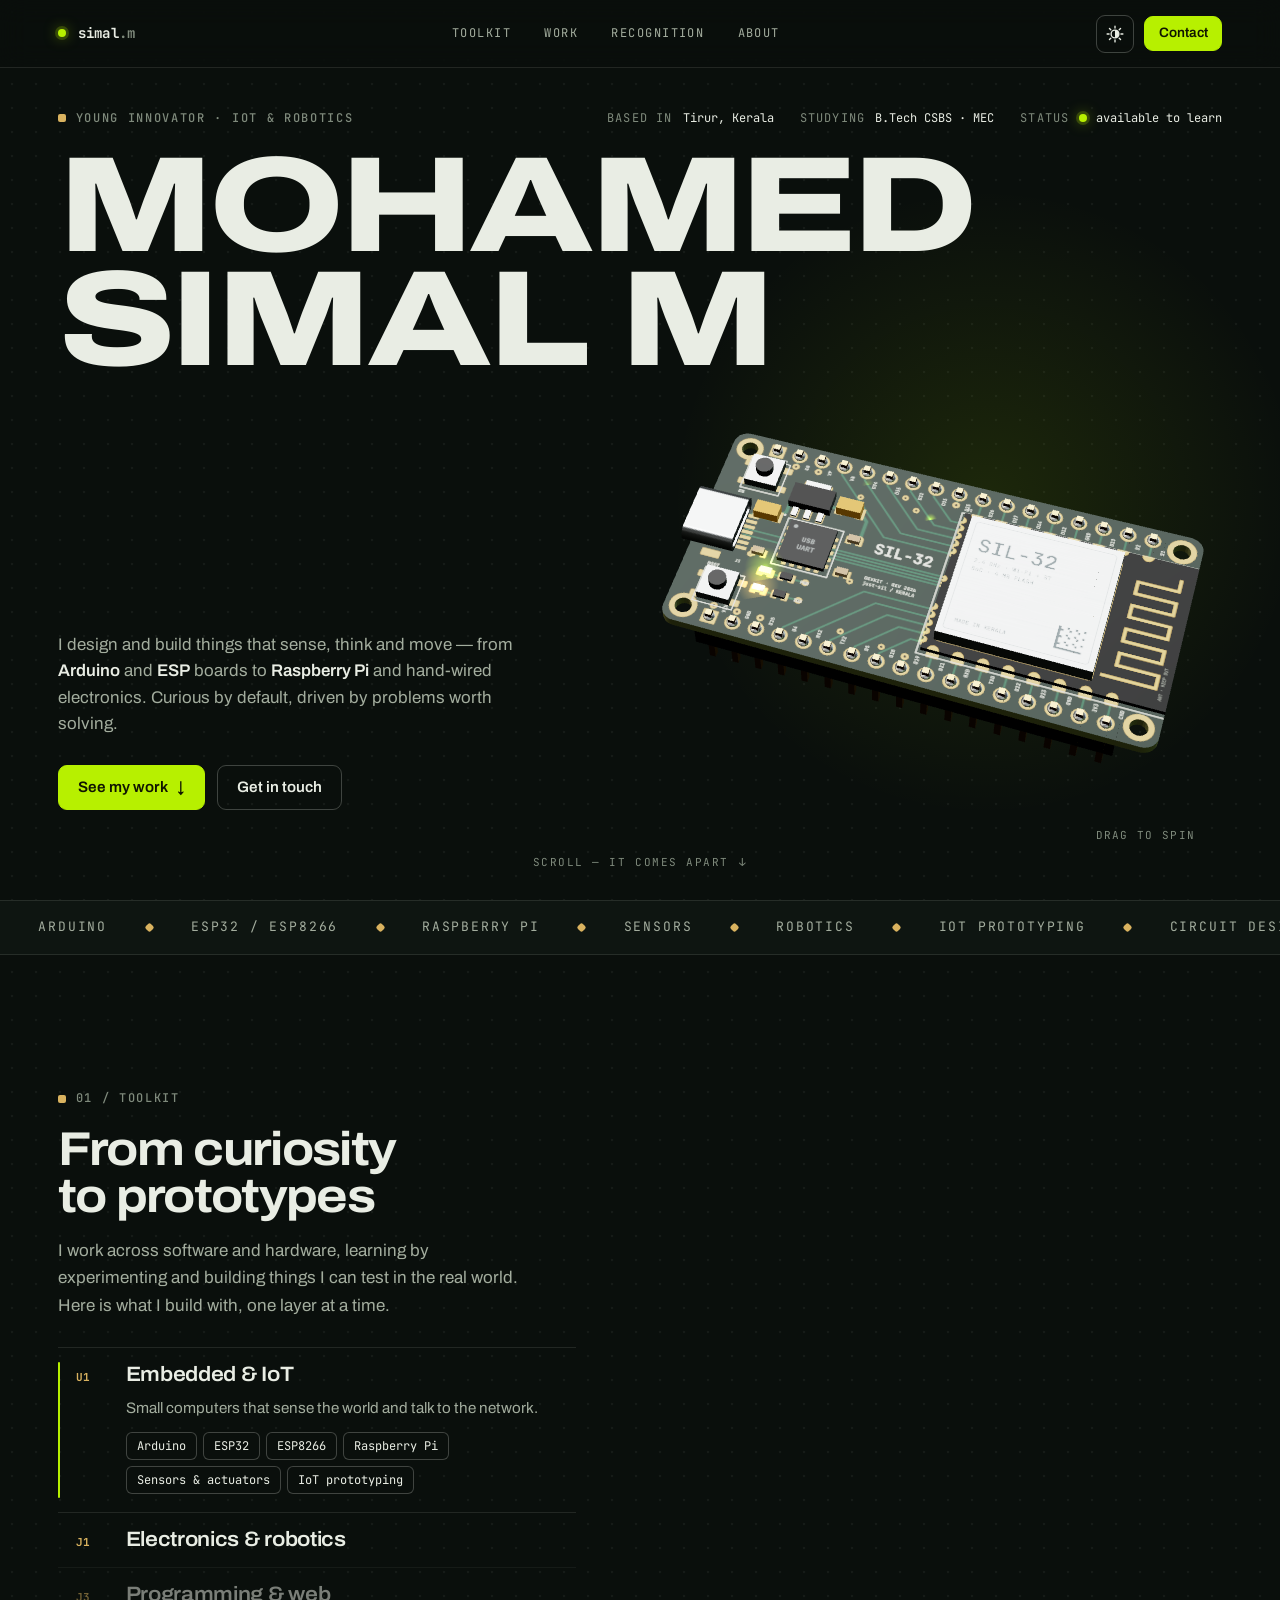
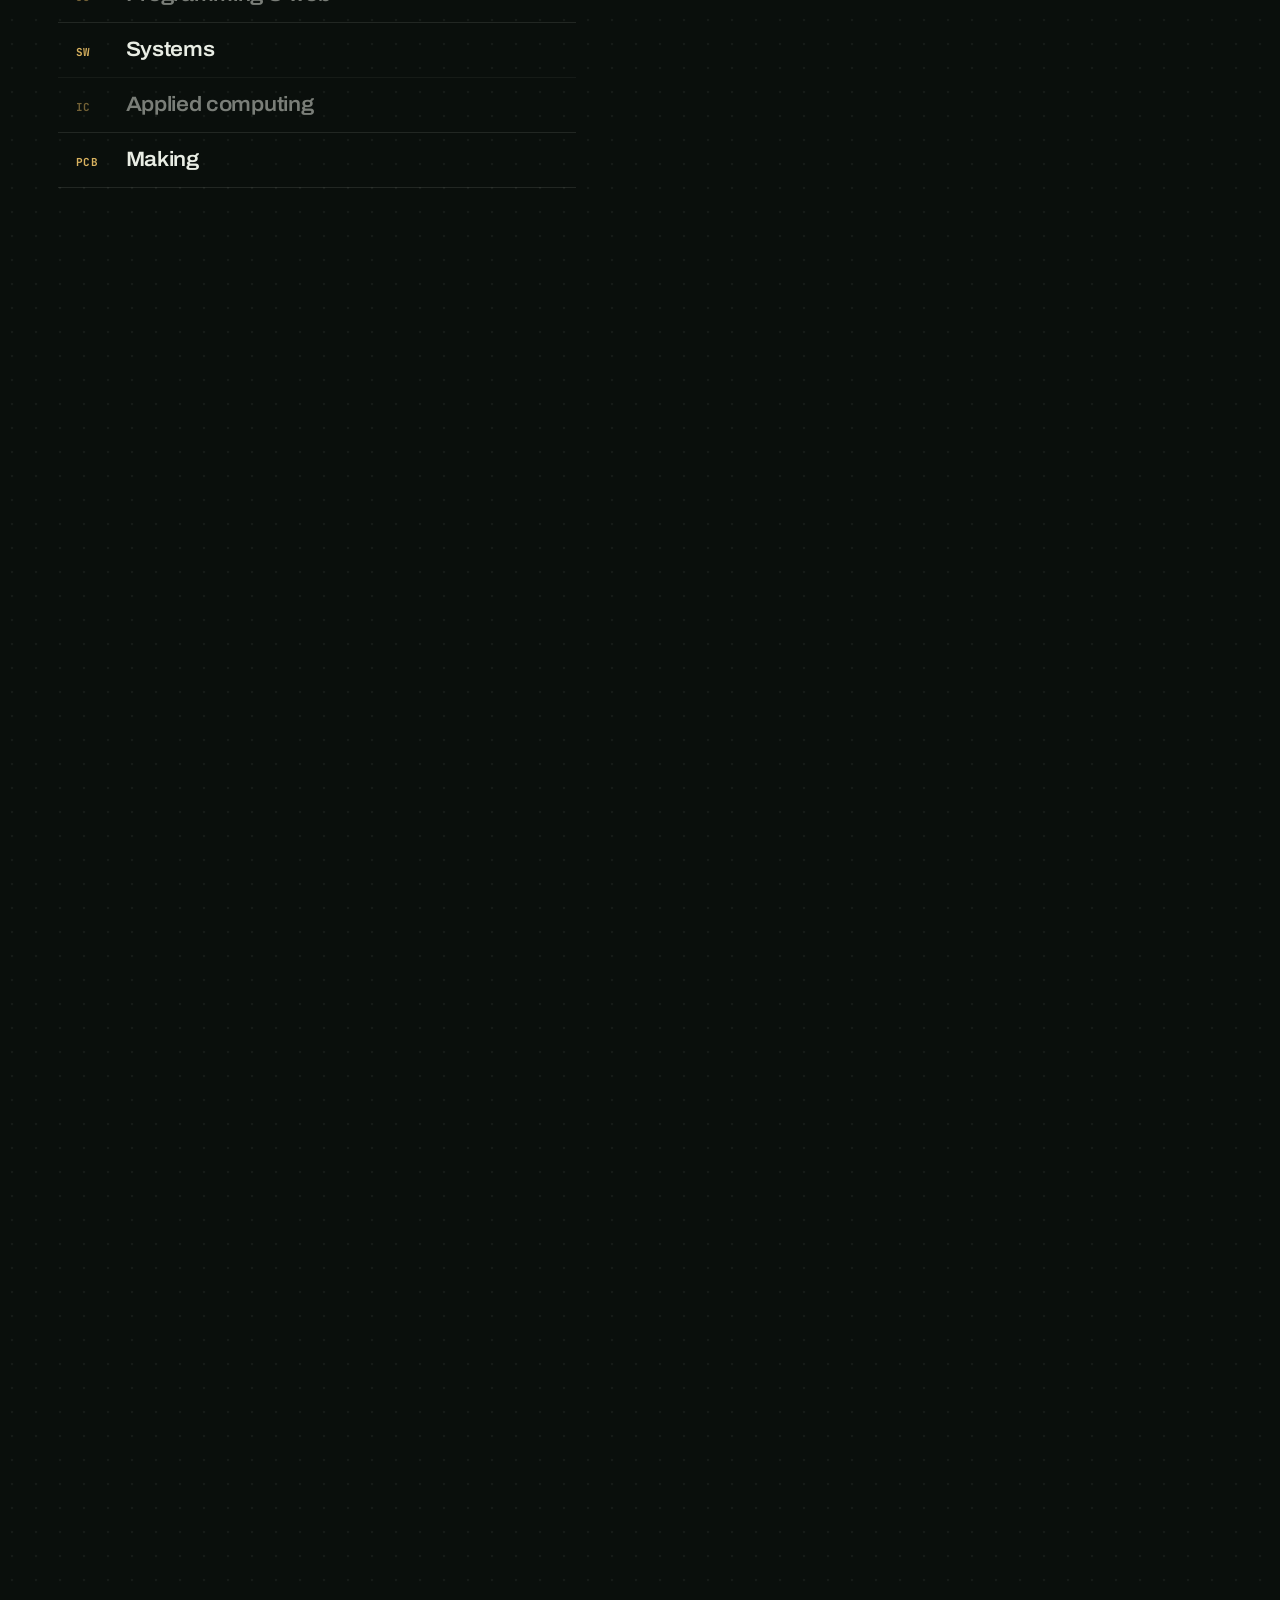
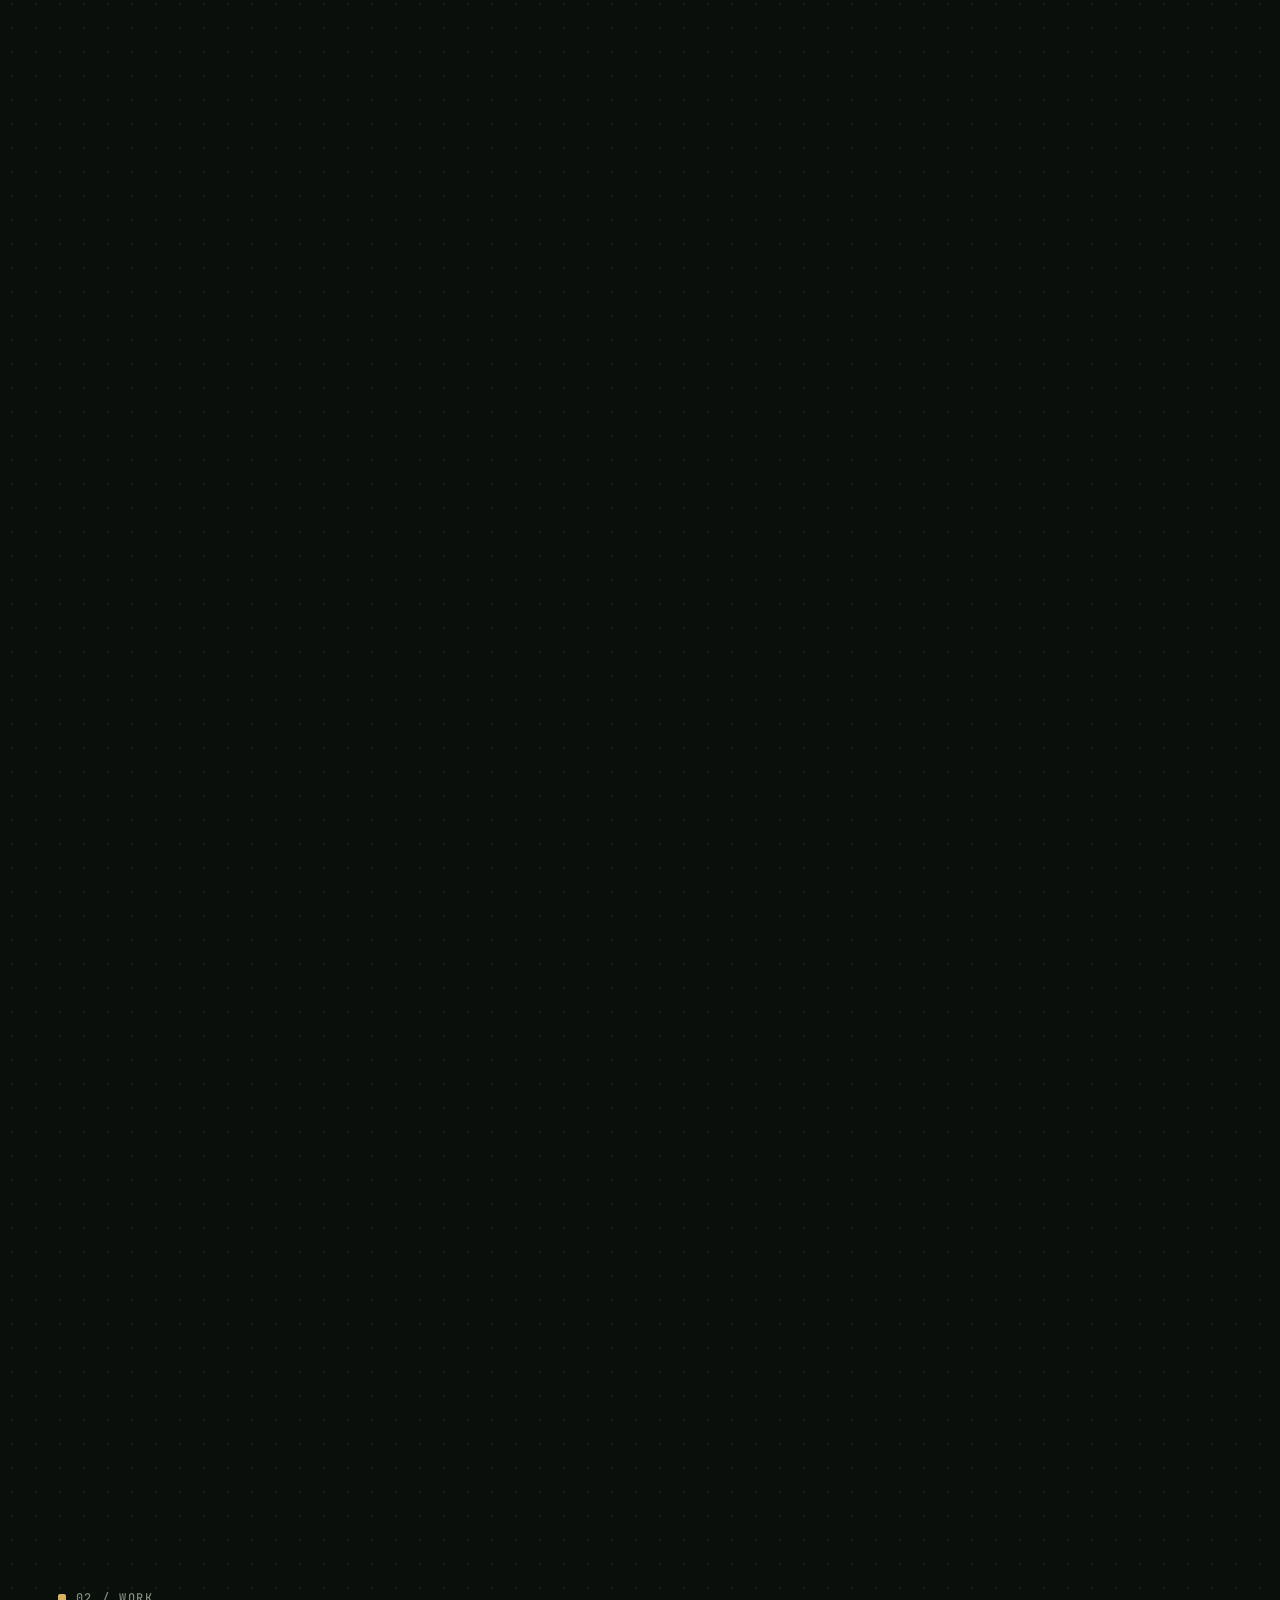
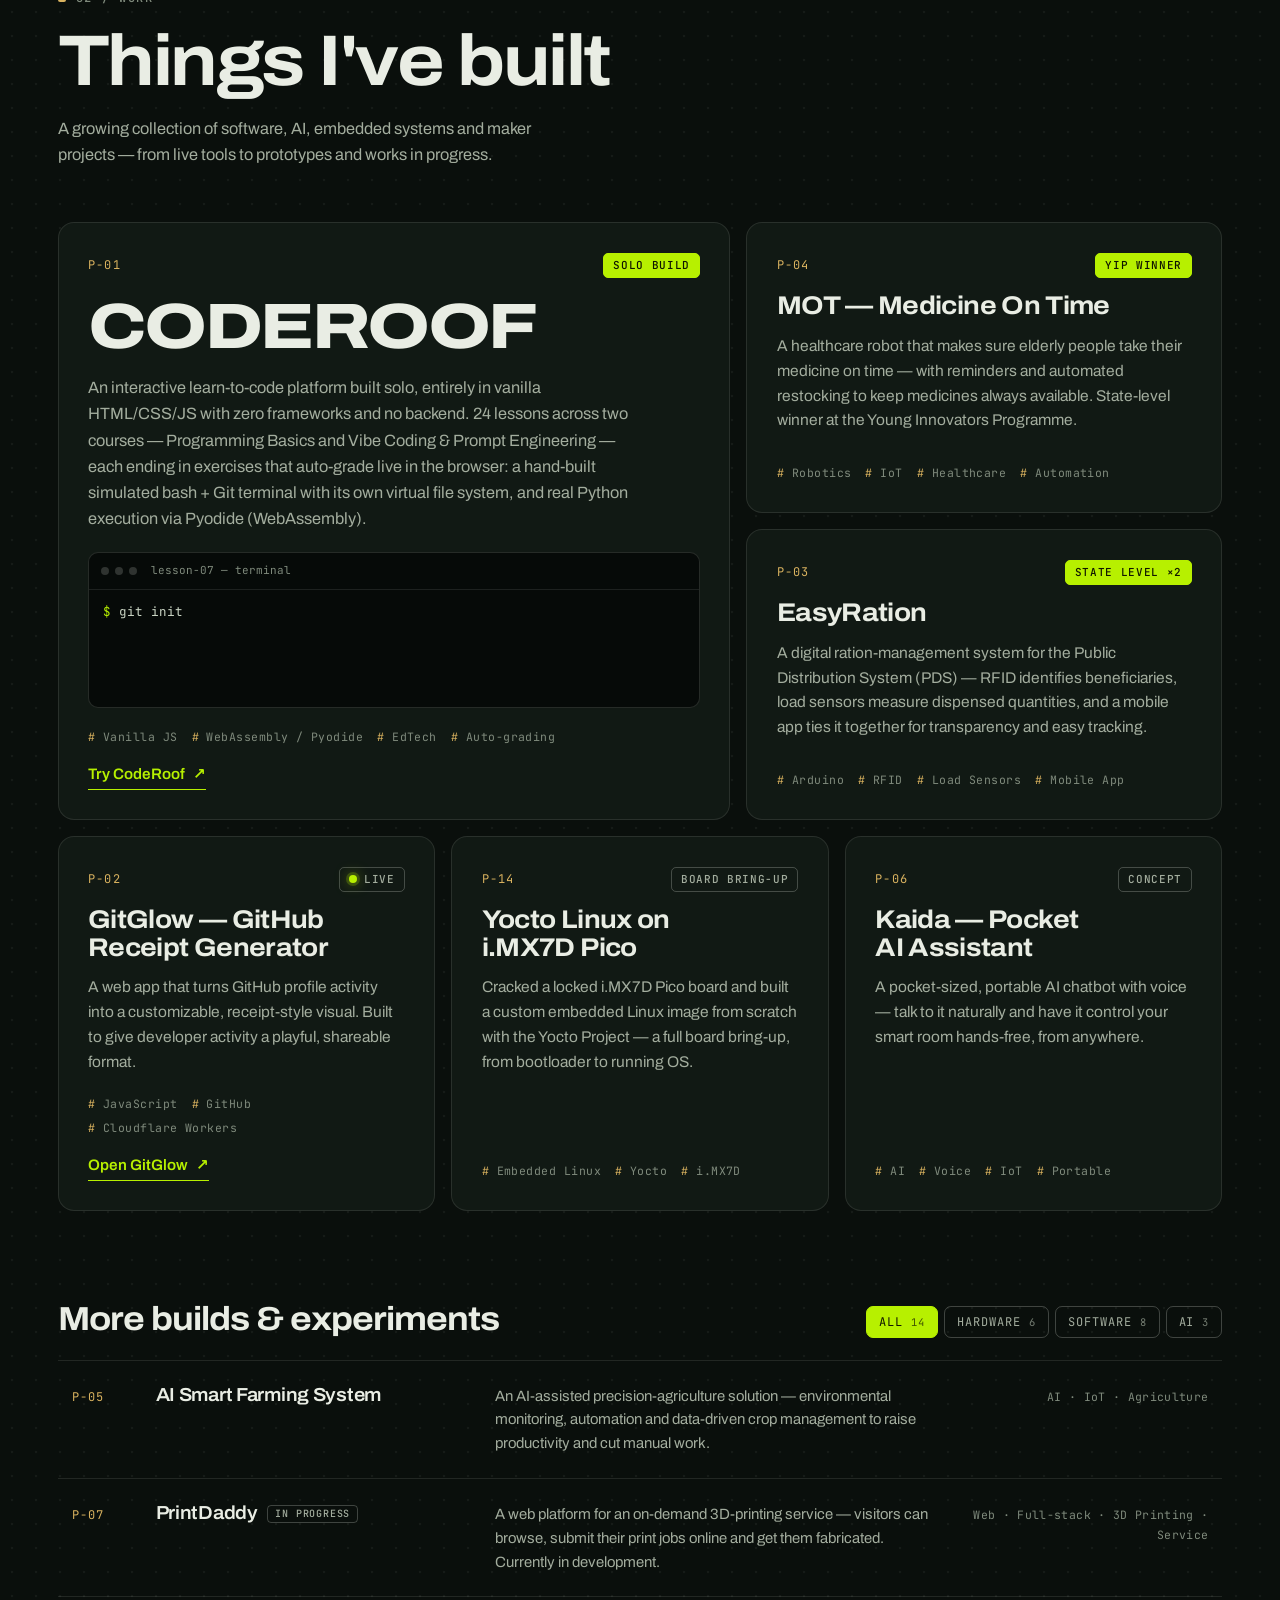
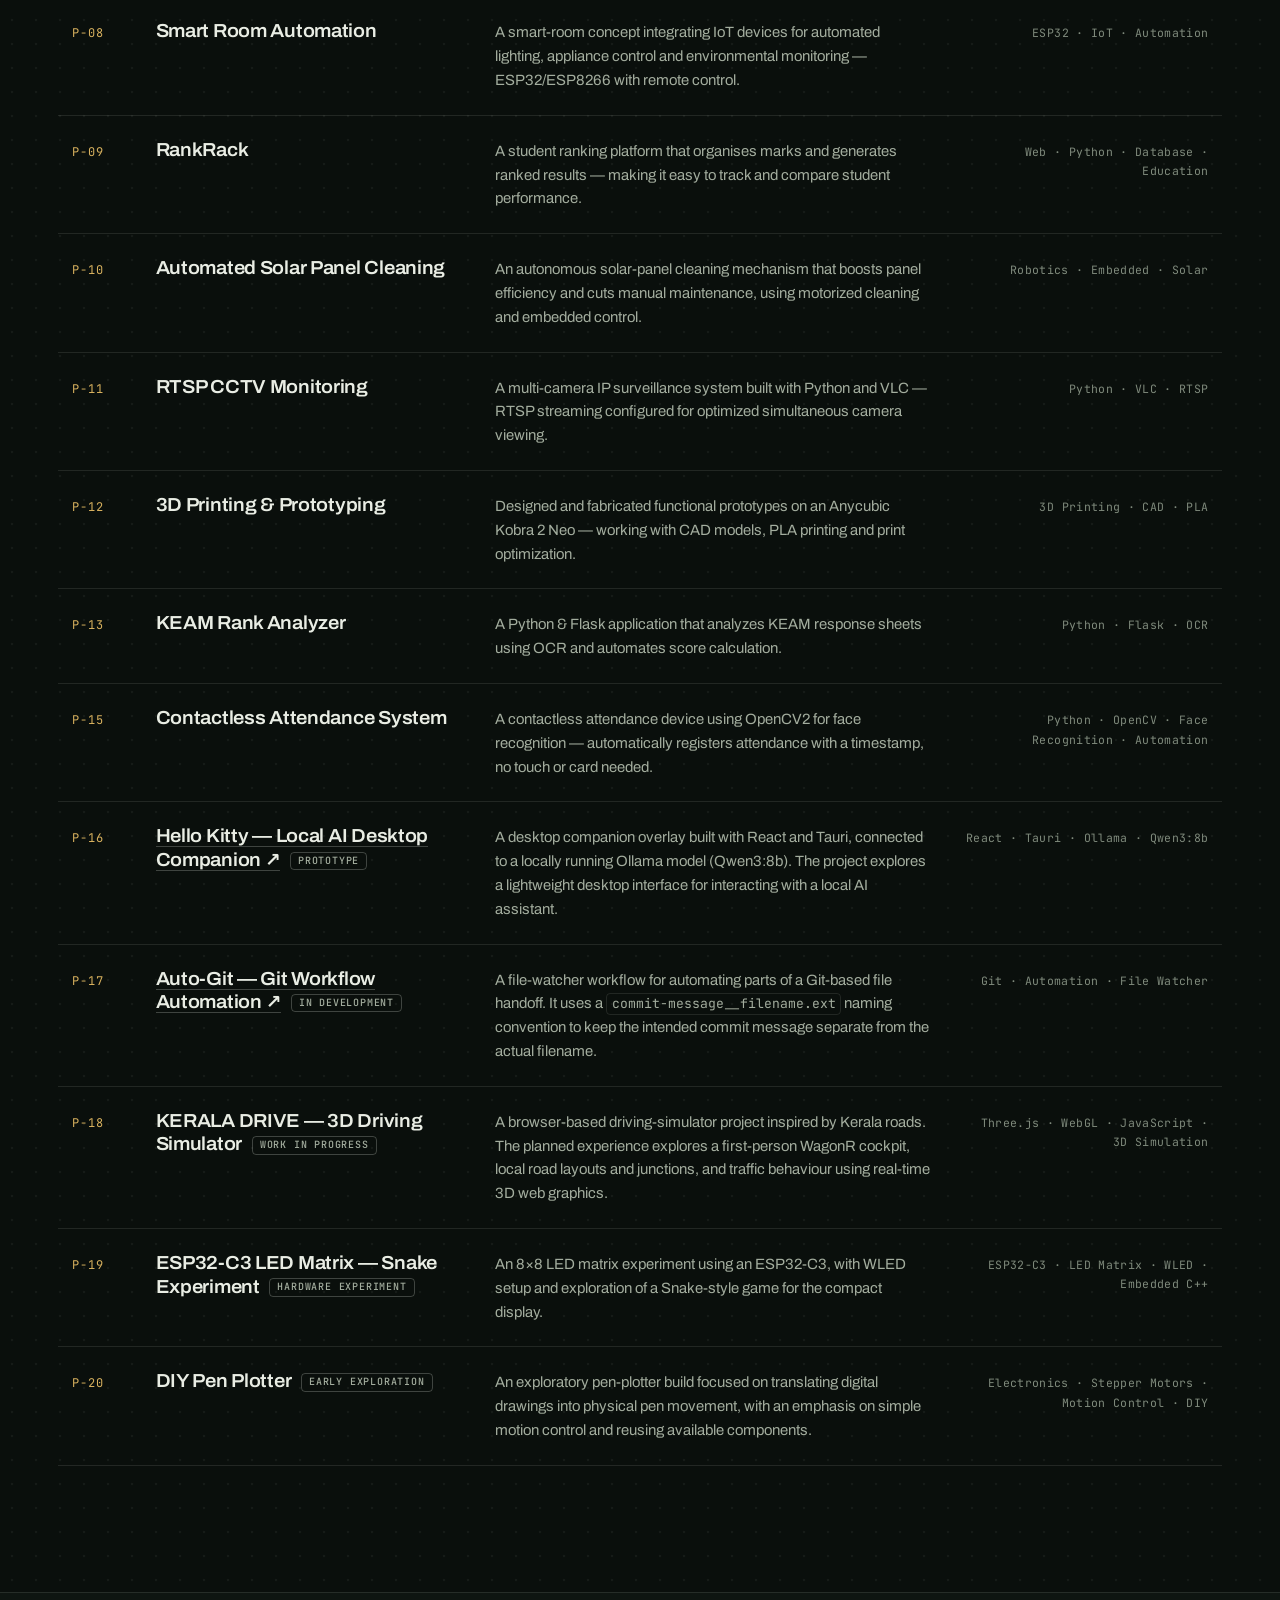
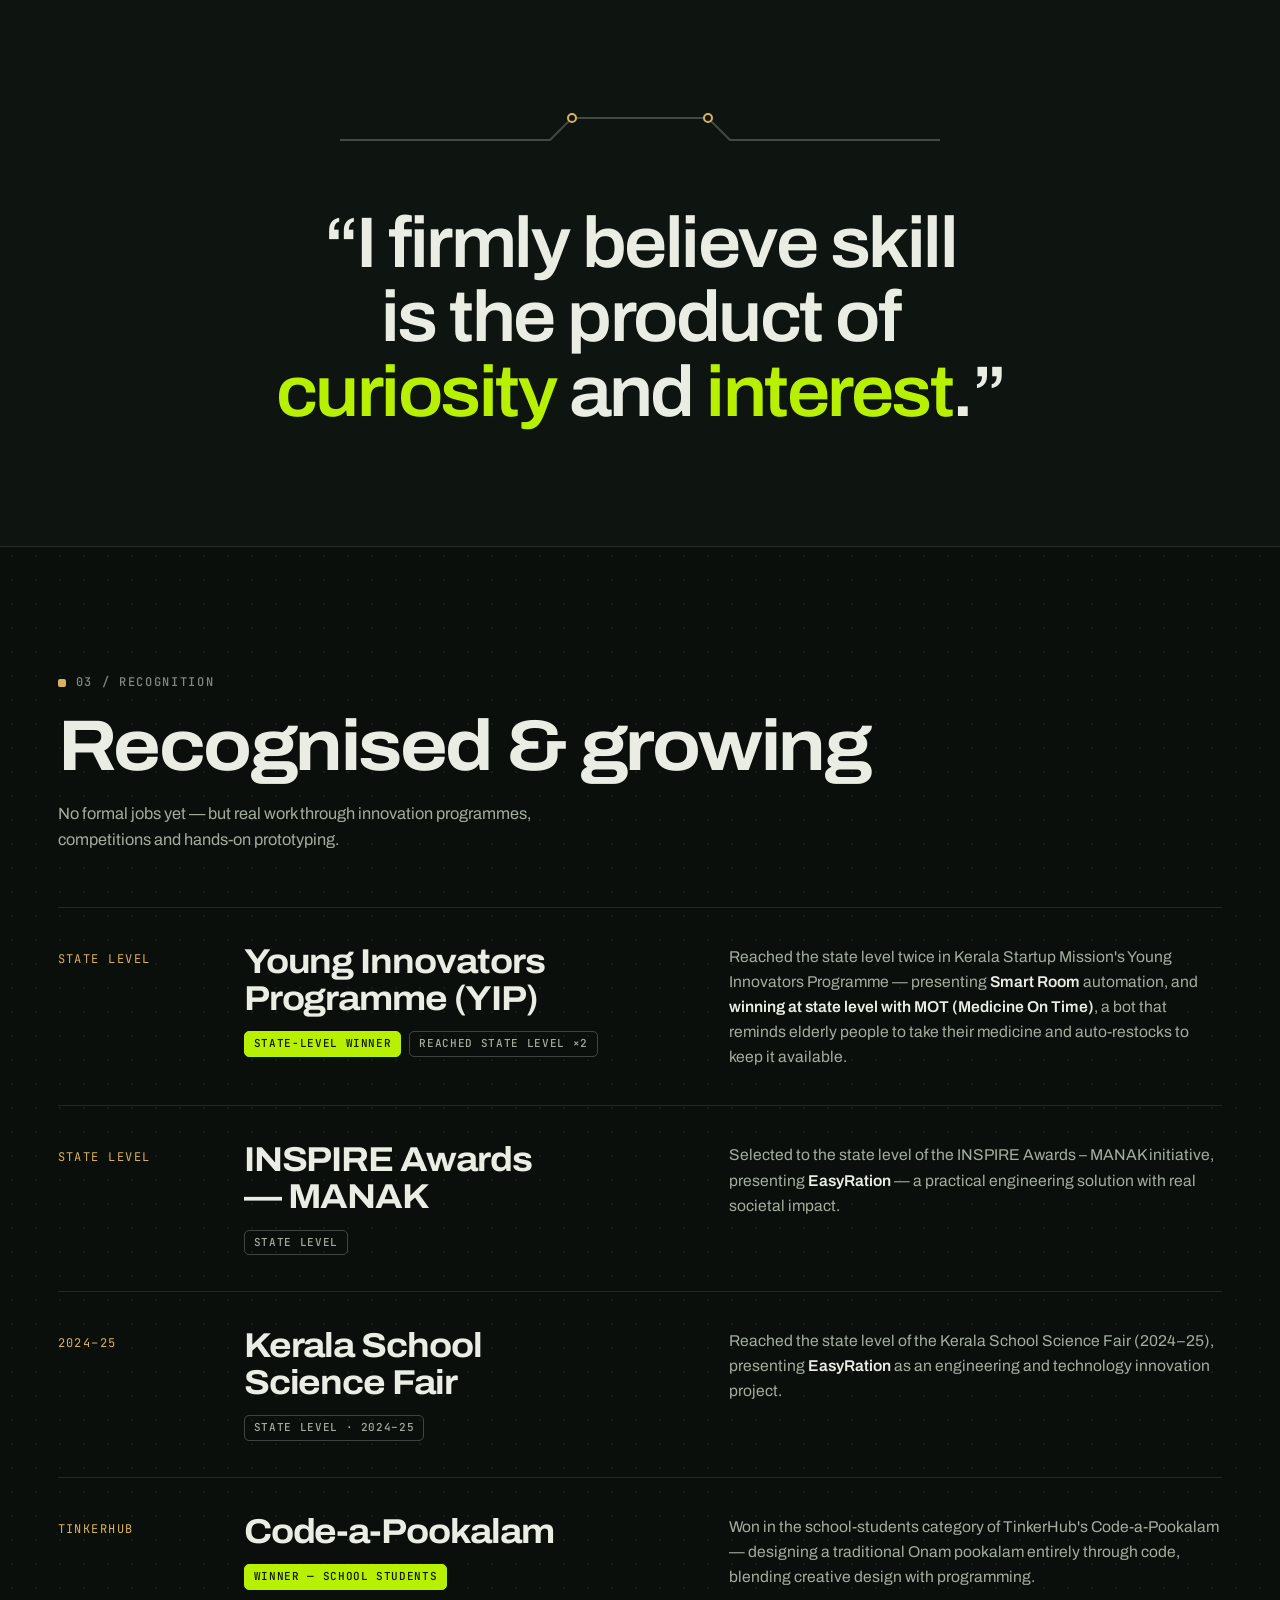
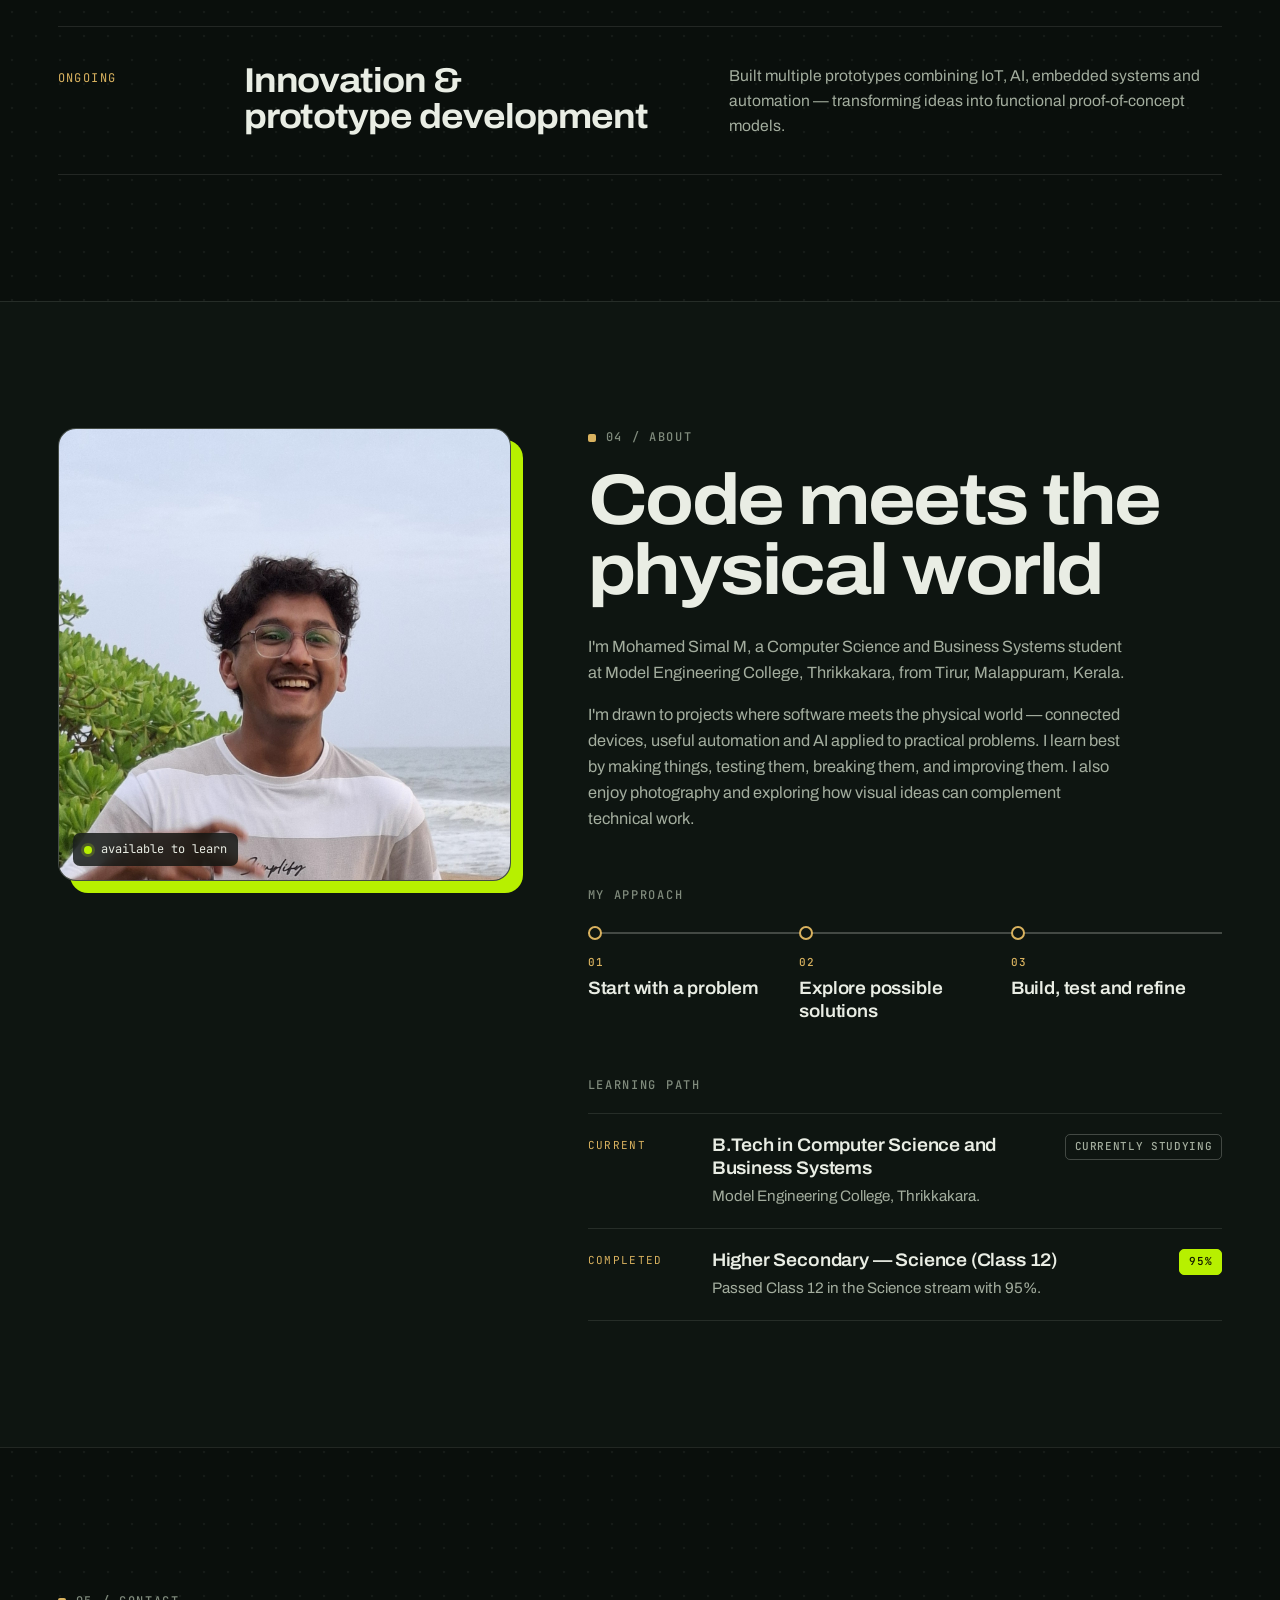
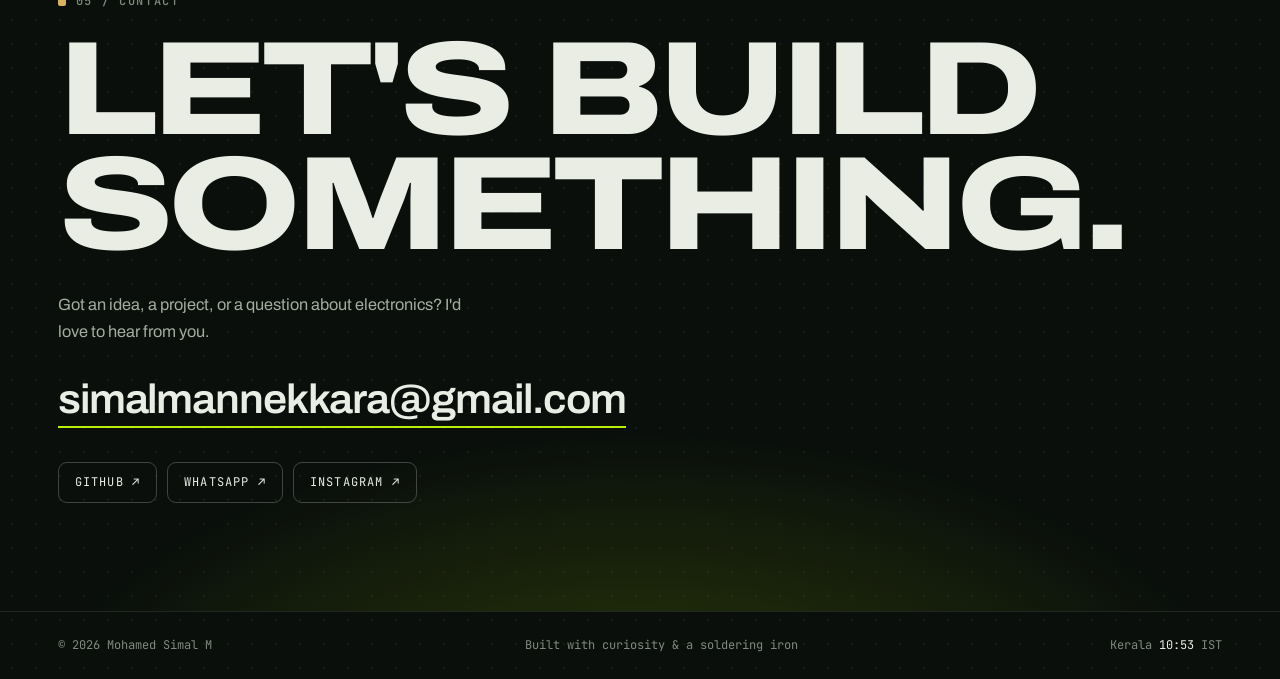
==== index.html @ 6ac533b8 "Redesign portfolio with an interactive 3D dev board Rebuild the site around a procedurally modelled " ====
<!DOCTYPE html>
<html lang="en" data-theme="dark">
<head>
  <meta charset="UTF-8">
  <meta name="viewport" content="width=device-width, initial-scale=1.0">
  <meta name="description" content="Mohamed Simal M — developer, electronics enthusiast and maker from Kerala. Projects where code meets the physical world: embedded systems, IoT, robotics and AI.">
  <meta name="theme-color" content="#0A0F0C">
  <title>Mohamed Simal M — Developer &amp; Maker</title>
  <meta property="og:type" content="website">
  <meta property="og:title" content="Mohamed Simal M — Developer &amp; Maker">
  <meta property="og:description" content="Projects where code meets the physical world: embedded systems, IoT, robotics and AI.">
  <meta property="og:url" content="https://just-sil.github.io/just_me/">
  <meta property="og:image" content="https://just-sil.github.io/just_me/me.jpg">
  <link rel="icon" href="data:image/svg+xml,%3Csvg xmlns='http://www.w3.org/2000/svg' viewBox='0 0 32 32'%3E%3Crect width='32' height='32' rx='7' fill='%230A0F0C'/%3E%3Ccircle cx='16' cy='16' r='7' fill='%23B7F000'/%3E%3C/svg%3E">
  <script>
    (function () {
      var d = document.documentElement;
      d.classList.add('js');
      try {
        var t = localStorage.getItem('theme');
        if (t === 'light' || t === 'dark') d.setAttribute('data-theme', t);
      } catch (e) {}
      try {
        if (window.WebGL2RenderingContext && document.createElement('canvas').getContext('webgl2')) {
          d.classList.add('has-3d');
        }
      } catch (e) {}
      // If the main script never runs, show everything rather than leave it hidden.
      setTimeout(function () { if (!window.__booted) d.classList.remove('js'); }, 3500);
    })();
  </script>
  <link rel="preconnect" href="https://fonts.googleapis.com">
  <link rel="preconnect" href="https://fonts.gstatic.com" crossorigin>
  <link href="https://fonts.googleapis.com/css2?family=Archivo:wdth,wght@62..125,100..900&family=JetBrains+Mono:wght@400;500;700&display=swap" rel="stylesheet">
  <link rel="stylesheet" href="styles.css">
</head>
<body>
<a class="skip" href="#main">Skip to content</a>
<div class="progress" id="progress" aria-hidden="true"></div>

<!-- 3D layer: one fixed canvas, the board follows the two stage elements below -->
<canvas id="scene" aria-hidden="true"></canvas>
<div class="callout" id="callout" aria-hidden="true">
  <span class="callout__dot"></span>
  <span class="callout__line"></span>
  <span class="callout__label"></span>
</div>

<header class="nav">
  <a class="nav__brand" href="#top" aria-label="Mohamed Simal M — back to top">
    <span class="led" aria-hidden="true"></span>
    <span class="nav__name">simal<span>.m</span></span>
  </a>
  <nav class="nav__links" aria-label="Sections">
    <a href="#toolkit">Toolkit</a>
    <a href="#projects">Work</a>
    <a href="#experience">Recognition</a>
    <a href="#about">About</a>
  </nav>
  <div class="nav__actions">
    <button class="theme-toggle" id="theme-toggle" type="button" aria-label="Switch colour theme">
      <svg viewBox="0 0 24 24" width="18" height="18" aria-hidden="true"><circle cx="12" cy="12" r="5.2" fill="none" stroke="currentColor" stroke-width="1.8"/><path d="M12 6.8a5.2 5.2 0 0 1 0 10.4z" fill="currentColor"/><path d="M12 1.5v2.6M12 19.9v2.6M1.5 12h2.6M19.9 12h2.6M4.6 4.6l1.8 1.8M17.6 17.6l1.8 1.8M4.6 19.4l1.8-1.8M17.6 6.4l1.8-1.8" stroke="currentColor" stroke-width="1.8" stroke-linecap="round"/></svg>
    </button>
    <a class="btn btn--primary btn--sm" href="#contact">Contact</a>
  </div>
</header>

<main id="main">

  <!-- ───────────── hero ───────────── -->
  <section class="hero" id="top">
    <div class="hero__inner">
      <div class="hero__top">
        <p class="eyebrow" data-hero>Young Innovator · IoT &amp; Robotics</p>
        <dl class="spec" data-hero>
          <div><dt>Based in</dt><dd>Tirur, Kerala</dd></div>
          <div><dt>Studying</dt><dd>B.Tech CSBS · MEC</dd></div>
          <div><dt>Status</dt><dd><span class="led" aria-hidden="true"></span>available to learn</dd></div>
        </dl>
      </div>
      <h1 class="hero__name" data-hero>
        <span>Mohamed</span>
        <span>Simal M</span>
      </h1>

      <div class="hero__stage" id="stage-hero" data-stage>
        <span class="hero__hint">drag to spin</span>
      </div>

      <div class="hero__foot">
        <div class="hero__copy">
          <p class="hero__lede" data-hero>I design and build things that sense, think and move — from <strong>Arduino</strong> and <strong>ESP</strong> boards to <strong>Raspberry&nbsp;Pi</strong> and hand-wired electronics. Curious by default, driven by problems worth solving.</p>
          <div class="hero__cta" data-hero>
            <a class="btn btn--primary" href="#projects">See my work <span aria-hidden="true">↓</span></a>
            <a class="btn" href="#contact">Get in touch</a>
          </div>
        </div>
      </div>
    </div>
    <a class="hero__scroll" href="#toolkit">
      <span class="hero__scroll-3d">Scroll — it comes apart</span>
      <span class="hero__scroll-flat">Scroll</span>
      <span aria-hidden="true">↓</span>
    </a>
  </section>

  <!-- ───────────── marquee ───────────── -->
  <div class="marquee" aria-hidden="true">
    <div class="marquee__track">
      <div class="marquee__group">
        <span>Arduino</span><span>ESP32 / ESP8266</span><span>Raspberry Pi</span><span>Sensors</span><span>Robotics</span><span>IoT Prototyping</span><span>Circuit Design</span><span>Python</span><span>Computer Vision</span><span>3D Printing</span>
      </div>
      <div class="marquee__group">
        <span>Arduino</span><span>ESP32 / ESP8266</span><span>Raspberry Pi</span><span>Sensors</span><span>Robotics</span><span>IoT Prototyping</span><span>Circuit Design</span><span>Python</span><span>Computer Vision</span><span>3D Printing</span>
      </div>
    </div>
  </div>

  <!-- ───────────── toolkit: the board, taken apart ───────────── -->
  <section class="kit" id="toolkit" aria-labelledby="kit-title">
    <div class="kit__pin">
      <div class="kit__text">
        <p class="label">01 / Toolkit</p>
        <h2 id="kit-title">From curiosity to prototypes</h2>
        <p class="kit__intro">I work across software and hardware, learning by experimenting and building things I can test in the real world. Here is what I build with, one layer at a time.</p>

        <ol class="kit__steps">
          <li class="kit__step is-active" data-callout="U1 · Wi-Fi module">
            <div class="kit__head"><span class="kit__ref">U1</span><h3>Embedded &amp; IoT</h3></div>
            <div class="kit__body"><div>
              <p>Small computers that sense the world and talk to the network.</p>
              <ul class="chips"><li>Arduino</li><li>ESP32</li><li>ESP8266</li><li>Raspberry Pi</li><li>Sensors &amp; actuators</li><li>IoT prototyping</li></ul>
            </div></div>
          </li>
          <li class="kit__step" data-callout="J1–J2 · pin headers">
            <div class="kit__head"><span class="kit__ref">J1</span><h3>Electronics &amp; robotics</h3></div>
            <div class="kit__body"><div>
              <p>Where the board meets the breadboard — wiring, motors and mechanisms.</p>
              <ul class="chips"><li>Circuit design</li><li>Prototyping</li><li>Robotics</li><li>Automation</li></ul>
            </div></div>
          </li>
          <li class="kit__step" data-callout="J3 · USB-C + UART">
            <div class="kit__head"><span class="kit__ref">J3</span><h3>Programming &amp; web</h3></div>
            <div class="kit__body"><div>
              <p>The link back to the laptop, where the code gets written.</p>
              <ul class="chips"><li>Python</li><li>JavaScript</li><li>HTML</li><li>CSS</li><li>Flask</li></ul>
            </div></div>
          </li>
          <li class="kit__step" data-callout="SW1–SW2 · BOOT / EN">
            <div class="kit__head"><span class="kit__ref">SW</span><h3>Systems</h3></div>
            <div class="kit__body"><div>
              <p>Bringing boards up from the bootloader to a running operating system.</p>
              <ul class="chips"><li>Linux</li><li>Yocto Project</li><li>Open-source tools</li></ul>
            </div></div>
          </li>
          <li class="kit__step" data-callout="SoC · under the shield">
            <div class="kit__head"><span class="kit__ref">IC</span><h3>Applied computing</h3></div>
            <div class="kit__body"><div>
              <p>Lifting the lid on vision, AI experiments and code that runs in the browser.</p>
              <ul class="chips"><li>Computer vision</li><li>AI experiments</li><li>WebAssembly / Pyodide</li></ul>
            </div></div>
          </li>
          <li class="kit__step" data-callout="PCB · the board itself">
            <div class="kit__head"><span class="kit__ref">PCB</span><h3>Making</h3></div>
            <div class="kit__body"><div>
              <p>The physical part — printed, cut and assembled by hand.</p>
              <ul class="chips"><li>3D printing</li><li>CAD-based prototyping</li></ul>
            </div></div>
          </li>
        </ol>
        <p class="kit__count" aria-hidden="true"><span id="kit-count">1</span> / 6</p>
      </div>
      <div class="kit__stage" id="stage-kit" data-stage></div>
    </div>
  </section>

  <!-- ───────────── work ───────────── -->
  <section class="section work" id="projects" aria-labelledby="work-title">
    <header class="section__head" data-reveal>
      <p class="label">02 / Work</p>
      <h2 id="work-title">Things I've built</h2>
      <p class="section__sub">A growing collection of software, AI, embedded systems and maker projects — from live tools to prototypes and works in progress.</p>
    </header>

    <div class="bento">
      <article class="card card--xl" data-reveal>
        <div class="card__face" data-tilt>
          <div class="card__top"><span class="card__id">P-01</span><span class="badge">Solo build</span></div>
          <h3>CodeRoof</h3>
          <p>An interactive learn-to-code platform built solo, entirely in vanilla HTML/CSS/JS with zero frameworks and no backend. 24 lessons across two courses — Programming Basics and Vibe Coding &amp; Prompt Engineering — each ending in exercises that auto-grade live in the browser: a hand-built simulated bash + Git terminal with its own virtual file system, and real Python execution via Pyodide (WebAssembly).</p>
          <div class="term" aria-hidden="true">
            <div class="term__bar"><i></i><i></i><i></i><span>lesson-07 — terminal</span></div>
            <pre class="term__out" id="term">$ git init
Initialized empty Git repository
$ python hello.py
Hello from the browser
✓ exercise passed</pre>
          </div>
          <ul class="tags"><li>Vanilla JS</li><li>WebAssembly / Pyodide</li><li>EdTech</li><li>Auto-grading</li></ul>
          <a class="card__link" href="https://just-sil.github.io/code_roof/" target="_blank" rel="noopener noreferrer">Try CodeRoof <span aria-hidden="true">↗</span></a>
        </div>
      </article>

      <article class="card card--m" data-reveal>
        <div class="card__face" data-tilt>
          <div class="card__top"><span class="card__id">P-04</span><span class="badge">YIP winner</span></div>
          <h3>MOT — Medicine On Time</h3>
          <p>A healthcare robot that makes sure elderly people take their medicine on time — with reminders and automated restocking to keep medicines always available. State-level winner at the Young Innovators Programme.</p>
          <ul class="tags"><li>Robotics</li><li>IoT</li><li>Healthcare</li><li>Automation</li></ul>
        </div>
      </article>

      <article class="card card--m" data-reveal>
        <div class="card__face" data-tilt>
          <div class="card__top"><span class="card__id">P-03</span><span class="badge">State level ×2</span></div>
          <h3>EasyRation</h3>
          <p>A digital ration-management system for the Public Distribution System (PDS) — RFID identifies beneficiaries, load sensors measure dispensed quantities, and a mobile app ties it together for transparency and easy tracking.</p>
          <ul class="tags"><li>Arduino</li><li>RFID</li><li>Load Sensors</li><li>Mobile App</li></ul>
        </div>
      </article>

      <article class="card card--s" data-reveal>
        <div class="card__face" data-tilt>
          <div class="card__top"><span class="card__id">P-02</span><span class="badge badge--live"><span class="led" aria-hidden="true"></span>Live</span></div>
          <h3>GitGlow — GitHub Receipt Generator</h3>
          <p>A web app that turns GitHub profile activity into a customizable, receipt-style visual. Built to give developer activity a playful, shareable format.</p>
          <ul class="tags"><li>JavaScript</li><li>GitHub</li><li>Cloudflare Workers</li></ul>
          <a class="card__link" href="https://gitglow.simalmannekkara.workers.dev/" target="_blank" rel="noopener noreferrer">Open GitGlow <span aria-hidden="true">↗</span></a>
        </div>
      </article>

      <article class="card card--s" data-reveal>
        <div class="card__face" data-tilt>
          <div class="card__top"><span class="card__id">P-14</span><span class="badge badge--ghost">Board bring-up</span></div>
          <h3>Yocto Linux on i.MX7D Pico</h3>
          <p>Cracked a locked i.MX7D Pico board and built a custom embedded Linux image from scratch with the Yocto Project — a full board bring-up, from bootloader to running OS.</p>
          <ul class="tags"><li>Embedded Linux</li><li>Yocto</li><li>i.MX7D</li></ul>
        </div>
      </article>

      <article class="card card--s" data-reveal>
        <div class="card__face" data-tilt>
          <div class="card__top"><span class="card__id">P-06</span><span class="badge badge--ghost">Concept</span></div>
          <h3>Kaida — Pocket AI Assistant</h3>
          <p>A pocket-sized, portable AI chatbot with voice — talk to it naturally and have it control your smart room hands-free, from anywhere.</p>
          <ul class="tags"><li>AI</li><li>Voice</li><li>IoT</li><li>Portable</li></ul>
        </div>
      </article>
    </div>

    <div class="index">
      <div class="index__bar" data-reveal>
        <h3>More builds &amp; experiments</h3>
        <div class="filters" role="group" aria-label="Filter projects by type">
          <button class="filter is-on" type="button" data-filter="all" aria-pressed="true">All</button>
          <button class="filter" type="button" data-filter="hardware" aria-pressed="false">Hardware</button>
          <button class="filter" type="button" data-filter="software" aria-pressed="false">Software</button>
          <button class="filter" type="button" data-filter="ai" aria-pressed="false">AI</button>
        </div>
      </div>

      <ul class="index__list" id="index-list">
        <li class="row" data-cat="hardware ai" data-reveal>
          <span class="row__id">P-05</span>
          <h4 class="row__title">AI Smart Farming System</h4>
          <p class="row__desc">An AI-assisted precision-agriculture solution — environmental monitoring, automation and data-driven crop management to raise productivity and cut manual work.</p>
          <p class="row__meta">AI · IoT · Agriculture</p>
        </li>
        <li class="row" data-cat="software" data-reveal>
          <span class="row__id">P-07</span>
          <h4 class="row__title">PrintDaddy <span class="status">In progress</span></h4>
          <p class="row__desc">A web platform for an on-demand 3D-printing service — visitors can browse, submit their print jobs online and get them fabricated. Currently in development.</p>
          <p class="row__meta">Web · Full-stack · 3D Printing · Service</p>
        </li>
        <li class="row" data-cat="hardware" data-reveal>
          <span class="row__id">P-08</span>
          <h4 class="row__title">Smart Room Automation</h4>
          <p class="row__desc">A smart-room concept integrating IoT devices for automated lighting, appliance control and environmental monitoring — ESP32/ESP8266 with remote control.</p>
          <p class="row__meta">ESP32 · IoT · Automation</p>
        </li>
        <li class="row" data-cat="software" data-reveal>
          <span class="row__id">P-09</span>
          <h4 class="row__title">RankRack</h4>
          <p class="row__desc">A student ranking platform that organises marks and generates ranked results — making it easy to track and compare student performance.</p>
          <p class="row__meta">Web · Python · Database · Education</p>
        </li>
        <li class="row" data-cat="hardware" data-reveal>
          <span class="row__id">P-10</span>
          <h4 class="row__title">Automated Solar Panel Cleaning</h4>
          <p class="row__desc">An autonomous solar-panel cleaning mechanism that boosts panel efficiency and cuts manual maintenance, using motorized cleaning and embedded control.</p>
          <p class="row__meta">Robotics · Embedded · Solar</p>
        </li>
        <li class="row" data-cat="software" data-reveal>
          <span class="row__id">P-11</span>
          <h4 class="row__title">RTSP CCTV Monitoring</h4>
          <p class="row__desc">A multi-camera IP surveillance system built with Python and VLC — RTSP streaming configured for optimized simultaneous camera viewing.</p>
          <p class="row__meta">Python · VLC · RTSP</p>
        </li>
        <li class="row" data-cat="hardware" data-reveal>
          <span class="row__id">P-12</span>
          <h4 class="row__title">3D Printing &amp; Prototyping</h4>
          <p class="row__desc">Designed and fabricated functional prototypes on an Anycubic Kobra 2 Neo — working with CAD models, PLA printing and print optimization.</p>
          <p class="row__meta">3D Printing · CAD · PLA</p>
        </li>
        <li class="row" data-cat="software" data-reveal>
          <span class="row__id">P-13</span>
          <h4 class="row__title">KEAM Rank Analyzer</h4>
          <p class="row__desc">A Python &amp; Flask application that analyzes KEAM response sheets using OCR and automates score calculation.</p>
          <p class="row__meta">Python · Flask · OCR</p>
        </li>
        <li class="row" data-cat="software ai" data-reveal>
          <span class="row__id">P-15</span>
          <h4 class="row__title">Contactless Attendance System</h4>
          <p class="row__desc">A contactless attendance device using OpenCV2 for face recognition — automatically registers attendance with a timestamp, no touch or card needed.</p>
          <p class="row__meta">Python · OpenCV · Face Recognition · Automation</p>
        </li>
        <li class="row" data-cat="software ai" data-reveal>
          <span class="row__id">P-16</span>
          <h4 class="row__title"><a href="https://github.com/just-sil/hello_kitty" target="_blank" rel="noopener noreferrer">Hello Kitty — Local AI Desktop Companion <span aria-hidden="true">↗</span></a> <span class="status">Prototype</span></h4>
          <p class="row__desc">A desktop companion overlay built with React and Tauri, connected to a locally running Ollama model (Qwen3:8b). The project explores a lightweight desktop interface for interacting with a local AI assistant.</p>
          <p class="row__meta">React · Tauri · Ollama · Qwen3:8b</p>
        </li>
        <li class="row" data-cat="software" data-reveal>
          <span class="row__id">P-17</span>
          <h4 class="row__title"><a href="https://github.com/just-sil/auto-git" target="_blank" rel="noopener noreferrer">Auto-Git — Git Workflow Automation <span aria-hidden="true">↗</span></a> <span class="status">In development</span></h4>
          <p class="row__desc">A file-watcher workflow for automating parts of a Git-based file handoff. It uses a <code>commit-message__filename.ext</code> naming convention to keep the intended commit message separate from the actual filename.</p>
          <p class="row__meta">Git · Automation · File Watcher</p>
        </li>
        <li class="row" data-cat="software" data-reveal>
          <span class="row__id">P-18</span>
          <h4 class="row__title">KERALA DRIVE — 3D Driving Simulator <span class="status">Work in progress</span></h4>
          <p class="row__desc">A browser-based driving-simulator project inspired by Kerala roads. The planned experience explores a first-person WagonR cockpit, local road layouts and junctions, and traffic behaviour using real-time 3D web graphics.</p>
          <p class="row__meta">Three.js · WebGL · JavaScript · 3D Simulation</p>
        </li>
        <li class="row" data-cat="hardware" data-reveal>
          <span class="row__id">P-19</span>
          <h4 class="row__title">ESP32-C3 LED Matrix — Snake Experiment <span class="status">Hardware experiment</span></h4>
          <p class="row__desc">An 8×8 LED matrix experiment using an ESP32-C3, with WLED setup and exploration of a Snake-style game for the compact display.</p>
          <p class="row__meta">ESP32-C3 · LED Matrix · WLED · Embedded C++</p>
        </li>
        <li class="row" data-cat="hardware" data-reveal>
          <span class="row__id">P-20</span>
          <h4 class="row__title">DIY Pen Plotter <span class="status">Early exploration</span></h4>
          <p class="row__desc">An exploratory pen-plotter build focused on translating digital drawings into physical pen movement, with an emphasis on simple motion control and reusing available components.</p>
          <p class="row__meta">Electronics · Stepper Motors · Motion Control · DIY</p>
        </li>
      </ul>
    </div>
  </section>

  <!-- ───────────── quote ───────────── -->
  <section class="quote" aria-label="Philosophy">
    <svg class="trace" viewBox="0 0 600 60" preserveAspectRatio="none" aria-hidden="true"><path d="M0 30H210l22-22h136l22 22h210" pathLength="1"/><circle cx="232" cy="8" r="4"/><circle cx="368" cy="8" r="4"/></svg>
    <blockquote id="quote">
      <p>“I firmly believe skill is the product of <em>curiosity</em> and <em>interest</em>.”</p>
    </blockquote>
  </section>

  <!-- ───────────── recognition ───────────── -->
  <section class="section awards" id="experience" aria-labelledby="awards-title">
    <header class="section__head" data-reveal>
      <p class="label">03 / Recognition</p>
      <h2 id="awards-title">Recognised &amp; growing</h2>
      <p class="section__sub">No formal jobs yet — but real work through innovation programmes, competitions and hands-on prototyping.</p>
    </header>

    <ol class="awards__list">
      <li class="award" data-reveal>
        <p class="award__when">State level</p>
        <div class="award__main">
          <h3>Young Innovators Programme (YIP)</h3>
          <p class="badges"><span class="badge">State-level winner</span><span class="badge badge--ghost">Reached state level ×2</span></p>
        </div>
        <p class="award__desc">Reached the state level twice in Kerala Startup Mission's Young Innovators Programme — presenting <strong>Smart Room</strong> automation, and <strong>winning at state level with MOT (Medicine On Time)</strong>, a bot that reminds elderly people to take their medicine and auto-restocks to keep it available.</p>
      </li>
      <li class="award" data-reveal>
        <p class="award__when">State level</p>
        <div class="award__main">
          <h3>INSPIRE Awards — MANAK</h3>
          <p class="badges"><span class="badge badge--ghost">State level</span></p>
        </div>
        <p class="award__desc">Selected to the state level of the INSPIRE Awards – MANAK initiative, presenting <strong>EasyRation</strong> — a practical engineering solution with real societal impact.</p>
      </li>
      <li class="award" data-reveal>
        <p class="award__when">2024–25</p>
        <div class="award__main">
          <h3>Kerala School Science Fair</h3>
          <p class="badges"><span class="badge badge--ghost">State level · 2024–25</span></p>
        </div>
        <p class="award__desc">Reached the state level of the Kerala School Science Fair (2024–25), presenting <strong>EasyRation</strong> as an engineering and technology innovation project.</p>
      </li>
      <li class="award" data-reveal>
        <p class="award__when">TinkerHub</p>
        <div class="award__main">
          <h3>Code-a-Pookalam</h3>
          <p class="badges"><span class="badge">Winner — school students</span></p>
        </div>
        <p class="award__desc">Won in the school-students category of TinkerHub's Code-a-Pookalam — designing a traditional Onam pookalam entirely through code, blending creative design with programming.</p>
      </li>
      <li class="award" data-reveal>
        <p class="award__when">Ongoing</p>
        <div class="award__main">
          <h3>Innovation &amp; prototype development</h3>
        </div>
        <p class="award__desc">Built multiple prototypes combining IoT, AI, embedded systems and automation — transforming ideas into functional proof-of-concept models.</p>
      </li>
    </ol>
  </section>

  <!-- ───────────── about + education ───────────── -->
  <section class="section about" id="about" aria-labelledby="about-title">
    <div class="about__grid">
      <div class="about__photo" data-reveal>
        <figure class="photo" data-tilt>
          <img id="msm-photo" src="me.jpg" alt="Mohamed Simal M, smiling outdoors by the sea" width="1444" height="1444" loading="lazy" decoding="async">
          <figcaption><span class="led" aria-hidden="true"></span>available to learn</figcaption>
        </figure>
      </div>

      <div class="about__text">
        <header data-reveal>
          <p class="label">04 / About</p>
          <h2 id="about-title">Code meets the physical world</h2>
        </header>
        <div class="about__bio" data-reveal>
          <p>I'm Mohamed Simal M, a Computer Science and Business Systems student at Model Engineering College, Thrikkakara, from Tirur, Malappuram, Kerala.</p>
          <p>I'm drawn to projects where software meets the physical world — connected devices, useful automation and AI applied to practical problems. I learn best by making things, testing them, breaking them, and improving them. I also enjoy photography and exploring how visual ideas can complement technical work.</p>
        </div>

        <div class="approach" data-reveal>
          <h3 class="approach__title">My approach</h3>
          <ol>
            <li><span>01</span>Start with a problem</li>
            <li><span>02</span>Explore possible solutions</li>
            <li><span>03</span>Build, test and refine</li>
          </ol>
        </div>

        <div class="edu" id="education" data-reveal>
          <h3 class="approach__title">Learning path</h3>
          <div class="edu__row">
            <p class="edu__when">Current</p>
            <div>
              <h4>B.Tech in Computer Science and Business Systems</h4>
              <p>Model Engineering College, Thrikkakara.</p>
            </div>
            <span class="badge badge--ghost">Currently studying</span>
          </div>
          <div class="edu__row">
            <p class="edu__when">Completed</p>
            <div>
              <h4>Higher Secondary — Science (Class 12)</h4>
              <p>Passed Class 12 in the Science stream with 95%.</p>
            </div>
            <span class="badge">95%</span>
          </div>
        </div>
      </div>
    </div>
  </section>

  <!-- ───────────── contact ───────────── -->
  <section class="contact" id="contact" aria-labelledby="contact-title">
    <div class="contact__inner" data-reveal>
      <p class="label">05 / Contact</p>
      <h2 id="contact-title">Let's build<br>something.</h2>
      <p class="contact__sub">Got an idea, a project, or a question about electronics? I'd love to hear from you.</p>
      <a class="contact__mail" href="mailto:simalmannekkara@gmail.com">simalmannekkara@gmail.com</a>
      <ul class="contact__links">
        <li><a href="https://github.com/just-sil" target="_blank" rel="noopener noreferrer">GitHub <span aria-hidden="true">↗</span></a></li>
        <li><a href="https://wa.me/+919633302482" target="_blank" rel="noopener noreferrer">WhatsApp <span aria-hidden="true">↗</span></a></li>
        <li><a href="https://www.instagram.com/silman0_0/" target="_blank" rel="noopener noreferrer">Instagram <span aria-hidden="true">↗</span></a></li>
      </ul>
    </div>
  </section>
</main>

<footer class="footer">
  <span>© <span id="year">2026</span> Mohamed Simal M</span>
  <span>Built with curiosity &amp; a soldering iron</span>
  <span class="footer__time">Kerala <span id="clock">--:--</span> IST</span>
</footer>

<script type="module" src="script.js"></script>
</body>
</html>
---- styles.css ----
/*
  Mohamed Simal M — portfolio
  Palette is taken from a circuit board: solder-mask green-black, silkscreen
  white, gold pads, and lime for anything "live" (LEDs, active states, links).
  Edit the tokens below to retheme the whole site.
*/
:root {
  --font-sans: 'Archivo', system-ui, -apple-system, 'Segoe UI', sans-serif;
  --font-mono: 'JetBrains Mono', ui-monospace, SFMono-Regular, Menlo, Consolas, monospace;

  --lime: #B7F000;
  --lime-ink: #101500;

  --wrap: 1320px;
  --gutter: clamp(20px, 4.5vw, 64px);
  --nav-h: 68px;
  --radius: 16px;
  --ease: cubic-bezier(.2, .7, .2, 1);

  /* number of toolkit steps, used to size the pinned section */
  --kit-steps: 6;
}

:root,
[data-theme="dark"] {
  color-scheme: dark;
  --bg: #0A0F0C;
  --bg-2: #0E1511;
  --surface: #111914;
  --fg: #E9EDE4;
  --muted: #A3AD9E;
  --dim: #7F8A7C;
  --line: rgba(233, 237, 228, .11);
  --line-2: rgba(233, 237, 228, .24);
  --accent: #B7F000;
  --gold: #D9B25F;
  --dot: rgba(233, 237, 228, .055);
  --nav-bg: rgba(10, 15, 12, .72);
  --glare: rgba(183, 240, 0, .09);
  --led-ring: rgba(183, 240, 0, .2);
  --term-bg: #060A08;
}

[data-theme="light"] {
  color-scheme: light;
  --bg: #F1F2EC;
  --bg-2: #E7E9E0;
  --surface: #FAFAF6;
  --fg: #10140F;
  --muted: #4E564B;
  --dim: #667063;
  --line: rgba(16, 20, 15, .12);
  --line-2: rgba(16, 20, 15, .28);
  --accent: #486000;
  --gold: #86621A;
  --dot: rgba(16, 20, 15, .07);
  --nav-bg: rgba(241, 242, 236, .8);
  --glare: rgba(183, 240, 0, .2);
  --led-ring: rgba(72, 96, 0, .55);
  --term-bg: #10140F;
}

/* ───────────── base ───────────── */
*, *::before, *::after { box-sizing: border-box; }

html { scroll-behavior: smooth; scroll-padding-top: var(--nav-h); -webkit-text-size-adjust: 100%; }

body {
  margin: 0;
  background-color: var(--bg);
  /* perfboard: a faint grid of pads */
  background-image: radial-gradient(var(--dot) 1.2px, transparent 1.6px);
  background-size: 24px 24px;
  color: var(--fg);
  font-family: var(--font-sans);
  font-size: 17px;
  line-height: 1.6;
  -webkit-font-smoothing: antialiased;
  text-rendering: optimizeLegibility;
  overflow-x: hidden;
}

h1, h2, h3, h4, p, ul, ol, dl, dd, figure, blockquote, pre { margin: 0; }
ul, ol { padding: 0; list-style: none; }
img { display: block; max-width: 100%; height: auto; }
a { color: inherit; text-decoration: none; }
strong { font-weight: 600; color: var(--fg); }
code { font-family: var(--font-mono); font-size: .88em; padding: .1em .35em; border: 1px solid var(--line); border-radius: 4px; overflow-wrap: anywhere; }
::selection { background: var(--lime); color: var(--lime-ink); }

:focus-visible { outline: 2px solid var(--accent); outline-offset: 3px; border-radius: 4px; }

h2 {
  font-size: clamp(2.3rem, 5.6vw, 5rem);
  font-weight: 700;
  font-stretch: 112%;
  line-height: .98;
  letter-spacing: -.035em;
  text-wrap: balance;
}

.skip { position: fixed; left: 12px; top: -60px; z-index: 300; padding: 10px 14px; background: var(--lime); color: var(--lime-ink); border-radius: 8px; font-weight: 600; }
.skip:focus { top: 12px; }

.progress { position: fixed; inset: 0 0 auto 0; height: 2px; background: var(--lime); transform: scaleX(0); transform-origin: 0 50%; z-index: 200; }

/* small mono label with a gold pad in front of it */
.label, .eyebrow {
  display: flex; align-items: center; gap: 10px;
  font-family: var(--font-mono); font-size: 12px; font-weight: 500;
  letter-spacing: .14em; text-transform: uppercase; color: var(--dim);
}
.label::before, .eyebrow::before { content: ""; width: 8px; height: 8px; border-radius: 2px; background: var(--gold); flex: none; }

.led {
  display: inline-block; width: 8px; height: 8px; border-radius: 50%; flex: none;
  background: var(--lime);
  box-shadow: 0 0 0 3px var(--led-ring), 0 0 14px rgba(183, 240, 0, .65);
  animation: blink 2.6s ease-in-out infinite;
}
[data-theme="light"] .led { box-shadow: 0 0 0 1.5px var(--led-ring); }
@keyframes blink { 0%, 100% { opacity: 1; } 50% { opacity: .35; } }

.btn {
  display: inline-flex; align-items: center; gap: .6em;
  padding: .82em 1.25em; border: 1px solid var(--line-2); border-radius: 9px;
  font-weight: 600; font-size: .95rem; line-height: 1.2; color: var(--fg);
  transition: transform .3s var(--ease), box-shadow .3s ease, border-color .3s ease, background-color .3s ease;
}
.btn:hover { border-color: var(--fg); transform: translateY(-2px); }
.btn--primary { background: var(--lime); border-color: var(--lime); color: var(--lime-ink); }
.btn--primary:hover { border-color: var(--lime); box-shadow: 0 0 0 4px var(--led-ring), 0 10px 30px -10px rgba(183, 240, 0, .6); }
.btn--sm { padding: .6em 1em; font-size: .85rem; }

.badge {
  display: inline-flex; align-items: center; gap: 7px;
  padding: 4px 9px; border: 1px solid var(--lime); border-radius: 5px;
  background: var(--lime); color: var(--lime-ink);
  font-family: var(--font-mono); font-size: 11px; font-weight: 500; line-height: 1.4;
  letter-spacing: .06em; text-transform: uppercase; white-space: nowrap;
}
.badge--ghost, .badge--live { background: transparent; border-color: var(--line-2); color: var(--muted); }
.badges { display: flex; flex-wrap: wrap; gap: 8px; }

.chips { display: flex; flex-wrap: wrap; gap: 6px; }
.chips li { padding: 5px 10px; border: 1px solid var(--line-2); border-radius: 6px; font-family: var(--font-mono); font-size: 12px; line-height: 1.35; color: var(--fg); background: var(--bg); }

/* ───────────── 3D layer ───────────── */
#scene { display: none; }
.has-3d #scene {
  display: block; position: fixed; inset: 0; width: 100%; height: 100%;
  z-index: 5; pointer-events: none; opacity: 0; transition: opacity 1s ease .1s;
}
.has-3d.scene-ready #scene { opacity: 1; }

.callout { display: none; }
.has-3d .callout {
  display: block; position: fixed; left: 0; top: 0; z-index: 6; pointer-events: none;
  opacity: 0; transition: opacity .25s ease; will-change: transform;
}
.has-3d .callout.is-on { opacity: 1; }
.callout__dot { position: absolute; left: -7px; top: -7px; width: 14px; height: 14px; border: 2px solid var(--lime); border-radius: 50%; background: rgba(183, 240, 0, .25); }
.callout__dot::after { content: ""; position: absolute; inset: -2px; border: 1px solid var(--lime); border-radius: 50%; animation: ping 1.8s ease-out infinite; }
@keyframes ping { from { transform: scale(1); opacity: .9; } to { transform: scale(2.8); opacity: 0; } }
.callout__line { position: absolute; left: 6px; top: -1px; width: 46px; height: 2px; background: var(--lime); transform-origin: 0 50%; transform: rotate(-38deg); }
.callout__label {
  position: absolute; left: 40px; top: -56px; padding: 5px 9px; border-radius: 5px;
  background: var(--lime); color: var(--lime-ink);
  font-family: var(--font-mono); font-size: 11px; font-weight: 700; letter-spacing: .04em; white-space: nowrap;
}

[data-stage] { touch-action: pan-y; }
.has-3d [data-stage] { cursor: grab; }
.has-3d [data-stage].is-dragging { cursor: grabbing; }

/* ───────────── nav ───────────── */
.nav {
  position: fixed; inset: 0 0 auto 0; z-index: 100; height: var(--nav-h);
  display: flex; align-items: center; justify-content: space-between; gap: 20px;
  padding: 0 var(--gutter);
  background: var(--nav-bg); -webkit-backdrop-filter: blur(14px) saturate(1.3); backdrop-filter: blur(14px) saturate(1.3);
  border-bottom: 1px solid var(--line);
}
.nav__brand { display: inline-flex; align-items: center; gap: 12px; font-family: var(--font-mono); font-weight: 700; font-size: 14px; letter-spacing: .02em; }
.nav__name span { color: var(--dim); }
.nav__links { display: flex; gap: clamp(16px, 2.6vw, 36px); }
.nav__links a {
  position: relative; padding: 8px 0;
  font-family: var(--font-mono); font-size: 12px; letter-spacing: .12em; text-transform: uppercase; color: var(--muted);
  transition: color .25s ease;
}
.nav__links a::after { content: ""; position: absolute; left: 0; right: 0; bottom: 2px; height: 2px; background: var(--lime); transform: scaleX(0); transform-origin: 0 50%; transition: transform .35s var(--ease); }
.nav__links a:hover, .nav__links a[aria-current="true"] { color: var(--fg); }
.nav__links a[aria-current="true"]::after { transform: scaleX(1); }
.nav__actions { display: flex; align-items: center; gap: 10px; }
.theme-toggle {
  display: grid; place-items: center; width: 38px; height: 38px; padding: 0;
  border: 1px solid var(--line-2); border-radius: 9px; background: transparent; color: var(--fg); cursor: pointer;
  transition: border-color .25s ease, transform .5s var(--ease);
}
.theme-toggle:hover { border-color: var(--fg); transform: rotate(180deg); }

/* ───────────── hero ───────────── */
.hero {
  position: relative; min-height: 100vh; min-height: 100svh;
  display: flex; flex-direction: column;
  padding: calc(var(--nav-h) + clamp(18px, 4.5vh, 52px)) var(--gutter) 0;
  overflow: hidden;
}
.hero::before {
  content: ""; position: absolute; right: -12%; top: 6%; width: 70%; aspect-ratio: 1; pointer-events: none;
  background: radial-gradient(closest-side, rgba(183, 240, 0, .11), transparent 70%);
}
[data-theme="light"] .hero::before { background: radial-gradient(closest-side, rgba(183, 240, 0, .34), transparent 70%); }
.hero__inner { position: relative; flex: 1; display: flex; flex-direction: column; width: 100%; max-width: var(--wrap); margin: 0 auto; }

.hero__top { display: flex; flex-wrap: wrap; align-items: center; justify-content: space-between; gap: 8px 24px; }
.hero__top .eyebrow { white-space: nowrap; }

.hero__name {
  margin-top: .16em;
  font-size: clamp(2.9rem, 10.6vw, 11.4rem);
  font-weight: 800; font-stretch: 125%;
  line-height: .84; letter-spacing: -.04em; text-transform: uppercase;
}
.hero__name span { display: block; white-space: nowrap; }

.hero__stage { position: absolute; right: -2%; top: 27%; width: 54%; height: 66%; }
.hero__hint { display: none; }
.has-3d.scene-ready .hero__hint {
  display: block; position: absolute; right: 8%; bottom: 0;
  font-family: var(--font-mono); font-size: 11px; letter-spacing: .12em; text-transform: uppercase; color: var(--dim);
}

.hero__foot { margin-top: auto; display: flex; align-items: flex-end; justify-content: space-between; gap: 40px; padding: 32px 0 clamp(72px, 10vh, 104px); }
.hero__copy { position: relative; z-index: 6; }
.hero__lede { max-width: 47ch; font-size: clamp(1.05rem, 1.32vw, 1.28rem); line-height: 1.55; color: var(--muted); }
.hero__cta { display: flex; flex-wrap: wrap; gap: 12px; margin-top: 28px; }

.spec { display: flex; flex-wrap: wrap; justify-content: flex-end; gap: 6px 26px; font-family: var(--font-mono); font-size: 12px; }
.spec > div { display: flex; align-items: center; gap: 10px; }
.spec dt { color: var(--dim); letter-spacing: .1em; text-transform: uppercase; }
.spec dd { display: flex; align-items: center; gap: 9px; color: var(--fg); }

.hero__scroll {
  position: absolute; left: 50%; bottom: 22px; transform: translateX(-50%); z-index: 6;
  display: inline-flex; align-items: center; gap: 10px; padding: 6px 4px;
  font-family: var(--font-mono); font-size: 11px; letter-spacing: .14em; text-transform: uppercase; color: var(--dim);
  transition: color .25s ease;
}
.hero__scroll:hover { color: var(--fg); }
.hero__scroll > span:last-child { animation: bob 1.8s ease-in-out infinite; }
.hero__scroll-3d { display: none; }
.has-3d .hero__scroll-3d { display: inline; }
.has-3d .hero__scroll-flat { display: none; }
@keyframes bob { 0%, 100% { transform: translateY(0); } 50% { transform: translateY(5px); } }

/* entrance */
.js [data-hero] { opacity: 0; transform: translateY(22px); }
.js .hero__name { font-stretch: 78%; }
.js.is-loaded [data-hero] {
  opacity: 1; transform: none;
  transition: opacity .8s ease, transform .9s var(--ease), font-stretch 1.3s var(--ease);
  transition-delay: calc(var(--i, 0) * 110ms + 80ms);
}
.js.is-loaded .hero__name { font-stretch: 125%; }

/* ───────────── marquee ───────────── */
.marquee { overflow: hidden; border-block: 1px solid var(--line); background: var(--bg-2); }
.marquee__track { display: flex; width: max-content; animation: marquee 38s linear infinite; }
.marquee__group { display: flex; flex: none; }
.marquee__group span {
  display: inline-flex; align-items: center; gap: clamp(22px, 3vw, 44px);
  padding: 16px 0 16px clamp(22px, 3vw, 44px);
  font-family: var(--font-mono); font-size: 13px; letter-spacing: .14em; text-transform: uppercase; color: var(--muted); white-space: nowrap;
}
.marquee__group span::after { content: ""; width: 7px; height: 7px; border-radius: 2px; background: var(--gold); transform: rotate(45deg); }
@keyframes marquee { to { transform: translateX(-50%); } }

/* ───────────── toolkit ───────────── */
.kit { position: relative; padding: clamp(72px, 12vh, 140px) var(--gutter); }
.kit__pin { max-width: var(--wrap); margin: 0 auto; }
.kit__text { max-width: 560px; }
.kit h2 { margin-top: 18px; font-size: clamp(2.1rem, 3.7vw, 3.5rem); }
.kit__intro { margin-top: 18px; color: var(--muted); max-width: 46ch; }
.kit__steps { margin-top: 28px; border-bottom: 1px solid var(--line); }
.kit__step { position: relative; border-top: 1px solid var(--line); padding: 14px 0 14px 18px; }
.kit__step::before { content: ""; position: absolute; left: 0; top: 14px; bottom: 14px; width: 2px; border-radius: 2px; background: var(--lime); transform: scaleY(0); transform-origin: 50% 0; transition: transform .5s var(--ease); }
.kit__head { display: flex; align-items: baseline; gap: 16px; }
.kit__ref { width: 34px; flex: none; font-family: var(--font-mono); font-size: 11px; font-weight: 700; letter-spacing: .08em; color: var(--gold); }
.kit__step h3 { font-size: 1.3rem; font-weight: 600; font-stretch: 108%; letter-spacing: -.015em; line-height: 1.25; }
.kit__body > div { padding: 8px 0 4px 50px; }
.kit__body p { margin-bottom: 12px; font-size: .95rem; color: var(--muted); }
.kit__stage, .kit__count { display: none; }

/* pinned, scroll-driven version: only when the 3D board is available */
.has-3d .kit { padding-block: 0; height: calc(100vh + 60vh + var(--kit-steps) * 42vh); height: calc(100svh + 60svh + var(--kit-steps) * 42svh); }
.has-3d .kit__pin {
  position: sticky; top: 0; height: 100vh; height: 100svh;
  display: grid; grid-template-columns: minmax(0, .92fr) minmax(0, 1.08fr); align-items: center; gap: clamp(16px, 3vw, 48px);
  padding-top: var(--nav-h);
}
.has-3d .kit__text { position: relative; z-index: 6; }
.has-3d .kit__stage { display: block; align-self: stretch; margin: 5vh 0; min-height: 0; }
.has-3d .kit__step { transition: opacity .4s ease; }
.has-3d .kit__step:not(.is-active) { opacity: .5; }
.has-3d .kit__step.is-active::before { transform: scaleY(1); }
.has-3d .kit__body { display: grid; grid-template-rows: 0fr; transition: grid-template-rows .55s var(--ease); }
.has-3d .kit__body > div { overflow: hidden; min-height: 0; padding-block: 0; }
.has-3d .kit__body p { padding-top: 8px; }
.has-3d .kit__body .chips { padding-bottom: 4px; }
.has-3d .kit__step.is-active .kit__body { grid-template-rows: 1fr; }
@media (max-height: 860px) { .has-3d .kit__intro { display: none; } }
@media (max-height: 720px) { .has-3d .kit__step { padding-block: 9px; } .has-3d .kit__step::before { top: 9px; bottom: 9px; } }

/* ───────────── sections ───────────── */
.section { padding: clamp(88px, 14vh, 168px) var(--gutter); }
.section > * { max-width: var(--wrap); margin-inline: auto; }
.section__head h2 { margin-top: 18px; }
.section__sub { margin-top: 20px; max-width: 58ch; font-size: clamp(1.02rem, 1.2vw, 1.15rem); color: var(--muted); }

.js [data-reveal] { opacity: 0; transform: translateY(26px); transition: opacity .7s ease, transform .85s var(--ease); transition-delay: var(--d, 0ms); }
.js [data-reveal].is-in { opacity: 1; transform: none; }

/* ───────────── work: bento ───────────── */
.bento { display: grid; grid-template-columns: repeat(12, minmax(0, 1fr)); gap: 16px; margin-top: clamp(40px, 6vh, 72px); }
.card { grid-column: span 4; perspective: 1100px; }
.card--xl { grid-column: span 7; grid-row: span 2; }
.card--m { grid-column: span 5; }

.card__face {
  position: relative; height: 100%; display: flex; flex-direction: column; gap: 14px;
  padding: clamp(22px, 2.3vw, 34px);
  background: var(--surface); border: 1px solid var(--line); border-radius: var(--radius);
  transform: rotateX(var(--rx, 0deg)) rotateY(var(--ry, 0deg));
  transition: transform .6s var(--ease), border-color .35s ease, box-shadow .35s ease;
  overflow: hidden;
}
.card__face::after {
  content: ""; position: absolute; inset: 0; pointer-events: none; opacity: 0; transition: opacity .35s ease;
  background: radial-gradient(460px circle at var(--mx, 50%) var(--my, 50%), var(--glare), transparent 62%);
}
.card__face:hover, .card__face:focus-within { border-color: var(--line-2); box-shadow: 0 24px 60px -30px rgba(0, 0, 0, .55); }
.card__face:hover::after { opacity: 1; }
.card__face.is-tilting { transition: transform .12s linear, border-color .35s ease, box-shadow .35s ease; }

.card__top { display: flex; align-items: center; justify-content: space-between; gap: 12px; }
.card__id, .row__id { font-family: var(--font-mono); font-size: 12px; letter-spacing: .1em; color: var(--gold); }
.card h3 { font-size: clamp(1.45rem, 2vw, 1.9rem); font-weight: 700; font-stretch: 110%; line-height: 1.08; letter-spacing: -.025em; text-wrap: balance; }
.card--xl h3 { font-size: clamp(2.4rem, 5vw, 4.6rem); font-stretch: 122%; font-weight: 800; letter-spacing: -.04em; text-transform: uppercase; }
.card p { font-size: .97rem; color: var(--muted); }
.card--xl p { font-size: 1.02rem; max-width: 62ch; }

.tags { display: flex; flex-wrap: wrap; gap: 6px 14px; margin-top: auto; padding-top: 6px; font-family: var(--font-mono); font-size: 11.5px; letter-spacing: .04em; color: var(--dim); }
.tags li::before { content: "# "; color: var(--gold); }

.card__link { position: relative; z-index: 1; align-self: flex-start; display: inline-flex; gap: 8px; padding: 2px 0; font-weight: 600; font-size: .95rem; color: var(--accent); border-bottom: 1px solid currentColor; }
.card__link span { transition: transform .3s var(--ease); }
.card__link:hover span { transform: translate(3px, -3px); }

.term { margin-top: 6px; border: 1px solid rgba(233, 237, 228, .14); border-radius: 10px; background: var(--term-bg); overflow: hidden; }
.term__bar { display: flex; align-items: center; gap: 6px; padding: 9px 12px; border-bottom: 1px solid rgba(233, 237, 228, .1); font-family: var(--font-mono); font-size: 11px; color: #7F8A7C; }
.term__bar i { width: 8px; height: 8px; border-radius: 50%; background: rgba(233, 237, 228, .18); }
.term__bar span { margin-left: 8px; }
.term__out { min-height: 9.4em; padding: 12px 14px 14px; font-family: var(--font-mono); font-size: 12.5px; line-height: 1.6; color: #C9D4C3; white-space: pre-wrap; overflow-wrap: anywhere; }
.term__out .p { color: #B7F000; }
.term__out .ok { color: #B7F000; font-weight: 700; }
.term__out .caret { display: inline-block; width: .55em; height: 1.05em; margin-left: 1px; vertical-align: -.18em; background: #B7F000; animation: blink 1s steps(1) infinite; }

/* ───────────── work: index ───────────── */
.index { margin-top: clamp(64px, 10vh, 112px); }
.index__bar { display: flex; flex-wrap: wrap; align-items: flex-end; justify-content: space-between; gap: 18px; padding-bottom: 22px; }
.index__bar h3 { font-size: clamp(1.5rem, 2.6vw, 2.3rem); font-weight: 700; font-stretch: 110%; letter-spacing: -.03em; line-height: 1.1; }
.filters { display: flex; flex-wrap: wrap; gap: 6px; }
.filter {
  display: inline-flex; align-items: center; gap: 8px; padding: 7px 12px; cursor: pointer;
  border: 1px solid var(--line-2); border-radius: 7px; background: transparent; color: var(--muted);
  font-family: var(--font-mono); font-size: 12px; letter-spacing: .08em; text-transform: uppercase;
  transition: color .25s ease, border-color .25s ease, background-color .25s ease;
}
.filter:hover { color: var(--fg); border-color: var(--fg); }
.filter.is-on { background: var(--lime); border-color: var(--lime); color: var(--lime-ink); }
.filter small { font-size: 10.5px; opacity: .7; }

.index__list { border-bottom: 1px solid var(--line); }
.row {
  position: relative; isolation: isolate; display: grid; grid-template-columns: 56px minmax(0, 1fr) minmax(0, 1.4fr) minmax(0, .8fr);
  gap: 6px 28px; align-items: baseline; padding: 22px 14px; border-top: 1px solid var(--line);
}
.row[hidden] { display: none; }
.row::before { content: ""; position: absolute; inset: 0; background: var(--surface); opacity: 0; transition: opacity .3s ease; z-index: -1; }
.row::after { content: ""; position: absolute; left: 0; top: 0; bottom: 0; width: 2px; background: var(--lime); transform: scaleY(0); transform-origin: 50% 0; transition: transform .4s var(--ease); }
.row:hover::before { opacity: 1; }
.row:hover::after { transform: scaleY(1); }
.row__title { font-size: 1.18rem; font-weight: 600; font-stretch: 106%; line-height: 1.25; letter-spacing: -.015em; }
.row__title a { border-bottom: 1px solid var(--line-2); transition: border-color .25s ease, color .25s ease; }
.row__title a:hover { color: var(--accent); border-color: currentColor; }
.row__desc { font-size: .93rem; color: var(--muted); }
.row__meta { font-family: var(--font-mono); font-size: 11.5px; line-height: 1.7; letter-spacing: .03em; color: var(--dim); text-align: right; }
.status { display: inline-block; margin-left: 6px; padding: 2px 7px; border: 1px solid var(--line-2); border-radius: 4px; font-family: var(--font-mono); font-size: 10px; font-weight: 500; letter-spacing: .08em; text-transform: uppercase; color: var(--muted); vertical-align: .22em; white-space: nowrap; }

/* ───────────── quote ───────────── */
.quote { padding: clamp(72px, 13vh, 150px) var(--gutter); border-block: 1px solid var(--line); background: var(--bg-2); text-align: center; }
.trace { display: block; width: min(600px, 80%); height: 60px; margin: 0 auto 36px; overflow: visible; }
.trace path { fill: none; stroke: var(--line-2); stroke-width: 2; vector-effect: non-scaling-stroke; stroke-dasharray: 1; stroke-dashoffset: calc(1 - var(--p, 1)); }
.trace circle { fill: var(--bg-2); stroke: var(--gold); stroke-width: 2; vector-effect: non-scaling-stroke; }
.quote blockquote { max-width: 21ch; margin: 0 auto; font-size: clamp(2rem, 5.6vw, 5.2rem); font-weight: 600; font-stretch: 106%; line-height: 1.04; letter-spacing: -.035em; text-wrap: balance; }
.quote em { font-style: normal; color: var(--accent); }
.quote .w { opacity: var(--o, 1); transition: opacity .25s linear; }

/* ───────────── recognition ───────────── */
.awards__list { margin-top: clamp(40px, 6vh, 72px); border-bottom: 1px solid var(--line); }
.award { display: grid; grid-template-columns: 150px minmax(0, 1fr) minmax(0, 1.1fr); gap: 14px 36px; align-items: start; padding: clamp(26px, 4vh, 40px) 0; border-top: 1px solid var(--line); }
.award__when { padding-top: .5em; font-family: var(--font-mono); font-size: 12px; letter-spacing: .12em; text-transform: uppercase; color: var(--gold); }
.award h3 { font-size: clamp(1.5rem, 2.7vw, 2.4rem); font-weight: 700; font-stretch: 110%; line-height: 1.06; letter-spacing: -.03em; text-wrap: balance; }
.award .badges { margin-top: 14px; }
.award__desc { color: var(--muted); font-size: .98rem; }

/* ───────────── about ───────────── */
.about { background: var(--bg-2); border-top: 1px solid var(--line); }
.about__grid { display: grid; grid-template-columns: minmax(0, 5fr) minmax(0, 7fr); gap: clamp(32px, 6vw, 96px); align-items: start; }
.about__photo { position: sticky; top: calc(var(--nav-h) + 28px); perspective: 1100px; }
.photo {
  position: relative; border-radius: 18px; overflow: hidden; border: 1px solid var(--line-2); background: var(--surface);
  transform: rotateX(var(--rx, 0deg)) rotateY(var(--ry, 0deg)); transition: transform .6s var(--ease);
  box-shadow: 12px 12px 0 var(--lime);
}
.photo.is-tilting { transition: transform .12s linear; }
.photo img { width: 100%; aspect-ratio: 1; object-fit: cover; }
.photo figcaption {
  position: absolute; left: 14px; bottom: 14px; display: inline-flex; align-items: center; gap: 9px;
  padding: 7px 11px; border-radius: 7px; background: rgba(10, 15, 12, .78); color: #E9EDE4;
  -webkit-backdrop-filter: blur(8px); backdrop-filter: blur(8px);
  font-family: var(--font-mono); font-size: 12px;
}
.photo figcaption .led { box-shadow: 0 0 0 3px rgba(183, 240, 0, .2); }
.about__text h2 { margin-top: 18px; }
.about__bio { margin-top: 28px; display: grid; gap: 16px; max-width: 60ch; font-size: clamp(1.02rem, 1.2vw, 1.15rem); color: var(--muted); }

.approach { margin-top: clamp(40px, 6vh, 64px); }
.approach__title { font-family: var(--font-mono); font-size: 12px; font-weight: 500; letter-spacing: .14em; text-transform: uppercase; color: var(--dim); }
.approach ol { display: grid; grid-template-columns: repeat(3, minmax(0, 1fr)); margin-top: 26px; border-top: 2px solid var(--line-2); }
.approach li { position: relative; padding: 22px 18px 0 0; font-size: 1.12rem; font-weight: 600; font-stretch: 106%; line-height: 1.25; letter-spacing: -.01em; }
/* a via on the trace */
.approach li::before { content: ""; position: absolute; left: 0; top: -8px; width: 14px; height: 14px; border-radius: 50%; background: var(--bg-2); border: 2px solid var(--gold); }
.approach li span { display: block; margin-bottom: 8px; font-family: var(--font-mono); font-size: 11px; font-weight: 500; letter-spacing: .1em; color: var(--gold); }

.edu { margin-top: clamp(40px, 6vh, 64px); }
.edu__row { display: grid; grid-template-columns: 104px minmax(0, 1fr) auto; gap: 8px 20px; align-items: start; padding: 20px 0; border-top: 1px solid var(--line); }
.edu__row:first-of-type { margin-top: 18px; }
.edu__row:last-child { border-bottom: 1px solid var(--line); }
.edu__when { padding-top: .25em; font-family: var(--font-mono); font-size: 11px; letter-spacing: .12em; text-transform: uppercase; color: var(--gold); }
.edu h4 { font-size: 1.14rem; font-weight: 600; font-stretch: 106%; line-height: 1.25; letter-spacing: -.01em; }
.edu__row p:not(.edu__when) { margin-top: 4px; font-size: .95rem; color: var(--muted); }

/* ───────────── contact ───────────── */
.contact { position: relative; padding: clamp(96px, 16vh, 190px) var(--gutter) clamp(72px, 12vh, 130px); border-top: 1px solid var(--line); overflow: hidden; }
.contact::before { content: ""; position: absolute; inset: 0; pointer-events: none; background: radial-gradient(70% 60% at 50% 118%, rgba(183, 240, 0, .2), transparent 70%); }
[data-theme="light"] .contact::before { background: radial-gradient(70% 60% at 50% 118%, rgba(183, 240, 0, .55), transparent 70%); }
.contact__inner { position: relative; max-width: var(--wrap); margin: 0 auto; }
.contact h2 { margin-top: 22px; font-size: clamp(2.3rem, 10.4vw, 10.6rem); font-weight: 800; font-stretch: 125%; line-height: .86; letter-spacing: -.045em; text-transform: uppercase; }
.contact__sub { margin-top: 30px; max-width: 46ch; font-size: clamp(1.02rem, 1.25vw, 1.2rem); color: var(--muted); }
.contact__mail {
  display: inline-block; margin-top: 30px; padding-bottom: 4px;
  font-size: clamp(1.25rem, 3.2vw, 2.7rem); font-weight: 600; font-stretch: 104%; letter-spacing: -.025em; line-height: 1.2; overflow-wrap: anywhere;
  background: linear-gradient(var(--lime), var(--lime)) 0 100% / 100% 2px no-repeat;
  transition: background-size .45s var(--ease), color .3s ease;
}
.contact__mail:hover { background-size: 100% 100%; color: var(--lime-ink); }
.contact__links { display: flex; flex-wrap: wrap; gap: 10px; margin-top: 34px; }
.contact__links a {
  display: inline-flex; gap: 8px; padding: 10px 16px; border: 1px solid var(--line-2); border-radius: 9px;
  font-family: var(--font-mono); font-size: 12px; letter-spacing: .1em; text-transform: uppercase;
  transition: border-color .25s ease, transform .3s var(--ease), background-color .25s ease;
}
.contact__links a:hover { border-color: var(--fg); transform: translateY(-2px); background: var(--surface); }

.footer { display: flex; flex-wrap: wrap; justify-content: space-between; gap: 10px 28px; padding: 24px var(--gutter); border-top: 1px solid var(--line); font-family: var(--font-mono); font-size: 12px; color: var(--dim); }
.footer__time span { color: var(--fg); font-variant-numeric: tabular-nums; }

/* ───────────── responsive ───────────── */
@media (max-width: 1000px) {
  .card--xl { grid-column: span 12; grid-row: auto; }
  .card--m { grid-column: span 6; }
  .row { grid-template-columns: 56px minmax(0, 1fr) minmax(0, 1.3fr); }
  .row__meta { grid-column: 2 / -1; text-align: left; }
  .award { grid-template-columns: 120px minmax(0, 1fr); }
  .award__desc { grid-column: 2; }
}

@media (max-width: 860px) {
  body { font-size: 16px; }
  .nav__links { display: none; }

  .hero { padding-top: calc(var(--nav-h) + 22px); }
  .hero__stage { position: relative; right: auto; top: auto; width: auto; height: clamp(230px, 36vh, 340px); margin: 6px calc(var(--gutter) * -1) 0; }
  .has-3d.scene-ready .hero__hint { right: var(--gutter); }
  html:not(.has-3d) .hero__stage { display: none; }
  .hero__foot { flex-direction: column; align-items: stretch; gap: 30px; padding: 18px 0 28px; }
  .hero__top { display: contents; }
  .spec { order: 9; display: grid; justify-content: stretch; gap: 0; padding-bottom: 76px; }
  .spec > div { display: grid; grid-template-columns: 96px 1fr; gap: 12px; padding: 10px 0; border-top: 1px solid var(--line); }

  /* pinned toolkit: board on top, the active step underneath */
  .has-3d .kit__pin { display: flex; flex-direction: column; align-items: stretch; gap: 0; padding-bottom: 18px; }
  .has-3d .kit__text { display: contents; }
  .has-3d .kit .label { order: 1; margin-top: 18px; }
  .has-3d .kit h2 { order: 2; margin-top: 10px; font-size: clamp(1.7rem, 7vw, 2.4rem); }
  .has-3d .kit__intro { display: none; }
  .has-3d .kit__stage { order: 3; flex: 1; margin: 0 calc(var(--gutter) * -1); }
  .has-3d .kit__steps { order: 4; margin-top: 0; min-height: 190px; border-bottom: 0; }
  /* inactive steps stay available to screen readers, just not on screen */
  .has-3d .kit__step:not(.is-active) { position: absolute; width: 1px; height: 1px; padding: 0; border: 0; overflow: hidden; clip-path: inset(50%); white-space: nowrap; }
  .has-3d .kit__body > div { padding-left: 0; }
  .has-3d .kit__count { display: block; order: 5; font-family: var(--font-mono); font-size: 12px; letter-spacing: .12em; color: var(--dim); }
  .has-3d .kit__count span { color: var(--fg); }

  .about__grid { grid-template-columns: 1fr; }
  .about__photo { position: relative; top: auto; max-width: 420px; }
}

@media (max-width: 720px) {
  .card, .card--m, .card--xl { grid-column: span 12; }
  .row { grid-template-columns: 46px minmax(0, 1fr); gap: 6px 14px; padding-inline: 6px; }
  .row__desc, .row__meta { grid-column: 2; }
  .award { grid-template-columns: 1fr; gap: 10px; }
  .award__desc { grid-column: 1; }
  .award__when { padding-top: 0; }
  .approach ol { grid-template-columns: 1fr; border-top: 0; border-left: 2px solid var(--line-2); }
  .approach li { padding: 0 0 22px 26px; }
  .approach li:last-child { padding-bottom: 0; }
  .approach li::before { left: -8px; top: 0; }
  .edu__row { grid-template-columns: 1fr; }
  .edu__row .badge { justify-self: start; }
  .photo { box-shadow: 8px 8px 0 var(--lime); }
  .btn--sm { padding: .55em .85em; }
}

/* ───────────── motion preferences ───────────── */
@media (prefers-reduced-motion: reduce) {
  html { scroll-behavior: auto; }
  *, *::before, *::after { animation-duration: .01ms !important; animation-iteration-count: 1 !important; }
  .marquee__track { animation: none; }
  .js [data-hero], .js [data-reveal] { opacity: 1; transform: none; transition: none; }
  .js .hero__name { font-stretch: 125%; }
  .card__face, .photo { transform: none; }
}
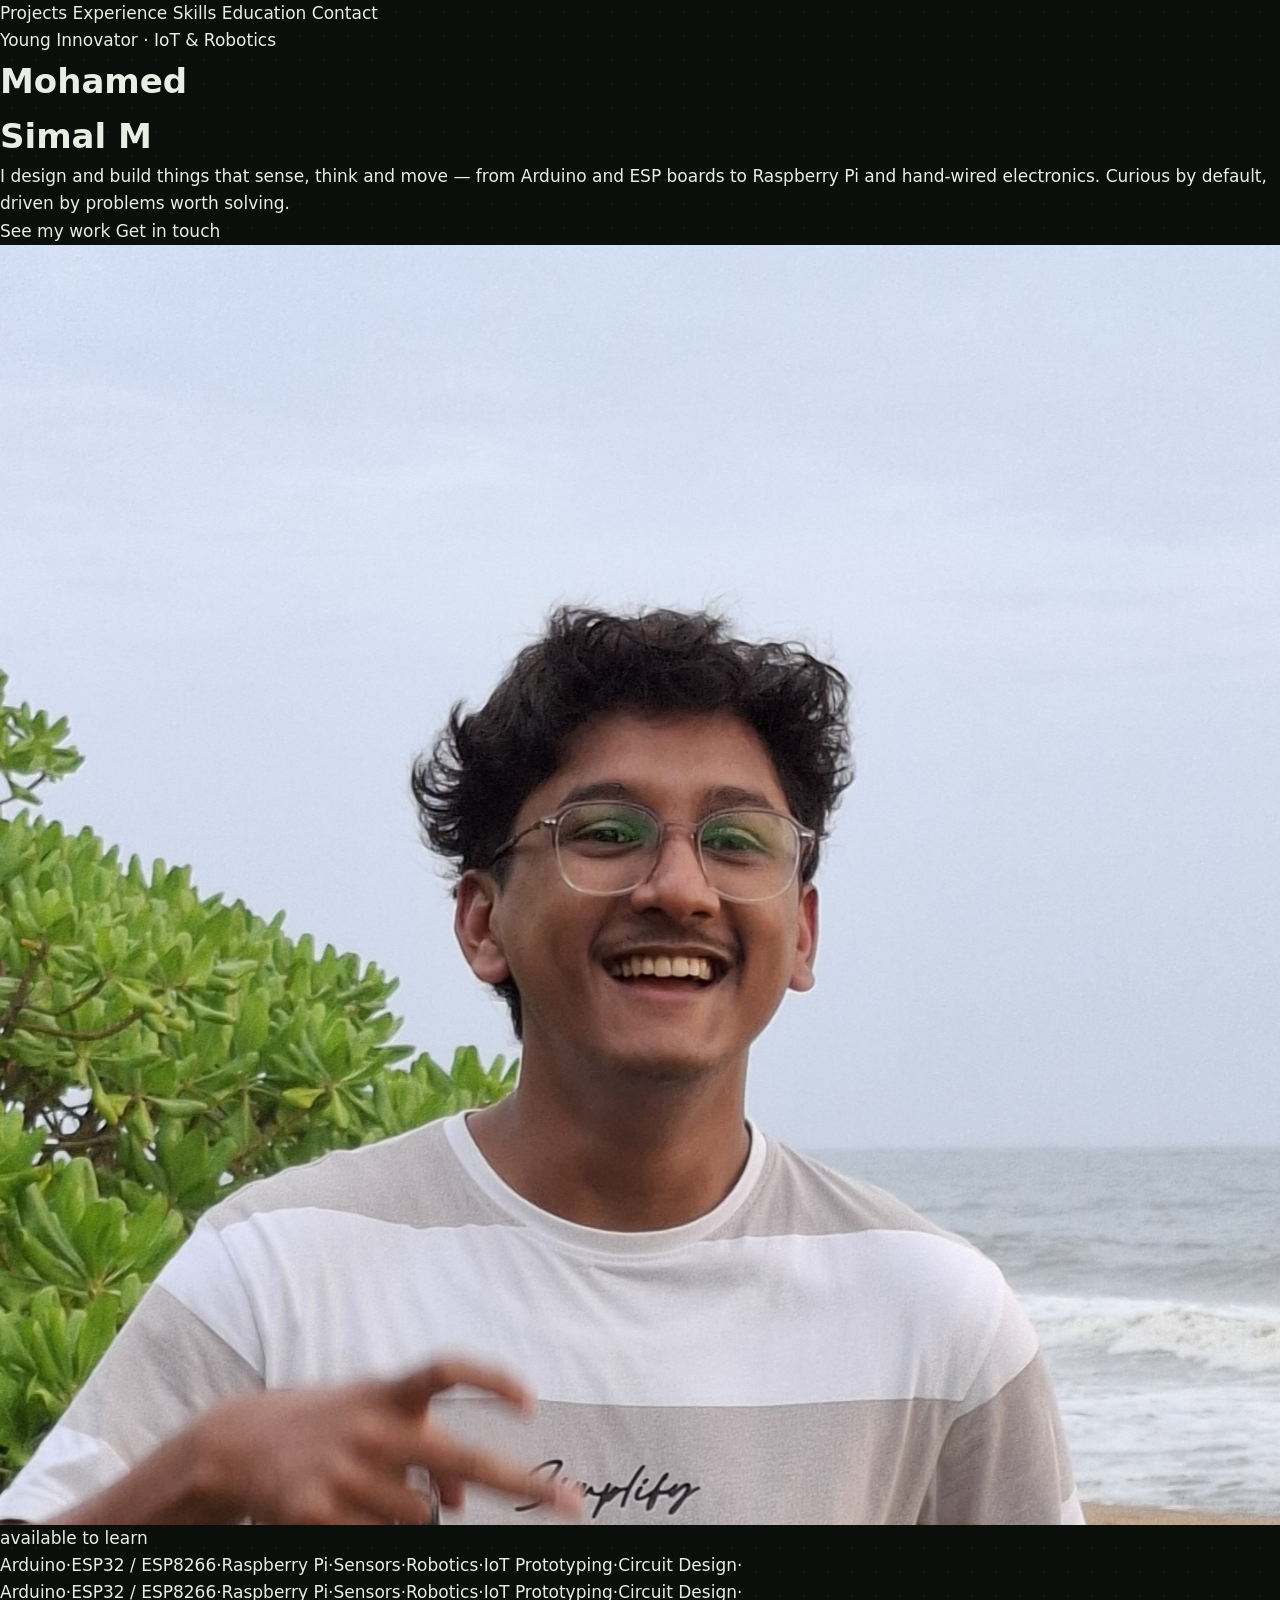
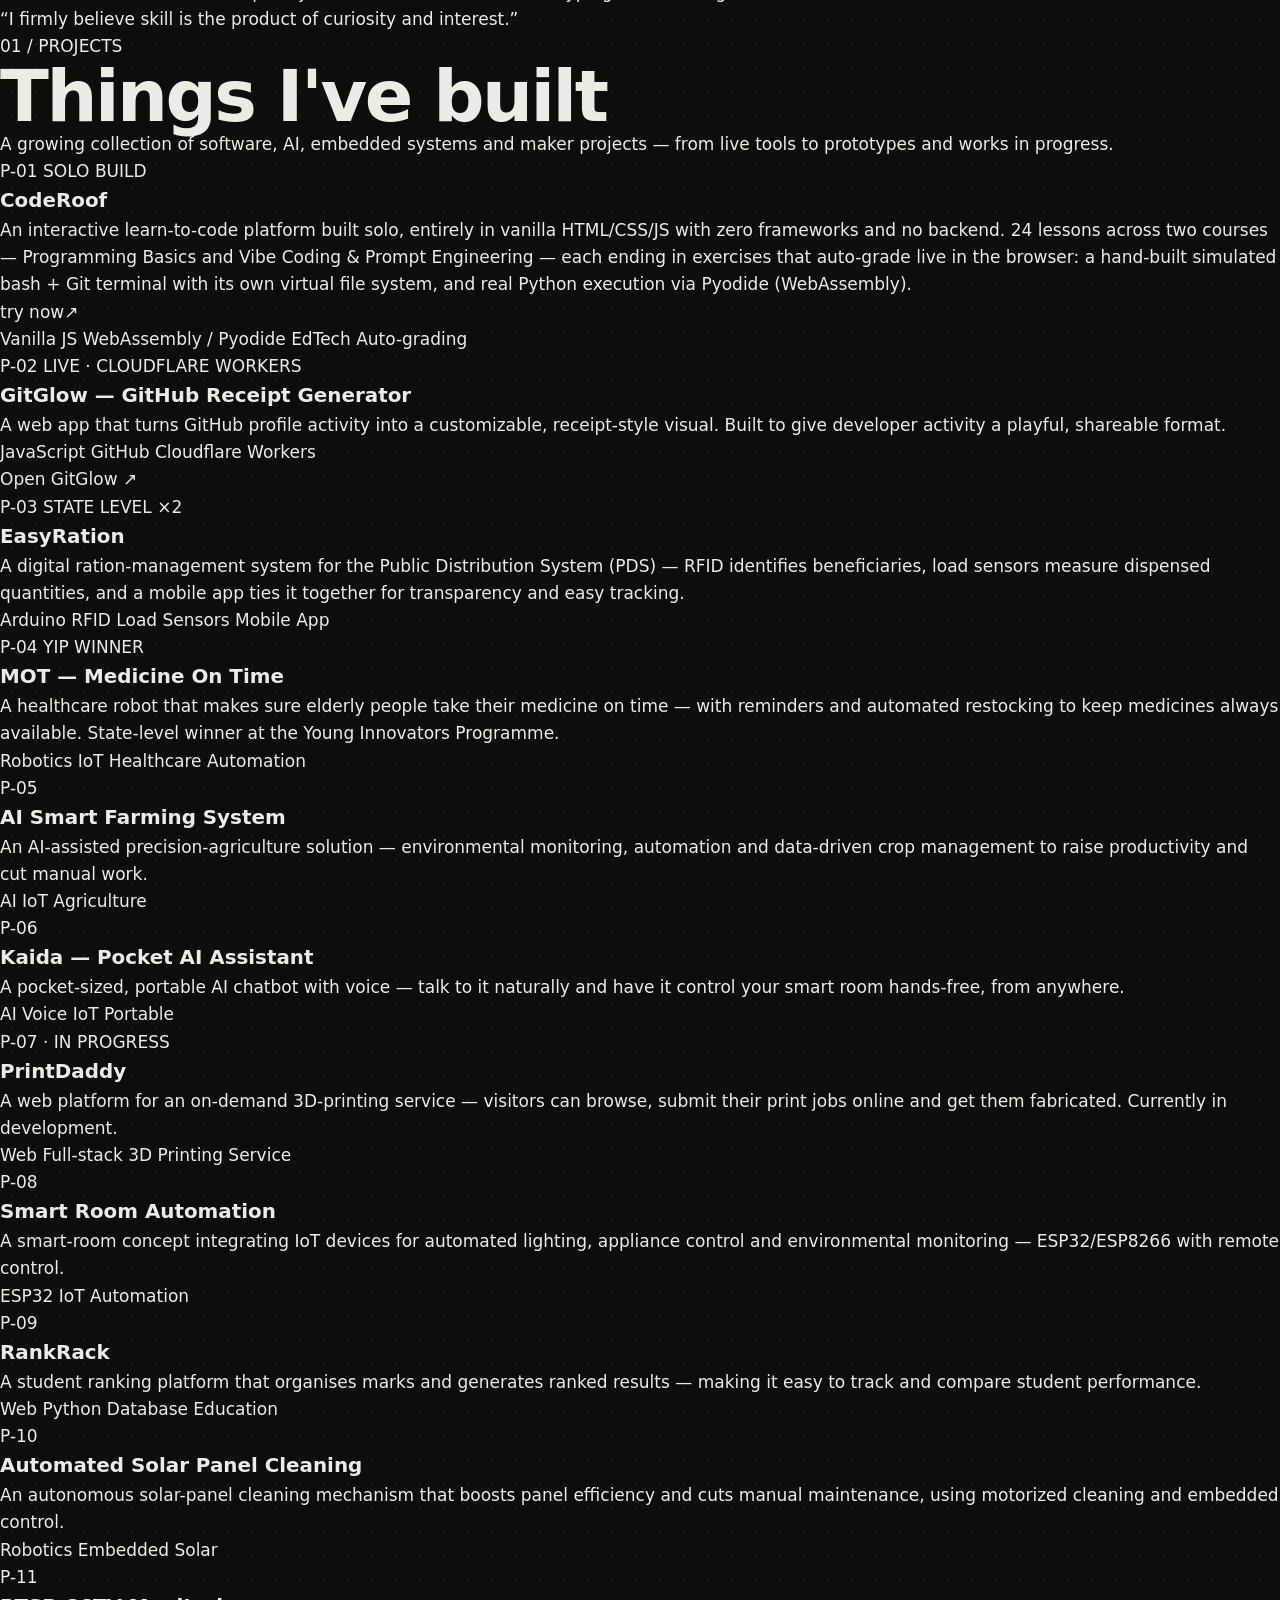
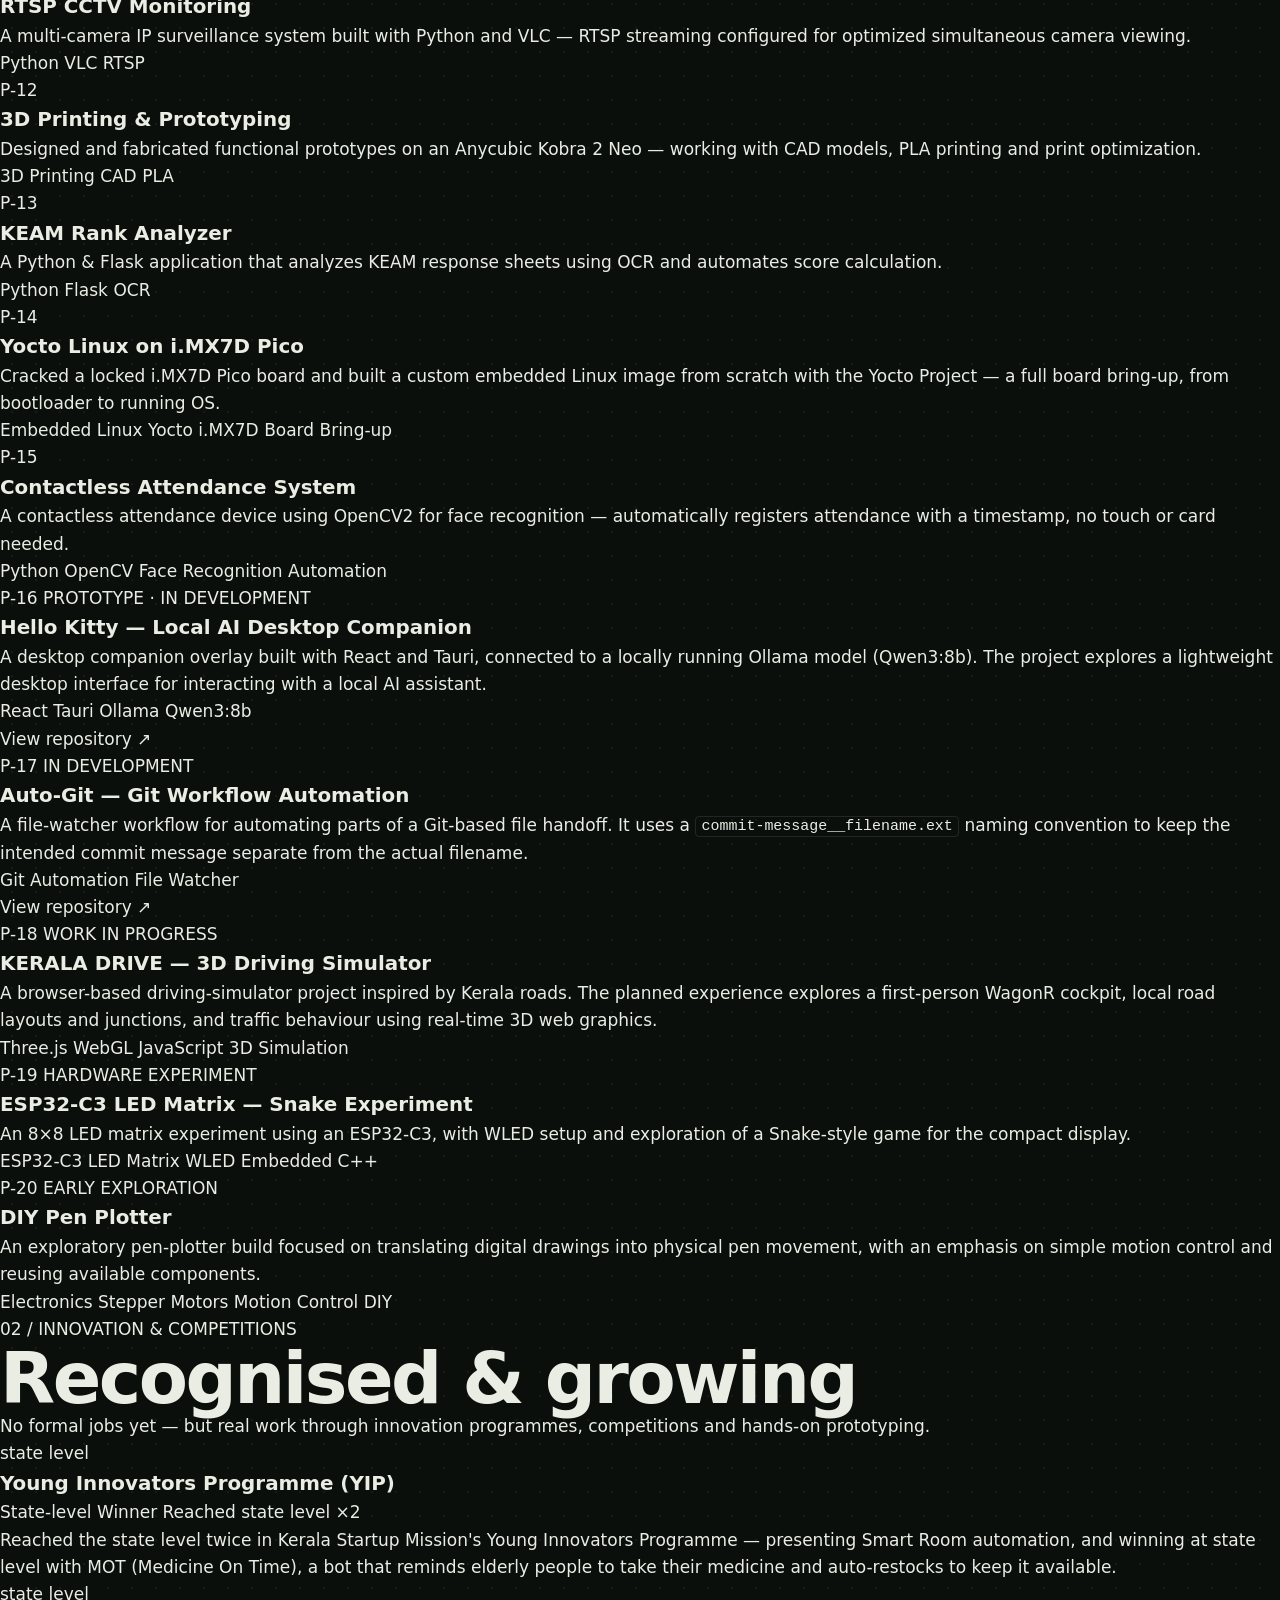
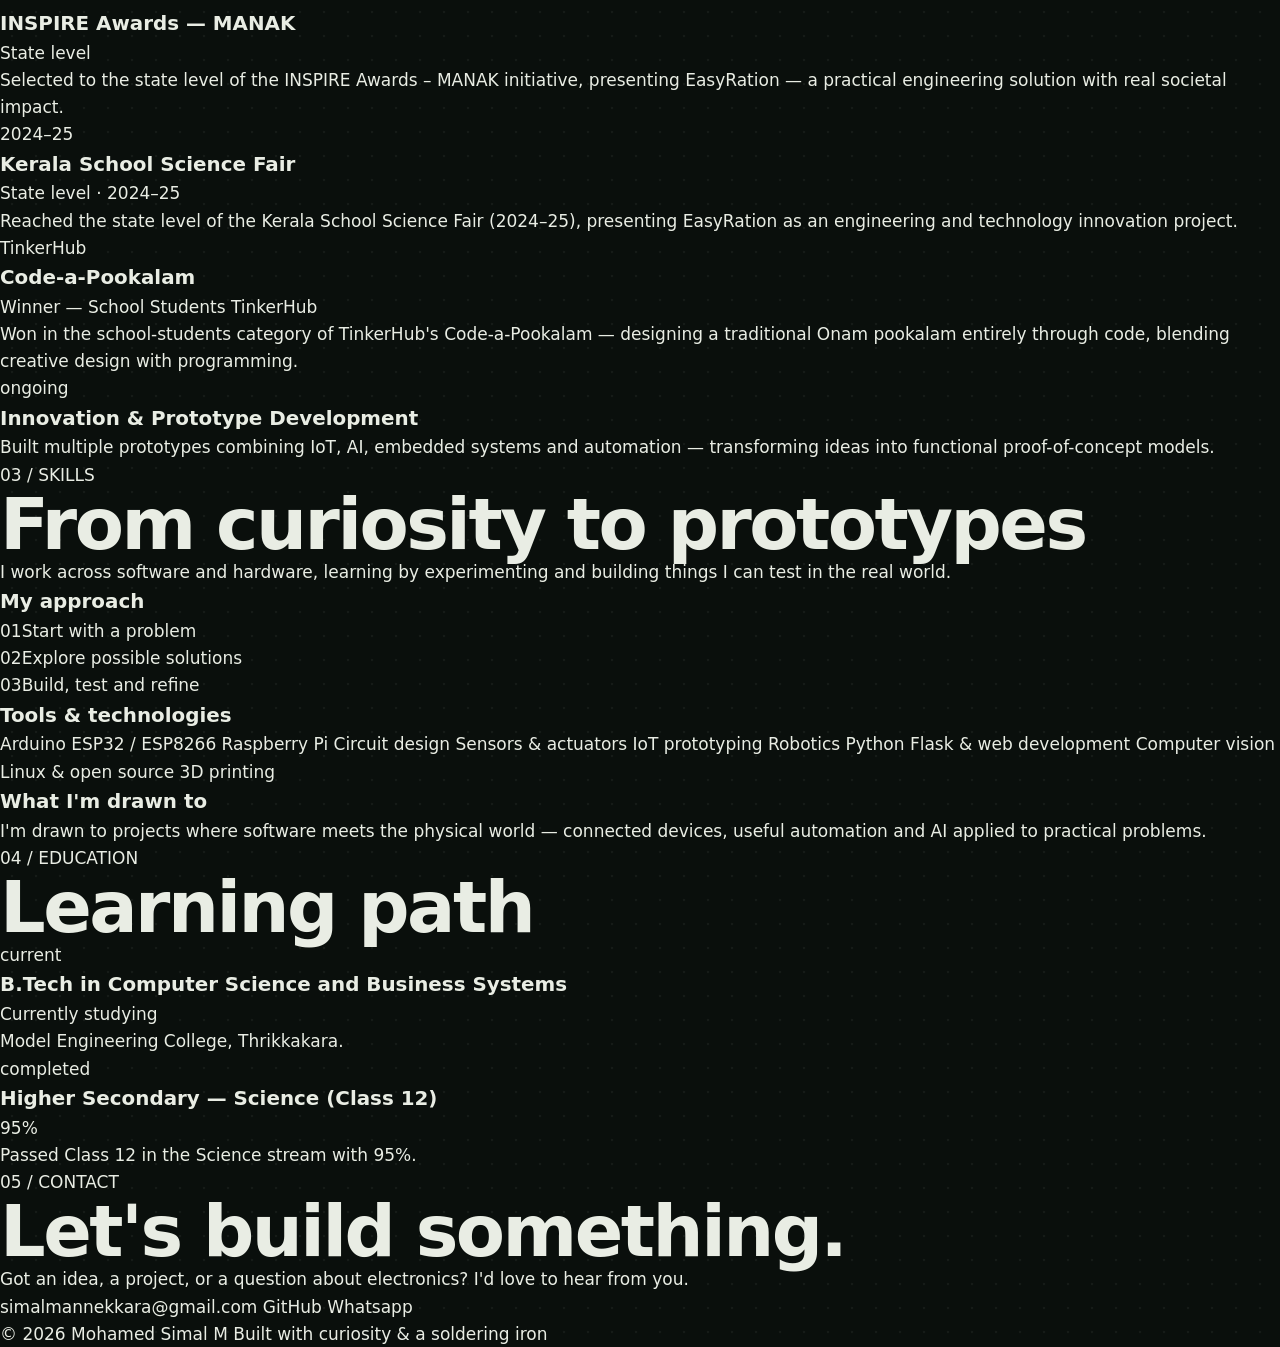
==== commit 941b47d6: "fixed redirect link for git glow" ====
--- a/index.html
+++ b/index.html
@@ -1,486 +1,490 @@
 <!DOCTYPE html>
-<html lang="en" data-theme="dark">
+<html lang="en">
 <head>
   <meta charset="UTF-8">
   <meta name="viewport" content="width=device-width, initial-scale=1.0">
-  <meta name="description" content="Mohamed Simal M — developer, electronics enthusiast and maker from Kerala. Projects where code meets the physical world: embedded systems, IoT, robotics and AI.">
-  <meta name="theme-color" content="#0A0F0C">
-  <title>Mohamed Simal M — Developer &amp; Maker</title>
-  <meta property="og:type" content="website">
-  <meta property="og:title" content="Mohamed Simal M — Developer &amp; Maker">
-  <meta property="og:description" content="Projects where code meets the physical world: embedded systems, IoT, robotics and AI.">
-  <meta property="og:url" content="https://just-sil.github.io/just_me/">
-  <meta property="og:image" content="https://just-sil.github.io/just_me/me.jpg">
-  <link rel="icon" href="data:image/svg+xml,%3Csvg xmlns='http://www.w3.org/2000/svg' viewBox='0 0 32 32'%3E%3Crect width='32' height='32' rx='7' fill='%230A0F0C'/%3E%3Ccircle cx='16' cy='16' r='7' fill='%23B7F000'/%3E%3C/svg%3E">
-  <script>
-    (function () {
-      var d = document.documentElement;
-      d.classList.add('js');
-      try {
-        var t = localStorage.getItem('theme');
-        if (t === 'light' || t === 'dark') d.setAttribute('data-theme', t);
-      } catch (e) {}
-      try {
-        if (window.WebGL2RenderingContext && document.createElement('canvas').getContext('webgl2')) {
-          d.classList.add('has-3d');
-        }
-      } catch (e) {}
-      // If the main script never runs, show everything rather than leave it hidden.
-      setTimeout(function () { if (!window.__booted) d.classList.remove('js'); }, 3500);
-    })();
-  </script>
+  <meta name="description" content="Mohamed Simal M — portfolio and CV">
+  <title>Mohamed Simal M — CV</title>
   <link rel="preconnect" href="https://fonts.googleapis.com">
   <link rel="preconnect" href="https://fonts.gstatic.com" crossorigin>
-  <link href="https://fonts.googleapis.com/css2?family=Archivo:wdth,wght@62..125,100..900&family=JetBrains+Mono:wght@400;500;700&display=swap" rel="stylesheet">
+  <link href="https://fonts.googleapis.com/css2?family=Instrument+Serif:ital@0;1&family=Hanken+Grotesk:wght@400;500;600;700;800&family=Space+Mono:wght@400;700&display=swap" rel="stylesheet">
   <link rel="stylesheet" href="styles.css">
 </head>
 <body>
-<a class="skip" href="#main">Skip to content</a>
-<div class="progress" id="progress" aria-hidden="true"></div>
-
-<!-- 3D layer: one fixed canvas, the board follows the two stage elements below -->
-<canvas id="scene" aria-hidden="true"></canvas>
-<div class="callout" id="callout" aria-hidden="true">
-  <span class="callout__dot"></span>
-  <span class="callout__line"></span>
-  <span class="callout__label"></span>
+<div id="cv-root" class="u1">
+
+  <div id="sc-progress" class="u2"></div>
+
+  <!-- ambient background -->
+  <div aria-hidden="true" class="u3">
+    <div class="u4"></div>
+    <div class="u5"></div>
+    <div class="u6"></div>
+  </div>
+
+  <div class="u7">
+
+    <!-- nav -->
+    <nav class="u8">
+      <a href="#top" class="u9">
+        <span class="u10"></span>
+      </a>
+      <div data-nav-links="" class="u11">
+        <a href="#projects" class="u12">Projects</a>
+        <a href="#experience" class="u13">Experience</a>
+        <a href="#skills" class="u14">Skills</a>
+        <a href="#education" class="u15">Education</a>
+        <a href="#contact" class="u16">Contact</a>
+      </div>
+    </nav>
+
+    <!-- hero -->
+    <header id="top" class="u17">
+      <div>
+        <div data-hero="" class="u18">Young Innovator · IoT &amp; Robotics</div>
+        <h1 data-hero="" class="u19">Mohamed<br>Simal M</h1>
+        <p data-hero="" class="u20">I design and build things that sense, think and move — from <span class="u21">Arduino</span> and <span class="u22">ESP</span> boards to <span class="u23">Raspberry&nbsp;Pi</span> and hand-wired electronics. Curious by default, driven by problems worth solving.</p>
+        <div data-hero="" class="u24">
+          <a href="#projects" class="u25">See my work</a>
+          <a href="#contact" class="u26">Get in touch</a>
+        </div>
+      </div>
+      <div data-hero="" class="u27">
+        <div class="u28">
+          <div class="u29"></div>
+          <img id="msm-photo" src="me.jpg" alt="Mohamed Simal M" class="profile-photo">
+          <div class="u30">available to learn</div>
+        </div>
+      </div>
+    </header>
+
+    <!-- marquee -->
+    <div class="u31">
+      <div class="u32">
+        <div class="u33">
+          <span class="u34">Arduino</span><span class="u35">·</span><span class="u36">ESP32 / ESP8266</span><span class="u37">·</span><span class="u38">Raspberry Pi</span><span class="u39">·</span><span class="u40">Sensors</span><span class="u41">·</span><span class="u42">Robotics</span><span class="u43">·</span><span class="u44">IoT Prototyping</span><span class="u45">·</span><span class="u46">Circuit Design</span><span class="u47">·</span>
+        </div>
+        <div aria-hidden="true" class="u48">
+          <span class="u49">Arduino</span><span class="u50">·</span><span class="u51">ESP32 / ESP8266</span><span class="u52">·</span><span class="u53">Raspberry Pi</span><span class="u54">·</span><span class="u55">Sensors</span><span class="u56">·</span><span class="u57">Robotics</span><span class="u58">·</span><span class="u59">IoT Prototyping</span><span class="u60">·</span><span class="u61">Circuit Design</span><span class="u62">·</span>
+        </div>
+      </div>
+    </div>
+
+    <!-- philosophy quote -->
+    <div data-reveal class="u63">
+      <p class="u64">
+        “I firmly believe skill is the product of <span class="u65">curiosity</span> and <span class="u66">interest</span>.”
+      </p>
+    </div>
+
+    <!-- projects -->
+    <section id="projects" class="u67">
+      <div data-reveal="" class="u68">
+        <div class="u69">01 / PROJECTS</div>
+        <h2 class="u70">Things I've built</h2>
+        <p class="u71">A growing collection of software, AI, embedded systems and maker projects — from live tools to prototypes and works in progress.</p>
+      </div>
+      <div data-project-grid="" class="u72">
+        <article data-reveal="" class="u73">
+          <div class="u74">
+            <span class="u75">P-01</span>
+            <span class="u76">SOLO BUILD</span>
+          </div>
+          <h3 class="u77">CodeRoof</h3>
+          <p class="u78">An interactive learn-to-code platform built solo, entirely in vanilla HTML/CSS/JS with zero frameworks and no backend. 24 lessons across two courses — Programming Basics and Vibe Coding &amp; Prompt Engineering — each ending in exercises that auto-grade live in the browser: a hand-built simulated bash + Git terminal with its own virtual file system, and real Python execution via Pyodide (WebAssembly).<br><a href="https://just-sil.github.io/code_roof/">try now↗</a></p>
+          <div class="u79">
+            <span class="u80">Vanilla JS</span>
+            <span class="u81">WebAssembly / Pyodide</span>
+            <span class="u82">EdTech</span>
+            <span class="u83">Auto-grading</span>
+          </div>
+        </article>
+        <article data-reveal="" class="project-card">
+          <div class="project-card__header">
+            <span class="project-card__id">P-02</span>
+            <span class="project-card__meta">LIVE · CLOUDFLARE WORKERS</span>
+          </div>
+          <h3>GitGlow — GitHub Receipt Generator</h3>
+          <p class="project-card__description">A web app that turns GitHub profile activity into a customizable, receipt-style visual. Built to give developer activity a playful, shareable format.</p>
+          <div class="project-card__tags">
+            <span class="project-card__tag">JavaScript</span>
+            <span class="project-card__tag">GitHub</span>
+            <span class="project-card__tag">Cloudflare Workers</span>
+          </div>
+          <a class="project-card__link" href="https://gitglow.pages.dev/" target="_blank" rel="noopener noreferrer">Open GitGlow ↗</a>
+        </article>
+        <article data-reveal="" class="u84">
+          <div class="u85">
+            <span class="u86">P-03</span>
+            <span class="u87">STATE LEVEL ×2</span>
+          </div>
+          <h3 class="u88">EasyRation</h3>
+          <p class="u89">A digital ration-management system for the Public Distribution System (PDS) — RFID identifies beneficiaries, load sensors measure dispensed quantities, and a mobile app ties it together for transparency and easy tracking.</p>
+          <div class="u90">
+            <span class="u91">Arduino</span>
+            <span class="u92">RFID</span>
+            <span class="u93">Load Sensors</span>
+            <span class="u94">Mobile App</span>
+          </div>
+        </article>
+        <article data-reveal="" class="u95">
+          <div class="u96">
+            <span class="u97">P-04</span>
+            <span class="u98">YIP WINNER</span>
+          </div>
+          <h3 class="u99">MOT — Medicine On Time</h3>
+          <p class="u100">A healthcare robot that makes sure elderly people take their medicine on time — with reminders and automated restocking to keep medicines always available. State-level winner at the Young Innovators Programme.</p>
+          <div class="u101">
+            <span class="u102">Robotics</span>
+            <span class="u103">IoT</span>
+            <span class="u104">Healthcare</span>
+            <span class="u105">Automation</span>
+          </div>
+        </article>
+        <article data-reveal="" class="u106">
+          <div class="u107">P-05</div>
+          <h3 class="u108">AI Smart Farming System</h3>
+          <p class="u109">An AI-assisted precision-agriculture solution — environmental monitoring, automation and data-driven crop management to raise productivity and cut manual work.</p>
+          <div class="u110">
+            <span class="u111">AI</span>
+            <span class="u112">IoT</span>
+            <span class="u113">Agriculture</span>
+          </div>
+        </article>
+        <article data-reveal="" class="u114">
+          <div class="u115">P-06</div>
+          <h3 class="u116">Kaida — Pocket AI Assistant</h3>
+          <p class="u117">A pocket-sized, portable AI chatbot with voice — talk to it naturally and have it control your smart room hands-free, from anywhere.</p>
+          <div class="u118">
+            <span class="u119">AI</span>
+            <span class="u120">Voice</span>
+            <span class="u121">IoT</span>
+            <span class="u122">Portable</span>
+          </div>
+        </article>
+        <article data-reveal="" class="u123">
+          <div class="u124">P-07 · IN PROGRESS</div>
+          <h3 class="u125">PrintDaddy</h3>
+          <p class="u126">A web platform for an on-demand 3D-printing service — visitors can browse, submit their print jobs online and get them fabricated. Currently in development.</p>
+          <div class="u127">
+            <span class="u128">Web</span>
+            <span class="u129">Full-stack</span>
+            <span class="u130">3D Printing</span>
+            <span class="u131">Service</span>
+          </div>
+        </article>
+        <article data-reveal="" class="u132">
+          <div class="u133">P-08</div>
+          <h3 class="u134">Smart Room Automation</h3>
+          <p class="u135">A smart-room concept integrating IoT devices for automated lighting, appliance control and environmental monitoring — ESP32/ESP8266 with remote control.</p>
+          <div class="u136">
+            <span class="u137">ESP32</span>
+            <span class="u138">IoT</span>
+            <span class="u139">Automation</span>
+          </div>
+        </article>
+        <article data-reveal="" class="u140">
+          <div class="u141">P-09</div>
+          <h3 class="u142">RankRack</h3>
+          <p class="u143">A student ranking platform that organises marks and generates ranked results — making it easy to track and compare student performance.</p>
+          <div class="u144">
+            <span class="u145">Web</span>
+            <span class="u146">Python</span>
+            <span class="u147">Database</span>
+            <span class="u148">Education</span>
+          </div>
+        </article>
+        <article data-reveal="" class="u149">
+          <div class="u150">P-10</div>
+          <h3 class="u151">Automated Solar Panel Cleaning</h3>
+          <p class="u152">An autonomous solar-panel cleaning mechanism that boosts panel efficiency and cuts manual maintenance, using motorized cleaning and embedded control.</p>
+          <div class="u153">
+            <span class="u154">Robotics</span>
+            <span class="u155">Embedded</span>
+            <span class="u156">Solar</span>
+          </div>
+        </article>
+        <article data-reveal="" class="u157">
+          <div class="u158">P-11</div>
+          <h3 class="u159">RTSP CCTV Monitoring</h3>
+          <p class="u160">A multi-camera IP surveillance system built with Python and VLC — RTSP streaming configured for optimized simultaneous camera viewing.</p>
+          <div class="u161">
+            <span class="u162">Python</span>
+            <span class="u163">VLC</span>
+            <span class="u164">RTSP</span>
+          </div>
+        </article>
+        <article data-reveal="" class="u165">
+          <div class="u166">P-12</div>
+          <h3 class="u167">3D Printing &amp; Prototyping</h3>
+          <p class="u168">Designed and fabricated functional prototypes on an Anycubic Kobra 2 Neo — working with CAD models, PLA printing and print optimization.</p>
+          <div class="u169">
+            <span class="u170">3D Printing</span>
+            <span class="u171">CAD</span>
+            <span class="u172">PLA</span>
+          </div>
+        </article>
+        <article data-reveal="" class="u173">
+          <div class="u174">P-13</div>
+          <h3 class="u175">KEAM Rank Analyzer</h3>
+          <p class="u176">A Python &amp; Flask application that analyzes KEAM response sheets using OCR and automates score calculation.</p>
+          <div class="u177">
+            <span class="u178">Python</span>
+            <span class="u179">Flask</span>
+            <span class="u180">OCR</span>
+          </div>
+        </article>
+        <article data-reveal="" class="u181">
+          <div class="u182">P-14</div>
+          <h3 class="u183">Yocto Linux on i.MX7D Pico</h3>
+          <p class="u184">Cracked a locked i.MX7D Pico board and built a custom embedded Linux image from scratch with the Yocto Project — a full board bring-up, from bootloader to running OS.</p>
+          <div class="u185">
+            <span class="u186">Embedded Linux</span>
+            <span class="u187">Yocto</span>
+            <span class="u188">i.MX7D</span>
+            <span class="u189">Board Bring-up</span>
+          </div>
+        </article>
+        <article data-reveal="" class="u190">
+          <div class="u191">P-15</div>
+          <h3 class="u192">Contactless Attendance System</h3>
+          <p class="u193">A contactless attendance device using OpenCV2 for face recognition — automatically registers attendance with a timestamp, no touch or card needed.</p>
+          <div class="u194">
+            <span class="u195">Python</span>
+            <span class="u196">OpenCV</span>
+            <span class="u197">Face Recognition</span>
+            <span class="u198">Automation</span>
+          </div>
+        </article>
+        <article data-reveal="" class="project-card">
+          <div class="project-card__header">
+            <span class="project-card__id">P-16</span>
+            <span class="project-card__meta">PROTOTYPE · IN DEVELOPMENT</span>
+          </div>
+          <h3>Hello Kitty — Local AI Desktop Companion</h3>
+          <p class="project-card__description">A desktop companion overlay built with React and Tauri, connected to a locally running Ollama model (Qwen3:8b). The project explores a lightweight desktop interface for interacting with a local AI assistant.</p>
+          <div class="project-card__tags">
+            <span class="project-card__tag">React</span>
+            <span class="project-card__tag">Tauri</span>
+            <span class="project-card__tag">Ollama</span>
+            <span class="project-card__tag">Qwen3:8b</span>
+          </div>
+          <a class="project-card__link" href="https://github.com/just-sil/hello_kitty" target="_blank" rel="noopener noreferrer">View repository ↗</a>
+        </article>
+        <article data-reveal="" class="project-card">
+          <div class="project-card__header">
+            <span class="project-card__id">P-17</span>
+            <span class="project-card__meta">IN DEVELOPMENT</span>
+          </div>
+          <h3>Auto-Git — Git Workflow Automation</h3>
+          <p class="project-card__description">A file-watcher workflow for automating parts of a Git-based file handoff. It uses a <code>commit-message__filename.ext</code> naming convention to keep the intended commit message separate from the actual filename.</p>
+          <div class="project-card__tags">
+            <span class="project-card__tag">Git</span>
+            <span class="project-card__tag">Automation</span>
+            <span class="project-card__tag">File Watcher</span>
+          </div>
+          <a class="project-card__link" href="https://github.com/just-sil/auto-git" target="_blank" rel="noopener noreferrer">View repository ↗</a>
+        </article>
+        <article data-reveal="" class="project-card">
+          <div class="project-card__header">
+            <span class="project-card__id">P-18</span>
+            <span class="project-card__meta">WORK IN PROGRESS</span>
+          </div>
+          <h3>KERALA DRIVE — 3D Driving Simulator</h3>
+          <p class="project-card__description">A browser-based driving-simulator project inspired by Kerala roads. The planned experience explores a first-person WagonR cockpit, local road layouts and junctions, and traffic behaviour using real-time 3D web graphics.</p>
+          <div class="project-card__tags">
+            <span class="project-card__tag">Three.js</span>
+            <span class="project-card__tag">WebGL</span>
+            <span class="project-card__tag">JavaScript</span>
+            <span class="project-card__tag">3D Simulation</span>
+          </div>
+        </article>
+        <article data-reveal="" class="project-card">
+          <div class="project-card__header">
+            <span class="project-card__id">P-19</span>
+            <span class="project-card__meta">HARDWARE EXPERIMENT</span>
+          </div>
+          <h3>ESP32-C3 LED Matrix — Snake Experiment</h3>
+          <p class="project-card__description">An 8×8 LED matrix experiment using an ESP32-C3, with WLED setup and exploration of a Snake-style game for the compact display.</p>
+          <div class="project-card__tags">
+            <span class="project-card__tag">ESP32-C3</span>
+            <span class="project-card__tag">LED Matrix</span>
+            <span class="project-card__tag">WLED</span>
+            <span class="project-card__tag">Embedded C++</span>
+          </div>
+        </article>
+        <article data-reveal="" class="project-card">
+          <div class="project-card__header">
+            <span class="project-card__id">P-20</span>
+            <span class="project-card__meta">EARLY EXPLORATION</span>
+          </div>
+          <h3>DIY Pen Plotter</h3>
+          <p class="project-card__description">An exploratory pen-plotter build focused on translating digital drawings into physical pen movement, with an emphasis on simple motion control and reusing available components.</p>
+          <div class="project-card__tags">
+            <span class="project-card__tag">Electronics</span>
+            <span class="project-card__tag">Stepper Motors</span>
+            <span class="project-card__tag">Motion Control</span>
+            <span class="project-card__tag">DIY</span>
+          </div>
+        </article>
+      </div></div>
+    </section>
+
+    <!-- experience & achievements -->
+    <section id="experience" class="u199">
+      <div class="u200">
+        <div data-reveal="" class="u201">
+          <div class="u202">02 / INNOVATION &amp; COMPETITIONS</div>
+          <h2 class="u203">Recognised &amp; growing</h2>
+          <p class="u204">No formal jobs yet — but real work through innovation programmes, competitions and hands-on prototyping.</p>
+        </div>
+        <div class="u205">
+          <div data-reveal="" data-timeline-row="" class="u206">
+            <div class="u207">state level</div>
+            <div>
+              <h3 class="u208">Young Innovators Programme (YIP)</h3>
+              <div class="u209">
+                <span class="u210">State-level Winner</span>
+                <span class="u211">Reached state level ×2</span>
+              </div>
+              <p class="u212">Reached the state level twice in Kerala Startup Mission's Young Innovators Programme — presenting <span class="u213">Smart Room</span> automation, and <span class="u214">winning at state level with MOT (Medicine On Time)</span>, a bot that reminds elderly people to take their medicine and auto-restocks to keep it available.</p>
+            </div>
+          </div>
+          <div data-reveal="" data-timeline-row="" class="u215">
+            <div class="u216">state level</div>
+            <div>
+              <h3 class="u217">INSPIRE Awards — MANAK</h3>
+              <div class="u218">
+                <span class="u219">State level</span>
+              </div>
+              <p class="u220">Selected to the state level of the INSPIRE Awards – MANAK initiative, presenting <span class="u221">EasyRation</span> — a practical engineering solution with real societal impact.</p>
+            </div>
+          </div>
+          <div data-reveal="" data-timeline-row="" class="u222">
+            <div class="u223">2024–25</div>
+            <div>
+              <h3 class="u224">Kerala School Science Fair</h3>
+              <div class="u225">
+                <span class="u226">State level · 2024–25</span>
+              </div>
+              <p class="u227">Reached the state level of the Kerala School Science Fair (2024–25), presenting <span class="u228">EasyRation</span> as an engineering and technology innovation project.</p>
+            </div>
+          </div>
+          <div data-reveal="" data-timeline-row="" class="u229">
+            <div class="u230">TinkerHub</div>
+            <div>
+              <h3 class="u231">Code-a-Pookalam</h3>
+              <div class="u232">
+                <span class="u233">Winner — School Students</span>
+                <span class="u234">TinkerHub</span>
+              </div>
+              <p class="u235">Won in the school-students category of TinkerHub's Code-a-Pookalam — designing a traditional Onam pookalam entirely through code, blending creative design with programming.</p>
+            </div>
+          </div>
+          
+          <div data-reveal="" data-timeline-row="" class="u236">
+            <div class="u237">ongoing</div>
+            <div>
+              <h3 class="u238">Innovation &amp; Prototype Development</h3>
+              <p class="u239">Built multiple prototypes combining IoT, AI, embedded systems and automation — transforming ideas into functional proof-of-concept models.</p>
+            </div>
+          </div>
+        </div>
+      </div>
+    </section>
+
+    <!-- skills -->
+    <section id="skills" class="u240">
+      <div data-reveal="" class="u241">
+        <div class="u242">03 / SKILLS</div>
+        <h2 class="u243">From curiosity to prototypes</h2>
+        <p class="u71">I work across software and hardware, learning by experimenting and building things I can test in the real world.</p>
+      </div>
+      <div data-skills-grid="" class="u244">
+        <div data-reveal="" class="u245">
+          <h3 class="u246">My approach</h3>
+          <div class="u247">
+            <div class="u248"><span class="u249">01</span><span class="u250">Start with a problem</span></div>
+            <div class="u251"><span class="u252">02</span><span class="u253">Explore possible solutions</span></div>
+            <div class="u254"><span class="u255">03</span><span class="u256">Build, test and refine</span></div>
+          </div>
+        </div>
+        <div data-reveal="" class="u257">
+          <h3 class="u258">Tools &amp; technologies</h3>
+          <div class="u259">
+            <span class="u260">Arduino</span>
+            <span class="u261">ESP32 / ESP8266</span>
+            <span class="u262">Raspberry Pi</span>
+            <span class="u263">Circuit design</span>
+            <span class="u264">Sensors &amp; actuators</span>
+            <span class="u265">IoT prototyping</span>
+            <span class="u266">Robotics</span>
+            <span class="u267">Python</span>
+            <span class="u268">Flask &amp; web development</span>
+            <span class="u269">Computer vision</span>
+            <span class="u270">Linux &amp; open source</span>
+            <span class="u271">3D printing</span>
+          </div>
+        </div>
+      </div>
+      <div data-reveal="" class="u272">
+        <h3 class="u273">What I'm drawn to</h3>
+        <p class="u302">I'm drawn to projects where software meets the physical world — connected devices, useful automation and AI applied to practical problems.</p>
+      </div>
+    </section>
+
+    <!-- education -->
+    <section id="education" class="u292">
+      <div class="u293">
+        <div data-reveal="" class="u294">
+          <div class="u295">04 / EDUCATION</div>
+          <h2 class="u296">Learning path</h2>
+        </div>
+        <div data-reveal="" data-timeline-row="" class="u297">
+          <div class="u298">current</div>
+          <div>
+            <div class="u299">
+              <h3 class="u300">B.Tech in Computer Science and Business Systems</h3>
+              <span class="u301">Currently studying</span>
+            </div>
+            <p class="u302">Model Engineering College, Thrikkakara.</p>
+          </div>
+        </div>
+        <div data-reveal="" data-timeline-row="" class="u297">
+          <div class="u298">completed</div>
+          <div>
+            <div class="u299">
+              <h3 class="u300">Higher Secondary — Science (Class 12)</h3>
+              <span class="u301">95%</span>
+            </div>
+            <p class="u302">Passed Class 12 in the Science stream with 95%.</p>
+          </div>
+        </div>
+      </div>
+    </section>
+
+    <!-- contact -->
+    <section id="contact" class="u303">
+      <div data-reveal="" class="u304">
+        <div class="u305">05 / CONTACT</div>
+        <h2 class="u306">Let's build something.</h2>
+        <p class="u307">Got an idea, a project, or a question about electronics? I'd love to hear from you.</p>
+        <div class="u308">
+          <a href="mailto:simalmannekkara@gmail.com" class="u309">simalmannekkara@gmail.com</a>
+          <a href="https://github.com/just-sil" target="_blank" rel="noopener" class="u310">GitHub</a>
+          <a href="https://wa.me/+919633302482" target="_blank" rel="noopener" class="u311">Whatsapp</a>
+        </div>
+      </div>
+    </section>
+
+    <footer class="u312">
+      <span>© <span id="year"></span> Mohamed Simal M</span>
+      <span>Built with curiosity &amp; a soldering iron</span>
+    </footer>
+
+  </div>
 </div>
 
-<header class="nav">
-  <a class="nav__brand" href="#top" aria-label="Mohamed Simal M — back to top">
-    <span class="led" aria-hidden="true"></span>
-    <span class="nav__name">simal<span>.m</span></span>
-  </a>
-  <nav class="nav__links" aria-label="Sections">
-    <a href="#toolkit">Toolkit</a>
-    <a href="#projects">Work</a>
-    <a href="#experience">Recognition</a>
-    <a href="#about">About</a>
-  </nav>
-  <div class="nav__actions">
-    <button class="theme-toggle" id="theme-toggle" type="button" aria-label="Switch colour theme">
-      <svg viewBox="0 0 24 24" width="18" height="18" aria-hidden="true"><circle cx="12" cy="12" r="5.2" fill="none" stroke="currentColor" stroke-width="1.8"/><path d="M12 6.8a5.2 5.2 0 0 1 0 10.4z" fill="currentColor"/><path d="M12 1.5v2.6M12 19.9v2.6M1.5 12h2.6M19.9 12h2.6M4.6 4.6l1.8 1.8M17.6 17.6l1.8 1.8M4.6 19.4l1.8-1.8M17.6 6.4l1.8-1.8" stroke="currentColor" stroke-width="1.8" stroke-linecap="round"/></svg>
-    </button>
-    <a class="btn btn--primary btn--sm" href="#contact">Contact</a>
-  </div>
-</header>
-
-<main id="main">
-
-  <!-- ───────────── hero ───────────── -->
-  <section class="hero" id="top">
-    <div class="hero__inner">
-      <div class="hero__top">
-        <p class="eyebrow" data-hero>Young Innovator · IoT &amp; Robotics</p>
-        <dl class="spec" data-hero>
-          <div><dt>Based in</dt><dd>Tirur, Kerala</dd></div>
-          <div><dt>Studying</dt><dd>B.Tech CSBS · MEC</dd></div>
-          <div><dt>Status</dt><dd><span class="led" aria-hidden="true"></span>available to learn</dd></div>
-        </dl>
-      </div>
-      <h1 class="hero__name" data-hero>
-        <span>Mohamed</span>
-        <span>Simal M</span>
-      </h1>
-
-      <div class="hero__stage" id="stage-hero" data-stage>
-        <span class="hero__hint">drag to spin</span>
-      </div>
-
-      <div class="hero__foot">
-        <div class="hero__copy">
-          <p class="hero__lede" data-hero>I design and build things that sense, think and move — from <strong>Arduino</strong> and <strong>ESP</strong> boards to <strong>Raspberry&nbsp;Pi</strong> and hand-wired electronics. Curious by default, driven by problems worth solving.</p>
-          <div class="hero__cta" data-hero>
-            <a class="btn btn--primary" href="#projects">See my work <span aria-hidden="true">↓</span></a>
-            <a class="btn" href="#contact">Get in touch</a>
-          </div>
-        </div>
-      </div>
-    </div>
-    <a class="hero__scroll" href="#toolkit">
-      <span class="hero__scroll-3d">Scroll — it comes apart</span>
-      <span class="hero__scroll-flat">Scroll</span>
-      <span aria-hidden="true">↓</span>
-    </a>
-  </section>
-
-  <!-- ───────────── marquee ───────────── -->
-  <div class="marquee" aria-hidden="true">
-    <div class="marquee__track">
-      <div class="marquee__group">
-        <span>Arduino</span><span>ESP32 / ESP8266</span><span>Raspberry Pi</span><span>Sensors</span><span>Robotics</span><span>IoT Prototyping</span><span>Circuit Design</span><span>Python</span><span>Computer Vision</span><span>3D Printing</span>
-      </div>
-      <div class="marquee__group">
-        <span>Arduino</span><span>ESP32 / ESP8266</span><span>Raspberry Pi</span><span>Sensors</span><span>Robotics</span><span>IoT Prototyping</span><span>Circuit Design</span><span>Python</span><span>Computer Vision</span><span>3D Printing</span>
-      </div>
-    </div>
-  </div>
-
-  <!-- ───────────── toolkit: the board, taken apart ───────────── -->
-  <section class="kit" id="toolkit" aria-labelledby="kit-title">
-    <div class="kit__pin">
-      <div class="kit__text">
-        <p class="label">01 / Toolkit</p>
-        <h2 id="kit-title">From curiosity to prototypes</h2>
-        <p class="kit__intro">I work across software and hardware, learning by experimenting and building things I can test in the real world. Here is what I build with, one layer at a time.</p>
-
-        <ol class="kit__steps">
-          <li class="kit__step is-active" data-callout="U1 · Wi-Fi module">
-            <div class="kit__head"><span class="kit__ref">U1</span><h3>Embedded &amp; IoT</h3></div>
-            <div class="kit__body"><div>
-              <p>Small computers that sense the world and talk to the network.</p>
-              <ul class="chips"><li>Arduino</li><li>ESP32</li><li>ESP8266</li><li>Raspberry Pi</li><li>Sensors &amp; actuators</li><li>IoT prototyping</li></ul>
-            </div></div>
-          </li>
-          <li class="kit__step" data-callout="J1–J2 · pin headers">
-            <div class="kit__head"><span class="kit__ref">J1</span><h3>Electronics &amp; robotics</h3></div>
-            <div class="kit__body"><div>
-              <p>Where the board meets the breadboard — wiring, motors and mechanisms.</p>
-              <ul class="chips"><li>Circuit design</li><li>Prototyping</li><li>Robotics</li><li>Automation</li></ul>
-            </div></div>
-          </li>
-          <li class="kit__step" data-callout="J3 · USB-C + UART">
-            <div class="kit__head"><span class="kit__ref">J3</span><h3>Programming &amp; web</h3></div>
-            <div class="kit__body"><div>
-              <p>The link back to the laptop, where the code gets written.</p>
-              <ul class="chips"><li>Python</li><li>JavaScript</li><li>HTML</li><li>CSS</li><li>Flask</li></ul>
-            </div></div>
-          </li>
-          <li class="kit__step" data-callout="SW1–SW2 · BOOT / EN">
-            <div class="kit__head"><span class="kit__ref">SW</span><h3>Systems</h3></div>
-            <div class="kit__body"><div>
-              <p>Bringing boards up from the bootloader to a running operating system.</p>
-              <ul class="chips"><li>Linux</li><li>Yocto Project</li><li>Open-source tools</li></ul>
-            </div></div>
-          </li>
-          <li class="kit__step" data-callout="SoC · under the shield">
-            <div class="kit__head"><span class="kit__ref">IC</span><h3>Applied computing</h3></div>
-            <div class="kit__body"><div>
-              <p>Lifting the lid on vision, AI experiments and code that runs in the browser.</p>
-              <ul class="chips"><li>Computer vision</li><li>AI experiments</li><li>WebAssembly / Pyodide</li></ul>
-            </div></div>
-          </li>
-          <li class="kit__step" data-callout="PCB · the board itself">
-            <div class="kit__head"><span class="kit__ref">PCB</span><h3>Making</h3></div>
-            <div class="kit__body"><div>
-              <p>The physical part — printed, cut and assembled by hand.</p>
-              <ul class="chips"><li>3D printing</li><li>CAD-based prototyping</li></ul>
-            </div></div>
-          </li>
-        </ol>
-        <p class="kit__count" aria-hidden="true"><span id="kit-count">1</span> / 6</p>
-      </div>
-      <div class="kit__stage" id="stage-kit" data-stage></div>
-    </div>
-  </section>
-
-  <!-- ───────────── work ───────────── -->
-  <section class="section work" id="projects" aria-labelledby="work-title">
-    <header class="section__head" data-reveal>
-      <p class="label">02 / Work</p>
-      <h2 id="work-title">Things I've built</h2>
-      <p class="section__sub">A growing collection of software, AI, embedded systems and maker projects — from live tools to prototypes and works in progress.</p>
-    </header>
-
-    <div class="bento">
-      <article class="card card--xl" data-reveal>
-        <div class="card__face" data-tilt>
-          <div class="card__top"><span class="card__id">P-01</span><span class="badge">Solo build</span></div>
-          <h3>CodeRoof</h3>
-          <p>An interactive learn-to-code platform built solo, entirely in vanilla HTML/CSS/JS with zero frameworks and no backend. 24 lessons across two courses — Programming Basics and Vibe Coding &amp; Prompt Engineering — each ending in exercises that auto-grade live in the browser: a hand-built simulated bash + Git terminal with its own virtual file system, and real Python execution via Pyodide (WebAssembly).</p>
-          <div class="term" aria-hidden="true">
-            <div class="term__bar"><i></i><i></i><i></i><span>lesson-07 — terminal</span></div>
-            <pre class="term__out" id="term">$ git init
-Initialized empty Git repository
-$ python hello.py
-Hello from the browser
-✓ exercise passed</pre>
-          </div>
-          <ul class="tags"><li>Vanilla JS</li><li>WebAssembly / Pyodide</li><li>EdTech</li><li>Auto-grading</li></ul>
-          <a class="card__link" href="https://just-sil.github.io/code_roof/" target="_blank" rel="noopener noreferrer">Try CodeRoof <span aria-hidden="true">↗</span></a>
-        </div>
-      </article>
-
-      <article class="card card--m" data-reveal>
-        <div class="card__face" data-tilt>
-          <div class="card__top"><span class="card__id">P-04</span><span class="badge">YIP winner</span></div>
-          <h3>MOT — Medicine On Time</h3>
-          <p>A healthcare robot that makes sure elderly people take their medicine on time — with reminders and automated restocking to keep medicines always available. State-level winner at the Young Innovators Programme.</p>
-          <ul class="tags"><li>Robotics</li><li>IoT</li><li>Healthcare</li><li>Automation</li></ul>
-        </div>
-      </article>
-
-      <article class="card card--m" data-reveal>
-        <div class="card__face" data-tilt>
-          <div class="card__top"><span class="card__id">P-03</span><span class="badge">State level ×2</span></div>
-          <h3>EasyRation</h3>
-          <p>A digital ration-management system for the Public Distribution System (PDS) — RFID identifies beneficiaries, load sensors measure dispensed quantities, and a mobile app ties it together for transparency and easy tracking.</p>
-          <ul class="tags"><li>Arduino</li><li>RFID</li><li>Load Sensors</li><li>Mobile App</li></ul>
-        </div>
-      </article>
-
-      <article class="card card--s" data-reveal>
-        <div class="card__face" data-tilt>
-          <div class="card__top"><span class="card__id">P-02</span><span class="badge badge--live"><span class="led" aria-hidden="true"></span>Live</span></div>
-          <h3>GitGlow — GitHub Receipt Generator</h3>
-          <p>A web app that turns GitHub profile activity into a customizable, receipt-style visual. Built to give developer activity a playful, shareable format.</p>
-          <ul class="tags"><li>JavaScript</li><li>GitHub</li><li>Cloudflare Workers</li></ul>
-          <a class="card__link" href="https://gitglow.simalmannekkara.workers.dev/" target="_blank" rel="noopener noreferrer">Open GitGlow <span aria-hidden="true">↗</span></a>
-        </div>
-      </article>
-
-      <article class="card card--s" data-reveal>
-        <div class="card__face" data-tilt>
-          <div class="card__top"><span class="card__id">P-14</span><span class="badge badge--ghost">Board bring-up</span></div>
-          <h3>Yocto Linux on i.MX7D Pico</h3>
-          <p>Cracked a locked i.MX7D Pico board and built a custom embedded Linux image from scratch with the Yocto Project — a full board bring-up, from bootloader to running OS.</p>
-          <ul class="tags"><li>Embedded Linux</li><li>Yocto</li><li>i.MX7D</li></ul>
-        </div>
-      </article>
-
-      <article class="card card--s" data-reveal>
-        <div class="card__face" data-tilt>
-          <div class="card__top"><span class="card__id">P-06</span><span class="badge badge--ghost">Concept</span></div>
-          <h3>Kaida — Pocket AI Assistant</h3>
-          <p>A pocket-sized, portable AI chatbot with voice — talk to it naturally and have it control your smart room hands-free, from anywhere.</p>
-          <ul class="tags"><li>AI</li><li>Voice</li><li>IoT</li><li>Portable</li></ul>
-        </div>
-      </article>
-    </div>
-
-    <div class="index">
-      <div class="index__bar" data-reveal>
-        <h3>More builds &amp; experiments</h3>
-        <div class="filters" role="group" aria-label="Filter projects by type">
-          <button class="filter is-on" type="button" data-filter="all" aria-pressed="true">All</button>
-          <button class="filter" type="button" data-filter="hardware" aria-pressed="false">Hardware</button>
-          <button class="filter" type="button" data-filter="software" aria-pressed="false">Software</button>
-          <button class="filter" type="button" data-filter="ai" aria-pressed="false">AI</button>
-        </div>
-      </div>
-
-      <ul class="index__list" id="index-list">
-        <li class="row" data-cat="hardware ai" data-reveal>
-          <span class="row__id">P-05</span>
-          <h4 class="row__title">AI Smart Farming System</h4>
-          <p class="row__desc">An AI-assisted precision-agriculture solution — environmental monitoring, automation and data-driven crop management to raise productivity and cut manual work.</p>
-          <p class="row__meta">AI · IoT · Agriculture</p>
-        </li>
-        <li class="row" data-cat="software" data-reveal>
-          <span class="row__id">P-07</span>
-          <h4 class="row__title">PrintDaddy <span class="status">In progress</span></h4>
-          <p class="row__desc">A web platform for an on-demand 3D-printing service — visitors can browse, submit their print jobs online and get them fabricated. Currently in development.</p>
-          <p class="row__meta">Web · Full-stack · 3D Printing · Service</p>
-        </li>
-        <li class="row" data-cat="hardware" data-reveal>
-          <span class="row__id">P-08</span>
-          <h4 class="row__title">Smart Room Automation</h4>
-          <p class="row__desc">A smart-room concept integrating IoT devices for automated lighting, appliance control and environmental monitoring — ESP32/ESP8266 with remote control.</p>
-          <p class="row__meta">ESP32 · IoT · Automation</p>
-        </li>
-        <li class="row" data-cat="software" data-reveal>
-          <span class="row__id">P-09</span>
-          <h4 class="row__title">RankRack</h4>
-          <p class="row__desc">A student ranking platform that organises marks and generates ranked results — making it easy to track and compare student performance.</p>
-          <p class="row__meta">Web · Python · Database · Education</p>
-        </li>
-        <li class="row" data-cat="hardware" data-reveal>
-          <span class="row__id">P-10</span>
-          <h4 class="row__title">Automated Solar Panel Cleaning</h4>
-          <p class="row__desc">An autonomous solar-panel cleaning mechanism that boosts panel efficiency and cuts manual maintenance, using motorized cleaning and embedded control.</p>
-          <p class="row__meta">Robotics · Embedded · Solar</p>
-        </li>
-        <li class="row" data-cat="software" data-reveal>
-          <span class="row__id">P-11</span>
-          <h4 class="row__title">RTSP CCTV Monitoring</h4>
-          <p class="row__desc">A multi-camera IP surveillance system built with Python and VLC — RTSP streaming configured for optimized simultaneous camera viewing.</p>
-          <p class="row__meta">Python · VLC · RTSP</p>
-        </li>
-        <li class="row" data-cat="hardware" data-reveal>
-          <span class="row__id">P-12</span>
-          <h4 class="row__title">3D Printing &amp; Prototyping</h4>
-          <p class="row__desc">Designed and fabricated functional prototypes on an Anycubic Kobra 2 Neo — working with CAD models, PLA printing and print optimization.</p>
-          <p class="row__meta">3D Printing · CAD · PLA</p>
-        </li>
-        <li class="row" data-cat="software" data-reveal>
-          <span class="row__id">P-13</span>
-          <h4 class="row__title">KEAM Rank Analyzer</h4>
-          <p class="row__desc">A Python &amp; Flask application that analyzes KEAM response sheets using OCR and automates score calculation.</p>
-          <p class="row__meta">Python · Flask · OCR</p>
-        </li>
-        <li class="row" data-cat="software ai" data-reveal>
-          <span class="row__id">P-15</span>
-          <h4 class="row__title">Contactless Attendance System</h4>
-          <p class="row__desc">A contactless attendance device using OpenCV2 for face recognition — automatically registers attendance with a timestamp, no touch or card needed.</p>
-          <p class="row__meta">Python · OpenCV · Face Recognition · Automation</p>
-        </li>
-        <li class="row" data-cat="software ai" data-reveal>
-          <span class="row__id">P-16</span>
-          <h4 class="row__title"><a href="https://github.com/just-sil/hello_kitty" target="_blank" rel="noopener noreferrer">Hello Kitty — Local AI Desktop Companion <span aria-hidden="true">↗</span></a> <span class="status">Prototype</span></h4>
-          <p class="row__desc">A desktop companion overlay built with React and Tauri, connected to a locally running Ollama model (Qwen3:8b). The project explores a lightweight desktop interface for interacting with a local AI assistant.</p>
-          <p class="row__meta">React · Tauri · Ollama · Qwen3:8b</p>
-        </li>
-        <li class="row" data-cat="software" data-reveal>
-          <span class="row__id">P-17</span>
-          <h4 class="row__title"><a href="https://github.com/just-sil/auto-git" target="_blank" rel="noopener noreferrer">Auto-Git — Git Workflow Automation <span aria-hidden="true">↗</span></a> <span class="status">In development</span></h4>
-          <p class="row__desc">A file-watcher workflow for automating parts of a Git-based file handoff. It uses a <code>commit-message__filename.ext</code> naming convention to keep the intended commit message separate from the actual filename.</p>
-          <p class="row__meta">Git · Automation · File Watcher</p>
-        </li>
-        <li class="row" data-cat="software" data-reveal>
-          <span class="row__id">P-18</span>
-          <h4 class="row__title">KERALA DRIVE — 3D Driving Simulator <span class="status">Work in progress</span></h4>
-          <p class="row__desc">A browser-based driving-simulator project inspired by Kerala roads. The planned experience explores a first-person WagonR cockpit, local road layouts and junctions, and traffic behaviour using real-time 3D web graphics.</p>
-          <p class="row__meta">Three.js · WebGL · JavaScript · 3D Simulation</p>
-        </li>
-        <li class="row" data-cat="hardware" data-reveal>
-          <span class="row__id">P-19</span>
-          <h4 class="row__title">ESP32-C3 LED Matrix — Snake Experiment <span class="status">Hardware experiment</span></h4>
-          <p class="row__desc">An 8×8 LED matrix experiment using an ESP32-C3, with WLED setup and exploration of a Snake-style game for the compact display.</p>
-          <p class="row__meta">ESP32-C3 · LED Matrix · WLED · Embedded C++</p>
-        </li>
-        <li class="row" data-cat="hardware" data-reveal>
-          <span class="row__id">P-20</span>
-          <h4 class="row__title">DIY Pen Plotter <span class="status">Early exploration</span></h4>
-          <p class="row__desc">An exploratory pen-plotter build focused on translating digital drawings into physical pen movement, with an emphasis on simple motion control and reusing available components.</p>
-          <p class="row__meta">Electronics · Stepper Motors · Motion Control · DIY</p>
-        </li>
-      </ul>
-    </div>
-  </section>
-
-  <!-- ───────────── quote ───────────── -->
-  <section class="quote" aria-label="Philosophy">
-    <svg class="trace" viewBox="0 0 600 60" preserveAspectRatio="none" aria-hidden="true"><path d="M0 30H210l22-22h136l22 22h210" pathLength="1"/><circle cx="232" cy="8" r="4"/><circle cx="368" cy="8" r="4"/></svg>
-    <blockquote id="quote">
-      <p>“I firmly believe skill is the product of <em>curiosity</em> and <em>interest</em>.”</p>
-    </blockquote>
-  </section>
-
-  <!-- ───────────── recognition ───────────── -->
-  <section class="section awards" id="experience" aria-labelledby="awards-title">
-    <header class="section__head" data-reveal>
-      <p class="label">03 / Recognition</p>
-      <h2 id="awards-title">Recognised &amp; growing</h2>
-      <p class="section__sub">No formal jobs yet — but real work through innovation programmes, competitions and hands-on prototyping.</p>
-    </header>
-
-    <ol class="awards__list">
-      <li class="award" data-reveal>
-        <p class="award__when">State level</p>
-        <div class="award__main">
-          <h3>Young Innovators Programme (YIP)</h3>
-          <p class="badges"><span class="badge">State-level winner</span><span class="badge badge--ghost">Reached state level ×2</span></p>
-        </div>
-        <p class="award__desc">Reached the state level twice in Kerala Startup Mission's Young Innovators Programme — presenting <strong>Smart Room</strong> automation, and <strong>winning at state level with MOT (Medicine On Time)</strong>, a bot that reminds elderly people to take their medicine and auto-restocks to keep it available.</p>
-      </li>
-      <li class="award" data-reveal>
-        <p class="award__when">State level</p>
-        <div class="award__main">
-          <h3>INSPIRE Awards — MANAK</h3>
-          <p class="badges"><span class="badge badge--ghost">State level</span></p>
-        </div>
-        <p class="award__desc">Selected to the state level of the INSPIRE Awards – MANAK initiative, presenting <strong>EasyRation</strong> — a practical engineering solution with real societal impact.</p>
-      </li>
-      <li class="award" data-reveal>
-        <p class="award__when">2024–25</p>
-        <div class="award__main">
-          <h3>Kerala School Science Fair</h3>
-          <p class="badges"><span class="badge badge--ghost">State level · 2024–25</span></p>
-        </div>
-        <p class="award__desc">Reached the state level of the Kerala School Science Fair (2024–25), presenting <strong>EasyRation</strong> as an engineering and technology innovation project.</p>
-      </li>
-      <li class="award" data-reveal>
-        <p class="award__when">TinkerHub</p>
-        <div class="award__main">
-          <h3>Code-a-Pookalam</h3>
-          <p class="badges"><span class="badge">Winner — school students</span></p>
-        </div>
-        <p class="award__desc">Won in the school-students category of TinkerHub's Code-a-Pookalam — designing a traditional Onam pookalam entirely through code, blending creative design with programming.</p>
-      </li>
-      <li class="award" data-reveal>
-        <p class="award__when">Ongoing</p>
-        <div class="award__main">
-          <h3>Innovation &amp; prototype development</h3>
-        </div>
-        <p class="award__desc">Built multiple prototypes combining IoT, AI, embedded systems and automation — transforming ideas into functional proof-of-concept models.</p>
-      </li>
-    </ol>
-  </section>
-
-  <!-- ───────────── about + education ───────────── -->
-  <section class="section about" id="about" aria-labelledby="about-title">
-    <div class="about__grid">
-      <div class="about__photo" data-reveal>
-        <figure class="photo" data-tilt>
-          <img id="msm-photo" src="me.jpg" alt="Mohamed Simal M, smiling outdoors by the sea" width="1444" height="1444" loading="lazy" decoding="async">
-          <figcaption><span class="led" aria-hidden="true"></span>available to learn</figcaption>
-        </figure>
-      </div>
-
-      <div class="about__text">
-        <header data-reveal>
-          <p class="label">04 / About</p>
-          <h2 id="about-title">Code meets the physical world</h2>
-        </header>
-        <div class="about__bio" data-reveal>
-          <p>I'm Mohamed Simal M, a Computer Science and Business Systems student at Model Engineering College, Thrikkakara, from Tirur, Malappuram, Kerala.</p>
-          <p>I'm drawn to projects where software meets the physical world — connected devices, useful automation and AI applied to practical problems. I learn best by making things, testing them, breaking them, and improving them. I also enjoy photography and exploring how visual ideas can complement technical work.</p>
-        </div>
-
-        <div class="approach" data-reveal>
-          <h3 class="approach__title">My approach</h3>
-          <ol>
-            <li><span>01</span>Start with a problem</li>
-            <li><span>02</span>Explore possible solutions</li>
-            <li><span>03</span>Build, test and refine</li>
-          </ol>
-        </div>
-
-        <div class="edu" id="education" data-reveal>
-          <h3 class="approach__title">Learning path</h3>
-          <div class="edu__row">
-            <p class="edu__when">Current</p>
-            <div>
-              <h4>B.Tech in Computer Science and Business Systems</h4>
-              <p>Model Engineering College, Thrikkakara.</p>
-            </div>
-            <span class="badge badge--ghost">Currently studying</span>
-          </div>
-          <div class="edu__row">
-            <p class="edu__when">Completed</p>
-            <div>
-              <h4>Higher Secondary — Science (Class 12)</h4>
-              <p>Passed Class 12 in the Science stream with 95%.</p>
-            </div>
-            <span class="badge">95%</span>
-          </div>
-        </div>
-      </div>
-    </div>
-  </section>
-
-  <!-- ───────────── contact ───────────── -->
-  <section class="contact" id="contact" aria-labelledby="contact-title">
-    <div class="contact__inner" data-reveal>
-      <p class="label">05 / Contact</p>
-      <h2 id="contact-title">Let's build<br>something.</h2>
-      <p class="contact__sub">Got an idea, a project, or a question about electronics? I'd love to hear from you.</p>
-      <a class="contact__mail" href="mailto:simalmannekkara@gmail.com">simalmannekkara@gmail.com</a>
-      <ul class="contact__links">
-        <li><a href="https://github.com/just-sil" target="_blank" rel="noopener noreferrer">GitHub <span aria-hidden="true">↗</span></a></li>
-        <li><a href="https://wa.me/+919633302482" target="_blank" rel="noopener noreferrer">WhatsApp <span aria-hidden="true">↗</span></a></li>
-        <li><a href="https://www.instagram.com/silman0_0/" target="_blank" rel="noopener noreferrer">Instagram <span aria-hidden="true">↗</span></a></li>
-      </ul>
-    </div>
-  </section>
-</main>
-
-<footer class="footer">
-  <span>© <span id="year">2026</span> Mohamed Simal M</span>
-  <span>Built with curiosity &amp; a soldering iron</span>
-  <span class="footer__time">Kerala <span id="clock">--:--</span> IST</span>
-</footer>
-
-<script type="module" src="script.js"></script>
+<script src="script.js"></script>
 </body>
 </html>
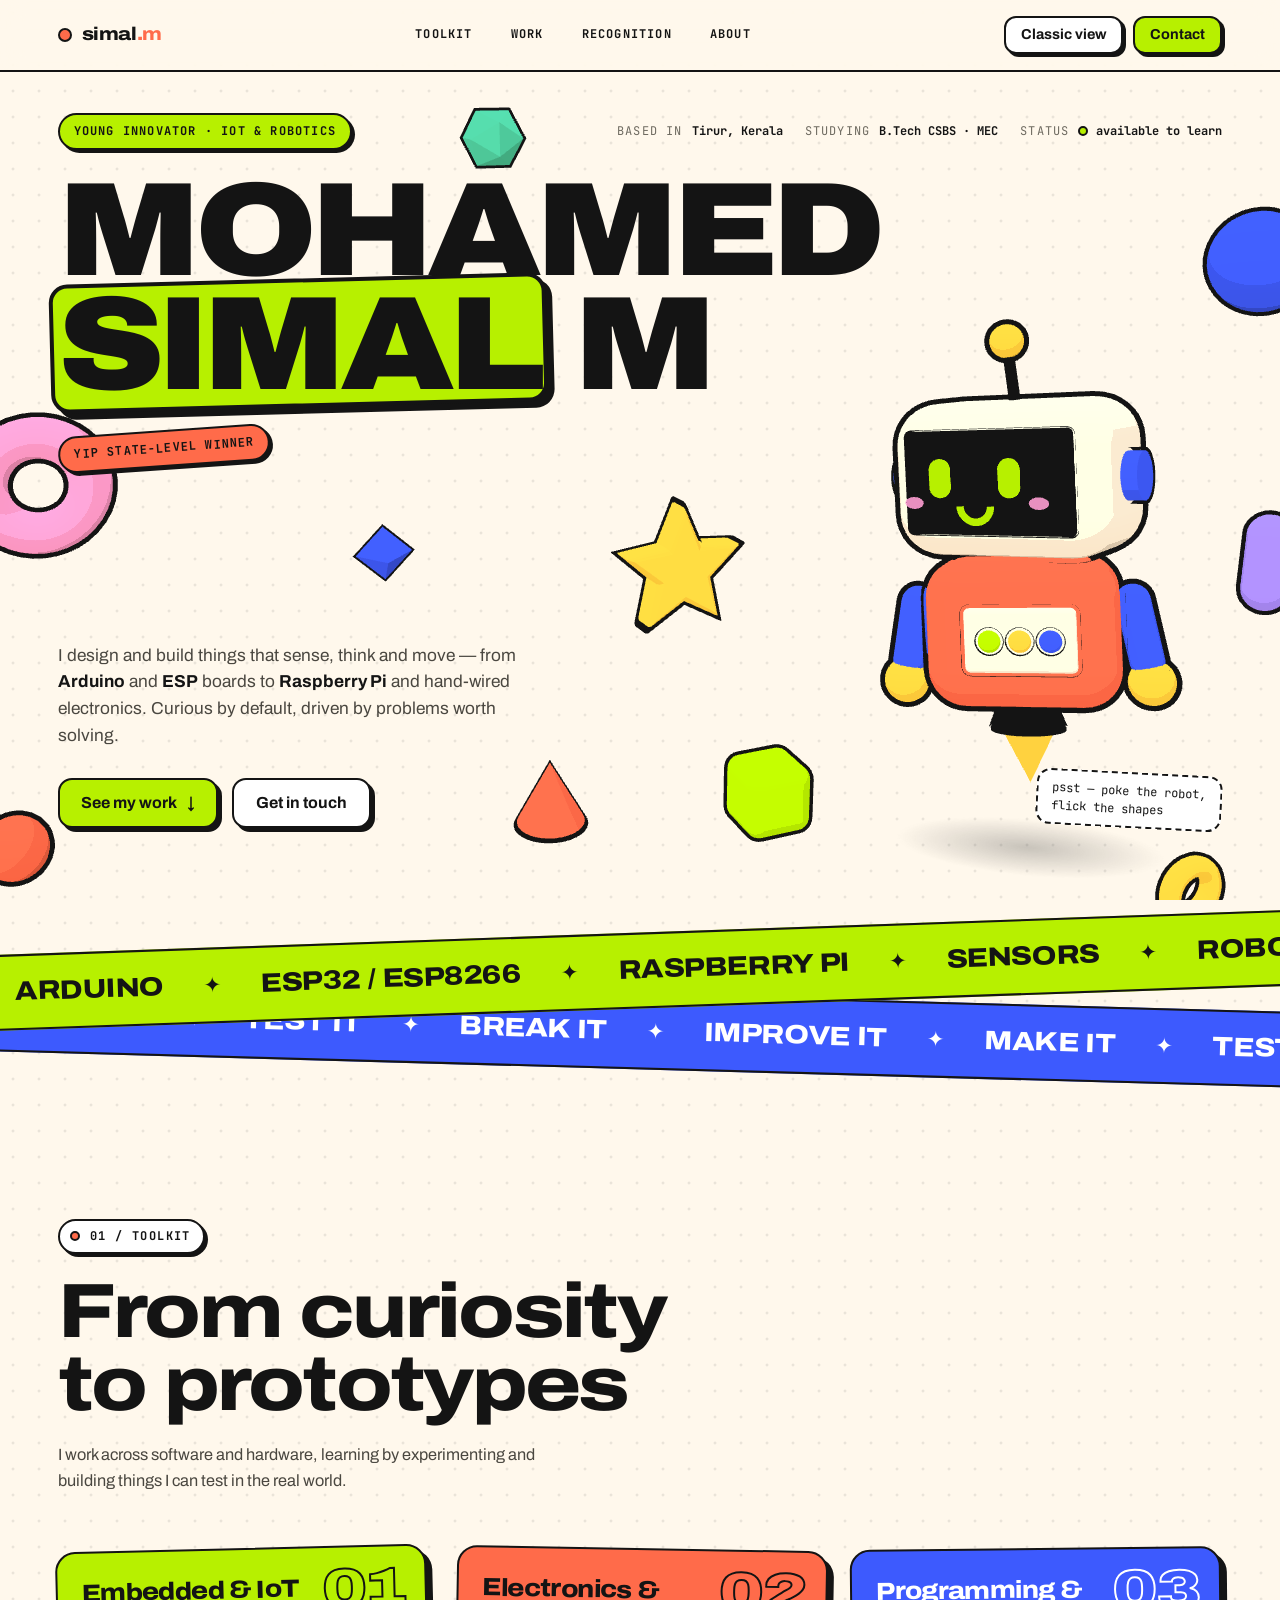
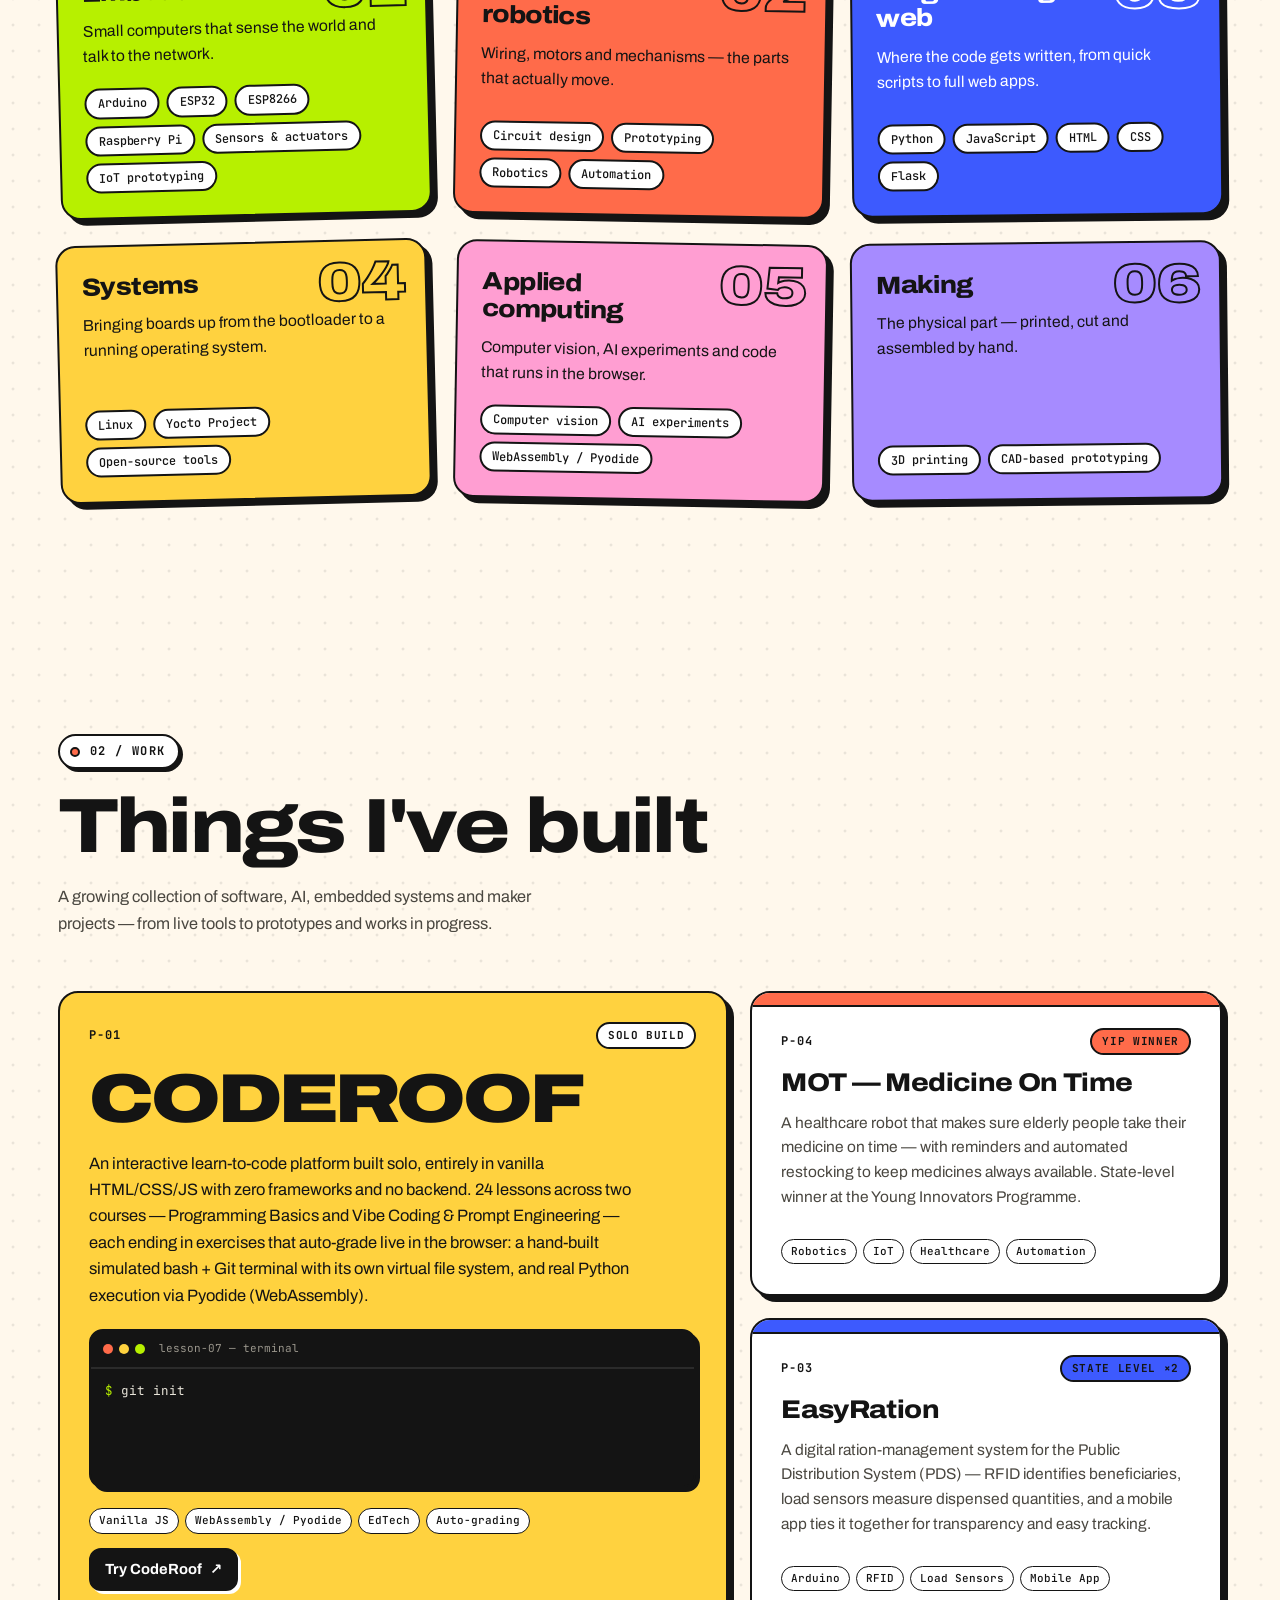
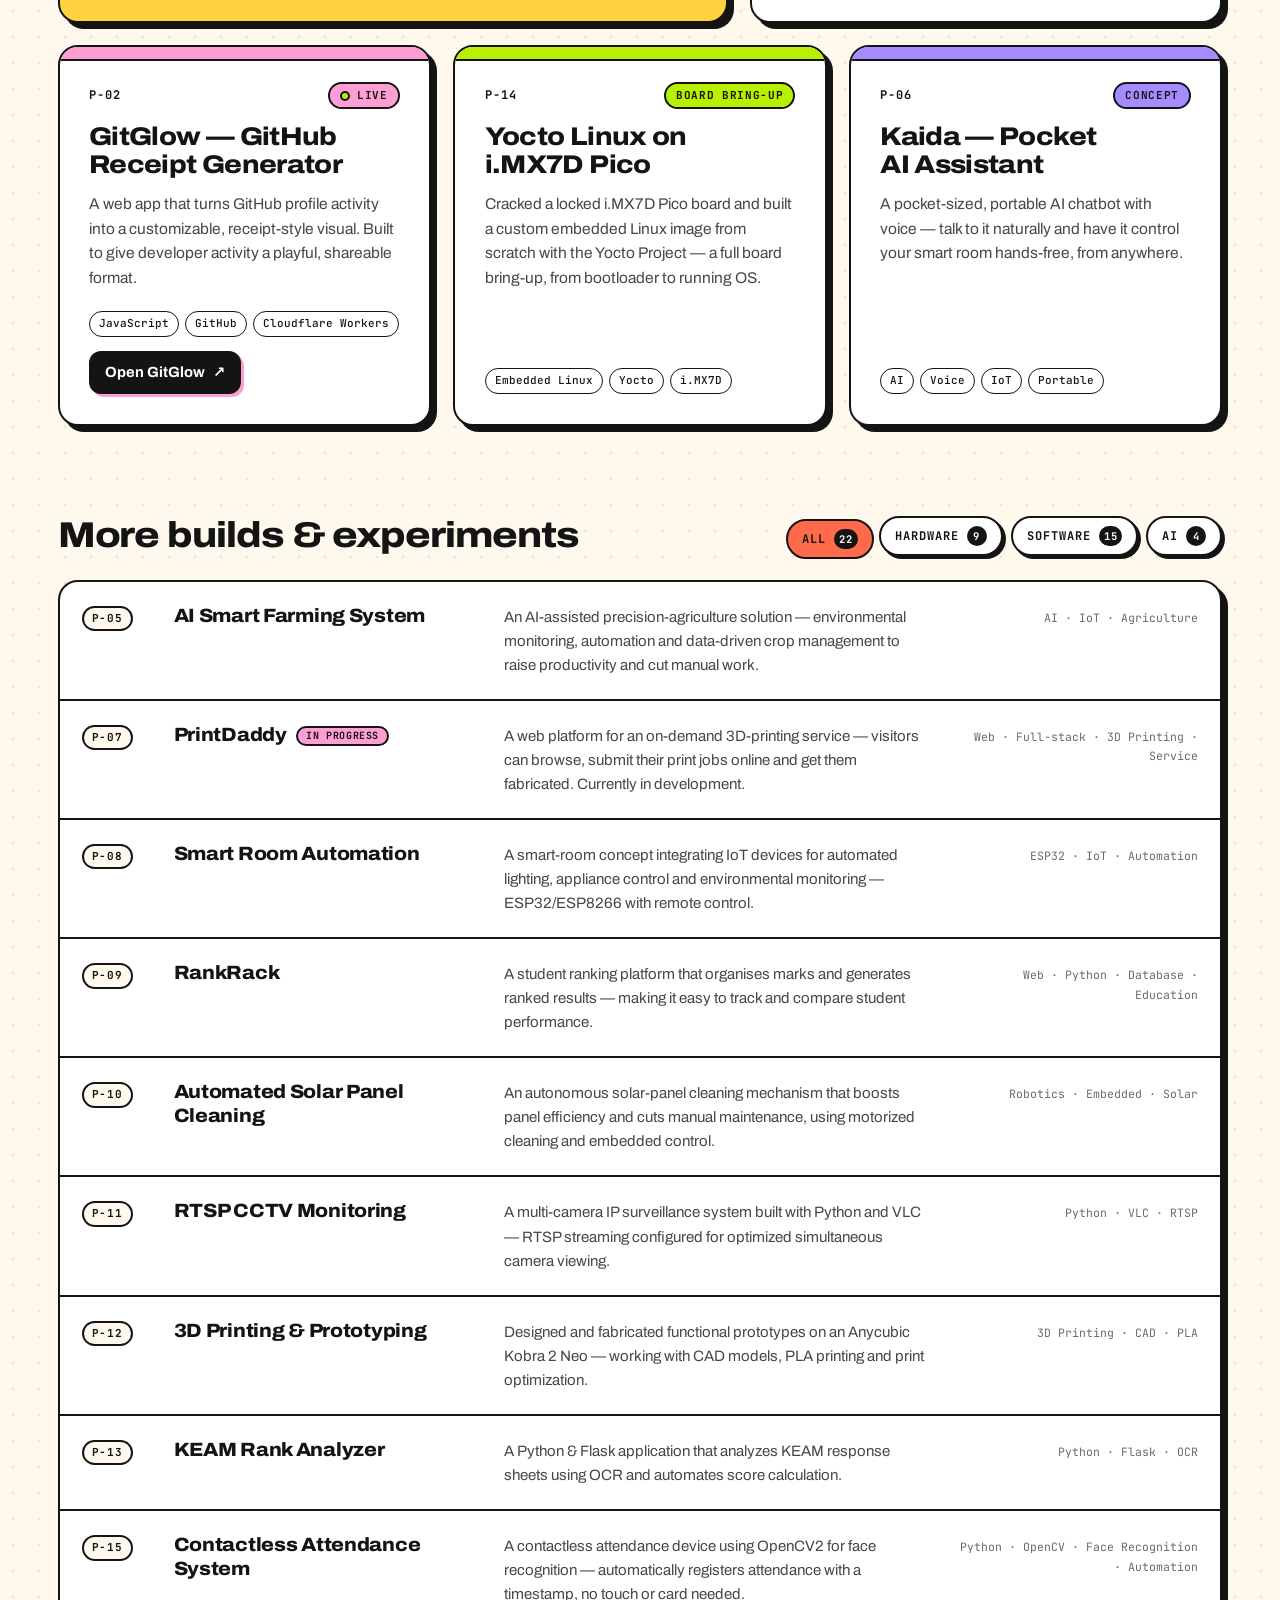
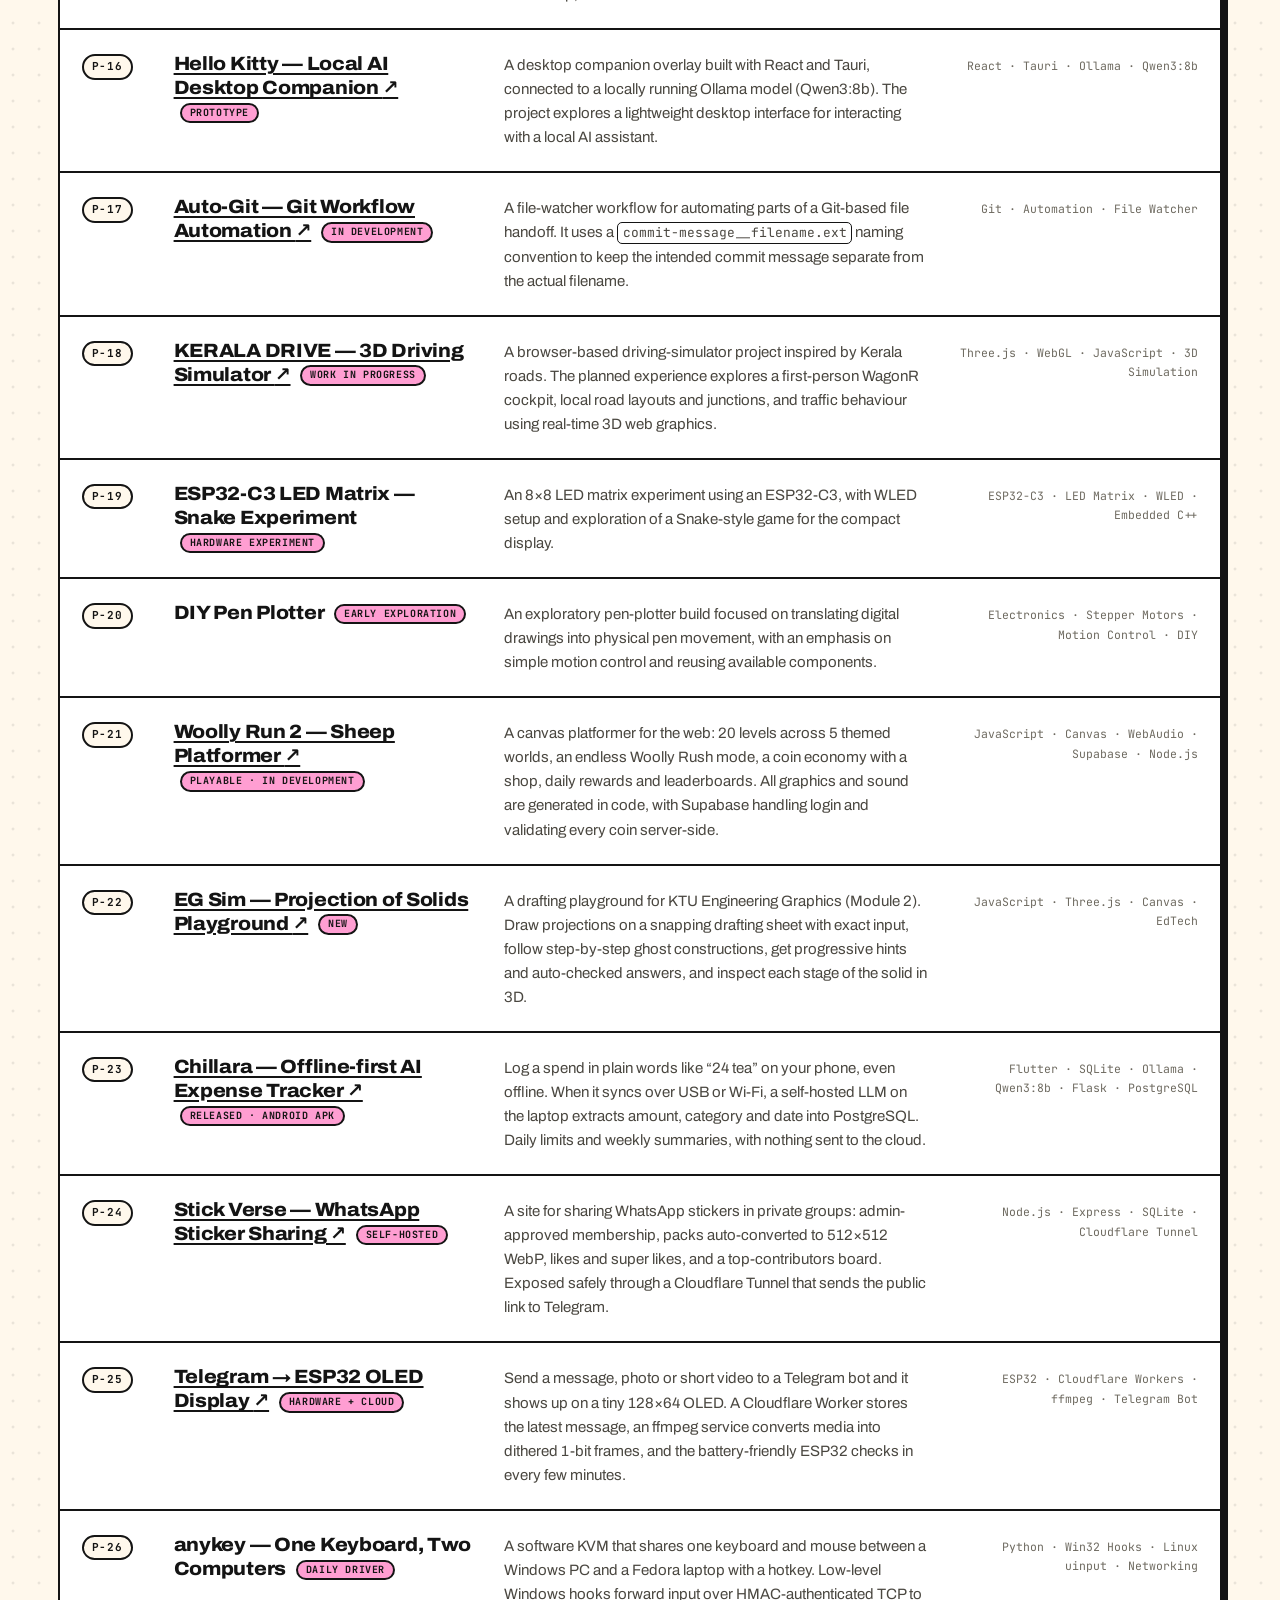
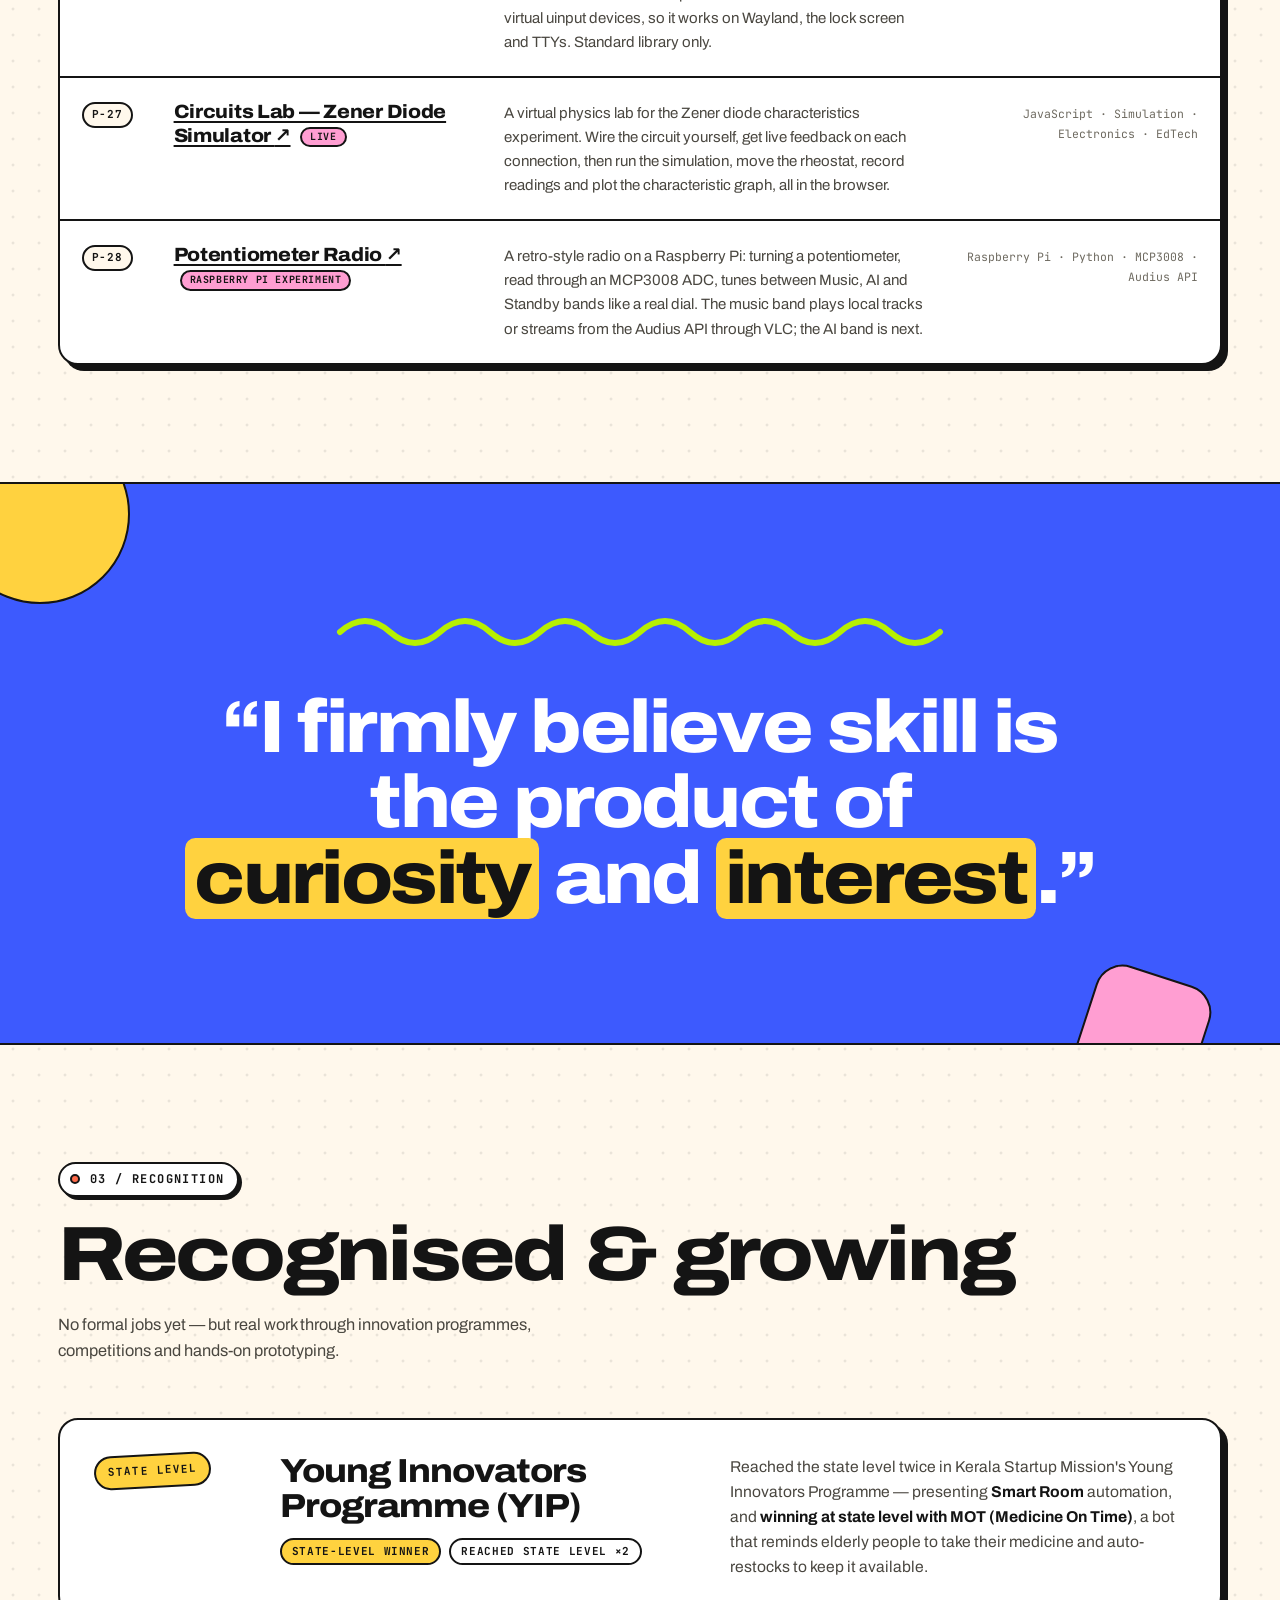
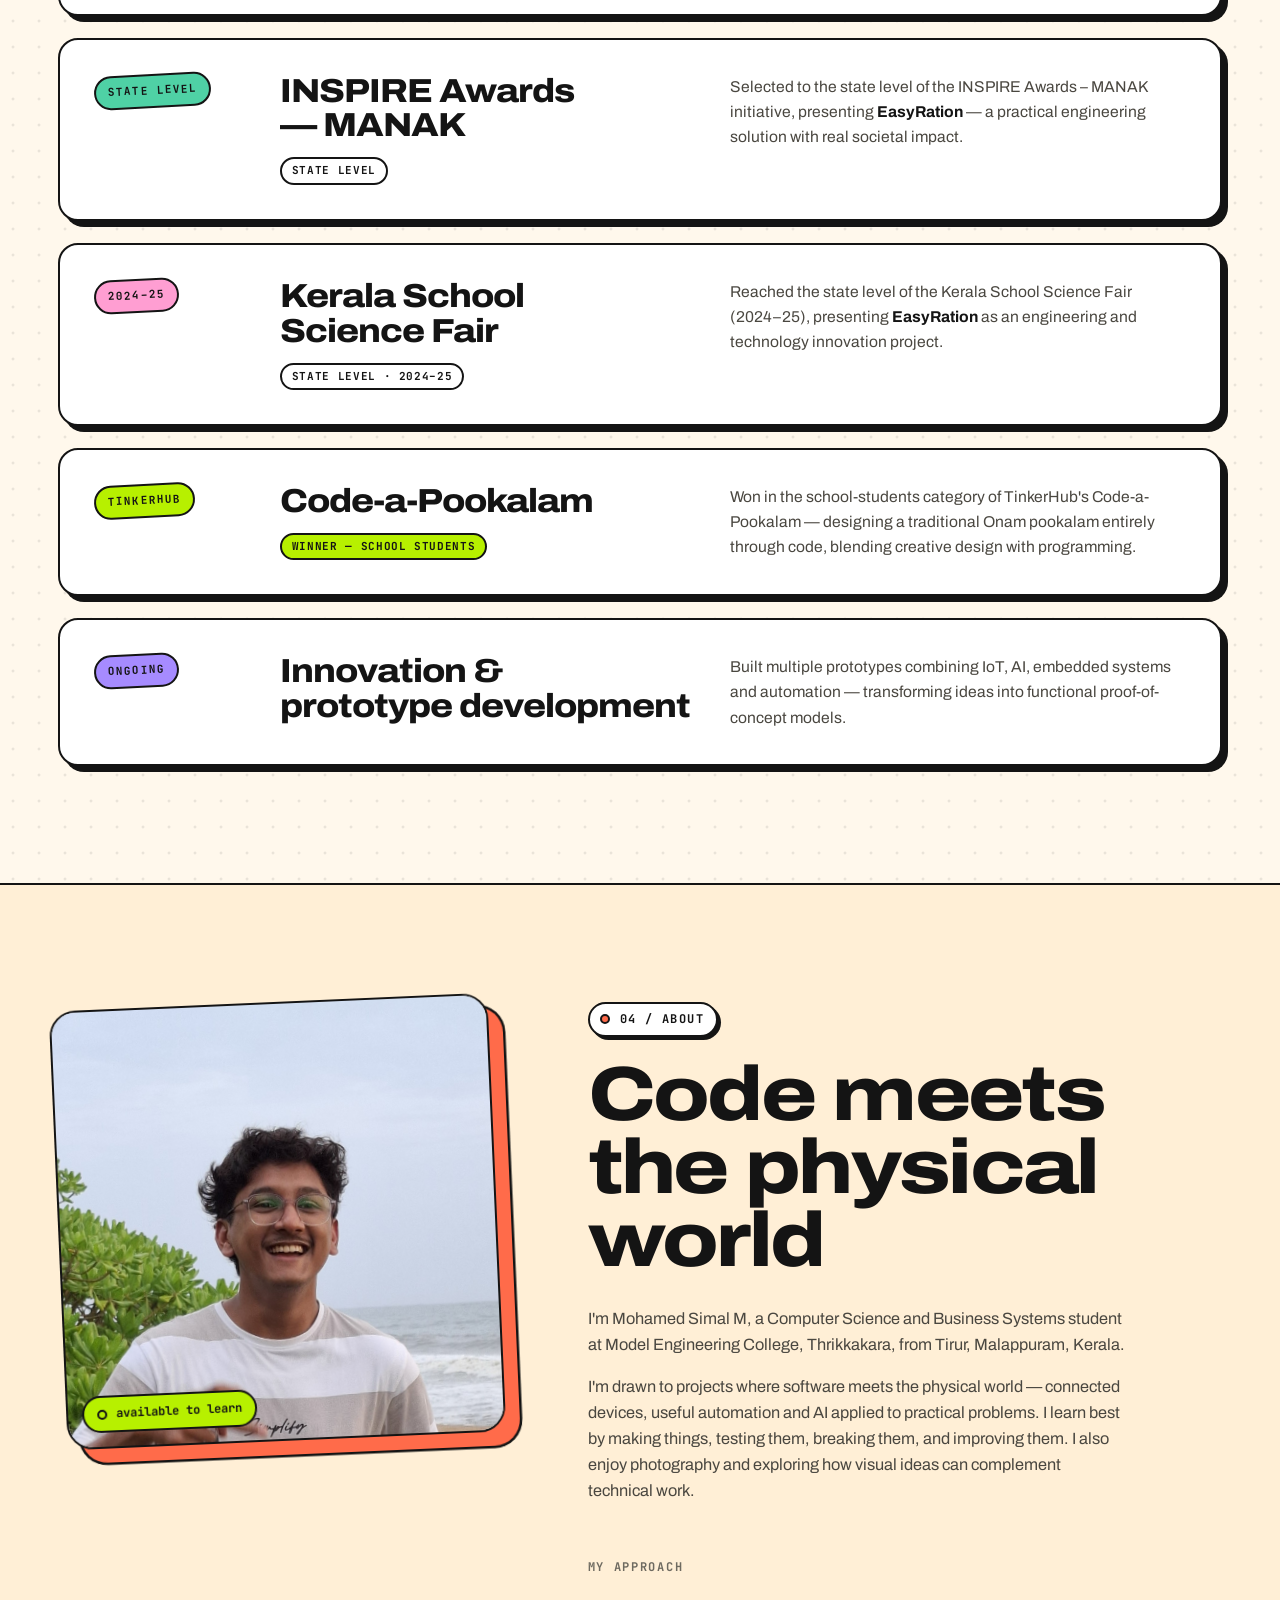
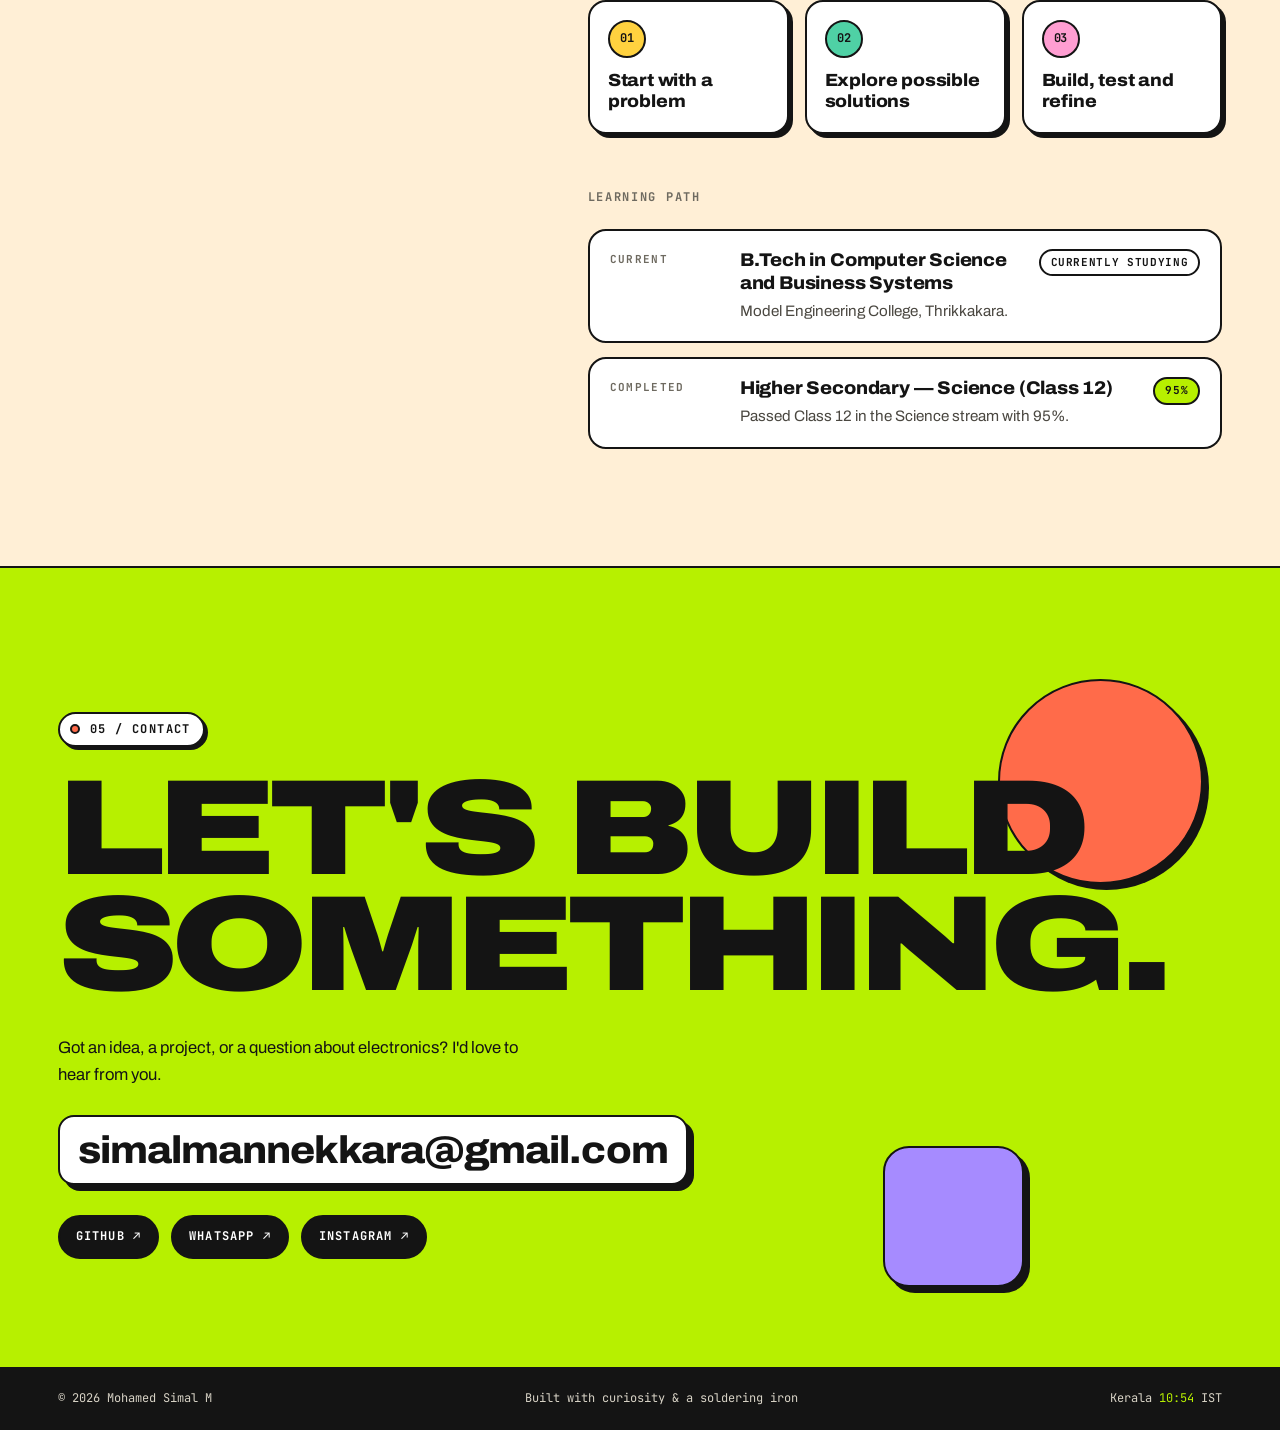
==== commit 884a5f7c: "Add eight new projects, fix GitGlow link, add Classic view switch New: Woolly Run 2, EG Sim, Chillar" ====
--- a/index.html
+++ b/index.html
@@ -3,488 +3,519 @@
 <head>
   <meta charset="UTF-8">
   <meta name="viewport" content="width=device-width, initial-scale=1.0">
-  <meta name="description" content="Mohamed Simal M — portfolio and CV">
-  <title>Mohamed Simal M — CV</title>
+  <meta name="description" content="Mohamed Simal M — developer, electronics enthusiast and maker from Kerala. Projects where code meets the physical world: embedded systems, IoT, robotics and AI.">
+  <meta name="theme-color" content="#FFF8EC">
+  <title>Mohamed Simal M — Developer &amp; Maker</title>
+  <meta property="og:type" content="website">
+  <meta property="og:title" content="Mohamed Simal M — Developer &amp; Maker">
+  <meta property="og:description" content="Projects where code meets the physical world: embedded systems, IoT, robotics and AI.">
+  <meta property="og:url" content="https://just-sil.github.io/just_me/">
+  <meta property="og:image" content="https://just-sil.github.io/just_me/me.jpg">
+  <link rel="icon" href="data:image/svg+xml,%3Csvg xmlns='http://www.w3.org/2000/svg' viewBox='0 0 32 32'%3E%3Crect width='32' height='32' rx='7' fill='%23B7F000' stroke='%23141414' stroke-width='3'/%3E%3Ccircle cx='16' cy='16' r='6' fill='%23FF6B4A' stroke='%23141414' stroke-width='2.5'/%3E%3C/svg%3E">
+  <script>
+    (function () {
+      var d = document.documentElement;
+      d.classList.add('js');
+      try {
+        if (window.WebGL2RenderingContext && document.createElement('canvas').getContext('webgl2')) {
+          d.classList.add('has-3d');
+        }
+      } catch (e) {}
+      // If the main script never runs, show everything rather than leave it hidden.
+      setTimeout(function () { if (!window.__booted) d.classList.remove('js'); }, 3500);
+    })();
+  </script>
   <link rel="preconnect" href="https://fonts.googleapis.com">
   <link rel="preconnect" href="https://fonts.gstatic.com" crossorigin>
-  <link href="https://fonts.googleapis.com/css2?family=Instrument+Serif:ital@0;1&family=Hanken+Grotesk:wght@400;500;600;700;800&family=Space+Mono:wght@400;700&display=swap" rel="stylesheet">
+  <link href="https://fonts.googleapis.com/css2?family=Archivo:wdth,wght@62..125,100..900&family=JetBrains+Mono:wght@400;500;700&display=swap" rel="stylesheet">
   <link rel="stylesheet" href="styles.css">
+  <script type="importmap">
+    { "imports": { "three": "./vendor/three.module.min.js", "three/addons/": "./vendor/addons/" } }
+  </script>
 </head>
 <body>
-<div id="cv-root" class="u1">
-
-  <div id="sc-progress" class="u2"></div>
-
-  <!-- ambient background -->
-  <div aria-hidden="true" class="u3">
-    <div class="u4"></div>
-    <div class="u5"></div>
-    <div class="u6"></div>
+<a class="skip" href="#main">Skip to content</a>
+<div class="progress" id="progress" aria-hidden="true"></div>
+
+<header class="nav">
+  <a class="nav__brand" href="#top" aria-label="Mohamed Simal M — back to top">
+    <span class="led" aria-hidden="true"></span>
+    <span class="nav__name">simal<span>.m</span></span>
+  </a>
+  <nav class="nav__links" aria-label="Sections">
+    <a href="#toolkit">Toolkit</a>
+    <a href="#projects">Work</a>
+    <a href="#experience">Recognition</a>
+    <a href="#about">About</a>
+  </nav>
+  <div class="nav__actions">
+    <a class="btn btn--sm view-switch" href="../" data-view="classic" title="Switch to the classic design">Classic view</a>
+    <a class="btn btn--primary btn--sm" href="#contact">Contact</a>
   </div>
-
-  <div class="u7">
-
-    <!-- nav -->
-    <nav class="u8">
-      <a href="#top" class="u9">
-        <span class="u10"></span>
-      </a>
-      <div data-nav-links="" class="u11">
-        <a href="#projects" class="u12">Projects</a>
-        <a href="#experience" class="u13">Experience</a>
-        <a href="#skills" class="u14">Skills</a>
-        <a href="#education" class="u15">Education</a>
-        <a href="#contact" class="u16">Contact</a>
-      </div>
-    </nav>
-
-    <!-- hero -->
-    <header id="top" class="u17">
-      <div>
-        <div data-hero="" class="u18">Young Innovator · IoT &amp; Robotics</div>
-        <h1 data-hero="" class="u19">Mohamed<br>Simal M</h1>
-        <p data-hero="" class="u20">I design and build things that sense, think and move — from <span class="u21">Arduino</span> and <span class="u22">ESP</span> boards to <span class="u23">Raspberry&nbsp;Pi</span> and hand-wired electronics. Curious by default, driven by problems worth solving.</p>
-        <div data-hero="" class="u24">
-          <a href="#projects" class="u25">See my work</a>
-          <a href="#contact" class="u26">Get in touch</a>
-        </div>
-      </div>
-      <div data-hero="" class="u27">
-        <div class="u28">
-          <div class="u29"></div>
-          <img id="msm-photo" src="me.jpg" alt="Mohamed Simal M" class="profile-photo">
-          <div class="u30">available to learn</div>
-        </div>
-      </div>
+</header>
+
+<main id="main">
+
+  <!-- ───────────── hero ───────────── -->
+  <section class="hero" id="top">
+    <canvas class="hero__canvas" id="toys" aria-hidden="true"></canvas>
+    <div class="hero__inner">
+      <div class="hero__top">
+        <p class="sticker sticker--lime" data-hero>Young Innovator · IoT &amp; Robotics</p>
+        <dl class="spec" data-hero>
+          <div><dt>Based in</dt><dd>Tirur, Kerala</dd></div>
+          <div><dt>Studying</dt><dd>B.Tech CSBS · MEC</dd></div>
+          <div><dt>Status</dt><dd><span class="led" aria-hidden="true"></span>available to learn</dd></div>
+        </dl>
+      </div>
+      <h1 class="hero__name" data-hero>
+        <span>Mohamed</span>
+        <span><mark>Simal</mark> M</span>
+      </h1>
+      <p class="sticker sticker--coral hero__badge" data-hero>YIP state-level winner</p>
+
+      <div class="hero__stage" id="stage-hero"></div>
+
+      <div class="hero__foot">
+        <div class="hero__copy">
+          <p class="hero__lede" data-hero>I design and build things that sense, think and move — from <strong>Arduino</strong> and <strong>ESP</strong> boards to <strong>Raspberry&nbsp;Pi</strong> and hand-wired electronics. Curious by default, driven by problems worth solving.</p>
+          <div class="hero__cta" data-hero>
+            <a class="btn btn--primary" href="#projects">See my work <span aria-hidden="true">↓</span></a>
+            <a class="btn" href="#contact">Get in touch</a>
+          </div>
+        </div>
+        <p class="hero__hint" aria-hidden="true">psst — poke the robot,<br>flick the shapes</p>
+      </div>
+    </div>
+  </section>
+
+  <!-- ───────────── marquee bands ───────────── -->
+  <div class="bands" aria-hidden="true">
+    <div class="marquee marquee--lime">
+      <div class="marquee__track">
+        <div class="marquee__group">
+          <span>Arduino</span><span>ESP32 / ESP8266</span><span>Raspberry Pi</span><span>Sensors</span><span>Robotics</span><span>IoT Prototyping</span><span>Circuit Design</span><span>Python</span><span>Computer Vision</span><span>3D Printing</span>
+        </div>
+        <div class="marquee__group">
+          <span>Arduino</span><span>ESP32 / ESP8266</span><span>Raspberry Pi</span><span>Sensors</span><span>Robotics</span><span>IoT Prototyping</span><span>Circuit Design</span><span>Python</span><span>Computer Vision</span><span>3D Printing</span>
+        </div>
+      </div>
+    </div>
+    <div class="marquee marquee--blue">
+      <div class="marquee__track">
+        <div class="marquee__group">
+          <span>Make it</span><span>Test it</span><span>Break it</span><span>Improve it</span><span>Make it</span><span>Test it</span><span>Break it</span><span>Improve it</span>
+        </div>
+        <div class="marquee__group">
+          <span>Make it</span><span>Test it</span><span>Break it</span><span>Improve it</span><span>Make it</span><span>Test it</span><span>Break it</span><span>Improve it</span>
+        </div>
+      </div>
+    </div>
+  </div>
+
+  <!-- ───────────── toolkit ───────────── -->
+  <section class="section kit" id="toolkit" aria-labelledby="kit-title">
+    <header class="section__head" data-reveal>
+      <p class="label">01 / Toolkit</p>
+      <h2 id="kit-title">From curiosity to prototypes</h2>
+      <p class="section__sub">I work across software and hardware, learning by experimenting and building things I can test in the real world.</p>
     </header>
 
-    <!-- marquee -->
-    <div class="u31">
-      <div class="u32">
-        <div class="u33">
-          <span class="u34">Arduino</span><span class="u35">·</span><span class="u36">ESP32 / ESP8266</span><span class="u37">·</span><span class="u38">Raspberry Pi</span><span class="u39">·</span><span class="u40">Sensors</span><span class="u41">·</span><span class="u42">Robotics</span><span class="u43">·</span><span class="u44">IoT Prototyping</span><span class="u45">·</span><span class="u46">Circuit Design</span><span class="u47">·</span>
-        </div>
-        <div aria-hidden="true" class="u48">
-          <span class="u49">Arduino</span><span class="u50">·</span><span class="u51">ESP32 / ESP8266</span><span class="u52">·</span><span class="u53">Raspberry Pi</span><span class="u54">·</span><span class="u55">Sensors</span><span class="u56">·</span><span class="u57">Robotics</span><span class="u58">·</span><span class="u59">IoT Prototyping</span><span class="u60">·</span><span class="u61">Circuit Design</span><span class="u62">·</span>
-        </div>
-      </div>
-    </div>
-
-    <!-- philosophy quote -->
-    <div data-reveal class="u63">
-      <p class="u64">
-        “I firmly believe skill is the product of <span class="u65">curiosity</span> and <span class="u66">interest</span>.”
-      </p>
-    </div>
-
-    <!-- projects -->
-    <section id="projects" class="u67">
-      <div data-reveal="" class="u68">
-        <div class="u69">01 / PROJECTS</div>
-        <h2 class="u70">Things I've built</h2>
-        <p class="u71">A growing collection of software, AI, embedded systems and maker projects — from live tools to prototypes and works in progress.</p>
-      </div>
-      <div data-project-grid="" class="u72">
-        <article data-reveal="" class="u73">
-          <div class="u74">
-            <span class="u75">P-01</span>
-            <span class="u76">SOLO BUILD</span>
+    <ul class="kit__grid">
+      <li class="tool tool--lime" data-reveal>
+        <span class="tool__num">01</span>
+        <h3>Embedded &amp; IoT</h3>
+        <p>Small computers that sense the world and talk to the network.</p>
+        <ul class="chips"><li>Arduino</li><li>ESP32</li><li>ESP8266</li><li>Raspberry Pi</li><li>Sensors &amp; actuators</li><li>IoT prototyping</li></ul>
+      </li>
+      <li class="tool tool--coral" data-reveal>
+        <span class="tool__num">02</span>
+        <h3>Electronics &amp; robotics</h3>
+        <p>Wiring, motors and mechanisms — the parts that actually move.</p>
+        <ul class="chips"><li>Circuit design</li><li>Prototyping</li><li>Robotics</li><li>Automation</li></ul>
+      </li>
+      <li class="tool tool--blue" data-reveal>
+        <span class="tool__num">03</span>
+        <h3>Programming &amp; web</h3>
+        <p>Where the code gets written, from quick scripts to full web apps.</p>
+        <ul class="chips"><li>Python</li><li>JavaScript</li><li>HTML</li><li>CSS</li><li>Flask</li></ul>
+      </li>
+      <li class="tool tool--yellow" data-reveal>
+        <span class="tool__num">04</span>
+        <h3>Systems</h3>
+        <p>Bringing boards up from the bootloader to a running operating system.</p>
+        <ul class="chips"><li>Linux</li><li>Yocto Project</li><li>Open-source tools</li></ul>
+      </li>
+      <li class="tool tool--pink" data-reveal>
+        <span class="tool__num">05</span>
+        <h3>Applied computing</h3>
+        <p>Computer vision, AI experiments and code that runs in the browser.</p>
+        <ul class="chips"><li>Computer vision</li><li>AI experiments</li><li>WebAssembly / Pyodide</li></ul>
+      </li>
+      <li class="tool tool--purple" data-reveal>
+        <span class="tool__num">06</span>
+        <h3>Making</h3>
+        <p>The physical part — printed, cut and assembled by hand.</p>
+        <ul class="chips"><li>3D printing</li><li>CAD-based prototyping</li></ul>
+      </li>
+    </ul>
+  </section>
+
+  <!-- ───────────── work ───────────── -->
+  <section class="section work" id="projects" aria-labelledby="work-title">
+    <header class="section__head" data-reveal>
+      <p class="label">02 / Work</p>
+      <h2 id="work-title">Things I've built</h2>
+      <p class="section__sub">A growing collection of software, AI, embedded systems and maker projects — from live tools to prototypes and works in progress.</p>
+    </header>
+
+    <div class="bento">
+      <article class="card card--xl" data-reveal>
+        <div class="card__face tone-yellow" data-tilt>
+          <div class="card__top"><span class="card__id">P-01</span><span class="badge">Solo build</span></div>
+          <h3>CodeRoof</h3>
+          <p>An interactive learn-to-code platform built solo, entirely in vanilla HTML/CSS/JS with zero frameworks and no backend. 24 lessons across two courses — Programming Basics and Vibe Coding &amp; Prompt Engineering — each ending in exercises that auto-grade live in the browser: a hand-built simulated bash + Git terminal with its own virtual file system, and real Python execution via Pyodide (WebAssembly).</p>
+          <div class="term" aria-hidden="true">
+            <div class="term__bar"><i></i><i></i><i></i><span>lesson-07 — terminal</span></div>
+            <pre class="term__out" id="term">$ git init
+Initialized empty Git repository
+$ python hello.py
+Hello from the browser
+✓ exercise passed</pre>
           </div>
-          <h3 class="u77">CodeRoof</h3>
-          <p class="u78">An interactive learn-to-code platform built solo, entirely in vanilla HTML/CSS/JS with zero frameworks and no backend. 24 lessons across two courses — Programming Basics and Vibe Coding &amp; Prompt Engineering — each ending in exercises that auto-grade live in the browser: a hand-built simulated bash + Git terminal with its own virtual file system, and real Python execution via Pyodide (WebAssembly).<br><a href="https://just-sil.github.io/code_roof/">try now↗</a></p>
-          <div class="u79">
-            <span class="u80">Vanilla JS</span>
-            <span class="u81">WebAssembly / Pyodide</span>
-            <span class="u82">EdTech</span>
-            <span class="u83">Auto-grading</span>
+          <ul class="tags"><li>Vanilla JS</li><li>WebAssembly / Pyodide</li><li>EdTech</li><li>Auto-grading</li></ul>
+          <a class="card__link" href="https://just-sil.github.io/code_roof/" target="_blank" rel="noopener noreferrer">Try CodeRoof <span aria-hidden="true">↗</span></a>
+        </div>
+      </article>
+
+      <article class="card card--m" data-reveal>
+        <div class="card__face tone-coral" data-tilt>
+          <div class="card__top"><span class="card__id">P-04</span><span class="badge">YIP winner</span></div>
+          <h3>MOT — Medicine On Time</h3>
+          <p>A healthcare robot that makes sure elderly people take their medicine on time — with reminders and automated restocking to keep medicines always available. State-level winner at the Young Innovators Programme.</p>
+          <ul class="tags"><li>Robotics</li><li>IoT</li><li>Healthcare</li><li>Automation</li></ul>
+        </div>
+      </article>
+
+      <article class="card card--m" data-reveal>
+        <div class="card__face tone-blue" data-tilt>
+          <div class="card__top"><span class="card__id">P-03</span><span class="badge">State level ×2</span></div>
+          <h3>EasyRation</h3>
+          <p>A digital ration-management system for the Public Distribution System (PDS) — RFID identifies beneficiaries, load sensors measure dispensed quantities, and a mobile app ties it together for transparency and easy tracking.</p>
+          <ul class="tags"><li>Arduino</li><li>RFID</li><li>Load Sensors</li><li>Mobile App</li></ul>
+        </div>
+      </article>
+
+      <article class="card card--s" data-reveal>
+        <div class="card__face tone-pink" data-tilt>
+          <div class="card__top"><span class="card__id">P-02</span><span class="badge badge--live"><span class="led" aria-hidden="true"></span>Live</span></div>
+          <h3>GitGlow — GitHub Receipt Generator</h3>
+          <p>A web app that turns GitHub profile activity into a customizable, receipt-style visual. Built to give developer activity a playful, shareable format.</p>
+          <ul class="tags"><li>JavaScript</li><li>GitHub</li><li>Cloudflare Workers</li></ul>
+          <a class="card__link" href="https://gitglow.pages.dev/" target="_blank" rel="noopener noreferrer">Open GitGlow <span aria-hidden="true">↗</span></a>
+        </div>
+      </article>
+
+      <article class="card card--s" data-reveal>
+        <div class="card__face tone-lime" data-tilt>
+          <div class="card__top"><span class="card__id">P-14</span><span class="badge badge--ghost">Board bring-up</span></div>
+          <h3>Yocto Linux on i.MX7D Pico</h3>
+          <p>Cracked a locked i.MX7D Pico board and built a custom embedded Linux image from scratch with the Yocto Project — a full board bring-up, from bootloader to running OS.</p>
+          <ul class="tags"><li>Embedded Linux</li><li>Yocto</li><li>i.MX7D</li></ul>
+        </div>
+      </article>
+
+      <article class="card card--s" data-reveal>
+        <div class="card__face tone-purple" data-tilt>
+          <div class="card__top"><span class="card__id">P-06</span><span class="badge badge--ghost">Concept</span></div>
+          <h3>Kaida — Pocket AI Assistant</h3>
+          <p>A pocket-sized, portable AI chatbot with voice — talk to it naturally and have it control your smart room hands-free, from anywhere.</p>
+          <ul class="tags"><li>AI</li><li>Voice</li><li>IoT</li><li>Portable</li></ul>
+        </div>
+      </article>
+    </div>
+
+    <div class="index">
+      <div class="index__bar" data-reveal>
+        <h3>More builds &amp; experiments</h3>
+        <div class="filters" role="group" aria-label="Filter projects by type">
+          <button class="filter is-on" type="button" data-filter="all" aria-pressed="true">All</button>
+          <button class="filter" type="button" data-filter="hardware" aria-pressed="false">Hardware</button>
+          <button class="filter" type="button" data-filter="software" aria-pressed="false">Software</button>
+          <button class="filter" type="button" data-filter="ai" aria-pressed="false">AI</button>
+        </div>
+      </div>
+
+      <ul class="index__list" id="index-list">
+        <li class="row" data-cat="hardware ai" data-reveal>
+          <span class="row__id">P-05</span>
+          <h4 class="row__title">AI Smart Farming System</h4>
+          <p class="row__desc">An AI-assisted precision-agriculture solution — environmental monitoring, automation and data-driven crop management to raise productivity and cut manual work.</p>
+          <p class="row__meta">AI · IoT · Agriculture</p>
+        </li>
+        <li class="row" data-cat="software" data-reveal>
+          <span class="row__id">P-07</span>
+          <h4 class="row__title">PrintDaddy <span class="status">In progress</span></h4>
+          <p class="row__desc">A web platform for an on-demand 3D-printing service — visitors can browse, submit their print jobs online and get them fabricated. Currently in development.</p>
+          <p class="row__meta">Web · Full-stack · 3D Printing · Service</p>
+        </li>
+        <li class="row" data-cat="hardware" data-reveal>
+          <span class="row__id">P-08</span>
+          <h4 class="row__title">Smart Room Automation</h4>
+          <p class="row__desc">A smart-room concept integrating IoT devices for automated lighting, appliance control and environmental monitoring — ESP32/ESP8266 with remote control.</p>
+          <p class="row__meta">ESP32 · IoT · Automation</p>
+        </li>
+        <li class="row" data-cat="software" data-reveal>
+          <span class="row__id">P-09</span>
+          <h4 class="row__title">RankRack</h4>
+          <p class="row__desc">A student ranking platform that organises marks and generates ranked results — making it easy to track and compare student performance.</p>
+          <p class="row__meta">Web · Python · Database · Education</p>
+        </li>
+        <li class="row" data-cat="hardware" data-reveal>
+          <span class="row__id">P-10</span>
+          <h4 class="row__title">Automated Solar Panel Cleaning</h4>
+          <p class="row__desc">An autonomous solar-panel cleaning mechanism that boosts panel efficiency and cuts manual maintenance, using motorized cleaning and embedded control.</p>
+          <p class="row__meta">Robotics · Embedded · Solar</p>
+        </li>
+        <li class="row" data-cat="software" data-reveal>
+          <span class="row__id">P-11</span>
+          <h4 class="row__title">RTSP CCTV Monitoring</h4>
+          <p class="row__desc">A multi-camera IP surveillance system built with Python and VLC — RTSP streaming configured for optimized simultaneous camera viewing.</p>
+          <p class="row__meta">Python · VLC · RTSP</p>
+        </li>
+        <li class="row" data-cat="hardware" data-reveal>
+          <span class="row__id">P-12</span>
+          <h4 class="row__title">3D Printing &amp; Prototyping</h4>
+          <p class="row__desc">Designed and fabricated functional prototypes on an Anycubic Kobra 2 Neo — working with CAD models, PLA printing and print optimization.</p>
+          <p class="row__meta">3D Printing · CAD · PLA</p>
+        </li>
+        <li class="row" data-cat="software" data-reveal>
+          <span class="row__id">P-13</span>
+          <h4 class="row__title">KEAM Rank Analyzer</h4>
+          <p class="row__desc">A Python &amp; Flask application that analyzes KEAM response sheets using OCR and automates score calculation.</p>
+          <p class="row__meta">Python · Flask · OCR</p>
+        </li>
+        <li class="row" data-cat="software ai" data-reveal>
+          <span class="row__id">P-15</span>
+          <h4 class="row__title">Contactless Attendance System</h4>
+          <p class="row__desc">A contactless attendance device using OpenCV2 for face recognition — automatically registers attendance with a timestamp, no touch or card needed.</p>
+          <p class="row__meta">Python · OpenCV · Face Recognition · Automation</p>
+        </li>
+        <li class="row" data-cat="software ai" data-reveal>
+          <span class="row__id">P-16</span>
+          <h4 class="row__title"><a href="https://github.com/just-sil/hello_kitty" target="_blank" rel="noopener noreferrer">Hello Kitty — Local AI Desktop Companion <span aria-hidden="true">↗</span></a> <span class="status">Prototype</span></h4>
+          <p class="row__desc">A desktop companion overlay built with React and Tauri, connected to a locally running Ollama model (Qwen3:8b). The project explores a lightweight desktop interface for interacting with a local AI assistant.</p>
+          <p class="row__meta">React · Tauri · Ollama · Qwen3:8b</p>
+        </li>
+        <li class="row" data-cat="software" data-reveal>
+          <span class="row__id">P-17</span>
+          <h4 class="row__title"><a href="https://github.com/just-sil/auto-git" target="_blank" rel="noopener noreferrer">Auto-Git — Git Workflow Automation <span aria-hidden="true">↗</span></a> <span class="status">In development</span></h4>
+          <p class="row__desc">A file-watcher workflow for automating parts of a Git-based file handoff. It uses a <code>commit-message__filename.ext</code> naming convention to keep the intended commit message separate from the actual filename.</p>
+          <p class="row__meta">Git · Automation · File Watcher</p>
+        </li>
+        <li class="row" data-cat="software" data-reveal>
+          <span class="row__id">P-18</span>
+          <h4 class="row__title"><a href="https://github.com/just-sil/kerala-drive" target="_blank" rel="noopener noreferrer">KERALA DRIVE — 3D Driving Simulator <span aria-hidden="true">↗</span></a> <span class="status">Work in progress</span></h4>
+          <p class="row__desc">A browser-based driving-simulator project inspired by Kerala roads. The planned experience explores a first-person WagonR cockpit, local road layouts and junctions, and traffic behaviour using real-time 3D web graphics.</p>
+          <p class="row__meta">Three.js · WebGL · JavaScript · 3D Simulation</p>
+        </li>
+        <li class="row" data-cat="hardware" data-reveal>
+          <span class="row__id">P-19</span>
+          <h4 class="row__title">ESP32-C3 LED Matrix — Snake Experiment <span class="status">Hardware experiment</span></h4>
+          <p class="row__desc">An 8×8 LED matrix experiment using an ESP32-C3, with WLED setup and exploration of a Snake-style game for the compact display.</p>
+          <p class="row__meta">ESP32-C3 · LED Matrix · WLED · Embedded C++</p>
+        </li>
+        <li class="row" data-cat="hardware" data-reveal>
+          <span class="row__id">P-20</span>
+          <h4 class="row__title">DIY Pen Plotter <span class="status">Early exploration</span></h4>
+          <p class="row__desc">An exploratory pen-plotter build focused on translating digital drawings into physical pen movement, with an emphasis on simple motion control and reusing available components.</p>
+          <p class="row__meta">Electronics · Stepper Motors · Motion Control · DIY</p>
+        </li>
+        <li class="row" data-cat="software" data-reveal>
+          <span class="row__id">P-21</span>
+          <h4 class="row__title"><a href="https://github.com/just-sil/cospo" target="_blank" rel="noopener noreferrer">Woolly Run 2 — Sheep Platformer <span aria-hidden="true">↗</span></a> <span class="status">Playable · In development</span></h4>
+          <p class="row__desc">A canvas platformer for the web: 20 levels across 5 themed worlds, an endless Woolly Rush mode, a coin economy with a shop, daily rewards and leaderboards. All graphics and sound are generated in code, with Supabase handling login and validating every coin server-side.</p>
+          <p class="row__meta">JavaScript · Canvas · WebAudio · Supabase · Node.js</p>
+        </li>
+        <li class="row" data-cat="software" data-reveal>
+          <span class="row__id">P-22</span>
+          <h4 class="row__title"><a href="https://github.com/just-sil/eg-sim" target="_blank" rel="noopener noreferrer">EG Sim — Projection of Solids Playground <span aria-hidden="true">↗</span></a> <span class="status">New</span></h4>
+          <p class="row__desc">A drafting playground for KTU Engineering Graphics (Module 2). Draw projections on a snapping drafting sheet with exact input, follow step-by-step ghost constructions, get progressive hints and auto-checked answers, and inspect each stage of the solid in 3D.</p>
+          <p class="row__meta">JavaScript · Three.js · Canvas · EdTech</p>
+        </li>
+        <li class="row" data-cat="software ai" data-reveal>
+          <span class="row__id">P-23</span>
+          <h4 class="row__title"><a href="https://github.com/just-sil/expense_tracker" target="_blank" rel="noopener noreferrer">Chillara — Offline-first AI Expense Tracker <span aria-hidden="true">↗</span></a> <span class="status">Released · Android APK</span></h4>
+          <p class="row__desc">Log a spend in plain words like “24 tea” on your phone, even offline. When it syncs over USB or Wi-Fi, a self-hosted LLM on the laptop extracts amount, category and date into PostgreSQL. Daily limits and weekly summaries, with nothing sent to the cloud.</p>
+          <p class="row__meta">Flutter · SQLite · Ollama · Qwen3:8b · Flask · PostgreSQL</p>
+        </li>
+        <li class="row" data-cat="software" data-reveal>
+          <span class="row__id">P-24</span>
+          <h4 class="row__title"><a href="https://github.com/just-sil/stickverse" target="_blank" rel="noopener noreferrer">Stick Verse — WhatsApp Sticker Sharing <span aria-hidden="true">↗</span></a> <span class="status">Self-hosted</span></h4>
+          <p class="row__desc">A site for sharing WhatsApp stickers in private groups: admin-approved membership, packs auto-converted to 512×512 WebP, likes and super likes, and a top-contributors board. Exposed safely through a Cloudflare Tunnel that sends the public link to Telegram.</p>
+          <p class="row__meta">Node.js · Express · SQLite · Cloudflare Tunnel</p>
+        </li>
+        <li class="row" data-cat="hardware software" data-reveal>
+          <span class="row__id">P-25</span>
+          <h4 class="row__title"><a href="https://github.com/just-sil/pathiribot" target="_blank" rel="noopener noreferrer">Telegram → ESP32 OLED Display <span aria-hidden="true">↗</span></a> <span class="status">Hardware + cloud</span></h4>
+          <p class="row__desc">Send a message, photo or short video to a Telegram bot and it shows up on a tiny 128×64 OLED. A Cloudflare Worker stores the latest message, an ffmpeg service converts media into dithered 1-bit frames, and the battery-friendly ESP32 checks in every few minutes.</p>
+          <p class="row__meta">ESP32 · Cloudflare Workers · ffmpeg · Telegram Bot</p>
+        </li>
+        <li class="row" data-cat="software" data-reveal>
+          <span class="row__id">P-26</span>
+          <h4 class="row__title">anykey — One Keyboard, Two Computers <span class="status">Daily driver</span></h4>
+          <p class="row__desc">A software KVM that shares one keyboard and mouse between a Windows PC and a Fedora laptop with a hotkey. Low-level Windows hooks forward input over HMAC-authenticated TCP to virtual uinput devices, so it works on Wayland, the lock screen and TTYs. Standard library only.</p>
+          <p class="row__meta">Python · Win32 Hooks · Linux uinput · Networking</p>
+        </li>
+        <li class="row" data-cat="software hardware" data-reveal>
+          <span class="row__id">P-27</span>
+          <h4 class="row__title"><a href="https://just-sil.github.io/sim-lab/" target="_blank" rel="noopener noreferrer">Circuits Lab — Zener Diode Simulator <span aria-hidden="true">↗</span></a> <span class="status">Live</span></h4>
+          <p class="row__desc">A virtual physics lab for the Zener diode characteristics experiment. Wire the circuit yourself, get live feedback on each connection, then run the simulation, move the rheostat, record readings and plot the characteristic graph, all in the browser.</p>
+          <p class="row__meta">JavaScript · Simulation · Electronics · EdTech</p>
+        </li>
+        <li class="row" data-cat="hardware" data-reveal>
+          <span class="row__id">P-28</span>
+          <h4 class="row__title"><a href="https://github.com/just-sil/the-faah-radio" target="_blank" rel="noopener noreferrer">Potentiometer Radio <span aria-hidden="true">↗</span></a> <span class="status">Raspberry Pi experiment</span></h4>
+          <p class="row__desc">A retro-style radio on a Raspberry Pi: turning a potentiometer, read through an MCP3008 ADC, tunes between Music, AI and Standby bands like a real dial. The music band plays local tracks or streams from the Audius API through VLC; the AI band is next.</p>
+          <p class="row__meta">Raspberry Pi · Python · MCP3008 · Audius API</p>
+        </li>
+      </ul>
+    </div>
+  </section>
+
+  <!-- ───────────── quote ───────────── -->
+  <section class="quote" aria-label="Philosophy">
+    <svg class="squiggle" viewBox="0 0 608 44" aria-hidden="true"><path d="M4 22 q 25 -22 50 0 t 50 0 q 25 -22 50 0 t 50 0 q 25 -22 50 0 t 50 0 q 25 -22 50 0 t 50 0 q 25 -22 50 0 t 50 0 q 25 -22 50 0 t 50 0" pathLength="1"/></svg>
+    <blockquote id="quote">
+      <p>“I firmly believe skill is the product of <em>curiosity</em> and <em>interest</em>.”</p>
+    </blockquote>
+  </section>
+
+  <!-- ───────────── recognition ───────────── -->
+  <section class="section awards" id="experience" aria-labelledby="awards-title">
+    <header class="section__head" data-reveal>
+      <p class="label">03 / Recognition</p>
+      <h2 id="awards-title">Recognised &amp; growing</h2>
+      <p class="section__sub">No formal jobs yet — but real work through innovation programmes, competitions and hands-on prototyping.</p>
+    </header>
+
+    <ol class="awards__list">
+      <li class="award" data-reveal>
+        <p class="award__when">State level</p>
+        <div class="award__main">
+          <h3>Young Innovators Programme (YIP)</h3>
+          <p class="badges"><span class="badge">State-level winner</span><span class="badge badge--ghost">Reached state level ×2</span></p>
+        </div>
+        <p class="award__desc">Reached the state level twice in Kerala Startup Mission's Young Innovators Programme — presenting <strong>Smart Room</strong> automation, and <strong>winning at state level with MOT (Medicine On Time)</strong>, a bot that reminds elderly people to take their medicine and auto-restocks to keep it available.</p>
+      </li>
+      <li class="award" data-reveal>
+        <p class="award__when">State level</p>
+        <div class="award__main">
+          <h3>INSPIRE Awards — MANAK</h3>
+          <p class="badges"><span class="badge badge--ghost">State level</span></p>
+        </div>
+        <p class="award__desc">Selected to the state level of the INSPIRE Awards – MANAK initiative, presenting <strong>EasyRation</strong> — a practical engineering solution with real societal impact.</p>
+      </li>
+      <li class="award" data-reveal>
+        <p class="award__when">2024–25</p>
+        <div class="award__main">
+          <h3>Kerala School Science Fair</h3>
+          <p class="badges"><span class="badge badge--ghost">State level · 2024–25</span></p>
+        </div>
+        <p class="award__desc">Reached the state level of the Kerala School Science Fair (2024–25), presenting <strong>EasyRation</strong> as an engineering and technology innovation project.</p>
+      </li>
+      <li class="award" data-reveal>
+        <p class="award__when">TinkerHub</p>
+        <div class="award__main">
+          <h3>Code-a-Pookalam</h3>
+          <p class="badges"><span class="badge">Winner — school students</span></p>
+        </div>
+        <p class="award__desc">Won in the school-students category of TinkerHub's Code-a-Pookalam — designing a traditional Onam pookalam entirely through code, blending creative design with programming.</p>
+      </li>
+      <li class="award" data-reveal>
+        <p class="award__when">Ongoing</p>
+        <div class="award__main">
+          <h3>Innovation &amp; prototype development</h3>
+        </div>
+        <p class="award__desc">Built multiple prototypes combining IoT, AI, embedded systems and automation — transforming ideas into functional proof-of-concept models.</p>
+      </li>
+    </ol>
+  </section>
+
+  <!-- ───────────── about + education ───────────── -->
+  <section class="section about" id="about" aria-labelledby="about-title">
+    <div class="about__grid">
+      <div class="about__photo" data-reveal>
+        <figure class="photo" data-tilt>
+          <img id="msm-photo" src="me.jpg" alt="Mohamed Simal M, smiling outdoors by the sea" width="1444" height="1444" loading="lazy" decoding="async">
+          <figcaption><span class="led" aria-hidden="true"></span>available to learn</figcaption>
+        </figure>
+      </div>
+
+      <div class="about__text">
+        <header data-reveal>
+          <p class="label">04 / About</p>
+          <h2 id="about-title">Code meets the physical world</h2>
+        </header>
+        <div class="about__bio" data-reveal>
+          <p>I'm Mohamed Simal M, a Computer Science and Business Systems student at Model Engineering College, Thrikkakara, from Tirur, Malappuram, Kerala.</p>
+          <p>I'm drawn to projects where software meets the physical world — connected devices, useful automation and AI applied to practical problems. I learn best by making things, testing them, breaking them, and improving them. I also enjoy photography and exploring how visual ideas can complement technical work.</p>
+        </div>
+
+        <div class="approach" data-reveal>
+          <h3 class="approach__title">My approach</h3>
+          <ol>
+            <li><span>01</span>Start with a problem</li>
+            <li><span>02</span>Explore possible solutions</li>
+            <li><span>03</span>Build, test and refine</li>
+          </ol>
+        </div>
+
+        <div class="edu" id="education" data-reveal>
+          <h3 class="approach__title">Learning path</h3>
+          <div class="edu__row">
+            <p class="edu__when">Current</p>
+            <div>
+              <h4>B.Tech in Computer Science and Business Systems</h4>
+              <p>Model Engineering College, Thrikkakara.</p>
+            </div>
+            <span class="badge badge--ghost">Currently studying</span>
           </div>
-        </article>
-        <article data-reveal="" class="project-card">
-          <div class="project-card__header">
-            <span class="project-card__id">P-02</span>
-            <span class="project-card__meta">LIVE · CLOUDFLARE WORKERS</span>
+          <div class="edu__row">
+            <p class="edu__when">Completed</p>
+            <div>
+              <h4>Higher Secondary — Science (Class 12)</h4>
+              <p>Passed Class 12 in the Science stream with 95%.</p>
+            </div>
+            <span class="badge">95%</span>
           </div>
-          <h3>GitGlow — GitHub Receipt Generator</h3>
-          <p class="project-card__description">A web app that turns GitHub profile activity into a customizable, receipt-style visual. Built to give developer activity a playful, shareable format.</p>
-          <div class="project-card__tags">
-            <span class="project-card__tag">JavaScript</span>
-            <span class="project-card__tag">GitHub</span>
-            <span class="project-card__tag">Cloudflare Workers</span>
-          </div>
-          <a class="project-card__link" href="https://gitglow.pages.dev/" target="_blank" rel="noopener noreferrer">Open GitGlow ↗</a>
-        </article>
-        <article data-reveal="" class="u84">
-          <div class="u85">
-            <span class="u86">P-03</span>
-            <span class="u87">STATE LEVEL ×2</span>
-          </div>
-          <h3 class="u88">EasyRation</h3>
-          <p class="u89">A digital ration-management system for the Public Distribution System (PDS) — RFID identifies beneficiaries, load sensors measure dispensed quantities, and a mobile app ties it together for transparency and easy tracking.</p>
-          <div class="u90">
-            <span class="u91">Arduino</span>
-            <span class="u92">RFID</span>
-            <span class="u93">Load Sensors</span>
-            <span class="u94">Mobile App</span>
-          </div>
-        </article>
-        <article data-reveal="" class="u95">
-          <div class="u96">
-            <span class="u97">P-04</span>
-            <span class="u98">YIP WINNER</span>
-          </div>
-          <h3 class="u99">MOT — Medicine On Time</h3>
-          <p class="u100">A healthcare robot that makes sure elderly people take their medicine on time — with reminders and automated restocking to keep medicines always available. State-level winner at the Young Innovators Programme.</p>
-          <div class="u101">
-            <span class="u102">Robotics</span>
-            <span class="u103">IoT</span>
-            <span class="u104">Healthcare</span>
-            <span class="u105">Automation</span>
-          </div>
-        </article>
-        <article data-reveal="" class="u106">
-          <div class="u107">P-05</div>
-          <h3 class="u108">AI Smart Farming System</h3>
-          <p class="u109">An AI-assisted precision-agriculture solution — environmental monitoring, automation and data-driven crop management to raise productivity and cut manual work.</p>
-          <div class="u110">
-            <span class="u111">AI</span>
-            <span class="u112">IoT</span>
-            <span class="u113">Agriculture</span>
-          </div>
-        </article>
-        <article data-reveal="" class="u114">
-          <div class="u115">P-06</div>
-          <h3 class="u116">Kaida — Pocket AI Assistant</h3>
-          <p class="u117">A pocket-sized, portable AI chatbot with voice — talk to it naturally and have it control your smart room hands-free, from anywhere.</p>
-          <div class="u118">
-            <span class="u119">AI</span>
-            <span class="u120">Voice</span>
-            <span class="u121">IoT</span>
-            <span class="u122">Portable</span>
-          </div>
-        </article>
-        <article data-reveal="" class="u123">
-          <div class="u124">P-07 · IN PROGRESS</div>
-          <h3 class="u125">PrintDaddy</h3>
-          <p class="u126">A web platform for an on-demand 3D-printing service — visitors can browse, submit their print jobs online and get them fabricated. Currently in development.</p>
-          <div class="u127">
-            <span class="u128">Web</span>
-            <span class="u129">Full-stack</span>
-            <span class="u130">3D Printing</span>
-            <span class="u131">Service</span>
-          </div>
-        </article>
-        <article data-reveal="" class="u132">
-          <div class="u133">P-08</div>
-          <h3 class="u134">Smart Room Automation</h3>
-          <p class="u135">A smart-room concept integrating IoT devices for automated lighting, appliance control and environmental monitoring — ESP32/ESP8266 with remote control.</p>
-          <div class="u136">
-            <span class="u137">ESP32</span>
-            <span class="u138">IoT</span>
-            <span class="u139">Automation</span>
-          </div>
-        </article>
-        <article data-reveal="" class="u140">
-          <div class="u141">P-09</div>
-          <h3 class="u142">RankRack</h3>
-          <p class="u143">A student ranking platform that organises marks and generates ranked results — making it easy to track and compare student performance.</p>
-          <div class="u144">
-            <span class="u145">Web</span>
-            <span class="u146">Python</span>
-            <span class="u147">Database</span>
-            <span class="u148">Education</span>
-          </div>
-        </article>
-        <article data-reveal="" class="u149">
-          <div class="u150">P-10</div>
-          <h3 class="u151">Automated Solar Panel Cleaning</h3>
-          <p class="u152">An autonomous solar-panel cleaning mechanism that boosts panel efficiency and cuts manual maintenance, using motorized cleaning and embedded control.</p>
-          <div class="u153">
-            <span class="u154">Robotics</span>
-            <span class="u155">Embedded</span>
-            <span class="u156">Solar</span>
-          </div>
-        </article>
-        <article data-reveal="" class="u157">
-          <div class="u158">P-11</div>
-          <h3 class="u159">RTSP CCTV Monitoring</h3>
-          <p class="u160">A multi-camera IP surveillance system built with Python and VLC — RTSP streaming configured for optimized simultaneous camera viewing.</p>
-          <div class="u161">
-            <span class="u162">Python</span>
-            <span class="u163">VLC</span>
-            <span class="u164">RTSP</span>
-          </div>
-        </article>
-        <article data-reveal="" class="u165">
-          <div class="u166">P-12</div>
-          <h3 class="u167">3D Printing &amp; Prototyping</h3>
-          <p class="u168">Designed and fabricated functional prototypes on an Anycubic Kobra 2 Neo — working with CAD models, PLA printing and print optimization.</p>
-          <div class="u169">
-            <span class="u170">3D Printing</span>
-            <span class="u171">CAD</span>
-            <span class="u172">PLA</span>
-          </div>
-        </article>
-        <article data-reveal="" class="u173">
-          <div class="u174">P-13</div>
-          <h3 class="u175">KEAM Rank Analyzer</h3>
-          <p class="u176">A Python &amp; Flask application that analyzes KEAM response sheets using OCR and automates score calculation.</p>
-          <div class="u177">
-            <span class="u178">Python</span>
-            <span class="u179">Flask</span>
-            <span class="u180">OCR</span>
-          </div>
-        </article>
-        <article data-reveal="" class="u181">
-          <div class="u182">P-14</div>
-          <h3 class="u183">Yocto Linux on i.MX7D Pico</h3>
-          <p class="u184">Cracked a locked i.MX7D Pico board and built a custom embedded Linux image from scratch with the Yocto Project — a full board bring-up, from bootloader to running OS.</p>
-          <div class="u185">
-            <span class="u186">Embedded Linux</span>
-            <span class="u187">Yocto</span>
-            <span class="u188">i.MX7D</span>
-            <span class="u189">Board Bring-up</span>
-          </div>
-        </article>
-        <article data-reveal="" class="u190">
-          <div class="u191">P-15</div>
-          <h3 class="u192">Contactless Attendance System</h3>
-          <p class="u193">A contactless attendance device using OpenCV2 for face recognition — automatically registers attendance with a timestamp, no touch or card needed.</p>
-          <div class="u194">
-            <span class="u195">Python</span>
-            <span class="u196">OpenCV</span>
-            <span class="u197">Face Recognition</span>
-            <span class="u198">Automation</span>
-          </div>
-        </article>
-        <article data-reveal="" class="project-card">
-          <div class="project-card__header">
-            <span class="project-card__id">P-16</span>
-            <span class="project-card__meta">PROTOTYPE · IN DEVELOPMENT</span>
-          </div>
-          <h3>Hello Kitty — Local AI Desktop Companion</h3>
-          <p class="project-card__description">A desktop companion overlay built with React and Tauri, connected to a locally running Ollama model (Qwen3:8b). The project explores a lightweight desktop interface for interacting with a local AI assistant.</p>
-          <div class="project-card__tags">
-            <span class="project-card__tag">React</span>
-            <span class="project-card__tag">Tauri</span>
-            <span class="project-card__tag">Ollama</span>
-            <span class="project-card__tag">Qwen3:8b</span>
-          </div>
-          <a class="project-card__link" href="https://github.com/just-sil/hello_kitty" target="_blank" rel="noopener noreferrer">View repository ↗</a>
-        </article>
-        <article data-reveal="" class="project-card">
-          <div class="project-card__header">
-            <span class="project-card__id">P-17</span>
-            <span class="project-card__meta">IN DEVELOPMENT</span>
-          </div>
-          <h3>Auto-Git — Git Workflow Automation</h3>
-          <p class="project-card__description">A file-watcher workflow for automating parts of a Git-based file handoff. It uses a <code>commit-message__filename.ext</code> naming convention to keep the intended commit message separate from the actual filename.</p>
-          <div class="project-card__tags">
-            <span class="project-card__tag">Git</span>
-            <span class="project-card__tag">Automation</span>
-            <span class="project-card__tag">File Watcher</span>
-          </div>
-          <a class="project-card__link" href="https://github.com/just-sil/auto-git" target="_blank" rel="noopener noreferrer">View repository ↗</a>
-        </article>
-        <article data-reveal="" class="project-card">
-          <div class="project-card__header">
-            <span class="project-card__id">P-18</span>
-            <span class="project-card__meta">WORK IN PROGRESS</span>
-          </div>
-          <h3>KERALA DRIVE — 3D Driving Simulator</h3>
-          <p class="project-card__description">A browser-based driving-simulator project inspired by Kerala roads. The planned experience explores a first-person WagonR cockpit, local road layouts and junctions, and traffic behaviour using real-time 3D web graphics.</p>
-          <div class="project-card__tags">
-            <span class="project-card__tag">Three.js</span>
-            <span class="project-card__tag">WebGL</span>
-            <span class="project-card__tag">JavaScript</span>
-            <span class="project-card__tag">3D Simulation</span>
-          </div>
-        </article>
-        <article data-reveal="" class="project-card">
-          <div class="project-card__header">
-            <span class="project-card__id">P-19</span>
-            <span class="project-card__meta">HARDWARE EXPERIMENT</span>
-          </div>
-          <h3>ESP32-C3 LED Matrix — Snake Experiment</h3>
-          <p class="project-card__description">An 8×8 LED matrix experiment using an ESP32-C3, with WLED setup and exploration of a Snake-style game for the compact display.</p>
-          <div class="project-card__tags">
-            <span class="project-card__tag">ESP32-C3</span>
-            <span class="project-card__tag">LED Matrix</span>
-            <span class="project-card__tag">WLED</span>
-            <span class="project-card__tag">Embedded C++</span>
-          </div>
-        </article>
-        <article data-reveal="" class="project-card">
-          <div class="project-card__header">
-            <span class="project-card__id">P-20</span>
-            <span class="project-card__meta">EARLY EXPLORATION</span>
-          </div>
-          <h3>DIY Pen Plotter</h3>
-          <p class="project-card__description">An exploratory pen-plotter build focused on translating digital drawings into physical pen movement, with an emphasis on simple motion control and reusing available components.</p>
-          <div class="project-card__tags">
-            <span class="project-card__tag">Electronics</span>
-            <span class="project-card__tag">Stepper Motors</span>
-            <span class="project-card__tag">Motion Control</span>
-            <span class="project-card__tag">DIY</span>
-          </div>
-        </article>
-      </div></div>
-    </section>
-
-    <!-- experience & achievements -->
-    <section id="experience" class="u199">
-      <div class="u200">
-        <div data-reveal="" class="u201">
-          <div class="u202">02 / INNOVATION &amp; COMPETITIONS</div>
-          <h2 class="u203">Recognised &amp; growing</h2>
-          <p class="u204">No formal jobs yet — but real work through innovation programmes, competitions and hands-on prototyping.</p>
-        </div>
-        <div class="u205">
-          <div data-reveal="" data-timeline-row="" class="u206">
-            <div class="u207">state level</div>
-            <div>
-              <h3 class="u208">Young Innovators Programme (YIP)</h3>
-              <div class="u209">
-                <span class="u210">State-level Winner</span>
-                <span class="u211">Reached state level ×2</span>
-              </div>
-              <p class="u212">Reached the state level twice in Kerala Startup Mission's Young Innovators Programme — presenting <span class="u213">Smart Room</span> automation, and <span class="u214">winning at state level with MOT (Medicine On Time)</span>, a bot that reminds elderly people to take their medicine and auto-restocks to keep it available.</p>
-            </div>
-          </div>
-          <div data-reveal="" data-timeline-row="" class="u215">
-            <div class="u216">state level</div>
-            <div>
-              <h3 class="u217">INSPIRE Awards — MANAK</h3>
-              <div class="u218">
-                <span class="u219">State level</span>
-              </div>
-              <p class="u220">Selected to the state level of the INSPIRE Awards – MANAK initiative, presenting <span class="u221">EasyRation</span> — a practical engineering solution with real societal impact.</p>
-            </div>
-          </div>
-          <div data-reveal="" data-timeline-row="" class="u222">
-            <div class="u223">2024–25</div>
-            <div>
-              <h3 class="u224">Kerala School Science Fair</h3>
-              <div class="u225">
-                <span class="u226">State level · 2024–25</span>
-              </div>
-              <p class="u227">Reached the state level of the Kerala School Science Fair (2024–25), presenting <span class="u228">EasyRation</span> as an engineering and technology innovation project.</p>
-            </div>
-          </div>
-          <div data-reveal="" data-timeline-row="" class="u229">
-            <div class="u230">TinkerHub</div>
-            <div>
-              <h3 class="u231">Code-a-Pookalam</h3>
-              <div class="u232">
-                <span class="u233">Winner — School Students</span>
-                <span class="u234">TinkerHub</span>
-              </div>
-              <p class="u235">Won in the school-students category of TinkerHub's Code-a-Pookalam — designing a traditional Onam pookalam entirely through code, blending creative design with programming.</p>
-            </div>
-          </div>
-          
-          <div data-reveal="" data-timeline-row="" class="u236">
-            <div class="u237">ongoing</div>
-            <div>
-              <h3 class="u238">Innovation &amp; Prototype Development</h3>
-              <p class="u239">Built multiple prototypes combining IoT, AI, embedded systems and automation — transforming ideas into functional proof-of-concept models.</p>
-            </div>
-          </div>
-        </div>
-      </div>
-    </section>
-
-    <!-- skills -->
-    <section id="skills" class="u240">
-      <div data-reveal="" class="u241">
-        <div class="u242">03 / SKILLS</div>
-        <h2 class="u243">From curiosity to prototypes</h2>
-        <p class="u71">I work across software and hardware, learning by experimenting and building things I can test in the real world.</p>
-      </div>
-      <div data-skills-grid="" class="u244">
-        <div data-reveal="" class="u245">
-          <h3 class="u246">My approach</h3>
-          <div class="u247">
-            <div class="u248"><span class="u249">01</span><span class="u250">Start with a problem</span></div>
-            <div class="u251"><span class="u252">02</span><span class="u253">Explore possible solutions</span></div>
-            <div class="u254"><span class="u255">03</span><span class="u256">Build, test and refine</span></div>
-          </div>
-        </div>
-        <div data-reveal="" class="u257">
-          <h3 class="u258">Tools &amp; technologies</h3>
-          <div class="u259">
-            <span class="u260">Arduino</span>
-            <span class="u261">ESP32 / ESP8266</span>
-            <span class="u262">Raspberry Pi</span>
-            <span class="u263">Circuit design</span>
-            <span class="u264">Sensors &amp; actuators</span>
-            <span class="u265">IoT prototyping</span>
-            <span class="u266">Robotics</span>
-            <span class="u267">Python</span>
-            <span class="u268">Flask &amp; web development</span>
-            <span class="u269">Computer vision</span>
-            <span class="u270">Linux &amp; open source</span>
-            <span class="u271">3D printing</span>
-          </div>
-        </div>
-      </div>
-      <div data-reveal="" class="u272">
-        <h3 class="u273">What I'm drawn to</h3>
-        <p class="u302">I'm drawn to projects where software meets the physical world — connected devices, useful automation and AI applied to practical problems.</p>
-      </div>
-    </section>
-
-    <!-- education -->
-    <section id="education" class="u292">
-      <div class="u293">
-        <div data-reveal="" class="u294">
-          <div class="u295">04 / EDUCATION</div>
-          <h2 class="u296">Learning path</h2>
-        </div>
-        <div data-reveal="" data-timeline-row="" class="u297">
-          <div class="u298">current</div>
-          <div>
-            <div class="u299">
-              <h3 class="u300">B.Tech in Computer Science and Business Systems</h3>
-              <span class="u301">Currently studying</span>
-            </div>
-            <p class="u302">Model Engineering College, Thrikkakara.</p>
-          </div>
-        </div>
-        <div data-reveal="" data-timeline-row="" class="u297">
-          <div class="u298">completed</div>
-          <div>
-            <div class="u299">
-              <h3 class="u300">Higher Secondary — Science (Class 12)</h3>
-              <span class="u301">95%</span>
-            </div>
-            <p class="u302">Passed Class 12 in the Science stream with 95%.</p>
-          </div>
-        </div>
-      </div>
-    </section>
-
-    <!-- contact -->
-    <section id="contact" class="u303">
-      <div data-reveal="" class="u304">
-        <div class="u305">05 / CONTACT</div>
-        <h2 class="u306">Let's build something.</h2>
-        <p class="u307">Got an idea, a project, or a question about electronics? I'd love to hear from you.</p>
-        <div class="u308">
-          <a href="mailto:simalmannekkara@gmail.com" class="u309">simalmannekkara@gmail.com</a>
-          <a href="https://github.com/just-sil" target="_blank" rel="noopener" class="u310">GitHub</a>
-          <a href="https://wa.me/+919633302482" target="_blank" rel="noopener" class="u311">Whatsapp</a>
-        </div>
-      </div>
-    </section>
-
-    <footer class="u312">
-      <span>© <span id="year"></span> Mohamed Simal M</span>
-      <span>Built with curiosity &amp; a soldering iron</span>
-    </footer>
-
-  </div>
-</div>
-
-<script src="script.js"></script>
+        </div>
+      </div>
+    </div>
+  </section>
+
+  <!-- ───────────── contact ───────────── -->
+  <section class="contact" id="contact" aria-labelledby="contact-title">
+    <div class="contact__inner" data-reveal>
+      <p class="label">05 / Contact</p>
+      <h2 id="contact-title">Let's build<br>something.</h2>
+      <p class="contact__sub">Got an idea, a project, or a question about electronics? I'd love to hear from you.</p>
+      <a class="contact__mail" href="mailto:simalmannekkara@gmail.com">simalmannekkara@gmail.com</a>
+      <ul class="contact__links">
+        <li><a href="https://github.com/just-sil" target="_blank" rel="noopener noreferrer">GitHub <span aria-hidden="true">↗</span></a></li>
+        <li><a href="https://wa.me/+919633302482" target="_blank" rel="noopener noreferrer">WhatsApp <span aria-hidden="true">↗</span></a></li>
+        <li><a href="https://www.instagram.com/silman0_0/" target="_blank" rel="noopener noreferrer">Instagram <span aria-hidden="true">↗</span></a></li>
+      </ul>
+    </div>
+  </section>
+</main>
+
+<footer class="footer">
+  <span>© <span id="year">2026</span> Mohamed Simal M</span>
+  <span>Built with curiosity &amp; a soldering iron</span>
+  <span class="footer__time">Kerala <span id="clock">--:--</span> IST</span>
+</footer>
+
+<script type="module" src="script.js"></script>
 </body>
 </html>
--- a/styles.css
+++ b/styles.css
@@ -1,63 +1,39 @@
 /*
   Mohamed Simal M — portfolio
-  Palette is taken from a circuit board: solder-mask green-black, silkscreen
-  white, gold pads, and lime for anything "live" (LEDs, active states, links).
-  Edit the tokens below to retheme the whole site.
+  Bold and playful: a cream page, chunky ink outlines, hard offset shadows
+  and a box of bright toy colours. Edit the tokens below to retheme.
 */
 :root {
+  color-scheme: light;
+
   --font-sans: 'Archivo', system-ui, -apple-system, 'Segoe UI', sans-serif;
   --font-mono: 'JetBrains Mono', ui-monospace, SFMono-Regular, Menlo, Consolas, monospace;
 
+  --bg: #FFF8EC;
+  --bg-2: #FFEFD6;
+  --paper: #FFFFFF;
+  --ink: #141414;
+  --muted: #4A4740;
+  --dim: #6E6A60;
+
   --lime: #B7F000;
-  --lime-ink: #101500;
+  --coral: #FF6B4A;
+  --blue: #3D5AFE;
+  --yellow: #FFD23F;
+  --pink: #FF9ED2;
+  --purple: #A68BFF;
+  --mint: #4FD1A5;
+
+  --line: 2.5px solid var(--ink);
+  --shadow: 6px 6px 0 var(--ink);
+  --shadow-lg: 10px 10px 0 var(--ink);
+  --radius: 20px;
 
   --wrap: 1320px;
-  --gutter: clamp(20px, 4.5vw, 64px);
-  --nav-h: 68px;
-  --radius: 16px;
+  --gutter: clamp(18px, 4.5vw, 64px);
+  --nav-h: 72px;
   --ease: cubic-bezier(.2, .7, .2, 1);
-
-  /* number of toolkit steps, used to size the pinned section */
-  --kit-steps: 6;
-}
-
-:root,
-[data-theme="dark"] {
-  color-scheme: dark;
-  --bg: #0A0F0C;
-  --bg-2: #0E1511;
-  --surface: #111914;
-  --fg: #E9EDE4;
-  --muted: #A3AD9E;
-  --dim: #7F8A7C;
-  --line: rgba(233, 237, 228, .11);
-  --line-2: rgba(233, 237, 228, .24);
-  --accent: #B7F000;
-  --gold: #D9B25F;
-  --dot: rgba(233, 237, 228, .055);
-  --nav-bg: rgba(10, 15, 12, .72);
-  --glare: rgba(183, 240, 0, .09);
-  --led-ring: rgba(183, 240, 0, .2);
-  --term-bg: #060A08;
-}
-
-[data-theme="light"] {
-  color-scheme: light;
-  --bg: #F1F2EC;
-  --bg-2: #E7E9E0;
-  --surface: #FAFAF6;
-  --fg: #10140F;
-  --muted: #4E564B;
-  --dim: #667063;
-  --line: rgba(16, 20, 15, .12);
-  --line-2: rgba(16, 20, 15, .28);
-  --accent: #486000;
-  --gold: #86621A;
-  --dot: rgba(16, 20, 15, .07);
-  --nav-bg: rgba(241, 242, 236, .8);
-  --glare: rgba(183, 240, 0, .2);
-  --led-ring: rgba(72, 96, 0, .55);
-  --term-bg: #10140F;
+  --bounce: cubic-bezier(.34, 1.56, .64, 1);
 }
 
 /* ───────────── base ───────────── */
@@ -68,10 +44,9 @@
 body {
   margin: 0;
   background-color: var(--bg);
-  /* perfboard: a faint grid of pads */
-  background-image: radial-gradient(var(--dot) 1.2px, transparent 1.6px);
-  background-size: 24px 24px;
-  color: var(--fg);
+  background-image: radial-gradient(rgba(20, 20, 20, .09) 1.3px, transparent 1.7px);
+  background-size: 26px 26px;
+  color: var(--ink);
   font-family: var(--font-sans);
   font-size: 17px;
   line-height: 1.6;
@@ -84,408 +59,435 @@
 ul, ol { padding: 0; list-style: none; }
 img { display: block; max-width: 100%; height: auto; }
 a { color: inherit; text-decoration: none; }
-strong { font-weight: 600; color: var(--fg); }
-code { font-family: var(--font-mono); font-size: .88em; padding: .1em .35em; border: 1px solid var(--line); border-radius: 4px; overflow-wrap: anywhere; }
-::selection { background: var(--lime); color: var(--lime-ink); }
-
-:focus-visible { outline: 2px solid var(--accent); outline-offset: 3px; border-radius: 4px; }
+strong { font-weight: 700; }
+code { font-family: var(--font-mono); font-size: .86em; padding: .1em .35em; border: 1.5px solid var(--ink); border-radius: 5px; background: var(--paper); overflow-wrap: anywhere; }
+::selection { background: var(--yellow); color: var(--ink); }
+
+:focus-visible { outline: 3px solid var(--blue); outline-offset: 3px; border-radius: 6px; }
 
 h2 {
-  font-size: clamp(2.3rem, 5.6vw, 5rem);
-  font-weight: 700;
-  font-stretch: 112%;
-  line-height: .98;
+  font-size: clamp(2.4rem, 6vw, 5.4rem);
+  font-weight: 800;
+  font-stretch: 118%;
+  line-height: .95;
   letter-spacing: -.035em;
   text-wrap: balance;
 }
 
-.skip { position: fixed; left: 12px; top: -60px; z-index: 300; padding: 10px 14px; background: var(--lime); color: var(--lime-ink); border-radius: 8px; font-weight: 600; }
+.skip { position: fixed; left: 12px; top: -60px; z-index: 300; padding: 10px 14px; background: var(--yellow); border: var(--line); border-radius: 10px; font-weight: 700; }
 .skip:focus { top: 12px; }
 
-.progress { position: fixed; inset: 0 0 auto 0; height: 2px; background: var(--lime); transform: scaleX(0); transform-origin: 0 50%; z-index: 200; }
-
-/* small mono label with a gold pad in front of it */
-.label, .eyebrow {
-  display: flex; align-items: center; gap: 10px;
-  font-family: var(--font-mono); font-size: 12px; font-weight: 500;
-  letter-spacing: .14em; text-transform: uppercase; color: var(--dim);
-}
-.label::before, .eyebrow::before { content: ""; width: 8px; height: 8px; border-radius: 2px; background: var(--gold); flex: none; }
+.progress { position: fixed; inset: 0 0 auto 0; height: 5px; background: linear-gradient(90deg, var(--coral), var(--yellow), var(--lime), var(--blue), var(--purple)); transform: scaleX(0); transform-origin: 0 50%; z-index: 200; }
+
+/* ───────────── shared bits ───────────── */
+.label {
+  display: inline-flex; align-items: center; gap: 10px;
+  padding: 6px 12px 6px 10px; border: var(--line); border-radius: 999px; background: var(--paper);
+  font-family: var(--font-mono); font-size: 12px; font-weight: 700; letter-spacing: .12em; text-transform: uppercase;
+  box-shadow: 3px 3px 0 var(--ink);
+}
+.label::before { content: ""; width: 10px; height: 10px; border-radius: 50%; background: var(--coral); border: 2px solid var(--ink); }
+
+.sticker {
+  display: inline-flex; align-items: center; gap: 8px;
+  padding: 7px 14px; border: var(--line); border-radius: 999px;
+  font-family: var(--font-mono); font-size: 12px; font-weight: 700; letter-spacing: .1em; text-transform: uppercase; white-space: nowrap;
+  box-shadow: 3px 3px 0 var(--ink);
+}
+.sticker--lime { background: var(--lime); }
+.sticker--coral { background: var(--coral); }
 
 .led {
-  display: inline-block; width: 8px; height: 8px; border-radius: 50%; flex: none;
-  background: var(--lime);
-  box-shadow: 0 0 0 3px var(--led-ring), 0 0 14px rgba(183, 240, 0, .65);
-  animation: blink 2.6s ease-in-out infinite;
-}
-[data-theme="light"] .led { box-shadow: 0 0 0 1.5px var(--led-ring); }
+  display: inline-block; width: 10px; height: 10px; border-radius: 50%; flex: none;
+  background: var(--lime); border: 2px solid var(--ink);
+  animation: blink 2.4s ease-in-out infinite;
+}
 @keyframes blink { 0%, 100% { opacity: 1; } 50% { opacity: .35; } }
 
 .btn {
   display: inline-flex; align-items: center; gap: .6em;
-  padding: .82em 1.25em; border: 1px solid var(--line-2); border-radius: 9px;
-  font-weight: 600; font-size: .95rem; line-height: 1.2; color: var(--fg);
-  transition: transform .3s var(--ease), box-shadow .3s ease, border-color .3s ease, background-color .3s ease;
-}
-.btn:hover { border-color: var(--fg); transform: translateY(-2px); }
-.btn--primary { background: var(--lime); border-color: var(--lime); color: var(--lime-ink); }
-.btn--primary:hover { border-color: var(--lime); box-shadow: 0 0 0 4px var(--led-ring), 0 10px 30px -10px rgba(183, 240, 0, .6); }
-.btn--sm { padding: .6em 1em; font-size: .85rem; }
+  padding: .85em 1.35em; border: var(--line); border-radius: 14px; background: var(--paper);
+  font-weight: 700; font-size: 1rem; line-height: 1.2; color: var(--ink);
+  box-shadow: 4px 4px 0 var(--ink);
+  transition: transform .25s var(--bounce), box-shadow .25s var(--bounce), background-color .2s ease;
+}
+.btn:hover { transform: translate(-2px, -2px); box-shadow: 6px 6px 0 var(--ink); }
+.btn:active { transform: translate(4px, 4px); box-shadow: 0 0 0 var(--ink); transition-duration: .08s; }
+.btn--primary { background: var(--lime); }
+.btn--sm { padding: .6em 1.05em; font-size: .9rem; border-radius: 12px; box-shadow: 3px 3px 0 var(--ink); }
+.btn--sm:hover { box-shadow: 5px 5px 0 var(--ink); }
 
 .badge {
   display: inline-flex; align-items: center; gap: 7px;
-  padding: 4px 9px; border: 1px solid var(--lime); border-radius: 5px;
-  background: var(--lime); color: var(--lime-ink);
-  font-family: var(--font-mono); font-size: 11px; font-weight: 500; line-height: 1.4;
+  padding: 4px 10px; border: 2px solid var(--ink); border-radius: 999px;
+  background: var(--paper); color: var(--ink);
+  font-family: var(--font-mono); font-size: 11px; font-weight: 700; line-height: 1.4;
   letter-spacing: .06em; text-transform: uppercase; white-space: nowrap;
 }
-.badge--ghost, .badge--live { background: transparent; border-color: var(--line-2); color: var(--muted); }
+.badge--ghost { background: transparent; }
 .badges { display: flex; flex-wrap: wrap; gap: 8px; }
 
-.chips { display: flex; flex-wrap: wrap; gap: 6px; }
-.chips li { padding: 5px 10px; border: 1px solid var(--line-2); border-radius: 6px; font-family: var(--font-mono); font-size: 12px; line-height: 1.35; color: var(--fg); background: var(--bg); }
-
-/* ───────────── 3D layer ───────────── */
-#scene { display: none; }
-.has-3d #scene {
-  display: block; position: fixed; inset: 0; width: 100%; height: 100%;
-  z-index: 5; pointer-events: none; opacity: 0; transition: opacity 1s ease .1s;
-}
-.has-3d.scene-ready #scene { opacity: 1; }
-
-.callout { display: none; }
-.has-3d .callout {
-  display: block; position: fixed; left: 0; top: 0; z-index: 6; pointer-events: none;
-  opacity: 0; transition: opacity .25s ease; will-change: transform;
-}
-.has-3d .callout.is-on { opacity: 1; }
-.callout__dot { position: absolute; left: -7px; top: -7px; width: 14px; height: 14px; border: 2px solid var(--lime); border-radius: 50%; background: rgba(183, 240, 0, .25); }
-.callout__dot::after { content: ""; position: absolute; inset: -2px; border: 1px solid var(--lime); border-radius: 50%; animation: ping 1.8s ease-out infinite; }
-@keyframes ping { from { transform: scale(1); opacity: .9; } to { transform: scale(2.8); opacity: 0; } }
-.callout__line { position: absolute; left: 6px; top: -1px; width: 46px; height: 2px; background: var(--lime); transform-origin: 0 50%; transform: rotate(-38deg); }
-.callout__label {
-  position: absolute; left: 40px; top: -56px; padding: 5px 9px; border-radius: 5px;
-  background: var(--lime); color: var(--lime-ink);
-  font-family: var(--font-mono); font-size: 11px; font-weight: 700; letter-spacing: .04em; white-space: nowrap;
-}
-
-[data-stage] { touch-action: pan-y; }
-.has-3d [data-stage] { cursor: grab; }
-.has-3d [data-stage].is-dragging { cursor: grabbing; }
+.chips { display: flex; flex-wrap: wrap; gap: 7px; }
+.chips li { padding: 5px 11px; border: 2px solid var(--ink); border-radius: 999px; background: var(--paper); color: var(--ink); font-family: var(--font-mono); font-size: 12px; font-weight: 500; line-height: 1.35; }
 
 /* ───────────── nav ───────────── */
 .nav {
   position: fixed; inset: 0 0 auto 0; z-index: 100; height: var(--nav-h);
   display: flex; align-items: center; justify-content: space-between; gap: 20px;
   padding: 0 var(--gutter);
-  background: var(--nav-bg); -webkit-backdrop-filter: blur(14px) saturate(1.3); backdrop-filter: blur(14px) saturate(1.3);
-  border-bottom: 1px solid var(--line);
-}
-.nav__brand { display: inline-flex; align-items: center; gap: 12px; font-family: var(--font-mono); font-weight: 700; font-size: 14px; letter-spacing: .02em; }
-.nav__name span { color: var(--dim); }
-.nav__links { display: flex; gap: clamp(16px, 2.6vw, 36px); }
+  background: rgba(255, 248, 236, .86); -webkit-backdrop-filter: blur(12px); backdrop-filter: blur(12px);
+  border-bottom: var(--line);
+}
+.nav__brand { display: inline-flex; align-items: center; gap: 10px; font-weight: 800; font-stretch: 115%; font-size: 1.15rem; letter-spacing: -.02em; }
+.nav__brand .led { width: 14px; height: 14px; background: var(--coral); animation: none; }
+.nav__name span { color: var(--coral); }
+.nav__links { display: flex; gap: 6px; }
 .nav__links a {
-  position: relative; padding: 8px 0;
-  font-family: var(--font-mono); font-size: 12px; letter-spacing: .12em; text-transform: uppercase; color: var(--muted);
-  transition: color .25s ease;
-}
-.nav__links a::after { content: ""; position: absolute; left: 0; right: 0; bottom: 2px; height: 2px; background: var(--lime); transform: scaleX(0); transform-origin: 0 50%; transition: transform .35s var(--ease); }
-.nav__links a:hover, .nav__links a[aria-current="true"] { color: var(--fg); }
-.nav__links a[aria-current="true"]::after { transform: scaleX(1); }
+  padding: 7px 14px; border: 2px solid transparent; border-radius: 999px;
+  font-family: var(--font-mono); font-size: 12px; font-weight: 700; letter-spacing: .1em; text-transform: uppercase;
+  transition: background-color .2s ease, border-color .2s ease, transform .25s var(--bounce);
+}
+.nav__links a:hover { border-color: var(--ink); transform: rotate(-3deg); }
+.nav__links a[aria-current="true"] { background: var(--yellow); border-color: var(--ink); }
 .nav__actions { display: flex; align-items: center; gap: 10px; }
-.theme-toggle {
-  display: grid; place-items: center; width: 38px; height: 38px; padding: 0;
-  border: 1px solid var(--line-2); border-radius: 9px; background: transparent; color: var(--fg); cursor: pointer;
-  transition: border-color .25s ease, transform .5s var(--ease);
-}
-.theme-toggle:hover { border-color: var(--fg); transform: rotate(180deg); }
+.view-switch { background: var(--paper); }
+.view-switch:hover { background: var(--yellow); }
 
 /* ───────────── hero ───────────── */
 .hero {
   position: relative; min-height: 100vh; min-height: 100svh;
   display: flex; flex-direction: column;
-  padding: calc(var(--nav-h) + clamp(18px, 4.5vh, 52px)) var(--gutter) 0;
+  padding: calc(var(--nav-h) + clamp(18px, 4.5vh, 48px)) var(--gutter) 0;
   overflow: hidden;
 }
-.hero::before {
-  content: ""; position: absolute; right: -12%; top: 6%; width: 70%; aspect-ratio: 1; pointer-events: none;
-  background: radial-gradient(closest-side, rgba(183, 240, 0, .11), transparent 70%);
-}
-[data-theme="light"] .hero::before { background: radial-gradient(closest-side, rgba(183, 240, 0, .34), transparent 70%); }
-.hero__inner { position: relative; flex: 1; display: flex; flex-direction: column; width: 100%; max-width: var(--wrap); margin: 0 auto; }
-
-.hero__top { display: flex; flex-wrap: wrap; align-items: center; justify-content: space-between; gap: 8px 24px; }
-.hero__top .eyebrow { white-space: nowrap; }
+.hero__canvas { display: none; }
+.has-3d .hero__canvas { display: block; position: absolute; inset: 0; width: 100%; height: 100%; z-index: 0; opacity: 0; transition: opacity .8s ease; }
+.has-3d.scene-ready .hero__canvas { opacity: 1; }
+
+/* text sits over the canvas but lets clicks through to the toys, except on controls */
+.hero__inner { position: relative; z-index: 1; flex: 1; display: flex; flex-direction: column; width: 100%; max-width: var(--wrap); margin: 0 auto; pointer-events: none; }
+.hero__inner a, .hero__inner button { pointer-events: auto; }
+.hero.is-poking { cursor: pointer; }
+
+.hero__top { display: flex; flex-wrap: wrap; align-items: center; justify-content: space-between; gap: 10px 24px; }
+.spec { display: flex; flex-wrap: wrap; justify-content: flex-end; gap: 6px 22px; font-family: var(--font-mono); font-size: 12px; }
+.spec > div { display: flex; align-items: center; gap: 9px; }
+.spec dt { color: var(--dim); letter-spacing: .1em; text-transform: uppercase; }
+.spec dd { display: flex; align-items: center; gap: 8px; font-weight: 700; }
 
 .hero__name {
-  margin-top: .16em;
-  font-size: clamp(2.9rem, 10.6vw, 11.4rem);
-  font-weight: 800; font-stretch: 125%;
-  line-height: .84; letter-spacing: -.04em; text-transform: uppercase;
-}
-.hero__name span { display: block; white-space: nowrap; }
-
-.hero__stage { position: absolute; right: -2%; top: 27%; width: 54%; height: 66%; }
+  margin-top: .18em;
+  font-size: clamp(3rem, 10.4vw, 11rem);
+  font-weight: 900; font-stretch: 112%;
+  line-height: .86; letter-spacing: -.045em; text-transform: uppercase;
+}
+.hero__name span { display: block; white-space: nowrap; word-spacing: .08em; }
+.hero__name mark {
+  color: inherit; background: none; position: relative; z-index: 0;
+  padding: 0 .06em; margin: 0 -.06em;
+}
+.hero__name mark::before {
+  content: ""; position: absolute; z-index: -1; left: 0; right: 0; top: .1em; bottom: .02em;
+  background: var(--lime); border: clamp(2px, .35vw, 4px) solid var(--ink); border-radius: .14em;
+  transform: rotate(-1.5deg) scaleX(var(--mark, 1)); transform-origin: 0 50%;
+  box-shadow: clamp(3px, .5vw, 7px) clamp(3px, .5vw, 7px) 0 var(--ink);
+}
+.hero__badge { align-self: flex-start; margin-top: clamp(18px, 3vh, 30px); transform: rotate(-4deg); }
+
+.hero__stage { position: absolute; right: 0; top: 26%; width: 34%; height: 70%; }
+
+.hero__foot { margin-top: auto; display: flex; align-items: flex-end; justify-content: space-between; gap: 40px; padding: 32px 0 clamp(48px, 8vh, 88px); }
+.hero__lede { max-width: 46ch; font-size: clamp(1.05rem, 1.35vw, 1.3rem); line-height: 1.55; color: var(--muted); }
+.hero__lede strong { color: var(--ink); }
+.hero__cta { display: flex; flex-wrap: wrap; gap: 14px; margin-top: 28px; }
 .hero__hint { display: none; }
 .has-3d.scene-ready .hero__hint {
-  display: block; position: absolute; right: 8%; bottom: 0;
-  font-family: var(--font-mono); font-size: 11px; letter-spacing: .12em; text-transform: uppercase; color: var(--dim);
-}
-
-.hero__foot { margin-top: auto; display: flex; align-items: flex-end; justify-content: space-between; gap: 40px; padding: 32px 0 clamp(72px, 10vh, 104px); }
-.hero__copy { position: relative; z-index: 6; }
-.hero__lede { max-width: 47ch; font-size: clamp(1.05rem, 1.32vw, 1.28rem); line-height: 1.55; color: var(--muted); }
-.hero__cta { display: flex; flex-wrap: wrap; gap: 12px; margin-top: 28px; }
-
-.spec { display: flex; flex-wrap: wrap; justify-content: flex-end; gap: 6px 26px; font-family: var(--font-mono); font-size: 12px; }
-.spec > div { display: flex; align-items: center; gap: 10px; }
-.spec dt { color: var(--dim); letter-spacing: .1em; text-transform: uppercase; }
-.spec dd { display: flex; align-items: center; gap: 9px; color: var(--fg); }
-
-.hero__scroll {
-  position: absolute; left: 50%; bottom: 22px; transform: translateX(-50%); z-index: 6;
-  display: inline-flex; align-items: center; gap: 10px; padding: 6px 4px;
-  font-family: var(--font-mono); font-size: 11px; letter-spacing: .14em; text-transform: uppercase; color: var(--dim);
-  transition: color .25s ease;
-}
-.hero__scroll:hover { color: var(--fg); }
-.hero__scroll > span:last-child { animation: bob 1.8s ease-in-out infinite; }
-.hero__scroll-3d { display: none; }
-.has-3d .hero__scroll-3d { display: inline; }
-.has-3d .hero__scroll-flat { display: none; }
-@keyframes bob { 0%, 100% { transform: translateY(0); } 50% { transform: translateY(5px); } }
+  display: block; padding: 8px 14px; border: 2px dashed var(--ink); border-radius: 14px; background: var(--paper);
+  font-family: var(--font-mono); font-size: 12px; line-height: 1.5; transform: rotate(3deg);
+}
 
 /* entrance */
-.js [data-hero] { opacity: 0; transform: translateY(22px); }
-.js .hero__name { font-stretch: 78%; }
+.js [data-hero] { opacity: 0; transform: translateY(24px); }
+.js .hero__badge[data-hero] { transform: rotate(-4deg) scale(.4); }
+.js .hero__name mark { --mark: 0; }
 .js.is-loaded [data-hero] {
   opacity: 1; transform: none;
-  transition: opacity .8s ease, transform .9s var(--ease), font-stretch 1.3s var(--ease);
+  transition: opacity .7s ease, transform .9s var(--bounce);
   transition-delay: calc(var(--i, 0) * 110ms + 80ms);
 }
-.js.is-loaded .hero__name { font-stretch: 125%; }
-
-/* ───────────── marquee ───────────── */
-.marquee { overflow: hidden; border-block: 1px solid var(--line); background: var(--bg-2); }
-.marquee__track { display: flex; width: max-content; animation: marquee 38s linear infinite; }
+.js.is-loaded .hero__badge[data-hero] { transform: rotate(-4deg); }
+.js .hero__name mark::before { transition: transform .7s var(--bounce) .75s; }
+.js.is-loaded .hero__name mark { --mark: 1; }
+
+/* ───────────── marquee bands ───────────── */
+.bands { position: relative; z-index: 2; padding: 34px 0; overflow: hidden; }
+.marquee { border-block: var(--line); overflow: hidden; }
+.marquee--lime { background: var(--lime); transform: rotate(-2deg) scale(1.04); position: relative; z-index: 1; }
+.marquee--blue { background: var(--blue); color: #fff; transform: rotate(1.6deg) scale(1.04); margin-top: -12px; }
+.marquee__track { display: flex; width: max-content; animation: marquee 34s linear infinite; }
+.marquee--blue .marquee__track { animation-direction: reverse; animation-duration: 26s; }
 .marquee__group { display: flex; flex: none; }
 .marquee__group span {
-  display: inline-flex; align-items: center; gap: clamp(22px, 3vw, 44px);
-  padding: 16px 0 16px clamp(22px, 3vw, 44px);
-  font-family: var(--font-mono); font-size: 13px; letter-spacing: .14em; text-transform: uppercase; color: var(--muted); white-space: nowrap;
-}
-.marquee__group span::after { content: ""; width: 7px; height: 7px; border-radius: 2px; background: var(--gold); transform: rotate(45deg); }
+  display: inline-flex; align-items: center; gap: clamp(20px, 3vw, 40px);
+  padding: 14px 0 14px clamp(20px, 3vw, 40px);
+  font-size: clamp(1.1rem, 2vw, 1.6rem); font-weight: 800; font-stretch: 115%; letter-spacing: -.01em; text-transform: uppercase; white-space: nowrap;
+}
+.marquee__group span::after { content: "✦"; font-size: .8em; }
 @keyframes marquee { to { transform: translateX(-50%); } }
 
+/* ───────────── sections ───────────── */
+.section { padding: clamp(80px, 13vh, 150px) var(--gutter); }
+.section > * { max-width: var(--wrap); margin-inline: auto; }
+.section__head h2 { margin-top: 22px; }
+.section__sub { margin-top: 20px; max-width: 56ch; font-size: clamp(1.02rem, 1.25vw, 1.18rem); color: var(--muted); }
+
+.js [data-reveal] { opacity: 0; transform: translateY(30px) rotate(var(--r0, 0deg)); transition: opacity .6s ease, transform .8s var(--bounce); transition-delay: var(--d, 0ms); }
+.js [data-reveal].is-in { opacity: 1; transform: rotate(var(--r, 0deg)); }
+
+/* tone helpers */
+.tone-lime, .tool--lime { --tone: var(--lime); }
+.tone-coral, .tool--coral { --tone: var(--coral); }
+.tone-blue, .tool--blue { --tone: var(--blue); }
+.tone-yellow, .tool--yellow { --tone: var(--yellow); }
+.tone-pink, .tool--pink { --tone: var(--pink); }
+.tone-purple, .tool--purple { --tone: var(--purple); }
+
 /* ───────────── toolkit ───────────── */
-.kit { position: relative; padding: clamp(72px, 12vh, 140px) var(--gutter); }
-.kit__pin { max-width: var(--wrap); margin: 0 auto; }
-.kit__text { max-width: 560px; }
-.kit h2 { margin-top: 18px; font-size: clamp(2.1rem, 3.7vw, 3.5rem); }
-.kit__intro { margin-top: 18px; color: var(--muted); max-width: 46ch; }
-.kit__steps { margin-top: 28px; border-bottom: 1px solid var(--line); }
-.kit__step { position: relative; border-top: 1px solid var(--line); padding: 14px 0 14px 18px; }
-.kit__step::before { content: ""; position: absolute; left: 0; top: 14px; bottom: 14px; width: 2px; border-radius: 2px; background: var(--lime); transform: scaleY(0); transform-origin: 50% 0; transition: transform .5s var(--ease); }
-.kit__head { display: flex; align-items: baseline; gap: 16px; }
-.kit__ref { width: 34px; flex: none; font-family: var(--font-mono); font-size: 11px; font-weight: 700; letter-spacing: .08em; color: var(--gold); }
-.kit__step h3 { font-size: 1.3rem; font-weight: 600; font-stretch: 108%; letter-spacing: -.015em; line-height: 1.25; }
-.kit__body > div { padding: 8px 0 4px 50px; }
-.kit__body p { margin-bottom: 12px; font-size: .95rem; color: var(--muted); }
-.kit__stage, .kit__count { display: none; }
-
-/* pinned, scroll-driven version: only when the 3D board is available */
-.has-3d .kit { padding-block: 0; height: calc(100vh + 60vh + var(--kit-steps) * 42vh); height: calc(100svh + 60svh + var(--kit-steps) * 42svh); }
-.has-3d .kit__pin {
-  position: sticky; top: 0; height: 100vh; height: 100svh;
-  display: grid; grid-template-columns: minmax(0, .92fr) minmax(0, 1.08fr); align-items: center; gap: clamp(16px, 3vw, 48px);
-  padding-top: var(--nav-h);
-}
-.has-3d .kit__text { position: relative; z-index: 6; }
-.has-3d .kit__stage { display: block; align-self: stretch; margin: 5vh 0; min-height: 0; }
-.has-3d .kit__step { transition: opacity .4s ease; }
-.has-3d .kit__step:not(.is-active) { opacity: .5; }
-.has-3d .kit__step.is-active::before { transform: scaleY(1); }
-.has-3d .kit__body { display: grid; grid-template-rows: 0fr; transition: grid-template-rows .55s var(--ease); }
-.has-3d .kit__body > div { overflow: hidden; min-height: 0; padding-block: 0; }
-.has-3d .kit__body p { padding-top: 8px; }
-.has-3d .kit__body .chips { padding-bottom: 4px; }
-.has-3d .kit__step.is-active .kit__body { grid-template-rows: 1fr; }
-@media (max-height: 860px) { .has-3d .kit__intro { display: none; } }
-@media (max-height: 720px) { .has-3d .kit__step { padding-block: 9px; } .has-3d .kit__step::before { top: 9px; bottom: 9px; } }
-
-/* ───────────── sections ───────────── */
-.section { padding: clamp(88px, 14vh, 168px) var(--gutter); }
-.section > * { max-width: var(--wrap); margin-inline: auto; }
-.section__head h2 { margin-top: 18px; }
-.section__sub { margin-top: 20px; max-width: 58ch; font-size: clamp(1.02rem, 1.2vw, 1.15rem); color: var(--muted); }
-
-.js [data-reveal] { opacity: 0; transform: translateY(26px); transition: opacity .7s ease, transform .85s var(--ease); transition-delay: var(--d, 0ms); }
-.js [data-reveal].is-in { opacity: 1; transform: none; }
+.kit__grid { display: grid; grid-template-columns: repeat(3, minmax(0, 1fr)); gap: 26px; margin-top: clamp(40px, 6vh, 64px); }
+.tool {
+  position: relative; display: flex; flex-direction: column; gap: 12px;
+  padding: 26px 24px 24px; border: var(--line); border-radius: var(--radius);
+  background: var(--tone); box-shadow: var(--shadow);
+  transition: transform .4s var(--bounce), box-shadow .4s var(--bounce), opacity .6s ease;
+}
+.tool:nth-child(3n+1) { --r: -1.4deg; --r0: -4deg; }
+.tool:nth-child(3n+2) { --r: 1deg; --r0: 3deg; }
+.tool:nth-child(3n) { --r: -.6deg; --r0: -3deg; }
+.tool.is-in:hover { transform: rotate(0deg) translate(-3px, -5px); box-shadow: var(--shadow-lg); }
+.tool__num {
+  position: absolute; right: 18px; top: 14px;
+  font-size: 3.4rem; font-weight: 900; font-stretch: 125%; line-height: 1;
+  color: transparent; -webkit-text-stroke: 2px var(--ink);
+}
+.tool h3 { padding-right: 92px; font-size: 1.55rem; font-weight: 800; font-stretch: 112%; line-height: 1.1; letter-spacing: -.025em; }
+.tool p { font-size: .98rem; }
+.tool .chips { margin-top: auto; padding-top: 8px; }
+.tool--blue, .tool--blue .tool__num { color: #fff; }
+.tool--blue .tool__num { color: transparent; -webkit-text-stroke-color: #fff; }
 
 /* ───────────── work: bento ───────────── */
-.bento { display: grid; grid-template-columns: repeat(12, minmax(0, 1fr)); gap: 16px; margin-top: clamp(40px, 6vh, 72px); }
+.bento { display: grid; grid-template-columns: repeat(12, minmax(0, 1fr)); gap: 22px; margin-top: clamp(40px, 6vh, 72px); }
 .card { grid-column: span 4; perspective: 1100px; }
 .card--xl { grid-column: span 7; grid-row: span 2; }
 .card--m { grid-column: span 5; }
 
 .card__face {
   position: relative; height: 100%; display: flex; flex-direction: column; gap: 14px;
-  padding: clamp(22px, 2.3vw, 34px);
-  background: var(--surface); border: 1px solid var(--line); border-radius: var(--radius);
+  padding: clamp(22px, 2.3vw, 32px);
+  background: var(--paper); border: var(--line); border-radius: var(--radius);
+  box-shadow: var(--shadow);
   transform: rotateX(var(--rx, 0deg)) rotateY(var(--ry, 0deg));
-  transition: transform .6s var(--ease), border-color .35s ease, box-shadow .35s ease;
+  transition: transform .6s var(--bounce), box-shadow .3s var(--bounce);
   overflow: hidden;
 }
-.card__face::after {
-  content: ""; position: absolute; inset: 0; pointer-events: none; opacity: 0; transition: opacity .35s ease;
-  background: radial-gradient(460px circle at var(--mx, 50%) var(--my, 50%), var(--glare), transparent 62%);
-}
-.card__face:hover, .card__face:focus-within { border-color: var(--line-2); box-shadow: 0 24px 60px -30px rgba(0, 0, 0, .55); }
-.card__face:hover::after { opacity: 1; }
-.card__face.is-tilting { transition: transform .12s linear, border-color .35s ease, box-shadow .35s ease; }
-
-.card__top { display: flex; align-items: center; justify-content: space-between; gap: 12px; }
-.card__id, .row__id { font-family: var(--font-mono); font-size: 12px; letter-spacing: .1em; color: var(--gold); }
-.card h3 { font-size: clamp(1.45rem, 2vw, 1.9rem); font-weight: 700; font-stretch: 110%; line-height: 1.08; letter-spacing: -.025em; text-wrap: balance; }
-.card--xl h3 { font-size: clamp(2.4rem, 5vw, 4.6rem); font-stretch: 122%; font-weight: 800; letter-spacing: -.04em; text-transform: uppercase; }
+/* a band of the card's colour across the top */
+.card__face::before { content: ""; position: absolute; inset: 0 0 auto 0; height: 14px; background: var(--tone); border-bottom: var(--line); }
+.card__face:hover, .card__face:focus-within { box-shadow: var(--shadow-lg); }
+.card__face.is-tilting { transition: transform .12s linear, box-shadow .3s var(--bounce); }
+.card--xl .card__face { background: var(--tone); }
+.card--xl .card__face::before { display: none; }
+
+.card__top { display: flex; align-items: center; justify-content: space-between; gap: 12px; margin-top: 6px; }
+.card--xl .card__top { margin-top: 0; }
+.card__id, .row__id { font-family: var(--font-mono); font-size: 12px; font-weight: 700; letter-spacing: .08em; }
+.card .badge { background: var(--tone); }
+.card--xl .badge { background: var(--paper); }
+.card h3 { font-size: clamp(1.45rem, 2vw, 1.9rem); font-weight: 800; font-stretch: 112%; line-height: 1.06; letter-spacing: -.025em; text-wrap: balance; }
+.card--xl h3 { font-size: clamp(2.6rem, 5.4vw, 5rem); font-stretch: 125%; font-weight: 900; letter-spacing: -.045em; text-transform: uppercase; }
 .card p { font-size: .97rem; color: var(--muted); }
-.card--xl p { font-size: 1.02rem; max-width: 62ch; }
-
-.tags { display: flex; flex-wrap: wrap; gap: 6px 14px; margin-top: auto; padding-top: 6px; font-family: var(--font-mono); font-size: 11.5px; letter-spacing: .04em; color: var(--dim); }
-.tags li::before { content: "# "; color: var(--gold); }
-
-.card__link { position: relative; z-index: 1; align-self: flex-start; display: inline-flex; gap: 8px; padding: 2px 0; font-weight: 600; font-size: .95rem; color: var(--accent); border-bottom: 1px solid currentColor; }
-.card__link span { transition: transform .3s var(--ease); }
-.card__link:hover span { transform: translate(3px, -3px); }
-
-.term { margin-top: 6px; border: 1px solid rgba(233, 237, 228, .14); border-radius: 10px; background: var(--term-bg); overflow: hidden; }
-.term__bar { display: flex; align-items: center; gap: 6px; padding: 9px 12px; border-bottom: 1px solid rgba(233, 237, 228, .1); font-family: var(--font-mono); font-size: 11px; color: #7F8A7C; }
-.term__bar i { width: 8px; height: 8px; border-radius: 50%; background: rgba(233, 237, 228, .18); }
+.card--xl p { font-size: 1.03rem; max-width: 62ch; color: var(--ink); }
+
+.tags { display: flex; flex-wrap: wrap; gap: 6px; margin-top: auto; padding-top: 6px; }
+.tags li { padding: 3px 9px; border: 1.5px solid var(--ink); border-radius: 999px; font-family: var(--font-mono); font-size: 11px; font-weight: 500; background: var(--paper); }
+
+.card__link {
+  position: relative; z-index: 1; align-self: flex-start; display: inline-flex; gap: 8px;
+  padding: 8px 14px; border: var(--line); border-radius: 12px; background: var(--ink); color: var(--paper);
+  font-weight: 700; font-size: .92rem; box-shadow: 3px 3px 0 var(--tone);
+  transition: transform .25s var(--bounce);
+}
+.card--xl .card__link { box-shadow: 3px 3px 0 var(--paper); }
+.card__link:hover { transform: translate(-2px, -2px) rotate(-2deg); }
+
+.term { margin-top: 6px; border: var(--line); border-radius: 14px; background: var(--ink); overflow: hidden; box-shadow: 4px 4px 0 var(--ink); }
+.term__bar { display: flex; align-items: center; gap: 6px; padding: 9px 12px; border-bottom: 2px solid #2b2b2b; font-family: var(--font-mono); font-size: 11px; color: #9a968c; }
+.term__bar i { width: 10px; height: 10px; border-radius: 50%; background: var(--coral); }
+.term__bar i:nth-child(2) { background: var(--yellow); }
+.term__bar i:nth-child(3) { background: var(--lime); }
 .term__bar span { margin-left: 8px; }
-.term__out { min-height: 9.4em; padding: 12px 14px 14px; font-family: var(--font-mono); font-size: 12.5px; line-height: 1.6; color: #C9D4C3; white-space: pre-wrap; overflow-wrap: anywhere; }
-.term__out .p { color: #B7F000; }
-.term__out .ok { color: #B7F000; font-weight: 700; }
-.term__out .caret { display: inline-block; width: .55em; height: 1.05em; margin-left: 1px; vertical-align: -.18em; background: #B7F000; animation: blink 1s steps(1) infinite; }
+.term__out { min-height: 9.4em; padding: 12px 14px 14px; font-family: var(--font-mono); font-size: 12.5px; line-height: 1.6; color: #E9E5DA; white-space: pre-wrap; overflow-wrap: anywhere; }
+.term__out .p { color: var(--lime); }
+.term__out .ok { color: var(--lime); font-weight: 700; }
+.term__out .caret { display: inline-block; width: .55em; height: 1.05em; margin-left: 1px; vertical-align: -.18em; background: var(--lime); animation: blink 1s steps(1) infinite; }
 
 /* ───────────── work: index ───────────── */
 .index { margin-top: clamp(64px, 10vh, 112px); }
-.index__bar { display: flex; flex-wrap: wrap; align-items: flex-end; justify-content: space-between; gap: 18px; padding-bottom: 22px; }
-.index__bar h3 { font-size: clamp(1.5rem, 2.6vw, 2.3rem); font-weight: 700; font-stretch: 110%; letter-spacing: -.03em; line-height: 1.1; }
-.filters { display: flex; flex-wrap: wrap; gap: 6px; }
+.index__bar { display: flex; flex-wrap: wrap; align-items: flex-end; justify-content: space-between; gap: 18px; padding-bottom: 24px; }
+.index__bar h3 { font-size: clamp(1.6rem, 2.8vw, 2.5rem); font-weight: 800; font-stretch: 115%; letter-spacing: -.03em; line-height: 1.1; }
+.filters { display: flex; flex-wrap: wrap; gap: 8px; }
 .filter {
-  display: inline-flex; align-items: center; gap: 8px; padding: 7px 12px; cursor: pointer;
-  border: 1px solid var(--line-2); border-radius: 7px; background: transparent; color: var(--muted);
-  font-family: var(--font-mono); font-size: 12px; letter-spacing: .08em; text-transform: uppercase;
-  transition: color .25s ease, border-color .25s ease, background-color .25s ease;
-}
-.filter:hover { color: var(--fg); border-color: var(--fg); }
-.filter.is-on { background: var(--lime); border-color: var(--lime); color: var(--lime-ink); }
-.filter small { font-size: 10.5px; opacity: .7; }
-
-.index__list { border-bottom: 1px solid var(--line); }
+  display: inline-flex; align-items: center; gap: 8px; padding: 8px 14px; cursor: pointer;
+  border: var(--line); border-radius: 999px; background: var(--paper); color: var(--ink);
+  font-family: var(--font-mono); font-size: 12px; font-weight: 700; letter-spacing: .08em; text-transform: uppercase;
+  box-shadow: 3px 3px 0 var(--ink);
+  transition: transform .2s var(--bounce), box-shadow .2s var(--bounce), background-color .2s ease;
+}
+.filter:hover { transform: translate(-1px, -2px); box-shadow: 4px 5px 0 var(--ink); }
+.filter.is-on { background: var(--coral); transform: translate(3px, 3px); box-shadow: 0 0 0 var(--ink); }
+.filter small { display: inline-grid; place-items: center; min-width: 20px; height: 20px; padding: 0 5px; border-radius: 999px; background: var(--ink); color: var(--paper); font-size: 10.5px; }
+
+.index__list { border: var(--line); border-radius: var(--radius); background: var(--paper); box-shadow: var(--shadow); overflow: hidden; }
 .row {
-  position: relative; isolation: isolate; display: grid; grid-template-columns: 56px minmax(0, 1fr) minmax(0, 1.4fr) minmax(0, .8fr);
-  gap: 6px 28px; align-items: baseline; padding: 22px 14px; border-top: 1px solid var(--line);
-}
+  position: relative; display: grid; grid-template-columns: 64px minmax(0, 1fr) minmax(0, 1.4fr) minmax(0, .8fr);
+  gap: 6px 28px; align-items: baseline; padding: 22px 22px; border-top: 2px solid var(--ink);
+  transition: background-color .25s ease;
+}
+.row:first-child { border-top: 0; }
 .row[hidden] { display: none; }
-.row::before { content: ""; position: absolute; inset: 0; background: var(--surface); opacity: 0; transition: opacity .3s ease; z-index: -1; }
-.row::after { content: ""; position: absolute; left: 0; top: 0; bottom: 0; width: 2px; background: var(--lime); transform: scaleY(0); transform-origin: 50% 0; transition: transform .4s var(--ease); }
-.row:hover::before { opacity: 1; }
-.row:hover::after { transform: scaleY(1); }
-.row__title { font-size: 1.18rem; font-weight: 600; font-stretch: 106%; line-height: 1.25; letter-spacing: -.015em; }
-.row__title a { border-bottom: 1px solid var(--line-2); transition: border-color .25s ease, color .25s ease; }
-.row__title a:hover { color: var(--accent); border-color: currentColor; }
-.row__desc { font-size: .93rem; color: var(--muted); }
-.row__meta { font-family: var(--font-mono); font-size: 11.5px; line-height: 1.7; letter-spacing: .03em; color: var(--dim); text-align: right; }
-.status { display: inline-block; margin-left: 6px; padding: 2px 7px; border: 1px solid var(--line-2); border-radius: 4px; font-family: var(--font-mono); font-size: 10px; font-weight: 500; letter-spacing: .08em; text-transform: uppercase; color: var(--muted); vertical-align: .22em; white-space: nowrap; }
+.row:hover { background: var(--yellow); }
+.row__id { display: inline-block; justify-self: start; padding: 2px 8px; border: 2px solid var(--ink); border-radius: 999px; background: var(--bg); font-size: 11px; }
+.row__title { font-size: 1.2rem; font-weight: 800; font-stretch: 108%; line-height: 1.25; letter-spacing: -.015em; }
+.row__title a { text-decoration: underline; text-decoration-thickness: 2px; text-underline-offset: 3px; }
+.row__title a:hover { color: var(--blue); }
+.row__desc { font-size: .94rem; color: var(--muted); }
+.row:hover .row__desc { color: var(--ink); }
+.row__meta { font-family: var(--font-mono); font-size: 11.5px; line-height: 1.7; color: var(--dim); text-align: right; }
+.row:hover .row__meta { color: var(--ink); }
+.status { display: inline-block; margin-left: 6px; padding: 2px 8px; border: 2px solid var(--ink); border-radius: 999px; background: var(--pink); font-family: var(--font-mono); font-size: 10px; font-weight: 700; letter-spacing: .06em; text-transform: uppercase; vertical-align: .22em; white-space: nowrap; }
 
 /* ───────────── quote ───────────── */
-.quote { padding: clamp(72px, 13vh, 150px) var(--gutter); border-block: 1px solid var(--line); background: var(--bg-2); text-align: center; }
-.trace { display: block; width: min(600px, 80%); height: 60px; margin: 0 auto 36px; overflow: visible; }
-.trace path { fill: none; stroke: var(--line-2); stroke-width: 2; vector-effect: non-scaling-stroke; stroke-dasharray: 1; stroke-dashoffset: calc(1 - var(--p, 1)); }
-.trace circle { fill: var(--bg-2); stroke: var(--gold); stroke-width: 2; vector-effect: non-scaling-stroke; }
-.quote blockquote { max-width: 21ch; margin: 0 auto; font-size: clamp(2rem, 5.6vw, 5.2rem); font-weight: 600; font-stretch: 106%; line-height: 1.04; letter-spacing: -.035em; text-wrap: balance; }
-.quote em { font-style: normal; color: var(--accent); }
+.quote { position: relative; padding: clamp(80px, 14vh, 160px) var(--gutter); border-block: var(--line); background: var(--blue); color: #fff; text-align: center; overflow: hidden; }
+.quote::before, .quote::after { content: ""; position: absolute; border: var(--line); border-radius: 50%; }
+.quote::before { width: 180px; height: 180px; left: -50px; top: -60px; background: var(--yellow); }
+.quote::after { width: 120px; height: 120px; right: 6%; bottom: -50px; background: var(--pink); border-radius: 28px; transform: rotate(18deg); }
+.squiggle { display: block; width: min(608px, 82%); height: 44px; margin: 0 auto 36px; overflow: visible; }
+.squiggle path { fill: none; stroke: var(--lime); stroke-width: 6; stroke-linecap: round; stroke-linejoin: round; stroke-dasharray: 1; stroke-dashoffset: calc(1 - var(--p, 1)); }
+.quote blockquote { position: relative; z-index: 1; max-width: 20ch; margin: 0 auto; font-size: clamp(2rem, 5.8vw, 5.4rem); font-weight: 800; font-stretch: 112%; line-height: 1.02; letter-spacing: -.035em; text-wrap: balance; }
+.quote em { font-style: normal; color: var(--ink); background: var(--yellow); padding: 0 .12em; border-radius: .14em; box-decoration-break: clone; -webkit-box-decoration-break: clone; }
+.quote em .w { color: var(--ink); }
 .quote .w { opacity: var(--o, 1); transition: opacity .25s linear; }
 
 /* ───────────── recognition ───────────── */
-.awards__list { margin-top: clamp(40px, 6vh, 72px); border-bottom: 1px solid var(--line); }
-.award { display: grid; grid-template-columns: 150px minmax(0, 1fr) minmax(0, 1.1fr); gap: 14px 36px; align-items: start; padding: clamp(26px, 4vh, 40px) 0; border-top: 1px solid var(--line); }
-.award__when { padding-top: .5em; font-family: var(--font-mono); font-size: 12px; letter-spacing: .12em; text-transform: uppercase; color: var(--gold); }
-.award h3 { font-size: clamp(1.5rem, 2.7vw, 2.4rem); font-weight: 700; font-stretch: 110%; line-height: 1.06; letter-spacing: -.03em; text-wrap: balance; }
+.awards__list { display: grid; gap: 22px; margin-top: clamp(40px, 6vh, 72px); }
+.award {
+  display: grid; grid-template-columns: 150px minmax(0, 1fr) minmax(0, 1.1fr); gap: 14px 36px; align-items: start;
+  padding: clamp(22px, 3vw, 34px); border: var(--line); border-radius: var(--radius); background: var(--paper); box-shadow: var(--shadow);
+  transition: transform .4s var(--bounce), box-shadow .4s var(--bounce), opacity .6s ease;
+}
+.award.is-in:hover { transform: translate(-3px, -4px); box-shadow: var(--shadow-lg); }
+.award:nth-child(5n+1) { --a: var(--yellow); }
+.award:nth-child(5n+2) { --a: var(--mint); }
+.award:nth-child(5n+3) { --a: var(--pink); }
+.award:nth-child(5n+4) { --a: var(--lime); }
+.award:nth-child(5n) { --a: var(--purple); }
+.award__when {
+  justify-self: start; padding: 6px 12px; border: 2px solid var(--ink); border-radius: 999px; background: var(--a);
+  font-family: var(--font-mono); font-size: 11px; font-weight: 700; letter-spacing: .1em; text-transform: uppercase; white-space: nowrap;
+  transform: rotate(-3deg);
+}
+.award h3 { font-size: clamp(1.5rem, 2.6vw, 2.3rem); font-weight: 800; font-stretch: 112%; line-height: 1.05; letter-spacing: -.03em; text-wrap: balance; }
 .award .badges { margin-top: 14px; }
+.award .badge:not(.badge--ghost) { background: var(--a); }
 .award__desc { color: var(--muted); font-size: .98rem; }
+.award__desc strong { color: var(--ink); }
 
 /* ───────────── about ───────────── */
-.about { background: var(--bg-2); border-top: 1px solid var(--line); }
-.about__grid { display: grid; grid-template-columns: minmax(0, 5fr) minmax(0, 7fr); gap: clamp(32px, 6vw, 96px); align-items: start; }
-.about__photo { position: sticky; top: calc(var(--nav-h) + 28px); perspective: 1100px; }
+.about { background: var(--bg-2); border-top: var(--line); }
+.about__grid { display: grid; grid-template-columns: minmax(0, 5fr) minmax(0, 7fr); gap: clamp(36px, 6vw, 96px); align-items: start; }
+.about__photo { position: sticky; top: calc(var(--nav-h) + 36px); perspective: 1100px; padding: 0 14px 14px 0; }
 .photo {
-  position: relative; border-radius: 18px; overflow: hidden; border: 1px solid var(--line-2); background: var(--surface);
-  transform: rotateX(var(--rx, 0deg)) rotateY(var(--ry, 0deg)); transition: transform .6s var(--ease);
-  box-shadow: 12px 12px 0 var(--lime);
+  position: relative; border: var(--line); border-radius: 26px; overflow: hidden; background: var(--paper);
+  box-shadow: 14px 14px 0 var(--coral), 14px 14px 0 2.5px var(--ink);
+  transform: rotate(-2.5deg) rotateX(var(--rx, 0deg)) rotateY(var(--ry, 0deg));
+  transition: transform .6s var(--bounce);
 }
 .photo.is-tilting { transition: transform .12s linear; }
 .photo img { width: 100%; aspect-ratio: 1; object-fit: cover; }
 .photo figcaption {
   position: absolute; left: 14px; bottom: 14px; display: inline-flex; align-items: center; gap: 9px;
-  padding: 7px 11px; border-radius: 7px; background: rgba(10, 15, 12, .78); color: #E9EDE4;
-  -webkit-backdrop-filter: blur(8px); backdrop-filter: blur(8px);
-  font-family: var(--font-mono); font-size: 12px;
-}
-.photo figcaption .led { box-shadow: 0 0 0 3px rgba(183, 240, 0, .2); }
-.about__text h2 { margin-top: 18px; }
-.about__bio { margin-top: 28px; display: grid; gap: 16px; max-width: 60ch; font-size: clamp(1.02rem, 1.2vw, 1.15rem); color: var(--muted); }
+  padding: 7px 13px; border: 2px solid var(--ink); border-radius: 999px; background: var(--lime);
+  font-family: var(--font-mono); font-size: 12px; font-weight: 700;
+}
+.about__text h2 { margin-top: 22px; }
+.about__bio { margin-top: 28px; display: grid; gap: 16px; max-width: 60ch; font-size: clamp(1.02rem, 1.25vw, 1.16rem); color: var(--muted); }
 
 .approach { margin-top: clamp(40px, 6vh, 64px); }
-.approach__title { font-family: var(--font-mono); font-size: 12px; font-weight: 500; letter-spacing: .14em; text-transform: uppercase; color: var(--dim); }
-.approach ol { display: grid; grid-template-columns: repeat(3, minmax(0, 1fr)); margin-top: 26px; border-top: 2px solid var(--line-2); }
-.approach li { position: relative; padding: 22px 18px 0 0; font-size: 1.12rem; font-weight: 600; font-stretch: 106%; line-height: 1.25; letter-spacing: -.01em; }
-/* a via on the trace */
-.approach li::before { content: ""; position: absolute; left: 0; top: -8px; width: 14px; height: 14px; border-radius: 50%; background: var(--bg-2); border: 2px solid var(--gold); }
-.approach li span { display: block; margin-bottom: 8px; font-family: var(--font-mono); font-size: 11px; font-weight: 500; letter-spacing: .1em; color: var(--gold); }
+.approach__title { font-family: var(--font-mono); font-size: 12px; font-weight: 700; letter-spacing: .14em; text-transform: uppercase; color: var(--dim); }
+.approach ol { display: grid; grid-template-columns: repeat(3, minmax(0, 1fr)); gap: 16px; margin-top: 22px; }
+.approach li {
+  position: relative; padding: 18px 18px 20px; border: var(--line); border-radius: 18px; background: var(--paper); box-shadow: 4px 4px 0 var(--ink);
+  font-size: 1.1rem; font-weight: 800; font-stretch: 108%; line-height: 1.2; letter-spacing: -.01em;
+}
+.approach li span {
+  display: grid; place-items: center; width: 38px; height: 38px; margin-bottom: 12px;
+  border: 2px solid var(--ink); border-radius: 50%; background: var(--yellow);
+  font-family: var(--font-mono); font-size: 12px; font-weight: 700;
+}
+.approach li:nth-child(2) span { background: var(--mint); }
+.approach li:nth-child(3) span { background: var(--pink); }
 
 .edu { margin-top: clamp(40px, 6vh, 64px); }
-.edu__row { display: grid; grid-template-columns: 104px minmax(0, 1fr) auto; gap: 8px 20px; align-items: start; padding: 20px 0; border-top: 1px solid var(--line); }
-.edu__row:first-of-type { margin-top: 18px; }
-.edu__row:last-child { border-bottom: 1px solid var(--line); }
-.edu__when { padding-top: .25em; font-family: var(--font-mono); font-size: 11px; letter-spacing: .12em; text-transform: uppercase; color: var(--gold); }
-.edu h4 { font-size: 1.14rem; font-weight: 600; font-stretch: 106%; line-height: 1.25; letter-spacing: -.01em; }
+.edu__row {
+  display: grid; grid-template-columns: 110px minmax(0, 1fr) auto; gap: 8px 20px; align-items: start;
+  margin-top: 14px; padding: 18px 20px; border: var(--line); border-radius: 18px; background: var(--paper);
+}
+.edu__row:first-of-type { margin-top: 22px; }
+.edu__when { padding-top: .2em; font-family: var(--font-mono); font-size: 11px; font-weight: 700; letter-spacing: .12em; text-transform: uppercase; color: var(--dim); }
+.edu h4 { font-size: 1.15rem; font-weight: 800; font-stretch: 106%; line-height: 1.25; letter-spacing: -.01em; }
 .edu__row p:not(.edu__when) { margin-top: 4px; font-size: .95rem; color: var(--muted); }
+.edu .badge:not(.badge--ghost) { background: var(--lime); }
 
 /* ───────────── contact ───────────── */
-.contact { position: relative; padding: clamp(96px, 16vh, 190px) var(--gutter) clamp(72px, 12vh, 130px); border-top: 1px solid var(--line); overflow: hidden; }
-.contact::before { content: ""; position: absolute; inset: 0; pointer-events: none; background: radial-gradient(70% 60% at 50% 118%, rgba(183, 240, 0, .2), transparent 70%); }
-[data-theme="light"] .contact::before { background: radial-gradient(70% 60% at 50% 118%, rgba(183, 240, 0, .55), transparent 70%); }
-.contact__inner { position: relative; max-width: var(--wrap); margin: 0 auto; }
-.contact h2 { margin-top: 22px; font-size: clamp(2.3rem, 10.4vw, 10.6rem); font-weight: 800; font-stretch: 125%; line-height: .86; letter-spacing: -.045em; text-transform: uppercase; }
-.contact__sub { margin-top: 30px; max-width: 46ch; font-size: clamp(1.02rem, 1.25vw, 1.2rem); color: var(--muted); }
+.contact { position: relative; padding: clamp(96px, 16vh, 180px) var(--gutter) clamp(80px, 12vh, 130px); border-top: var(--line); background: var(--lime); overflow: hidden; }
+.contact__inner { position: relative; z-index: 1; max-width: var(--wrap); margin: 0 auto; }
+.contact .label { background: var(--paper); }
+.contact h2 { margin-top: 24px; font-size: clamp(2.5rem, 10.6vw, 10.8rem); font-weight: 900; font-stretch: 125%; line-height: .86; letter-spacing: -.045em; text-transform: uppercase; }
+.contact__sub { margin-top: 30px; max-width: 46ch; font-size: clamp(1.02rem, 1.3vw, 1.22rem); }
 .contact__mail {
-  display: inline-block; margin-top: 30px; padding-bottom: 4px;
-  font-size: clamp(1.25rem, 3.2vw, 2.7rem); font-weight: 600; font-stretch: 104%; letter-spacing: -.025em; line-height: 1.2; overflow-wrap: anywhere;
-  background: linear-gradient(var(--lime), var(--lime)) 0 100% / 100% 2px no-repeat;
-  transition: background-size .45s var(--ease), color .3s ease;
-}
-.contact__mail:hover { background-size: 100% 100%; color: var(--lime-ink); }
-.contact__links { display: flex; flex-wrap: wrap; gap: 10px; margin-top: 34px; }
+  display: inline-block; margin-top: 28px; padding: 10px 18px; border: var(--line); border-radius: 16px; background: var(--paper);
+  font-size: clamp(1.1rem, 3vw, 2.5rem); font-weight: 800; font-stretch: 106%; letter-spacing: -.025em; line-height: 1.2; overflow-wrap: anywhere;
+  box-shadow: var(--shadow);
+  transition: transform .3s var(--bounce), box-shadow .3s var(--bounce), background-color .2s ease;
+}
+.contact__mail:hover { background: var(--yellow); transform: translate(-3px, -3px) rotate(-1deg); box-shadow: var(--shadow-lg); }
+.contact__links { display: flex; flex-wrap: wrap; gap: 12px; margin-top: 30px; }
 .contact__links a {
-  display: inline-flex; gap: 8px; padding: 10px 16px; border: 1px solid var(--line-2); border-radius: 9px;
-  font-family: var(--font-mono); font-size: 12px; letter-spacing: .1em; text-transform: uppercase;
-  transition: border-color .25s ease, transform .3s var(--ease), background-color .25s ease;
-}
-.contact__links a:hover { border-color: var(--fg); transform: translateY(-2px); background: var(--surface); }
-
-.footer { display: flex; flex-wrap: wrap; justify-content: space-between; gap: 10px 28px; padding: 24px var(--gutter); border-top: 1px solid var(--line); font-family: var(--font-mono); font-size: 12px; color: var(--dim); }
-.footer__time span { color: var(--fg); font-variant-numeric: tabular-nums; }
+  display: inline-flex; gap: 8px; padding: 10px 16px; border: var(--line); border-radius: 999px; background: var(--ink); color: var(--paper);
+  font-family: var(--font-mono); font-size: 12px; font-weight: 700; letter-spacing: .1em; text-transform: uppercase;
+  transition: transform .3s var(--bounce), background-color .2s ease, color .2s ease;
+}
+.contact__links a:hover { background: var(--paper); color: var(--ink); transform: rotate(-4deg) scale(1.05); }
+/* toy shapes in the corner */
+.contact::before, .contact::after { content: ""; position: absolute; border: var(--line); box-shadow: var(--shadow); }
+.contact::before { width: clamp(120px, 16vw, 240px); aspect-ratio: 1; right: 6%; top: 14%; border-radius: 50%; background: var(--coral); animation: floaty 7s ease-in-out infinite; }
+.contact::after { width: clamp(90px, 11vw, 170px); aspect-ratio: 1; right: 20%; bottom: 10%; border-radius: 26px; background: var(--purple); animation: floaty 9s ease-in-out infinite reverse; }
+@keyframes floaty { 0%, 100% { transform: translateY(0) rotate(12deg); } 50% { transform: translateY(-18px) rotate(-6deg); } }
+
+.footer { display: flex; flex-wrap: wrap; justify-content: space-between; gap: 10px 28px; padding: 22px var(--gutter); background: var(--ink); color: #D8D3C6; font-family: var(--font-mono); font-size: 12px; }
+.footer__time span { color: var(--lime); font-variant-numeric: tabular-nums; }
 
 /* ───────────── responsive ───────────── */
 @media (max-width: 1000px) {
+  .kit__grid { grid-template-columns: repeat(2, minmax(0, 1fr)); }
+  .tool:nth-child(odd) { --r: -1deg; }
+  .tool:nth-child(even) { --r: 1deg; }
   .card--xl { grid-column: span 12; grid-row: auto; }
   .card--m { grid-column: span 6; }
-  .row { grid-template-columns: 56px minmax(0, 1fr) minmax(0, 1.3fr); }
+  .row { grid-template-columns: 64px minmax(0, 1fr) minmax(0, 1.3fr); }
   .row__meta { grid-column: 2 / -1; text-align: left; }
-  .award { grid-template-columns: 120px minmax(0, 1fr); }
+  .award { grid-template-columns: 130px minmax(0, 1fr); }
   .award__desc { grid-column: 2; }
+  .contact::after { display: none; }
 }
 
 @media (max-width: 860px) {
@@ -493,47 +495,35 @@
   .nav__links { display: none; }
 
   .hero { padding-top: calc(var(--nav-h) + 22px); }
-  .hero__stage { position: relative; right: auto; top: auto; width: auto; height: clamp(230px, 36vh, 340px); margin: 6px calc(var(--gutter) * -1) 0; }
-  .has-3d.scene-ready .hero__hint { right: var(--gutter); }
+  .hero__top { display: contents; }
+  .hero__top .sticker { align-self: flex-start; }
+  .hero__badge { align-self: flex-end; margin-top: 12px; }
+  .hero__stage { position: relative; right: auto; top: auto; width: auto; height: clamp(260px, 40vh, 380px); margin: 0 calc(var(--gutter) * -1); }
   html:not(.has-3d) .hero__stage { display: none; }
-  .hero__foot { flex-direction: column; align-items: stretch; gap: 30px; padding: 18px 0 28px; }
-  .hero__top { display: contents; }
-  .spec { order: 9; display: grid; justify-content: stretch; gap: 0; padding-bottom: 76px; }
-  .spec > div { display: grid; grid-template-columns: 96px 1fr; gap: 12px; padding: 10px 0; border-top: 1px solid var(--line); }
-
-  /* pinned toolkit: board on top, the active step underneath */
-  .has-3d .kit__pin { display: flex; flex-direction: column; align-items: stretch; gap: 0; padding-bottom: 18px; }
-  .has-3d .kit__text { display: contents; }
-  .has-3d .kit .label { order: 1; margin-top: 18px; }
-  .has-3d .kit h2 { order: 2; margin-top: 10px; font-size: clamp(1.7rem, 7vw, 2.4rem); }
-  .has-3d .kit__intro { display: none; }
-  .has-3d .kit__stage { order: 3; flex: 1; margin: 0 calc(var(--gutter) * -1); }
-  .has-3d .kit__steps { order: 4; margin-top: 0; min-height: 190px; border-bottom: 0; }
-  /* inactive steps stay available to screen readers, just not on screen */
-  .has-3d .kit__step:not(.is-active) { position: absolute; width: 1px; height: 1px; padding: 0; border: 0; overflow: hidden; clip-path: inset(50%); white-space: nowrap; }
-  .has-3d .kit__body > div { padding-left: 0; }
-  .has-3d .kit__count { display: block; order: 5; font-family: var(--font-mono); font-size: 12px; letter-spacing: .12em; color: var(--dim); }
-  .has-3d .kit__count span { color: var(--fg); }
+  .hero__foot { flex-direction: column; align-items: stretch; gap: 22px; padding: 6px 0 26px; }
+  .has-3d.scene-ready .hero__hint { align-self: flex-start; }
+  .spec { order: 9; display: grid; justify-content: stretch; gap: 0; padding-bottom: 30px; }
+  .spec > div { display: grid; grid-template-columns: 96px 1fr; gap: 12px; padding: 10px 0; border-top: 2px solid var(--ink); }
 
   .about__grid { grid-template-columns: 1fr; }
   .about__photo { position: relative; top: auto; max-width: 420px; }
 }
 
 @media (max-width: 720px) {
+  .kit__grid { grid-template-columns: 1fr; gap: 20px; }
   .card, .card--m, .card--xl { grid-column: span 12; }
-  .row { grid-template-columns: 46px minmax(0, 1fr); gap: 6px 14px; padding-inline: 6px; }
-  .row__desc, .row__meta { grid-column: 2; }
-  .award { grid-template-columns: 1fr; gap: 10px; }
+  .row { grid-template-columns: 1fr; gap: 6px; padding: 18px 16px; }
+  .row__desc, .row__meta { grid-column: 1; }
+  .award { grid-template-columns: 1fr; gap: 12px; }
   .award__desc { grid-column: 1; }
-  .award__when { padding-top: 0; }
-  .approach ol { grid-template-columns: 1fr; border-top: 0; border-left: 2px solid var(--line-2); }
-  .approach li { padding: 0 0 22px 26px; }
-  .approach li:last-child { padding-bottom: 0; }
-  .approach li::before { left: -8px; top: 0; }
+  .approach ol { grid-template-columns: 1fr; }
   .edu__row { grid-template-columns: 1fr; }
   .edu__row .badge { justify-self: start; }
-  .photo { box-shadow: 8px 8px 0 var(--lime); }
+  .photo { box-shadow: 9px 9px 0 var(--coral), 9px 9px 0 2.5px var(--ink); }
   .btn--sm { padding: .55em .85em; }
+  .view-switch { font-size: .8rem; }
+  .contact::before { width: 90px; top: 6%; right: 5%; }
+  .quote::before { width: 110px; height: 110px; }
 }
 
 /* ───────────── motion preferences ───────────── */
@@ -541,7 +531,11 @@
   html { scroll-behavior: auto; }
   *, *::before, *::after { animation-duration: .01ms !important; animation-iteration-count: 1 !important; }
   .marquee__track { animation: none; }
-  .js [data-hero], .js [data-reveal] { opacity: 1; transform: none; transition: none; }
-  .js .hero__name { font-stretch: 125%; }
+  .js [data-hero], .js [data-reveal] { opacity: 1; transition: none; }
+  .js [data-hero] { transform: none; }
+  .js .hero__badge[data-hero] { transform: rotate(-4deg); }
+  .js [data-reveal] { transform: rotate(var(--r, 0deg)); }
+  .js .hero__name mark { --mark: 1; }
   .card__face, .photo { transform: none; }
-}
+  .photo { transform: rotate(-2.5deg); }
+}
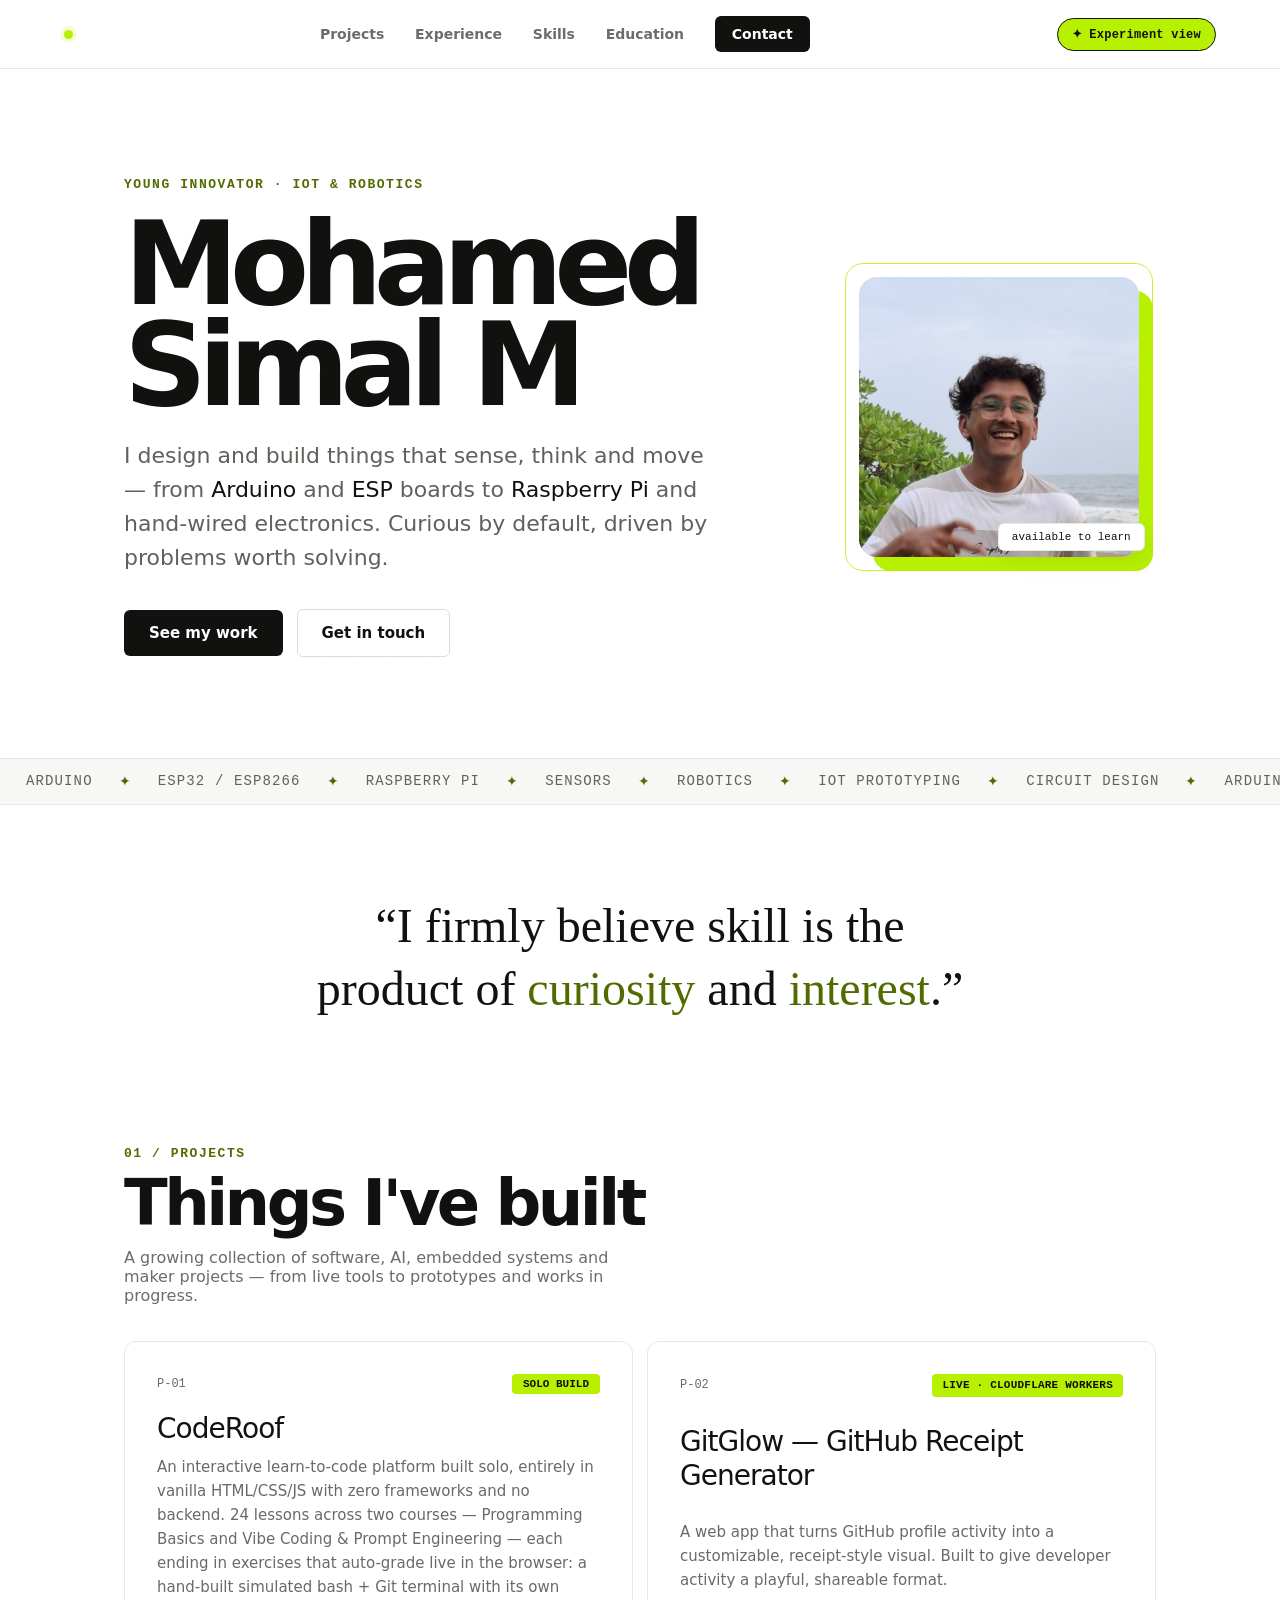
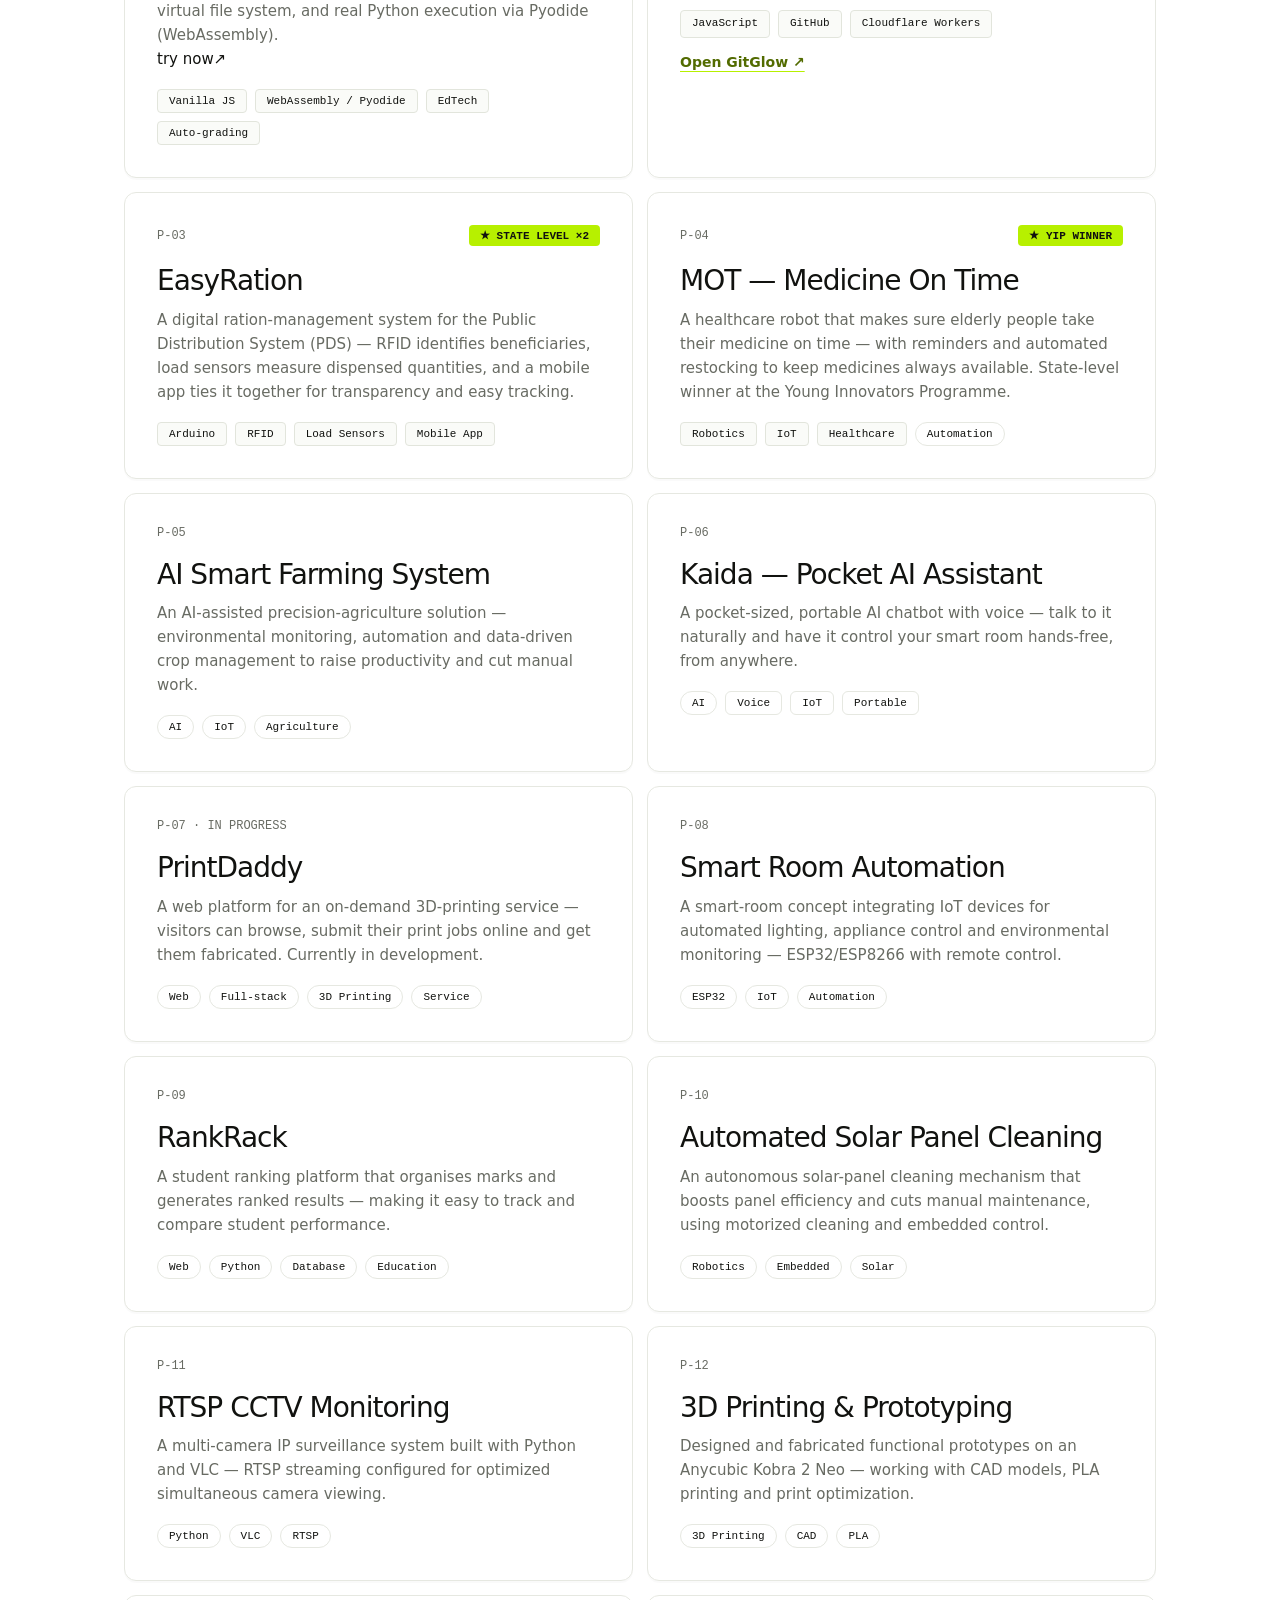
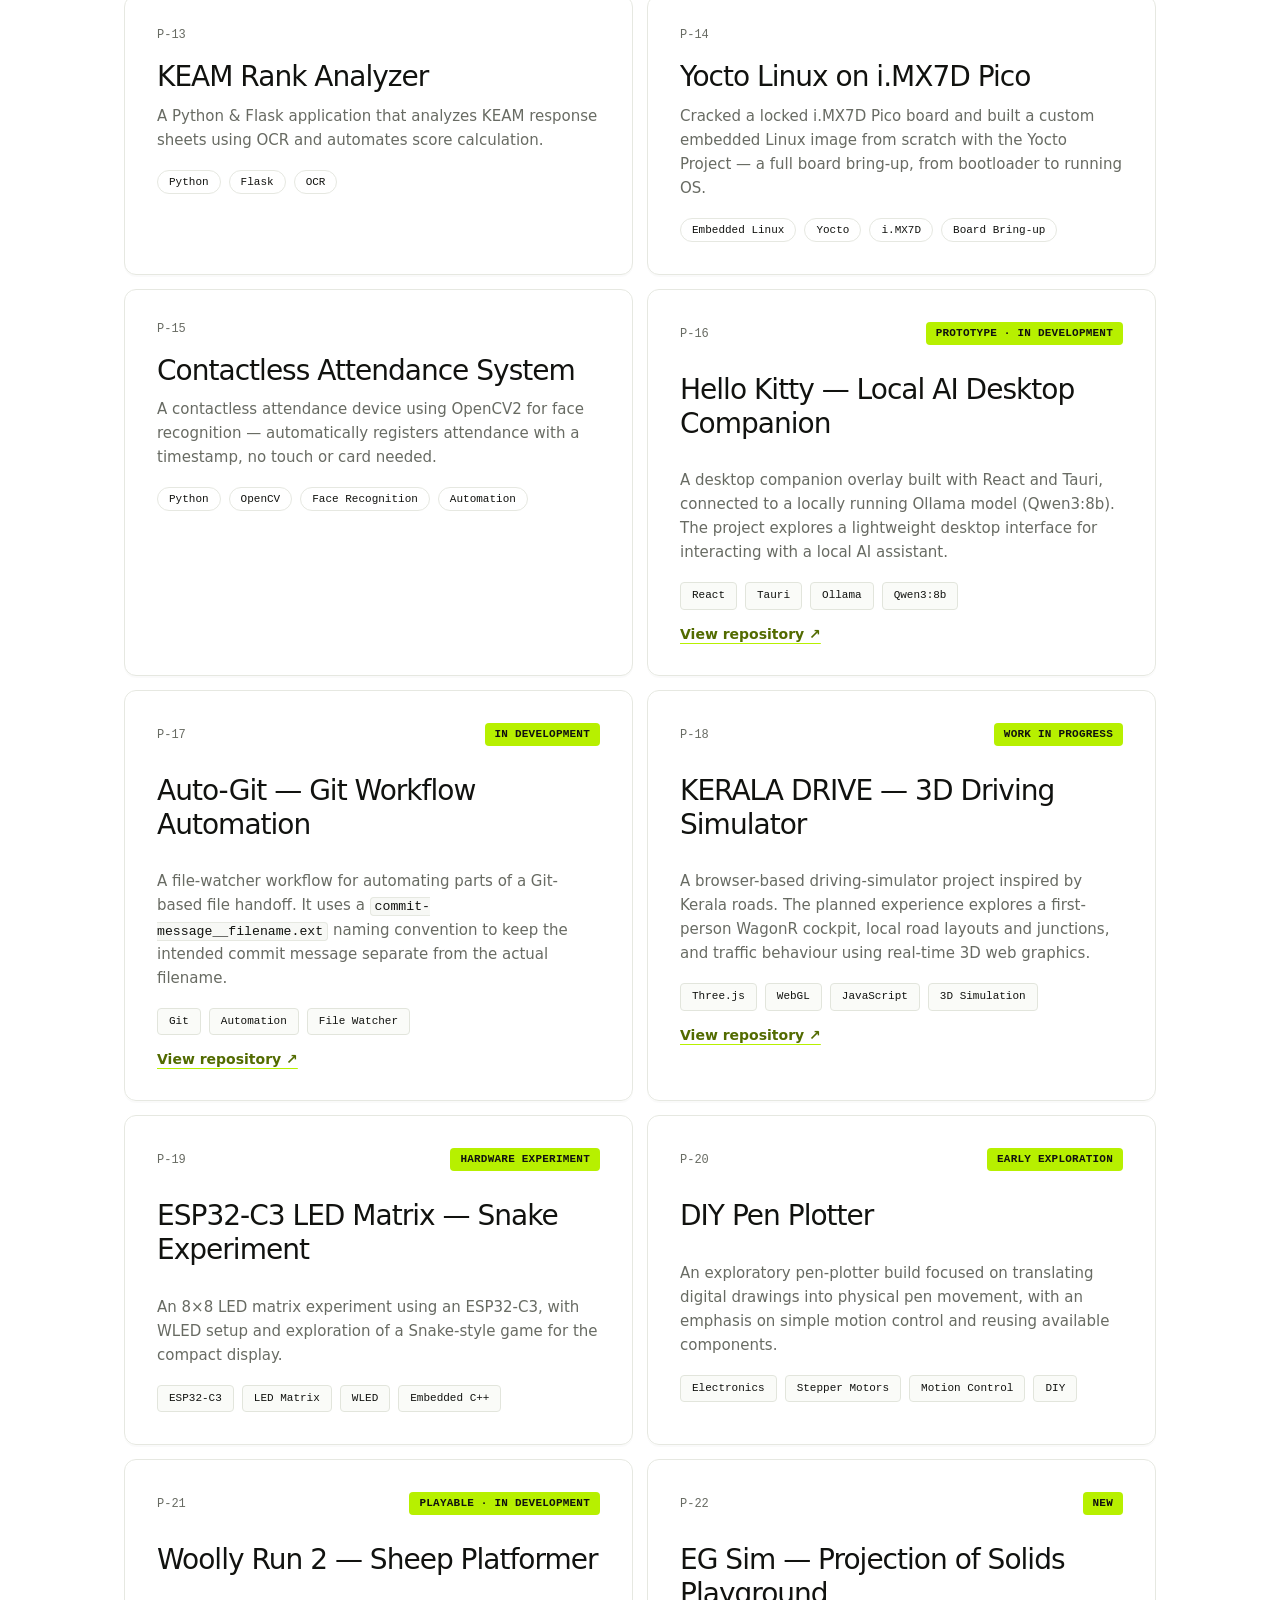
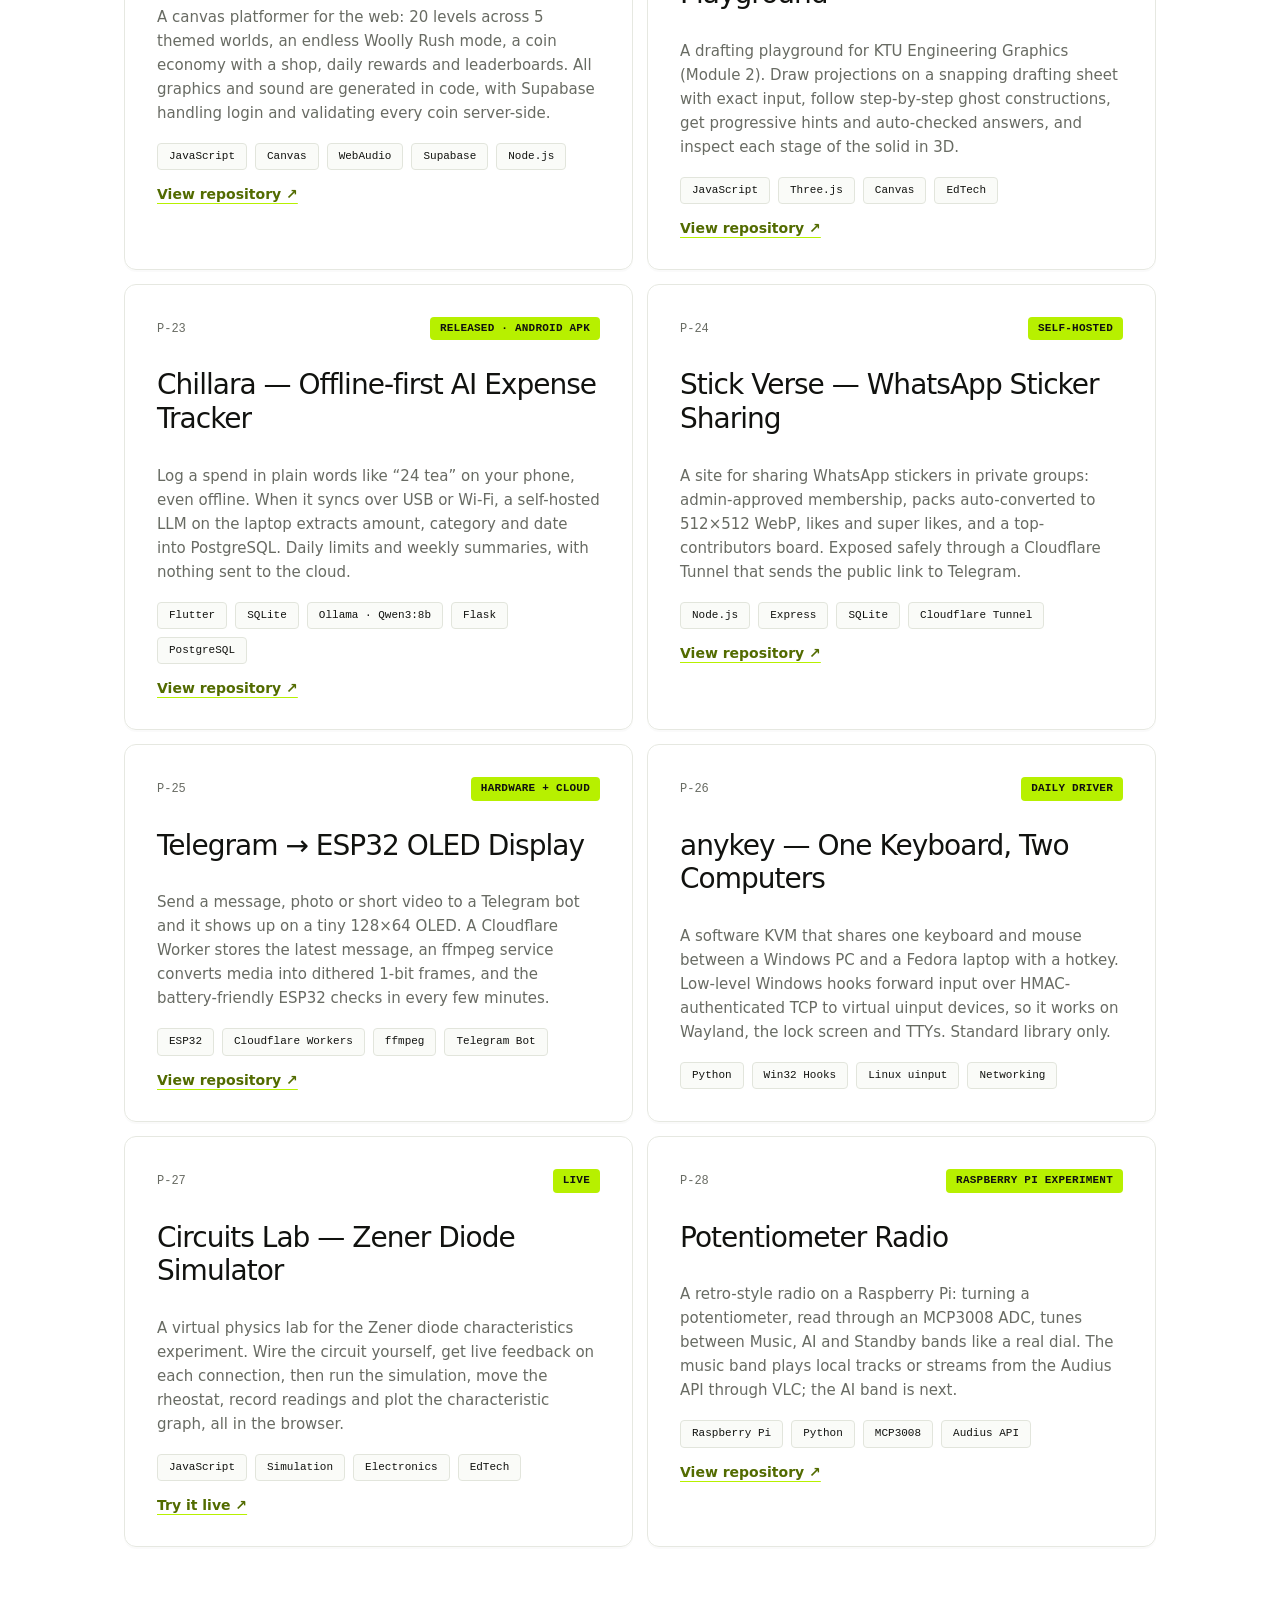
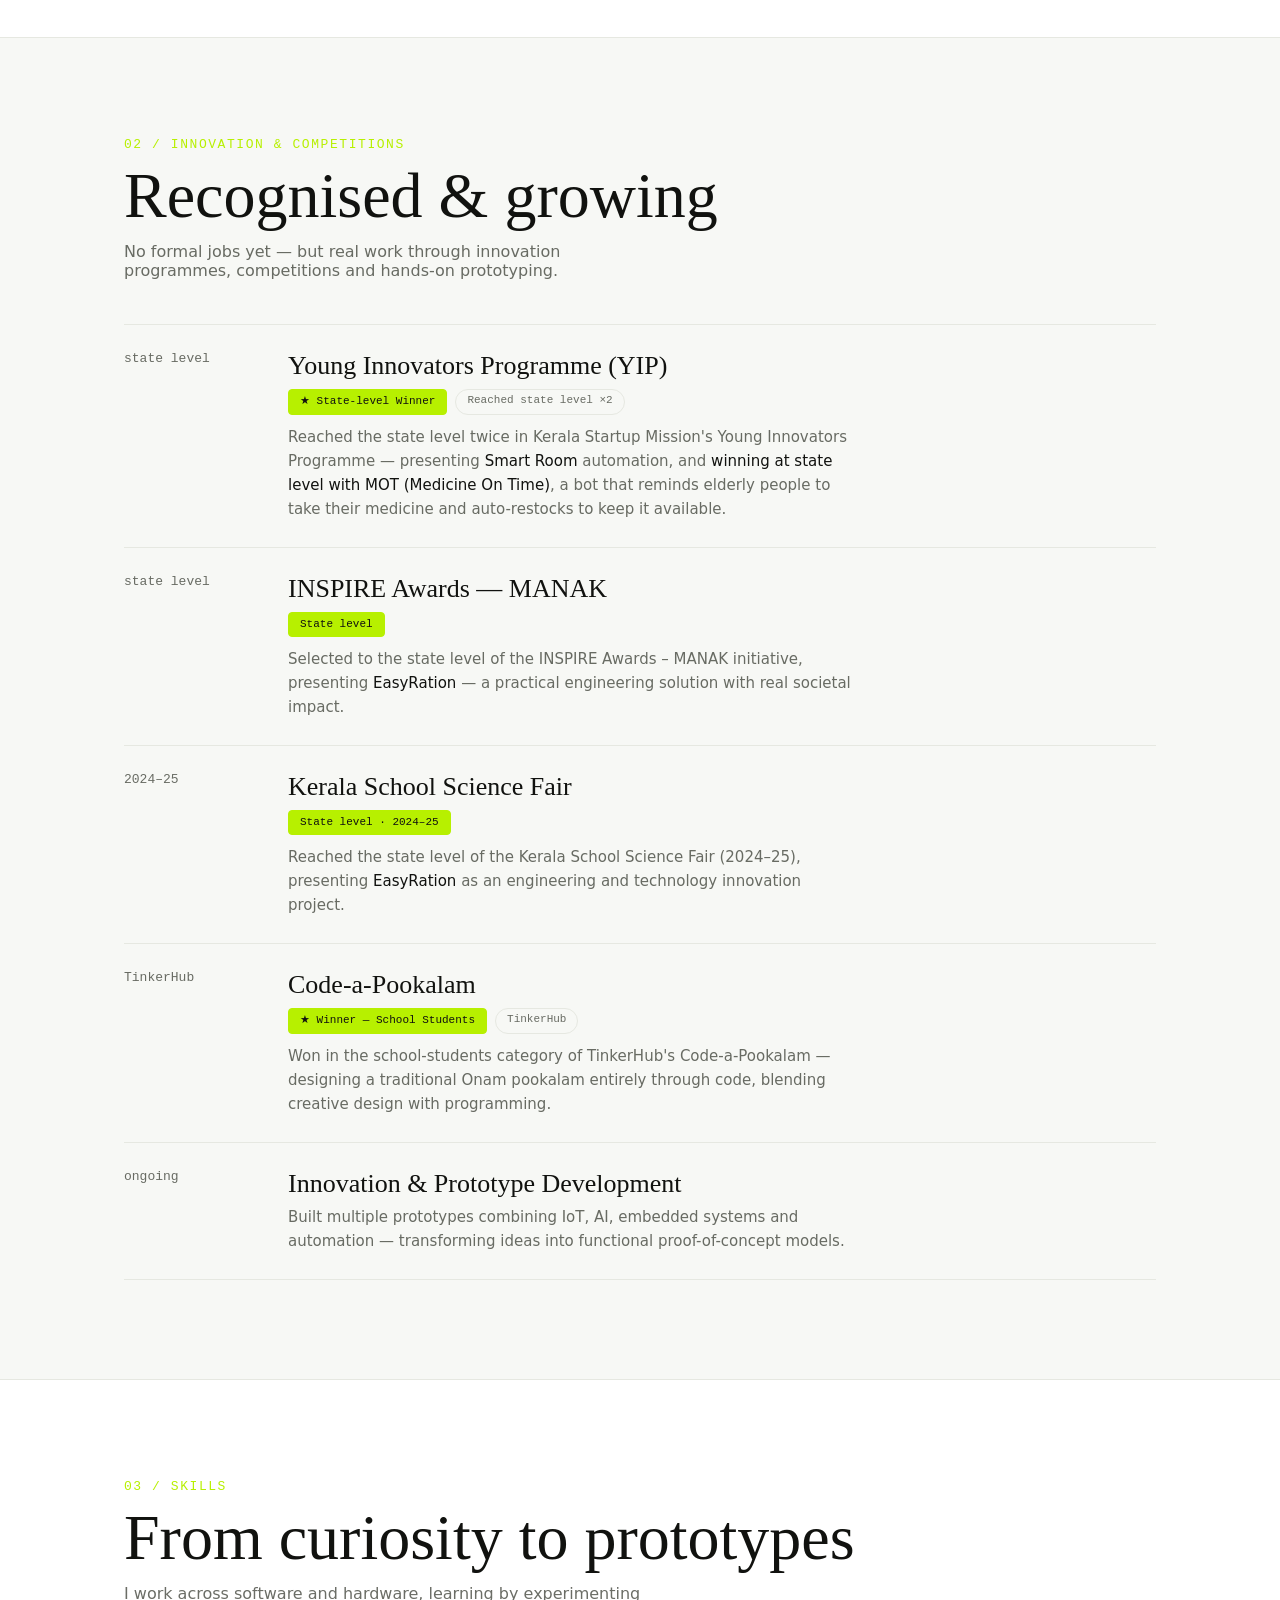
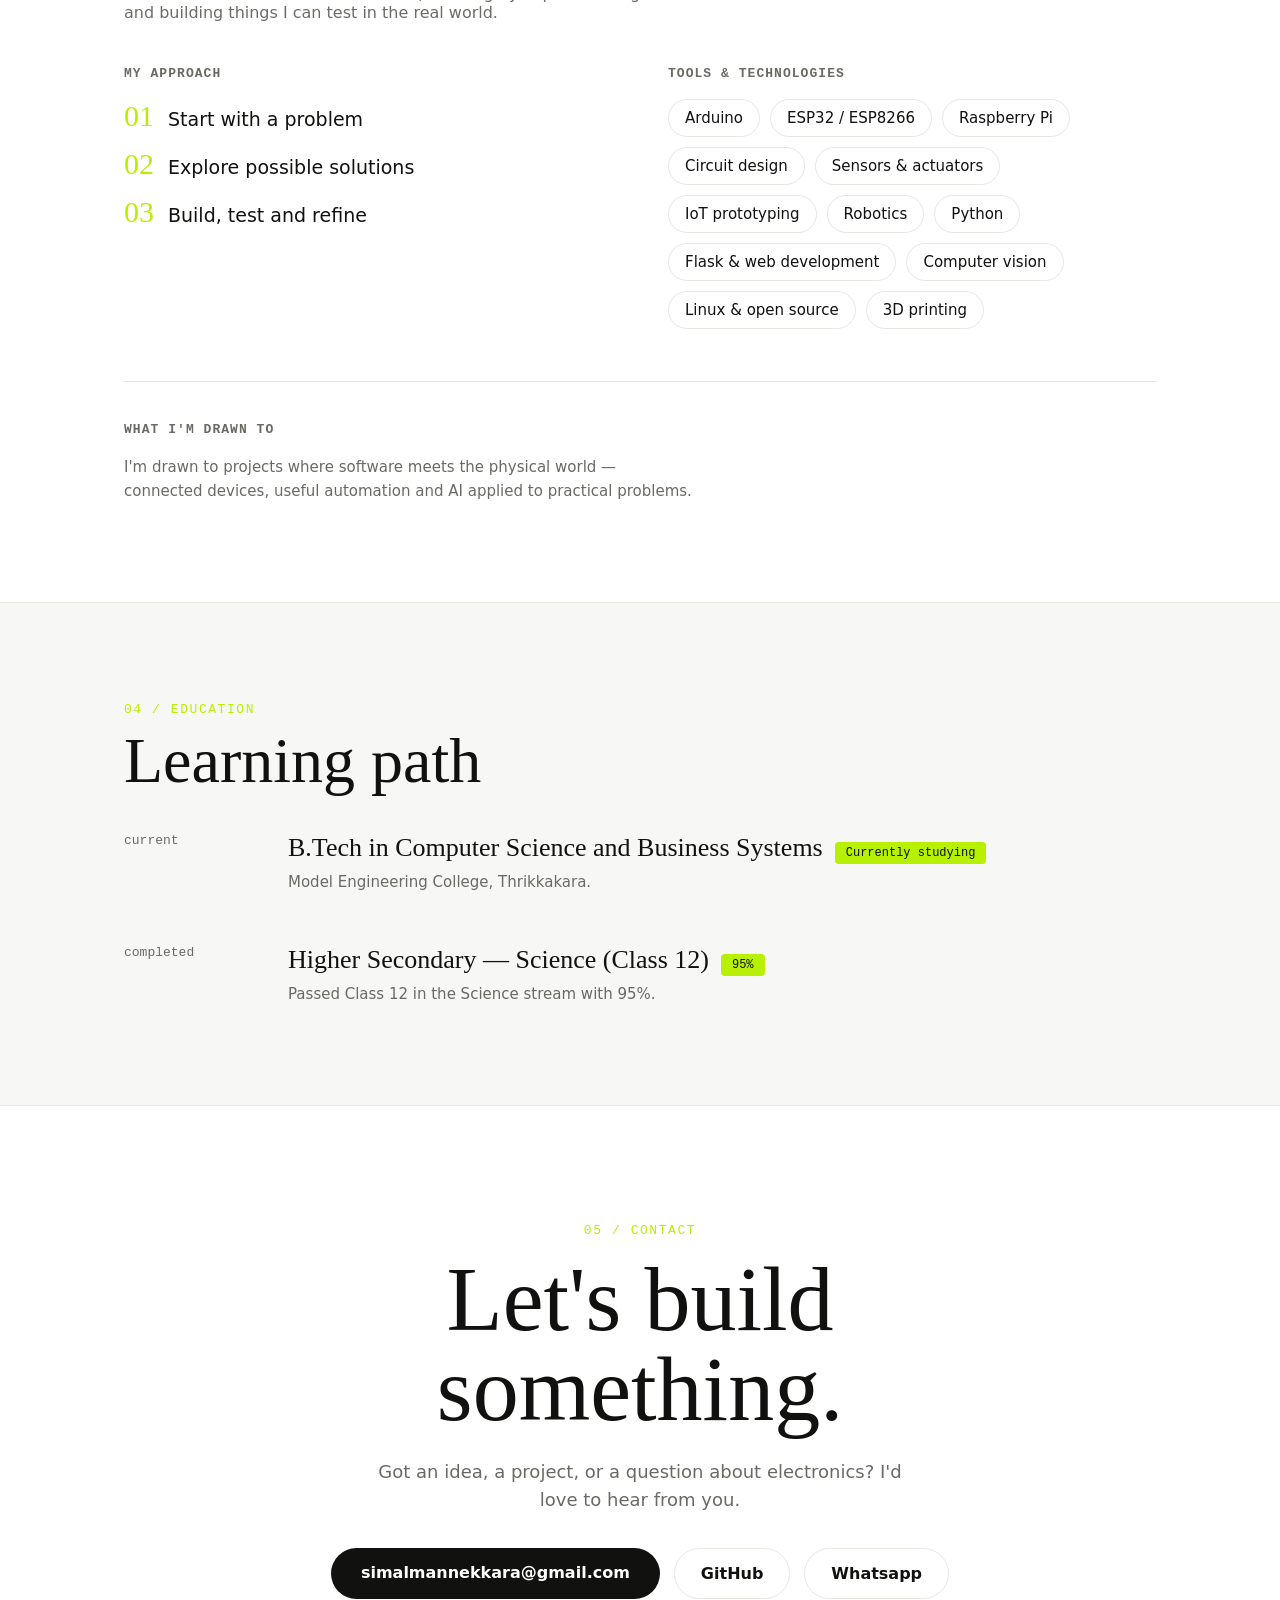
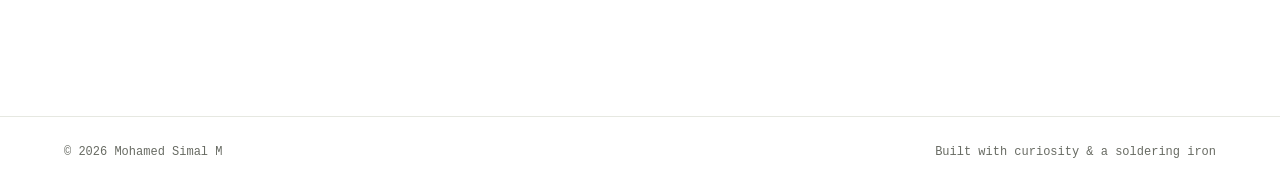
==== commit 56da7900: "Add eight new projects and an Experiment view switch - New project cards P-21 to P-28: Woolly Run 2," ====
--- a/index.html
+++ b/index.html
@@ -3,519 +3,615 @@
 <head>
   <meta charset="UTF-8">
   <meta name="viewport" content="width=device-width, initial-scale=1.0">
-  <meta name="description" content="Mohamed Simal M — developer, electronics enthusiast and maker from Kerala. Projects where code meets the physical world: embedded systems, IoT, robotics and AI.">
-  <meta name="theme-color" content="#FFF8EC">
-  <title>Mohamed Simal M — Developer &amp; Maker</title>
-  <meta property="og:type" content="website">
-  <meta property="og:title" content="Mohamed Simal M — Developer &amp; Maker">
-  <meta property="og:description" content="Projects where code meets the physical world: embedded systems, IoT, robotics and AI.">
-  <meta property="og:url" content="https://just-sil.github.io/just_me/">
-  <meta property="og:image" content="https://just-sil.github.io/just_me/me.jpg">
-  <link rel="icon" href="data:image/svg+xml,%3Csvg xmlns='http://www.w3.org/2000/svg' viewBox='0 0 32 32'%3E%3Crect width='32' height='32' rx='7' fill='%23B7F000' stroke='%23141414' stroke-width='3'/%3E%3Ccircle cx='16' cy='16' r='6' fill='%23FF6B4A' stroke='%23141414' stroke-width='2.5'/%3E%3C/svg%3E">
-  <script>
-    (function () {
-      var d = document.documentElement;
-      d.classList.add('js');
-      try {
-        if (window.WebGL2RenderingContext && document.createElement('canvas').getContext('webgl2')) {
-          d.classList.add('has-3d');
-        }
-      } catch (e) {}
-      // If the main script never runs, show everything rather than leave it hidden.
-      setTimeout(function () { if (!window.__booted) d.classList.remove('js'); }, 3500);
-    })();
-  </script>
+  <meta name="description" content="Mohamed Simal M — portfolio and CV">
+  <title>Mohamed Simal M — CV</title>
   <link rel="preconnect" href="https://fonts.googleapis.com">
   <link rel="preconnect" href="https://fonts.gstatic.com" crossorigin>
-  <link href="https://fonts.googleapis.com/css2?family=Archivo:wdth,wght@62..125,100..900&family=JetBrains+Mono:wght@400;500;700&display=swap" rel="stylesheet">
+  <link href="https://fonts.googleapis.com/css2?family=Instrument+Serif:ital@0;1&family=Hanken+Grotesk:wght@400;500;600;700;800&family=Space+Mono:wght@400;700&display=swap" rel="stylesheet">
   <link rel="stylesheet" href="styles.css">
-  <script type="importmap">
-    { "imports": { "three": "./vendor/three.module.min.js", "three/addons/": "./vendor/addons/" } }
+  <script>
+    // Visitors who picked the experimental design last time go straight back to it.
+    try { if (localStorage.getItem("cv-view") === "experiment") location.replace("experiment/"); } catch (_) {}
   </script>
 </head>
 <body>
-<a class="skip" href="#main">Skip to content</a>
-<div class="progress" id="progress" aria-hidden="true"></div>
-
-<header class="nav">
-  <a class="nav__brand" href="#top" aria-label="Mohamed Simal M — back to top">
-    <span class="led" aria-hidden="true"></span>
-    <span class="nav__name">simal<span>.m</span></span>
-  </a>
-  <nav class="nav__links" aria-label="Sections">
-    <a href="#toolkit">Toolkit</a>
-    <a href="#projects">Work</a>
-    <a href="#experience">Recognition</a>
-    <a href="#about">About</a>
-  </nav>
-  <div class="nav__actions">
-    <a class="btn btn--sm view-switch" href="../" data-view="classic" title="Switch to the classic design">Classic view</a>
-    <a class="btn btn--primary btn--sm" href="#contact">Contact</a>
+<div id="cv-root" class="u1">
+
+  <div id="sc-progress" class="u2"></div>
+
+  <!-- ambient background -->
+  <div aria-hidden="true" class="u3">
+    <div class="u4"></div>
+    <div class="u5"></div>
+    <div class="u6"></div>
   </div>
-</header>
-
-<main id="main">
-
-  <!-- ───────────── hero ───────────── -->
-  <section class="hero" id="top">
-    <canvas class="hero__canvas" id="toys" aria-hidden="true"></canvas>
-    <div class="hero__inner">
-      <div class="hero__top">
-        <p class="sticker sticker--lime" data-hero>Young Innovator · IoT &amp; Robotics</p>
-        <dl class="spec" data-hero>
-          <div><dt>Based in</dt><dd>Tirur, Kerala</dd></div>
-          <div><dt>Studying</dt><dd>B.Tech CSBS · MEC</dd></div>
-          <div><dt>Status</dt><dd><span class="led" aria-hidden="true"></span>available to learn</dd></div>
-        </dl>
-      </div>
-      <h1 class="hero__name" data-hero>
-        <span>Mohamed</span>
-        <span><mark>Simal</mark> M</span>
-      </h1>
-      <p class="sticker sticker--coral hero__badge" data-hero>YIP state-level winner</p>
-
-      <div class="hero__stage" id="stage-hero"></div>
-
-      <div class="hero__foot">
-        <div class="hero__copy">
-          <p class="hero__lede" data-hero>I design and build things that sense, think and move — from <strong>Arduino</strong> and <strong>ESP</strong> boards to <strong>Raspberry&nbsp;Pi</strong> and hand-wired electronics. Curious by default, driven by problems worth solving.</p>
-          <div class="hero__cta" data-hero>
-            <a class="btn btn--primary" href="#projects">See my work <span aria-hidden="true">↓</span></a>
-            <a class="btn" href="#contact">Get in touch</a>
-          </div>
-        </div>
-        <p class="hero__hint" aria-hidden="true">psst — poke the robot,<br>flick the shapes</p>
+
+  <div class="u7">
+
+    <!-- nav -->
+    <nav class="u8">
+      <a href="#top" class="u9">
+        <span class="u10"></span>
+      </a>
+      <div data-nav-links="" class="u11">
+        <a href="#projects" class="u12">Projects</a>
+        <a href="#experience" class="u13">Experience</a>
+        <a href="#skills" class="u14">Skills</a>
+        <a href="#education" class="u15">Education</a>
+        <a href="#contact" class="u16">Contact</a>
+      </div>
+      <a href="experiment/" class="view-switch" data-view="experiment" title="Switch to the experimental 3D design">✦ Experiment view</a>
+    </nav>
+
+    <!-- hero -->
+    <header id="top" class="u17">
+      <div>
+        <div data-hero="" class="u18">Young Innovator · IoT &amp; Robotics</div>
+        <h1 data-hero="" class="u19">Mohamed<br>Simal M</h1>
+        <p data-hero="" class="u20">I design and build things that sense, think and move — from <span class="u21">Arduino</span> and <span class="u22">ESP</span> boards to <span class="u23">Raspberry&nbsp;Pi</span> and hand-wired electronics. Curious by default, driven by problems worth solving.</p>
+        <div data-hero="" class="u24">
+          <a href="#projects" class="u25">See my work</a>
+          <a href="#contact" class="u26">Get in touch</a>
+        </div>
+      </div>
+      <div data-hero="" class="u27">
+        <div class="u28">
+          <div class="u29"></div>
+          <img id="msm-photo" src="me.jpg" alt="Mohamed Simal M" class="profile-photo">
+          <div class="u30">available to learn</div>
+        </div>
+      </div>
+    </header>
+
+    <!-- marquee -->
+    <div class="u31">
+      <div class="u32">
+        <div class="u33">
+          <span class="u34">Arduino</span><span class="u35">✦</span><span class="u36">ESP32 / ESP8266</span><span class="u37">✦</span><span class="u38">Raspberry Pi</span><span class="u39">✦</span><span class="u40">Sensors</span><span class="u41">✦</span><span class="u42">Robotics</span><span class="u43">✦</span><span class="u44">IoT Prototyping</span><span class="u45">✦</span><span class="u46">Circuit Design</span><span class="u47">✦</span>
+        </div>
+        <div aria-hidden="true" class="u48">
+          <span class="u49">Arduino</span><span class="u50">✦</span><span class="u51">ESP32 / ESP8266</span><span class="u52">✦</span><span class="u53">Raspberry Pi</span><span class="u54">✦</span><span class="u55">Sensors</span><span class="u56">✦</span><span class="u57">Robotics</span><span class="u58">✦</span><span class="u59">IoT Prototyping</span><span class="u60">✦</span><span class="u61">Circuit Design</span><span class="u62">✦</span>
+        </div>
       </div>
     </div>
-  </section>
-
-  <!-- ───────────── marquee bands ───────────── -->
-  <div class="bands" aria-hidden="true">
-    <div class="marquee marquee--lime">
-      <div class="marquee__track">
-        <div class="marquee__group">
-          <span>Arduino</span><span>ESP32 / ESP8266</span><span>Raspberry Pi</span><span>Sensors</span><span>Robotics</span><span>IoT Prototyping</span><span>Circuit Design</span><span>Python</span><span>Computer Vision</span><span>3D Printing</span>
-        </div>
-        <div class="marquee__group">
-          <span>Arduino</span><span>ESP32 / ESP8266</span><span>Raspberry Pi</span><span>Sensors</span><span>Robotics</span><span>IoT Prototyping</span><span>Circuit Design</span><span>Python</span><span>Computer Vision</span><span>3D Printing</span>
-        </div>
-      </div>
+
+    <!-- philosophy quote -->
+    <div data-reveal class="u63">
+      <p class="u64">
+        “I firmly believe skill is the product of <span class="u65">curiosity</span> and <span class="u66">interest</span>.”
+      </p>
     </div>
-    <div class="marquee marquee--blue">
-      <div class="marquee__track">
-        <div class="marquee__group">
-          <span>Make it</span><span>Test it</span><span>Break it</span><span>Improve it</span><span>Make it</span><span>Test it</span><span>Break it</span><span>Improve it</span>
-        </div>
-        <div class="marquee__group">
-          <span>Make it</span><span>Test it</span><span>Break it</span><span>Improve it</span><span>Make it</span><span>Test it</span><span>Break it</span><span>Improve it</span>
-        </div>
-      </div>
-    </div>
+
+    <!-- projects -->
+    <section id="projects" class="u67">
+      <div data-reveal="" class="u68">
+        <div class="u69">01 / PROJECTS</div>
+        <h2 class="u70">Things I've built</h2>
+        <p class="u71">A growing collection of software, AI, embedded systems and maker projects — from live tools to prototypes and works in progress.</p>
+      </div>
+      <div data-project-grid="" class="u72">
+        <article data-reveal="" class="u73">
+          <div class="u74">
+            <span class="u75">P-01</span>
+            <span class="u76">SOLO BUILD</span>
+          </div>
+          <h3 class="u77">CodeRoof</h3>
+          <p class="u78">An interactive learn-to-code platform built solo, entirely in vanilla HTML/CSS/JS with zero frameworks and no backend. 24 lessons across two courses — Programming Basics and Vibe Coding &amp; Prompt Engineering — each ending in exercises that auto-grade live in the browser: a hand-built simulated bash + Git terminal with its own virtual file system, and real Python execution via Pyodide (WebAssembly).<br><a href="https://just-sil.github.io/code_roof/">try now↗</a></p>
+          <div class="u79">
+            <span class="u80">Vanilla JS</span>
+            <span class="u81">WebAssembly / Pyodide</span>
+            <span class="u82">EdTech</span>
+            <span class="u83">Auto-grading</span>
+          </div>
+        </article>
+        <article data-reveal="" class="project-card">
+          <div class="project-card__header">
+            <span class="project-card__id">P-02</span>
+            <span class="project-card__status">LIVE · CLOUDFLARE WORKERS</span>
+          </div>
+          <h3>GitGlow — GitHub Receipt Generator</h3>
+          <p class="project-card__description">A web app that turns GitHub profile activity into a customizable, receipt-style visual. Built to give developer activity a playful, shareable format.</p>
+          <div class="project-card__tags">
+            <span class="project-card__tag">JavaScript</span>
+            <span class="project-card__tag">GitHub</span>
+            <span class="project-card__tag">Cloudflare Workers</span>
+          </div>
+          <a class="project-card__link" href="https://gitglow.pages.dev/" target="_blank" rel="noopener noreferrer">Open GitGlow ↗</a>
+        </article>
+        <article data-reveal="" class="u84">
+          <div class="u85">
+            <span class="u86">P-03</span>
+            <span class="u87">★ STATE LEVEL ×2</span>
+          </div>
+          <h3 class="u88">EasyRation</h3>
+          <p class="u89">A digital ration-management system for the Public Distribution System (PDS) — RFID identifies beneficiaries, load sensors measure dispensed quantities, and a mobile app ties it together for transparency and easy tracking.</p>
+          <div class="u90">
+            <span class="u91">Arduino</span>
+            <span class="u92">RFID</span>
+            <span class="u93">Load Sensors</span>
+            <span class="u94">Mobile App</span>
+          </div>
+        </article>
+        <article data-reveal="" class="u95">
+          <div class="u96">
+            <span class="u97">P-04</span>
+            <span class="u98">★ YIP WINNER</span>
+          </div>
+          <h3 class="u99">MOT — Medicine On Time</h3>
+          <p class="u100">A healthcare robot that makes sure elderly people take their medicine on time — with reminders and automated restocking to keep medicines always available. State-level winner at the Young Innovators Programme.</p>
+          <div class="u101">
+            <span class="u102">Robotics</span>
+            <span class="u103">IoT</span>
+            <span class="u104">Healthcare</span>
+            <span class="u105">Automation</span>
+          </div>
+        </article>
+        <article data-reveal="" class="u106">
+          <div class="u107">P-05</div>
+          <h3 class="u108">AI Smart Farming System</h3>
+          <p class="u109">An AI-assisted precision-agriculture solution — environmental monitoring, automation and data-driven crop management to raise productivity and cut manual work.</p>
+          <div class="u110">
+            <span class="u111">AI</span>
+            <span class="u112">IoT</span>
+            <span class="u113">Agriculture</span>
+          </div>
+        </article>
+        <article data-reveal="" class="u114">
+          <div class="u115">P-06</div>
+          <h3 class="u116">Kaida — Pocket AI Assistant</h3>
+          <p class="u117">A pocket-sized, portable AI chatbot with voice — talk to it naturally and have it control your smart room hands-free, from anywhere.</p>
+          <div class="u118">
+            <span class="u119">AI</span>
+            <span class="u120">Voice</span>
+            <span class="u121">IoT</span>
+            <span class="u122">Portable</span>
+          </div>
+        </article>
+        <article data-reveal="" class="u123">
+          <div class="u124">P-07 · IN PROGRESS</div>
+          <h3 class="u125">PrintDaddy</h3>
+          <p class="u126">A web platform for an on-demand 3D-printing service — visitors can browse, submit their print jobs online and get them fabricated. Currently in development.</p>
+          <div class="u127">
+            <span class="u128">Web</span>
+            <span class="u129">Full-stack</span>
+            <span class="u130">3D Printing</span>
+            <span class="u131">Service</span>
+          </div>
+        </article>
+        <article data-reveal="" class="u132">
+          <div class="u133">P-08</div>
+          <h3 class="u134">Smart Room Automation</h3>
+          <p class="u135">A smart-room concept integrating IoT devices for automated lighting, appliance control and environmental monitoring — ESP32/ESP8266 with remote control.</p>
+          <div class="u136">
+            <span class="u137">ESP32</span>
+            <span class="u138">IoT</span>
+            <span class="u139">Automation</span>
+          </div>
+        </article>
+        <article data-reveal="" class="u140">
+          <div class="u141">P-09</div>
+          <h3 class="u142">RankRack</h3>
+          <p class="u143">A student ranking platform that organises marks and generates ranked results — making it easy to track and compare student performance.</p>
+          <div class="u144">
+            <span class="u145">Web</span>
+            <span class="u146">Python</span>
+            <span class="u147">Database</span>
+            <span class="u148">Education</span>
+          </div>
+        </article>
+        <article data-reveal="" class="u149">
+          <div class="u150">P-10</div>
+          <h3 class="u151">Automated Solar Panel Cleaning</h3>
+          <p class="u152">An autonomous solar-panel cleaning mechanism that boosts panel efficiency and cuts manual maintenance, using motorized cleaning and embedded control.</p>
+          <div class="u153">
+            <span class="u154">Robotics</span>
+            <span class="u155">Embedded</span>
+            <span class="u156">Solar</span>
+          </div>
+        </article>
+        <article data-reveal="" class="u157">
+          <div class="u158">P-11</div>
+          <h3 class="u159">RTSP CCTV Monitoring</h3>
+          <p class="u160">A multi-camera IP surveillance system built with Python and VLC — RTSP streaming configured for optimized simultaneous camera viewing.</p>
+          <div class="u161">
+            <span class="u162">Python</span>
+            <span class="u163">VLC</span>
+            <span class="u164">RTSP</span>
+          </div>
+        </article>
+        <article data-reveal="" class="u165">
+          <div class="u166">P-12</div>
+          <h3 class="u167">3D Printing &amp; Prototyping</h3>
+          <p class="u168">Designed and fabricated functional prototypes on an Anycubic Kobra 2 Neo — working with CAD models, PLA printing and print optimization.</p>
+          <div class="u169">
+            <span class="u170">3D Printing</span>
+            <span class="u171">CAD</span>
+            <span class="u172">PLA</span>
+          </div>
+        </article>
+        <article data-reveal="" class="u173">
+          <div class="u174">P-13</div>
+          <h3 class="u175">KEAM Rank Analyzer</h3>
+          <p class="u176">A Python &amp; Flask application that analyzes KEAM response sheets using OCR and automates score calculation.</p>
+          <div class="u177">
+            <span class="u178">Python</span>
+            <span class="u179">Flask</span>
+            <span class="u180">OCR</span>
+          </div>
+        </article>
+        <article data-reveal="" class="u181">
+          <div class="u182">P-14</div>
+          <h3 class="u183">Yocto Linux on i.MX7D Pico</h3>
+          <p class="u184">Cracked a locked i.MX7D Pico board and built a custom embedded Linux image from scratch with the Yocto Project — a full board bring-up, from bootloader to running OS.</p>
+          <div class="u185">
+            <span class="u186">Embedded Linux</span>
+            <span class="u187">Yocto</span>
+            <span class="u188">i.MX7D</span>
+            <span class="u189">Board Bring-up</span>
+          </div>
+        </article>
+        <article data-reveal="" class="u190">
+          <div class="u191">P-15</div>
+          <h3 class="u192">Contactless Attendance System</h3>
+          <p class="u193">A contactless attendance device using OpenCV2 for face recognition — automatically registers attendance with a timestamp, no touch or card needed.</p>
+          <div class="u194">
+            <span class="u195">Python</span>
+            <span class="u196">OpenCV</span>
+            <span class="u197">Face Recognition</span>
+            <span class="u198">Automation</span>
+          </div>
+        </article>
+        <article data-reveal="" class="project-card">
+          <div class="project-card__header">
+            <span class="project-card__id">P-16</span>
+            <span class="project-card__status">PROTOTYPE · IN DEVELOPMENT</span>
+          </div>
+          <h3>Hello Kitty — Local AI Desktop Companion</h3>
+          <p class="project-card__description">A desktop companion overlay built with React and Tauri, connected to a locally running Ollama model (Qwen3:8b). The project explores a lightweight desktop interface for interacting with a local AI assistant.</p>
+          <div class="project-card__tags">
+            <span class="project-card__tag">React</span>
+            <span class="project-card__tag">Tauri</span>
+            <span class="project-card__tag">Ollama</span>
+            <span class="project-card__tag">Qwen3:8b</span>
+          </div>
+          <a class="project-card__link" href="https://github.com/just-sil/hello_kitty" target="_blank" rel="noopener noreferrer">View repository ↗</a>
+        </article>
+        <article data-reveal="" class="project-card">
+          <div class="project-card__header">
+            <span class="project-card__id">P-17</span>
+            <span class="project-card__status">IN DEVELOPMENT</span>
+          </div>
+          <h3>Auto-Git — Git Workflow Automation</h3>
+          <p class="project-card__description">A file-watcher workflow for automating parts of a Git-based file handoff. It uses a <code>commit-message__filename.ext</code> naming convention to keep the intended commit message separate from the actual filename.</p>
+          <div class="project-card__tags">
+            <span class="project-card__tag">Git</span>
+            <span class="project-card__tag">Automation</span>
+            <span class="project-card__tag">File Watcher</span>
+          </div>
+          <a class="project-card__link" href="https://github.com/just-sil/auto-git" target="_blank" rel="noopener noreferrer">View repository ↗</a>
+        </article>
+        <article data-reveal="" class="project-card">
+          <div class="project-card__header">
+            <span class="project-card__id">P-18</span>
+            <span class="project-card__status">WORK IN PROGRESS</span>
+          </div>
+          <h3>KERALA DRIVE — 3D Driving Simulator</h3>
+          <p class="project-card__description">A browser-based driving-simulator project inspired by Kerala roads. The planned experience explores a first-person WagonR cockpit, local road layouts and junctions, and traffic behaviour using real-time 3D web graphics.</p>
+          <div class="project-card__tags">
+            <span class="project-card__tag">Three.js</span>
+            <span class="project-card__tag">WebGL</span>
+            <span class="project-card__tag">JavaScript</span>
+            <span class="project-card__tag">3D Simulation</span>
+          </div>
+          <a class="project-card__link" href="https://github.com/just-sil/kerala-drive" target="_blank" rel="noopener noreferrer">View repository ↗</a>
+        </article>
+        <article data-reveal="" class="project-card">
+          <div class="project-card__header">
+            <span class="project-card__id">P-19</span>
+            <span class="project-card__status">HARDWARE EXPERIMENT</span>
+          </div>
+          <h3>ESP32-C3 LED Matrix — Snake Experiment</h3>
+          <p class="project-card__description">An 8×8 LED matrix experiment using an ESP32-C3, with WLED setup and exploration of a Snake-style game for the compact display.</p>
+          <div class="project-card__tags">
+            <span class="project-card__tag">ESP32-C3</span>
+            <span class="project-card__tag">LED Matrix</span>
+            <span class="project-card__tag">WLED</span>
+            <span class="project-card__tag">Embedded C++</span>
+          </div>
+        </article>
+        <article data-reveal="" class="project-card">
+          <div class="project-card__header">
+            <span class="project-card__id">P-20</span>
+            <span class="project-card__status">EARLY EXPLORATION</span>
+          </div>
+          <h3>DIY Pen Plotter</h3>
+          <p class="project-card__description">An exploratory pen-plotter build focused on translating digital drawings into physical pen movement, with an emphasis on simple motion control and reusing available components.</p>
+          <div class="project-card__tags">
+            <span class="project-card__tag">Electronics</span>
+            <span class="project-card__tag">Stepper Motors</span>
+            <span class="project-card__tag">Motion Control</span>
+            <span class="project-card__tag">DIY</span>
+          </div>
+        </article>
+        <article data-reveal="" class="project-card">
+          <div class="project-card__header">
+            <span class="project-card__id">P-21</span>
+            <span class="project-card__status">PLAYABLE · IN DEVELOPMENT</span>
+          </div>
+          <h3>Woolly Run 2 — Sheep Platformer</h3>
+          <p class="project-card__description">A canvas platformer for the web: 20 levels across 5 themed worlds, an endless Woolly Rush mode, a coin economy with a shop, daily rewards and leaderboards. All graphics and sound are generated in code, with Supabase handling login and validating every coin server-side.</p>
+          <div class="project-card__tags">
+            <span class="project-card__tag">JavaScript</span>
+            <span class="project-card__tag">Canvas</span>
+            <span class="project-card__tag">WebAudio</span>
+            <span class="project-card__tag">Supabase</span>
+            <span class="project-card__tag">Node.js</span>
+          </div>
+          <a class="project-card__link" href="https://github.com/just-sil/cospo" target="_blank" rel="noopener noreferrer">View repository ↗</a>
+        </article>
+        <article data-reveal="" class="project-card">
+          <div class="project-card__header">
+            <span class="project-card__id">P-22</span>
+            <span class="project-card__status">NEW</span>
+          </div>
+          <h3>EG Sim — Projection of Solids Playground</h3>
+          <p class="project-card__description">A drafting playground for KTU Engineering Graphics (Module 2). Draw projections on a snapping drafting sheet with exact input, follow step-by-step ghost constructions, get progressive hints and auto-checked answers, and inspect each stage of the solid in 3D.</p>
+          <div class="project-card__tags">
+            <span class="project-card__tag">JavaScript</span>
+            <span class="project-card__tag">Three.js</span>
+            <span class="project-card__tag">Canvas</span>
+            <span class="project-card__tag">EdTech</span>
+          </div>
+          <a class="project-card__link" href="https://github.com/just-sil/eg-sim" target="_blank" rel="noopener noreferrer">View repository ↗</a>
+        </article>
+        <article data-reveal="" class="project-card">
+          <div class="project-card__header">
+            <span class="project-card__id">P-23</span>
+            <span class="project-card__status">RELEASED · ANDROID APK</span>
+          </div>
+          <h3>Chillara — Offline-first AI Expense Tracker</h3>
+          <p class="project-card__description">Log a spend in plain words like “24 tea” on your phone, even offline. When it syncs over USB or Wi-Fi, a self-hosted LLM on the laptop extracts amount, category and date into PostgreSQL. Daily limits and weekly summaries, with nothing sent to the cloud.</p>
+          <div class="project-card__tags">
+            <span class="project-card__tag">Flutter</span>
+            <span class="project-card__tag">SQLite</span>
+            <span class="project-card__tag">Ollama · Qwen3:8b</span>
+            <span class="project-card__tag">Flask</span>
+            <span class="project-card__tag">PostgreSQL</span>
+          </div>
+          <a class="project-card__link" href="https://github.com/just-sil/expense_tracker" target="_blank" rel="noopener noreferrer">View repository ↗</a>
+        </article>
+        <article data-reveal="" class="project-card">
+          <div class="project-card__header">
+            <span class="project-card__id">P-24</span>
+            <span class="project-card__status">SELF-HOSTED</span>
+          </div>
+          <h3>Stick Verse — WhatsApp Sticker Sharing</h3>
+          <p class="project-card__description">A site for sharing WhatsApp stickers in private groups: admin-approved membership, packs auto-converted to 512×512 WebP, likes and super likes, and a top-contributors board. Exposed safely through a Cloudflare Tunnel that sends the public link to Telegram.</p>
+          <div class="project-card__tags">
+            <span class="project-card__tag">Node.js</span>
+            <span class="project-card__tag">Express</span>
+            <span class="project-card__tag">SQLite</span>
+            <span class="project-card__tag">Cloudflare Tunnel</span>
+          </div>
+          <a class="project-card__link" href="https://github.com/just-sil/stickverse" target="_blank" rel="noopener noreferrer">View repository ↗</a>
+        </article>
+        <article data-reveal="" class="project-card">
+          <div class="project-card__header">
+            <span class="project-card__id">P-25</span>
+            <span class="project-card__status">HARDWARE + CLOUD</span>
+          </div>
+          <h3>Telegram → ESP32 OLED Display</h3>
+          <p class="project-card__description">Send a message, photo or short video to a Telegram bot and it shows up on a tiny 128×64 OLED. A Cloudflare Worker stores the latest message, an ffmpeg service converts media into dithered 1-bit frames, and the battery-friendly ESP32 checks in every few minutes.</p>
+          <div class="project-card__tags">
+            <span class="project-card__tag">ESP32</span>
+            <span class="project-card__tag">Cloudflare Workers</span>
+            <span class="project-card__tag">ffmpeg</span>
+            <span class="project-card__tag">Telegram Bot</span>
+          </div>
+          <a class="project-card__link" href="https://github.com/just-sil/pathiribot" target="_blank" rel="noopener noreferrer">View repository ↗</a>
+        </article>
+        <article data-reveal="" class="project-card">
+          <div class="project-card__header">
+            <span class="project-card__id">P-26</span>
+            <span class="project-card__status">DAILY DRIVER</span>
+          </div>
+          <h3>anykey — One Keyboard, Two Computers</h3>
+          <p class="project-card__description">A software KVM that shares one keyboard and mouse between a Windows PC and a Fedora laptop with a hotkey. Low-level Windows hooks forward input over HMAC-authenticated TCP to virtual uinput devices, so it works on Wayland, the lock screen and TTYs. Standard library only.</p>
+          <div class="project-card__tags">
+            <span class="project-card__tag">Python</span>
+            <span class="project-card__tag">Win32 Hooks</span>
+            <span class="project-card__tag">Linux uinput</span>
+            <span class="project-card__tag">Networking</span>
+          </div>
+        </article>
+        <article data-reveal="" class="project-card">
+          <div class="project-card__header">
+            <span class="project-card__id">P-27</span>
+            <span class="project-card__status">LIVE</span>
+          </div>
+          <h3>Circuits Lab — Zener Diode Simulator</h3>
+          <p class="project-card__description">A virtual physics lab for the Zener diode characteristics experiment. Wire the circuit yourself, get live feedback on each connection, then run the simulation, move the rheostat, record readings and plot the characteristic graph, all in the browser.</p>
+          <div class="project-card__tags">
+            <span class="project-card__tag">JavaScript</span>
+            <span class="project-card__tag">Simulation</span>
+            <span class="project-card__tag">Electronics</span>
+            <span class="project-card__tag">EdTech</span>
+          </div>
+          <a class="project-card__link" href="https://just-sil.github.io/sim-lab/" target="_blank" rel="noopener noreferrer">Try it live ↗</a>
+        </article>
+        <article data-reveal="" class="project-card">
+          <div class="project-card__header">
+            <span class="project-card__id">P-28</span>
+            <span class="project-card__status">RASPBERRY PI EXPERIMENT</span>
+          </div>
+          <h3>Potentiometer Radio</h3>
+          <p class="project-card__description">A retro-style radio on a Raspberry Pi: turning a potentiometer, read through an MCP3008 ADC, tunes between Music, AI and Standby bands like a real dial. The music band plays local tracks or streams from the Audius API through VLC; the AI band is next.</p>
+          <div class="project-card__tags">
+            <span class="project-card__tag">Raspberry Pi</span>
+            <span class="project-card__tag">Python</span>
+            <span class="project-card__tag">MCP3008</span>
+            <span class="project-card__tag">Audius API</span>
+          </div>
+          <a class="project-card__link" href="https://github.com/just-sil/the-faah-radio" target="_blank" rel="noopener noreferrer">View repository ↗</a>
+        </article>
+      </div></div>
+    </section>
+
+    <!-- experience & achievements -->
+    <section id="experience" class="u199">
+      <div class="u200">
+        <div data-reveal="" class="u201">
+          <div class="u202">02 / INNOVATION &amp; COMPETITIONS</div>
+          <h2 class="u203">Recognised &amp; growing</h2>
+          <p class="u204">No formal jobs yet — but real work through innovation programmes, competitions and hands-on prototyping.</p>
+        </div>
+        <div class="u205">
+          <div data-reveal="" data-timeline-row="" class="u206">
+            <div class="u207">state level</div>
+            <div>
+              <h3 class="u208">Young Innovators Programme (YIP)</h3>
+              <div class="u209">
+                <span class="u210">★ State-level Winner</span>
+                <span class="u211">Reached state level ×2</span>
+              </div>
+              <p class="u212">Reached the state level twice in Kerala Startup Mission's Young Innovators Programme — presenting <span class="u213">Smart Room</span> automation, and <span class="u214">winning at state level with MOT (Medicine On Time)</span>, a bot that reminds elderly people to take their medicine and auto-restocks to keep it available.</p>
+            </div>
+          </div>
+          <div data-reveal="" data-timeline-row="" class="u215">
+            <div class="u216">state level</div>
+            <div>
+              <h3 class="u217">INSPIRE Awards — MANAK</h3>
+              <div class="u218">
+                <span class="u219">State level</span>
+              </div>
+              <p class="u220">Selected to the state level of the INSPIRE Awards – MANAK initiative, presenting <span class="u221">EasyRation</span> — a practical engineering solution with real societal impact.</p>
+            </div>
+          </div>
+          <div data-reveal="" data-timeline-row="" class="u222">
+            <div class="u223">2024–25</div>
+            <div>
+              <h3 class="u224">Kerala School Science Fair</h3>
+              <div class="u225">
+                <span class="u226">State level · 2024–25</span>
+              </div>
+              <p class="u227">Reached the state level of the Kerala School Science Fair (2024–25), presenting <span class="u228">EasyRation</span> as an engineering and technology innovation project.</p>
+            </div>
+          </div>
+          <div data-reveal="" data-timeline-row="" class="u229">
+            <div class="u230">TinkerHub</div>
+            <div>
+              <h3 class="u231">Code-a-Pookalam</h3>
+              <div class="u232">
+                <span class="u233">★ Winner — School Students</span>
+                <span class="u234">TinkerHub</span>
+              </div>
+              <p class="u235">Won in the school-students category of TinkerHub's Code-a-Pookalam — designing a traditional Onam pookalam entirely through code, blending creative design with programming.</p>
+            </div>
+          </div>
+          
+          <div data-reveal="" data-timeline-row="" class="u236">
+            <div class="u237">ongoing</div>
+            <div>
+              <h3 class="u238">Innovation &amp; Prototype Development</h3>
+              <p class="u239">Built multiple prototypes combining IoT, AI, embedded systems and automation — transforming ideas into functional proof-of-concept models.</p>
+            </div>
+          </div>
+        </div>
+      </div>
+    </section>
+
+    <!-- skills -->
+    <section id="skills" class="u240">
+      <div data-reveal="" class="u241">
+        <div class="u242">03 / SKILLS</div>
+        <h2 class="u243">From curiosity to prototypes</h2>
+        <p class="u71">I work across software and hardware, learning by experimenting and building things I can test in the real world.</p>
+      </div>
+      <div data-skills-grid="" class="u244">
+        <div data-reveal="" class="u245">
+          <h3 class="u246">My approach</h3>
+          <div class="u247">
+            <div class="u248"><span class="u249">01</span><span class="u250">Start with a problem</span></div>
+            <div class="u251"><span class="u252">02</span><span class="u253">Explore possible solutions</span></div>
+            <div class="u254"><span class="u255">03</span><span class="u256">Build, test and refine</span></div>
+          </div>
+        </div>
+        <div data-reveal="" class="u257">
+          <h3 class="u258">Tools &amp; technologies</h3>
+          <div class="u259">
+            <span class="u260">Arduino</span>
+            <span class="u261">ESP32 / ESP8266</span>
+            <span class="u262">Raspberry Pi</span>
+            <span class="u263">Circuit design</span>
+            <span class="u264">Sensors &amp; actuators</span>
+            <span class="u265">IoT prototyping</span>
+            <span class="u266">Robotics</span>
+            <span class="u267">Python</span>
+            <span class="u268">Flask &amp; web development</span>
+            <span class="u269">Computer vision</span>
+            <span class="u270">Linux &amp; open source</span>
+            <span class="u271">3D printing</span>
+          </div>
+        </div>
+      </div>
+      <div data-reveal="" class="u272">
+        <h3 class="u273">What I'm drawn to</h3>
+        <p class="u302">I'm drawn to projects where software meets the physical world — connected devices, useful automation and AI applied to practical problems.</p>
+      </div>
+    </section>
+
+    <!-- education -->
+    <section id="education" class="u292">
+      <div class="u293">
+        <div data-reveal="" class="u294">
+          <div class="u295">04 / EDUCATION</div>
+          <h2 class="u296">Learning path</h2>
+        </div>
+        <div data-reveal="" data-timeline-row="" class="u297">
+          <div class="u298">current</div>
+          <div>
+            <div class="u299">
+              <h3 class="u300">B.Tech in Computer Science and Business Systems</h3>
+              <span class="u301">Currently studying</span>
+            </div>
+            <p class="u302">Model Engineering College, Thrikkakara.</p>
+          </div>
+        </div>
+        <div data-reveal="" data-timeline-row="" class="u297">
+          <div class="u298">completed</div>
+          <div>
+            <div class="u299">
+              <h3 class="u300">Higher Secondary — Science (Class 12)</h3>
+              <span class="u301">95%</span>
+            </div>
+            <p class="u302">Passed Class 12 in the Science stream with 95%.</p>
+          </div>
+        </div>
+      </div>
+    </section>
+
+    <!-- contact -->
+    <section id="contact" class="u303">
+      <div data-reveal="" class="u304">
+        <div class="u305">05 / CONTACT</div>
+        <h2 class="u306">Let's build something.</h2>
+        <p class="u307">Got an idea, a project, or a question about electronics? I'd love to hear from you.</p>
+        <div class="u308">
+          <a href="mailto:simalmannekkara@gmail.com" class="u309">simalmannekkara@gmail.com</a>
+          <a href="https://github.com/just-sil" target="_blank" rel="noopener" class="u310">GitHub</a>
+          <a href="https://wa.me/+919633302482" target="_blank" rel="noopener" class="u311">Whatsapp</a>
+        </div>
+      </div>
+    </section>
+
+    <footer class="u312">
+      <span>© <span id="year"></span> Mohamed Simal M</span>
+      <span>Built with curiosity &amp; a soldering iron</span>
+    </footer>
+
   </div>
-
-  <!-- ───────────── toolkit ───────────── -->
-  <section class="section kit" id="toolkit" aria-labelledby="kit-title">
-    <header class="section__head" data-reveal>
-      <p class="label">01 / Toolkit</p>
-      <h2 id="kit-title">From curiosity to prototypes</h2>
-      <p class="section__sub">I work across software and hardware, learning by experimenting and building things I can test in the real world.</p>
-    </header>
-
-    <ul class="kit__grid">
-      <li class="tool tool--lime" data-reveal>
-        <span class="tool__num">01</span>
-        <h3>Embedded &amp; IoT</h3>
-        <p>Small computers that sense the world and talk to the network.</p>
-        <ul class="chips"><li>Arduino</li><li>ESP32</li><li>ESP8266</li><li>Raspberry Pi</li><li>Sensors &amp; actuators</li><li>IoT prototyping</li></ul>
-      </li>
-      <li class="tool tool--coral" data-reveal>
-        <span class="tool__num">02</span>
-        <h3>Electronics &amp; robotics</h3>
-        <p>Wiring, motors and mechanisms — the parts that actually move.</p>
-        <ul class="chips"><li>Circuit design</li><li>Prototyping</li><li>Robotics</li><li>Automation</li></ul>
-      </li>
-      <li class="tool tool--blue" data-reveal>
-        <span class="tool__num">03</span>
-        <h3>Programming &amp; web</h3>
-        <p>Where the code gets written, from quick scripts to full web apps.</p>
-        <ul class="chips"><li>Python</li><li>JavaScript</li><li>HTML</li><li>CSS</li><li>Flask</li></ul>
-      </li>
-      <li class="tool tool--yellow" data-reveal>
-        <span class="tool__num">04</span>
-        <h3>Systems</h3>
-        <p>Bringing boards up from the bootloader to a running operating system.</p>
-        <ul class="chips"><li>Linux</li><li>Yocto Project</li><li>Open-source tools</li></ul>
-      </li>
-      <li class="tool tool--pink" data-reveal>
-        <span class="tool__num">05</span>
-        <h3>Applied computing</h3>
-        <p>Computer vision, AI experiments and code that runs in the browser.</p>
-        <ul class="chips"><li>Computer vision</li><li>AI experiments</li><li>WebAssembly / Pyodide</li></ul>
-      </li>
-      <li class="tool tool--purple" data-reveal>
-        <span class="tool__num">06</span>
-        <h3>Making</h3>
-        <p>The physical part — printed, cut and assembled by hand.</p>
-        <ul class="chips"><li>3D printing</li><li>CAD-based prototyping</li></ul>
-      </li>
-    </ul>
-  </section>
-
-  <!-- ───────────── work ───────────── -->
-  <section class="section work" id="projects" aria-labelledby="work-title">
-    <header class="section__head" data-reveal>
-      <p class="label">02 / Work</p>
-      <h2 id="work-title">Things I've built</h2>
-      <p class="section__sub">A growing collection of software, AI, embedded systems and maker projects — from live tools to prototypes and works in progress.</p>
-    </header>
-
-    <div class="bento">
-      <article class="card card--xl" data-reveal>
-        <div class="card__face tone-yellow" data-tilt>
-          <div class="card__top"><span class="card__id">P-01</span><span class="badge">Solo build</span></div>
-          <h3>CodeRoof</h3>
-          <p>An interactive learn-to-code platform built solo, entirely in vanilla HTML/CSS/JS with zero frameworks and no backend. 24 lessons across two courses — Programming Basics and Vibe Coding &amp; Prompt Engineering — each ending in exercises that auto-grade live in the browser: a hand-built simulated bash + Git terminal with its own virtual file system, and real Python execution via Pyodide (WebAssembly).</p>
-          <div class="term" aria-hidden="true">
-            <div class="term__bar"><i></i><i></i><i></i><span>lesson-07 — terminal</span></div>
-            <pre class="term__out" id="term">$ git init
-Initialized empty Git repository
-$ python hello.py
-Hello from the browser
-✓ exercise passed</pre>
-          </div>
-          <ul class="tags"><li>Vanilla JS</li><li>WebAssembly / Pyodide</li><li>EdTech</li><li>Auto-grading</li></ul>
-          <a class="card__link" href="https://just-sil.github.io/code_roof/" target="_blank" rel="noopener noreferrer">Try CodeRoof <span aria-hidden="true">↗</span></a>
-        </div>
-      </article>
-
-      <article class="card card--m" data-reveal>
-        <div class="card__face tone-coral" data-tilt>
-          <div class="card__top"><span class="card__id">P-04</span><span class="badge">YIP winner</span></div>
-          <h3>MOT — Medicine On Time</h3>
-          <p>A healthcare robot that makes sure elderly people take their medicine on time — with reminders and automated restocking to keep medicines always available. State-level winner at the Young Innovators Programme.</p>
-          <ul class="tags"><li>Robotics</li><li>IoT</li><li>Healthcare</li><li>Automation</li></ul>
-        </div>
-      </article>
-
-      <article class="card card--m" data-reveal>
-        <div class="card__face tone-blue" data-tilt>
-          <div class="card__top"><span class="card__id">P-03</span><span class="badge">State level ×2</span></div>
-          <h3>EasyRation</h3>
-          <p>A digital ration-management system for the Public Distribution System (PDS) — RFID identifies beneficiaries, load sensors measure dispensed quantities, and a mobile app ties it together for transparency and easy tracking.</p>
-          <ul class="tags"><li>Arduino</li><li>RFID</li><li>Load Sensors</li><li>Mobile App</li></ul>
-        </div>
-      </article>
-
-      <article class="card card--s" data-reveal>
-        <div class="card__face tone-pink" data-tilt>
-          <div class="card__top"><span class="card__id">P-02</span><span class="badge badge--live"><span class="led" aria-hidden="true"></span>Live</span></div>
-          <h3>GitGlow — GitHub Receipt Generator</h3>
-          <p>A web app that turns GitHub profile activity into a customizable, receipt-style visual. Built to give developer activity a playful, shareable format.</p>
-          <ul class="tags"><li>JavaScript</li><li>GitHub</li><li>Cloudflare Workers</li></ul>
-          <a class="card__link" href="https://gitglow.pages.dev/" target="_blank" rel="noopener noreferrer">Open GitGlow <span aria-hidden="true">↗</span></a>
-        </div>
-      </article>
-
-      <article class="card card--s" data-reveal>
-        <div class="card__face tone-lime" data-tilt>
-          <div class="card__top"><span class="card__id">P-14</span><span class="badge badge--ghost">Board bring-up</span></div>
-          <h3>Yocto Linux on i.MX7D Pico</h3>
-          <p>Cracked a locked i.MX7D Pico board and built a custom embedded Linux image from scratch with the Yocto Project — a full board bring-up, from bootloader to running OS.</p>
-          <ul class="tags"><li>Embedded Linux</li><li>Yocto</li><li>i.MX7D</li></ul>
-        </div>
-      </article>
-
-      <article class="card card--s" data-reveal>
-        <div class="card__face tone-purple" data-tilt>
-          <div class="card__top"><span class="card__id">P-06</span><span class="badge badge--ghost">Concept</span></div>
-          <h3>Kaida — Pocket AI Assistant</h3>
-          <p>A pocket-sized, portable AI chatbot with voice — talk to it naturally and have it control your smart room hands-free, from anywhere.</p>
-          <ul class="tags"><li>AI</li><li>Voice</li><li>IoT</li><li>Portable</li></ul>
-        </div>
-      </article>
-    </div>
-
-    <div class="index">
-      <div class="index__bar" data-reveal>
-        <h3>More builds &amp; experiments</h3>
-        <div class="filters" role="group" aria-label="Filter projects by type">
-          <button class="filter is-on" type="button" data-filter="all" aria-pressed="true">All</button>
-          <button class="filter" type="button" data-filter="hardware" aria-pressed="false">Hardware</button>
-          <button class="filter" type="button" data-filter="software" aria-pressed="false">Software</button>
-          <button class="filter" type="button" data-filter="ai" aria-pressed="false">AI</button>
-        </div>
-      </div>
-
-      <ul class="index__list" id="index-list">
-        <li class="row" data-cat="hardware ai" data-reveal>
-          <span class="row__id">P-05</span>
-          <h4 class="row__title">AI Smart Farming System</h4>
-          <p class="row__desc">An AI-assisted precision-agriculture solution — environmental monitoring, automation and data-driven crop management to raise productivity and cut manual work.</p>
-          <p class="row__meta">AI · IoT · Agriculture</p>
-        </li>
-        <li class="row" data-cat="software" data-reveal>
-          <span class="row__id">P-07</span>
-          <h4 class="row__title">PrintDaddy <span class="status">In progress</span></h4>
-          <p class="row__desc">A web platform for an on-demand 3D-printing service — visitors can browse, submit their print jobs online and get them fabricated. Currently in development.</p>
-          <p class="row__meta">Web · Full-stack · 3D Printing · Service</p>
-        </li>
-        <li class="row" data-cat="hardware" data-reveal>
-          <span class="row__id">P-08</span>
-          <h4 class="row__title">Smart Room Automation</h4>
-          <p class="row__desc">A smart-room concept integrating IoT devices for automated lighting, appliance control and environmental monitoring — ESP32/ESP8266 with remote control.</p>
-          <p class="row__meta">ESP32 · IoT · Automation</p>
-        </li>
-        <li class="row" data-cat="software" data-reveal>
-          <span class="row__id">P-09</span>
-          <h4 class="row__title">RankRack</h4>
-          <p class="row__desc">A student ranking platform that organises marks and generates ranked results — making it easy to track and compare student performance.</p>
-          <p class="row__meta">Web · Python · Database · Education</p>
-        </li>
-        <li class="row" data-cat="hardware" data-reveal>
-          <span class="row__id">P-10</span>
-          <h4 class="row__title">Automated Solar Panel Cleaning</h4>
-          <p class="row__desc">An autonomous solar-panel cleaning mechanism that boosts panel efficiency and cuts manual maintenance, using motorized cleaning and embedded control.</p>
-          <p class="row__meta">Robotics · Embedded · Solar</p>
-        </li>
-        <li class="row" data-cat="software" data-reveal>
-          <span class="row__id">P-11</span>
-          <h4 class="row__title">RTSP CCTV Monitoring</h4>
-          <p class="row__desc">A multi-camera IP surveillance system built with Python and VLC — RTSP streaming configured for optimized simultaneous camera viewing.</p>
-          <p class="row__meta">Python · VLC · RTSP</p>
-        </li>
-        <li class="row" data-cat="hardware" data-reveal>
-          <span class="row__id">P-12</span>
-          <h4 class="row__title">3D Printing &amp; Prototyping</h4>
-          <p class="row__desc">Designed and fabricated functional prototypes on an Anycubic Kobra 2 Neo — working with CAD models, PLA printing and print optimization.</p>
-          <p class="row__meta">3D Printing · CAD · PLA</p>
-        </li>
-        <li class="row" data-cat="software" data-reveal>
-          <span class="row__id">P-13</span>
-          <h4 class="row__title">KEAM Rank Analyzer</h4>
-          <p class="row__desc">A Python &amp; Flask application that analyzes KEAM response sheets using OCR and automates score calculation.</p>
-          <p class="row__meta">Python · Flask · OCR</p>
-        </li>
-        <li class="row" data-cat="software ai" data-reveal>
-          <span class="row__id">P-15</span>
-          <h4 class="row__title">Contactless Attendance System</h4>
-          <p class="row__desc">A contactless attendance device using OpenCV2 for face recognition — automatically registers attendance with a timestamp, no touch or card needed.</p>
-          <p class="row__meta">Python · OpenCV · Face Recognition · Automation</p>
-        </li>
-        <li class="row" data-cat="software ai" data-reveal>
-          <span class="row__id">P-16</span>
-          <h4 class="row__title"><a href="https://github.com/just-sil/hello_kitty" target="_blank" rel="noopener noreferrer">Hello Kitty — Local AI Desktop Companion <span aria-hidden="true">↗</span></a> <span class="status">Prototype</span></h4>
-          <p class="row__desc">A desktop companion overlay built with React and Tauri, connected to a locally running Ollama model (Qwen3:8b). The project explores a lightweight desktop interface for interacting with a local AI assistant.</p>
-          <p class="row__meta">React · Tauri · Ollama · Qwen3:8b</p>
-        </li>
-        <li class="row" data-cat="software" data-reveal>
-          <span class="row__id">P-17</span>
-          <h4 class="row__title"><a href="https://github.com/just-sil/auto-git" target="_blank" rel="noopener noreferrer">Auto-Git — Git Workflow Automation <span aria-hidden="true">↗</span></a> <span class="status">In development</span></h4>
-          <p class="row__desc">A file-watcher workflow for automating parts of a Git-based file handoff. It uses a <code>commit-message__filename.ext</code> naming convention to keep the intended commit message separate from the actual filename.</p>
-          <p class="row__meta">Git · Automation · File Watcher</p>
-        </li>
-        <li class="row" data-cat="software" data-reveal>
-          <span class="row__id">P-18</span>
-          <h4 class="row__title"><a href="https://github.com/just-sil/kerala-drive" target="_blank" rel="noopener noreferrer">KERALA DRIVE — 3D Driving Simulator <span aria-hidden="true">↗</span></a> <span class="status">Work in progress</span></h4>
-          <p class="row__desc">A browser-based driving-simulator project inspired by Kerala roads. The planned experience explores a first-person WagonR cockpit, local road layouts and junctions, and traffic behaviour using real-time 3D web graphics.</p>
-          <p class="row__meta">Three.js · WebGL · JavaScript · 3D Simulation</p>
-        </li>
-        <li class="row" data-cat="hardware" data-reveal>
-          <span class="row__id">P-19</span>
-          <h4 class="row__title">ESP32-C3 LED Matrix — Snake Experiment <span class="status">Hardware experiment</span></h4>
-          <p class="row__desc">An 8×8 LED matrix experiment using an ESP32-C3, with WLED setup and exploration of a Snake-style game for the compact display.</p>
-          <p class="row__meta">ESP32-C3 · LED Matrix · WLED · Embedded C++</p>
-        </li>
-        <li class="row" data-cat="hardware" data-reveal>
-          <span class="row__id">P-20</span>
-          <h4 class="row__title">DIY Pen Plotter <span class="status">Early exploration</span></h4>
-          <p class="row__desc">An exploratory pen-plotter build focused on translating digital drawings into physical pen movement, with an emphasis on simple motion control and reusing available components.</p>
-          <p class="row__meta">Electronics · Stepper Motors · Motion Control · DIY</p>
-        </li>
-        <li class="row" data-cat="software" data-reveal>
-          <span class="row__id">P-21</span>
-          <h4 class="row__title"><a href="https://github.com/just-sil/cospo" target="_blank" rel="noopener noreferrer">Woolly Run 2 — Sheep Platformer <span aria-hidden="true">↗</span></a> <span class="status">Playable · In development</span></h4>
-          <p class="row__desc">A canvas platformer for the web: 20 levels across 5 themed worlds, an endless Woolly Rush mode, a coin economy with a shop, daily rewards and leaderboards. All graphics and sound are generated in code, with Supabase handling login and validating every coin server-side.</p>
-          <p class="row__meta">JavaScript · Canvas · WebAudio · Supabase · Node.js</p>
-        </li>
-        <li class="row" data-cat="software" data-reveal>
-          <span class="row__id">P-22</span>
-          <h4 class="row__title"><a href="https://github.com/just-sil/eg-sim" target="_blank" rel="noopener noreferrer">EG Sim — Projection of Solids Playground <span aria-hidden="true">↗</span></a> <span class="status">New</span></h4>
-          <p class="row__desc">A drafting playground for KTU Engineering Graphics (Module 2). Draw projections on a snapping drafting sheet with exact input, follow step-by-step ghost constructions, get progressive hints and auto-checked answers, and inspect each stage of the solid in 3D.</p>
-          <p class="row__meta">JavaScript · Three.js · Canvas · EdTech</p>
-        </li>
-        <li class="row" data-cat="software ai" data-reveal>
-          <span class="row__id">P-23</span>
-          <h4 class="row__title"><a href="https://github.com/just-sil/expense_tracker" target="_blank" rel="noopener noreferrer">Chillara — Offline-first AI Expense Tracker <span aria-hidden="true">↗</span></a> <span class="status">Released · Android APK</span></h4>
-          <p class="row__desc">Log a spend in plain words like “24 tea” on your phone, even offline. When it syncs over USB or Wi-Fi, a self-hosted LLM on the laptop extracts amount, category and date into PostgreSQL. Daily limits and weekly summaries, with nothing sent to the cloud.</p>
-          <p class="row__meta">Flutter · SQLite · Ollama · Qwen3:8b · Flask · PostgreSQL</p>
-        </li>
-        <li class="row" data-cat="software" data-reveal>
-          <span class="row__id">P-24</span>
-          <h4 class="row__title"><a href="https://github.com/just-sil/stickverse" target="_blank" rel="noopener noreferrer">Stick Verse — WhatsApp Sticker Sharing <span aria-hidden="true">↗</span></a> <span class="status">Self-hosted</span></h4>
-          <p class="row__desc">A site for sharing WhatsApp stickers in private groups: admin-approved membership, packs auto-converted to 512×512 WebP, likes and super likes, and a top-contributors board. Exposed safely through a Cloudflare Tunnel that sends the public link to Telegram.</p>
-          <p class="row__meta">Node.js · Express · SQLite · Cloudflare Tunnel</p>
-        </li>
-        <li class="row" data-cat="hardware software" data-reveal>
-          <span class="row__id">P-25</span>
-          <h4 class="row__title"><a href="https://github.com/just-sil/pathiribot" target="_blank" rel="noopener noreferrer">Telegram → ESP32 OLED Display <span aria-hidden="true">↗</span></a> <span class="status">Hardware + cloud</span></h4>
-          <p class="row__desc">Send a message, photo or short video to a Telegram bot and it shows up on a tiny 128×64 OLED. A Cloudflare Worker stores the latest message, an ffmpeg service converts media into dithered 1-bit frames, and the battery-friendly ESP32 checks in every few minutes.</p>
-          <p class="row__meta">ESP32 · Cloudflare Workers · ffmpeg · Telegram Bot</p>
-        </li>
-        <li class="row" data-cat="software" data-reveal>
-          <span class="row__id">P-26</span>
-          <h4 class="row__title">anykey — One Keyboard, Two Computers <span class="status">Daily driver</span></h4>
-          <p class="row__desc">A software KVM that shares one keyboard and mouse between a Windows PC and a Fedora laptop with a hotkey. Low-level Windows hooks forward input over HMAC-authenticated TCP to virtual uinput devices, so it works on Wayland, the lock screen and TTYs. Standard library only.</p>
-          <p class="row__meta">Python · Win32 Hooks · Linux uinput · Networking</p>
-        </li>
-        <li class="row" data-cat="software hardware" data-reveal>
-          <span class="row__id">P-27</span>
-          <h4 class="row__title"><a href="https://just-sil.github.io/sim-lab/" target="_blank" rel="noopener noreferrer">Circuits Lab — Zener Diode Simulator <span aria-hidden="true">↗</span></a> <span class="status">Live</span></h4>
-          <p class="row__desc">A virtual physics lab for the Zener diode characteristics experiment. Wire the circuit yourself, get live feedback on each connection, then run the simulation, move the rheostat, record readings and plot the characteristic graph, all in the browser.</p>
-          <p class="row__meta">JavaScript · Simulation · Electronics · EdTech</p>
-        </li>
-        <li class="row" data-cat="hardware" data-reveal>
-          <span class="row__id">P-28</span>
-          <h4 class="row__title"><a href="https://github.com/just-sil/the-faah-radio" target="_blank" rel="noopener noreferrer">Potentiometer Radio <span aria-hidden="true">↗</span></a> <span class="status">Raspberry Pi experiment</span></h4>
-          <p class="row__desc">A retro-style radio on a Raspberry Pi: turning a potentiometer, read through an MCP3008 ADC, tunes between Music, AI and Standby bands like a real dial. The music band plays local tracks or streams from the Audius API through VLC; the AI band is next.</p>
-          <p class="row__meta">Raspberry Pi · Python · MCP3008 · Audius API</p>
-        </li>
-      </ul>
-    </div>
-  </section>
-
-  <!-- ───────────── quote ───────────── -->
-  <section class="quote" aria-label="Philosophy">
-    <svg class="squiggle" viewBox="0 0 608 44" aria-hidden="true"><path d="M4 22 q 25 -22 50 0 t 50 0 q 25 -22 50 0 t 50 0 q 25 -22 50 0 t 50 0 q 25 -22 50 0 t 50 0 q 25 -22 50 0 t 50 0 q 25 -22 50 0 t 50 0" pathLength="1"/></svg>
-    <blockquote id="quote">
-      <p>“I firmly believe skill is the product of <em>curiosity</em> and <em>interest</em>.”</p>
-    </blockquote>
-  </section>
-
-  <!-- ───────────── recognition ───────────── -->
-  <section class="section awards" id="experience" aria-labelledby="awards-title">
-    <header class="section__head" data-reveal>
-      <p class="label">03 / Recognition</p>
-      <h2 id="awards-title">Recognised &amp; growing</h2>
-      <p class="section__sub">No formal jobs yet — but real work through innovation programmes, competitions and hands-on prototyping.</p>
-    </header>
-
-    <ol class="awards__list">
-      <li class="award" data-reveal>
-        <p class="award__when">State level</p>
-        <div class="award__main">
-          <h3>Young Innovators Programme (YIP)</h3>
-          <p class="badges"><span class="badge">State-level winner</span><span class="badge badge--ghost">Reached state level ×2</span></p>
-        </div>
-        <p class="award__desc">Reached the state level twice in Kerala Startup Mission's Young Innovators Programme — presenting <strong>Smart Room</strong> automation, and <strong>winning at state level with MOT (Medicine On Time)</strong>, a bot that reminds elderly people to take their medicine and auto-restocks to keep it available.</p>
-      </li>
-      <li class="award" data-reveal>
-        <p class="award__when">State level</p>
-        <div class="award__main">
-          <h3>INSPIRE Awards — MANAK</h3>
-          <p class="badges"><span class="badge badge--ghost">State level</span></p>
-        </div>
-        <p class="award__desc">Selected to the state level of the INSPIRE Awards – MANAK initiative, presenting <strong>EasyRation</strong> — a practical engineering solution with real societal impact.</p>
-      </li>
-      <li class="award" data-reveal>
-        <p class="award__when">2024–25</p>
-        <div class="award__main">
-          <h3>Kerala School Science Fair</h3>
-          <p class="badges"><span class="badge badge--ghost">State level · 2024–25</span></p>
-        </div>
-        <p class="award__desc">Reached the state level of the Kerala School Science Fair (2024–25), presenting <strong>EasyRation</strong> as an engineering and technology innovation project.</p>
-      </li>
-      <li class="award" data-reveal>
-        <p class="award__when">TinkerHub</p>
-        <div class="award__main">
-          <h3>Code-a-Pookalam</h3>
-          <p class="badges"><span class="badge">Winner — school students</span></p>
-        </div>
-        <p class="award__desc">Won in the school-students category of TinkerHub's Code-a-Pookalam — designing a traditional Onam pookalam entirely through code, blending creative design with programming.</p>
-      </li>
-      <li class="award" data-reveal>
-        <p class="award__when">Ongoing</p>
-        <div class="award__main">
-          <h3>Innovation &amp; prototype development</h3>
-        </div>
-        <p class="award__desc">Built multiple prototypes combining IoT, AI, embedded systems and automation — transforming ideas into functional proof-of-concept models.</p>
-      </li>
-    </ol>
-  </section>
-
-  <!-- ───────────── about + education ───────────── -->
-  <section class="section about" id="about" aria-labelledby="about-title">
-    <div class="about__grid">
-      <div class="about__photo" data-reveal>
-        <figure class="photo" data-tilt>
-          <img id="msm-photo" src="me.jpg" alt="Mohamed Simal M, smiling outdoors by the sea" width="1444" height="1444" loading="lazy" decoding="async">
-          <figcaption><span class="led" aria-hidden="true"></span>available to learn</figcaption>
-        </figure>
-      </div>
-
-      <div class="about__text">
-        <header data-reveal>
-          <p class="label">04 / About</p>
-          <h2 id="about-title">Code meets the physical world</h2>
-        </header>
-        <div class="about__bio" data-reveal>
-          <p>I'm Mohamed Simal M, a Computer Science and Business Systems student at Model Engineering College, Thrikkakara, from Tirur, Malappuram, Kerala.</p>
-          <p>I'm drawn to projects where software meets the physical world — connected devices, useful automation and AI applied to practical problems. I learn best by making things, testing them, breaking them, and improving them. I also enjoy photography and exploring how visual ideas can complement technical work.</p>
-        </div>
-
-        <div class="approach" data-reveal>
-          <h3 class="approach__title">My approach</h3>
-          <ol>
-            <li><span>01</span>Start with a problem</li>
-            <li><span>02</span>Explore possible solutions</li>
-            <li><span>03</span>Build, test and refine</li>
-          </ol>
-        </div>
-
-        <div class="edu" id="education" data-reveal>
-          <h3 class="approach__title">Learning path</h3>
-          <div class="edu__row">
-            <p class="edu__when">Current</p>
-            <div>
-              <h4>B.Tech in Computer Science and Business Systems</h4>
-              <p>Model Engineering College, Thrikkakara.</p>
-            </div>
-            <span class="badge badge--ghost">Currently studying</span>
-          </div>
-          <div class="edu__row">
-            <p class="edu__when">Completed</p>
-            <div>
-              <h4>Higher Secondary — Science (Class 12)</h4>
-              <p>Passed Class 12 in the Science stream with 95%.</p>
-            </div>
-            <span class="badge">95%</span>
-          </div>
-        </div>
-      </div>
-    </div>
-  </section>
-
-  <!-- ───────────── contact ───────────── -->
-  <section class="contact" id="contact" aria-labelledby="contact-title">
-    <div class="contact__inner" data-reveal>
-      <p class="label">05 / Contact</p>
-      <h2 id="contact-title">Let's build<br>something.</h2>
-      <p class="contact__sub">Got an idea, a project, or a question about electronics? I'd love to hear from you.</p>
-      <a class="contact__mail" href="mailto:simalmannekkara@gmail.com">simalmannekkara@gmail.com</a>
-      <ul class="contact__links">
-        <li><a href="https://github.com/just-sil" target="_blank" rel="noopener noreferrer">GitHub <span aria-hidden="true">↗</span></a></li>
-        <li><a href="https://wa.me/+919633302482" target="_blank" rel="noopener noreferrer">WhatsApp <span aria-hidden="true">↗</span></a></li>
-        <li><a href="https://www.instagram.com/silman0_0/" target="_blank" rel="noopener noreferrer">Instagram <span aria-hidden="true">↗</span></a></li>
-      </ul>
-    </div>
-  </section>
-</main>
-
-<footer class="footer">
-  <span>© <span id="year">2026</span> Mohamed Simal M</span>
-  <span>Built with curiosity &amp; a soldering iron</span>
-  <span class="footer__time">Kerala <span id="clock">--:--</span> IST</span>
-</footer>
-
-<script type="module" src="script.js"></script>
+</div>
+
+<script src="script.js"></script>
 </body>
 </html>
--- a/styles.css
+++ b/styles.css
@@ -1,541 +1,695 @@
 /*
-  Mohamed Simal M — portfolio
-  Bold and playful: a cream page, chunky ink outlines, hard offset shadows
-  and a box of bright toy colours. Edit the tokens below to retheme.
+  DESIGN TOKENS
+  Edit values here. Project title typography is controlled by
+  --font-project-title, --project-title-weight and --project-title-size.
 */
-:root {
-  color-scheme: light;
-
-  --font-sans: 'Archivo', system-ui, -apple-system, 'Segoe UI', sans-serif;
-  --font-mono: 'JetBrains Mono', ui-monospace, SFMono-Regular, Menlo, Consolas, monospace;
-
-  --bg: #FFF8EC;
-  --bg-2: #FFEFD6;
-  --paper: #FFFFFF;
-  --ink: #141414;
-  --muted: #4A4740;
-  --dim: #6E6A60;
-
-  --lime: #B7F000;
-  --coral: #FF6B4A;
-  --blue: #3D5AFE;
-  --yellow: #FFD23F;
-  --pink: #FF9ED2;
-  --purple: #A68BFF;
-  --mint: #4FD1A5;
-
-  --line: 2.5px solid var(--ink);
-  --shadow: 6px 6px 0 var(--ink);
-  --shadow-lg: 10px 10px 0 var(--ink);
-  --radius: 20px;
-
-  --wrap: 1320px;
-  --gutter: clamp(18px, 4.5vw, 64px);
-  --nav-h: 72px;
-  --ease: cubic-bezier(.2, .7, .2, 1);
-  --bounce: cubic-bezier(.34, 1.56, .64, 1);
-}
-
-/* ───────────── base ───────────── */
-*, *::before, *::after { box-sizing: border-box; }
-
-html { scroll-behavior: smooth; scroll-padding-top: var(--nav-h); -webkit-text-size-adjust: 100%; }
-
-body {
-  margin: 0;
-  background-color: var(--bg);
-  background-image: radial-gradient(rgba(20, 20, 20, .09) 1.3px, transparent 1.7px);
-  background-size: 26px 26px;
-  color: var(--ink);
-  font-family: var(--font-sans);
-  font-size: 17px;
-  line-height: 1.6;
-  -webkit-font-smoothing: antialiased;
-  text-rendering: optimizeLegibility;
-  overflow-x: hidden;
-}
-
-h1, h2, h3, h4, p, ul, ol, dl, dd, figure, blockquote, pre { margin: 0; }
-ul, ol { padding: 0; list-style: none; }
-img { display: block; max-width: 100%; height: auto; }
-a { color: inherit; text-decoration: none; }
-strong { font-weight: 700; }
-code { font-family: var(--font-mono); font-size: .86em; padding: .1em .35em; border: 1.5px solid var(--ink); border-radius: 5px; background: var(--paper); overflow-wrap: anywhere; }
-::selection { background: var(--yellow); color: var(--ink); }
-
-:focus-visible { outline: 3px solid var(--blue); outline-offset: 3px; border-radius: 6px; }
-
-h2 {
-  font-size: clamp(2.4rem, 6vw, 5.4rem);
-  font-weight: 800;
-  font-stretch: 118%;
-  line-height: .95;
-  letter-spacing: -.035em;
-  text-wrap: balance;
-}
-
-.skip { position: fixed; left: 12px; top: -60px; z-index: 300; padding: 10px 14px; background: var(--yellow); border: var(--line); border-radius: 10px; font-weight: 700; }
-.skip:focus { top: 12px; }
-
-.progress { position: fixed; inset: 0 0 auto 0; height: 5px; background: linear-gradient(90deg, var(--coral), var(--yellow), var(--lime), var(--blue), var(--purple)); transform: scaleX(0); transform-origin: 0 50%; z-index: 200; }
-
-/* ───────────── shared bits ───────────── */
-.label {
-  display: inline-flex; align-items: center; gap: 10px;
-  padding: 6px 12px 6px 10px; border: var(--line); border-radius: 999px; background: var(--paper);
-  font-family: var(--font-mono); font-size: 12px; font-weight: 700; letter-spacing: .12em; text-transform: uppercase;
-  box-shadow: 3px 3px 0 var(--ink);
-}
-.label::before { content: ""; width: 10px; height: 10px; border-radius: 50%; background: var(--coral); border: 2px solid var(--ink); }
-
-.sticker {
-  display: inline-flex; align-items: center; gap: 8px;
-  padding: 7px 14px; border: var(--line); border-radius: 999px;
-  font-family: var(--font-mono); font-size: 12px; font-weight: 700; letter-spacing: .1em; text-transform: uppercase; white-space: nowrap;
-  box-shadow: 3px 3px 0 var(--ink);
-}
-.sticker--lime { background: var(--lime); }
-.sticker--coral { background: var(--coral); }
-
-.led {
-  display: inline-block; width: 10px; height: 10px; border-radius: 50%; flex: none;
-  background: var(--lime); border: 2px solid var(--ink);
-  animation: blink 2.4s ease-in-out infinite;
-}
-@keyframes blink { 0%, 100% { opacity: 1; } 50% { opacity: .35; } }
-
-.btn {
-  display: inline-flex; align-items: center; gap: .6em;
-  padding: .85em 1.35em; border: var(--line); border-radius: 14px; background: var(--paper);
-  font-weight: 700; font-size: 1rem; line-height: 1.2; color: var(--ink);
-  box-shadow: 4px 4px 0 var(--ink);
-  transition: transform .25s var(--bounce), box-shadow .25s var(--bounce), background-color .2s ease;
-}
-.btn:hover { transform: translate(-2px, -2px); box-shadow: 6px 6px 0 var(--ink); }
-.btn:active { transform: translate(4px, 4px); box-shadow: 0 0 0 var(--ink); transition-duration: .08s; }
-.btn--primary { background: var(--lime); }
-.btn--sm { padding: .6em 1.05em; font-size: .9rem; border-radius: 12px; box-shadow: 3px 3px 0 var(--ink); }
-.btn--sm:hover { box-shadow: 5px 5px 0 var(--ink); }
-
-.badge {
-  display: inline-flex; align-items: center; gap: 7px;
-  padding: 4px 10px; border: 2px solid var(--ink); border-radius: 999px;
-  background: var(--paper); color: var(--ink);
-  font-family: var(--font-mono); font-size: 11px; font-weight: 700; line-height: 1.4;
-  letter-spacing: .06em; text-transform: uppercase; white-space: nowrap;
-}
-.badge--ghost { background: transparent; }
-.badges { display: flex; flex-wrap: wrap; gap: 8px; }
-
-.chips { display: flex; flex-wrap: wrap; gap: 7px; }
-.chips li { padding: 5px 11px; border: 2px solid var(--ink); border-radius: 999px; background: var(--paper); color: var(--ink); font-family: var(--font-mono); font-size: 12px; font-weight: 500; line-height: 1.35; }
-
-/* ───────────── nav ───────────── */
-.nav {
-  position: fixed; inset: 0 0 auto 0; z-index: 100; height: var(--nav-h);
-  display: flex; align-items: center; justify-content: space-between; gap: 20px;
-  padding: 0 var(--gutter);
-  background: rgba(255, 248, 236, .86); -webkit-backdrop-filter: blur(12px); backdrop-filter: blur(12px);
-  border-bottom: var(--line);
-}
-.nav__brand { display: inline-flex; align-items: center; gap: 10px; font-weight: 800; font-stretch: 115%; font-size: 1.15rem; letter-spacing: -.02em; }
-.nav__brand .led { width: 14px; height: 14px; background: var(--coral); animation: none; }
-.nav__name span { color: var(--coral); }
-.nav__links { display: flex; gap: 6px; }
-.nav__links a {
-  padding: 7px 14px; border: 2px solid transparent; border-radius: 999px;
-  font-family: var(--font-mono); font-size: 12px; font-weight: 700; letter-spacing: .1em; text-transform: uppercase;
-  transition: background-color .2s ease, border-color .2s ease, transform .25s var(--bounce);
-}
-.nav__links a:hover { border-color: var(--ink); transform: rotate(-3deg); }
-.nav__links a[aria-current="true"] { background: var(--yellow); border-color: var(--ink); }
-.nav__actions { display: flex; align-items: center; gap: 10px; }
-.view-switch { background: var(--paper); }
-.view-switch:hover { background: var(--yellow); }
-
-/* ───────────── hero ───────────── */
-.hero {
-  position: relative; min-height: 100vh; min-height: 100svh;
-  display: flex; flex-direction: column;
-  padding: calc(var(--nav-h) + clamp(18px, 4.5vh, 48px)) var(--gutter) 0;
-  overflow: hidden;
-}
-.hero__canvas { display: none; }
-.has-3d .hero__canvas { display: block; position: absolute; inset: 0; width: 100%; height: 100%; z-index: 0; opacity: 0; transition: opacity .8s ease; }
-.has-3d.scene-ready .hero__canvas { opacity: 1; }
-
-/* text sits over the canvas but lets clicks through to the toys, except on controls */
-.hero__inner { position: relative; z-index: 1; flex: 1; display: flex; flex-direction: column; width: 100%; max-width: var(--wrap); margin: 0 auto; pointer-events: none; }
-.hero__inner a, .hero__inner button { pointer-events: auto; }
-.hero.is-poking { cursor: pointer; }
-
-.hero__top { display: flex; flex-wrap: wrap; align-items: center; justify-content: space-between; gap: 10px 24px; }
-.spec { display: flex; flex-wrap: wrap; justify-content: flex-end; gap: 6px 22px; font-family: var(--font-mono); font-size: 12px; }
-.spec > div { display: flex; align-items: center; gap: 9px; }
-.spec dt { color: var(--dim); letter-spacing: .1em; text-transform: uppercase; }
-.spec dd { display: flex; align-items: center; gap: 8px; font-weight: 700; }
-
-.hero__name {
-  margin-top: .18em;
-  font-size: clamp(3rem, 10.4vw, 11rem);
-  font-weight: 900; font-stretch: 112%;
-  line-height: .86; letter-spacing: -.045em; text-transform: uppercase;
-}
-.hero__name span { display: block; white-space: nowrap; word-spacing: .08em; }
-.hero__name mark {
-  color: inherit; background: none; position: relative; z-index: 0;
-  padding: 0 .06em; margin: 0 -.06em;
-}
-.hero__name mark::before {
-  content: ""; position: absolute; z-index: -1; left: 0; right: 0; top: .1em; bottom: .02em;
-  background: var(--lime); border: clamp(2px, .35vw, 4px) solid var(--ink); border-radius: .14em;
-  transform: rotate(-1.5deg) scaleX(var(--mark, 1)); transform-origin: 0 50%;
-  box-shadow: clamp(3px, .5vw, 7px) clamp(3px, .5vw, 7px) 0 var(--ink);
-}
-.hero__badge { align-self: flex-start; margin-top: clamp(18px, 3vh, 30px); transform: rotate(-4deg); }
-
-.hero__stage { position: absolute; right: 0; top: 26%; width: 34%; height: 70%; }
-
-.hero__foot { margin-top: auto; display: flex; align-items: flex-end; justify-content: space-between; gap: 40px; padding: 32px 0 clamp(48px, 8vh, 88px); }
-.hero__lede { max-width: 46ch; font-size: clamp(1.05rem, 1.35vw, 1.3rem); line-height: 1.55; color: var(--muted); }
-.hero__lede strong { color: var(--ink); }
-.hero__cta { display: flex; flex-wrap: wrap; gap: 14px; margin-top: 28px; }
-.hero__hint { display: none; }
-.has-3d.scene-ready .hero__hint {
-  display: block; padding: 8px 14px; border: 2px dashed var(--ink); border-radius: 14px; background: var(--paper);
-  font-family: var(--font-mono); font-size: 12px; line-height: 1.5; transform: rotate(3deg);
-}
-
-/* entrance */
-.js [data-hero] { opacity: 0; transform: translateY(24px); }
-.js .hero__badge[data-hero] { transform: rotate(-4deg) scale(.4); }
-.js .hero__name mark { --mark: 0; }
-.js.is-loaded [data-hero] {
-  opacity: 1; transform: none;
-  transition: opacity .7s ease, transform .9s var(--bounce);
-  transition-delay: calc(var(--i, 0) * 110ms + 80ms);
-}
-.js.is-loaded .hero__badge[data-hero] { transform: rotate(-4deg); }
-.js .hero__name mark::before { transition: transform .7s var(--bounce) .75s; }
-.js.is-loaded .hero__name mark { --mark: 1; }
-
-/* ───────────── marquee bands ───────────── */
-.bands { position: relative; z-index: 2; padding: 34px 0; overflow: hidden; }
-.marquee { border-block: var(--line); overflow: hidden; }
-.marquee--lime { background: var(--lime); transform: rotate(-2deg) scale(1.04); position: relative; z-index: 1; }
-.marquee--blue { background: var(--blue); color: #fff; transform: rotate(1.6deg) scale(1.04); margin-top: -12px; }
-.marquee__track { display: flex; width: max-content; animation: marquee 34s linear infinite; }
-.marquee--blue .marquee__track { animation-direction: reverse; animation-duration: 26s; }
-.marquee__group { display: flex; flex: none; }
-.marquee__group span {
-  display: inline-flex; align-items: center; gap: clamp(20px, 3vw, 40px);
-  padding: 14px 0 14px clamp(20px, 3vw, 40px);
-  font-size: clamp(1.1rem, 2vw, 1.6rem); font-weight: 800; font-stretch: 115%; letter-spacing: -.01em; text-transform: uppercase; white-space: nowrap;
-}
-.marquee__group span::after { content: "✦"; font-size: .8em; }
-@keyframes marquee { to { transform: translateX(-50%); } }
-
-/* ───────────── sections ───────────── */
-.section { padding: clamp(80px, 13vh, 150px) var(--gutter); }
-.section > * { max-width: var(--wrap); margin-inline: auto; }
-.section__head h2 { margin-top: 22px; }
-.section__sub { margin-top: 20px; max-width: 56ch; font-size: clamp(1.02rem, 1.25vw, 1.18rem); color: var(--muted); }
-
-.js [data-reveal] { opacity: 0; transform: translateY(30px) rotate(var(--r0, 0deg)); transition: opacity .6s ease, transform .8s var(--bounce); transition-delay: var(--d, 0ms); }
-.js [data-reveal].is-in { opacity: 1; transform: rotate(var(--r, 0deg)); }
-
-/* tone helpers */
-.tone-lime, .tool--lime { --tone: var(--lime); }
-.tone-coral, .tool--coral { --tone: var(--coral); }
-.tone-blue, .tool--blue { --tone: var(--blue); }
-.tone-yellow, .tool--yellow { --tone: var(--yellow); }
-.tone-pink, .tool--pink { --tone: var(--pink); }
-.tone-purple, .tool--purple { --tone: var(--purple); }
-
-/* ───────────── toolkit ───────────── */
-.kit__grid { display: grid; grid-template-columns: repeat(3, minmax(0, 1fr)); gap: 26px; margin-top: clamp(40px, 6vh, 64px); }
-.tool {
-  position: relative; display: flex; flex-direction: column; gap: 12px;
-  padding: 26px 24px 24px; border: var(--line); border-radius: var(--radius);
-  background: var(--tone); box-shadow: var(--shadow);
-  transition: transform .4s var(--bounce), box-shadow .4s var(--bounce), opacity .6s ease;
-}
-.tool:nth-child(3n+1) { --r: -1.4deg; --r0: -4deg; }
-.tool:nth-child(3n+2) { --r: 1deg; --r0: 3deg; }
-.tool:nth-child(3n) { --r: -.6deg; --r0: -3deg; }
-.tool.is-in:hover { transform: rotate(0deg) translate(-3px, -5px); box-shadow: var(--shadow-lg); }
-.tool__num {
-  position: absolute; right: 18px; top: 14px;
-  font-size: 3.4rem; font-weight: 900; font-stretch: 125%; line-height: 1;
-  color: transparent; -webkit-text-stroke: 2px var(--ink);
-}
-.tool h3 { padding-right: 92px; font-size: 1.55rem; font-weight: 800; font-stretch: 112%; line-height: 1.1; letter-spacing: -.025em; }
-.tool p { font-size: .98rem; }
-.tool .chips { margin-top: auto; padding-top: 8px; }
-.tool--blue, .tool--blue .tool__num { color: #fff; }
-.tool--blue .tool__num { color: transparent; -webkit-text-stroke-color: #fff; }
-
-/* ───────────── work: bento ───────────── */
-.bento { display: grid; grid-template-columns: repeat(12, minmax(0, 1fr)); gap: 22px; margin-top: clamp(40px, 6vh, 72px); }
-.card { grid-column: span 4; perspective: 1100px; }
-.card--xl { grid-column: span 7; grid-row: span 2; }
-.card--m { grid-column: span 5; }
-
-.card__face {
-  position: relative; height: 100%; display: flex; flex-direction: column; gap: 14px;
-  padding: clamp(22px, 2.3vw, 32px);
-  background: var(--paper); border: var(--line); border-radius: var(--radius);
-  box-shadow: var(--shadow);
-  transform: rotateX(var(--rx, 0deg)) rotateY(var(--ry, 0deg));
-  transition: transform .6s var(--bounce), box-shadow .3s var(--bounce);
-  overflow: hidden;
-}
-/* a band of the card's colour across the top */
-.card__face::before { content: ""; position: absolute; inset: 0 0 auto 0; height: 14px; background: var(--tone); border-bottom: var(--line); }
-.card__face:hover, .card__face:focus-within { box-shadow: var(--shadow-lg); }
-.card__face.is-tilting { transition: transform .12s linear, box-shadow .3s var(--bounce); }
-.card--xl .card__face { background: var(--tone); }
-.card--xl .card__face::before { display: none; }
-
-.card__top { display: flex; align-items: center; justify-content: space-between; gap: 12px; margin-top: 6px; }
-.card--xl .card__top { margin-top: 0; }
-.card__id, .row__id { font-family: var(--font-mono); font-size: 12px; font-weight: 700; letter-spacing: .08em; }
-.card .badge { background: var(--tone); }
-.card--xl .badge { background: var(--paper); }
-.card h3 { font-size: clamp(1.45rem, 2vw, 1.9rem); font-weight: 800; font-stretch: 112%; line-height: 1.06; letter-spacing: -.025em; text-wrap: balance; }
-.card--xl h3 { font-size: clamp(2.6rem, 5.4vw, 5rem); font-stretch: 125%; font-weight: 900; letter-spacing: -.045em; text-transform: uppercase; }
-.card p { font-size: .97rem; color: var(--muted); }
-.card--xl p { font-size: 1.03rem; max-width: 62ch; color: var(--ink); }
-
-.tags { display: flex; flex-wrap: wrap; gap: 6px; margin-top: auto; padding-top: 6px; }
-.tags li { padding: 3px 9px; border: 1.5px solid var(--ink); border-radius: 999px; font-family: var(--font-mono); font-size: 11px; font-weight: 500; background: var(--paper); }
-
-.card__link {
-  position: relative; z-index: 1; align-self: flex-start; display: inline-flex; gap: 8px;
-  padding: 8px 14px; border: var(--line); border-radius: 12px; background: var(--ink); color: var(--paper);
-  font-weight: 700; font-size: .92rem; box-shadow: 3px 3px 0 var(--tone);
-  transition: transform .25s var(--bounce);
-}
-.card--xl .card__link { box-shadow: 3px 3px 0 var(--paper); }
-.card__link:hover { transform: translate(-2px, -2px) rotate(-2deg); }
-
-.term { margin-top: 6px; border: var(--line); border-radius: 14px; background: var(--ink); overflow: hidden; box-shadow: 4px 4px 0 var(--ink); }
-.term__bar { display: flex; align-items: center; gap: 6px; padding: 9px 12px; border-bottom: 2px solid #2b2b2b; font-family: var(--font-mono); font-size: 11px; color: #9a968c; }
-.term__bar i { width: 10px; height: 10px; border-radius: 50%; background: var(--coral); }
-.term__bar i:nth-child(2) { background: var(--yellow); }
-.term__bar i:nth-child(3) { background: var(--lime); }
-.term__bar span { margin-left: 8px; }
-.term__out { min-height: 9.4em; padding: 12px 14px 14px; font-family: var(--font-mono); font-size: 12.5px; line-height: 1.6; color: #E9E5DA; white-space: pre-wrap; overflow-wrap: anywhere; }
-.term__out .p { color: var(--lime); }
-.term__out .ok { color: var(--lime); font-weight: 700; }
-.term__out .caret { display: inline-block; width: .55em; height: 1.05em; margin-left: 1px; vertical-align: -.18em; background: var(--lime); animation: blink 1s steps(1) infinite; }
-
-/* ───────────── work: index ───────────── */
-.index { margin-top: clamp(64px, 10vh, 112px); }
-.index__bar { display: flex; flex-wrap: wrap; align-items: flex-end; justify-content: space-between; gap: 18px; padding-bottom: 24px; }
-.index__bar h3 { font-size: clamp(1.6rem, 2.8vw, 2.5rem); font-weight: 800; font-stretch: 115%; letter-spacing: -.03em; line-height: 1.1; }
-.filters { display: flex; flex-wrap: wrap; gap: 8px; }
-.filter {
-  display: inline-flex; align-items: center; gap: 8px; padding: 8px 14px; cursor: pointer;
-  border: var(--line); border-radius: 999px; background: var(--paper); color: var(--ink);
-  font-family: var(--font-mono); font-size: 12px; font-weight: 700; letter-spacing: .08em; text-transform: uppercase;
-  box-shadow: 3px 3px 0 var(--ink);
-  transition: transform .2s var(--bounce), box-shadow .2s var(--bounce), background-color .2s ease;
-}
-.filter:hover { transform: translate(-1px, -2px); box-shadow: 4px 5px 0 var(--ink); }
-.filter.is-on { background: var(--coral); transform: translate(3px, 3px); box-shadow: 0 0 0 var(--ink); }
-.filter small { display: inline-grid; place-items: center; min-width: 20px; height: 20px; padding: 0 5px; border-radius: 999px; background: var(--ink); color: var(--paper); font-size: 10.5px; }
-
-.index__list { border: var(--line); border-radius: var(--radius); background: var(--paper); box-shadow: var(--shadow); overflow: hidden; }
-.row {
-  position: relative; display: grid; grid-template-columns: 64px minmax(0, 1fr) minmax(0, 1.4fr) minmax(0, .8fr);
-  gap: 6px 28px; align-items: baseline; padding: 22px 22px; border-top: 2px solid var(--ink);
-  transition: background-color .25s ease;
-}
-.row:first-child { border-top: 0; }
-.row[hidden] { display: none; }
-.row:hover { background: var(--yellow); }
-.row__id { display: inline-block; justify-self: start; padding: 2px 8px; border: 2px solid var(--ink); border-radius: 999px; background: var(--bg); font-size: 11px; }
-.row__title { font-size: 1.2rem; font-weight: 800; font-stretch: 108%; line-height: 1.25; letter-spacing: -.015em; }
-.row__title a { text-decoration: underline; text-decoration-thickness: 2px; text-underline-offset: 3px; }
-.row__title a:hover { color: var(--blue); }
-.row__desc { font-size: .94rem; color: var(--muted); }
-.row:hover .row__desc { color: var(--ink); }
-.row__meta { font-family: var(--font-mono); font-size: 11.5px; line-height: 1.7; color: var(--dim); text-align: right; }
-.row:hover .row__meta { color: var(--ink); }
-.status { display: inline-block; margin-left: 6px; padding: 2px 8px; border: 2px solid var(--ink); border-radius: 999px; background: var(--pink); font-family: var(--font-mono); font-size: 10px; font-weight: 700; letter-spacing: .06em; text-transform: uppercase; vertical-align: .22em; white-space: nowrap; }
-
-/* ───────────── quote ───────────── */
-.quote { position: relative; padding: clamp(80px, 14vh, 160px) var(--gutter); border-block: var(--line); background: var(--blue); color: #fff; text-align: center; overflow: hidden; }
-.quote::before, .quote::after { content: ""; position: absolute; border: var(--line); border-radius: 50%; }
-.quote::before { width: 180px; height: 180px; left: -50px; top: -60px; background: var(--yellow); }
-.quote::after { width: 120px; height: 120px; right: 6%; bottom: -50px; background: var(--pink); border-radius: 28px; transform: rotate(18deg); }
-.squiggle { display: block; width: min(608px, 82%); height: 44px; margin: 0 auto 36px; overflow: visible; }
-.squiggle path { fill: none; stroke: var(--lime); stroke-width: 6; stroke-linecap: round; stroke-linejoin: round; stroke-dasharray: 1; stroke-dashoffset: calc(1 - var(--p, 1)); }
-.quote blockquote { position: relative; z-index: 1; max-width: 20ch; margin: 0 auto; font-size: clamp(2rem, 5.8vw, 5.4rem); font-weight: 800; font-stretch: 112%; line-height: 1.02; letter-spacing: -.035em; text-wrap: balance; }
-.quote em { font-style: normal; color: var(--ink); background: var(--yellow); padding: 0 .12em; border-radius: .14em; box-decoration-break: clone; -webkit-box-decoration-break: clone; }
-.quote em .w { color: var(--ink); }
-.quote .w { opacity: var(--o, 1); transition: opacity .25s linear; }
-
-/* ───────────── recognition ───────────── */
-.awards__list { display: grid; gap: 22px; margin-top: clamp(40px, 6vh, 72px); }
-.award {
-  display: grid; grid-template-columns: 150px minmax(0, 1fr) minmax(0, 1.1fr); gap: 14px 36px; align-items: start;
-  padding: clamp(22px, 3vw, 34px); border: var(--line); border-radius: var(--radius); background: var(--paper); box-shadow: var(--shadow);
-  transition: transform .4s var(--bounce), box-shadow .4s var(--bounce), opacity .6s ease;
-}
-.award.is-in:hover { transform: translate(-3px, -4px); box-shadow: var(--shadow-lg); }
-.award:nth-child(5n+1) { --a: var(--yellow); }
-.award:nth-child(5n+2) { --a: var(--mint); }
-.award:nth-child(5n+3) { --a: var(--pink); }
-.award:nth-child(5n+4) { --a: var(--lime); }
-.award:nth-child(5n) { --a: var(--purple); }
-.award__when {
-  justify-self: start; padding: 6px 12px; border: 2px solid var(--ink); border-radius: 999px; background: var(--a);
-  font-family: var(--font-mono); font-size: 11px; font-weight: 700; letter-spacing: .1em; text-transform: uppercase; white-space: nowrap;
-  transform: rotate(-3deg);
-}
-.award h3 { font-size: clamp(1.5rem, 2.6vw, 2.3rem); font-weight: 800; font-stretch: 112%; line-height: 1.05; letter-spacing: -.03em; text-wrap: balance; }
-.award .badges { margin-top: 14px; }
-.award .badge:not(.badge--ghost) { background: var(--a); }
-.award__desc { color: var(--muted); font-size: .98rem; }
-.award__desc strong { color: var(--ink); }
-
-/* ───────────── about ───────────── */
-.about { background: var(--bg-2); border-top: var(--line); }
-.about__grid { display: grid; grid-template-columns: minmax(0, 5fr) minmax(0, 7fr); gap: clamp(36px, 6vw, 96px); align-items: start; }
-.about__photo { position: sticky; top: calc(var(--nav-h) + 36px); perspective: 1100px; padding: 0 14px 14px 0; }
-.photo {
-  position: relative; border: var(--line); border-radius: 26px; overflow: hidden; background: var(--paper);
-  box-shadow: 14px 14px 0 var(--coral), 14px 14px 0 2.5px var(--ink);
-  transform: rotate(-2.5deg) rotateX(var(--rx, 0deg)) rotateY(var(--ry, 0deg));
-  transition: transform .6s var(--bounce);
-}
-.photo.is-tilting { transition: transform .12s linear; }
-.photo img { width: 100%; aspect-ratio: 1; object-fit: cover; }
-.photo figcaption {
-  position: absolute; left: 14px; bottom: 14px; display: inline-flex; align-items: center; gap: 9px;
-  padding: 7px 13px; border: 2px solid var(--ink); border-radius: 999px; background: var(--lime);
-  font-family: var(--font-mono); font-size: 12px; font-weight: 700;
-}
-.about__text h2 { margin-top: 22px; }
-.about__bio { margin-top: 28px; display: grid; gap: 16px; max-width: 60ch; font-size: clamp(1.02rem, 1.25vw, 1.16rem); color: var(--muted); }
-
-.approach { margin-top: clamp(40px, 6vh, 64px); }
-.approach__title { font-family: var(--font-mono); font-size: 12px; font-weight: 700; letter-spacing: .14em; text-transform: uppercase; color: var(--dim); }
-.approach ol { display: grid; grid-template-columns: repeat(3, minmax(0, 1fr)); gap: 16px; margin-top: 22px; }
-.approach li {
-  position: relative; padding: 18px 18px 20px; border: var(--line); border-radius: 18px; background: var(--paper); box-shadow: 4px 4px 0 var(--ink);
-  font-size: 1.1rem; font-weight: 800; font-stretch: 108%; line-height: 1.2; letter-spacing: -.01em;
-}
-.approach li span {
-  display: grid; place-items: center; width: 38px; height: 38px; margin-bottom: 12px;
-  border: 2px solid var(--ink); border-radius: 50%; background: var(--yellow);
-  font-family: var(--font-mono); font-size: 12px; font-weight: 700;
-}
-.approach li:nth-child(2) span { background: var(--mint); }
-.approach li:nth-child(3) span { background: var(--pink); }
-
-.edu { margin-top: clamp(40px, 6vh, 64px); }
-.edu__row {
-  display: grid; grid-template-columns: 110px minmax(0, 1fr) auto; gap: 8px 20px; align-items: start;
-  margin-top: 14px; padding: 18px 20px; border: var(--line); border-radius: 18px; background: var(--paper);
-}
-.edu__row:first-of-type { margin-top: 22px; }
-.edu__when { padding-top: .2em; font-family: var(--font-mono); font-size: 11px; font-weight: 700; letter-spacing: .12em; text-transform: uppercase; color: var(--dim); }
-.edu h4 { font-size: 1.15rem; font-weight: 800; font-stretch: 106%; line-height: 1.25; letter-spacing: -.01em; }
-.edu__row p:not(.edu__when) { margin-top: 4px; font-size: .95rem; color: var(--muted); }
-.edu .badge:not(.badge--ghost) { background: var(--lime); }
-
-/* ───────────── contact ───────────── */
-.contact { position: relative; padding: clamp(96px, 16vh, 180px) var(--gutter) clamp(80px, 12vh, 130px); border-top: var(--line); background: var(--lime); overflow: hidden; }
-.contact__inner { position: relative; z-index: 1; max-width: var(--wrap); margin: 0 auto; }
-.contact .label { background: var(--paper); }
-.contact h2 { margin-top: 24px; font-size: clamp(2.5rem, 10.6vw, 10.8rem); font-weight: 900; font-stretch: 125%; line-height: .86; letter-spacing: -.045em; text-transform: uppercase; }
-.contact__sub { margin-top: 30px; max-width: 46ch; font-size: clamp(1.02rem, 1.3vw, 1.22rem); }
-.contact__mail {
-  display: inline-block; margin-top: 28px; padding: 10px 18px; border: var(--line); border-radius: 16px; background: var(--paper);
-  font-size: clamp(1.1rem, 3vw, 2.5rem); font-weight: 800; font-stretch: 106%; letter-spacing: -.025em; line-height: 1.2; overflow-wrap: anywhere;
-  box-shadow: var(--shadow);
-  transition: transform .3s var(--bounce), box-shadow .3s var(--bounce), background-color .2s ease;
-}
-.contact__mail:hover { background: var(--yellow); transform: translate(-3px, -3px) rotate(-1deg); box-shadow: var(--shadow-lg); }
-.contact__links { display: flex; flex-wrap: wrap; gap: 12px; margin-top: 30px; }
-.contact__links a {
-  display: inline-flex; gap: 8px; padding: 10px 16px; border: var(--line); border-radius: 999px; background: var(--ink); color: var(--paper);
-  font-family: var(--font-mono); font-size: 12px; font-weight: 700; letter-spacing: .1em; text-transform: uppercase;
-  transition: transform .3s var(--bounce), background-color .2s ease, color .2s ease;
-}
-.contact__links a:hover { background: var(--paper); color: var(--ink); transform: rotate(-4deg) scale(1.05); }
-/* toy shapes in the corner */
-.contact::before, .contact::after { content: ""; position: absolute; border: var(--line); box-shadow: var(--shadow); }
-.contact::before { width: clamp(120px, 16vw, 240px); aspect-ratio: 1; right: 6%; top: 14%; border-radius: 50%; background: var(--coral); animation: floaty 7s ease-in-out infinite; }
-.contact::after { width: clamp(90px, 11vw, 170px); aspect-ratio: 1; right: 20%; bottom: 10%; border-radius: 26px; background: var(--purple); animation: floaty 9s ease-in-out infinite reverse; }
-@keyframes floaty { 0%, 100% { transform: translateY(0) rotate(12deg); } 50% { transform: translateY(-18px) rotate(-6deg); } }
-
-.footer { display: flex; flex-wrap: wrap; justify-content: space-between; gap: 10px 28px; padding: 22px var(--gutter); background: var(--ink); color: #D8D3C6; font-family: var(--font-mono); font-size: 12px; }
-.footer__time span { color: var(--lime); font-variant-numeric: tabular-nums; }
-
-/* ───────────── responsive ───────────── */
-@media (max-width: 1000px) {
-  .kit__grid { grid-template-columns: repeat(2, minmax(0, 1fr)); }
-  .tool:nth-child(odd) { --r: -1deg; }
-  .tool:nth-child(even) { --r: 1deg; }
-  .card--xl { grid-column: span 12; grid-row: auto; }
-  .card--m { grid-column: span 6; }
-  .row { grid-template-columns: 64px minmax(0, 1fr) minmax(0, 1.3fr); }
-  .row__meta { grid-column: 2 / -1; text-align: left; }
-  .award { grid-template-columns: 130px minmax(0, 1fr); }
-  .award__desc { grid-column: 2; }
-  .contact::after { display: none; }
-}
-
-@media (max-width: 860px) {
-  body { font-size: 16px; }
-  .nav__links { display: none; }
-
-  .hero { padding-top: calc(var(--nav-h) + 22px); }
-  .hero__top { display: contents; }
-  .hero__top .sticker { align-self: flex-start; }
-  .hero__badge { align-self: flex-end; margin-top: 12px; }
-  .hero__stage { position: relative; right: auto; top: auto; width: auto; height: clamp(260px, 40vh, 380px); margin: 0 calc(var(--gutter) * -1); }
-  html:not(.has-3d) .hero__stage { display: none; }
-  .hero__foot { flex-direction: column; align-items: stretch; gap: 22px; padding: 6px 0 26px; }
-  .has-3d.scene-ready .hero__hint { align-self: flex-start; }
-  .spec { order: 9; display: grid; justify-content: stretch; gap: 0; padding-bottom: 30px; }
-  .spec > div { display: grid; grid-template-columns: 96px 1fr; gap: 12px; padding: 10px 0; border-top: 2px solid var(--ink); }
-
-  .about__grid { grid-template-columns: 1fr; }
-  .about__photo { position: relative; top: auto; max-width: 420px; }
-}
-
-@media (max-width: 720px) {
-  .kit__grid { grid-template-columns: 1fr; gap: 20px; }
-  .card, .card--m, .card--xl { grid-column: span 12; }
-  .row { grid-template-columns: 1fr; gap: 6px; padding: 18px 16px; }
-  .row__desc, .row__meta { grid-column: 1; }
-  .award { grid-template-columns: 1fr; gap: 12px; }
-  .award__desc { grid-column: 1; }
-  .approach ol { grid-template-columns: 1fr; }
-  .edu__row { grid-template-columns: 1fr; }
-  .edu__row .badge { justify-self: start; }
-  .photo { box-shadow: 9px 9px 0 var(--coral), 9px 9px 0 2.5px var(--ink); }
-  .btn--sm { padding: .55em .85em; }
-  .view-switch { font-size: .8rem; }
-  .contact::before { width: 90px; top: 6%; right: 5%; }
-  .quote::before { width: 110px; height: 110px; }
-}
-
-/* ───────────── motion preferences ───────────── */
-@media (prefers-reduced-motion: reduce) {
-  html { scroll-behavior: auto; }
-  *, *::before, *::after { animation-duration: .01ms !important; animation-iteration-count: 1 !important; }
-  .marquee__track { animation: none; }
-  .js [data-hero], .js [data-reveal] { opacity: 1; transition: none; }
-  .js [data-hero] { transform: none; }
-  .js .hero__badge[data-hero] { transform: rotate(-4deg); }
-  .js [data-reveal] { transform: rotate(var(--r, 0deg)); }
-  .js .hero__name mark { --mark: 1; }
-  .card__face, .photo { transform: none; }
-  .photo { transform: rotate(-2.5deg); }
-}
+:root{
+  /* Core palette */
+  --bg:#FFFFFF;
+  --bg2:#F7F8F5;
+  --fg:#11120F;
+  --muted:#686B63;
+  --card:#FFFFFF;
+  --line:#E6E8E1;
+  --accent:#B7F000;
+  --accent-soft:rgba(183,240,0,.16);
+  --accent-ink:#11120F;
+  --accent-hover:#526B00;
+  --subtle-text:#5E625B;
+  --soft-text:#6B6D66;
+  --tag-bg:#FAFBF8;
+  --tag-border:#E2E5DC;
+  --nav-bg:rgba(255,255,255,.88);
+  --play:running;
+
+  /* Font families: change one token to update every connected element */
+  --font-body:'Hanken Grotesk',system-ui,sans-serif;
+  --font-heading:'Hanken Grotesk',system-ui,sans-serif;
+  --font-display:'Instrument Serif',serif;
+  --font-mono:'Space Mono',monospace;
+  --font-project-title:var(--font-heading);
+
+  /* Typography scale and weights */
+  --weight-body:400;
+  --weight-nav:600;
+  --weight-label:700;
+  --weight-hero:800;
+  --project-title-size:28px;
+  --project-title-weight:400;
+  --project-title-letter-spacing:-.035em;
+  --project-title-line-height:1.2;
+
+  /* Project cards: one set of values controls every card */
+  --project-card-radius:12px;
+  --project-card-padding:clamp(22px,3vw,32px);
+  --project-card-padding-mobile:22px;
+  --project-card-border:1px solid var(--line);
+  --project-card-shadow:0 2px 0 rgba(17,18,15,.02);
+  --project-card-hover-shadow:0 12px 30px rgba(17,18,15,.07);
+  --project-card-hover-lift:-4px;
+  --project-card-hover-border:var(--accent);
+  --project-card-transition:transform .35s cubic-bezier(.2,.7,.2,1),box-shadow .35s ease,border-color .35s ease;
+  --project-extra-meta-size:11px;
+  --project-extra-status-padding:4px 10px;
+  --project-extra-status-radius:4px;
+  --project-extra-link-color:var(--accent-hover);
+  --project-extra-link-weight:600;
+
+  /* Achievement badge typography: one set of values for every lime award badge */
+  --achievement-badge-font:var(--font-mono);
+  --achievement-badge-size:11px;
+  --achievement-badge-weight:400;
+  --achievement-badge-line-height:1.4;
+  --achievement-badge-letter-spacing:0;
+  --achievement-badge-padding:4px 11px;
+  --achievement-badge-radius:4px;
+  --achievement-badge-border:1px solid var(--project-badge-bg);
+  --achievement-badge-background:var(--project-badge-bg);
+  --achievement-badge-color:var(--project-badge-color);
+
+  /* Project badges and tags */
+  --project-badge-bg:var(--accent);
+  --project-badge-color:var(--accent-ink);
+  --project-badge-radius:4px;
+  --project-tag-bg:var(--tag-bg);
+  --project-tag-border:var(--tag-border);
+  --project-tag-radius:4px;
+
+  /* Shared component styling */
+  --control-radius:6px;
+  --control-border:#D9DDD3;
+  --photo-radius:18px;
+  --photo-shadow:14px 14px 0 var(--accent);
+  --focus-color:var(--fg);
+
+  /* Quote section alignment */
+  --quote-align:center;
+  --quote-section-width:1160px;
+  --quote-text-width:28ch;
+
+  /* Skills section spacing */
+  --skills-column-gap:clamp(24px,5vw,56px);
+  --skills-interest-gap:clamp(32px,5vw,52px);
+
+  /* Education: space between current B.Tech and completed Class 12 entries */
+  --education-entry-gap:clamp(36px,4vw,52px);
+}
+  *{box-sizing:border-box;}
+  html{scroll-behavior:smooth;}
+  body{margin:0;background:var(--bg);color:var(--fg);font-family:var(--font-body);font-weight:var(--weight-body);-webkit-font-smoothing:antialiased;text-rendering:optimizeLegibility;overflow-x:hidden;}
+  a{color:var(--accent);text-decoration:none;}
+  a:hover{color:var(--fg);}
+  ::selection{background:var(--accent);color:#fff;}
+  @keyframes drift1{0%{transform:translate(0,0) scale(1);}50%{transform:translate(6vw,4vh) scale(1.15);}100%{transform:translate(0,0) scale(1);}}
+  @keyframes drift2{0%{transform:translate(0,0) scale(1.1);}50%{transform:translate(-5vw,-3vh) scale(0.95);}100%{transform:translate(0,0) scale(1.1);}}
+  @keyframes marquee{from{transform:translateX(0);}to{transform:translateX(-50%);}}
+  @keyframes blink{0%,100%{opacity:1;}50%{opacity:0.25;}}
+  @keyframes bob{0%,100%{transform:translateY(0);}50%{transform:translateY(8px);}}
+  @media (max-width: 760px){
+    nav [data-nav-links] a:not(:last-child){display:none;}
+    #top{grid-template-columns:1fr!important;text-align:center;}
+    #top > div:first-child{order:2;}
+    #top > div:last-child{order:1;justify-self:center;}
+    #top [data-hero]{margin-left:auto;margin-right:auto;}
+    #projects > div[data-project-grid]{grid-template-columns:1fr!important;}
+    #skills > div[data-skills-grid]{grid-template-columns:1fr!important;}
+    [data-timeline-row]{grid-template-columns:100px 1fr!important;gap:14px!important;}
+    .u24{display: flex;
+        justify-content: center;
+        align-items: center;
+      }
+  }
+
+/* Styles converted from the original inline layout */
+.u1{position:relative;min-height:100vh;}
+.u2{position:fixed;top:0;left:0;height:3px;width:100%;background:var(--accent);transform:scaleX(0);transform-origin:0 50%;z-index:200;}
+.u3{position:fixed;inset:0;z-index:0;pointer-events:none;overflow:hidden;}
+.u4{position:absolute;top:-15%;left:-10%;width:60vw;height:60vw;border-radius:50%;background:radial-gradient(circle at 30% 30%,var(--accent-soft),transparent 62%);filter:blur(20px);opacity:0.55;animation:drift1 26s ease-in-out infinite;animation-play-state:var(--play);}
+.u5{position:absolute;bottom:-20%;right:-12%;width:55vw;height:55vw;border-radius:50%;background:radial-gradient(circle at 60% 40%,oklch(0.9 0.045 75),transparent 62%);filter:blur(20px);opacity:0.5;animation:drift2 32s ease-in-out infinite;animation-play-state:var(--play);}
+.u6{position:absolute;inset:0;background-image:radial-gradient(var(--line) 1px,transparent 1px);background-size:26px 26px;opacity:0.35;}
+.u7{position:relative;z-index:1;}
+.u8{position:sticky;top:0;z-index:100;display:flex;align-items:center;justify-content:space-between;padding:16px clamp(20px,5vw,64px);backdrop-filter:blur(10px);background:color-mix(in oklch,var(--bg) 78%,transparent);border-bottom:1px solid var(--line);}
+.u9{font-family:var(--font-mono);font-size:13px;letter-spacing:0.04em;color:var(--fg);display:flex;align-items:center;gap:9px;}
+.u10{width:9px;height:9px;border-radius:50%;background:var(--accent);display:inline-block;animation:blink 2.4s ease-in-out infinite;animation-play-state:var(--play);}
+.u11{display:flex;gap:clamp(14px,2.4vw,32px);align-items:center;font-size:14px;font-weight:500;}
+.u12{color:var(--muted);}
+.u12:hover{color:var(--fg);}
+.u13{color:var(--muted);}
+.u13:hover{color:var(--fg);}
+.u14{color:var(--muted);}
+.u14:hover{color:var(--fg);}
+.u15{color:var(--muted);}
+.u15:hover{color:var(--fg);}
+.u16{color:#fff;background:var(--accent);padding:8px 16px;border-radius:999px;}
+.u16:hover{opacity:0.88;color:#fff;}
+.u17{max-width:1160px;margin:0 auto;padding:clamp(48px,9vh,110px) clamp(20px,5vw,64px) clamp(30px,6vh,60px);display:grid;grid-template-columns:1.35fr 0.65fr;gap:clamp(28px,5vw,64px);align-items:center;}
+.u18{opacity:0;font-family:var(--font-mono);font-size:13px;letter-spacing:0.14em;text-transform:uppercase;color:var(--accent);margin-bottom:22px;}
+.u19{opacity:0;font-family:var(--font-display);font-weight:400;font-size:clamp(52px,9vw,116px);line-height:0.94;letter-spacing:-0.01em;margin:0 0 6px;}
+.u20{opacity:0;font-size:clamp(17px,2.1vw,22px);line-height:1.55;color:var(--muted);max-width:44ch;margin:22px 0 34px;}
+.u21{color:var(--fg);}
+.u22{color:var(--fg);}
+.u23{color:var(--fg);}
+.u24{opacity:0;display:flex;gap:14px;flex-wrap:wrap;align-items:center;}
+.u25{background:var(--fg);color:var(--bg);padding:13px 26px;border-radius:999px;font-weight:600;font-size:15px;}
+.u25:hover{background:var(--accent);color:#fff;}
+.u26{padding:13px 24px;border-radius:999px;font-weight:600;font-size:15px;border:1px solid var(--line);color:var(--fg);}
+.u26:hover{border-color:var(--accent);color:var(--accent);}
+@media (max-width: 760px){
+  .u25,
+  .u26{
+    background:var(--bg);
+    color:var(--fg);
+    border:1px dotted var(--fg);
+    padding:13px 26px;
+    border-radius:999px;
+    font-weight:600;
+    font-size:15px;
+  }
+
+  .u25:hover,
+  .u26:hover{
+    background:var(--accent);
+    border-color:var(--accent);
+    color:#fff;
+  }
+}
+.u27{opacity:0;justify-self:center;}
+.u28{position:relative;}
+.u29{position:absolute;inset:-10px;border-radius:50%;border:1px dashed var(--accent);opacity:0.5;}
+.u30{position:absolute;bottom:6px;right:-6px;background:var(--card);border:1px solid var(--line);border-radius:999px;padding:7px 13px;font-family:var(--font-mono);font-size:11px;box-shadow:0 8px 24px -12px rgba(0,0,0,0.3);}
+.u31{position:relative;border-top:1px solid var(--line);border-bottom:1px solid var(--line);overflow:hidden;padding:14px 0;margin-top:20px;background:color-mix(in oklch,var(--card) 60%,transparent);}
+.u32{display:flex;width:max-content;animation:marquee 30s linear infinite;animation-play-state:var(--play);font-family:var(--font-mono);font-size:14px;letter-spacing:0.08em;text-transform:uppercase;color:var(--muted);}
+.u33{display:flex;gap:0;}
+.u34{padding:0 26px;}
+.u35{color:var(--accent);}
+.u36{padding:0 26px;}
+.u37{color:var(--accent);}
+.u38{padding:0 26px;}
+.u39{color:var(--accent);}
+.u40{padding:0 26px;}
+.u41{color:var(--accent);}
+.u42{padding:0 26px;}
+.u43{color:var(--accent);}
+.u44{padding:0 26px;}
+.u45{color:var(--accent);}
+.u46{padding:0 26px;}
+.u47{color:var(--accent);}
+.u48{display:flex;gap:0;}
+.u49{padding:0 26px;}
+.u50{color:var(--accent);}
+.u51{padding:0 26px;}
+.u52{color:var(--accent);}
+.u53{padding:0 26px;}
+.u54{color:var(--accent);}
+.u55{padding:0 26px;}
+.u56{color:var(--accent);}
+.u57{padding:0 26px;}
+.u58{color:var(--accent);}
+.u59{padding:0 26px;}
+.u60{color:var(--accent);}
+.u61{padding:0 26px;}
+.u62{color:var(--accent);}
+.u63{opacity:0;max-width:1160px;margin:0 auto;padding:clamp(60px,10vh,110px) clamp(20px,5vw,64px) clamp(20px,4vh,40px);text-align:center;}
+.u64{font-family:var(--font-display);font-style:italic;font-weight:400;font-size:clamp(28px,4.2vw,48px);line-height:1.3;color:var(--fg);max-width:22ch;margin:0 auto;}
+.u65{color:var(--accent);}
+.u66{color:var(--accent);}
+.u67{scroll-margin-top:80px;max-width:1160px;margin:0 auto;padding:clamp(60px,11vh,120px) clamp(20px,5vw,64px);}
+.u68{opacity:0;margin-bottom:44px;}
+.u69{font-family:var(--font-mono);font-size:13px;letter-spacing:0.12em;color:var(--accent);margin-bottom:12px;}
+.u70{font-family:var(--font-display);font-weight:400;font-size:clamp(34px,5.5vw,64px);line-height:1;margin:0;}
+.u71{color:var(--muted);font-size:16px;margin:14px 0 0;max-width:52ch;}
+.u72{display:grid;grid-template-columns:repeat(2,1fr);gap:20px;}
+.u73{opacity:0;background:var(--card);border:1px solid var(--line);border-radius:20px;padding:28px;transition:transform .35s cubic-bezier(.2,.7,.2,1),box-shadow .35s ease,border-color .35s ease;}
+.u73:hover{transform:translateY(-6px);box-shadow:0 30px 60px -30px rgba(80,40,20,0.35);border-color:var(--accent);}
+.u74{display:flex;justify-content:space-between;align-items:center;margin-bottom:18px;gap:12px;flex-wrap:wrap;}
+.u75{font-family:var(--font-mono);font-size:12px;color:var(--muted);}
+.u76{font-family:var(--font-mono);font-size:11px;background:var(--accent);color:#fff;border-radius:999px;padding:4px 11px;}
+.u77{font-family:var(--font-display);font-weight:400;font-size:28px;margin:0 0 10px;}
+.u78{color:var(--muted);font-size:15px;line-height:1.6;margin:0 0 18px;}
+.u79{display:flex;flex-wrap:wrap;gap:8px;}
+.u80{font-family:var(--font-mono);font-size:11px;border:1px solid var(--line);border-radius:999px;padding:5px 11px;color:var(--fg);}
+.u81{font-family:var(--font-mono);font-size:11px;border:1px solid var(--line);border-radius:999px;padding:5px 11px;color:var(--fg);}
+.u82{font-family:var(--font-mono);font-size:11px;border:1px solid var(--line);border-radius:999px;padding:5px 11px;color:var(--fg);}
+.u83{font-family:var(--font-mono);font-size:11px;border:1px solid var(--line);border-radius:999px;padding:5px 11px;color:var(--fg);}
+.u84{opacity:0;background:var(--card);border:1px solid var(--line);border-radius:20px;padding:28px;transition:transform .35s cubic-bezier(.2,.7,.2,1),box-shadow .35s ease,border-color .35s ease;}
+.u84:hover{transform:translateY(-6px);box-shadow:0 30px 60px -30px rgba(80,40,20,0.35);border-color:var(--accent);}
+.u85{display:flex;justify-content:space-between;align-items:center;margin-bottom:18px;gap:12px;flex-wrap:wrap;}
+.u86{font-family:var(--font-mono);font-size:12px;color:var(--muted);}
+.u87{font-family:var(--font-mono);font-size:11px;background:var(--accent);color:#fff;border-radius:999px;padding:4px 11px;}
+.u88{font-family:var(--font-display);font-weight:400;font-size:28px;margin:0 0 10px;}
+.u89{color:var(--muted);font-size:15px;line-height:1.6;margin:0 0 18px;}
+.u90{display:flex;flex-wrap:wrap;gap:8px;}
+.u91{font-family:var(--font-mono);font-size:11px;border:1px solid var(--line);border-radius:999px;padding:5px 11px;color:var(--fg);}
+.u92{font-family:var(--font-mono);font-size:11px;border:1px solid var(--line);border-radius:999px;padding:5px 11px;color:var(--fg);}
+.u93{font-family:var(--font-mono);font-size:11px;border:1px solid var(--line);border-radius:999px;padding:5px 11px;color:var(--fg);}
+.u94{font-family:var(--font-mono);font-size:11px;border:1px solid var(--line);border-radius:999px;padding:5px 11px;color:var(--fg);}
+.u95{opacity:0;background:var(--card);border:1px solid var(--line);border-radius:20px;padding:28px;transition:transform .35s cubic-bezier(.2,.7,.2,1),box-shadow .35s ease,border-color .35s ease;}
+.u95:hover{transform:translateY(-6px);box-shadow:0 30px 60px -30px rgba(80,40,20,0.35);border-color:var(--accent);}
+.u96{display:flex;justify-content:space-between;align-items:center;margin-bottom:18px;gap:12px;flex-wrap:wrap;}
+.u97{font-family:var(--font-mono);font-size:12px;color:var(--muted);}
+.u98{font-family:var(--font-mono);font-size:11px;background:var(--accent);color:#fff;border-radius:999px;padding:4px 11px;}
+.u99{font-family:var(--font-display);font-weight:400;font-size:28px;margin:0 0 10px;}
+.u100{color:var(--muted);font-size:15px;line-height:1.6;margin:0 0 18px;max-width:66ch;}
+.u101{display:flex;flex-wrap:wrap;gap:8px;}
+.u102{font-family:var(--font-mono);font-size:11px;border:1px solid var(--line);border-radius:999px;padding:5px 11px;color:var(--fg);}
+.u103{font-family:var(--font-mono);font-size:11px;border:1px solid var(--line);border-radius:999px;padding:5px 11px;color:var(--fg);}
+.u104{font-family:var(--font-mono);font-size:11px;border:1px solid var(--line);border-radius:999px;padding:5px 11px;color:var(--fg);}
+.u105{font-family:var(--font-mono);font-size:11px;border:1px solid var(--line);border-radius:999px;padding:5px 11px;color:var(--fg);}
+.u106{opacity:0;background:var(--card);border:1px solid var(--line);border-radius:20px;padding:28px;transition:transform .35s cubic-bezier(.2,.7,.2,1),box-shadow .35s ease,border-color .35s ease;}
+.u106:hover{transform:translateY(-6px);box-shadow:0 30px 60px -30px rgba(80,40,20,0.35);border-color:var(--accent);}
+.u107{font-family:var(--font-mono);font-size:12px;color:var(--muted);margin-bottom:18px;}
+.u108{font-family:var(--font-display);font-weight:400;font-size:28px;margin:0 0 10px;}
+.u109{color:var(--muted);font-size:15px;line-height:1.6;margin:0 0 18px;}
+.u110{display:flex;flex-wrap:wrap;gap:8px;}
+.u111{font-family:var(--font-mono);font-size:11px;border:1px solid var(--line);border-radius:999px;padding:5px 11px;color:var(--fg);}
+.u112{font-family:var(--font-mono);font-size:11px;border:1px solid var(--line);border-radius:999px;padding:5px 11px;color:var(--fg);}
+.u113{font-family:var(--font-mono);font-size:11px;border:1px solid var(--line);border-radius:999px;padding:5px 11px;color:var(--fg);}
+.u114{opacity:0;background:var(--card);border:1px solid var(--line);border-radius:20px;padding:28px;transition:transform .35s cubic-bezier(.2,.7,.2,1),box-shadow .35s ease,border-color .35s ease;}
+.u114:hover{transform:translateY(-6px);box-shadow:0 30px 60px -30px rgba(80,40,20,0.35);border-color:var(--accent);}
+.u115{font-family:var(--font-mono);font-size:12px;color:var(--muted);margin-bottom:18px;}
+.u116{font-family:var(--font-display);font-weight:400;font-size:28px;margin:0 0 10px;}
+.u117{color:var(--muted);font-size:15px;line-height:1.6;margin:0 0 18px;}
+.u118{display:flex;flex-wrap:wrap;gap:8px;}
+.u119{font-family:var(--font-mono);font-size:11px;border:1px solid var(--line);border-radius:999px;padding:5px 11px;color:var(--fg);}
+.u120{font-family:var(--font-mono);font-size:11px;border:1px solid var(--line);border-radius:999px;padding:5px 11px;color:var(--fg);}
+.u121{font-family:var(--font-mono);font-size:11px;border:1px solid var(--line);border-radius:999px;padding:5px 11px;color:var(--fg);}
+.u122{font-family:var(--font-mono);font-size:11px;border:1px solid var(--line);border-radius:999px;padding:5px 11px;color:var(--fg);}
+.u123{opacity:0;background:var(--card);border:1px solid var(--line);border-radius:20px;padding:28px;transition:transform .35s cubic-bezier(.2,.7,.2,1),box-shadow .35s ease,border-color .35s ease;}
+.u123:hover{transform:translateY(-6px);box-shadow:0 30px 60px -30px rgba(80,40,20,0.35);border-color:var(--accent);}
+.u124{font-family:var(--font-mono);font-size:12px;color:var(--muted);margin-bottom:18px;}
+.u125{font-family:var(--font-display);font-weight:400;font-size:28px;margin:0 0 10px;}
+.u126{color:var(--muted);font-size:15px;line-height:1.6;margin:0 0 18px;}
+.u127{display:flex;flex-wrap:wrap;gap:8px;}
+.u128{font-family:var(--font-mono);font-size:11px;border:1px solid var(--line);border-radius:999px;padding:5px 11px;color:var(--fg);}
+.u129{font-family:var(--font-mono);font-size:11px;border:1px solid var(--line);border-radius:999px;padding:5px 11px;color:var(--fg);}
+.u130{font-family:var(--font-mono);font-size:11px;border:1px solid var(--line);border-radius:999px;padding:5px 11px;color:var(--fg);}
+.u131{font-family:var(--font-mono);font-size:11px;border:1px solid var(--line);border-radius:999px;padding:5px 11px;color:var(--fg);}
+.u132{opacity:0;background:var(--card);border:1px solid var(--line);border-radius:20px;padding:28px;transition:transform .35s cubic-bezier(.2,.7,.2,1),box-shadow .35s ease,border-color .35s ease;}
+.u132:hover{transform:translateY(-6px);box-shadow:0 30px 60px -30px rgba(80,40,20,0.35);border-color:var(--accent);}
+.u133{font-family:var(--font-mono);font-size:12px;color:var(--muted);margin-bottom:18px;}
+.u134{font-family:var(--font-display);font-weight:400;font-size:28px;margin:0 0 10px;}
+.u135{color:var(--muted);font-size:15px;line-height:1.6;margin:0 0 18px;}
+.u136{display:flex;flex-wrap:wrap;gap:8px;}
+.u137{font-family:var(--font-mono);font-size:11px;border:1px solid var(--line);border-radius:999px;padding:5px 11px;color:var(--fg);}
+.u138{font-family:var(--font-mono);font-size:11px;border:1px solid var(--line);border-radius:999px;padding:5px 11px;color:var(--fg);}
+.u139{font-family:var(--font-mono);font-size:11px;border:1px solid var(--line);border-radius:999px;padding:5px 11px;color:var(--fg);}
+.u140{opacity:0;background:var(--card);border:1px solid var(--line);border-radius:20px;padding:28px;transition:transform .35s cubic-bezier(.2,.7,.2,1),box-shadow .35s ease,border-color .35s ease;}
+.u140:hover{transform:translateY(-6px);box-shadow:0 30px 60px -30px rgba(80,40,20,0.35);border-color:var(--accent);}
+.u141{font-family:var(--font-mono);font-size:12px;color:var(--muted);margin-bottom:18px;}
+.u142{font-family:var(--font-display);font-weight:400;font-size:28px;margin:0 0 10px;}
+.u143{color:var(--muted);font-size:15px;line-height:1.6;margin:0 0 18px;}
+.u144{display:flex;flex-wrap:wrap;gap:8px;}
+.u145{font-family:var(--font-mono);font-size:11px;border:1px solid var(--line);border-radius:999px;padding:5px 11px;color:var(--fg);}
+.u146{font-family:var(--font-mono);font-size:11px;border:1px solid var(--line);border-radius:999px;padding:5px 11px;color:var(--fg);}
+.u147{font-family:var(--font-mono);font-size:11px;border:1px solid var(--line);border-radius:999px;padding:5px 11px;color:var(--fg);}
+.u148{font-family:var(--font-mono);font-size:11px;border:1px solid var(--line);border-radius:999px;padding:5px 11px;color:var(--fg);}
+.u149{opacity:0;background:var(--card);border:1px solid var(--line);border-radius:20px;padding:28px;transition:transform .35s cubic-bezier(.2,.7,.2,1),box-shadow .35s ease,border-color .35s ease;}
+.u149:hover{transform:translateY(-6px);box-shadow:0 30px 60px -30px rgba(80,40,20,0.35);border-color:var(--accent);}
+.u150{font-family:var(--font-mono);font-size:12px;color:var(--muted);margin-bottom:18px;}
+.u151{font-family:var(--font-display);font-weight:400;font-size:28px;margin:0 0 10px;}
+.u152{color:var(--muted);font-size:15px;line-height:1.6;margin:0 0 18px;}
+.u153{display:flex;flex-wrap:wrap;gap:8px;}
+.u154{font-family:var(--font-mono);font-size:11px;border:1px solid var(--line);border-radius:999px;padding:5px 11px;color:var(--fg);}
+.u155{font-family:var(--font-mono);font-size:11px;border:1px solid var(--line);border-radius:999px;padding:5px 11px;color:var(--fg);}
+.u156{font-family:var(--font-mono);font-size:11px;border:1px solid var(--line);border-radius:999px;padding:5px 11px;color:var(--fg);}
+.u157{opacity:0;background:var(--card);border:1px solid var(--line);border-radius:20px;padding:28px;transition:transform .35s cubic-bezier(.2,.7,.2,1),box-shadow .35s ease,border-color .35s ease;}
+.u157:hover{transform:translateY(-6px);box-shadow:0 30px 60px -30px rgba(80,40,20,0.35);border-color:var(--accent);}
+.u158{font-family:var(--font-mono);font-size:12px;color:var(--muted);margin-bottom:18px;}
+.u159{font-family:var(--font-display);font-weight:400;font-size:28px;margin:0 0 10px;}
+.u160{color:var(--muted);font-size:15px;line-height:1.6;margin:0 0 18px;}
+.u161{display:flex;flex-wrap:wrap;gap:8px;}
+.u162{font-family:var(--font-mono);font-size:11px;border:1px solid var(--line);border-radius:999px;padding:5px 11px;color:var(--fg);}
+.u163{font-family:var(--font-mono);font-size:11px;border:1px solid var(--line);border-radius:999px;padding:5px 11px;color:var(--fg);}
+.u164{font-family:var(--font-mono);font-size:11px;border:1px solid var(--line);border-radius:999px;padding:5px 11px;color:var(--fg);}
+.u165{opacity:0;background:var(--card);border:1px solid var(--line);border-radius:20px;padding:28px;transition:transform .35s cubic-bezier(.2,.7,.2,1),box-shadow .35s ease,border-color .35s ease;}
+.u165:hover{transform:translateY(-6px);box-shadow:0 30px 60px -30px rgba(80,40,20,0.35);border-color:var(--accent);}
+.u166{font-family:var(--font-mono);font-size:12px;color:var(--muted);margin-bottom:18px;}
+.u167{font-family:var(--font-display);font-weight:400;font-size:28px;margin:0 0 10px;}
+.u168{color:var(--muted);font-size:15px;line-height:1.6;margin:0 0 18px;}
+.u169{display:flex;flex-wrap:wrap;gap:8px;}
+.u170{font-family:var(--font-mono);font-size:11px;border:1px solid var(--line);border-radius:999px;padding:5px 11px;color:var(--fg);}
+.u171{font-family:var(--font-mono);font-size:11px;border:1px solid var(--line);border-radius:999px;padding:5px 11px;color:var(--fg);}
+.u172{font-family:var(--font-mono);font-size:11px;border:1px solid var(--line);border-radius:999px;padding:5px 11px;color:var(--fg);}
+.u173{opacity:0;background:var(--card);border:1px solid var(--line);border-radius:20px;padding:28px;transition:transform .35s cubic-bezier(.2,.7,.2,1),box-shadow .35s ease,border-color .35s ease;}
+.u173:hover{transform:translateY(-6px);box-shadow:0 30px 60px -30px rgba(80,40,20,0.35);border-color:var(--accent);}
+.u174{font-family:var(--font-mono);font-size:12px;color:var(--muted);margin-bottom:18px;}
+.u175{font-family:var(--font-display);font-weight:400;font-size:28px;margin:0 0 10px;}
+.u176{color:var(--muted);font-size:15px;line-height:1.6;margin:0 0 18px;}
+.u177{display:flex;flex-wrap:wrap;gap:8px;}
+.u178{font-family:var(--font-mono);font-size:11px;border:1px solid var(--line);border-radius:999px;padding:5px 11px;color:var(--fg);}
+.u179{font-family:var(--font-mono);font-size:11px;border:1px solid var(--line);border-radius:999px;padding:5px 11px;color:var(--fg);}
+.u180{font-family:var(--font-mono);font-size:11px;border:1px solid var(--line);border-radius:999px;padding:5px 11px;color:var(--fg);}
+.u181{opacity:0;background:var(--card);border:1px solid var(--line);border-radius:20px;padding:28px;transition:transform .35s cubic-bezier(.2,.7,.2,1),box-shadow .35s ease,border-color .35s ease;}
+.u181:hover{transform:translateY(-6px);box-shadow:0 30px 60px -30px rgba(80,40,20,0.35);border-color:var(--accent);}
+.u182{font-family:var(--font-mono);font-size:12px;color:var(--muted);margin-bottom:18px;}
+.u183{font-family:var(--font-display);font-weight:400;font-size:28px;margin:0 0 10px;}
+.u184{color:var(--muted);font-size:15px;line-height:1.6;margin:0 0 18px;}
+.u185{display:flex;flex-wrap:wrap;gap:8px;}
+.u186{font-family:var(--font-mono);font-size:11px;border:1px solid var(--line);border-radius:999px;padding:5px 11px;color:var(--fg);}
+.u187{font-family:var(--font-mono);font-size:11px;border:1px solid var(--line);border-radius:999px;padding:5px 11px;color:var(--fg);}
+.u188{font-family:var(--font-mono);font-size:11px;border:1px solid var(--line);border-radius:999px;padding:5px 11px;color:var(--fg);}
+.u189{font-family:var(--font-mono);font-size:11px;border:1px solid var(--line);border-radius:999px;padding:5px 11px;color:var(--fg);}
+.u190{opacity:0;background:var(--card);border:1px solid var(--line);border-radius:20px;padding:28px;transition:transform .35s cubic-bezier(.2,.7,.2,1),box-shadow .35s ease,border-color .35s ease;}
+.u190:hover{transform:translateY(-6px);box-shadow:0 30px 60px -30px rgba(80,40,20,0.35);border-color:var(--accent);}
+.u191{font-family:var(--font-mono);font-size:12px;color:var(--muted);margin-bottom:18px;}
+.u192{font-family:var(--font-display);font-weight:400;font-size:28px;margin:0 0 10px;}
+.u193{color:var(--muted);font-size:15px;line-height:1.6;margin:0 0 18px;}
+.u194{display:flex;flex-wrap:wrap;gap:8px;}
+.u195{font-family:var(--font-mono);font-size:11px;border:1px solid var(--line);border-radius:999px;padding:5px 11px;color:var(--fg);}
+.u196{font-family:var(--font-mono);font-size:11px;border:1px solid var(--line);border-radius:999px;padding:5px 11px;color:var(--fg);}
+.u197{font-family:var(--font-mono);font-size:11px;border:1px solid var(--line);border-radius:999px;padding:5px 11px;color:var(--fg);}
+.u198{font-family:var(--font-mono);font-size:11px;border:1px solid var(--line);border-radius:999px;padding:5px 11px;color:var(--fg);}
+.u199{scroll-margin-top:80px;background:var(--bg2);border-top:1px solid var(--line);border-bottom:1px solid var(--line);}
+.u200{max-width:1160px;margin:0 auto;padding:clamp(60px,11vh,120px) clamp(20px,5vw,64px);}
+.u201{opacity:0;margin-bottom:44px;}
+.u202{font-family:var(--font-mono);font-size:13px;letter-spacing:0.12em;color:var(--accent);margin-bottom:12px;}
+.u203{font-family:var(--font-display);font-weight:400;font-size:clamp(34px,5.5vw,64px);line-height:1;margin:0;}
+.u204{color:var(--muted);font-size:16px;margin:14px 0 0;max-width:52ch;}
+.u205{display:flex;flex-direction:column;}
+.u206{opacity:0;display:grid;grid-template-columns:140px 1fr;gap:24px;padding:26px 0;border-top:1px solid var(--line);align-items:start;}
+.u207{font-family:var(--font-mono);font-size:13px;color:var(--muted);}
+.u208{font-family:var(--font-display);font-weight:400;font-size:26px;margin:0 0 8px;}
+.u209{display:flex;flex-wrap:wrap;gap:8px;margin-bottom:10px;}
+.u210{font-family:var(--font-mono);font-size:11px;background:var(--accent);color:#fff;border-radius:999px;padding:4px 11px;}
+.u211{font-family:var(--font-mono);font-size:11px;border:1px solid var(--line);color:var(--muted);border-radius:999px;padding:4px 11px;}
+.u212{color:var(--muted);font-size:15px;line-height:1.6;margin:0;max-width:60ch;}
+.u213{color:var(--fg);}
+.u214{color:var(--fg);}
+.u215{opacity:0;display:grid;grid-template-columns:140px 1fr;gap:24px;padding:26px 0;border-top:1px solid var(--line);align-items:start;}
+.u216{font-family:var(--font-mono);font-size:13px;color:var(--muted);}
+.u217{font-family:var(--font-display);font-weight:400;font-size:26px;margin:0 0 8px;}
+.u218{display:flex;flex-wrap:wrap;gap:8px;margin-bottom:10px;}
+.u219{font-family:var(--font-mono);font-size:11px;border:1px solid var(--line);color:var(--fg);border-radius:4px;padding:4px 11px;background:var(--accent);}
+.u220{color:var(--muted);font-size:15px;line-height:1.6;margin:0;max-width:60ch;}
+.u221{color:var(--fg);}
+.u222{opacity:0;display:grid;grid-template-columns:140px 1fr;gap:24px;padding:26px 0;border-top:1px solid var(--line);align-items:start;}
+.u223{font-family:var(--font-mono);font-size:13px;color:var(--muted);}
+.u224{font-family:var(--font-display);font-weight:400;font-size:26px;margin:0 0 8px;}
+.u225{display:flex;flex-wrap:wrap;gap:8px;margin-bottom:10px;}
+.u226{font-family:var(--font-mono);font-size:11px;border:1px solid var(--line);color:var(--fg);border-radius:4px;padding:4px 11px;background:var(--accent);}
+.u227{color:var(--muted);font-size:15px;line-height:1.6;margin:0;max-width:60ch;}
+.u228{color:var(--fg);}
+.u229{opacity:0;display:grid;grid-template-columns:140px 1fr;gap:24px;padding:26px 0;border-top:1px solid var(--line);align-items:start;}
+.u230{font-family:var(--font-mono);font-size:13px;color:var(--muted);}
+.u231{font-family:var(--font-display);font-weight:400;font-size:26px;margin:0 0 8px;}
+.u232{display:flex;flex-wrap:wrap;gap:8px;margin-bottom:10px;}
+.u234{font-family:var(--font-mono);font-size:11px;border:1px solid var(--line);color:var(--muted);border-radius:999px;padding:4px 11px;}
+.u235{color:var(--muted);font-size:15px;line-height:1.6;margin:0;max-width:60ch;}
+.u236{opacity:0;display:grid;grid-template-columns:140px 1fr;gap:24px;padding:26px 0;border-top:1px solid var(--line);border-bottom:1px solid var(--line);align-items:start;}
+.u237{font-family:var(--font-mono);font-size:13px;color:var(--muted);}
+.u238{font-family:var(--font-display);font-weight:400;font-size:26px;margin:0 0 6px;}
+.u239{color:var(--muted);font-size:15px;line-height:1.6;margin:0;max-width:60ch;}
+.u240{scroll-margin-top:80px;max-width:1160px;margin:0 auto;padding:clamp(60px,11vh,120px) clamp(20px,5vw,64px);}
+.u241{opacity:0;margin-bottom:44px;}
+.u242{font-family:var(--font-mono);font-size:13px;letter-spacing:0.12em;color:var(--accent);margin-bottom:12px;}
+.u243{font-family:var(--font-display);font-weight:400;font-size:clamp(34px,5.5vw,64px);line-height:1;margin:0;}
+.u244{display:grid;grid-template-columns:1fr 1fr;gap:var(--skills-column-gap);}
+.u245{opacity:0;}
+.u246{font-family:var(--font-mono);font-size:13px;letter-spacing:0.08em;text-transform:uppercase;color:var(--muted);margin:0 0 18px;}
+.u247{display:flex;flex-direction:column;gap:14px;}
+.u248{display:flex;align-items:baseline;gap:14px;}
+.u249{font-family:var(--font-display);font-size:30px;color:var(--accent);}
+.u250{font-size:19px;}
+.u251{display:flex;align-items:baseline;gap:14px;}
+.u252{font-family:var(--font-display);font-size:30px;color:var(--accent);}
+.u253{font-size:19px;}
+.u254{display:flex;align-items:baseline;gap:14px;}
+.u255{font-family:var(--font-display);font-size:30px;color:var(--accent);}
+.u256{font-size:19px;}
+.u257{opacity:0;}
+.u258{font-family:var(--font-mono);font-size:13px;letter-spacing:0.08em;text-transform:uppercase;color:var(--muted);margin:0 0 18px;}
+.u259{display:flex;flex-wrap:wrap;gap:10px;}
+.u260{font-size:15px;border:1px solid var(--line);background:var(--card);border-radius:999px;padding:9px 16px;transition:all .25s ease;}
+.u260:hover{border-color:var(--accent);color:var(--accent);transform:translateY(-3px);}
+.u261{font-size:15px;border:1px solid var(--line);background:var(--card);border-radius:999px;padding:9px 16px;transition:all .25s ease;}
+.u261:hover{border-color:var(--accent);color:var(--accent);transform:translateY(-3px);}
+.u262{font-size:15px;border:1px solid var(--line);background:var(--card);border-radius:999px;padding:9px 16px;transition:all .25s ease;}
+.u262:hover{border-color:var(--accent);color:var(--accent);transform:translateY(-3px);}
+.u263{font-size:15px;border:1px solid var(--line);background:var(--card);border-radius:999px;padding:9px 16px;transition:all .25s ease;}
+.u263:hover{border-color:var(--accent);color:var(--accent);transform:translateY(-3px);}
+.u264{font-size:15px;border:1px solid var(--line);background:var(--card);border-radius:999px;padding:9px 16px;transition:all .25s ease;}
+.u264:hover{border-color:var(--accent);color:var(--accent);transform:translateY(-3px);}
+.u265{font-size:15px;border:1px solid var(--line);background:var(--card);border-radius:999px;padding:9px 16px;transition:all .25s ease;}
+.u265:hover{border-color:var(--accent);color:var(--accent);transform:translateY(-3px);}
+.u266{font-size:15px;border:1px solid var(--line);background:var(--card);border-radius:999px;padding:9px 16px;transition:all .25s ease;}
+.u266:hover{border-color:var(--accent);color:var(--accent);transform:translateY(-3px);}
+.u267{font-size:15px;border:1px solid var(--line);background:var(--card);border-radius:999px;padding:9px 16px;transition:all .25s ease;}
+.u267:hover{border-color:var(--accent);color:var(--accent);transform:translateY(-3px);}
+.u268{font-size:15px;border:1px solid var(--line);background:var(--card);border-radius:999px;padding:9px 16px;transition:all .25s ease;}
+.u268:hover{border-color:var(--accent);color:var(--accent);transform:translateY(-3px);}
+.u269{font-size:15px;border:1px solid var(--line);background:var(--card);border-radius:999px;padding:9px 16px;transition:all .25s ease;}
+.u269:hover{border-color:var(--accent);color:var(--accent);transform:translateY(-3px);}
+.u270{font-size:15px;border:1px solid var(--line);background:var(--card);border-radius:999px;padding:9px 16px;transition:all .25s ease;}
+.u270:hover{border-color:var(--accent);color:var(--accent);transform:translateY(-3px);}
+.u271{font-size:15px;border:1px solid var(--line);background:var(--card);border-radius:999px;padding:9px 16px;transition:all .25s ease;}
+.u271:hover{border-color:var(--accent);color:var(--accent);transform:translateY(-3px);}
+.u272{opacity:0;margin-top:var(--skills-interest-gap);padding-top:clamp(26px,3.5vw,40px);border-top:1px solid var(--line);}
+.u273{font-family:var(--font-mono);font-size:13px;letter-spacing:0.08em;text-transform:uppercase;color:var(--muted);margin:0 0 18px;}
+.u292{scroll-margin-top:80px;background:var(--bg2);border-top:1px solid var(--line);border-bottom:1px solid var(--line);}
+.u293{max-width:1160px;margin:0 auto;padding:clamp(60px,11vh,120px) clamp(20px,5vw,64px);}
+.u294{opacity:0;margin-bottom:40px;}
+.u295{font-family:var(--font-mono);font-size:13px;letter-spacing:0.12em;color:var(--accent);margin-bottom:12px;}
+.u296{font-family:var(--font-display);font-weight:400;font-size:clamp(34px,5.5vw,64px);line-height:1;margin:0;}
+.u297{opacity:0;display:grid;grid-template-columns:140px 1fr;gap:24px;align-items:start;}
+.u297 + .u297{margin-top:var(--education-entry-gap);}
+.u298{font-family:var(--font-mono);font-size:13px;color:var(--muted);}
+.u299{display:flex;align-items:baseline;gap:12px;flex-wrap:wrap;margin-bottom:6px;}
+.u300{font-family:var(--font-display);font-weight:400;font-size:26px;margin:0;}
+.u301{font-family:var(--font-mono);font-size:12px;background:var(--accent);color:#fff;border-radius:999px;padding:4px 11px;}
+.u302{color:var(--muted);font-size:15px;line-height:1.6;margin:0;max-width:60ch;}
+.u303{scroll-margin-top:80px;max-width:1160px;margin:0 auto;padding:clamp(70px,13vh,140px) clamp(20px,5vw,64px);text-align:center;}
+.u304{opacity:0;}
+.u305{font-family:var(--font-mono);font-size:13px;letter-spacing:0.12em;color:var(--accent);margin-bottom:16px;}
+.u306{font-family:var(--font-display);font-weight:400;font-size:clamp(40px,8vw,92px);line-height:0.98;margin:0 auto 24px;max-width:14ch;}
+.u307{color:var(--muted);font-size:18px;line-height:1.55;max-width:46ch;margin:0 auto 34px;}
+.u308{display:flex;gap:14px;flex-wrap:wrap;justify-content:center;}
+.u309{background:var(--fg);color:var(--bg);padding:15px 30px;border-radius:999px;font-weight:600;font-size:16px;}
+.u309:hover{background:var(--accent);color:#fff;}
+.u310{padding:15px 26px;border-radius:999px;font-weight:600;font-size:16px;border:1px solid var(--line);color:var(--fg);}
+.u310:hover{border-color:var(--accent);color:var(--accent);}
+.u311{padding:15px 26px;border-radius:999px;font-weight:600;font-size:16px;border:1px solid var(--line);color:var(--fg);}
+.u311:hover{border-color:var(--accent);color:var(--accent);}
+.u312{border-top:1px solid var(--line);padding:28px clamp(20px,5vw,64px);display:flex;justify-content:space-between;flex-wrap:wrap;gap:10px;font-family:var(--font-mono);font-size:12px;color:var(--muted);}
+
+/* Standard <img> replacement for the original image-slot component */
+.profile-photo{
+  display:block;
+  width:clamp(200px,22vw,280px) !important;
+  height:clamp(200px,22vw,280px) !important;
+  max-width:100%;
+  aspect-ratio:1 / 1;
+  object-fit:cover;
+  border-radius:50%;
+  box-shadow:0 24px 60px -24px rgba(80,40,20,0.4);
+}
+/* === Portfolio identity layer: all shared values are controlled by :root tokens === */
+body{background:var(--bg);color:var(--fg);font-family:var(--font-body);}
+::selection{background:var(--accent);color:var(--accent-ink);}
+a{color:var(--fg);}
+a:hover{color:var(--accent-hover);}
+.u3{opacity:.18;}
+.u4,.u5{opacity:.12!important;filter:blur(70px)!important;}
+.u4{background:radial-gradient(circle,var(--accent-soft),transparent 70%)!important;}
+.u5{background:radial-gradient(circle,rgba(0,0,0,.035),transparent 70%)!important;}
+.u6{opacity:.20!important;background-size:34px 34px!important;}
+.u8{background:var(--nav-bg)!important;border-bottom:1px solid var(--line)!important;backdrop-filter:blur(18px)!important;}
+.u9{font-weight:var(--weight-label);letter-spacing:-.02em;}
+.u10{animation:none!important;box-shadow:0 0 0 4px var(--accent-soft);}
+.u11{font-weight:var(--weight-nav);}
+.u12,.u13,.u14,.u15{color:var(--soft-text);}
+.u12:hover,.u13:hover,.u14:hover,.u15:hover{color:var(--fg);}
+.u16{background:var(--fg);color:#fff;border-radius:var(--control-radius);padding:10px 17px;}
+.u16:hover{background:var(--accent);color:var(--accent-ink);}
+.u17{padding-top:clamp(70px,12vh,140px);padding-bottom:clamp(50px,9vh,90px);}
+.u18,.u69{color:var(--accent-hover);font-weight:var(--weight-label);letter-spacing:.12em;}
+.u19{font-family:var(--font-heading);font-weight:var(--weight-hero);letter-spacing:-.075em;line-height:.88;}
+.u20{color:var(--subtle-text);max-width:42ch;}
+.u25{background:var(--fg);color:#fff;border-radius:var(--control-radius);padding:14px 25px;}
+.u25:hover{background:var(--accent);color:var(--accent-ink);}
+.u26{border:1px solid var(--control-border);border-radius:var(--control-radius);padding:14px 24px;}
+.u26:hover{border-color:var(--fg);color:var(--fg);background:var(--bg2);}
+#msm-photo{border-radius:var(--photo-radius)!important;box-shadow:var(--photo-shadow)!important;}
+.u29{border:1px solid var(--accent);border-radius:var(--photo-radius);inset:-14px;opacity:.8;}
+.u30{background:var(--card);border:1px solid var(--line);border-radius:var(--control-radius);box-shadow:0 8px 24px rgba(17,18,15,.08);}
+.u31{background:var(--bg2);border-color:var(--line);}
+.u32{color:var(--subtle-text);}
+.u35,.u37,.u39,.u41,.u43,.u45,.u47,.u50,.u52,.u54,.u56,.u58,.u60,.u62{color:var(--accent-hover);}
+.u63{text-align:var(--quote-align);max-width:var(--quote-section-width);}
+.u64{font-family:var(--font-display);font-style:normal;font-size:clamp(30px,4vw,48px);max-width:var(--quote-text-width);margin:0 auto;}
+.u65,.u66{color:var(--accent-hover);}
+.u67{padding-top:clamp(70px,10vh,120px);padding-bottom:clamp(70px,10vh,120px);}
+.u68{margin-bottom:36px;}
+.u70{font-family:var(--font-heading);font-weight:var(--weight-hero);letter-spacing:-.055em;line-height:.95;}
+.u71{color:var(--soft-text);}
+.u72{gap:14px;}
+
+/* Every project card, including future cards added to this grid, shares these rules. */
+#projects [data-project-grid] > article{
+  border:var(--project-card-border);
+  border-radius:var(--project-card-radius);
+  padding:var(--project-card-padding);
+  box-shadow:var(--project-card-shadow);
+  transition:var(--project-card-transition);
+}
+#projects [data-project-grid] > article:hover{
+  transform:translateY(var(--project-card-hover-lift));
+  border-color:var(--project-card-hover-border);
+  box-shadow:var(--project-card-hover-shadow);
+}
+
+/* All project titles now use Hanken Grotesk consistently. Change --font-project-title once. */
+#projects [data-project-grid] > article > h3{
+  font-family:var(--font-project-title);
+  font-size:var(--project-title-size);
+  font-weight:var(--project-title-weight);
+  letter-spacing:var(--project-title-letter-spacing);
+  line-height:var(--project-title-line-height);
+  color:var(--fg);
+}
+
+/* Project-card award badges */
+.u76,.u87,.u98{
+  background:var(--project-badge-bg);
+  color:var(--project-badge-color);
+  border-color:var(--project-badge-bg);
+  border-radius:var(--project-badge-radius);
+  font-weight:var(--weight-label);
+}
+
+/* Achievement timeline: every lime badge shares identical typography and spacing.
+   Change the --achievement-badge-* tokens above to update all four together. */
+.u210,.u219,.u226,.u233{
+  display:inline-flex;
+  align-items:center;
+  justify-content:center;
+  box-sizing:border-box;
+  font-family:var(--achievement-badge-font);
+  font-size:var(--achievement-badge-size);
+  font-weight:var(--achievement-badge-weight);
+  line-height:var(--achievement-badge-line-height);
+  letter-spacing:var(--achievement-badge-letter-spacing);
+  padding:var(--achievement-badge-padding);
+  border:var(--achievement-badge-border);
+  border-radius:var(--achievement-badge-radius);
+  background:var(--achievement-badge-background);
+  color:var(--achievement-badge-color);
+  white-space:nowrap;
+  vertical-align:middle;
+}
+.u301{color:var(--accent-ink);border-radius:var(--project-badge-radius);}
+
+/* Tags */
+.u80,.u81,.u82,.u83,.u91,.u92,.u93,.u94,.u102,.u103,.u104{
+  border-color:var(--project-tag-border);
+  border-radius:var(--project-tag-radius);
+  background:var(--project-tag-bg);
+}
+.u120,.u121,.u122{border-radius:var(--control-radius);}
+footer{border-top:1px solid var(--line);}
+@media(max-width:760px){
+  .u19{font-size:clamp(48px,14vw,78px);letter-spacing:-.065em;}
+  .u17{padding-top:50px;}
+  #projects [data-project-grid] > article{padding:var(--project-card-padding-mobile);}
+  #msm-photo{box-shadow:8px 8px 0 var(--accent)!important;}
+}
+@media(prefers-reduced-motion:reduce){
+  html{scroll-behavior:auto;}
+  *,*::before,*::after{animation-duration:.01ms!important;animation-iteration-count:1!important;scroll-behavior:auto!important;transition-duration:.01ms!important;}
+}
+
+
+/* Additional project cards use the same shared card and typography tokens. */
+#projects .project-card__header{
+  display:flex;
+  align-items:center;
+  justify-content:space-between;
+  gap:12px;
+  flex-wrap:wrap;
+  margin-bottom:18px;
+}
+#projects .project-card__id{
+  color:var(--muted);
+  font-family:var(--font-mono);
+  font-size:12px;
+}
+#projects .project-card__status{
+  display:inline-flex;
+  align-items:center;
+  padding:var(--project-extra-status-padding);
+  border-radius:var(--project-extra-status-radius);
+  background:var(--project-badge-bg);
+  color:var(--project-badge-color);
+  font-family:var(--font-mono);
+  font-size:var(--project-extra-meta-size);
+  font-weight:var(--weight-label);
+  line-height:1.4;
+  letter-spacing:.02em;
+}
+#projects .project-card__description{
+  color:var(--muted);
+  font-size:15px;
+  line-height:1.6;
+  margin:0 0 18px;
+  max-width:66ch;
+}
+#projects .project-card__description code{
+  font-family:var(--font-mono);
+  font-size:.88em;
+  color:var(--fg);
+  background:var(--bg2);
+  border:1px solid var(--line);
+  border-radius:4px;
+  padding:1px 4px;
+}
+#projects .project-card__tags{
+  display:flex;
+  flex-wrap:wrap;
+  gap:8px;
+}
+#projects .project-card__tag{
+  display:inline-flex;
+  align-items:center;
+  border:1px solid var(--project-tag-border);
+  border-radius:var(--project-tag-radius);
+  background:var(--project-tag-bg);
+  color:var(--fg);
+  padding:5px 11px;
+  font-family:var(--font-mono);
+  font-size:11px;
+  line-height:1.4;
+}
+#projects .project-card__link{
+  display:inline-flex;
+  align-items:center;
+  margin-top:16px;
+  color:var(--project-extra-link-color);
+  font-size:14px;
+  font-weight:var(--project-extra-link-weight);
+  text-decoration:underline;
+  text-decoration-color:var(--accent);
+  text-decoration-thickness:1px;
+  text-underline-offset:4px;
+  transition:color .2s ease,text-decoration-color .2s ease;
+}
+#projects .project-card__link:hover{
+  color:var(--fg);
+  text-decoration-color:var(--fg);
+}
+
+/* Keyboard accessibility */
+:focus-visible{outline:2px solid var(--focus-color);outline-offset:3px;}
+
+/* design switch: classic ⇄ experiment */
+.view-switch{
+  display:inline-flex;align-items:center;gap:6px;
+  padding:8px 14px;border:1px solid var(--fg);border-radius:999px;
+  background:var(--accent);color:var(--accent-ink);
+  font-family:var(--font-mono);font-size:12px;font-weight:700;letter-spacing:.02em;white-space:nowrap;
+  transition:transform .25s cubic-bezier(.2,.7,.2,1),box-shadow .25s ease;
+}
+.view-switch:hover{transform:translateY(-2px);box-shadow:3px 3px 0 var(--fg);}
+.view-switch:focus-visible{outline:2px solid var(--fg);outline-offset:3px;}
+@media(max-width:760px){
+  .u8{gap:12px;}
+  .view-switch{padding:7px 11px;font-size:11px;}
+}
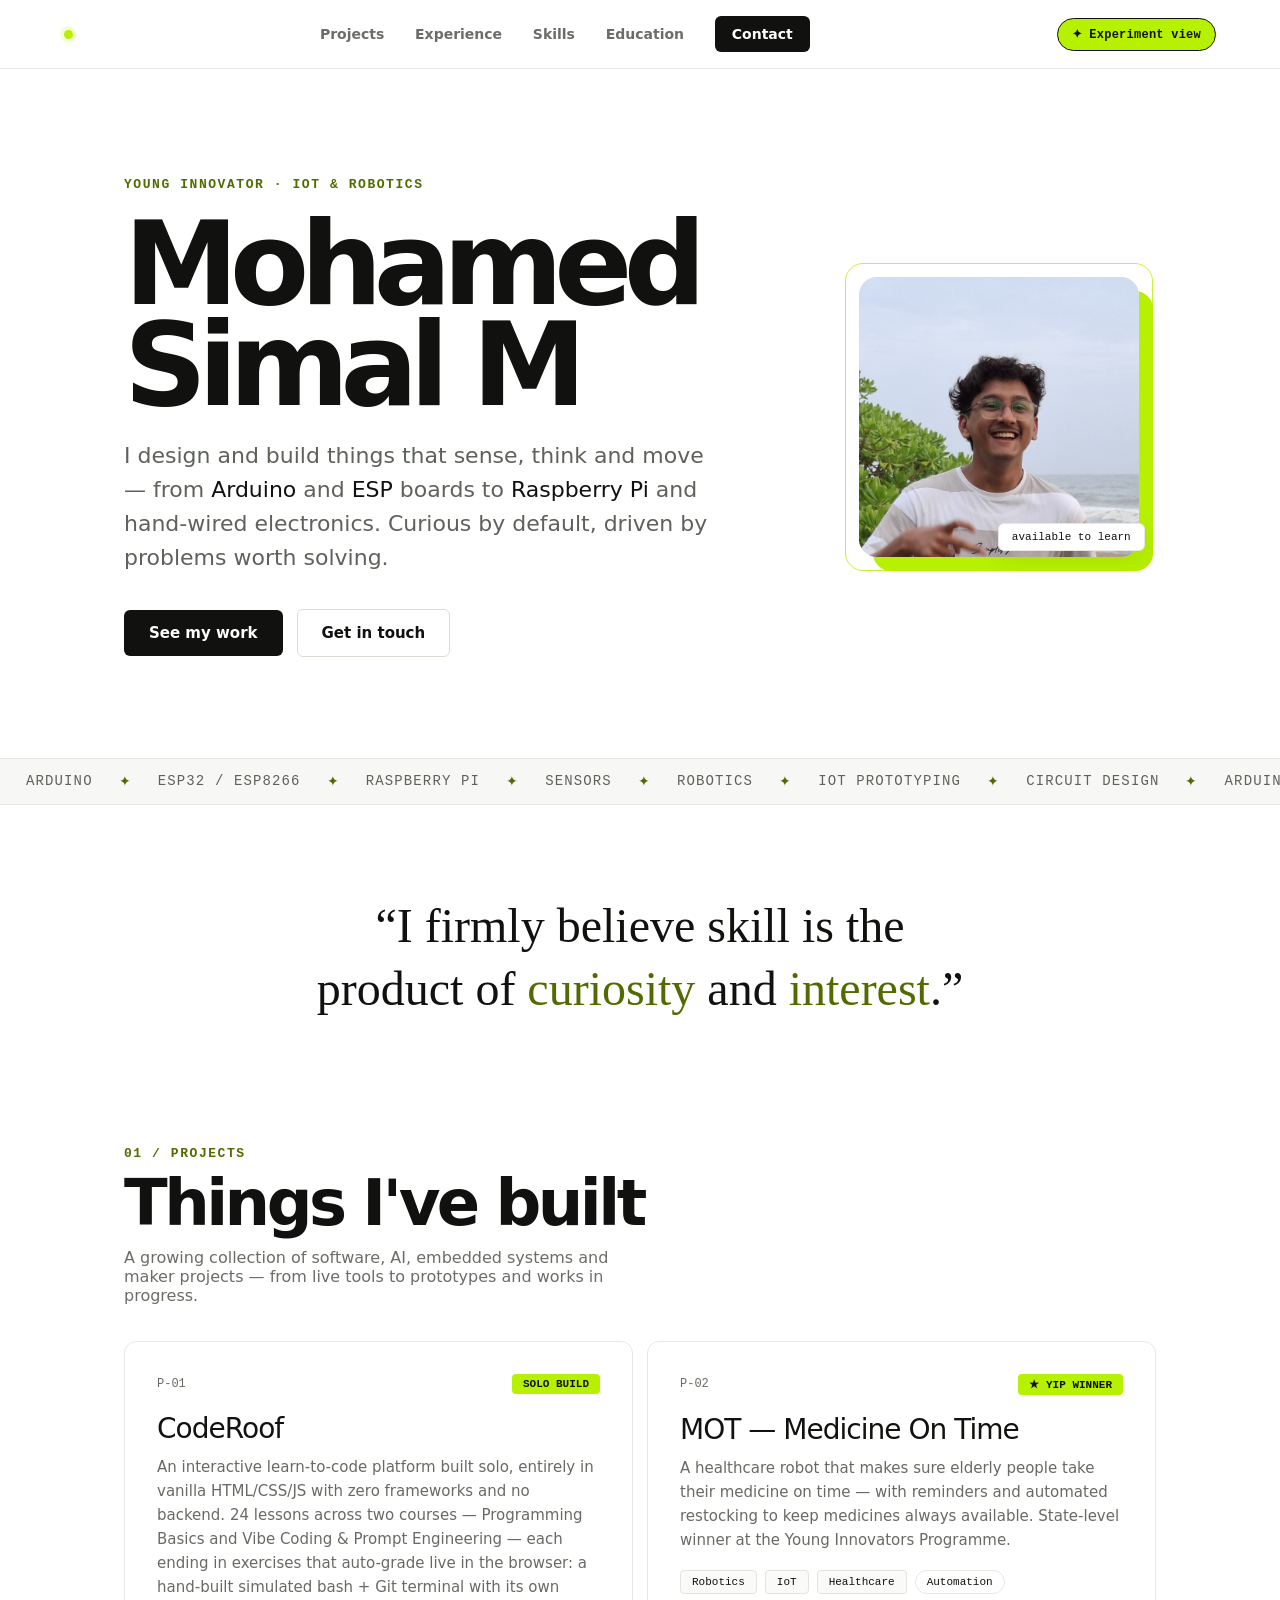
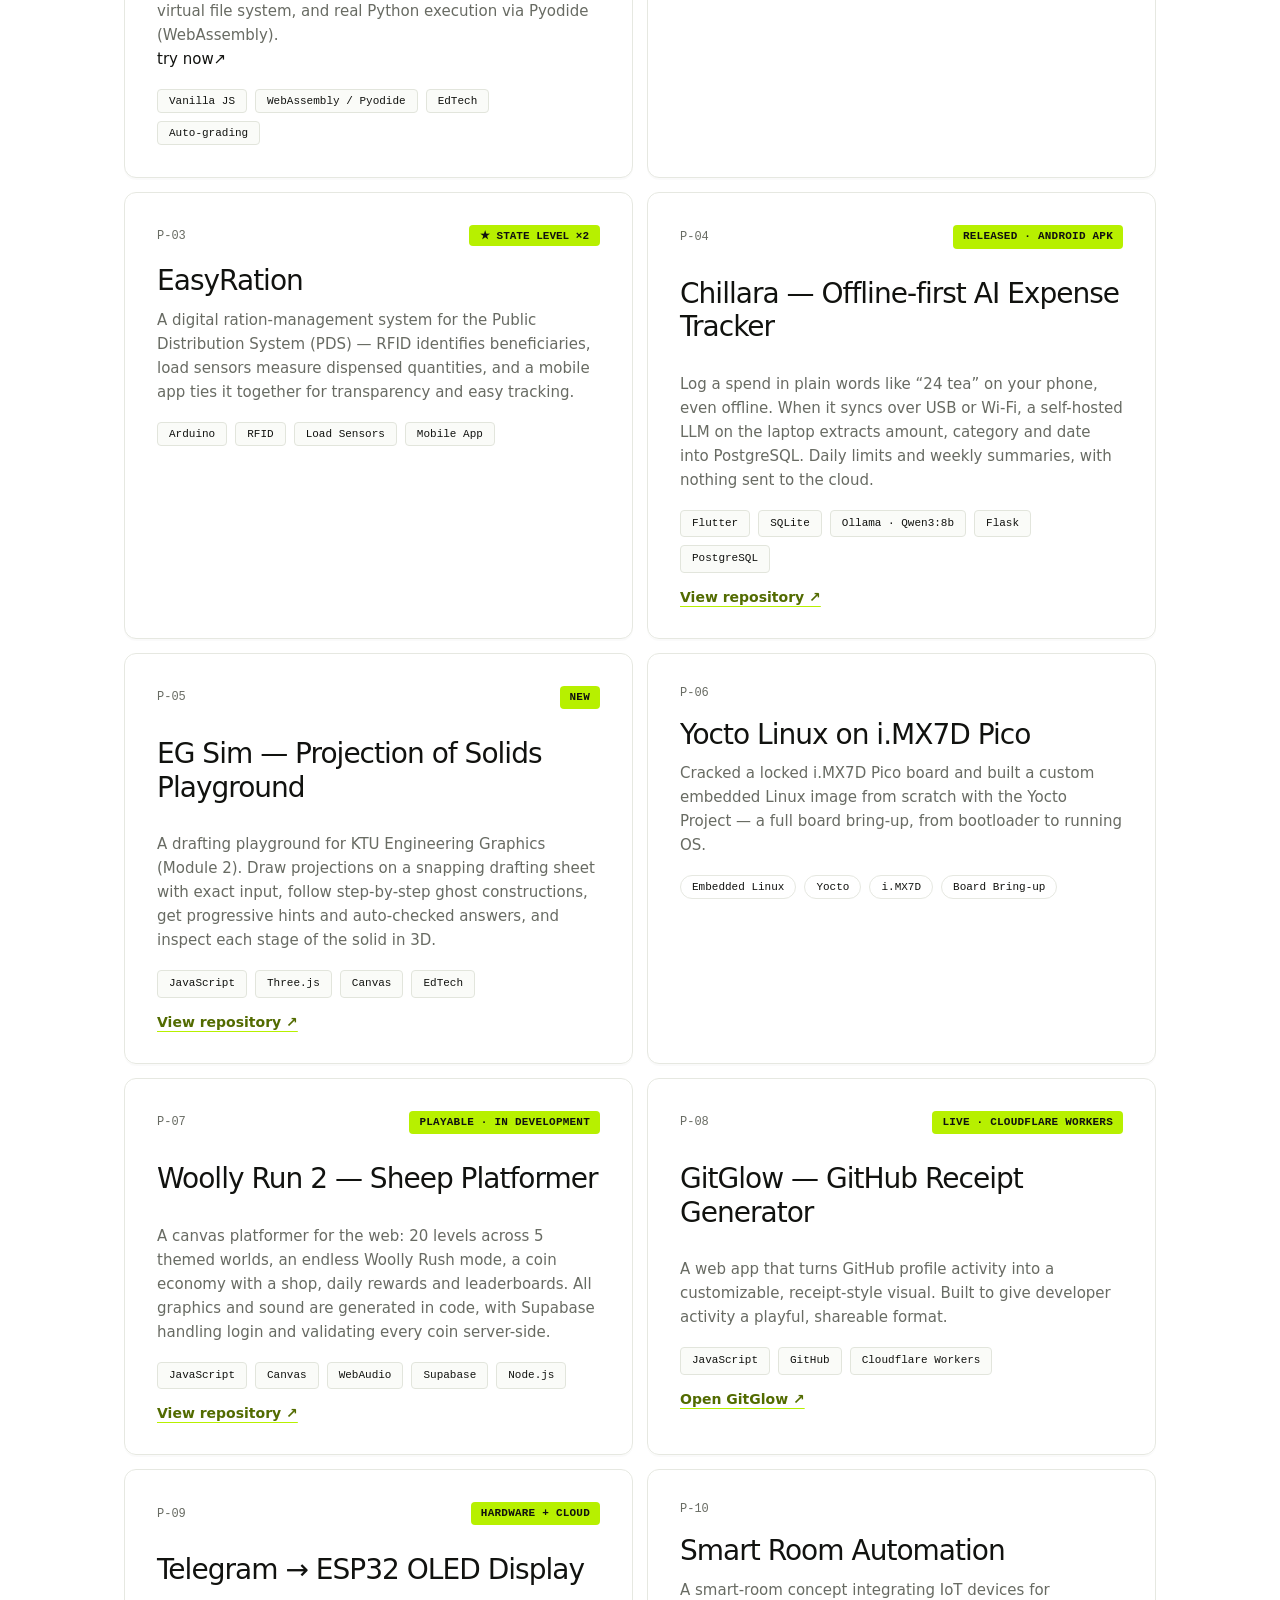
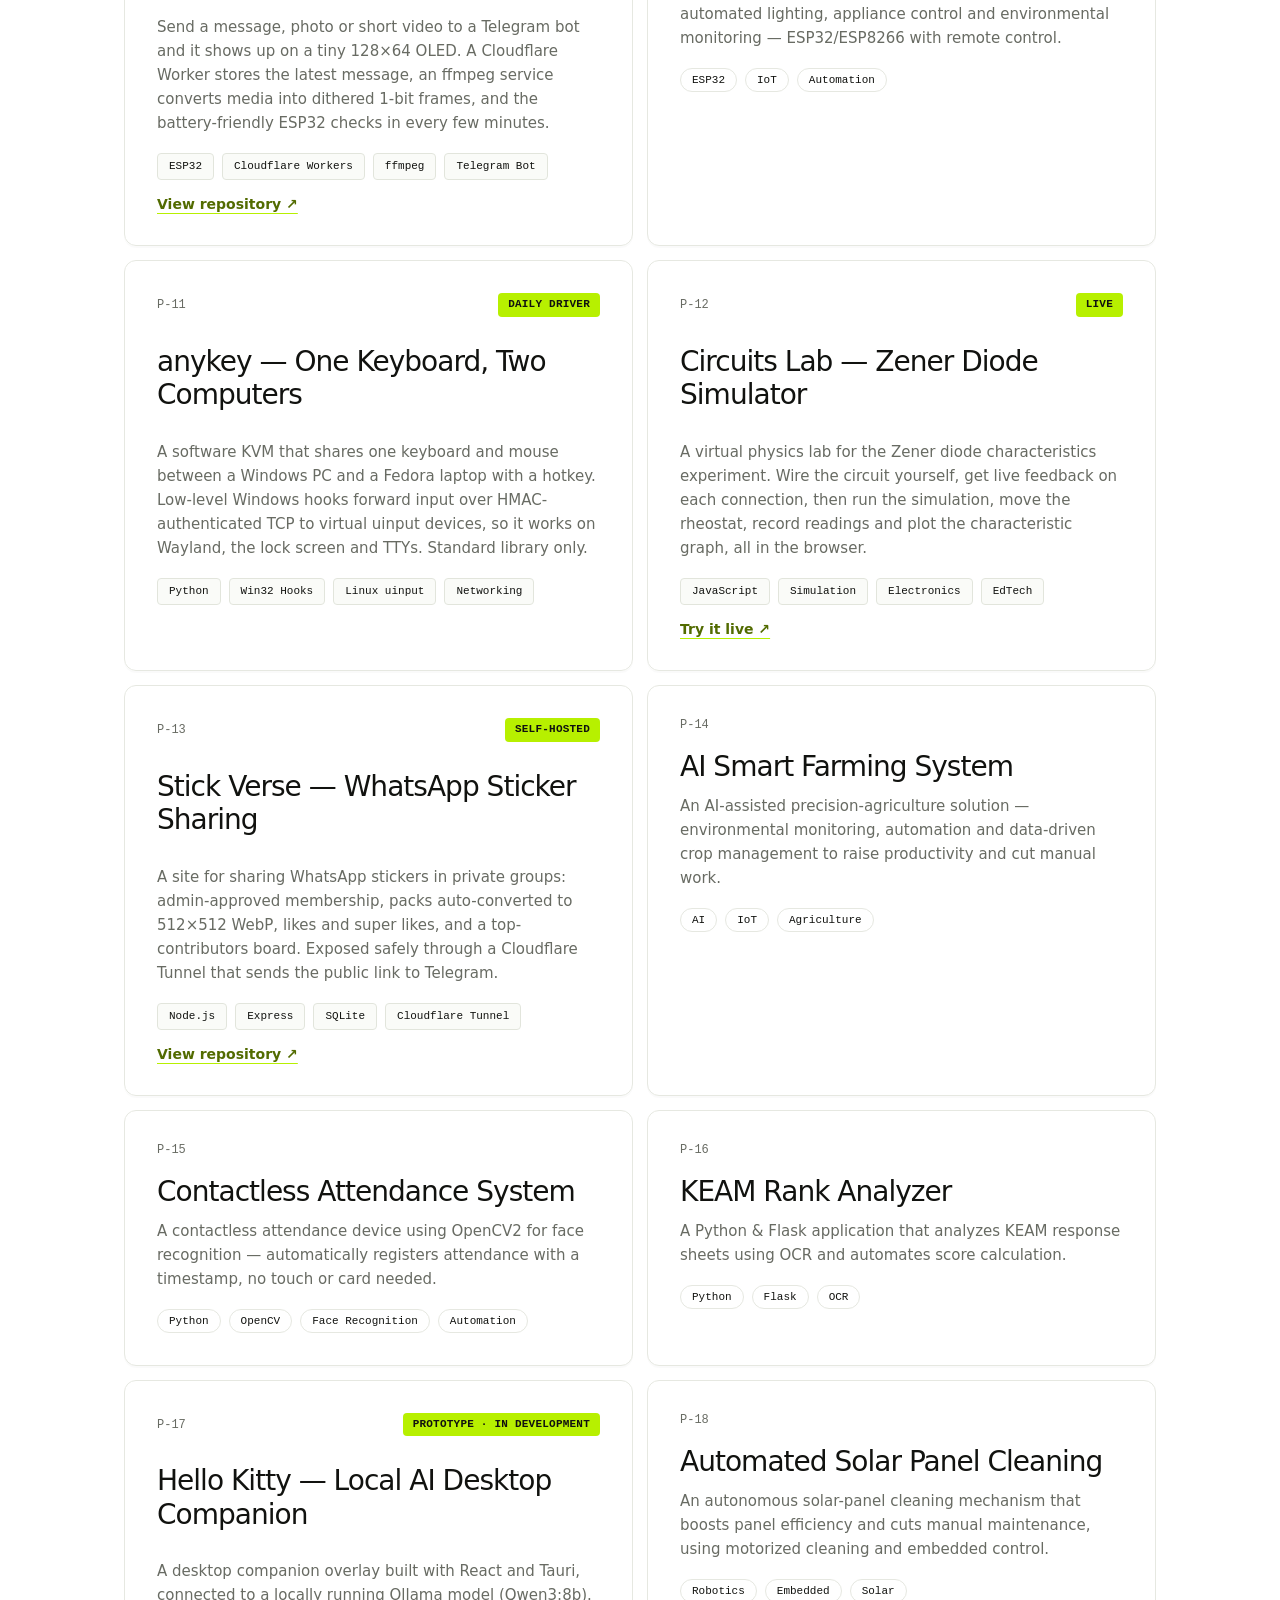
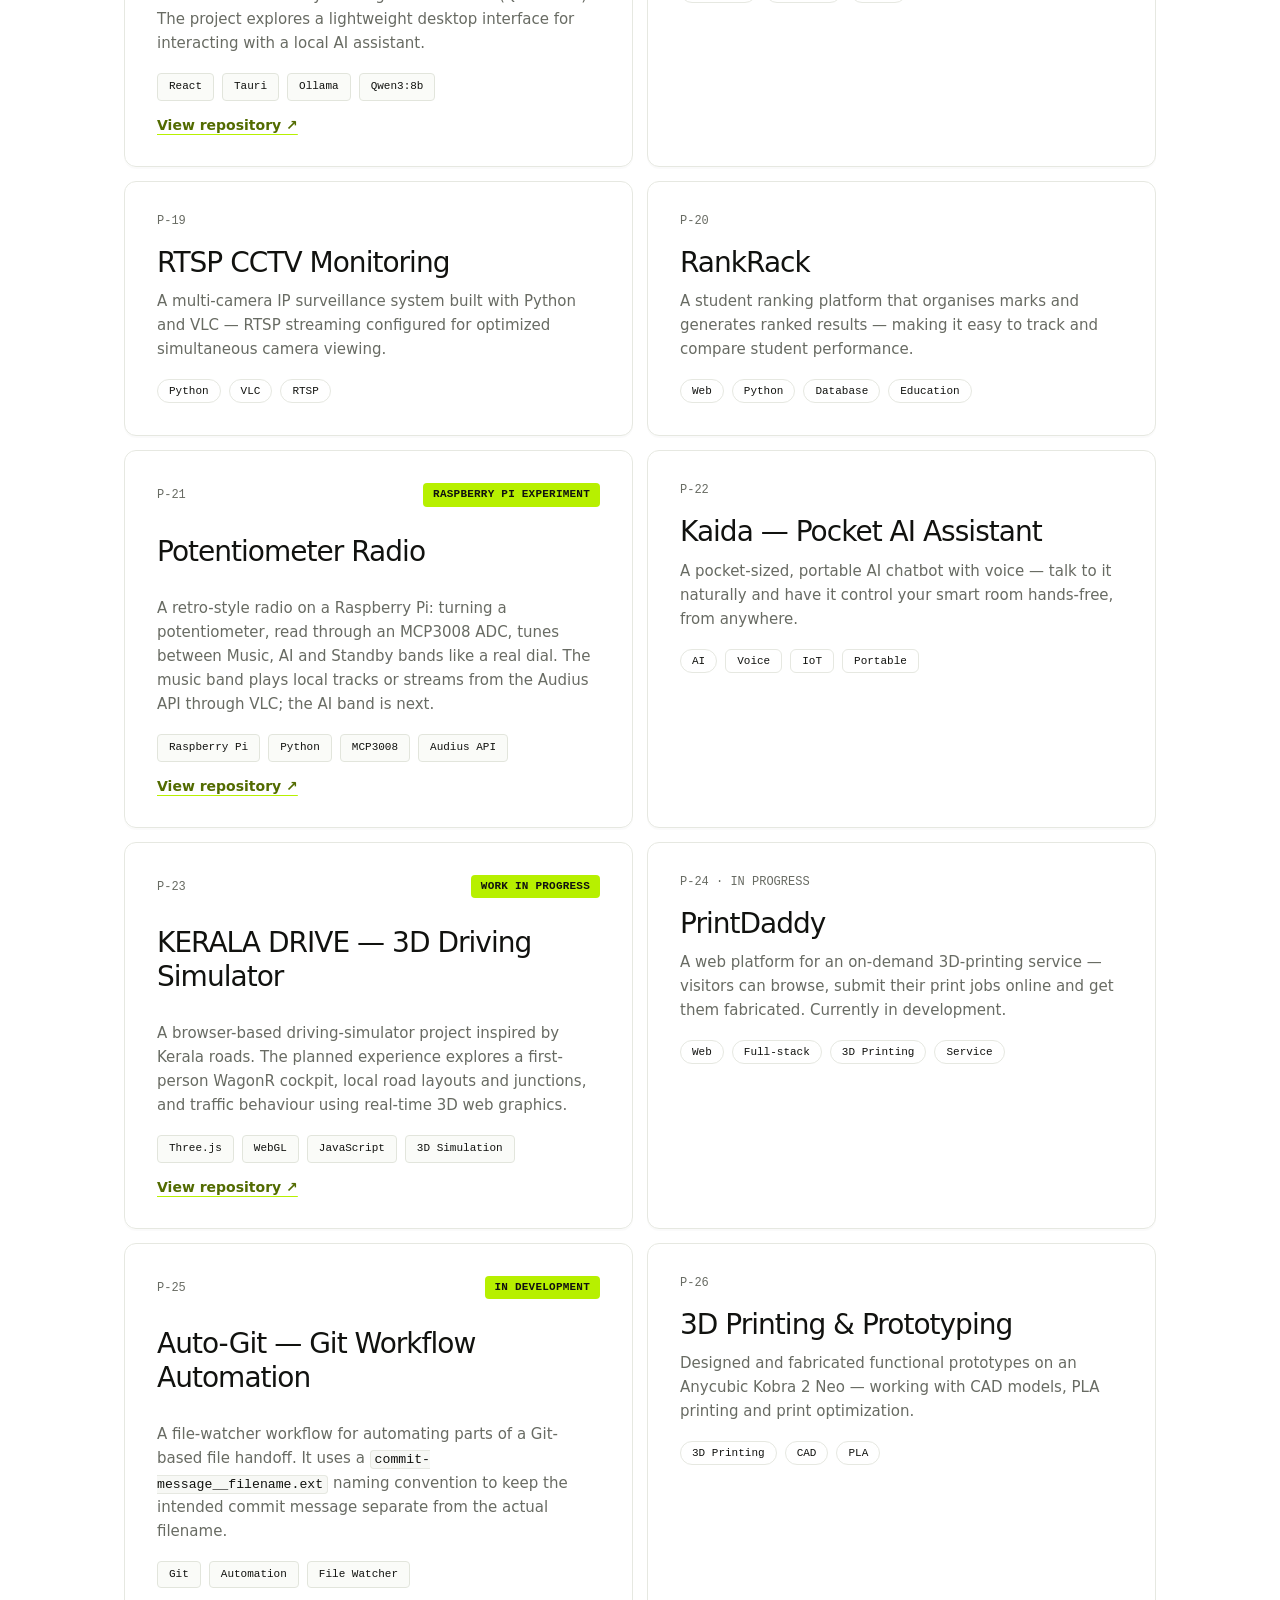
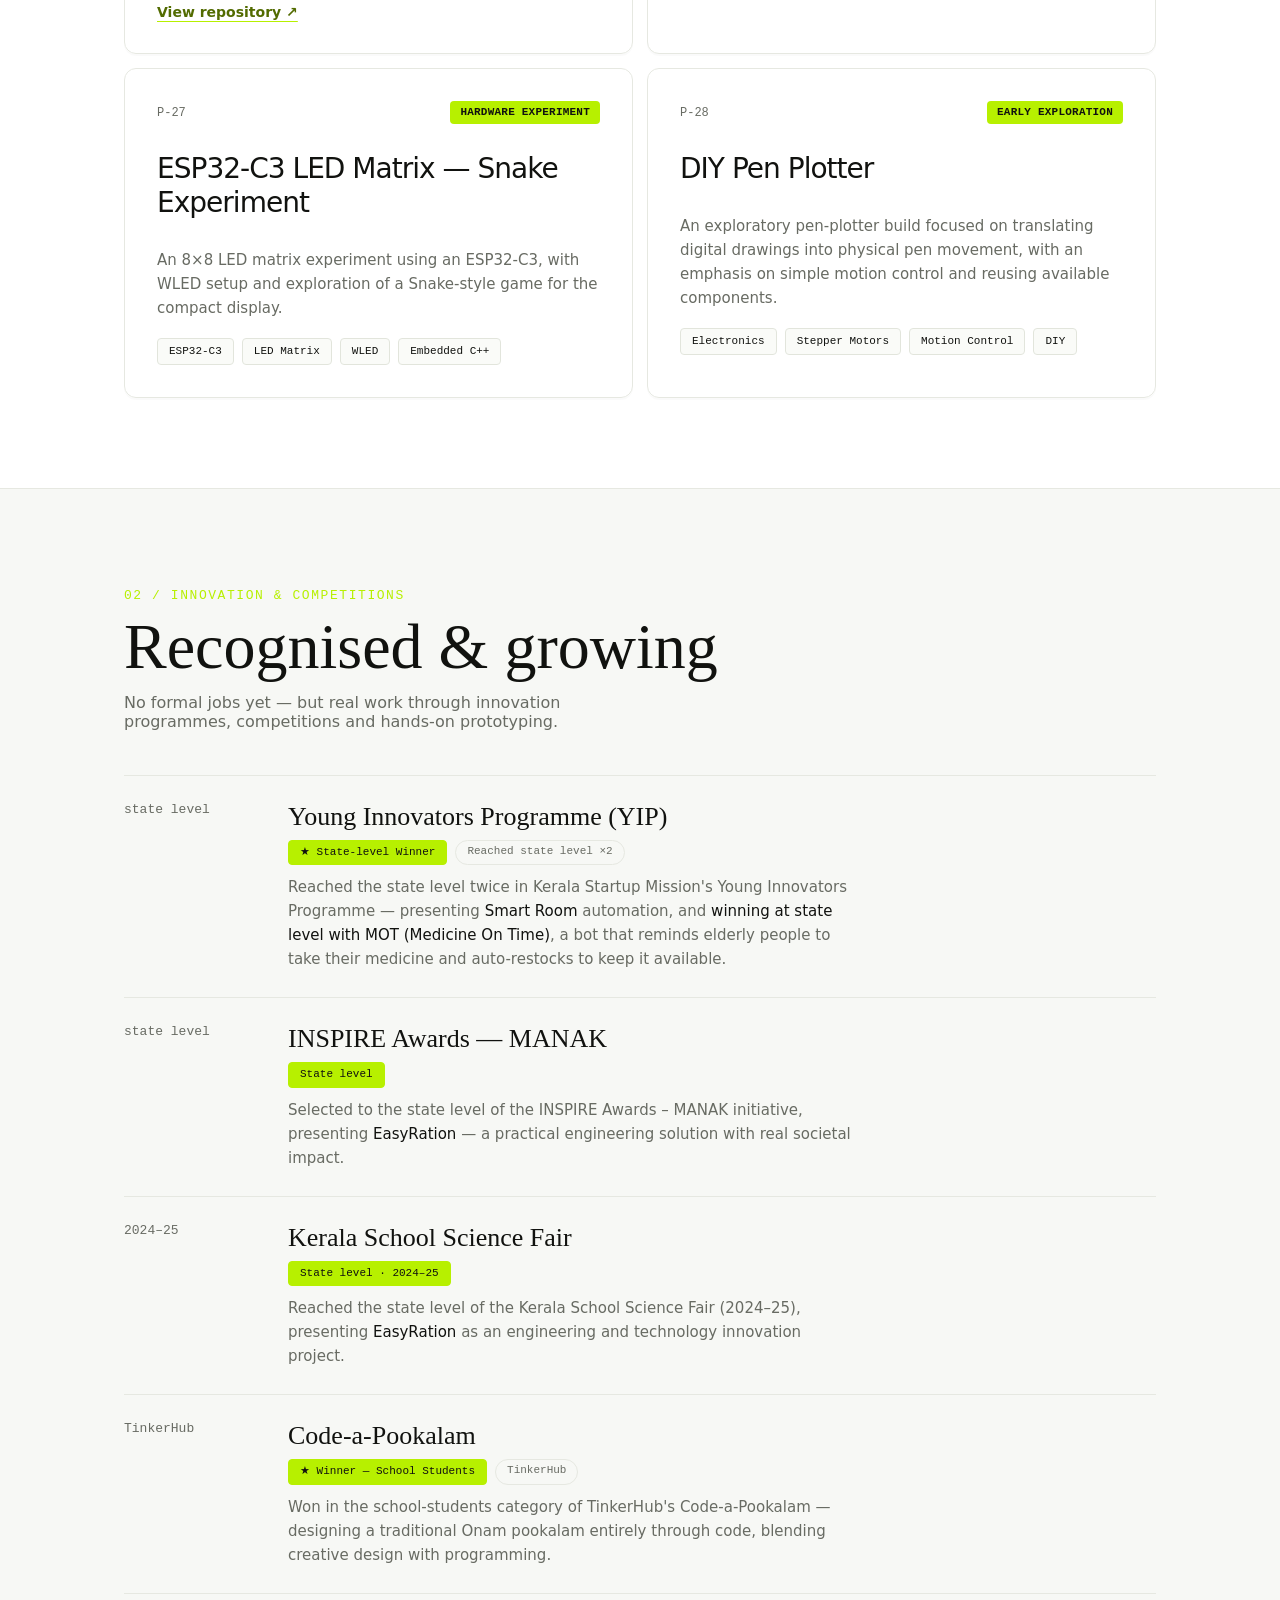
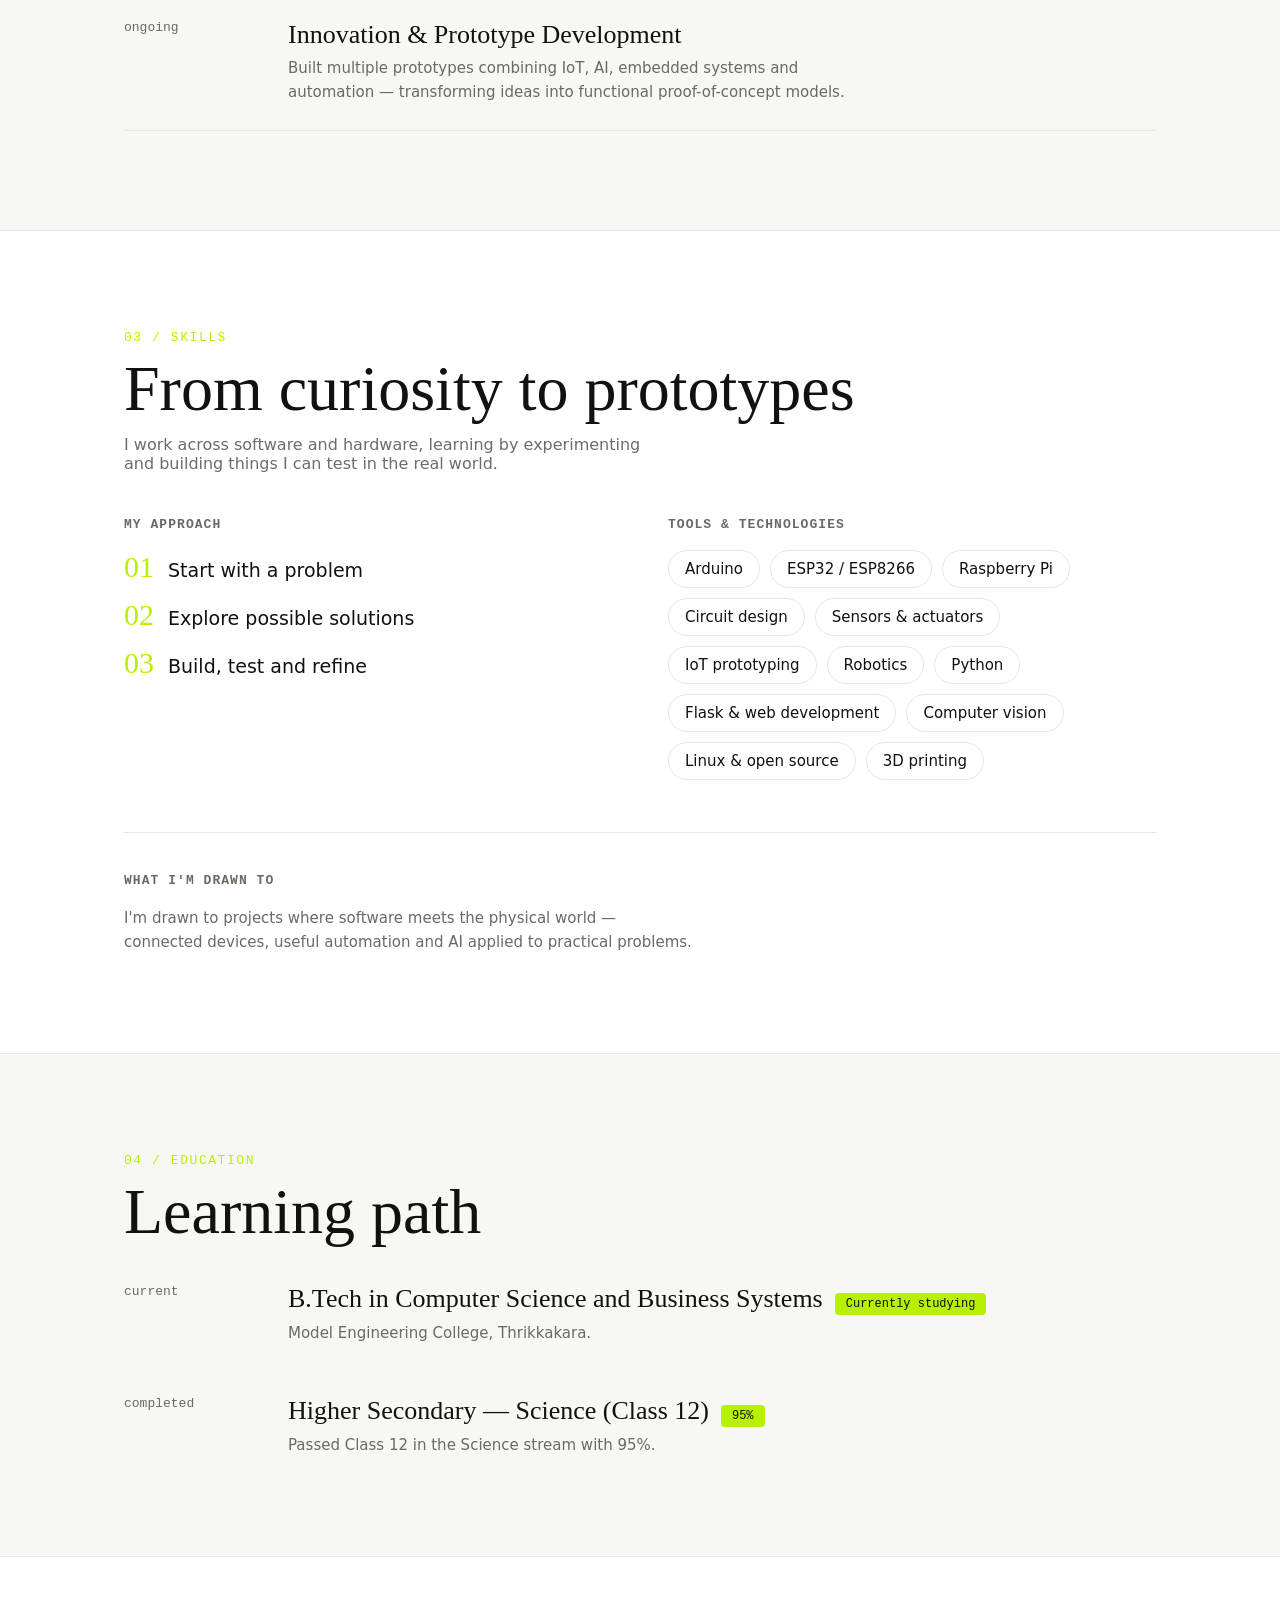
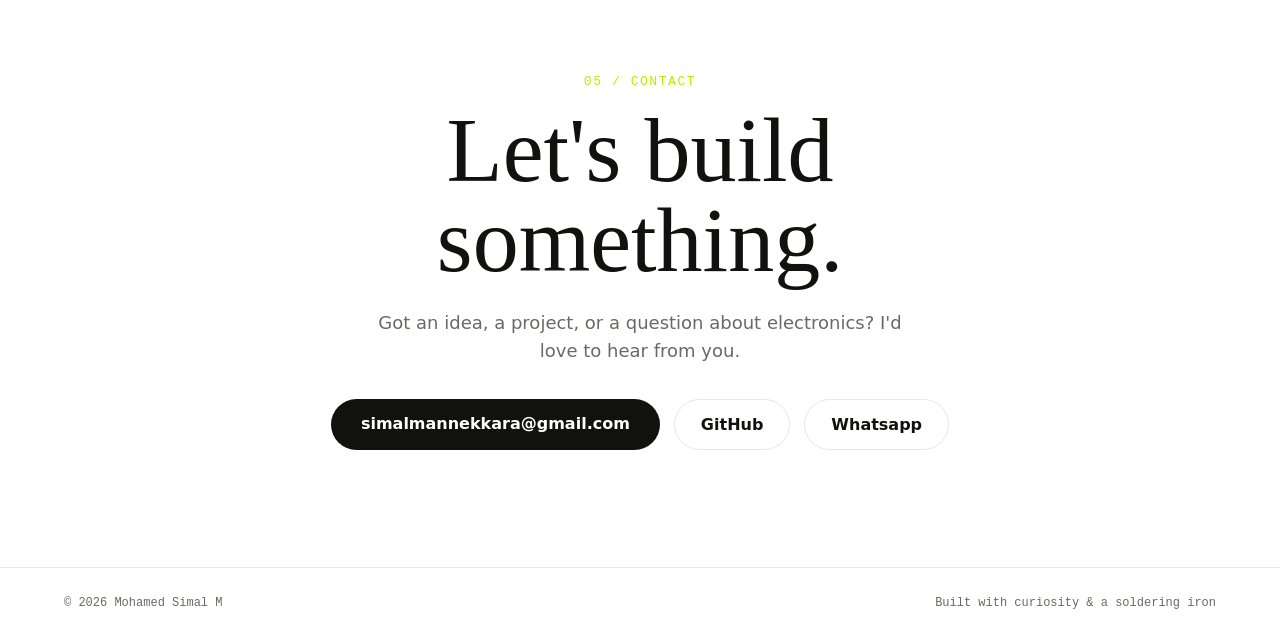
==== commit 6d8af745: "Rank projects by impact and renumber P-01 to P-28 Co-Authored-By: Claude Opus 5.5 <noreply@anthropic" ====
--- a/index.html
+++ b/index.html
@@ -104,19 +104,19 @@
             <span class="u83">Auto-grading</span>
           </div>
         </article>
-        <article data-reveal="" class="project-card">
-          <div class="project-card__header">
-            <span class="project-card__id">P-02</span>
-            <span class="project-card__status">LIVE · CLOUDFLARE WORKERS</span>
-          </div>
-          <h3>GitGlow — GitHub Receipt Generator</h3>
-          <p class="project-card__description">A web app that turns GitHub profile activity into a customizable, receipt-style visual. Built to give developer activity a playful, shareable format.</p>
-          <div class="project-card__tags">
-            <span class="project-card__tag">JavaScript</span>
-            <span class="project-card__tag">GitHub</span>
-            <span class="project-card__tag">Cloudflare Workers</span>
-          </div>
-          <a class="project-card__link" href="https://gitglow.pages.dev/" target="_blank" rel="noopener noreferrer">Open GitGlow ↗</a>
+        <article data-reveal="" class="u95">
+          <div class="u96">
+            <span class="u97">P-02</span>
+            <span class="u98">★ YIP WINNER</span>
+          </div>
+          <h3 class="u99">MOT — Medicine On Time</h3>
+          <p class="u100">A healthcare robot that makes sure elderly people take their medicine on time — with reminders and automated restocking to keep medicines always available. State-level winner at the Young Innovators Programme.</p>
+          <div class="u101">
+            <span class="u102">Robotics</span>
+            <span class="u103">IoT</span>
+            <span class="u104">Healthcare</span>
+            <span class="u105">Automation</span>
+          </div>
         </article>
         <article data-reveal="" class="u84">
           <div class="u85">
@@ -132,115 +132,39 @@
             <span class="u94">Mobile App</span>
           </div>
         </article>
-        <article data-reveal="" class="u95">
-          <div class="u96">
-            <span class="u97">P-04</span>
-            <span class="u98">★ YIP WINNER</span>
-          </div>
-          <h3 class="u99">MOT — Medicine On Time</h3>
-          <p class="u100">A healthcare robot that makes sure elderly people take their medicine on time — with reminders and automated restocking to keep medicines always available. State-level winner at the Young Innovators Programme.</p>
-          <div class="u101">
-            <span class="u102">Robotics</span>
-            <span class="u103">IoT</span>
-            <span class="u104">Healthcare</span>
-            <span class="u105">Automation</span>
-          </div>
-        </article>
-        <article data-reveal="" class="u106">
-          <div class="u107">P-05</div>
-          <h3 class="u108">AI Smart Farming System</h3>
-          <p class="u109">An AI-assisted precision-agriculture solution — environmental monitoring, automation and data-driven crop management to raise productivity and cut manual work.</p>
-          <div class="u110">
-            <span class="u111">AI</span>
-            <span class="u112">IoT</span>
-            <span class="u113">Agriculture</span>
-          </div>
-        </article>
-        <article data-reveal="" class="u114">
-          <div class="u115">P-06</div>
-          <h3 class="u116">Kaida — Pocket AI Assistant</h3>
-          <p class="u117">A pocket-sized, portable AI chatbot with voice — talk to it naturally and have it control your smart room hands-free, from anywhere.</p>
-          <div class="u118">
-            <span class="u119">AI</span>
-            <span class="u120">Voice</span>
-            <span class="u121">IoT</span>
-            <span class="u122">Portable</span>
-          </div>
-        </article>
-        <article data-reveal="" class="u123">
-          <div class="u124">P-07 · IN PROGRESS</div>
-          <h3 class="u125">PrintDaddy</h3>
-          <p class="u126">A web platform for an on-demand 3D-printing service — visitors can browse, submit their print jobs online and get them fabricated. Currently in development.</p>
-          <div class="u127">
-            <span class="u128">Web</span>
-            <span class="u129">Full-stack</span>
-            <span class="u130">3D Printing</span>
-            <span class="u131">Service</span>
-          </div>
-        </article>
-        <article data-reveal="" class="u132">
-          <div class="u133">P-08</div>
-          <h3 class="u134">Smart Room Automation</h3>
-          <p class="u135">A smart-room concept integrating IoT devices for automated lighting, appliance control and environmental monitoring — ESP32/ESP8266 with remote control.</p>
-          <div class="u136">
-            <span class="u137">ESP32</span>
-            <span class="u138">IoT</span>
-            <span class="u139">Automation</span>
-          </div>
-        </article>
-        <article data-reveal="" class="u140">
-          <div class="u141">P-09</div>
-          <h3 class="u142">RankRack</h3>
-          <p class="u143">A student ranking platform that organises marks and generates ranked results — making it easy to track and compare student performance.</p>
-          <div class="u144">
-            <span class="u145">Web</span>
-            <span class="u146">Python</span>
-            <span class="u147">Database</span>
-            <span class="u148">Education</span>
-          </div>
-        </article>
-        <article data-reveal="" class="u149">
-          <div class="u150">P-10</div>
-          <h3 class="u151">Automated Solar Panel Cleaning</h3>
-          <p class="u152">An autonomous solar-panel cleaning mechanism that boosts panel efficiency and cuts manual maintenance, using motorized cleaning and embedded control.</p>
-          <div class="u153">
-            <span class="u154">Robotics</span>
-            <span class="u155">Embedded</span>
-            <span class="u156">Solar</span>
-          </div>
-        </article>
-        <article data-reveal="" class="u157">
-          <div class="u158">P-11</div>
-          <h3 class="u159">RTSP CCTV Monitoring</h3>
-          <p class="u160">A multi-camera IP surveillance system built with Python and VLC — RTSP streaming configured for optimized simultaneous camera viewing.</p>
-          <div class="u161">
-            <span class="u162">Python</span>
-            <span class="u163">VLC</span>
-            <span class="u164">RTSP</span>
-          </div>
-        </article>
-        <article data-reveal="" class="u165">
-          <div class="u166">P-12</div>
-          <h3 class="u167">3D Printing &amp; Prototyping</h3>
-          <p class="u168">Designed and fabricated functional prototypes on an Anycubic Kobra 2 Neo — working with CAD models, PLA printing and print optimization.</p>
-          <div class="u169">
-            <span class="u170">3D Printing</span>
-            <span class="u171">CAD</span>
-            <span class="u172">PLA</span>
-          </div>
-        </article>
-        <article data-reveal="" class="u173">
-          <div class="u174">P-13</div>
-          <h3 class="u175">KEAM Rank Analyzer</h3>
-          <p class="u176">A Python &amp; Flask application that analyzes KEAM response sheets using OCR and automates score calculation.</p>
-          <div class="u177">
-            <span class="u178">Python</span>
-            <span class="u179">Flask</span>
-            <span class="u180">OCR</span>
-          </div>
+        <article data-reveal="" class="project-card">
+          <div class="project-card__header">
+            <span class="project-card__id">P-04</span>
+            <span class="project-card__status">RELEASED · ANDROID APK</span>
+          </div>
+          <h3>Chillara — Offline-first AI Expense Tracker</h3>
+          <p class="project-card__description">Log a spend in plain words like “24 tea” on your phone, even offline. When it syncs over USB or Wi-Fi, a self-hosted LLM on the laptop extracts amount, category and date into PostgreSQL. Daily limits and weekly summaries, with nothing sent to the cloud.</p>
+          <div class="project-card__tags">
+            <span class="project-card__tag">Flutter</span>
+            <span class="project-card__tag">SQLite</span>
+            <span class="project-card__tag">Ollama · Qwen3:8b</span>
+            <span class="project-card__tag">Flask</span>
+            <span class="project-card__tag">PostgreSQL</span>
+          </div>
+          <a class="project-card__link" href="https://github.com/just-sil/expense_tracker" target="_blank" rel="noopener noreferrer">View repository ↗</a>
+        </article>
+        <article data-reveal="" class="project-card">
+          <div class="project-card__header">
+            <span class="project-card__id">P-05</span>
+            <span class="project-card__status">NEW</span>
+          </div>
+          <h3>EG Sim — Projection of Solids Playground</h3>
+          <p class="project-card__description">A drafting playground for KTU Engineering Graphics (Module 2). Draw projections on a snapping drafting sheet with exact input, follow step-by-step ghost constructions, get progressive hints and auto-checked answers, and inspect each stage of the solid in 3D.</p>
+          <div class="project-card__tags">
+            <span class="project-card__tag">JavaScript</span>
+            <span class="project-card__tag">Three.js</span>
+            <span class="project-card__tag">Canvas</span>
+            <span class="project-card__tag">EdTech</span>
+          </div>
+          <a class="project-card__link" href="https://github.com/just-sil/eg-sim" target="_blank" rel="noopener noreferrer">View repository ↗</a>
         </article>
         <article data-reveal="" class="u181">
-          <div class="u182">P-14</div>
+          <div class="u182">P-06</div>
           <h3 class="u183">Yocto Linux on i.MX7D Pico</h3>
           <p class="u184">Cracked a locked i.MX7D Pico board and built a custom embedded Linux image from scratch with the Yocto Project — a full board bring-up, from bootloader to running OS.</p>
           <div class="u185">
@@ -248,6 +172,115 @@
             <span class="u187">Yocto</span>
             <span class="u188">i.MX7D</span>
             <span class="u189">Board Bring-up</span>
+          </div>
+        </article>
+        <article data-reveal="" class="project-card">
+          <div class="project-card__header">
+            <span class="project-card__id">P-07</span>
+            <span class="project-card__status">PLAYABLE · IN DEVELOPMENT</span>
+          </div>
+          <h3>Woolly Run 2 — Sheep Platformer</h3>
+          <p class="project-card__description">A canvas platformer for the web: 20 levels across 5 themed worlds, an endless Woolly Rush mode, a coin economy with a shop, daily rewards and leaderboards. All graphics and sound are generated in code, with Supabase handling login and validating every coin server-side.</p>
+          <div class="project-card__tags">
+            <span class="project-card__tag">JavaScript</span>
+            <span class="project-card__tag">Canvas</span>
+            <span class="project-card__tag">WebAudio</span>
+            <span class="project-card__tag">Supabase</span>
+            <span class="project-card__tag">Node.js</span>
+          </div>
+          <a class="project-card__link" href="https://github.com/just-sil/cospo" target="_blank" rel="noopener noreferrer">View repository ↗</a>
+        </article>
+        <article data-reveal="" class="project-card">
+          <div class="project-card__header">
+            <span class="project-card__id">P-08</span>
+            <span class="project-card__status">LIVE · CLOUDFLARE WORKERS</span>
+          </div>
+          <h3>GitGlow — GitHub Receipt Generator</h3>
+          <p class="project-card__description">A web app that turns GitHub profile activity into a customizable, receipt-style visual. Built to give developer activity a playful, shareable format.</p>
+          <div class="project-card__tags">
+            <span class="project-card__tag">JavaScript</span>
+            <span class="project-card__tag">GitHub</span>
+            <span class="project-card__tag">Cloudflare Workers</span>
+          </div>
+          <a class="project-card__link" href="https://gitglow.pages.dev/" target="_blank" rel="noopener noreferrer">Open GitGlow ↗</a>
+        </article>
+        <article data-reveal="" class="project-card">
+          <div class="project-card__header">
+            <span class="project-card__id">P-09</span>
+            <span class="project-card__status">HARDWARE + CLOUD</span>
+          </div>
+          <h3>Telegram → ESP32 OLED Display</h3>
+          <p class="project-card__description">Send a message, photo or short video to a Telegram bot and it shows up on a tiny 128×64 OLED. A Cloudflare Worker stores the latest message, an ffmpeg service converts media into dithered 1-bit frames, and the battery-friendly ESP32 checks in every few minutes.</p>
+          <div class="project-card__tags">
+            <span class="project-card__tag">ESP32</span>
+            <span class="project-card__tag">Cloudflare Workers</span>
+            <span class="project-card__tag">ffmpeg</span>
+            <span class="project-card__tag">Telegram Bot</span>
+          </div>
+          <a class="project-card__link" href="https://github.com/just-sil/pathiribot" target="_blank" rel="noopener noreferrer">View repository ↗</a>
+        </article>
+        <article data-reveal="" class="u132">
+          <div class="u133">P-10</div>
+          <h3 class="u134">Smart Room Automation</h3>
+          <p class="u135">A smart-room concept integrating IoT devices for automated lighting, appliance control and environmental monitoring — ESP32/ESP8266 with remote control.</p>
+          <div class="u136">
+            <span class="u137">ESP32</span>
+            <span class="u138">IoT</span>
+            <span class="u139">Automation</span>
+          </div>
+        </article>
+        <article data-reveal="" class="project-card">
+          <div class="project-card__header">
+            <span class="project-card__id">P-11</span>
+            <span class="project-card__status">DAILY DRIVER</span>
+          </div>
+          <h3>anykey — One Keyboard, Two Computers</h3>
+          <p class="project-card__description">A software KVM that shares one keyboard and mouse between a Windows PC and a Fedora laptop with a hotkey. Low-level Windows hooks forward input over HMAC-authenticated TCP to virtual uinput devices, so it works on Wayland, the lock screen and TTYs. Standard library only.</p>
+          <div class="project-card__tags">
+            <span class="project-card__tag">Python</span>
+            <span class="project-card__tag">Win32 Hooks</span>
+            <span class="project-card__tag">Linux uinput</span>
+            <span class="project-card__tag">Networking</span>
+          </div>
+        </article>
+        <article data-reveal="" class="project-card">
+          <div class="project-card__header">
+            <span class="project-card__id">P-12</span>
+            <span class="project-card__status">LIVE</span>
+          </div>
+          <h3>Circuits Lab — Zener Diode Simulator</h3>
+          <p class="project-card__description">A virtual physics lab for the Zener diode characteristics experiment. Wire the circuit yourself, get live feedback on each connection, then run the simulation, move the rheostat, record readings and plot the characteristic graph, all in the browser.</p>
+          <div class="project-card__tags">
+            <span class="project-card__tag">JavaScript</span>
+            <span class="project-card__tag">Simulation</span>
+            <span class="project-card__tag">Electronics</span>
+            <span class="project-card__tag">EdTech</span>
+          </div>
+          <a class="project-card__link" href="https://just-sil.github.io/sim-lab/" target="_blank" rel="noopener noreferrer">Try it live ↗</a>
+        </article>
+        <article data-reveal="" class="project-card">
+          <div class="project-card__header">
+            <span class="project-card__id">P-13</span>
+            <span class="project-card__status">SELF-HOSTED</span>
+          </div>
+          <h3>Stick Verse — WhatsApp Sticker Sharing</h3>
+          <p class="project-card__description">A site for sharing WhatsApp stickers in private groups: admin-approved membership, packs auto-converted to 512×512 WebP, likes and super likes, and a top-contributors board. Exposed safely through a Cloudflare Tunnel that sends the public link to Telegram.</p>
+          <div class="project-card__tags">
+            <span class="project-card__tag">Node.js</span>
+            <span class="project-card__tag">Express</span>
+            <span class="project-card__tag">SQLite</span>
+            <span class="project-card__tag">Cloudflare Tunnel</span>
+          </div>
+          <a class="project-card__link" href="https://github.com/just-sil/stickverse" target="_blank" rel="noopener noreferrer">View repository ↗</a>
+        </article>
+        <article data-reveal="" class="u106">
+          <div class="u107">P-14</div>
+          <h3 class="u108">AI Smart Farming System</h3>
+          <p class="u109">An AI-assisted precision-agriculture solution — environmental monitoring, automation and data-driven crop management to raise productivity and cut manual work.</p>
+          <div class="u110">
+            <span class="u111">AI</span>
+            <span class="u112">IoT</span>
+            <span class="u113">Agriculture</span>
           </div>
         </article>
         <article data-reveal="" class="u190">
@@ -261,9 +294,19 @@
             <span class="u198">Automation</span>
           </div>
         </article>
-        <article data-reveal="" class="project-card">
-          <div class="project-card__header">
-            <span class="project-card__id">P-16</span>
+        <article data-reveal="" class="u173">
+          <div class="u174">P-16</div>
+          <h3 class="u175">KEAM Rank Analyzer</h3>
+          <p class="u176">A Python &amp; Flask application that analyzes KEAM response sheets using OCR and automates score calculation.</p>
+          <div class="u177">
+            <span class="u178">Python</span>
+            <span class="u179">Flask</span>
+            <span class="u180">OCR</span>
+          </div>
+        </article>
+        <article data-reveal="" class="project-card">
+          <div class="project-card__header">
+            <span class="project-card__id">P-17</span>
             <span class="project-card__status">PROTOTYPE · IN DEVELOPMENT</span>
           </div>
           <h3>Hello Kitty — Local AI Desktop Companion</h3>
@@ -276,23 +319,66 @@
           </div>
           <a class="project-card__link" href="https://github.com/just-sil/hello_kitty" target="_blank" rel="noopener noreferrer">View repository ↗</a>
         </article>
-        <article data-reveal="" class="project-card">
-          <div class="project-card__header">
-            <span class="project-card__id">P-17</span>
-            <span class="project-card__status">IN DEVELOPMENT</span>
-          </div>
-          <h3>Auto-Git — Git Workflow Automation</h3>
-          <p class="project-card__description">A file-watcher workflow for automating parts of a Git-based file handoff. It uses a <code>commit-message__filename.ext</code> naming convention to keep the intended commit message separate from the actual filename.</p>
-          <div class="project-card__tags">
-            <span class="project-card__tag">Git</span>
-            <span class="project-card__tag">Automation</span>
-            <span class="project-card__tag">File Watcher</span>
-          </div>
-          <a class="project-card__link" href="https://github.com/just-sil/auto-git" target="_blank" rel="noopener noreferrer">View repository ↗</a>
-        </article>
-        <article data-reveal="" class="project-card">
-          <div class="project-card__header">
-            <span class="project-card__id">P-18</span>
+        <article data-reveal="" class="u149">
+          <div class="u150">P-18</div>
+          <h3 class="u151">Automated Solar Panel Cleaning</h3>
+          <p class="u152">An autonomous solar-panel cleaning mechanism that boosts panel efficiency and cuts manual maintenance, using motorized cleaning and embedded control.</p>
+          <div class="u153">
+            <span class="u154">Robotics</span>
+            <span class="u155">Embedded</span>
+            <span class="u156">Solar</span>
+          </div>
+        </article>
+        <article data-reveal="" class="u157">
+          <div class="u158">P-19</div>
+          <h3 class="u159">RTSP CCTV Monitoring</h3>
+          <p class="u160">A multi-camera IP surveillance system built with Python and VLC — RTSP streaming configured for optimized simultaneous camera viewing.</p>
+          <div class="u161">
+            <span class="u162">Python</span>
+            <span class="u163">VLC</span>
+            <span class="u164">RTSP</span>
+          </div>
+        </article>
+        <article data-reveal="" class="u140">
+          <div class="u141">P-20</div>
+          <h3 class="u142">RankRack</h3>
+          <p class="u143">A student ranking platform that organises marks and generates ranked results — making it easy to track and compare student performance.</p>
+          <div class="u144">
+            <span class="u145">Web</span>
+            <span class="u146">Python</span>
+            <span class="u147">Database</span>
+            <span class="u148">Education</span>
+          </div>
+        </article>
+        <article data-reveal="" class="project-card">
+          <div class="project-card__header">
+            <span class="project-card__id">P-21</span>
+            <span class="project-card__status">RASPBERRY PI EXPERIMENT</span>
+          </div>
+          <h3>Potentiometer Radio</h3>
+          <p class="project-card__description">A retro-style radio on a Raspberry Pi: turning a potentiometer, read through an MCP3008 ADC, tunes between Music, AI and Standby bands like a real dial. The music band plays local tracks or streams from the Audius API through VLC; the AI band is next.</p>
+          <div class="project-card__tags">
+            <span class="project-card__tag">Raspberry Pi</span>
+            <span class="project-card__tag">Python</span>
+            <span class="project-card__tag">MCP3008</span>
+            <span class="project-card__tag">Audius API</span>
+          </div>
+          <a class="project-card__link" href="https://github.com/just-sil/the-faah-radio" target="_blank" rel="noopener noreferrer">View repository ↗</a>
+        </article>
+        <article data-reveal="" class="u114">
+          <div class="u115">P-22</div>
+          <h3 class="u116">Kaida — Pocket AI Assistant</h3>
+          <p class="u117">A pocket-sized, portable AI chatbot with voice — talk to it naturally and have it control your smart room hands-free, from anywhere.</p>
+          <div class="u118">
+            <span class="u119">AI</span>
+            <span class="u120">Voice</span>
+            <span class="u121">IoT</span>
+            <span class="u122">Portable</span>
+          </div>
+        </article>
+        <article data-reveal="" class="project-card">
+          <div class="project-card__header">
+            <span class="project-card__id">P-23</span>
             <span class="project-card__status">WORK IN PROGRESS</span>
           </div>
           <h3>KERALA DRIVE — 3D Driving Simulator</h3>
@@ -305,9 +391,44 @@
           </div>
           <a class="project-card__link" href="https://github.com/just-sil/kerala-drive" target="_blank" rel="noopener noreferrer">View repository ↗</a>
         </article>
-        <article data-reveal="" class="project-card">
-          <div class="project-card__header">
-            <span class="project-card__id">P-19</span>
+        <article data-reveal="" class="u123">
+          <div class="u124">P-24 · IN PROGRESS</div>
+          <h3 class="u125">PrintDaddy</h3>
+          <p class="u126">A web platform for an on-demand 3D-printing service — visitors can browse, submit their print jobs online and get them fabricated. Currently in development.</p>
+          <div class="u127">
+            <span class="u128">Web</span>
+            <span class="u129">Full-stack</span>
+            <span class="u130">3D Printing</span>
+            <span class="u131">Service</span>
+          </div>
+        </article>
+        <article data-reveal="" class="project-card">
+          <div class="project-card__header">
+            <span class="project-card__id">P-25</span>
+            <span class="project-card__status">IN DEVELOPMENT</span>
+          </div>
+          <h3>Auto-Git — Git Workflow Automation</h3>
+          <p class="project-card__description">A file-watcher workflow for automating parts of a Git-based file handoff. It uses a <code>commit-message__filename.ext</code> naming convention to keep the intended commit message separate from the actual filename.</p>
+          <div class="project-card__tags">
+            <span class="project-card__tag">Git</span>
+            <span class="project-card__tag">Automation</span>
+            <span class="project-card__tag">File Watcher</span>
+          </div>
+          <a class="project-card__link" href="https://github.com/just-sil/auto-git" target="_blank" rel="noopener noreferrer">View repository ↗</a>
+        </article>
+        <article data-reveal="" class="u165">
+          <div class="u166">P-26</div>
+          <h3 class="u167">3D Printing &amp; Prototyping</h3>
+          <p class="u168">Designed and fabricated functional prototypes on an Anycubic Kobra 2 Neo — working with CAD models, PLA printing and print optimization.</p>
+          <div class="u169">
+            <span class="u170">3D Printing</span>
+            <span class="u171">CAD</span>
+            <span class="u172">PLA</span>
+          </div>
+        </article>
+        <article data-reveal="" class="project-card">
+          <div class="project-card__header">
+            <span class="project-card__id">P-27</span>
             <span class="project-card__status">HARDWARE EXPERIMENT</span>
           </div>
           <h3>ESP32-C3 LED Matrix — Snake Experiment</h3>
@@ -321,7 +442,7 @@
         </article>
         <article data-reveal="" class="project-card">
           <div class="project-card__header">
-            <span class="project-card__id">P-20</span>
+            <span class="project-card__id">P-28</span>
             <span class="project-card__status">EARLY EXPLORATION</span>
           </div>
           <h3>DIY Pen Plotter</h3>
@@ -332,127 +453,6 @@
             <span class="project-card__tag">Motion Control</span>
             <span class="project-card__tag">DIY</span>
           </div>
-        </article>
-        <article data-reveal="" class="project-card">
-          <div class="project-card__header">
-            <span class="project-card__id">P-21</span>
-            <span class="project-card__status">PLAYABLE · IN DEVELOPMENT</span>
-          </div>
-          <h3>Woolly Run 2 — Sheep Platformer</h3>
-          <p class="project-card__description">A canvas platformer for the web: 20 levels across 5 themed worlds, an endless Woolly Rush mode, a coin economy with a shop, daily rewards and leaderboards. All graphics and sound are generated in code, with Supabase handling login and validating every coin server-side.</p>
-          <div class="project-card__tags">
-            <span class="project-card__tag">JavaScript</span>
-            <span class="project-card__tag">Canvas</span>
-            <span class="project-card__tag">WebAudio</span>
-            <span class="project-card__tag">Supabase</span>
-            <span class="project-card__tag">Node.js</span>
-          </div>
-          <a class="project-card__link" href="https://github.com/just-sil/cospo" target="_blank" rel="noopener noreferrer">View repository ↗</a>
-        </article>
-        <article data-reveal="" class="project-card">
-          <div class="project-card__header">
-            <span class="project-card__id">P-22</span>
-            <span class="project-card__status">NEW</span>
-          </div>
-          <h3>EG Sim — Projection of Solids Playground</h3>
-          <p class="project-card__description">A drafting playground for KTU Engineering Graphics (Module 2). Draw projections on a snapping drafting sheet with exact input, follow step-by-step ghost constructions, get progressive hints and auto-checked answers, and inspect each stage of the solid in 3D.</p>
-          <div class="project-card__tags">
-            <span class="project-card__tag">JavaScript</span>
-            <span class="project-card__tag">Three.js</span>
-            <span class="project-card__tag">Canvas</span>
-            <span class="project-card__tag">EdTech</span>
-          </div>
-          <a class="project-card__link" href="https://github.com/just-sil/eg-sim" target="_blank" rel="noopener noreferrer">View repository ↗</a>
-        </article>
-        <article data-reveal="" class="project-card">
-          <div class="project-card__header">
-            <span class="project-card__id">P-23</span>
-            <span class="project-card__status">RELEASED · ANDROID APK</span>
-          </div>
-          <h3>Chillara — Offline-first AI Expense Tracker</h3>
-          <p class="project-card__description">Log a spend in plain words like “24 tea” on your phone, even offline. When it syncs over USB or Wi-Fi, a self-hosted LLM on the laptop extracts amount, category and date into PostgreSQL. Daily limits and weekly summaries, with nothing sent to the cloud.</p>
-          <div class="project-card__tags">
-            <span class="project-card__tag">Flutter</span>
-            <span class="project-card__tag">SQLite</span>
-            <span class="project-card__tag">Ollama · Qwen3:8b</span>
-            <span class="project-card__tag">Flask</span>
-            <span class="project-card__tag">PostgreSQL</span>
-          </div>
-          <a class="project-card__link" href="https://github.com/just-sil/expense_tracker" target="_blank" rel="noopener noreferrer">View repository ↗</a>
-        </article>
-        <article data-reveal="" class="project-card">
-          <div class="project-card__header">
-            <span class="project-card__id">P-24</span>
-            <span class="project-card__status">SELF-HOSTED</span>
-          </div>
-          <h3>Stick Verse — WhatsApp Sticker Sharing</h3>
-          <p class="project-card__description">A site for sharing WhatsApp stickers in private groups: admin-approved membership, packs auto-converted to 512×512 WebP, likes and super likes, and a top-contributors board. Exposed safely through a Cloudflare Tunnel that sends the public link to Telegram.</p>
-          <div class="project-card__tags">
-            <span class="project-card__tag">Node.js</span>
-            <span class="project-card__tag">Express</span>
-            <span class="project-card__tag">SQLite</span>
-            <span class="project-card__tag">Cloudflare Tunnel</span>
-          </div>
-          <a class="project-card__link" href="https://github.com/just-sil/stickverse" target="_blank" rel="noopener noreferrer">View repository ↗</a>
-        </article>
-        <article data-reveal="" class="project-card">
-          <div class="project-card__header">
-            <span class="project-card__id">P-25</span>
-            <span class="project-card__status">HARDWARE + CLOUD</span>
-          </div>
-          <h3>Telegram → ESP32 OLED Display</h3>
-          <p class="project-card__description">Send a message, photo or short video to a Telegram bot and it shows up on a tiny 128×64 OLED. A Cloudflare Worker stores the latest message, an ffmpeg service converts media into dithered 1-bit frames, and the battery-friendly ESP32 checks in every few minutes.</p>
-          <div class="project-card__tags">
-            <span class="project-card__tag">ESP32</span>
-            <span class="project-card__tag">Cloudflare Workers</span>
-            <span class="project-card__tag">ffmpeg</span>
-            <span class="project-card__tag">Telegram Bot</span>
-          </div>
-          <a class="project-card__link" href="https://github.com/just-sil/pathiribot" target="_blank" rel="noopener noreferrer">View repository ↗</a>
-        </article>
-        <article data-reveal="" class="project-card">
-          <div class="project-card__header">
-            <span class="project-card__id">P-26</span>
-            <span class="project-card__status">DAILY DRIVER</span>
-          </div>
-          <h3>anykey — One Keyboard, Two Computers</h3>
-          <p class="project-card__description">A software KVM that shares one keyboard and mouse between a Windows PC and a Fedora laptop with a hotkey. Low-level Windows hooks forward input over HMAC-authenticated TCP to virtual uinput devices, so it works on Wayland, the lock screen and TTYs. Standard library only.</p>
-          <div class="project-card__tags">
-            <span class="project-card__tag">Python</span>
-            <span class="project-card__tag">Win32 Hooks</span>
-            <span class="project-card__tag">Linux uinput</span>
-            <span class="project-card__tag">Networking</span>
-          </div>
-        </article>
-        <article data-reveal="" class="project-card">
-          <div class="project-card__header">
-            <span class="project-card__id">P-27</span>
-            <span class="project-card__status">LIVE</span>
-          </div>
-          <h3>Circuits Lab — Zener Diode Simulator</h3>
-          <p class="project-card__description">A virtual physics lab for the Zener diode characteristics experiment. Wire the circuit yourself, get live feedback on each connection, then run the simulation, move the rheostat, record readings and plot the characteristic graph, all in the browser.</p>
-          <div class="project-card__tags">
-            <span class="project-card__tag">JavaScript</span>
-            <span class="project-card__tag">Simulation</span>
-            <span class="project-card__tag">Electronics</span>
-            <span class="project-card__tag">EdTech</span>
-          </div>
-          <a class="project-card__link" href="https://just-sil.github.io/sim-lab/" target="_blank" rel="noopener noreferrer">Try it live ↗</a>
-        </article>
-        <article data-reveal="" class="project-card">
-          <div class="project-card__header">
-            <span class="project-card__id">P-28</span>
-            <span class="project-card__status">RASPBERRY PI EXPERIMENT</span>
-          </div>
-          <h3>Potentiometer Radio</h3>
-          <p class="project-card__description">A retro-style radio on a Raspberry Pi: turning a potentiometer, read through an MCP3008 ADC, tunes between Music, AI and Standby bands like a real dial. The music band plays local tracks or streams from the Audius API through VLC; the AI band is next.</p>
-          <div class="project-card__tags">
-            <span class="project-card__tag">Raspberry Pi</span>
-            <span class="project-card__tag">Python</span>
-            <span class="project-card__tag">MCP3008</span>
-            <span class="project-card__tag">Audius API</span>
-          </div>
-          <a class="project-card__link" href="https://github.com/just-sil/the-faah-radio" target="_blank" rel="noopener noreferrer">View repository ↗</a>
         </article>
       </div></div>
     </section>
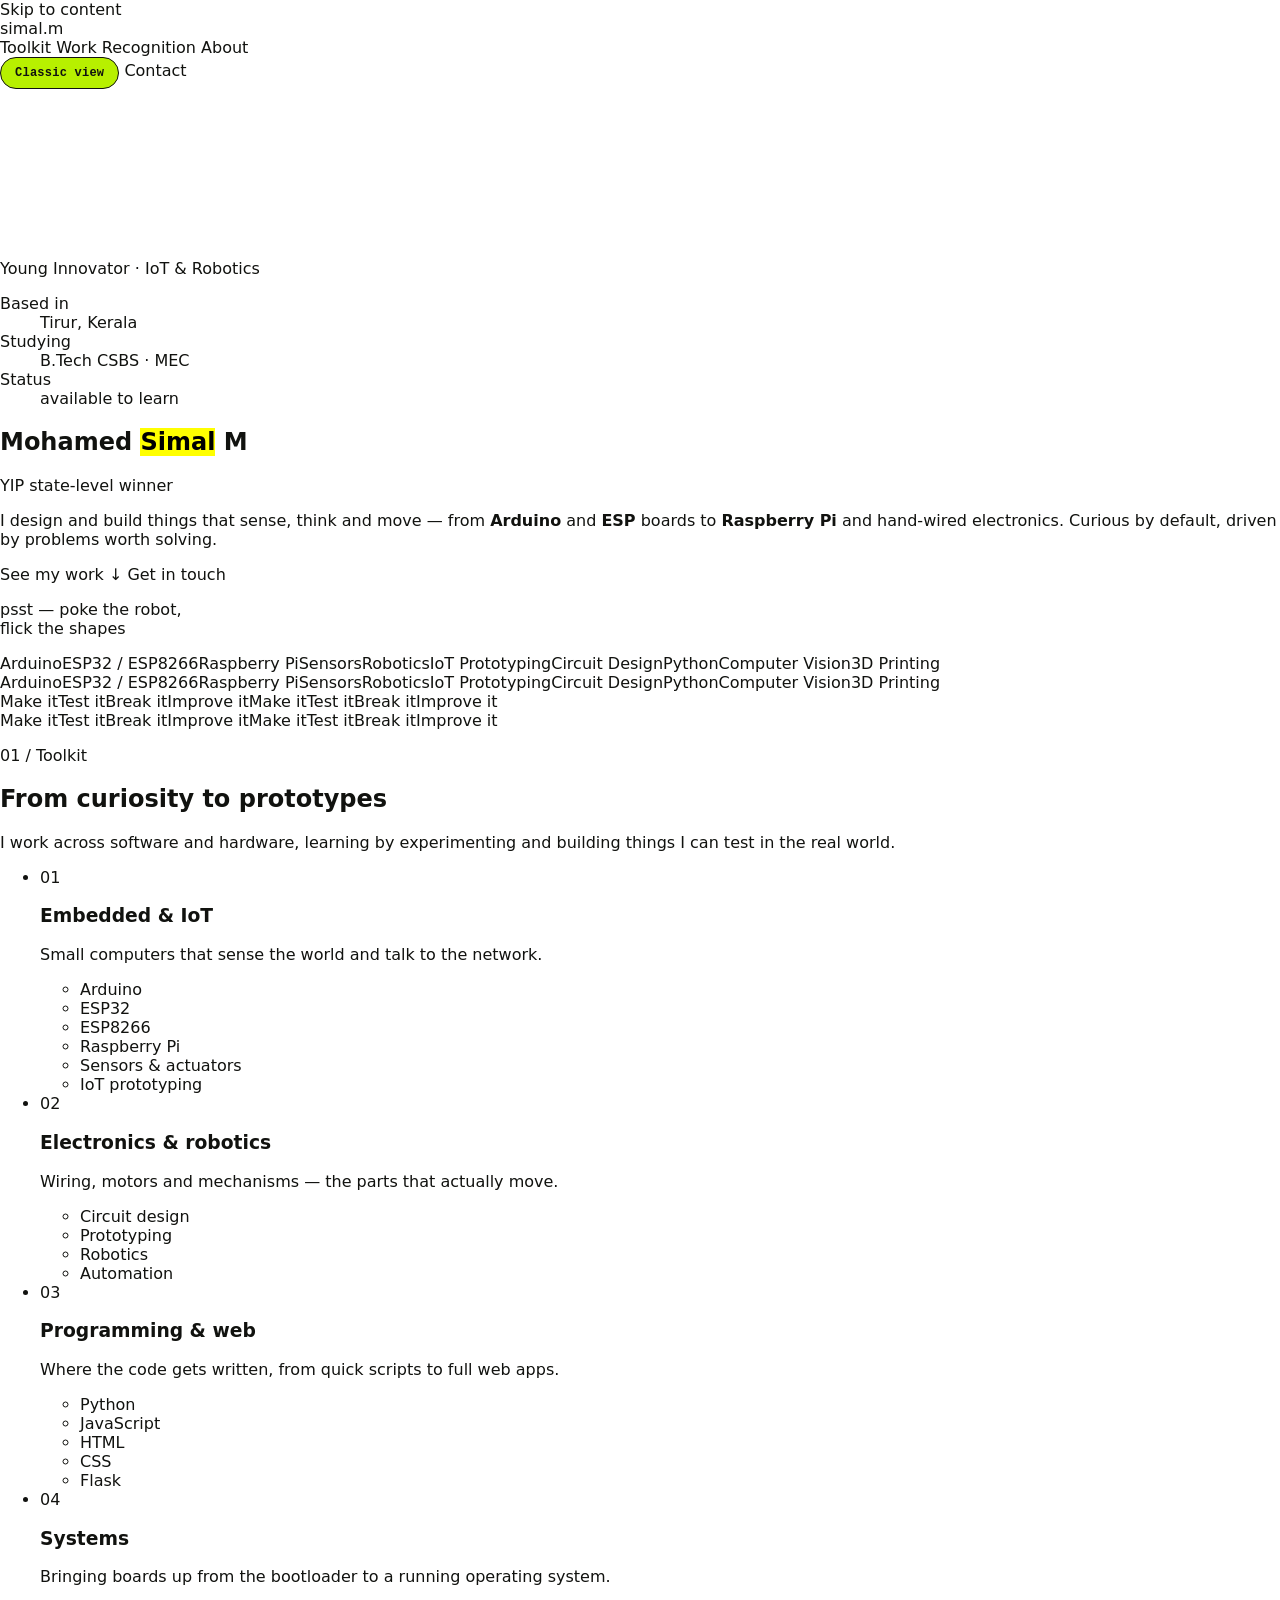
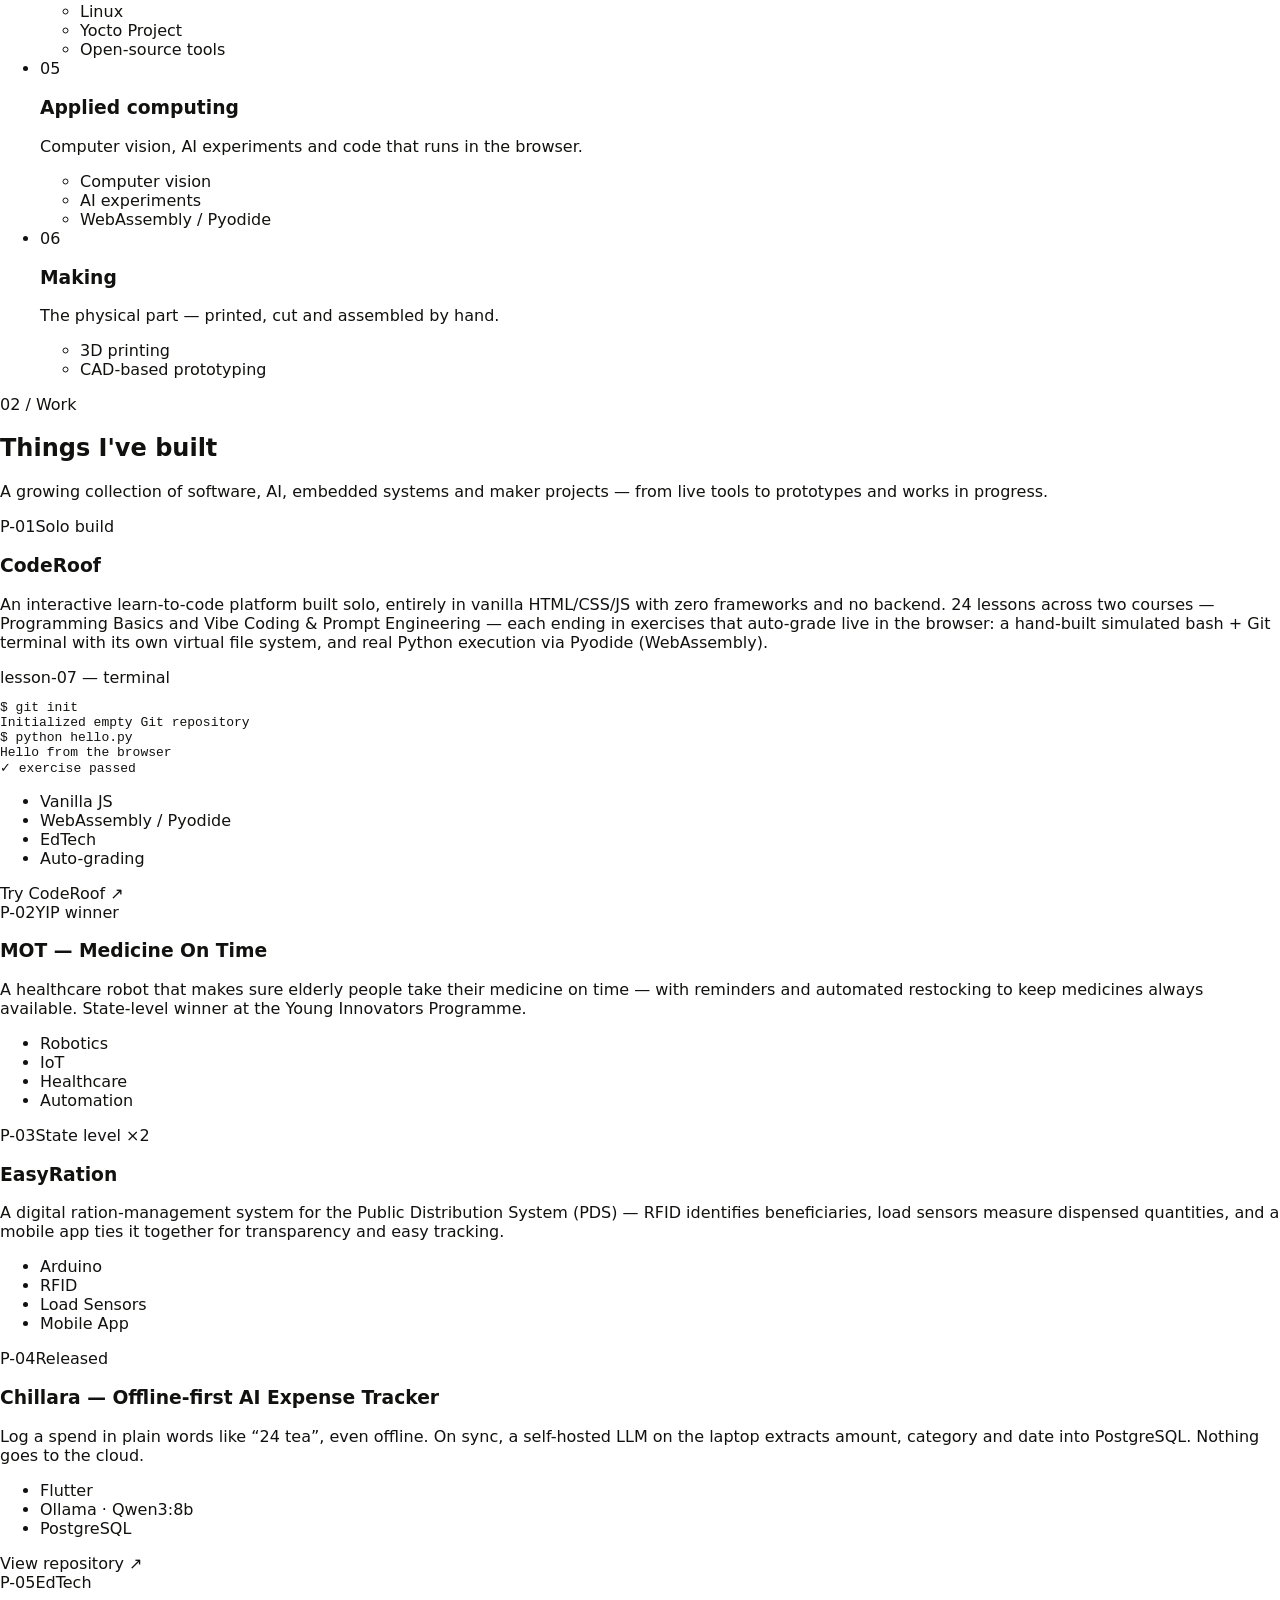
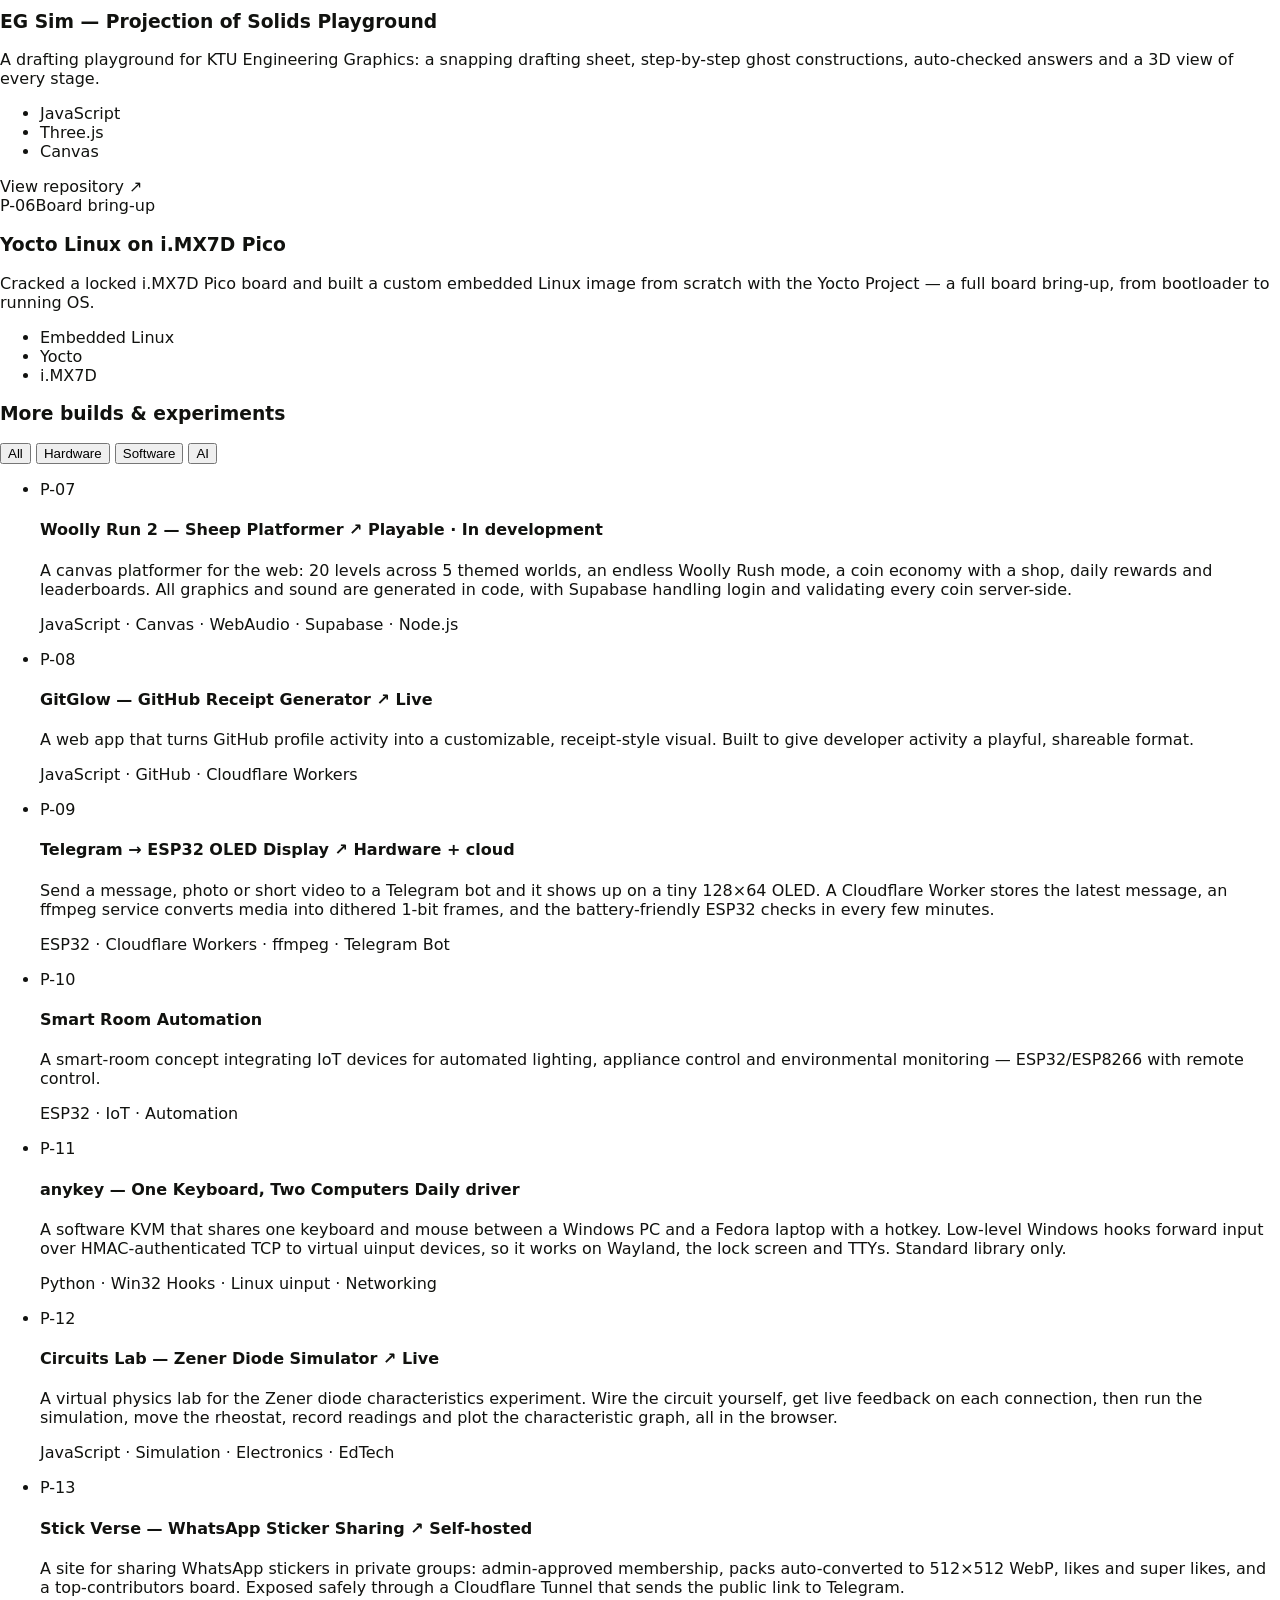
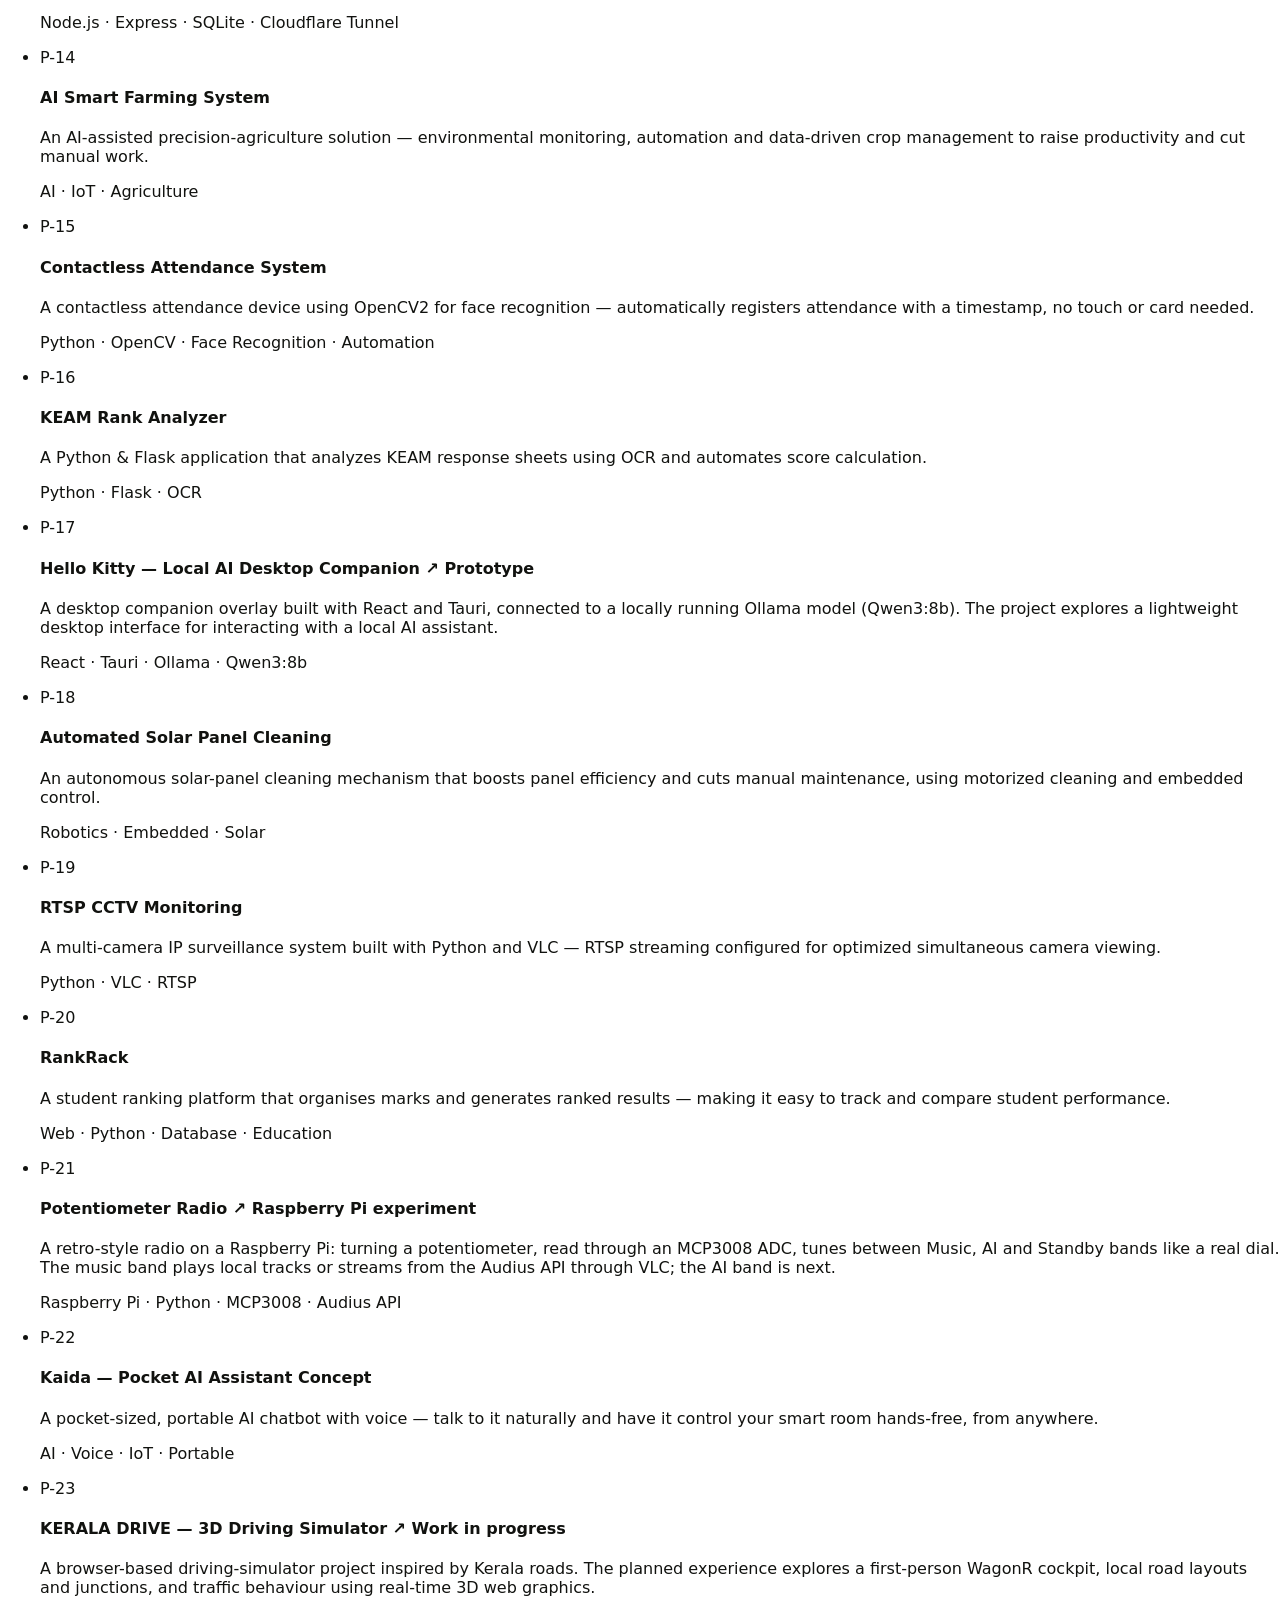
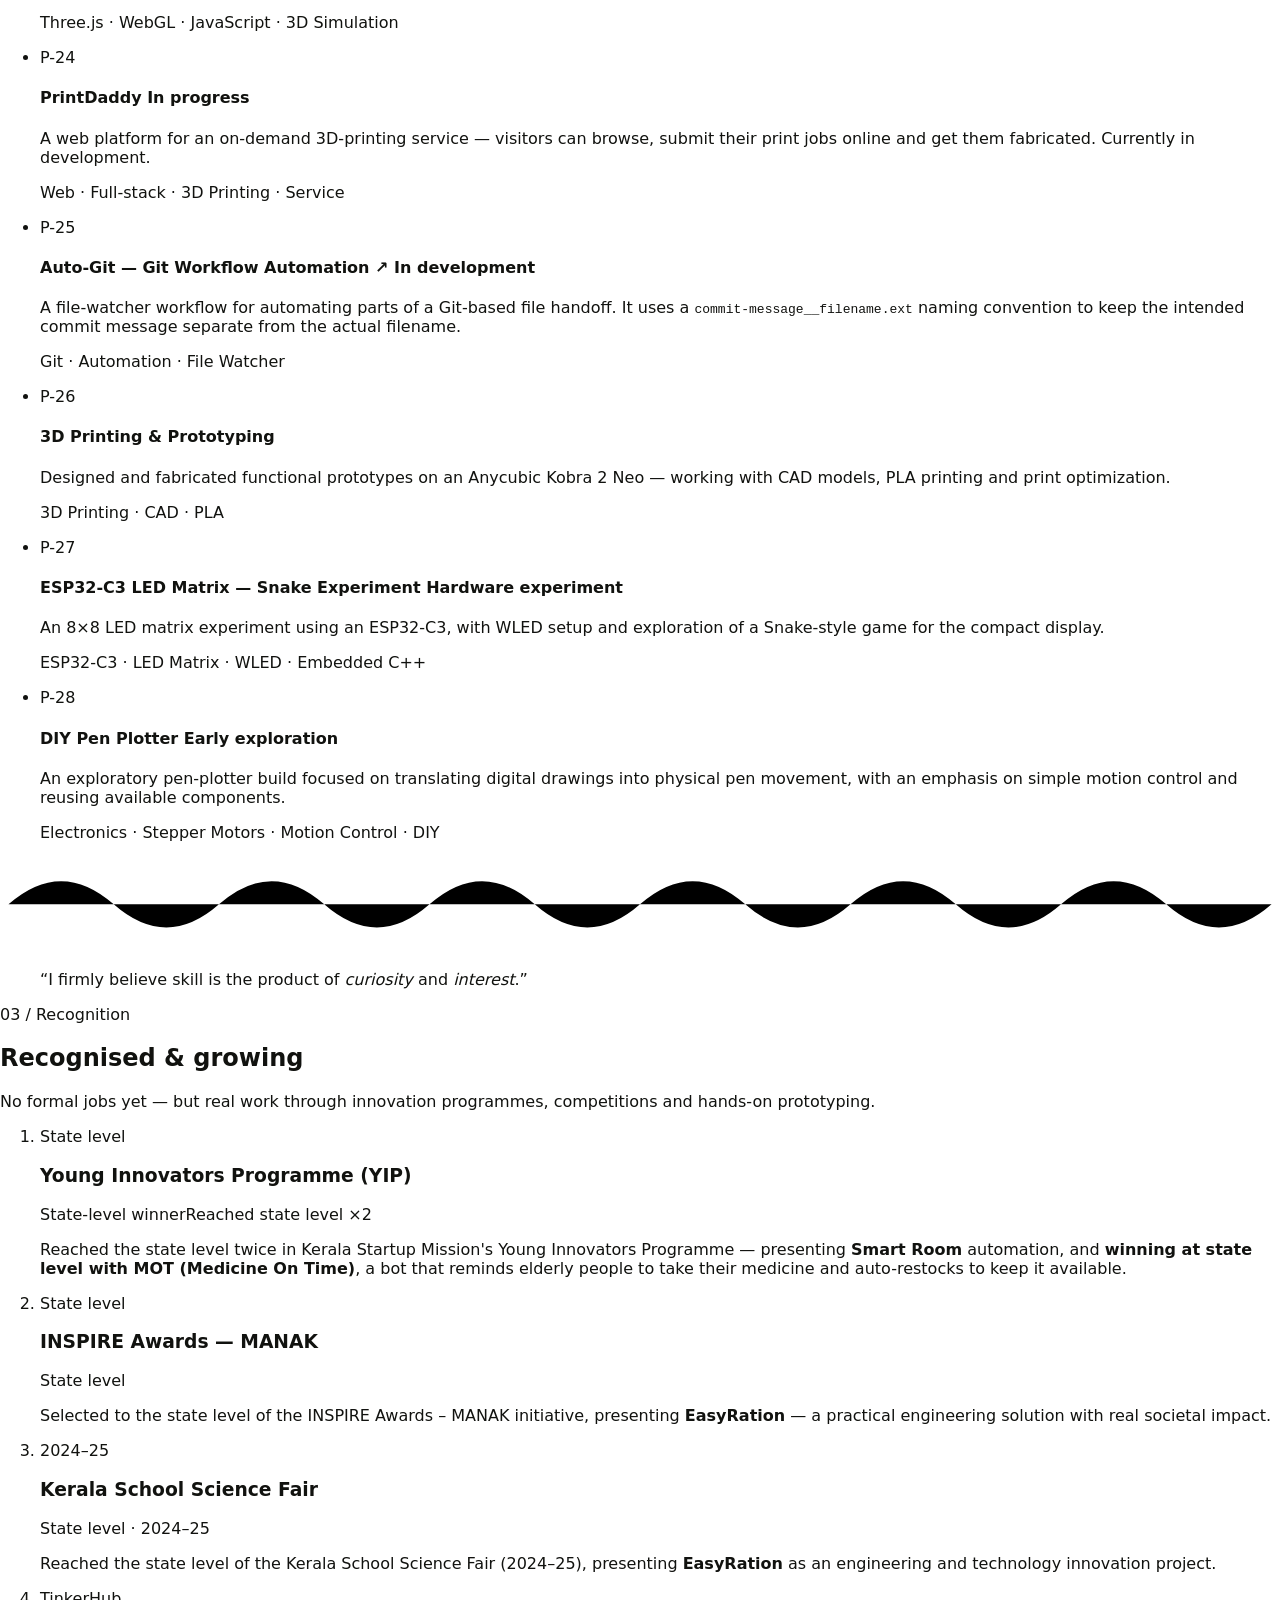
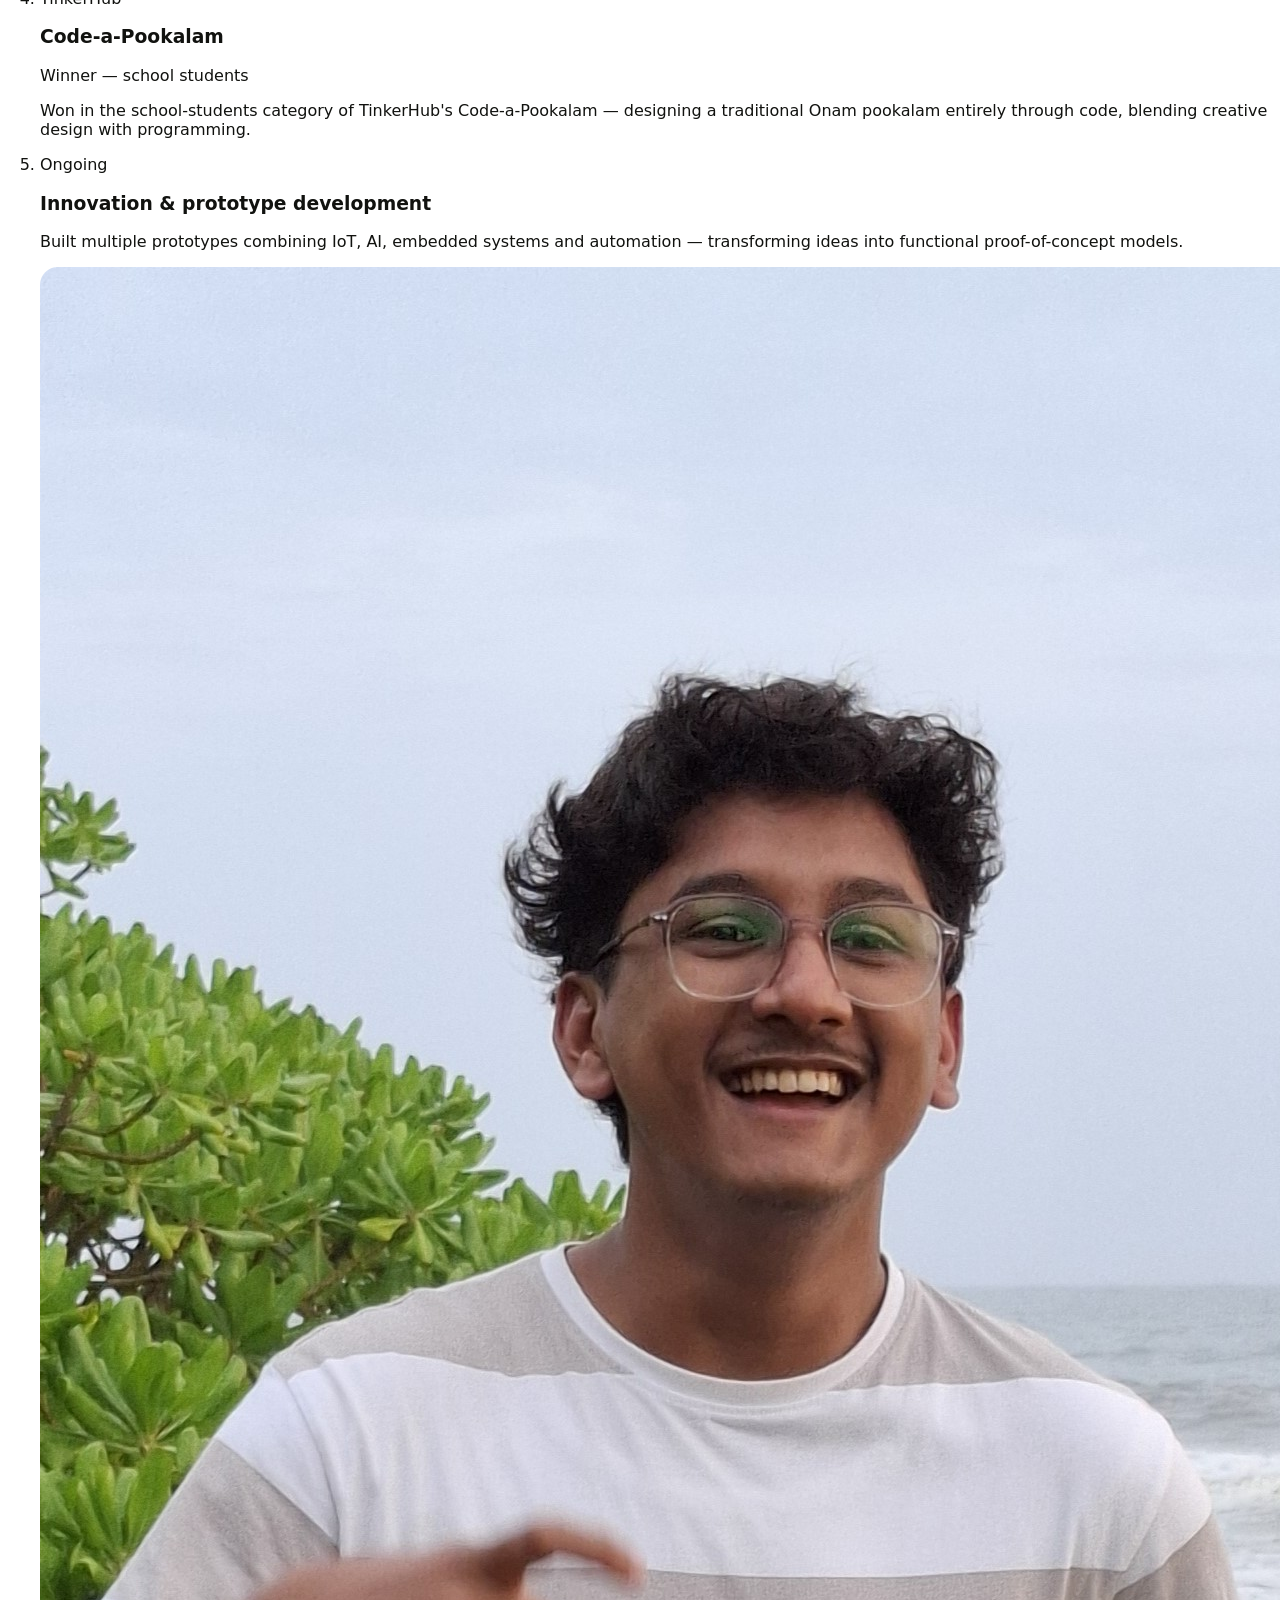
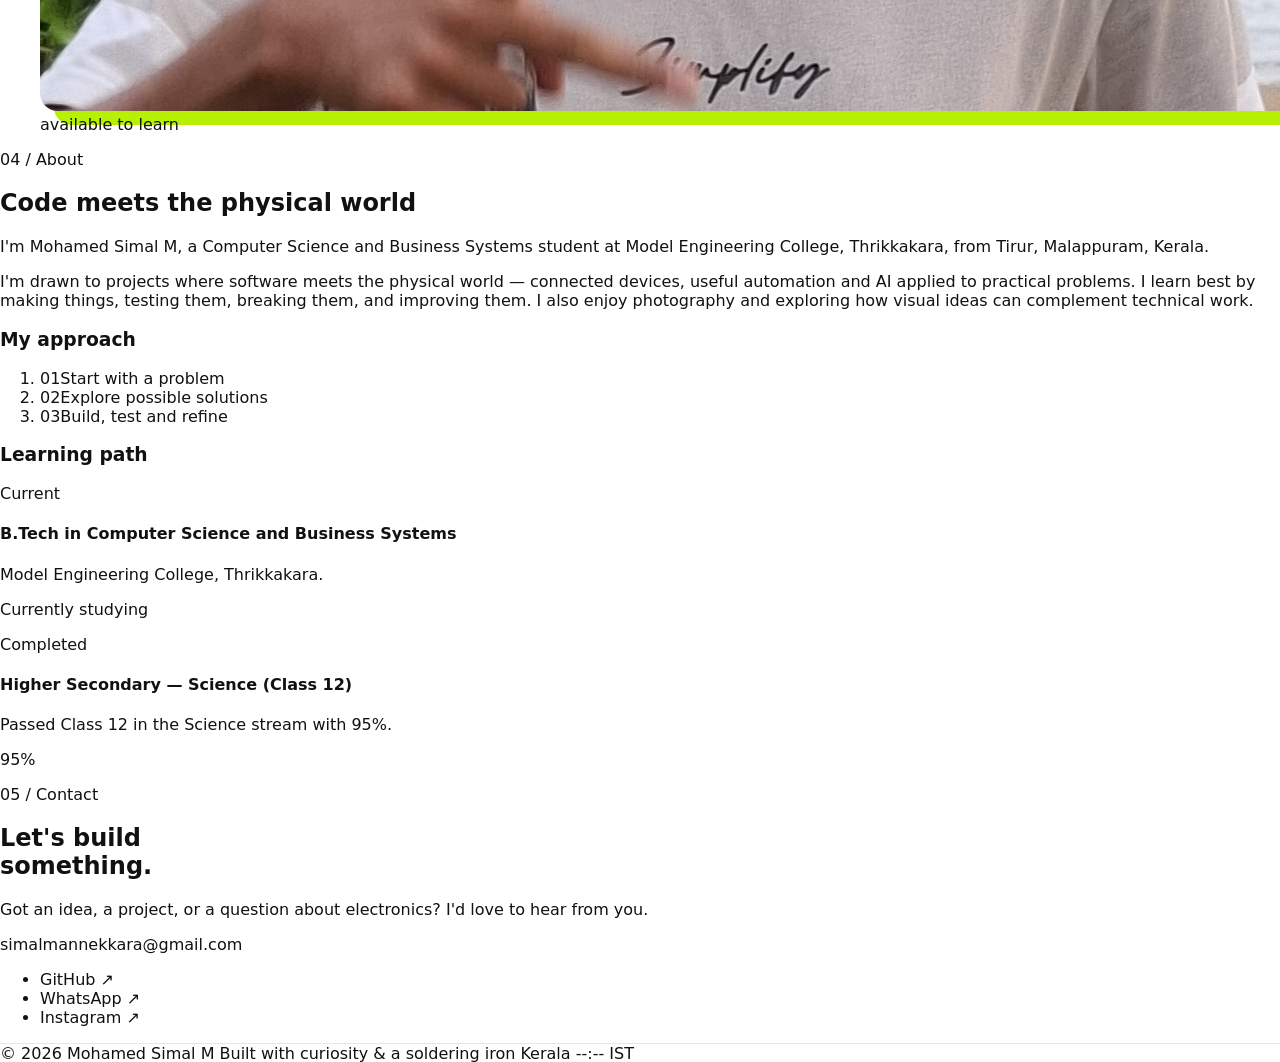
==== commit 48613c41: "Rank projects by impact and renumber P-01 to P-28 Feature the top six (CodeRoof, MOT, EasyRation, Ch" ====
--- a/index.html
+++ b/index.html
@@ -3,615 +3,520 @@
 <head>
   <meta charset="UTF-8">
   <meta name="viewport" content="width=device-width, initial-scale=1.0">
-  <meta name="description" content="Mohamed Simal M — portfolio and CV">
-  <title>Mohamed Simal M — CV</title>
+  <meta name="description" content="Mohamed Simal M — developer, electronics enthusiast and maker from Kerala. Projects where code meets the physical world: embedded systems, IoT, robotics and AI.">
+  <meta name="theme-color" content="#FFF8EC">
+  <title>Mohamed Simal M — Developer &amp; Maker</title>
+  <meta property="og:type" content="website">
+  <meta property="og:title" content="Mohamed Simal M — Developer &amp; Maker">
+  <meta property="og:description" content="Projects where code meets the physical world: embedded systems, IoT, robotics and AI.">
+  <meta property="og:url" content="https://just-sil.github.io/just_me/">
+  <meta property="og:image" content="https://just-sil.github.io/just_me/me.jpg">
+  <link rel="icon" href="data:image/svg+xml,%3Csvg xmlns='http://www.w3.org/2000/svg' viewBox='0 0 32 32'%3E%3Crect width='32' height='32' rx='7' fill='%23B7F000' stroke='%23141414' stroke-width='3'/%3E%3Ccircle cx='16' cy='16' r='6' fill='%23FF6B4A' stroke='%23141414' stroke-width='2.5'/%3E%3C/svg%3E">
+  <script>
+    (function () {
+      var d = document.documentElement;
+      d.classList.add('js');
+      try {
+        if (window.WebGL2RenderingContext && document.createElement('canvas').getContext('webgl2')) {
+          d.classList.add('has-3d');
+        }
+      } catch (e) {}
+      // If the main script never runs, show everything rather than leave it hidden.
+      setTimeout(function () { if (!window.__booted) d.classList.remove('js'); }, 3500);
+    })();
+  </script>
   <link rel="preconnect" href="https://fonts.googleapis.com">
   <link rel="preconnect" href="https://fonts.gstatic.com" crossorigin>
-  <link href="https://fonts.googleapis.com/css2?family=Instrument+Serif:ital@0;1&family=Hanken+Grotesk:wght@400;500;600;700;800&family=Space+Mono:wght@400;700&display=swap" rel="stylesheet">
+  <link href="https://fonts.googleapis.com/css2?family=Archivo:wdth,wght@62..125,100..900&family=JetBrains+Mono:wght@400;500;700&display=swap" rel="stylesheet">
   <link rel="stylesheet" href="styles.css">
-  <script>
-    // Visitors who picked the experimental design last time go straight back to it.
-    try { if (localStorage.getItem("cv-view") === "experiment") location.replace("experiment/"); } catch (_) {}
+  <script type="importmap">
+    { "imports": { "three": "./vendor/three.module.min.js", "three/addons/": "./vendor/addons/" } }
   </script>
 </head>
 <body>
-<div id="cv-root" class="u1">
-
-  <div id="sc-progress" class="u2"></div>
-
-  <!-- ambient background -->
-  <div aria-hidden="true" class="u3">
-    <div class="u4"></div>
-    <div class="u5"></div>
-    <div class="u6"></div>
+<a class="skip" href="#main">Skip to content</a>
+<div class="progress" id="progress" aria-hidden="true"></div>
+
+<header class="nav">
+  <a class="nav__brand" href="#top" aria-label="Mohamed Simal M — back to top">
+    <span class="led" aria-hidden="true"></span>
+    <span class="nav__name">simal<span>.m</span></span>
+  </a>
+  <nav class="nav__links" aria-label="Sections">
+    <a href="#toolkit">Toolkit</a>
+    <a href="#projects">Work</a>
+    <a href="#experience">Recognition</a>
+    <a href="#about">About</a>
+  </nav>
+  <div class="nav__actions">
+    <a class="btn btn--sm view-switch" href="../" data-view="classic" title="Switch to the classic design">Classic view</a>
+    <a class="btn btn--primary btn--sm" href="#contact">Contact</a>
   </div>
-
-  <div class="u7">
-
-    <!-- nav -->
-    <nav class="u8">
-      <a href="#top" class="u9">
-        <span class="u10"></span>
-      </a>
-      <div data-nav-links="" class="u11">
-        <a href="#projects" class="u12">Projects</a>
-        <a href="#experience" class="u13">Experience</a>
-        <a href="#skills" class="u14">Skills</a>
-        <a href="#education" class="u15">Education</a>
-        <a href="#contact" class="u16">Contact</a>
-      </div>
-      <a href="experiment/" class="view-switch" data-view="experiment" title="Switch to the experimental 3D design">✦ Experiment view</a>
-    </nav>
-
-    <!-- hero -->
-    <header id="top" class="u17">
-      <div>
-        <div data-hero="" class="u18">Young Innovator · IoT &amp; Robotics</div>
-        <h1 data-hero="" class="u19">Mohamed<br>Simal M</h1>
-        <p data-hero="" class="u20">I design and build things that sense, think and move — from <span class="u21">Arduino</span> and <span class="u22">ESP</span> boards to <span class="u23">Raspberry&nbsp;Pi</span> and hand-wired electronics. Curious by default, driven by problems worth solving.</p>
-        <div data-hero="" class="u24">
-          <a href="#projects" class="u25">See my work</a>
-          <a href="#contact" class="u26">Get in touch</a>
-        </div>
-      </div>
-      <div data-hero="" class="u27">
-        <div class="u28">
-          <div class="u29"></div>
-          <img id="msm-photo" src="me.jpg" alt="Mohamed Simal M" class="profile-photo">
-          <div class="u30">available to learn</div>
-        </div>
-      </div>
+</header>
+
+<main id="main">
+
+  <!-- ───────────── hero ───────────── -->
+  <section class="hero" id="top">
+    <canvas class="hero__canvas" id="toys" aria-hidden="true"></canvas>
+    <div class="hero__inner">
+      <div class="hero__top">
+        <p class="sticker sticker--lime" data-hero>Young Innovator · IoT &amp; Robotics</p>
+        <dl class="spec" data-hero>
+          <div><dt>Based in</dt><dd>Tirur, Kerala</dd></div>
+          <div><dt>Studying</dt><dd>B.Tech CSBS · MEC</dd></div>
+          <div><dt>Status</dt><dd><span class="led" aria-hidden="true"></span>available to learn</dd></div>
+        </dl>
+      </div>
+      <h1 class="hero__name" data-hero>
+        <span>Mohamed</span>
+        <span><mark>Simal</mark> M</span>
+      </h1>
+      <p class="sticker sticker--coral hero__badge" data-hero>YIP state-level winner</p>
+
+      <div class="hero__stage" id="stage-hero"></div>
+
+      <div class="hero__foot">
+        <div class="hero__copy">
+          <p class="hero__lede" data-hero>I design and build things that sense, think and move — from <strong>Arduino</strong> and <strong>ESP</strong> boards to <strong>Raspberry&nbsp;Pi</strong> and hand-wired electronics. Curious by default, driven by problems worth solving.</p>
+          <div class="hero__cta" data-hero>
+            <a class="btn btn--primary" href="#projects">See my work <span aria-hidden="true">↓</span></a>
+            <a class="btn" href="#contact">Get in touch</a>
+          </div>
+        </div>
+        <p class="hero__hint" aria-hidden="true">psst — poke the robot,<br>flick the shapes</p>
+      </div>
+    </div>
+  </section>
+
+  <!-- ───────────── marquee bands ───────────── -->
+  <div class="bands" aria-hidden="true">
+    <div class="marquee marquee--lime">
+      <div class="marquee__track">
+        <div class="marquee__group">
+          <span>Arduino</span><span>ESP32 / ESP8266</span><span>Raspberry Pi</span><span>Sensors</span><span>Robotics</span><span>IoT Prototyping</span><span>Circuit Design</span><span>Python</span><span>Computer Vision</span><span>3D Printing</span>
+        </div>
+        <div class="marquee__group">
+          <span>Arduino</span><span>ESP32 / ESP8266</span><span>Raspberry Pi</span><span>Sensors</span><span>Robotics</span><span>IoT Prototyping</span><span>Circuit Design</span><span>Python</span><span>Computer Vision</span><span>3D Printing</span>
+        </div>
+      </div>
+    </div>
+    <div class="marquee marquee--blue">
+      <div class="marquee__track">
+        <div class="marquee__group">
+          <span>Make it</span><span>Test it</span><span>Break it</span><span>Improve it</span><span>Make it</span><span>Test it</span><span>Break it</span><span>Improve it</span>
+        </div>
+        <div class="marquee__group">
+          <span>Make it</span><span>Test it</span><span>Break it</span><span>Improve it</span><span>Make it</span><span>Test it</span><span>Break it</span><span>Improve it</span>
+        </div>
+      </div>
+    </div>
+  </div>
+
+  <!-- ───────────── toolkit ───────────── -->
+  <section class="section kit" id="toolkit" aria-labelledby="kit-title">
+    <header class="section__head" data-reveal>
+      <p class="label">01 / Toolkit</p>
+      <h2 id="kit-title">From curiosity to prototypes</h2>
+      <p class="section__sub">I work across software and hardware, learning by experimenting and building things I can test in the real world.</p>
     </header>
 
-    <!-- marquee -->
-    <div class="u31">
-      <div class="u32">
-        <div class="u33">
-          <span class="u34">Arduino</span><span class="u35">✦</span><span class="u36">ESP32 / ESP8266</span><span class="u37">✦</span><span class="u38">Raspberry Pi</span><span class="u39">✦</span><span class="u40">Sensors</span><span class="u41">✦</span><span class="u42">Robotics</span><span class="u43">✦</span><span class="u44">IoT Prototyping</span><span class="u45">✦</span><span class="u46">Circuit Design</span><span class="u47">✦</span>
-        </div>
-        <div aria-hidden="true" class="u48">
-          <span class="u49">Arduino</span><span class="u50">✦</span><span class="u51">ESP32 / ESP8266</span><span class="u52">✦</span><span class="u53">Raspberry Pi</span><span class="u54">✦</span><span class="u55">Sensors</span><span class="u56">✦</span><span class="u57">Robotics</span><span class="u58">✦</span><span class="u59">IoT Prototyping</span><span class="u60">✦</span><span class="u61">Circuit Design</span><span class="u62">✦</span>
-        </div>
-      </div>
-    </div>
-
-    <!-- philosophy quote -->
-    <div data-reveal class="u63">
-      <p class="u64">
-        “I firmly believe skill is the product of <span class="u65">curiosity</span> and <span class="u66">interest</span>.”
-      </p>
-    </div>
-
-    <!-- projects -->
-    <section id="projects" class="u67">
-      <div data-reveal="" class="u68">
-        <div class="u69">01 / PROJECTS</div>
-        <h2 class="u70">Things I've built</h2>
-        <p class="u71">A growing collection of software, AI, embedded systems and maker projects — from live tools to prototypes and works in progress.</p>
-      </div>
-      <div data-project-grid="" class="u72">
-        <article data-reveal="" class="u73">
-          <div class="u74">
-            <span class="u75">P-01</span>
-            <span class="u76">SOLO BUILD</span>
+    <ul class="kit__grid">
+      <li class="tool tool--lime" data-reveal>
+        <span class="tool__num">01</span>
+        <h3>Embedded &amp; IoT</h3>
+        <p>Small computers that sense the world and talk to the network.</p>
+        <ul class="chips"><li>Arduino</li><li>ESP32</li><li>ESP8266</li><li>Raspberry Pi</li><li>Sensors &amp; actuators</li><li>IoT prototyping</li></ul>
+      </li>
+      <li class="tool tool--coral" data-reveal>
+        <span class="tool__num">02</span>
+        <h3>Electronics &amp; robotics</h3>
+        <p>Wiring, motors and mechanisms — the parts that actually move.</p>
+        <ul class="chips"><li>Circuit design</li><li>Prototyping</li><li>Robotics</li><li>Automation</li></ul>
+      </li>
+      <li class="tool tool--blue" data-reveal>
+        <span class="tool__num">03</span>
+        <h3>Programming &amp; web</h3>
+        <p>Where the code gets written, from quick scripts to full web apps.</p>
+        <ul class="chips"><li>Python</li><li>JavaScript</li><li>HTML</li><li>CSS</li><li>Flask</li></ul>
+      </li>
+      <li class="tool tool--yellow" data-reveal>
+        <span class="tool__num">04</span>
+        <h3>Systems</h3>
+        <p>Bringing boards up from the bootloader to a running operating system.</p>
+        <ul class="chips"><li>Linux</li><li>Yocto Project</li><li>Open-source tools</li></ul>
+      </li>
+      <li class="tool tool--pink" data-reveal>
+        <span class="tool__num">05</span>
+        <h3>Applied computing</h3>
+        <p>Computer vision, AI experiments and code that runs in the browser.</p>
+        <ul class="chips"><li>Computer vision</li><li>AI experiments</li><li>WebAssembly / Pyodide</li></ul>
+      </li>
+      <li class="tool tool--purple" data-reveal>
+        <span class="tool__num">06</span>
+        <h3>Making</h3>
+        <p>The physical part — printed, cut and assembled by hand.</p>
+        <ul class="chips"><li>3D printing</li><li>CAD-based prototyping</li></ul>
+      </li>
+    </ul>
+  </section>
+
+  <!-- ───────────── work ───────────── -->
+  <section class="section work" id="projects" aria-labelledby="work-title">
+    <header class="section__head" data-reveal>
+      <p class="label">02 / Work</p>
+      <h2 id="work-title">Things I've built</h2>
+      <p class="section__sub">A growing collection of software, AI, embedded systems and maker projects — from live tools to prototypes and works in progress.</p>
+    </header>
+
+    <div class="bento">
+      <article class="card card--xl" data-reveal>
+        <div class="card__face tone-yellow" data-tilt>
+          <div class="card__top"><span class="card__id">P-01</span><span class="badge">Solo build</span></div>
+          <h3>CodeRoof</h3>
+          <p>An interactive learn-to-code platform built solo, entirely in vanilla HTML/CSS/JS with zero frameworks and no backend. 24 lessons across two courses — Programming Basics and Vibe Coding &amp; Prompt Engineering — each ending in exercises that auto-grade live in the browser: a hand-built simulated bash + Git terminal with its own virtual file system, and real Python execution via Pyodide (WebAssembly).</p>
+          <div class="term" aria-hidden="true">
+            <div class="term__bar"><i></i><i></i><i></i><span>lesson-07 — terminal</span></div>
+            <pre class="term__out" id="term">$ git init
+Initialized empty Git repository
+$ python hello.py
+Hello from the browser
+✓ exercise passed</pre>
           </div>
-          <h3 class="u77">CodeRoof</h3>
-          <p class="u78">An interactive learn-to-code platform built solo, entirely in vanilla HTML/CSS/JS with zero frameworks and no backend. 24 lessons across two courses — Programming Basics and Vibe Coding &amp; Prompt Engineering — each ending in exercises that auto-grade live in the browser: a hand-built simulated bash + Git terminal with its own virtual file system, and real Python execution via Pyodide (WebAssembly).<br><a href="https://just-sil.github.io/code_roof/">try now↗</a></p>
-          <div class="u79">
-            <span class="u80">Vanilla JS</span>
-            <span class="u81">WebAssembly / Pyodide</span>
-            <span class="u82">EdTech</span>
-            <span class="u83">Auto-grading</span>
+          <ul class="tags"><li>Vanilla JS</li><li>WebAssembly / Pyodide</li><li>EdTech</li><li>Auto-grading</li></ul>
+          <a class="card__link" href="https://just-sil.github.io/code_roof/" target="_blank" rel="noopener noreferrer">Try CodeRoof <span aria-hidden="true">↗</span></a>
+        </div>
+      </article>
+
+      <article class="card card--m" data-reveal>
+        <div class="card__face tone-coral" data-tilt>
+          <div class="card__top"><span class="card__id">P-02</span><span class="badge">YIP winner</span></div>
+          <h3>MOT — Medicine On Time</h3>
+          <p>A healthcare robot that makes sure elderly people take their medicine on time — with reminders and automated restocking to keep medicines always available. State-level winner at the Young Innovators Programme.</p>
+          <ul class="tags"><li>Robotics</li><li>IoT</li><li>Healthcare</li><li>Automation</li></ul>
+        </div>
+      </article>
+
+      <article class="card card--m" data-reveal>
+        <div class="card__face tone-blue" data-tilt>
+          <div class="card__top"><span class="card__id">P-03</span><span class="badge">State level ×2</span></div>
+          <h3>EasyRation</h3>
+          <p>A digital ration-management system for the Public Distribution System (PDS) — RFID identifies beneficiaries, load sensors measure dispensed quantities, and a mobile app ties it together for transparency and easy tracking.</p>
+          <ul class="tags"><li>Arduino</li><li>RFID</li><li>Load Sensors</li><li>Mobile App</li></ul>
+        </div>
+      </article>
+
+      <article class="card card--s" data-reveal>
+        <div class="card__face tone-pink" data-tilt>
+          <div class="card__top"><span class="card__id">P-04</span><span class="badge badge--live"><span class="led" aria-hidden="true"></span>Released</span></div>
+          <h3>Chillara — Offline-first AI Expense Tracker</h3>
+          <p>Log a spend in plain words like “24 tea”, even offline. On sync, a self-hosted LLM on the laptop extracts amount, category and date into PostgreSQL. Nothing goes to the cloud.</p>
+          <ul class="tags"><li>Flutter</li><li>Ollama · Qwen3:8b</li><li>PostgreSQL</li></ul>
+          <a class="card__link" href="https://github.com/just-sil/expense_tracker" target="_blank" rel="noopener noreferrer">View repository <span aria-hidden="true">↗</span></a>
+        </div>
+      </article>
+
+      <article class="card card--s" data-reveal>
+        <div class="card__face tone-purple" data-tilt>
+          <div class="card__top"><span class="card__id">P-05</span><span class="badge badge--ghost">EdTech</span></div>
+          <h3>EG Sim — Projection of Solids Playground</h3>
+          <p>A drafting playground for KTU Engineering Graphics: a snapping drafting sheet, step-by-step ghost constructions, auto-checked answers and a 3D view of every stage.</p>
+          <ul class="tags"><li>JavaScript</li><li>Three.js</li><li>Canvas</li></ul>
+          <a class="card__link" href="https://github.com/just-sil/eg-sim" target="_blank" rel="noopener noreferrer">View repository <span aria-hidden="true">↗</span></a>
+        </div>
+      </article>
+
+      <article class="card card--s" data-reveal>
+        <div class="card__face tone-lime" data-tilt>
+          <div class="card__top"><span class="card__id">P-06</span><span class="badge badge--ghost">Board bring-up</span></div>
+          <h3>Yocto Linux on i.MX7D Pico</h3>
+          <p>Cracked a locked i.MX7D Pico board and built a custom embedded Linux image from scratch with the Yocto Project — a full board bring-up, from bootloader to running OS.</p>
+          <ul class="tags"><li>Embedded Linux</li><li>Yocto</li><li>i.MX7D</li></ul>
+        </div>
+      </article>
+    </div>
+
+    <div class="index">
+      <div class="index__bar" data-reveal>
+        <h3>More builds &amp; experiments</h3>
+        <div class="filters" role="group" aria-label="Filter projects by type">
+          <button class="filter is-on" type="button" data-filter="all" aria-pressed="true">All</button>
+          <button class="filter" type="button" data-filter="hardware" aria-pressed="false">Hardware</button>
+          <button class="filter" type="button" data-filter="software" aria-pressed="false">Software</button>
+          <button class="filter" type="button" data-filter="ai" aria-pressed="false">AI</button>
+        </div>
+      </div>
+
+      <ul class="index__list" id="index-list">
+        <li class="row" data-cat="software" data-reveal>
+          <span class="row__id">P-07</span>
+          <h4 class="row__title"><a href="https://github.com/just-sil/cospo" target="_blank" rel="noopener noreferrer">Woolly Run 2 — Sheep Platformer <span aria-hidden="true">↗</span></a> <span class="status">Playable · In development</span></h4>
+          <p class="row__desc">A canvas platformer for the web: 20 levels across 5 themed worlds, an endless Woolly Rush mode, a coin economy with a shop, daily rewards and leaderboards. All graphics and sound are generated in code, with Supabase handling login and validating every coin server-side.</p>
+          <p class="row__meta">JavaScript · Canvas · WebAudio · Supabase · Node.js</p>
+        </li>
+        <li class="row" data-cat="software" data-reveal>
+          <span class="row__id">P-08</span>
+          <h4 class="row__title"><a href="https://gitglow.pages.dev/" target="_blank" rel="noopener noreferrer">GitGlow — GitHub Receipt Generator <span aria-hidden="true">↗</span></a> <span class="status">Live</span></h4>
+          <p class="row__desc">A web app that turns GitHub profile activity into a customizable, receipt-style visual. Built to give developer activity a playful, shareable format.</p>
+          <p class="row__meta">JavaScript · GitHub · Cloudflare Workers</p>
+        </li>
+        <li class="row" data-cat="hardware software" data-reveal>
+          <span class="row__id">P-09</span>
+          <h4 class="row__title"><a href="https://github.com/just-sil/pathiribot" target="_blank" rel="noopener noreferrer">Telegram → ESP32 OLED Display <span aria-hidden="true">↗</span></a> <span class="status">Hardware + cloud</span></h4>
+          <p class="row__desc">Send a message, photo or short video to a Telegram bot and it shows up on a tiny 128×64 OLED. A Cloudflare Worker stores the latest message, an ffmpeg service converts media into dithered 1-bit frames, and the battery-friendly ESP32 checks in every few minutes.</p>
+          <p class="row__meta">ESP32 · Cloudflare Workers · ffmpeg · Telegram Bot</p>
+        </li>
+        <li class="row" data-cat="hardware" data-reveal>
+          <span class="row__id">P-10</span>
+          <h4 class="row__title">Smart Room Automation</h4>
+          <p class="row__desc">A smart-room concept integrating IoT devices for automated lighting, appliance control and environmental monitoring — ESP32/ESP8266 with remote control.</p>
+          <p class="row__meta">ESP32 · IoT · Automation</p>
+        </li>
+        <li class="row" data-cat="software" data-reveal>
+          <span class="row__id">P-11</span>
+          <h4 class="row__title">anykey — One Keyboard, Two Computers <span class="status">Daily driver</span></h4>
+          <p class="row__desc">A software KVM that shares one keyboard and mouse between a Windows PC and a Fedora laptop with a hotkey. Low-level Windows hooks forward input over HMAC-authenticated TCP to virtual uinput devices, so it works on Wayland, the lock screen and TTYs. Standard library only.</p>
+          <p class="row__meta">Python · Win32 Hooks · Linux uinput · Networking</p>
+        </li>
+        <li class="row" data-cat="software hardware" data-reveal>
+          <span class="row__id">P-12</span>
+          <h4 class="row__title"><a href="https://just-sil.github.io/sim-lab/" target="_blank" rel="noopener noreferrer">Circuits Lab — Zener Diode Simulator <span aria-hidden="true">↗</span></a> <span class="status">Live</span></h4>
+          <p class="row__desc">A virtual physics lab for the Zener diode characteristics experiment. Wire the circuit yourself, get live feedback on each connection, then run the simulation, move the rheostat, record readings and plot the characteristic graph, all in the browser.</p>
+          <p class="row__meta">JavaScript · Simulation · Electronics · EdTech</p>
+        </li>
+        <li class="row" data-cat="software" data-reveal>
+          <span class="row__id">P-13</span>
+          <h4 class="row__title"><a href="https://github.com/just-sil/stickverse" target="_blank" rel="noopener noreferrer">Stick Verse — WhatsApp Sticker Sharing <span aria-hidden="true">↗</span></a> <span class="status">Self-hosted</span></h4>
+          <p class="row__desc">A site for sharing WhatsApp stickers in private groups: admin-approved membership, packs auto-converted to 512×512 WebP, likes and super likes, and a top-contributors board. Exposed safely through a Cloudflare Tunnel that sends the public link to Telegram.</p>
+          <p class="row__meta">Node.js · Express · SQLite · Cloudflare Tunnel</p>
+        </li>
+        <li class="row" data-cat="hardware ai" data-reveal>
+          <span class="row__id">P-14</span>
+          <h4 class="row__title">AI Smart Farming System</h4>
+          <p class="row__desc">An AI-assisted precision-agriculture solution — environmental monitoring, automation and data-driven crop management to raise productivity and cut manual work.</p>
+          <p class="row__meta">AI · IoT · Agriculture</p>
+        </li>
+        <li class="row" data-cat="software ai" data-reveal>
+          <span class="row__id">P-15</span>
+          <h4 class="row__title">Contactless Attendance System</h4>
+          <p class="row__desc">A contactless attendance device using OpenCV2 for face recognition — automatically registers attendance with a timestamp, no touch or card needed.</p>
+          <p class="row__meta">Python · OpenCV · Face Recognition · Automation</p>
+        </li>
+        <li class="row" data-cat="software" data-reveal>
+          <span class="row__id">P-16</span>
+          <h4 class="row__title">KEAM Rank Analyzer</h4>
+          <p class="row__desc">A Python &amp; Flask application that analyzes KEAM response sheets using OCR and automates score calculation.</p>
+          <p class="row__meta">Python · Flask · OCR</p>
+        </li>
+        <li class="row" data-cat="software ai" data-reveal>
+          <span class="row__id">P-17</span>
+          <h4 class="row__title"><a href="https://github.com/just-sil/hello_kitty" target="_blank" rel="noopener noreferrer">Hello Kitty — Local AI Desktop Companion <span aria-hidden="true">↗</span></a> <span class="status">Prototype</span></h4>
+          <p class="row__desc">A desktop companion overlay built with React and Tauri, connected to a locally running Ollama model (Qwen3:8b). The project explores a lightweight desktop interface for interacting with a local AI assistant.</p>
+          <p class="row__meta">React · Tauri · Ollama · Qwen3:8b</p>
+        </li>
+        <li class="row" data-cat="hardware" data-reveal>
+          <span class="row__id">P-18</span>
+          <h4 class="row__title">Automated Solar Panel Cleaning</h4>
+          <p class="row__desc">An autonomous solar-panel cleaning mechanism that boosts panel efficiency and cuts manual maintenance, using motorized cleaning and embedded control.</p>
+          <p class="row__meta">Robotics · Embedded · Solar</p>
+        </li>
+        <li class="row" data-cat="software" data-reveal>
+          <span class="row__id">P-19</span>
+          <h4 class="row__title">RTSP CCTV Monitoring</h4>
+          <p class="row__desc">A multi-camera IP surveillance system built with Python and VLC — RTSP streaming configured for optimized simultaneous camera viewing.</p>
+          <p class="row__meta">Python · VLC · RTSP</p>
+        </li>
+        <li class="row" data-cat="software" data-reveal>
+          <span class="row__id">P-20</span>
+          <h4 class="row__title">RankRack</h4>
+          <p class="row__desc">A student ranking platform that organises marks and generates ranked results — making it easy to track and compare student performance.</p>
+          <p class="row__meta">Web · Python · Database · Education</p>
+        </li>
+        <li class="row" data-cat="hardware" data-reveal>
+          <span class="row__id">P-21</span>
+          <h4 class="row__title"><a href="https://github.com/just-sil/the-faah-radio" target="_blank" rel="noopener noreferrer">Potentiometer Radio <span aria-hidden="true">↗</span></a> <span class="status">Raspberry Pi experiment</span></h4>
+          <p class="row__desc">A retro-style radio on a Raspberry Pi: turning a potentiometer, read through an MCP3008 ADC, tunes between Music, AI and Standby bands like a real dial. The music band plays local tracks or streams from the Audius API through VLC; the AI band is next.</p>
+          <p class="row__meta">Raspberry Pi · Python · MCP3008 · Audius API</p>
+        </li>
+        <li class="row" data-cat="hardware ai" data-reveal>
+          <span class="row__id">P-22</span>
+          <h4 class="row__title">Kaida — Pocket AI Assistant <span class="status">Concept</span></h4>
+          <p class="row__desc">A pocket-sized, portable AI chatbot with voice — talk to it naturally and have it control your smart room hands-free, from anywhere.</p>
+          <p class="row__meta">AI · Voice · IoT · Portable</p>
+        </li>
+        <li class="row" data-cat="software" data-reveal>
+          <span class="row__id">P-23</span>
+          <h4 class="row__title"><a href="https://github.com/just-sil/kerala-drive" target="_blank" rel="noopener noreferrer">KERALA DRIVE — 3D Driving Simulator <span aria-hidden="true">↗</span></a> <span class="status">Work in progress</span></h4>
+          <p class="row__desc">A browser-based driving-simulator project inspired by Kerala roads. The planned experience explores a first-person WagonR cockpit, local road layouts and junctions, and traffic behaviour using real-time 3D web graphics.</p>
+          <p class="row__meta">Three.js · WebGL · JavaScript · 3D Simulation</p>
+        </li>
+        <li class="row" data-cat="software" data-reveal>
+          <span class="row__id">P-24</span>
+          <h4 class="row__title">PrintDaddy <span class="status">In progress</span></h4>
+          <p class="row__desc">A web platform for an on-demand 3D-printing service — visitors can browse, submit their print jobs online and get them fabricated. Currently in development.</p>
+          <p class="row__meta">Web · Full-stack · 3D Printing · Service</p>
+        </li>
+        <li class="row" data-cat="software" data-reveal>
+          <span class="row__id">P-25</span>
+          <h4 class="row__title"><a href="https://github.com/just-sil/auto-git" target="_blank" rel="noopener noreferrer">Auto-Git — Git Workflow Automation <span aria-hidden="true">↗</span></a> <span class="status">In development</span></h4>
+          <p class="row__desc">A file-watcher workflow for automating parts of a Git-based file handoff. It uses a <code>commit-message__filename.ext</code> naming convention to keep the intended commit message separate from the actual filename.</p>
+          <p class="row__meta">Git · Automation · File Watcher</p>
+        </li>
+        <li class="row" data-cat="hardware" data-reveal>
+          <span class="row__id">P-26</span>
+          <h4 class="row__title">3D Printing &amp; Prototyping</h4>
+          <p class="row__desc">Designed and fabricated functional prototypes on an Anycubic Kobra 2 Neo — working with CAD models, PLA printing and print optimization.</p>
+          <p class="row__meta">3D Printing · CAD · PLA</p>
+        </li>
+        <li class="row" data-cat="hardware" data-reveal>
+          <span class="row__id">P-27</span>
+          <h4 class="row__title">ESP32-C3 LED Matrix — Snake Experiment <span class="status">Hardware experiment</span></h4>
+          <p class="row__desc">An 8×8 LED matrix experiment using an ESP32-C3, with WLED setup and exploration of a Snake-style game for the compact display.</p>
+          <p class="row__meta">ESP32-C3 · LED Matrix · WLED · Embedded C++</p>
+        </li>
+        <li class="row" data-cat="hardware" data-reveal>
+          <span class="row__id">P-28</span>
+          <h4 class="row__title">DIY Pen Plotter <span class="status">Early exploration</span></h4>
+          <p class="row__desc">An exploratory pen-plotter build focused on translating digital drawings into physical pen movement, with an emphasis on simple motion control and reusing available components.</p>
+          <p class="row__meta">Electronics · Stepper Motors · Motion Control · DIY</p>
+        </li>
+      </ul>
+    </div>
+  </section>
+
+  <!-- ───────────── quote ───────────── -->
+  <section class="quote" aria-label="Philosophy">
+    <svg class="squiggle" viewBox="0 0 608 44" aria-hidden="true"><path d="M4 22 q 25 -22 50 0 t 50 0 q 25 -22 50 0 t 50 0 q 25 -22 50 0 t 50 0 q 25 -22 50 0 t 50 0 q 25 -22 50 0 t 50 0 q 25 -22 50 0 t 50 0" pathLength="1"/></svg>
+    <blockquote id="quote">
+      <p>“I firmly believe skill is the product of <em>curiosity</em> and <em>interest</em>.”</p>
+    </blockquote>
+  </section>
+
+  <!-- ───────────── recognition ───────────── -->
+  <section class="section awards" id="experience" aria-labelledby="awards-title">
+    <header class="section__head" data-reveal>
+      <p class="label">03 / Recognition</p>
+      <h2 id="awards-title">Recognised &amp; growing</h2>
+      <p class="section__sub">No formal jobs yet — but real work through innovation programmes, competitions and hands-on prototyping.</p>
+    </header>
+
+    <ol class="awards__list">
+      <li class="award" data-reveal>
+        <p class="award__when">State level</p>
+        <div class="award__main">
+          <h3>Young Innovators Programme (YIP)</h3>
+          <p class="badges"><span class="badge">State-level winner</span><span class="badge badge--ghost">Reached state level ×2</span></p>
+        </div>
+        <p class="award__desc">Reached the state level twice in Kerala Startup Mission's Young Innovators Programme — presenting <strong>Smart Room</strong> automation, and <strong>winning at state level with MOT (Medicine On Time)</strong>, a bot that reminds elderly people to take their medicine and auto-restocks to keep it available.</p>
+      </li>
+      <li class="award" data-reveal>
+        <p class="award__when">State level</p>
+        <div class="award__main">
+          <h3>INSPIRE Awards — MANAK</h3>
+          <p class="badges"><span class="badge badge--ghost">State level</span></p>
+        </div>
+        <p class="award__desc">Selected to the state level of the INSPIRE Awards – MANAK initiative, presenting <strong>EasyRation</strong> — a practical engineering solution with real societal impact.</p>
+      </li>
+      <li class="award" data-reveal>
+        <p class="award__when">2024–25</p>
+        <div class="award__main">
+          <h3>Kerala School Science Fair</h3>
+          <p class="badges"><span class="badge badge--ghost">State level · 2024–25</span></p>
+        </div>
+        <p class="award__desc">Reached the state level of the Kerala School Science Fair (2024–25), presenting <strong>EasyRation</strong> as an engineering and technology innovation project.</p>
+      </li>
+      <li class="award" data-reveal>
+        <p class="award__when">TinkerHub</p>
+        <div class="award__main">
+          <h3>Code-a-Pookalam</h3>
+          <p class="badges"><span class="badge">Winner — school students</span></p>
+        </div>
+        <p class="award__desc">Won in the school-students category of TinkerHub's Code-a-Pookalam — designing a traditional Onam pookalam entirely through code, blending creative design with programming.</p>
+      </li>
+      <li class="award" data-reveal>
+        <p class="award__when">Ongoing</p>
+        <div class="award__main">
+          <h3>Innovation &amp; prototype development</h3>
+        </div>
+        <p class="award__desc">Built multiple prototypes combining IoT, AI, embedded systems and automation — transforming ideas into functional proof-of-concept models.</p>
+      </li>
+    </ol>
+  </section>
+
+  <!-- ───────────── about + education ───────────── -->
+  <section class="section about" id="about" aria-labelledby="about-title">
+    <div class="about__grid">
+      <div class="about__photo" data-reveal>
+        <figure class="photo" data-tilt>
+          <img id="msm-photo" src="me.jpg" alt="Mohamed Simal M, smiling outdoors by the sea" width="1444" height="1444" loading="lazy" decoding="async">
+          <figcaption><span class="led" aria-hidden="true"></span>available to learn</figcaption>
+        </figure>
+      </div>
+
+      <div class="about__text">
+        <header data-reveal>
+          <p class="label">04 / About</p>
+          <h2 id="about-title">Code meets the physical world</h2>
+        </header>
+        <div class="about__bio" data-reveal>
+          <p>I'm Mohamed Simal M, a Computer Science and Business Systems student at Model Engineering College, Thrikkakara, from Tirur, Malappuram, Kerala.</p>
+          <p>I'm drawn to projects where software meets the physical world — connected devices, useful automation and AI applied to practical problems. I learn best by making things, testing them, breaking them, and improving them. I also enjoy photography and exploring how visual ideas can complement technical work.</p>
+        </div>
+
+        <div class="approach" data-reveal>
+          <h3 class="approach__title">My approach</h3>
+          <ol>
+            <li><span>01</span>Start with a problem</li>
+            <li><span>02</span>Explore possible solutions</li>
+            <li><span>03</span>Build, test and refine</li>
+          </ol>
+        </div>
+
+        <div class="edu" id="education" data-reveal>
+          <h3 class="approach__title">Learning path</h3>
+          <div class="edu__row">
+            <p class="edu__when">Current</p>
+            <div>
+              <h4>B.Tech in Computer Science and Business Systems</h4>
+              <p>Model Engineering College, Thrikkakara.</p>
+            </div>
+            <span class="badge badge--ghost">Currently studying</span>
           </div>
-        </article>
-        <article data-reveal="" class="u95">
-          <div class="u96">
-            <span class="u97">P-02</span>
-            <span class="u98">★ YIP WINNER</span>
+          <div class="edu__row">
+            <p class="edu__when">Completed</p>
+            <div>
+              <h4>Higher Secondary — Science (Class 12)</h4>
+              <p>Passed Class 12 in the Science stream with 95%.</p>
+            </div>
+            <span class="badge">95%</span>
           </div>
-          <h3 class="u99">MOT — Medicine On Time</h3>
-          <p class="u100">A healthcare robot that makes sure elderly people take their medicine on time — with reminders and automated restocking to keep medicines always available. State-level winner at the Young Innovators Programme.</p>
-          <div class="u101">
-            <span class="u102">Robotics</span>
-            <span class="u103">IoT</span>
-            <span class="u104">Healthcare</span>
-            <span class="u105">Automation</span>
-          </div>
-        </article>
-        <article data-reveal="" class="u84">
-          <div class="u85">
-            <span class="u86">P-03</span>
-            <span class="u87">★ STATE LEVEL ×2</span>
-          </div>
-          <h3 class="u88">EasyRation</h3>
-          <p class="u89">A digital ration-management system for the Public Distribution System (PDS) — RFID identifies beneficiaries, load sensors measure dispensed quantities, and a mobile app ties it together for transparency and easy tracking.</p>
-          <div class="u90">
-            <span class="u91">Arduino</span>
-            <span class="u92">RFID</span>
-            <span class="u93">Load Sensors</span>
-            <span class="u94">Mobile App</span>
-          </div>
-        </article>
-        <article data-reveal="" class="project-card">
-          <div class="project-card__header">
-            <span class="project-card__id">P-04</span>
-            <span class="project-card__status">RELEASED · ANDROID APK</span>
-          </div>
-          <h3>Chillara — Offline-first AI Expense Tracker</h3>
-          <p class="project-card__description">Log a spend in plain words like “24 tea” on your phone, even offline. When it syncs over USB or Wi-Fi, a self-hosted LLM on the laptop extracts amount, category and date into PostgreSQL. Daily limits and weekly summaries, with nothing sent to the cloud.</p>
-          <div class="project-card__tags">
-            <span class="project-card__tag">Flutter</span>
-            <span class="project-card__tag">SQLite</span>
-            <span class="project-card__tag">Ollama · Qwen3:8b</span>
-            <span class="project-card__tag">Flask</span>
-            <span class="project-card__tag">PostgreSQL</span>
-          </div>
-          <a class="project-card__link" href="https://github.com/just-sil/expense_tracker" target="_blank" rel="noopener noreferrer">View repository ↗</a>
-        </article>
-        <article data-reveal="" class="project-card">
-          <div class="project-card__header">
-            <span class="project-card__id">P-05</span>
-            <span class="project-card__status">NEW</span>
-          </div>
-          <h3>EG Sim — Projection of Solids Playground</h3>
-          <p class="project-card__description">A drafting playground for KTU Engineering Graphics (Module 2). Draw projections on a snapping drafting sheet with exact input, follow step-by-step ghost constructions, get progressive hints and auto-checked answers, and inspect each stage of the solid in 3D.</p>
-          <div class="project-card__tags">
-            <span class="project-card__tag">JavaScript</span>
-            <span class="project-card__tag">Three.js</span>
-            <span class="project-card__tag">Canvas</span>
-            <span class="project-card__tag">EdTech</span>
-          </div>
-          <a class="project-card__link" href="https://github.com/just-sil/eg-sim" target="_blank" rel="noopener noreferrer">View repository ↗</a>
-        </article>
-        <article data-reveal="" class="u181">
-          <div class="u182">P-06</div>
-          <h3 class="u183">Yocto Linux on i.MX7D Pico</h3>
-          <p class="u184">Cracked a locked i.MX7D Pico board and built a custom embedded Linux image from scratch with the Yocto Project — a full board bring-up, from bootloader to running OS.</p>
-          <div class="u185">
-            <span class="u186">Embedded Linux</span>
-            <span class="u187">Yocto</span>
-            <span class="u188">i.MX7D</span>
-            <span class="u189">Board Bring-up</span>
-          </div>
-        </article>
-        <article data-reveal="" class="project-card">
-          <div class="project-card__header">
-            <span class="project-card__id">P-07</span>
-            <span class="project-card__status">PLAYABLE · IN DEVELOPMENT</span>
-          </div>
-          <h3>Woolly Run 2 — Sheep Platformer</h3>
-          <p class="project-card__description">A canvas platformer for the web: 20 levels across 5 themed worlds, an endless Woolly Rush mode, a coin economy with a shop, daily rewards and leaderboards. All graphics and sound are generated in code, with Supabase handling login and validating every coin server-side.</p>
-          <div class="project-card__tags">
-            <span class="project-card__tag">JavaScript</span>
-            <span class="project-card__tag">Canvas</span>
-            <span class="project-card__tag">WebAudio</span>
-            <span class="project-card__tag">Supabase</span>
-            <span class="project-card__tag">Node.js</span>
-          </div>
-          <a class="project-card__link" href="https://github.com/just-sil/cospo" target="_blank" rel="noopener noreferrer">View repository ↗</a>
-        </article>
-        <article data-reveal="" class="project-card">
-          <div class="project-card__header">
-            <span class="project-card__id">P-08</span>
-            <span class="project-card__status">LIVE · CLOUDFLARE WORKERS</span>
-          </div>
-          <h3>GitGlow — GitHub Receipt Generator</h3>
-          <p class="project-card__description">A web app that turns GitHub profile activity into a customizable, receipt-style visual. Built to give developer activity a playful, shareable format.</p>
-          <div class="project-card__tags">
-            <span class="project-card__tag">JavaScript</span>
-            <span class="project-card__tag">GitHub</span>
-            <span class="project-card__tag">Cloudflare Workers</span>
-          </div>
-          <a class="project-card__link" href="https://gitglow.pages.dev/" target="_blank" rel="noopener noreferrer">Open GitGlow ↗</a>
-        </article>
-        <article data-reveal="" class="project-card">
-          <div class="project-card__header">
-            <span class="project-card__id">P-09</span>
-            <span class="project-card__status">HARDWARE + CLOUD</span>
-          </div>
-          <h3>Telegram → ESP32 OLED Display</h3>
-          <p class="project-card__description">Send a message, photo or short video to a Telegram bot and it shows up on a tiny 128×64 OLED. A Cloudflare Worker stores the latest message, an ffmpeg service converts media into dithered 1-bit frames, and the battery-friendly ESP32 checks in every few minutes.</p>
-          <div class="project-card__tags">
-            <span class="project-card__tag">ESP32</span>
-            <span class="project-card__tag">Cloudflare Workers</span>
-            <span class="project-card__tag">ffmpeg</span>
-            <span class="project-card__tag">Telegram Bot</span>
-          </div>
-          <a class="project-card__link" href="https://github.com/just-sil/pathiribot" target="_blank" rel="noopener noreferrer">View repository ↗</a>
-        </article>
-        <article data-reveal="" class="u132">
-          <div class="u133">P-10</div>
-          <h3 class="u134">Smart Room Automation</h3>
-          <p class="u135">A smart-room concept integrating IoT devices for automated lighting, appliance control and environmental monitoring — ESP32/ESP8266 with remote control.</p>
-          <div class="u136">
-            <span class="u137">ESP32</span>
-            <span class="u138">IoT</span>
-            <span class="u139">Automation</span>
-          </div>
-        </article>
-        <article data-reveal="" class="project-card">
-          <div class="project-card__header">
-            <span class="project-card__id">P-11</span>
-            <span class="project-card__status">DAILY DRIVER</span>
-          </div>
-          <h3>anykey — One Keyboard, Two Computers</h3>
-          <p class="project-card__description">A software KVM that shares one keyboard and mouse between a Windows PC and a Fedora laptop with a hotkey. Low-level Windows hooks forward input over HMAC-authenticated TCP to virtual uinput devices, so it works on Wayland, the lock screen and TTYs. Standard library only.</p>
-          <div class="project-card__tags">
-            <span class="project-card__tag">Python</span>
-            <span class="project-card__tag">Win32 Hooks</span>
-            <span class="project-card__tag">Linux uinput</span>
-            <span class="project-card__tag">Networking</span>
-          </div>
-        </article>
-        <article data-reveal="" class="project-card">
-          <div class="project-card__header">
-            <span class="project-card__id">P-12</span>
-            <span class="project-card__status">LIVE</span>
-          </div>
-          <h3>Circuits Lab — Zener Diode Simulator</h3>
-          <p class="project-card__description">A virtual physics lab for the Zener diode characteristics experiment. Wire the circuit yourself, get live feedback on each connection, then run the simulation, move the rheostat, record readings and plot the characteristic graph, all in the browser.</p>
-          <div class="project-card__tags">
-            <span class="project-card__tag">JavaScript</span>
-            <span class="project-card__tag">Simulation</span>
-            <span class="project-card__tag">Electronics</span>
-            <span class="project-card__tag">EdTech</span>
-          </div>
-          <a class="project-card__link" href="https://just-sil.github.io/sim-lab/" target="_blank" rel="noopener noreferrer">Try it live ↗</a>
-        </article>
-        <article data-reveal="" class="project-card">
-          <div class="project-card__header">
-            <span class="project-card__id">P-13</span>
-            <span class="project-card__status">SELF-HOSTED</span>
-          </div>
-          <h3>Stick Verse — WhatsApp Sticker Sharing</h3>
-          <p class="project-card__description">A site for sharing WhatsApp stickers in private groups: admin-approved membership, packs auto-converted to 512×512 WebP, likes and super likes, and a top-contributors board. Exposed safely through a Cloudflare Tunnel that sends the public link to Telegram.</p>
-          <div class="project-card__tags">
-            <span class="project-card__tag">Node.js</span>
-            <span class="project-card__tag">Express</span>
-            <span class="project-card__tag">SQLite</span>
-            <span class="project-card__tag">Cloudflare Tunnel</span>
-          </div>
-          <a class="project-card__link" href="https://github.com/just-sil/stickverse" target="_blank" rel="noopener noreferrer">View repository ↗</a>
-        </article>
-        <article data-reveal="" class="u106">
-          <div class="u107">P-14</div>
-          <h3 class="u108">AI Smart Farming System</h3>
-          <p class="u109">An AI-assisted precision-agriculture solution — environmental monitoring, automation and data-driven crop management to raise productivity and cut manual work.</p>
-          <div class="u110">
-            <span class="u111">AI</span>
-            <span class="u112">IoT</span>
-            <span class="u113">Agriculture</span>
-          </div>
-        </article>
-        <article data-reveal="" class="u190">
-          <div class="u191">P-15</div>
-          <h3 class="u192">Contactless Attendance System</h3>
-          <p class="u193">A contactless attendance device using OpenCV2 for face recognition — automatically registers attendance with a timestamp, no touch or card needed.</p>
-          <div class="u194">
-            <span class="u195">Python</span>
-            <span class="u196">OpenCV</span>
-            <span class="u197">Face Recognition</span>
-            <span class="u198">Automation</span>
-          </div>
-        </article>
-        <article data-reveal="" class="u173">
-          <div class="u174">P-16</div>
-          <h3 class="u175">KEAM Rank Analyzer</h3>
-          <p class="u176">A Python &amp; Flask application that analyzes KEAM response sheets using OCR and automates score calculation.</p>
-          <div class="u177">
-            <span class="u178">Python</span>
-            <span class="u179">Flask</span>
-            <span class="u180">OCR</span>
-          </div>
-        </article>
-        <article data-reveal="" class="project-card">
-          <div class="project-card__header">
-            <span class="project-card__id">P-17</span>
-            <span class="project-card__status">PROTOTYPE · IN DEVELOPMENT</span>
-          </div>
-          <h3>Hello Kitty — Local AI Desktop Companion</h3>
-          <p class="project-card__description">A desktop companion overlay built with React and Tauri, connected to a locally running Ollama model (Qwen3:8b). The project explores a lightweight desktop interface for interacting with a local AI assistant.</p>
-          <div class="project-card__tags">
-            <span class="project-card__tag">React</span>
-            <span class="project-card__tag">Tauri</span>
-            <span class="project-card__tag">Ollama</span>
-            <span class="project-card__tag">Qwen3:8b</span>
-          </div>
-          <a class="project-card__link" href="https://github.com/just-sil/hello_kitty" target="_blank" rel="noopener noreferrer">View repository ↗</a>
-        </article>
-        <article data-reveal="" class="u149">
-          <div class="u150">P-18</div>
-          <h3 class="u151">Automated Solar Panel Cleaning</h3>
-          <p class="u152">An autonomous solar-panel cleaning mechanism that boosts panel efficiency and cuts manual maintenance, using motorized cleaning and embedded control.</p>
-          <div class="u153">
-            <span class="u154">Robotics</span>
-            <span class="u155">Embedded</span>
-            <span class="u156">Solar</span>
-          </div>
-        </article>
-        <article data-reveal="" class="u157">
-          <div class="u158">P-19</div>
-          <h3 class="u159">RTSP CCTV Monitoring</h3>
-          <p class="u160">A multi-camera IP surveillance system built with Python and VLC — RTSP streaming configured for optimized simultaneous camera viewing.</p>
-          <div class="u161">
-            <span class="u162">Python</span>
-            <span class="u163">VLC</span>
-            <span class="u164">RTSP</span>
-          </div>
-        </article>
-        <article data-reveal="" class="u140">
-          <div class="u141">P-20</div>
-          <h3 class="u142">RankRack</h3>
-          <p class="u143">A student ranking platform that organises marks and generates ranked results — making it easy to track and compare student performance.</p>
-          <div class="u144">
-            <span class="u145">Web</span>
-            <span class="u146">Python</span>
-            <span class="u147">Database</span>
-            <span class="u148">Education</span>
-          </div>
-        </article>
-        <article data-reveal="" class="project-card">
-          <div class="project-card__header">
-            <span class="project-card__id">P-21</span>
-            <span class="project-card__status">RASPBERRY PI EXPERIMENT</span>
-          </div>
-          <h3>Potentiometer Radio</h3>
-          <p class="project-card__description">A retro-style radio on a Raspberry Pi: turning a potentiometer, read through an MCP3008 ADC, tunes between Music, AI and Standby bands like a real dial. The music band plays local tracks or streams from the Audius API through VLC; the AI band is next.</p>
-          <div class="project-card__tags">
-            <span class="project-card__tag">Raspberry Pi</span>
-            <span class="project-card__tag">Python</span>
-            <span class="project-card__tag">MCP3008</span>
-            <span class="project-card__tag">Audius API</span>
-          </div>
-          <a class="project-card__link" href="https://github.com/just-sil/the-faah-radio" target="_blank" rel="noopener noreferrer">View repository ↗</a>
-        </article>
-        <article data-reveal="" class="u114">
-          <div class="u115">P-22</div>
-          <h3 class="u116">Kaida — Pocket AI Assistant</h3>
-          <p class="u117">A pocket-sized, portable AI chatbot with voice — talk to it naturally and have it control your smart room hands-free, from anywhere.</p>
-          <div class="u118">
-            <span class="u119">AI</span>
-            <span class="u120">Voice</span>
-            <span class="u121">IoT</span>
-            <span class="u122">Portable</span>
-          </div>
-        </article>
-        <article data-reveal="" class="project-card">
-          <div class="project-card__header">
-            <span class="project-card__id">P-23</span>
-            <span class="project-card__status">WORK IN PROGRESS</span>
-          </div>
-          <h3>KERALA DRIVE — 3D Driving Simulator</h3>
-          <p class="project-card__description">A browser-based driving-simulator project inspired by Kerala roads. The planned experience explores a first-person WagonR cockpit, local road layouts and junctions, and traffic behaviour using real-time 3D web graphics.</p>
-          <div class="project-card__tags">
-            <span class="project-card__tag">Three.js</span>
-            <span class="project-card__tag">WebGL</span>
-            <span class="project-card__tag">JavaScript</span>
-            <span class="project-card__tag">3D Simulation</span>
-          </div>
-          <a class="project-card__link" href="https://github.com/just-sil/kerala-drive" target="_blank" rel="noopener noreferrer">View repository ↗</a>
-        </article>
-        <article data-reveal="" class="u123">
-          <div class="u124">P-24 · IN PROGRESS</div>
-          <h3 class="u125">PrintDaddy</h3>
-          <p class="u126">A web platform for an on-demand 3D-printing service — visitors can browse, submit their print jobs online and get them fabricated. Currently in development.</p>
-          <div class="u127">
-            <span class="u128">Web</span>
-            <span class="u129">Full-stack</span>
-            <span class="u130">3D Printing</span>
-            <span class="u131">Service</span>
-          </div>
-        </article>
-        <article data-reveal="" class="project-card">
-          <div class="project-card__header">
-            <span class="project-card__id">P-25</span>
-            <span class="project-card__status">IN DEVELOPMENT</span>
-          </div>
-          <h3>Auto-Git — Git Workflow Automation</h3>
-          <p class="project-card__description">A file-watcher workflow for automating parts of a Git-based file handoff. It uses a <code>commit-message__filename.ext</code> naming convention to keep the intended commit message separate from the actual filename.</p>
-          <div class="project-card__tags">
-            <span class="project-card__tag">Git</span>
-            <span class="project-card__tag">Automation</span>
-            <span class="project-card__tag">File Watcher</span>
-          </div>
-          <a class="project-card__link" href="https://github.com/just-sil/auto-git" target="_blank" rel="noopener noreferrer">View repository ↗</a>
-        </article>
-        <article data-reveal="" class="u165">
-          <div class="u166">P-26</div>
-          <h3 class="u167">3D Printing &amp; Prototyping</h3>
-          <p class="u168">Designed and fabricated functional prototypes on an Anycubic Kobra 2 Neo — working with CAD models, PLA printing and print optimization.</p>
-          <div class="u169">
-            <span class="u170">3D Printing</span>
-            <span class="u171">CAD</span>
-            <span class="u172">PLA</span>
-          </div>
-        </article>
-        <article data-reveal="" class="project-card">
-          <div class="project-card__header">
-            <span class="project-card__id">P-27</span>
-            <span class="project-card__status">HARDWARE EXPERIMENT</span>
-          </div>
-          <h3>ESP32-C3 LED Matrix — Snake Experiment</h3>
-          <p class="project-card__description">An 8×8 LED matrix experiment using an ESP32-C3, with WLED setup and exploration of a Snake-style game for the compact display.</p>
-          <div class="project-card__tags">
-            <span class="project-card__tag">ESP32-C3</span>
-            <span class="project-card__tag">LED Matrix</span>
-            <span class="project-card__tag">WLED</span>
-            <span class="project-card__tag">Embedded C++</span>
-          </div>
-        </article>
-        <article data-reveal="" class="project-card">
-          <div class="project-card__header">
-            <span class="project-card__id">P-28</span>
-            <span class="project-card__status">EARLY EXPLORATION</span>
-          </div>
-          <h3>DIY Pen Plotter</h3>
-          <p class="project-card__description">An exploratory pen-plotter build focused on translating digital drawings into physical pen movement, with an emphasis on simple motion control and reusing available components.</p>
-          <div class="project-card__tags">
-            <span class="project-card__tag">Electronics</span>
-            <span class="project-card__tag">Stepper Motors</span>
-            <span class="project-card__tag">Motion Control</span>
-            <span class="project-card__tag">DIY</span>
-          </div>
-        </article>
-      </div></div>
-    </section>
-
-    <!-- experience & achievements -->
-    <section id="experience" class="u199">
-      <div class="u200">
-        <div data-reveal="" class="u201">
-          <div class="u202">02 / INNOVATION &amp; COMPETITIONS</div>
-          <h2 class="u203">Recognised &amp; growing</h2>
-          <p class="u204">No formal jobs yet — but real work through innovation programmes, competitions and hands-on prototyping.</p>
-        </div>
-        <div class="u205">
-          <div data-reveal="" data-timeline-row="" class="u206">
-            <div class="u207">state level</div>
-            <div>
-              <h3 class="u208">Young Innovators Programme (YIP)</h3>
-              <div class="u209">
-                <span class="u210">★ State-level Winner</span>
-                <span class="u211">Reached state level ×2</span>
-              </div>
-              <p class="u212">Reached the state level twice in Kerala Startup Mission's Young Innovators Programme — presenting <span class="u213">Smart Room</span> automation, and <span class="u214">winning at state level with MOT (Medicine On Time)</span>, a bot that reminds elderly people to take their medicine and auto-restocks to keep it available.</p>
-            </div>
-          </div>
-          <div data-reveal="" data-timeline-row="" class="u215">
-            <div class="u216">state level</div>
-            <div>
-              <h3 class="u217">INSPIRE Awards — MANAK</h3>
-              <div class="u218">
-                <span class="u219">State level</span>
-              </div>
-              <p class="u220">Selected to the state level of the INSPIRE Awards – MANAK initiative, presenting <span class="u221">EasyRation</span> — a practical engineering solution with real societal impact.</p>
-            </div>
-          </div>
-          <div data-reveal="" data-timeline-row="" class="u222">
-            <div class="u223">2024–25</div>
-            <div>
-              <h3 class="u224">Kerala School Science Fair</h3>
-              <div class="u225">
-                <span class="u226">State level · 2024–25</span>
-              </div>
-              <p class="u227">Reached the state level of the Kerala School Science Fair (2024–25), presenting <span class="u228">EasyRation</span> as an engineering and technology innovation project.</p>
-            </div>
-          </div>
-          <div data-reveal="" data-timeline-row="" class="u229">
-            <div class="u230">TinkerHub</div>
-            <div>
-              <h3 class="u231">Code-a-Pookalam</h3>
-              <div class="u232">
-                <span class="u233">★ Winner — School Students</span>
-                <span class="u234">TinkerHub</span>
-              </div>
-              <p class="u235">Won in the school-students category of TinkerHub's Code-a-Pookalam — designing a traditional Onam pookalam entirely through code, blending creative design with programming.</p>
-            </div>
-          </div>
-          
-          <div data-reveal="" data-timeline-row="" class="u236">
-            <div class="u237">ongoing</div>
-            <div>
-              <h3 class="u238">Innovation &amp; Prototype Development</h3>
-              <p class="u239">Built multiple prototypes combining IoT, AI, embedded systems and automation — transforming ideas into functional proof-of-concept models.</p>
-            </div>
-          </div>
-        </div>
-      </div>
-    </section>
-
-    <!-- skills -->
-    <section id="skills" class="u240">
-      <div data-reveal="" class="u241">
-        <div class="u242">03 / SKILLS</div>
-        <h2 class="u243">From curiosity to prototypes</h2>
-        <p class="u71">I work across software and hardware, learning by experimenting and building things I can test in the real world.</p>
-      </div>
-      <div data-skills-grid="" class="u244">
-        <div data-reveal="" class="u245">
-          <h3 class="u246">My approach</h3>
-          <div class="u247">
-            <div class="u248"><span class="u249">01</span><span class="u250">Start with a problem</span></div>
-            <div class="u251"><span class="u252">02</span><span class="u253">Explore possible solutions</span></div>
-            <div class="u254"><span class="u255">03</span><span class="u256">Build, test and refine</span></div>
-          </div>
-        </div>
-        <div data-reveal="" class="u257">
-          <h3 class="u258">Tools &amp; technologies</h3>
-          <div class="u259">
-            <span class="u260">Arduino</span>
-            <span class="u261">ESP32 / ESP8266</span>
-            <span class="u262">Raspberry Pi</span>
-            <span class="u263">Circuit design</span>
-            <span class="u264">Sensors &amp; actuators</span>
-            <span class="u265">IoT prototyping</span>
-            <span class="u266">Robotics</span>
-            <span class="u267">Python</span>
-            <span class="u268">Flask &amp; web development</span>
-            <span class="u269">Computer vision</span>
-            <span class="u270">Linux &amp; open source</span>
-            <span class="u271">3D printing</span>
-          </div>
-        </div>
-      </div>
-      <div data-reveal="" class="u272">
-        <h3 class="u273">What I'm drawn to</h3>
-        <p class="u302">I'm drawn to projects where software meets the physical world — connected devices, useful automation and AI applied to practical problems.</p>
-      </div>
-    </section>
-
-    <!-- education -->
-    <section id="education" class="u292">
-      <div class="u293">
-        <div data-reveal="" class="u294">
-          <div class="u295">04 / EDUCATION</div>
-          <h2 class="u296">Learning path</h2>
-        </div>
-        <div data-reveal="" data-timeline-row="" class="u297">
-          <div class="u298">current</div>
-          <div>
-            <div class="u299">
-              <h3 class="u300">B.Tech in Computer Science and Business Systems</h3>
-              <span class="u301">Currently studying</span>
-            </div>
-            <p class="u302">Model Engineering College, Thrikkakara.</p>
-          </div>
-        </div>
-        <div data-reveal="" data-timeline-row="" class="u297">
-          <div class="u298">completed</div>
-          <div>
-            <div class="u299">
-              <h3 class="u300">Higher Secondary — Science (Class 12)</h3>
-              <span class="u301">95%</span>
-            </div>
-            <p class="u302">Passed Class 12 in the Science stream with 95%.</p>
-          </div>
-        </div>
-      </div>
-    </section>
-
-    <!-- contact -->
-    <section id="contact" class="u303">
-      <div data-reveal="" class="u304">
-        <div class="u305">05 / CONTACT</div>
-        <h2 class="u306">Let's build something.</h2>
-        <p class="u307">Got an idea, a project, or a question about electronics? I'd love to hear from you.</p>
-        <div class="u308">
-          <a href="mailto:simalmannekkara@gmail.com" class="u309">simalmannekkara@gmail.com</a>
-          <a href="https://github.com/just-sil" target="_blank" rel="noopener" class="u310">GitHub</a>
-          <a href="https://wa.me/+919633302482" target="_blank" rel="noopener" class="u311">Whatsapp</a>
-        </div>
-      </div>
-    </section>
-
-    <footer class="u312">
-      <span>© <span id="year"></span> Mohamed Simal M</span>
-      <span>Built with curiosity &amp; a soldering iron</span>
-    </footer>
-
-  </div>
-</div>
-
-<script src="script.js"></script>
+        </div>
+      </div>
+    </div>
+  </section>
+
+  <!-- ───────────── contact ───────────── -->
+  <section class="contact" id="contact" aria-labelledby="contact-title">
+    <div class="contact__inner" data-reveal>
+      <p class="label">05 / Contact</p>
+      <h2 id="contact-title">Let's build<br>something.</h2>
+      <p class="contact__sub">Got an idea, a project, or a question about electronics? I'd love to hear from you.</p>
+      <a class="contact__mail" href="mailto:simalmannekkara@gmail.com">simalmannekkara@gmail.com</a>
+      <ul class="contact__links">
+        <li><a href="https://github.com/just-sil" target="_blank" rel="noopener noreferrer">GitHub <span aria-hidden="true">↗</span></a></li>
+        <li><a href="https://wa.me/+919633302482" target="_blank" rel="noopener noreferrer">WhatsApp <span aria-hidden="true">↗</span></a></li>
+        <li><a href="https://www.instagram.com/silman0_0/" target="_blank" rel="noopener noreferrer">Instagram <span aria-hidden="true">↗</span></a></li>
+      </ul>
+    </div>
+  </section>
+</main>
+
+<footer class="footer">
+  <span>© <span id="year">2026</span> Mohamed Simal M</span>
+  <span>Built with curiosity &amp; a soldering iron</span>
+  <span class="footer__time">Kerala <span id="clock">--:--</span> IST</span>
+</footer>
+
+<script type="module" src="script.js"></script>
 </body>
 </html>
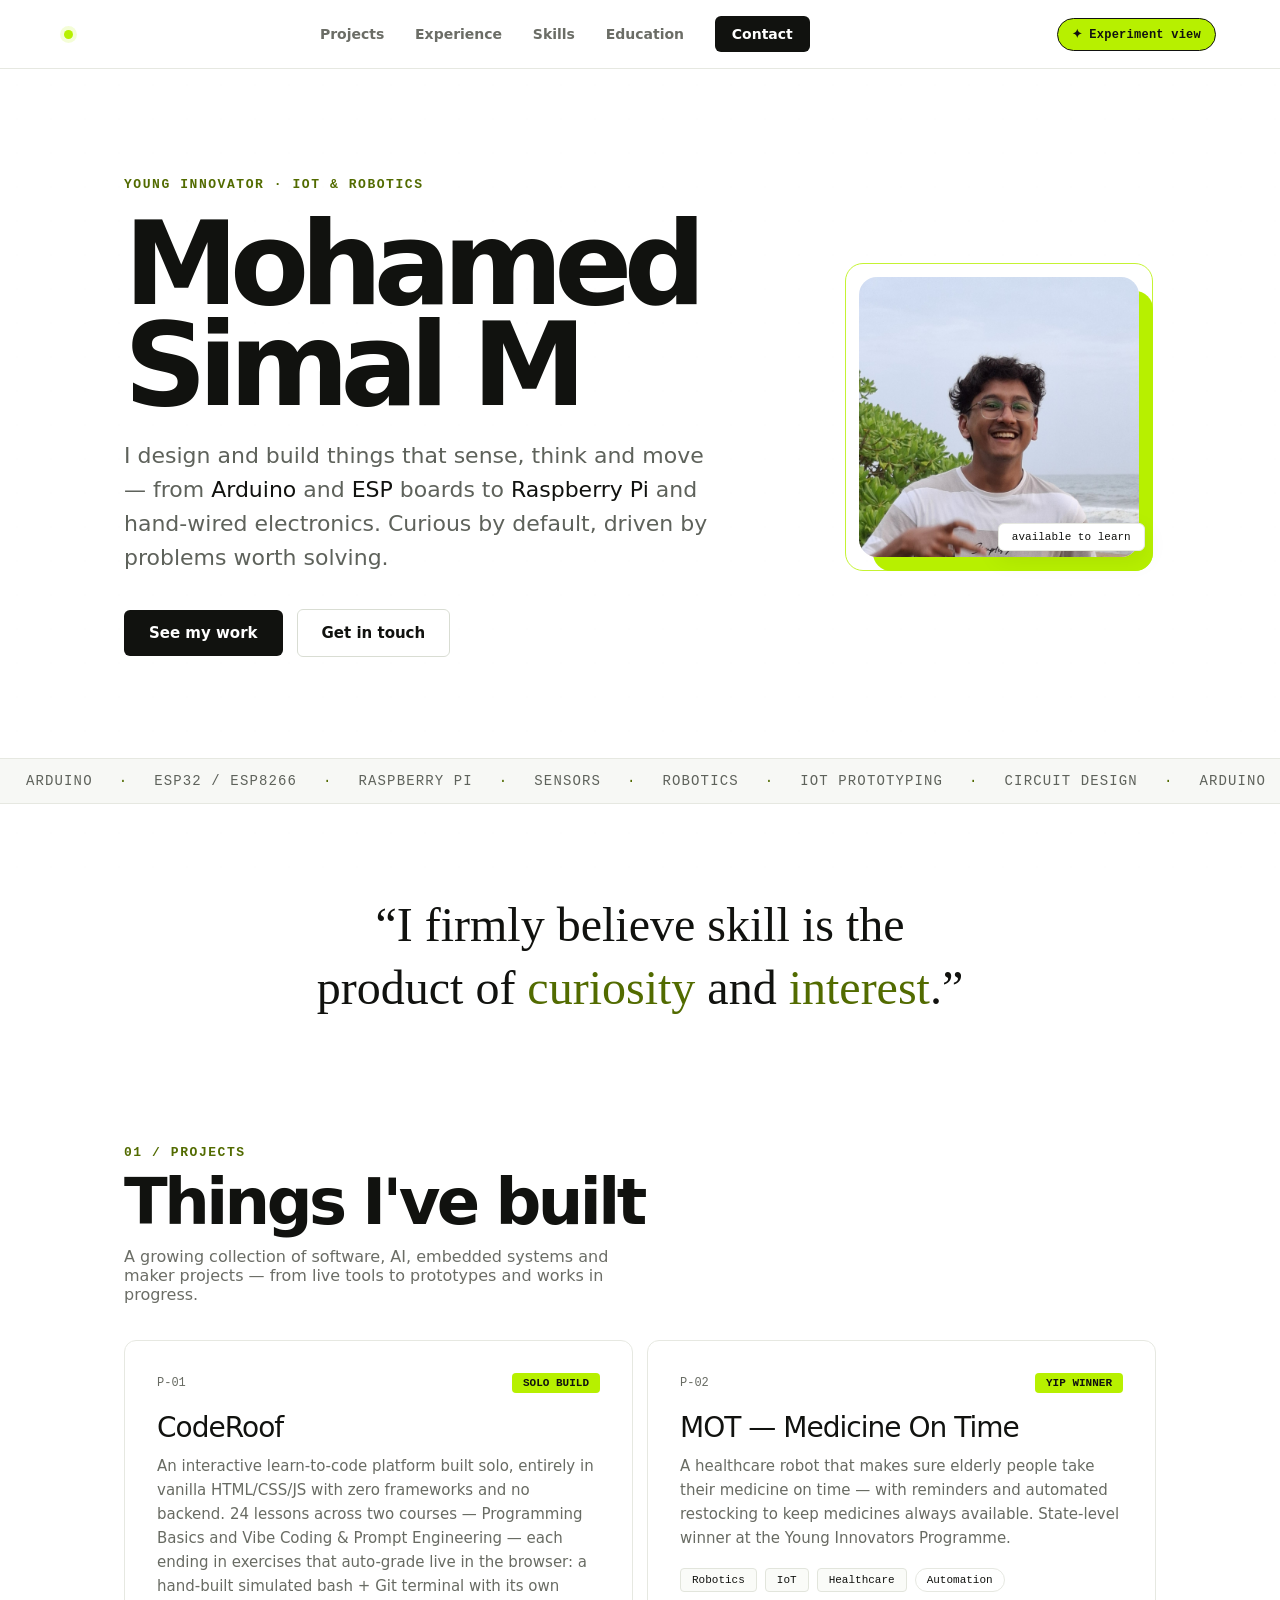
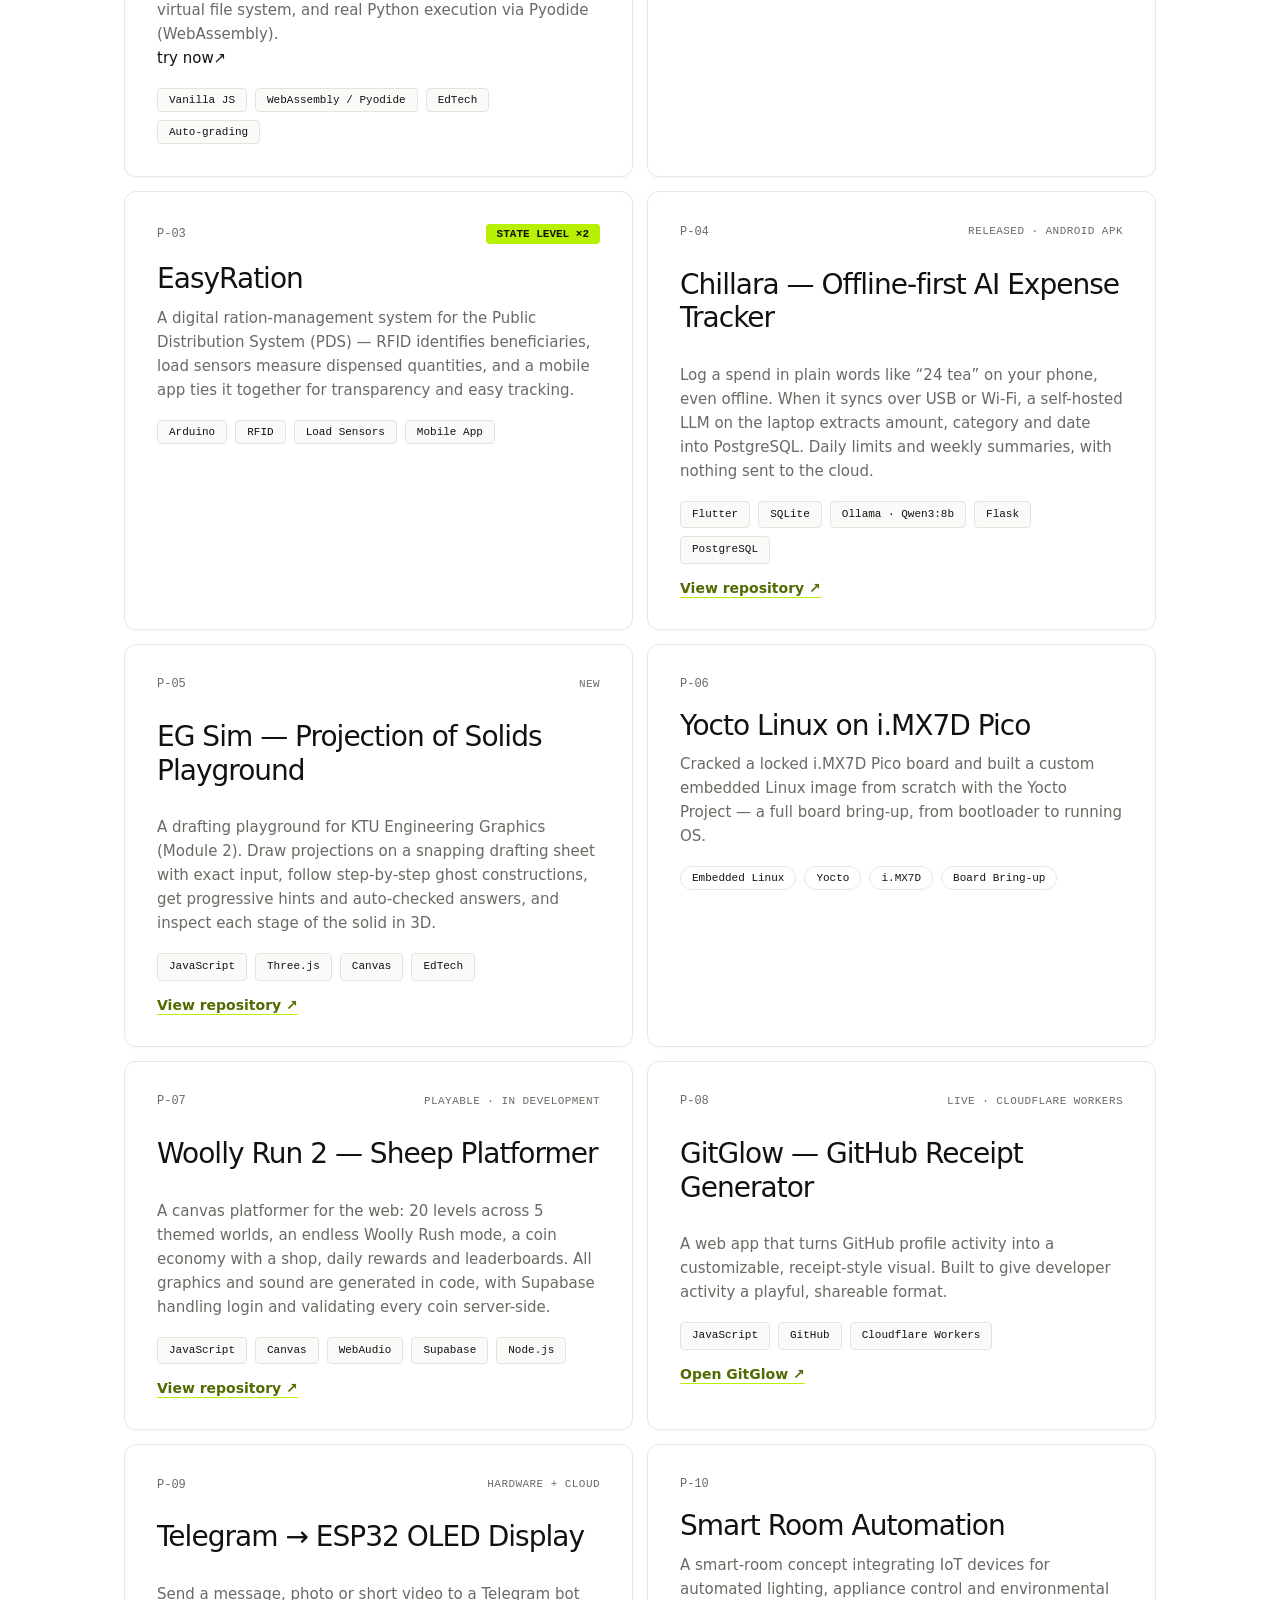
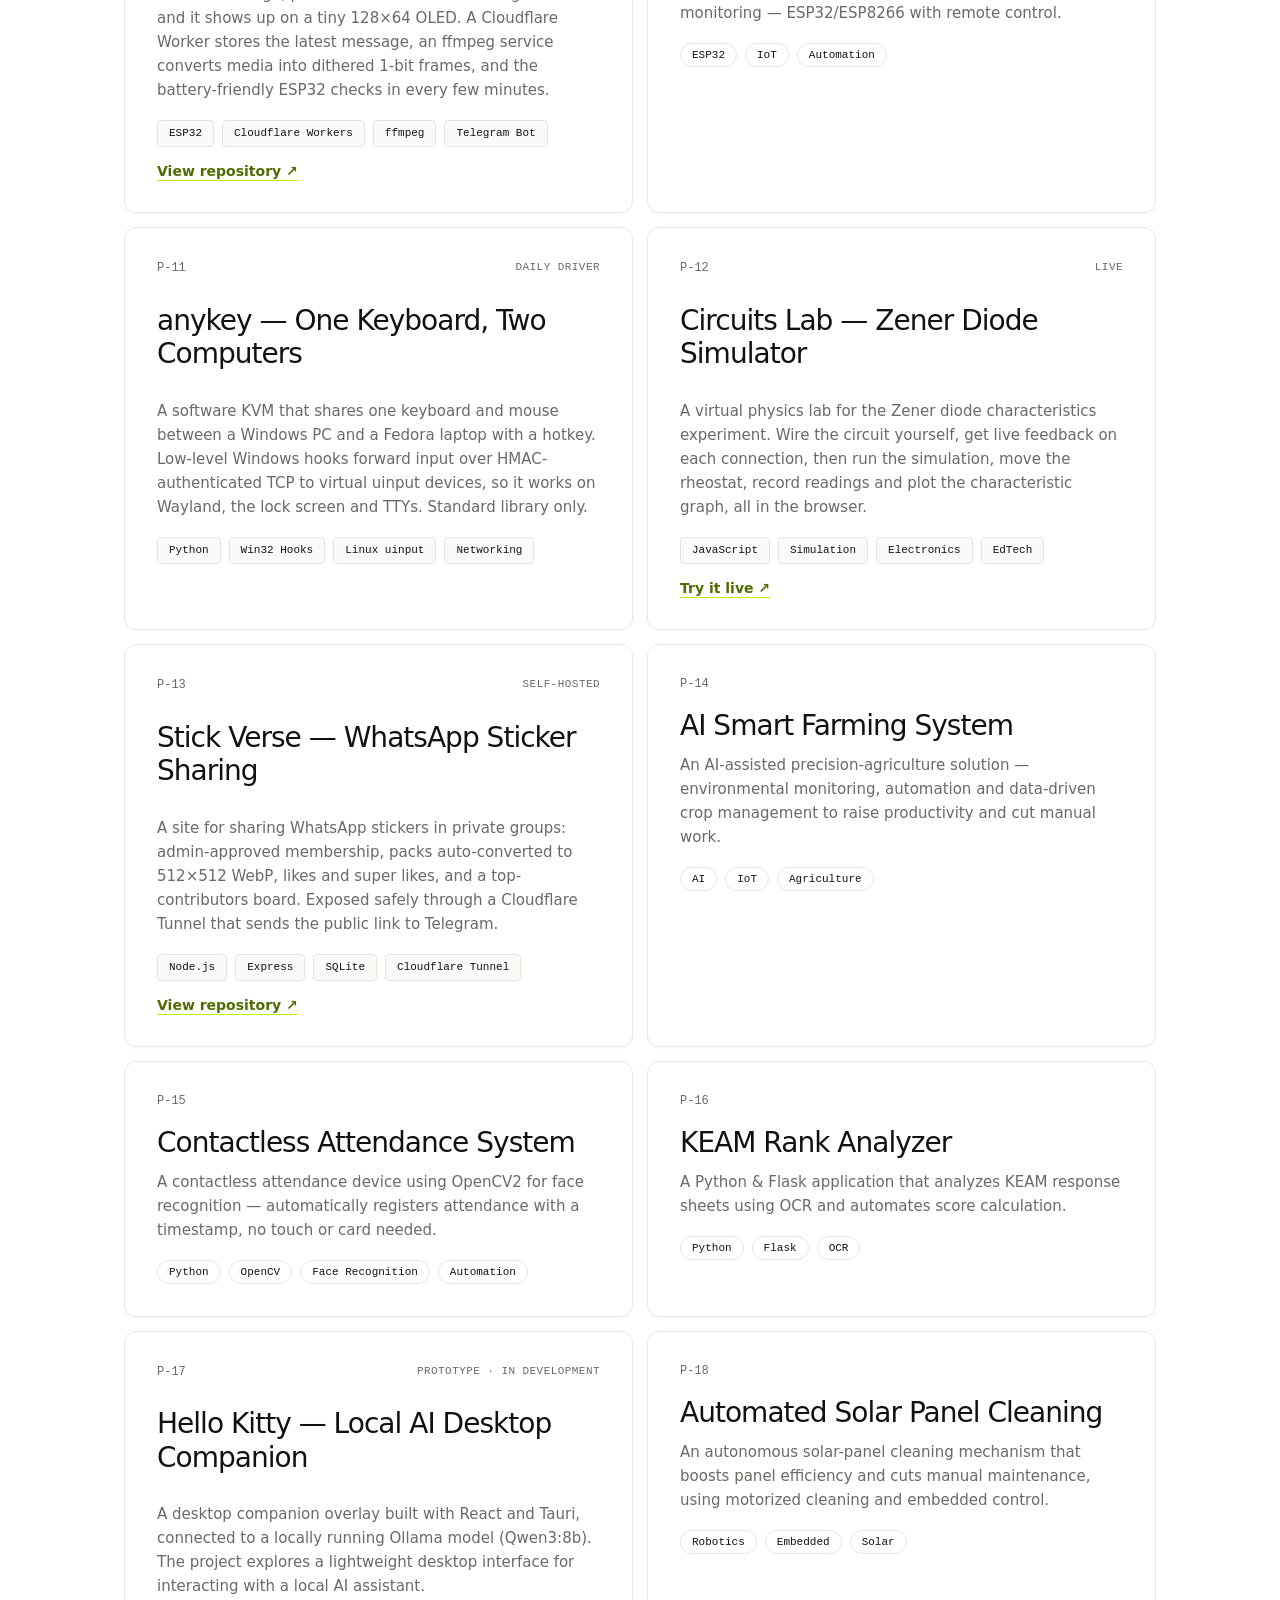
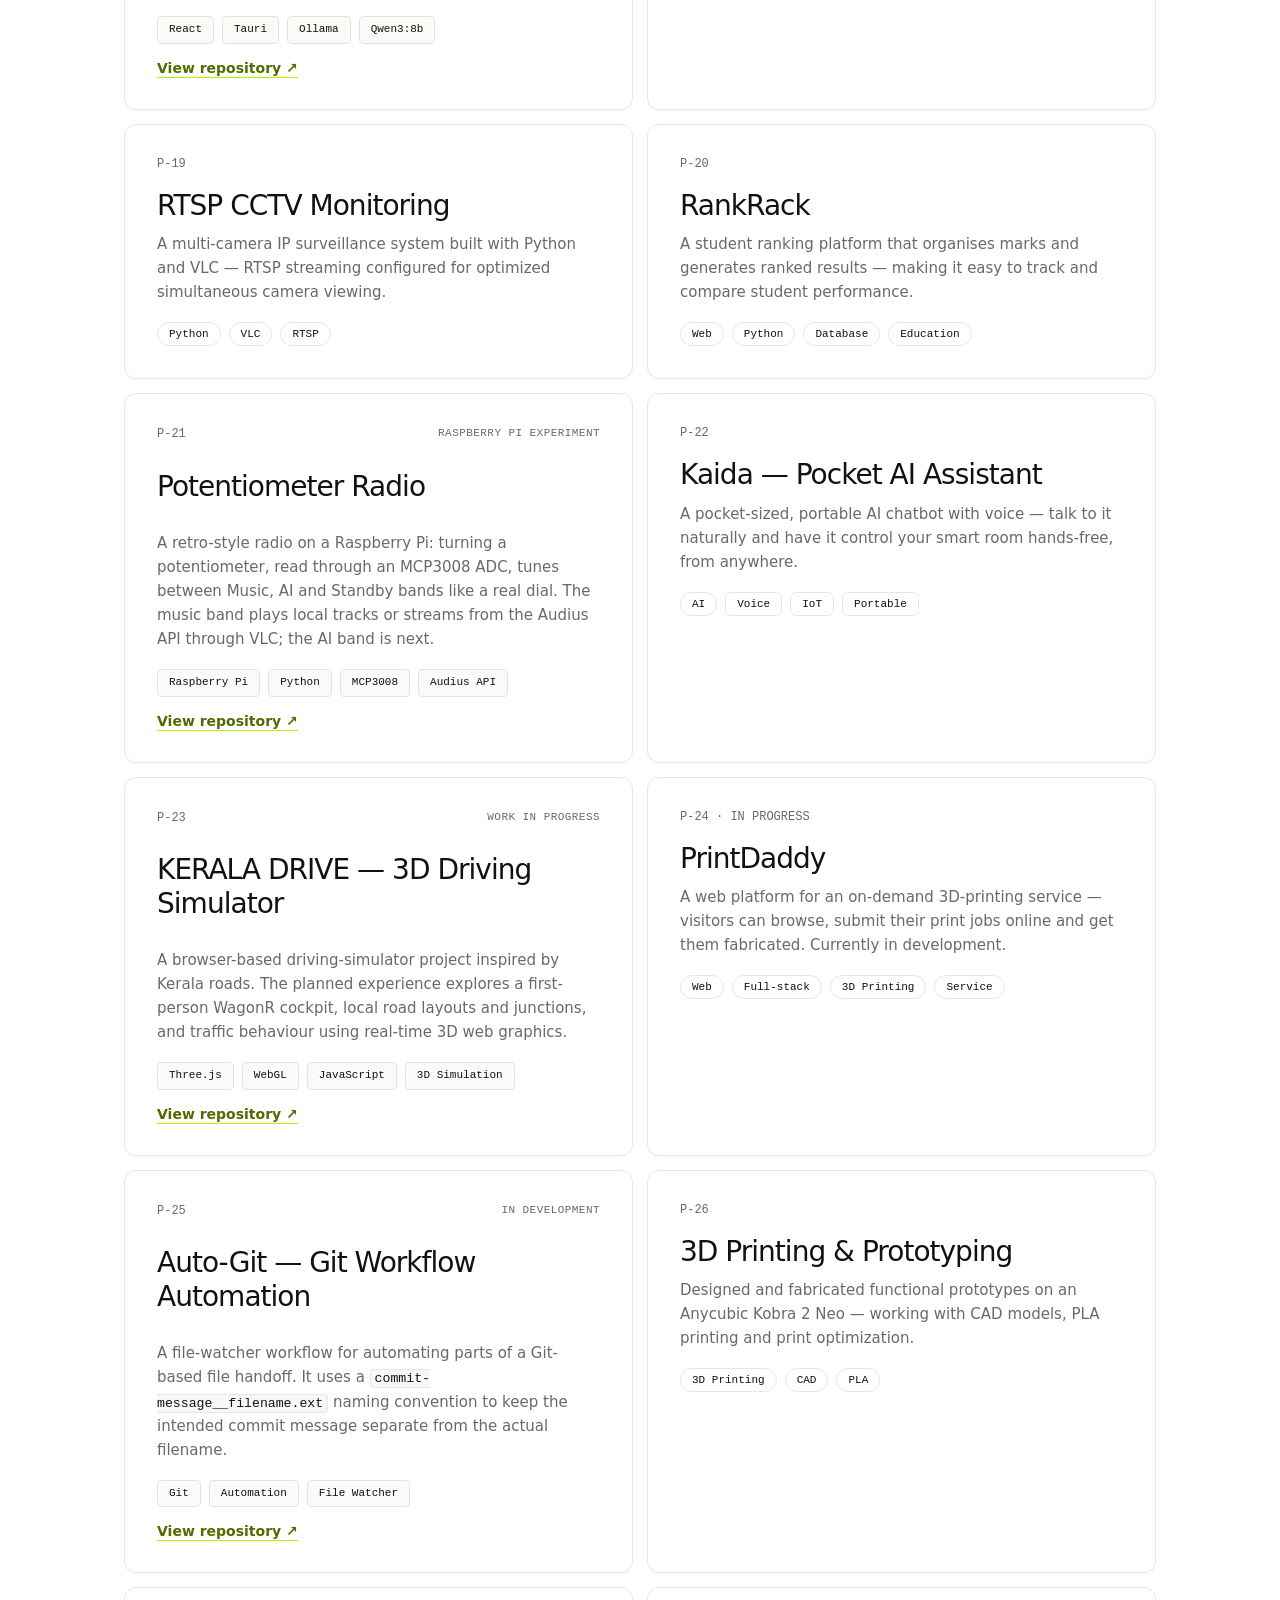
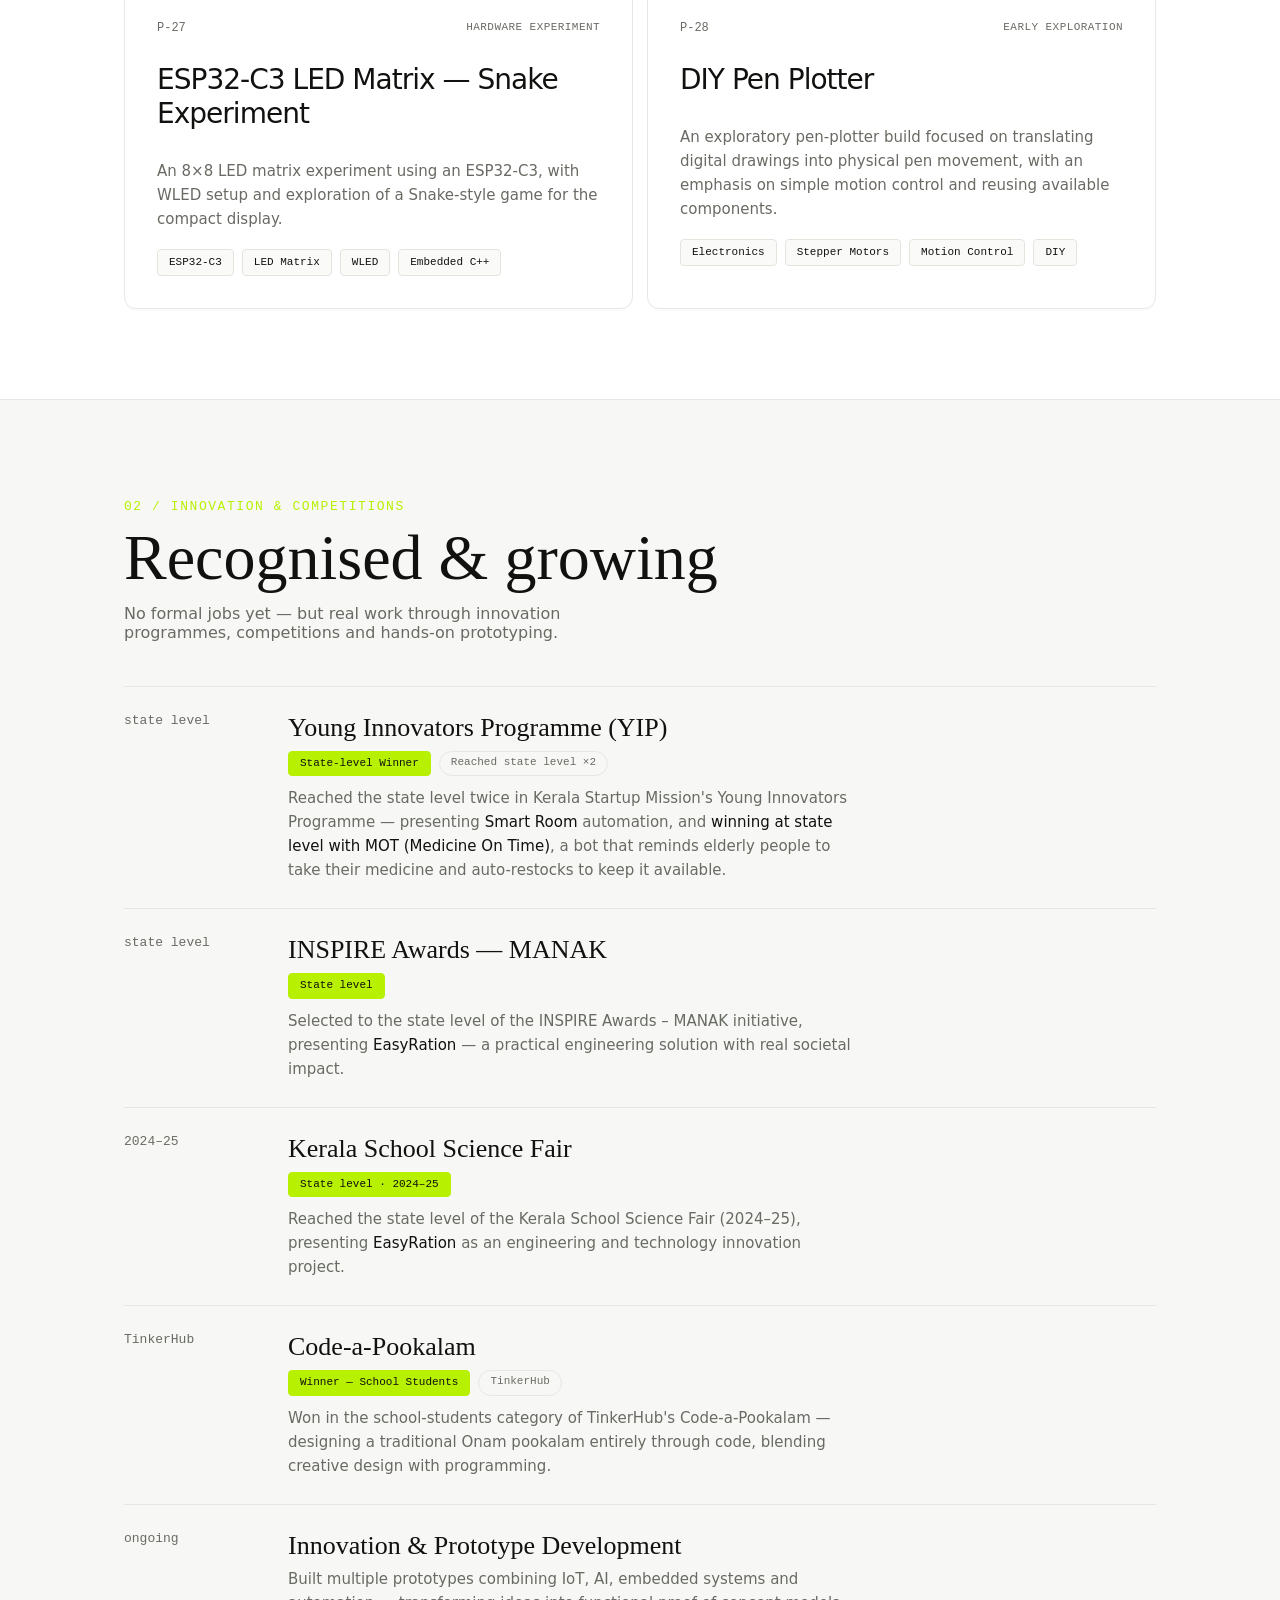
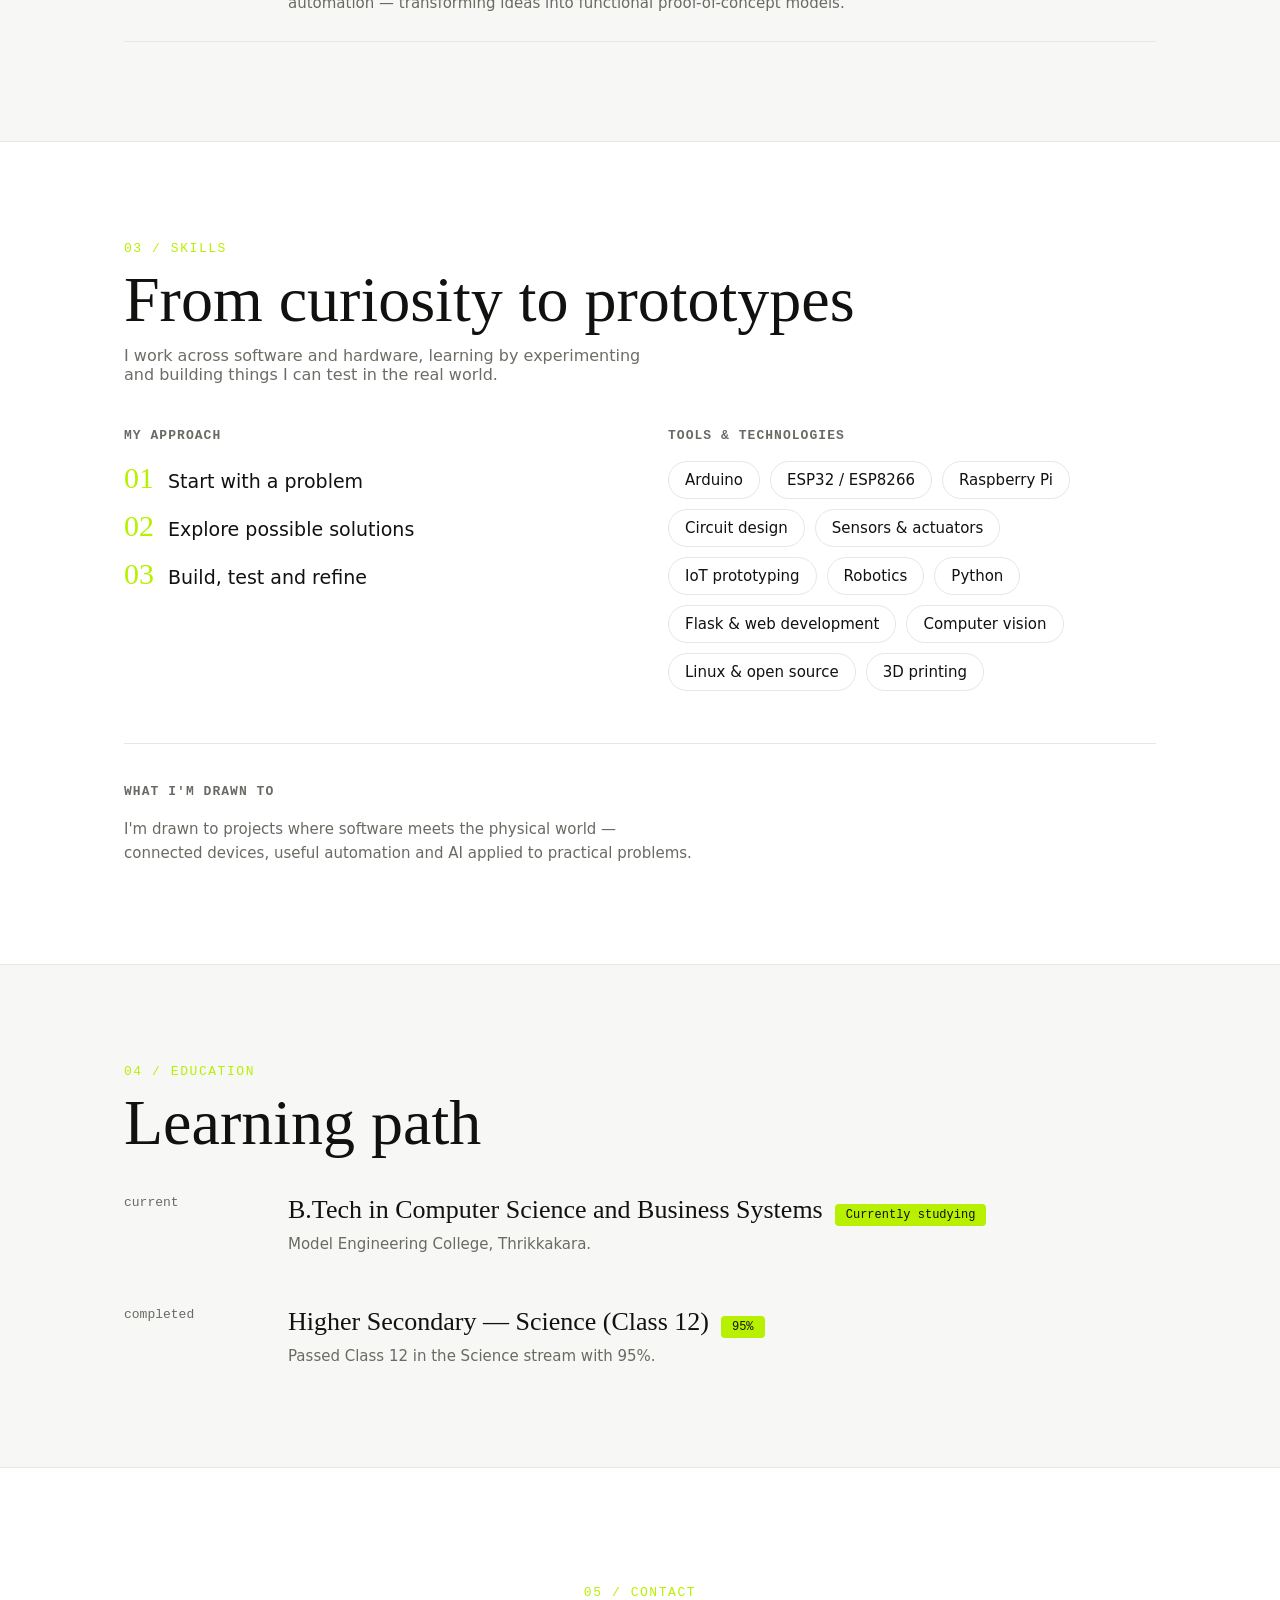
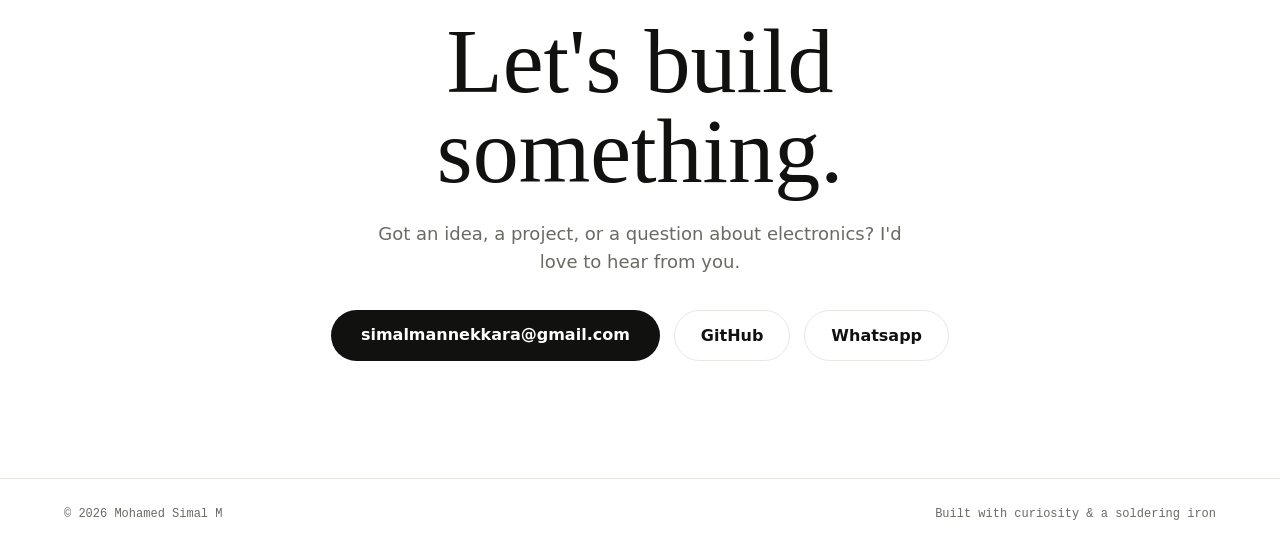
==== commit 73eaeaa5: "Merge main-clr: new projects, ranking and Experiment view Co-Authored-By: Claude Opus 5.5 <noreply@a" ====
--- a/index.html
+++ b/index.html
@@ -3,520 +3,615 @@
 <head>
   <meta charset="UTF-8">
   <meta name="viewport" content="width=device-width, initial-scale=1.0">
-  <meta name="description" content="Mohamed Simal M — developer, electronics enthusiast and maker from Kerala. Projects where code meets the physical world: embedded systems, IoT, robotics and AI.">
-  <meta name="theme-color" content="#FFF8EC">
-  <title>Mohamed Simal M — Developer &amp; Maker</title>
-  <meta property="og:type" content="website">
-  <meta property="og:title" content="Mohamed Simal M — Developer &amp; Maker">
-  <meta property="og:description" content="Projects where code meets the physical world: embedded systems, IoT, robotics and AI.">
-  <meta property="og:url" content="https://just-sil.github.io/just_me/">
-  <meta property="og:image" content="https://just-sil.github.io/just_me/me.jpg">
-  <link rel="icon" href="data:image/svg+xml,%3Csvg xmlns='http://www.w3.org/2000/svg' viewBox='0 0 32 32'%3E%3Crect width='32' height='32' rx='7' fill='%23B7F000' stroke='%23141414' stroke-width='3'/%3E%3Ccircle cx='16' cy='16' r='6' fill='%23FF6B4A' stroke='%23141414' stroke-width='2.5'/%3E%3C/svg%3E">
-  <script>
-    (function () {
-      var d = document.documentElement;
-      d.classList.add('js');
-      try {
-        if (window.WebGL2RenderingContext && document.createElement('canvas').getContext('webgl2')) {
-          d.classList.add('has-3d');
-        }
-      } catch (e) {}
-      // If the main script never runs, show everything rather than leave it hidden.
-      setTimeout(function () { if (!window.__booted) d.classList.remove('js'); }, 3500);
-    })();
-  </script>
+  <meta name="description" content="Mohamed Simal M — portfolio and CV">
+  <title>Mohamed Simal M — CV</title>
   <link rel="preconnect" href="https://fonts.googleapis.com">
   <link rel="preconnect" href="https://fonts.gstatic.com" crossorigin>
-  <link href="https://fonts.googleapis.com/css2?family=Archivo:wdth,wght@62..125,100..900&family=JetBrains+Mono:wght@400;500;700&display=swap" rel="stylesheet">
+  <link href="https://fonts.googleapis.com/css2?family=Instrument+Serif:ital@0;1&family=Hanken+Grotesk:wght@400;500;600;700;800&family=Space+Mono:wght@400;700&display=swap" rel="stylesheet">
   <link rel="stylesheet" href="styles.css">
-  <script type="importmap">
-    { "imports": { "three": "./vendor/three.module.min.js", "three/addons/": "./vendor/addons/" } }
+  <script>
+    // Visitors who picked the experimental design last time go straight back to it.
+    try { if (localStorage.getItem("cv-view") === "experiment") location.replace("experiment/"); } catch (_) {}
   </script>
 </head>
 <body>
-<a class="skip" href="#main">Skip to content</a>
-<div class="progress" id="progress" aria-hidden="true"></div>
-
-<header class="nav">
-  <a class="nav__brand" href="#top" aria-label="Mohamed Simal M — back to top">
-    <span class="led" aria-hidden="true"></span>
-    <span class="nav__name">simal<span>.m</span></span>
-  </a>
-  <nav class="nav__links" aria-label="Sections">
-    <a href="#toolkit">Toolkit</a>
-    <a href="#projects">Work</a>
-    <a href="#experience">Recognition</a>
-    <a href="#about">About</a>
-  </nav>
-  <div class="nav__actions">
-    <a class="btn btn--sm view-switch" href="../" data-view="classic" title="Switch to the classic design">Classic view</a>
-    <a class="btn btn--primary btn--sm" href="#contact">Contact</a>
+<div id="cv-root" class="u1">
+
+  <div id="sc-progress" class="u2"></div>
+
+  <!-- ambient background -->
+  <div aria-hidden="true" class="u3">
+    <div class="u4"></div>
+    <div class="u5"></div>
+    <div class="u6"></div>
   </div>
-</header>
-
-<main id="main">
-
-  <!-- ───────────── hero ───────────── -->
-  <section class="hero" id="top">
-    <canvas class="hero__canvas" id="toys" aria-hidden="true"></canvas>
-    <div class="hero__inner">
-      <div class="hero__top">
-        <p class="sticker sticker--lime" data-hero>Young Innovator · IoT &amp; Robotics</p>
-        <dl class="spec" data-hero>
-          <div><dt>Based in</dt><dd>Tirur, Kerala</dd></div>
-          <div><dt>Studying</dt><dd>B.Tech CSBS · MEC</dd></div>
-          <div><dt>Status</dt><dd><span class="led" aria-hidden="true"></span>available to learn</dd></div>
-        </dl>
-      </div>
-      <h1 class="hero__name" data-hero>
-        <span>Mohamed</span>
-        <span><mark>Simal</mark> M</span>
-      </h1>
-      <p class="sticker sticker--coral hero__badge" data-hero>YIP state-level winner</p>
-
-      <div class="hero__stage" id="stage-hero"></div>
-
-      <div class="hero__foot">
-        <div class="hero__copy">
-          <p class="hero__lede" data-hero>I design and build things that sense, think and move — from <strong>Arduino</strong> and <strong>ESP</strong> boards to <strong>Raspberry&nbsp;Pi</strong> and hand-wired electronics. Curious by default, driven by problems worth solving.</p>
-          <div class="hero__cta" data-hero>
-            <a class="btn btn--primary" href="#projects">See my work <span aria-hidden="true">↓</span></a>
-            <a class="btn" href="#contact">Get in touch</a>
-          </div>
-        </div>
-        <p class="hero__hint" aria-hidden="true">psst — poke the robot,<br>flick the shapes</p>
+
+  <div class="u7">
+
+    <!-- nav -->
+    <nav class="u8">
+      <a href="#top" class="u9">
+        <span class="u10"></span>
+      </a>
+      <div data-nav-links="" class="u11">
+        <a href="#projects" class="u12">Projects</a>
+        <a href="#experience" class="u13">Experience</a>
+        <a href="#skills" class="u14">Skills</a>
+        <a href="#education" class="u15">Education</a>
+        <a href="#contact" class="u16">Contact</a>
+      </div>
+      <a href="experiment/" class="view-switch" data-view="experiment" title="Switch to the experimental 3D design">✦ Experiment view</a>
+    </nav>
+
+    <!-- hero -->
+    <header id="top" class="u17">
+      <div>
+        <div data-hero="" class="u18">Young Innovator · IoT &amp; Robotics</div>
+        <h1 data-hero="" class="u19">Mohamed<br>Simal M</h1>
+        <p data-hero="" class="u20">I design and build things that sense, think and move — from <span class="u21">Arduino</span> and <span class="u22">ESP</span> boards to <span class="u23">Raspberry&nbsp;Pi</span> and hand-wired electronics. Curious by default, driven by problems worth solving.</p>
+        <div data-hero="" class="u24">
+          <a href="#projects" class="u25">See my work</a>
+          <a href="#contact" class="u26">Get in touch</a>
+        </div>
+      </div>
+      <div data-hero="" class="u27">
+        <div class="u28">
+          <div class="u29"></div>
+          <img id="msm-photo" src="me.jpg" alt="Mohamed Simal M" class="profile-photo">
+          <div class="u30">available to learn</div>
+        </div>
+      </div>
+    </header>
+
+    <!-- marquee -->
+    <div class="u31">
+      <div class="u32">
+        <div class="u33">
+          <span class="u34">Arduino</span><span class="u35">·</span><span class="u36">ESP32 / ESP8266</span><span class="u37">·</span><span class="u38">Raspberry Pi</span><span class="u39">·</span><span class="u40">Sensors</span><span class="u41">·</span><span class="u42">Robotics</span><span class="u43">·</span><span class="u44">IoT Prototyping</span><span class="u45">·</span><span class="u46">Circuit Design</span><span class="u47">·</span>
+        </div>
+        <div aria-hidden="true" class="u48">
+          <span class="u49">Arduino</span><span class="u50">·</span><span class="u51">ESP32 / ESP8266</span><span class="u52">·</span><span class="u53">Raspberry Pi</span><span class="u54">·</span><span class="u55">Sensors</span><span class="u56">·</span><span class="u57">Robotics</span><span class="u58">·</span><span class="u59">IoT Prototyping</span><span class="u60">·</span><span class="u61">Circuit Design</span><span class="u62">·</span>
+        </div>
       </div>
     </div>
-  </section>
-
-  <!-- ───────────── marquee bands ───────────── -->
-  <div class="bands" aria-hidden="true">
-    <div class="marquee marquee--lime">
-      <div class="marquee__track">
-        <div class="marquee__group">
-          <span>Arduino</span><span>ESP32 / ESP8266</span><span>Raspberry Pi</span><span>Sensors</span><span>Robotics</span><span>IoT Prototyping</span><span>Circuit Design</span><span>Python</span><span>Computer Vision</span><span>3D Printing</span>
-        </div>
-        <div class="marquee__group">
-          <span>Arduino</span><span>ESP32 / ESP8266</span><span>Raspberry Pi</span><span>Sensors</span><span>Robotics</span><span>IoT Prototyping</span><span>Circuit Design</span><span>Python</span><span>Computer Vision</span><span>3D Printing</span>
-        </div>
-      </div>
+
+    <!-- philosophy quote -->
+    <div data-reveal class="u63">
+      <p class="u64">
+        “I firmly believe skill is the product of <span class="u65">curiosity</span> and <span class="u66">interest</span>.”
+      </p>
     </div>
-    <div class="marquee marquee--blue">
-      <div class="marquee__track">
-        <div class="marquee__group">
-          <span>Make it</span><span>Test it</span><span>Break it</span><span>Improve it</span><span>Make it</span><span>Test it</span><span>Break it</span><span>Improve it</span>
-        </div>
-        <div class="marquee__group">
-          <span>Make it</span><span>Test it</span><span>Break it</span><span>Improve it</span><span>Make it</span><span>Test it</span><span>Break it</span><span>Improve it</span>
-        </div>
-      </div>
-    </div>
+
+    <!-- projects -->
+    <section id="projects" class="u67">
+      <div data-reveal="" class="u68">
+        <div class="u69">01 / PROJECTS</div>
+        <h2 class="u70">Things I've built</h2>
+        <p class="u71">A growing collection of software, AI, embedded systems and maker projects — from live tools to prototypes and works in progress.</p>
+      </div>
+      <div data-project-grid="" class="u72">
+        <article data-reveal="" class="u73">
+          <div class="u74">
+            <span class="u75">P-01</span>
+            <span class="u76">SOLO BUILD</span>
+          </div>
+          <h3 class="u77">CodeRoof</h3>
+          <p class="u78">An interactive learn-to-code platform built solo, entirely in vanilla HTML/CSS/JS with zero frameworks and no backend. 24 lessons across two courses — Programming Basics and Vibe Coding &amp; Prompt Engineering — each ending in exercises that auto-grade live in the browser: a hand-built simulated bash + Git terminal with its own virtual file system, and real Python execution via Pyodide (WebAssembly).<br><a href="https://just-sil.github.io/code_roof/">try now↗</a></p>
+          <div class="u79">
+            <span class="u80">Vanilla JS</span>
+            <span class="u81">WebAssembly / Pyodide</span>
+            <span class="u82">EdTech</span>
+            <span class="u83">Auto-grading</span>
+          </div>
+        </article>
+        <article data-reveal="" class="u95">
+          <div class="u96">
+            <span class="u97">P-02</span>
+            <span class="u98">YIP WINNER</span>
+          </div>
+          <h3 class="u99">MOT — Medicine On Time</h3>
+          <p class="u100">A healthcare robot that makes sure elderly people take their medicine on time — with reminders and automated restocking to keep medicines always available. State-level winner at the Young Innovators Programme.</p>
+          <div class="u101">
+            <span class="u102">Robotics</span>
+            <span class="u103">IoT</span>
+            <span class="u104">Healthcare</span>
+            <span class="u105">Automation</span>
+          </div>
+        </article>
+        <article data-reveal="" class="u84">
+          <div class="u85">
+            <span class="u86">P-03</span>
+            <span class="u87">STATE LEVEL ×2</span>
+          </div>
+          <h3 class="u88">EasyRation</h3>
+          <p class="u89">A digital ration-management system for the Public Distribution System (PDS) — RFID identifies beneficiaries, load sensors measure dispensed quantities, and a mobile app ties it together for transparency and easy tracking.</p>
+          <div class="u90">
+            <span class="u91">Arduino</span>
+            <span class="u92">RFID</span>
+            <span class="u93">Load Sensors</span>
+            <span class="u94">Mobile App</span>
+          </div>
+        </article>
+        <article data-reveal="" class="project-card">
+          <div class="project-card__header">
+            <span class="project-card__id">P-04</span>
+            <span class="project-card__meta">RELEASED · ANDROID APK</span>
+          </div>
+          <h3>Chillara — Offline-first AI Expense Tracker</h3>
+          <p class="project-card__description">Log a spend in plain words like “24 tea” on your phone, even offline. When it syncs over USB or Wi-Fi, a self-hosted LLM on the laptop extracts amount, category and date into PostgreSQL. Daily limits and weekly summaries, with nothing sent to the cloud.</p>
+          <div class="project-card__tags">
+            <span class="project-card__tag">Flutter</span>
+            <span class="project-card__tag">SQLite</span>
+            <span class="project-card__tag">Ollama · Qwen3:8b</span>
+            <span class="project-card__tag">Flask</span>
+            <span class="project-card__tag">PostgreSQL</span>
+          </div>
+          <a class="project-card__link" href="https://github.com/just-sil/expense_tracker" target="_blank" rel="noopener noreferrer">View repository ↗</a>
+        </article>
+        <article data-reveal="" class="project-card">
+          <div class="project-card__header">
+            <span class="project-card__id">P-05</span>
+            <span class="project-card__meta">NEW</span>
+          </div>
+          <h3>EG Sim — Projection of Solids Playground</h3>
+          <p class="project-card__description">A drafting playground for KTU Engineering Graphics (Module 2). Draw projections on a snapping drafting sheet with exact input, follow step-by-step ghost constructions, get progressive hints and auto-checked answers, and inspect each stage of the solid in 3D.</p>
+          <div class="project-card__tags">
+            <span class="project-card__tag">JavaScript</span>
+            <span class="project-card__tag">Three.js</span>
+            <span class="project-card__tag">Canvas</span>
+            <span class="project-card__tag">EdTech</span>
+          </div>
+          <a class="project-card__link" href="https://github.com/just-sil/eg-sim" target="_blank" rel="noopener noreferrer">View repository ↗</a>
+        </article>
+        <article data-reveal="" class="u181">
+          <div class="u182">P-06</div>
+          <h3 class="u183">Yocto Linux on i.MX7D Pico</h3>
+          <p class="u184">Cracked a locked i.MX7D Pico board and built a custom embedded Linux image from scratch with the Yocto Project — a full board bring-up, from bootloader to running OS.</p>
+          <div class="u185">
+            <span class="u186">Embedded Linux</span>
+            <span class="u187">Yocto</span>
+            <span class="u188">i.MX7D</span>
+            <span class="u189">Board Bring-up</span>
+          </div>
+        </article>
+        <article data-reveal="" class="project-card">
+          <div class="project-card__header">
+            <span class="project-card__id">P-07</span>
+            <span class="project-card__meta">PLAYABLE · IN DEVELOPMENT</span>
+          </div>
+          <h3>Woolly Run 2 — Sheep Platformer</h3>
+          <p class="project-card__description">A canvas platformer for the web: 20 levels across 5 themed worlds, an endless Woolly Rush mode, a coin economy with a shop, daily rewards and leaderboards. All graphics and sound are generated in code, with Supabase handling login and validating every coin server-side.</p>
+          <div class="project-card__tags">
+            <span class="project-card__tag">JavaScript</span>
+            <span class="project-card__tag">Canvas</span>
+            <span class="project-card__tag">WebAudio</span>
+            <span class="project-card__tag">Supabase</span>
+            <span class="project-card__tag">Node.js</span>
+          </div>
+          <a class="project-card__link" href="https://github.com/just-sil/cospo" target="_blank" rel="noopener noreferrer">View repository ↗</a>
+        </article>
+        <article data-reveal="" class="project-card">
+          <div class="project-card__header">
+            <span class="project-card__id">P-08</span>
+            <span class="project-card__meta">LIVE · CLOUDFLARE WORKERS</span>
+          </div>
+          <h3>GitGlow — GitHub Receipt Generator</h3>
+          <p class="project-card__description">A web app that turns GitHub profile activity into a customizable, receipt-style visual. Built to give developer activity a playful, shareable format.</p>
+          <div class="project-card__tags">
+            <span class="project-card__tag">JavaScript</span>
+            <span class="project-card__tag">GitHub</span>
+            <span class="project-card__tag">Cloudflare Workers</span>
+          </div>
+          <a class="project-card__link" href="https://gitglow.pages.dev/" target="_blank" rel="noopener noreferrer">Open GitGlow ↗</a>
+        </article>
+        <article data-reveal="" class="project-card">
+          <div class="project-card__header">
+            <span class="project-card__id">P-09</span>
+            <span class="project-card__meta">HARDWARE + CLOUD</span>
+          </div>
+          <h3>Telegram → ESP32 OLED Display</h3>
+          <p class="project-card__description">Send a message, photo or short video to a Telegram bot and it shows up on a tiny 128×64 OLED. A Cloudflare Worker stores the latest message, an ffmpeg service converts media into dithered 1-bit frames, and the battery-friendly ESP32 checks in every few minutes.</p>
+          <div class="project-card__tags">
+            <span class="project-card__tag">ESP32</span>
+            <span class="project-card__tag">Cloudflare Workers</span>
+            <span class="project-card__tag">ffmpeg</span>
+            <span class="project-card__tag">Telegram Bot</span>
+          </div>
+          <a class="project-card__link" href="https://github.com/just-sil/pathiribot" target="_blank" rel="noopener noreferrer">View repository ↗</a>
+        </article>
+        <article data-reveal="" class="u132">
+          <div class="u133">P-10</div>
+          <h3 class="u134">Smart Room Automation</h3>
+          <p class="u135">A smart-room concept integrating IoT devices for automated lighting, appliance control and environmental monitoring — ESP32/ESP8266 with remote control.</p>
+          <div class="u136">
+            <span class="u137">ESP32</span>
+            <span class="u138">IoT</span>
+            <span class="u139">Automation</span>
+          </div>
+        </article>
+        <article data-reveal="" class="project-card">
+          <div class="project-card__header">
+            <span class="project-card__id">P-11</span>
+            <span class="project-card__meta">DAILY DRIVER</span>
+          </div>
+          <h3>anykey — One Keyboard, Two Computers</h3>
+          <p class="project-card__description">A software KVM that shares one keyboard and mouse between a Windows PC and a Fedora laptop with a hotkey. Low-level Windows hooks forward input over HMAC-authenticated TCP to virtual uinput devices, so it works on Wayland, the lock screen and TTYs. Standard library only.</p>
+          <div class="project-card__tags">
+            <span class="project-card__tag">Python</span>
+            <span class="project-card__tag">Win32 Hooks</span>
+            <span class="project-card__tag">Linux uinput</span>
+            <span class="project-card__tag">Networking</span>
+          </div>
+        </article>
+        <article data-reveal="" class="project-card">
+          <div class="project-card__header">
+            <span class="project-card__id">P-12</span>
+            <span class="project-card__meta">LIVE</span>
+          </div>
+          <h3>Circuits Lab — Zener Diode Simulator</h3>
+          <p class="project-card__description">A virtual physics lab for the Zener diode characteristics experiment. Wire the circuit yourself, get live feedback on each connection, then run the simulation, move the rheostat, record readings and plot the characteristic graph, all in the browser.</p>
+          <div class="project-card__tags">
+            <span class="project-card__tag">JavaScript</span>
+            <span class="project-card__tag">Simulation</span>
+            <span class="project-card__tag">Electronics</span>
+            <span class="project-card__tag">EdTech</span>
+          </div>
+          <a class="project-card__link" href="https://just-sil.github.io/sim-lab/" target="_blank" rel="noopener noreferrer">Try it live ↗</a>
+        </article>
+        <article data-reveal="" class="project-card">
+          <div class="project-card__header">
+            <span class="project-card__id">P-13</span>
+            <span class="project-card__meta">SELF-HOSTED</span>
+          </div>
+          <h3>Stick Verse — WhatsApp Sticker Sharing</h3>
+          <p class="project-card__description">A site for sharing WhatsApp stickers in private groups: admin-approved membership, packs auto-converted to 512×512 WebP, likes and super likes, and a top-contributors board. Exposed safely through a Cloudflare Tunnel that sends the public link to Telegram.</p>
+          <div class="project-card__tags">
+            <span class="project-card__tag">Node.js</span>
+            <span class="project-card__tag">Express</span>
+            <span class="project-card__tag">SQLite</span>
+            <span class="project-card__tag">Cloudflare Tunnel</span>
+          </div>
+          <a class="project-card__link" href="https://github.com/just-sil/stickverse" target="_blank" rel="noopener noreferrer">View repository ↗</a>
+        </article>
+        <article data-reveal="" class="u106">
+          <div class="u107">P-14</div>
+          <h3 class="u108">AI Smart Farming System</h3>
+          <p class="u109">An AI-assisted precision-agriculture solution — environmental monitoring, automation and data-driven crop management to raise productivity and cut manual work.</p>
+          <div class="u110">
+            <span class="u111">AI</span>
+            <span class="u112">IoT</span>
+            <span class="u113">Agriculture</span>
+          </div>
+        </article>
+        <article data-reveal="" class="u190">
+          <div class="u191">P-15</div>
+          <h3 class="u192">Contactless Attendance System</h3>
+          <p class="u193">A contactless attendance device using OpenCV2 for face recognition — automatically registers attendance with a timestamp, no touch or card needed.</p>
+          <div class="u194">
+            <span class="u195">Python</span>
+            <span class="u196">OpenCV</span>
+            <span class="u197">Face Recognition</span>
+            <span class="u198">Automation</span>
+          </div>
+        </article>
+        <article data-reveal="" class="u173">
+          <div class="u174">P-16</div>
+          <h3 class="u175">KEAM Rank Analyzer</h3>
+          <p class="u176">A Python &amp; Flask application that analyzes KEAM response sheets using OCR and automates score calculation.</p>
+          <div class="u177">
+            <span class="u178">Python</span>
+            <span class="u179">Flask</span>
+            <span class="u180">OCR</span>
+          </div>
+        </article>
+        <article data-reveal="" class="project-card">
+          <div class="project-card__header">
+            <span class="project-card__id">P-17</span>
+            <span class="project-card__meta">PROTOTYPE · IN DEVELOPMENT</span>
+          </div>
+          <h3>Hello Kitty — Local AI Desktop Companion</h3>
+          <p class="project-card__description">A desktop companion overlay built with React and Tauri, connected to a locally running Ollama model (Qwen3:8b). The project explores a lightweight desktop interface for interacting with a local AI assistant.</p>
+          <div class="project-card__tags">
+            <span class="project-card__tag">React</span>
+            <span class="project-card__tag">Tauri</span>
+            <span class="project-card__tag">Ollama</span>
+            <span class="project-card__tag">Qwen3:8b</span>
+          </div>
+          <a class="project-card__link" href="https://github.com/just-sil/hello_kitty" target="_blank" rel="noopener noreferrer">View repository ↗</a>
+        </article>
+        <article data-reveal="" class="u149">
+          <div class="u150">P-18</div>
+          <h3 class="u151">Automated Solar Panel Cleaning</h3>
+          <p class="u152">An autonomous solar-panel cleaning mechanism that boosts panel efficiency and cuts manual maintenance, using motorized cleaning and embedded control.</p>
+          <div class="u153">
+            <span class="u154">Robotics</span>
+            <span class="u155">Embedded</span>
+            <span class="u156">Solar</span>
+          </div>
+        </article>
+        <article data-reveal="" class="u157">
+          <div class="u158">P-19</div>
+          <h3 class="u159">RTSP CCTV Monitoring</h3>
+          <p class="u160">A multi-camera IP surveillance system built with Python and VLC — RTSP streaming configured for optimized simultaneous camera viewing.</p>
+          <div class="u161">
+            <span class="u162">Python</span>
+            <span class="u163">VLC</span>
+            <span class="u164">RTSP</span>
+          </div>
+        </article>
+        <article data-reveal="" class="u140">
+          <div class="u141">P-20</div>
+          <h3 class="u142">RankRack</h3>
+          <p class="u143">A student ranking platform that organises marks and generates ranked results — making it easy to track and compare student performance.</p>
+          <div class="u144">
+            <span class="u145">Web</span>
+            <span class="u146">Python</span>
+            <span class="u147">Database</span>
+            <span class="u148">Education</span>
+          </div>
+        </article>
+        <article data-reveal="" class="project-card">
+          <div class="project-card__header">
+            <span class="project-card__id">P-21</span>
+            <span class="project-card__meta">RASPBERRY PI EXPERIMENT</span>
+          </div>
+          <h3>Potentiometer Radio</h3>
+          <p class="project-card__description">A retro-style radio on a Raspberry Pi: turning a potentiometer, read through an MCP3008 ADC, tunes between Music, AI and Standby bands like a real dial. The music band plays local tracks or streams from the Audius API through VLC; the AI band is next.</p>
+          <div class="project-card__tags">
+            <span class="project-card__tag">Raspberry Pi</span>
+            <span class="project-card__tag">Python</span>
+            <span class="project-card__tag">MCP3008</span>
+            <span class="project-card__tag">Audius API</span>
+          </div>
+          <a class="project-card__link" href="https://github.com/just-sil/the-faah-radio" target="_blank" rel="noopener noreferrer">View repository ↗</a>
+        </article>
+        <article data-reveal="" class="u114">
+          <div class="u115">P-22</div>
+          <h3 class="u116">Kaida — Pocket AI Assistant</h3>
+          <p class="u117">A pocket-sized, portable AI chatbot with voice — talk to it naturally and have it control your smart room hands-free, from anywhere.</p>
+          <div class="u118">
+            <span class="u119">AI</span>
+            <span class="u120">Voice</span>
+            <span class="u121">IoT</span>
+            <span class="u122">Portable</span>
+          </div>
+        </article>
+        <article data-reveal="" class="project-card">
+          <div class="project-card__header">
+            <span class="project-card__id">P-23</span>
+            <span class="project-card__meta">WORK IN PROGRESS</span>
+          </div>
+          <h3>KERALA DRIVE — 3D Driving Simulator</h3>
+          <p class="project-card__description">A browser-based driving-simulator project inspired by Kerala roads. The planned experience explores a first-person WagonR cockpit, local road layouts and junctions, and traffic behaviour using real-time 3D web graphics.</p>
+          <div class="project-card__tags">
+            <span class="project-card__tag">Three.js</span>
+            <span class="project-card__tag">WebGL</span>
+            <span class="project-card__tag">JavaScript</span>
+            <span class="project-card__tag">3D Simulation</span>
+          </div>
+          <a class="project-card__link" href="https://github.com/just-sil/kerala-drive" target="_blank" rel="noopener noreferrer">View repository ↗</a>
+        </article>
+        <article data-reveal="" class="u123">
+          <div class="u124">P-24 · IN PROGRESS</div>
+          <h3 class="u125">PrintDaddy</h3>
+          <p class="u126">A web platform for an on-demand 3D-printing service — visitors can browse, submit their print jobs online and get them fabricated. Currently in development.</p>
+          <div class="u127">
+            <span class="u128">Web</span>
+            <span class="u129">Full-stack</span>
+            <span class="u130">3D Printing</span>
+            <span class="u131">Service</span>
+          </div>
+        </article>
+        <article data-reveal="" class="project-card">
+          <div class="project-card__header">
+            <span class="project-card__id">P-25</span>
+            <span class="project-card__meta">IN DEVELOPMENT</span>
+          </div>
+          <h3>Auto-Git — Git Workflow Automation</h3>
+          <p class="project-card__description">A file-watcher workflow for automating parts of a Git-based file handoff. It uses a <code>commit-message__filename.ext</code> naming convention to keep the intended commit message separate from the actual filename.</p>
+          <div class="project-card__tags">
+            <span class="project-card__tag">Git</span>
+            <span class="project-card__tag">Automation</span>
+            <span class="project-card__tag">File Watcher</span>
+          </div>
+          <a class="project-card__link" href="https://github.com/just-sil/auto-git" target="_blank" rel="noopener noreferrer">View repository ↗</a>
+        </article>
+        <article data-reveal="" class="u165">
+          <div class="u166">P-26</div>
+          <h3 class="u167">3D Printing &amp; Prototyping</h3>
+          <p class="u168">Designed and fabricated functional prototypes on an Anycubic Kobra 2 Neo — working with CAD models, PLA printing and print optimization.</p>
+          <div class="u169">
+            <span class="u170">3D Printing</span>
+            <span class="u171">CAD</span>
+            <span class="u172">PLA</span>
+          </div>
+        </article>
+        <article data-reveal="" class="project-card">
+          <div class="project-card__header">
+            <span class="project-card__id">P-27</span>
+            <span class="project-card__meta">HARDWARE EXPERIMENT</span>
+          </div>
+          <h3>ESP32-C3 LED Matrix — Snake Experiment</h3>
+          <p class="project-card__description">An 8×8 LED matrix experiment using an ESP32-C3, with WLED setup and exploration of a Snake-style game for the compact display.</p>
+          <div class="project-card__tags">
+            <span class="project-card__tag">ESP32-C3</span>
+            <span class="project-card__tag">LED Matrix</span>
+            <span class="project-card__tag">WLED</span>
+            <span class="project-card__tag">Embedded C++</span>
+          </div>
+        </article>
+        <article data-reveal="" class="project-card">
+          <div class="project-card__header">
+            <span class="project-card__id">P-28</span>
+            <span class="project-card__meta">EARLY EXPLORATION</span>
+          </div>
+          <h3>DIY Pen Plotter</h3>
+          <p class="project-card__description">An exploratory pen-plotter build focused on translating digital drawings into physical pen movement, with an emphasis on simple motion control and reusing available components.</p>
+          <div class="project-card__tags">
+            <span class="project-card__tag">Electronics</span>
+            <span class="project-card__tag">Stepper Motors</span>
+            <span class="project-card__tag">Motion Control</span>
+            <span class="project-card__tag">DIY</span>
+          </div>
+        </article>
+      </div></div>
+    </section>
+
+    <!-- experience & achievements -->
+    <section id="experience" class="u199">
+      <div class="u200">
+        <div data-reveal="" class="u201">
+          <div class="u202">02 / INNOVATION &amp; COMPETITIONS</div>
+          <h2 class="u203">Recognised &amp; growing</h2>
+          <p class="u204">No formal jobs yet — but real work through innovation programmes, competitions and hands-on prototyping.</p>
+        </div>
+        <div class="u205">
+          <div data-reveal="" data-timeline-row="" class="u206">
+            <div class="u207">state level</div>
+            <div>
+              <h3 class="u208">Young Innovators Programme (YIP)</h3>
+              <div class="u209">
+                <span class="u210">State-level Winner</span>
+                <span class="u211">Reached state level ×2</span>
+              </div>
+              <p class="u212">Reached the state level twice in Kerala Startup Mission's Young Innovators Programme — presenting <span class="u213">Smart Room</span> automation, and <span class="u214">winning at state level with MOT (Medicine On Time)</span>, a bot that reminds elderly people to take their medicine and auto-restocks to keep it available.</p>
+            </div>
+          </div>
+          <div data-reveal="" data-timeline-row="" class="u215">
+            <div class="u216">state level</div>
+            <div>
+              <h3 class="u217">INSPIRE Awards — MANAK</h3>
+              <div class="u218">
+                <span class="u219">State level</span>
+              </div>
+              <p class="u220">Selected to the state level of the INSPIRE Awards – MANAK initiative, presenting <span class="u221">EasyRation</span> — a practical engineering solution with real societal impact.</p>
+            </div>
+          </div>
+          <div data-reveal="" data-timeline-row="" class="u222">
+            <div class="u223">2024–25</div>
+            <div>
+              <h3 class="u224">Kerala School Science Fair</h3>
+              <div class="u225">
+                <span class="u226">State level · 2024–25</span>
+              </div>
+              <p class="u227">Reached the state level of the Kerala School Science Fair (2024–25), presenting <span class="u228">EasyRation</span> as an engineering and technology innovation project.</p>
+            </div>
+          </div>
+          <div data-reveal="" data-timeline-row="" class="u229">
+            <div class="u230">TinkerHub</div>
+            <div>
+              <h3 class="u231">Code-a-Pookalam</h3>
+              <div class="u232">
+                <span class="u233">Winner — School Students</span>
+                <span class="u234">TinkerHub</span>
+              </div>
+              <p class="u235">Won in the school-students category of TinkerHub's Code-a-Pookalam — designing a traditional Onam pookalam entirely through code, blending creative design with programming.</p>
+            </div>
+          </div>
+          
+          <div data-reveal="" data-timeline-row="" class="u236">
+            <div class="u237">ongoing</div>
+            <div>
+              <h3 class="u238">Innovation &amp; Prototype Development</h3>
+              <p class="u239">Built multiple prototypes combining IoT, AI, embedded systems and automation — transforming ideas into functional proof-of-concept models.</p>
+            </div>
+          </div>
+        </div>
+      </div>
+    </section>
+
+    <!-- skills -->
+    <section id="skills" class="u240">
+      <div data-reveal="" class="u241">
+        <div class="u242">03 / SKILLS</div>
+        <h2 class="u243">From curiosity to prototypes</h2>
+        <p class="u71">I work across software and hardware, learning by experimenting and building things I can test in the real world.</p>
+      </div>
+      <div data-skills-grid="" class="u244">
+        <div data-reveal="" class="u245">
+          <h3 class="u246">My approach</h3>
+          <div class="u247">
+            <div class="u248"><span class="u249">01</span><span class="u250">Start with a problem</span></div>
+            <div class="u251"><span class="u252">02</span><span class="u253">Explore possible solutions</span></div>
+            <div class="u254"><span class="u255">03</span><span class="u256">Build, test and refine</span></div>
+          </div>
+        </div>
+        <div data-reveal="" class="u257">
+          <h3 class="u258">Tools &amp; technologies</h3>
+          <div class="u259">
+            <span class="u260">Arduino</span>
+            <span class="u261">ESP32 / ESP8266</span>
+            <span class="u262">Raspberry Pi</span>
+            <span class="u263">Circuit design</span>
+            <span class="u264">Sensors &amp; actuators</span>
+            <span class="u265">IoT prototyping</span>
+            <span class="u266">Robotics</span>
+            <span class="u267">Python</span>
+            <span class="u268">Flask &amp; web development</span>
+            <span class="u269">Computer vision</span>
+            <span class="u270">Linux &amp; open source</span>
+            <span class="u271">3D printing</span>
+          </div>
+        </div>
+      </div>
+      <div data-reveal="" class="u272">
+        <h3 class="u273">What I'm drawn to</h3>
+        <p class="u302">I'm drawn to projects where software meets the physical world — connected devices, useful automation and AI applied to practical problems.</p>
+      </div>
+    </section>
+
+    <!-- education -->
+    <section id="education" class="u292">
+      <div class="u293">
+        <div data-reveal="" class="u294">
+          <div class="u295">04 / EDUCATION</div>
+          <h2 class="u296">Learning path</h2>
+        </div>
+        <div data-reveal="" data-timeline-row="" class="u297">
+          <div class="u298">current</div>
+          <div>
+            <div class="u299">
+              <h3 class="u300">B.Tech in Computer Science and Business Systems</h3>
+              <span class="u301">Currently studying</span>
+            </div>
+            <p class="u302">Model Engineering College, Thrikkakara.</p>
+          </div>
+        </div>
+        <div data-reveal="" data-timeline-row="" class="u297">
+          <div class="u298">completed</div>
+          <div>
+            <div class="u299">
+              <h3 class="u300">Higher Secondary — Science (Class 12)</h3>
+              <span class="u301">95%</span>
+            </div>
+            <p class="u302">Passed Class 12 in the Science stream with 95%.</p>
+          </div>
+        </div>
+      </div>
+    </section>
+
+    <!-- contact -->
+    <section id="contact" class="u303">
+      <div data-reveal="" class="u304">
+        <div class="u305">05 / CONTACT</div>
+        <h2 class="u306">Let's build something.</h2>
+        <p class="u307">Got an idea, a project, or a question about electronics? I'd love to hear from you.</p>
+        <div class="u308">
+          <a href="mailto:simalmannekkara@gmail.com" class="u309">simalmannekkara@gmail.com</a>
+          <a href="https://github.com/just-sil" target="_blank" rel="noopener" class="u310">GitHub</a>
+          <a href="https://wa.me/+919633302482" target="_blank" rel="noopener" class="u311">Whatsapp</a>
+        </div>
+      </div>
+    </section>
+
+    <footer class="u312">
+      <span>© <span id="year"></span> Mohamed Simal M</span>
+      <span>Built with curiosity &amp; a soldering iron</span>
+    </footer>
+
   </div>
-
-  <!-- ───────────── toolkit ───────────── -->
-  <section class="section kit" id="toolkit" aria-labelledby="kit-title">
-    <header class="section__head" data-reveal>
-      <p class="label">01 / Toolkit</p>
-      <h2 id="kit-title">From curiosity to prototypes</h2>
-      <p class="section__sub">I work across software and hardware, learning by experimenting and building things I can test in the real world.</p>
-    </header>
-
-    <ul class="kit__grid">
-      <li class="tool tool--lime" data-reveal>
-        <span class="tool__num">01</span>
-        <h3>Embedded &amp; IoT</h3>
-        <p>Small computers that sense the world and talk to the network.</p>
-        <ul class="chips"><li>Arduino</li><li>ESP32</li><li>ESP8266</li><li>Raspberry Pi</li><li>Sensors &amp; actuators</li><li>IoT prototyping</li></ul>
-      </li>
-      <li class="tool tool--coral" data-reveal>
-        <span class="tool__num">02</span>
-        <h3>Electronics &amp; robotics</h3>
-        <p>Wiring, motors and mechanisms — the parts that actually move.</p>
-        <ul class="chips"><li>Circuit design</li><li>Prototyping</li><li>Robotics</li><li>Automation</li></ul>
-      </li>
-      <li class="tool tool--blue" data-reveal>
-        <span class="tool__num">03</span>
-        <h3>Programming &amp; web</h3>
-        <p>Where the code gets written, from quick scripts to full web apps.</p>
-        <ul class="chips"><li>Python</li><li>JavaScript</li><li>HTML</li><li>CSS</li><li>Flask</li></ul>
-      </li>
-      <li class="tool tool--yellow" data-reveal>
-        <span class="tool__num">04</span>
-        <h3>Systems</h3>
-        <p>Bringing boards up from the bootloader to a running operating system.</p>
-        <ul class="chips"><li>Linux</li><li>Yocto Project</li><li>Open-source tools</li></ul>
-      </li>
-      <li class="tool tool--pink" data-reveal>
-        <span class="tool__num">05</span>
-        <h3>Applied computing</h3>
-        <p>Computer vision, AI experiments and code that runs in the browser.</p>
-        <ul class="chips"><li>Computer vision</li><li>AI experiments</li><li>WebAssembly / Pyodide</li></ul>
-      </li>
-      <li class="tool tool--purple" data-reveal>
-        <span class="tool__num">06</span>
-        <h3>Making</h3>
-        <p>The physical part — printed, cut and assembled by hand.</p>
-        <ul class="chips"><li>3D printing</li><li>CAD-based prototyping</li></ul>
-      </li>
-    </ul>
-  </section>
-
-  <!-- ───────────── work ───────────── -->
-  <section class="section work" id="projects" aria-labelledby="work-title">
-    <header class="section__head" data-reveal>
-      <p class="label">02 / Work</p>
-      <h2 id="work-title">Things I've built</h2>
-      <p class="section__sub">A growing collection of software, AI, embedded systems and maker projects — from live tools to prototypes and works in progress.</p>
-    </header>
-
-    <div class="bento">
-      <article class="card card--xl" data-reveal>
-        <div class="card__face tone-yellow" data-tilt>
-          <div class="card__top"><span class="card__id">P-01</span><span class="badge">Solo build</span></div>
-          <h3>CodeRoof</h3>
-          <p>An interactive learn-to-code platform built solo, entirely in vanilla HTML/CSS/JS with zero frameworks and no backend. 24 lessons across two courses — Programming Basics and Vibe Coding &amp; Prompt Engineering — each ending in exercises that auto-grade live in the browser: a hand-built simulated bash + Git terminal with its own virtual file system, and real Python execution via Pyodide (WebAssembly).</p>
-          <div class="term" aria-hidden="true">
-            <div class="term__bar"><i></i><i></i><i></i><span>lesson-07 — terminal</span></div>
-            <pre class="term__out" id="term">$ git init
-Initialized empty Git repository
-$ python hello.py
-Hello from the browser
-✓ exercise passed</pre>
-          </div>
-          <ul class="tags"><li>Vanilla JS</li><li>WebAssembly / Pyodide</li><li>EdTech</li><li>Auto-grading</li></ul>
-          <a class="card__link" href="https://just-sil.github.io/code_roof/" target="_blank" rel="noopener noreferrer">Try CodeRoof <span aria-hidden="true">↗</span></a>
-        </div>
-      </article>
-
-      <article class="card card--m" data-reveal>
-        <div class="card__face tone-coral" data-tilt>
-          <div class="card__top"><span class="card__id">P-02</span><span class="badge">YIP winner</span></div>
-          <h3>MOT — Medicine On Time</h3>
-          <p>A healthcare robot that makes sure elderly people take their medicine on time — with reminders and automated restocking to keep medicines always available. State-level winner at the Young Innovators Programme.</p>
-          <ul class="tags"><li>Robotics</li><li>IoT</li><li>Healthcare</li><li>Automation</li></ul>
-        </div>
-      </article>
-
-      <article class="card card--m" data-reveal>
-        <div class="card__face tone-blue" data-tilt>
-          <div class="card__top"><span class="card__id">P-03</span><span class="badge">State level ×2</span></div>
-          <h3>EasyRation</h3>
-          <p>A digital ration-management system for the Public Distribution System (PDS) — RFID identifies beneficiaries, load sensors measure dispensed quantities, and a mobile app ties it together for transparency and easy tracking.</p>
-          <ul class="tags"><li>Arduino</li><li>RFID</li><li>Load Sensors</li><li>Mobile App</li></ul>
-        </div>
-      </article>
-
-      <article class="card card--s" data-reveal>
-        <div class="card__face tone-pink" data-tilt>
-          <div class="card__top"><span class="card__id">P-04</span><span class="badge badge--live"><span class="led" aria-hidden="true"></span>Released</span></div>
-          <h3>Chillara — Offline-first AI Expense Tracker</h3>
-          <p>Log a spend in plain words like “24 tea”, even offline. On sync, a self-hosted LLM on the laptop extracts amount, category and date into PostgreSQL. Nothing goes to the cloud.</p>
-          <ul class="tags"><li>Flutter</li><li>Ollama · Qwen3:8b</li><li>PostgreSQL</li></ul>
-          <a class="card__link" href="https://github.com/just-sil/expense_tracker" target="_blank" rel="noopener noreferrer">View repository <span aria-hidden="true">↗</span></a>
-        </div>
-      </article>
-
-      <article class="card card--s" data-reveal>
-        <div class="card__face tone-purple" data-tilt>
-          <div class="card__top"><span class="card__id">P-05</span><span class="badge badge--ghost">EdTech</span></div>
-          <h3>EG Sim — Projection of Solids Playground</h3>
-          <p>A drafting playground for KTU Engineering Graphics: a snapping drafting sheet, step-by-step ghost constructions, auto-checked answers and a 3D view of every stage.</p>
-          <ul class="tags"><li>JavaScript</li><li>Three.js</li><li>Canvas</li></ul>
-          <a class="card__link" href="https://github.com/just-sil/eg-sim" target="_blank" rel="noopener noreferrer">View repository <span aria-hidden="true">↗</span></a>
-        </div>
-      </article>
-
-      <article class="card card--s" data-reveal>
-        <div class="card__face tone-lime" data-tilt>
-          <div class="card__top"><span class="card__id">P-06</span><span class="badge badge--ghost">Board bring-up</span></div>
-          <h3>Yocto Linux on i.MX7D Pico</h3>
-          <p>Cracked a locked i.MX7D Pico board and built a custom embedded Linux image from scratch with the Yocto Project — a full board bring-up, from bootloader to running OS.</p>
-          <ul class="tags"><li>Embedded Linux</li><li>Yocto</li><li>i.MX7D</li></ul>
-        </div>
-      </article>
-    </div>
-
-    <div class="index">
-      <div class="index__bar" data-reveal>
-        <h3>More builds &amp; experiments</h3>
-        <div class="filters" role="group" aria-label="Filter projects by type">
-          <button class="filter is-on" type="button" data-filter="all" aria-pressed="true">All</button>
-          <button class="filter" type="button" data-filter="hardware" aria-pressed="false">Hardware</button>
-          <button class="filter" type="button" data-filter="software" aria-pressed="false">Software</button>
-          <button class="filter" type="button" data-filter="ai" aria-pressed="false">AI</button>
-        </div>
-      </div>
-
-      <ul class="index__list" id="index-list">
-        <li class="row" data-cat="software" data-reveal>
-          <span class="row__id">P-07</span>
-          <h4 class="row__title"><a href="https://github.com/just-sil/cospo" target="_blank" rel="noopener noreferrer">Woolly Run 2 — Sheep Platformer <span aria-hidden="true">↗</span></a> <span class="status">Playable · In development</span></h4>
-          <p class="row__desc">A canvas platformer for the web: 20 levels across 5 themed worlds, an endless Woolly Rush mode, a coin economy with a shop, daily rewards and leaderboards. All graphics and sound are generated in code, with Supabase handling login and validating every coin server-side.</p>
-          <p class="row__meta">JavaScript · Canvas · WebAudio · Supabase · Node.js</p>
-        </li>
-        <li class="row" data-cat="software" data-reveal>
-          <span class="row__id">P-08</span>
-          <h4 class="row__title"><a href="https://gitglow.pages.dev/" target="_blank" rel="noopener noreferrer">GitGlow — GitHub Receipt Generator <span aria-hidden="true">↗</span></a> <span class="status">Live</span></h4>
-          <p class="row__desc">A web app that turns GitHub profile activity into a customizable, receipt-style visual. Built to give developer activity a playful, shareable format.</p>
-          <p class="row__meta">JavaScript · GitHub · Cloudflare Workers</p>
-        </li>
-        <li class="row" data-cat="hardware software" data-reveal>
-          <span class="row__id">P-09</span>
-          <h4 class="row__title"><a href="https://github.com/just-sil/pathiribot" target="_blank" rel="noopener noreferrer">Telegram → ESP32 OLED Display <span aria-hidden="true">↗</span></a> <span class="status">Hardware + cloud</span></h4>
-          <p class="row__desc">Send a message, photo or short video to a Telegram bot and it shows up on a tiny 128×64 OLED. A Cloudflare Worker stores the latest message, an ffmpeg service converts media into dithered 1-bit frames, and the battery-friendly ESP32 checks in every few minutes.</p>
-          <p class="row__meta">ESP32 · Cloudflare Workers · ffmpeg · Telegram Bot</p>
-        </li>
-        <li class="row" data-cat="hardware" data-reveal>
-          <span class="row__id">P-10</span>
-          <h4 class="row__title">Smart Room Automation</h4>
-          <p class="row__desc">A smart-room concept integrating IoT devices for automated lighting, appliance control and environmental monitoring — ESP32/ESP8266 with remote control.</p>
-          <p class="row__meta">ESP32 · IoT · Automation</p>
-        </li>
-        <li class="row" data-cat="software" data-reveal>
-          <span class="row__id">P-11</span>
-          <h4 class="row__title">anykey — One Keyboard, Two Computers <span class="status">Daily driver</span></h4>
-          <p class="row__desc">A software KVM that shares one keyboard and mouse between a Windows PC and a Fedora laptop with a hotkey. Low-level Windows hooks forward input over HMAC-authenticated TCP to virtual uinput devices, so it works on Wayland, the lock screen and TTYs. Standard library only.</p>
-          <p class="row__meta">Python · Win32 Hooks · Linux uinput · Networking</p>
-        </li>
-        <li class="row" data-cat="software hardware" data-reveal>
-          <span class="row__id">P-12</span>
-          <h4 class="row__title"><a href="https://just-sil.github.io/sim-lab/" target="_blank" rel="noopener noreferrer">Circuits Lab — Zener Diode Simulator <span aria-hidden="true">↗</span></a> <span class="status">Live</span></h4>
-          <p class="row__desc">A virtual physics lab for the Zener diode characteristics experiment. Wire the circuit yourself, get live feedback on each connection, then run the simulation, move the rheostat, record readings and plot the characteristic graph, all in the browser.</p>
-          <p class="row__meta">JavaScript · Simulation · Electronics · EdTech</p>
-        </li>
-        <li class="row" data-cat="software" data-reveal>
-          <span class="row__id">P-13</span>
-          <h4 class="row__title"><a href="https://github.com/just-sil/stickverse" target="_blank" rel="noopener noreferrer">Stick Verse — WhatsApp Sticker Sharing <span aria-hidden="true">↗</span></a> <span class="status">Self-hosted</span></h4>
-          <p class="row__desc">A site for sharing WhatsApp stickers in private groups: admin-approved membership, packs auto-converted to 512×512 WebP, likes and super likes, and a top-contributors board. Exposed safely through a Cloudflare Tunnel that sends the public link to Telegram.</p>
-          <p class="row__meta">Node.js · Express · SQLite · Cloudflare Tunnel</p>
-        </li>
-        <li class="row" data-cat="hardware ai" data-reveal>
-          <span class="row__id">P-14</span>
-          <h4 class="row__title">AI Smart Farming System</h4>
-          <p class="row__desc">An AI-assisted precision-agriculture solution — environmental monitoring, automation and data-driven crop management to raise productivity and cut manual work.</p>
-          <p class="row__meta">AI · IoT · Agriculture</p>
-        </li>
-        <li class="row" data-cat="software ai" data-reveal>
-          <span class="row__id">P-15</span>
-          <h4 class="row__title">Contactless Attendance System</h4>
-          <p class="row__desc">A contactless attendance device using OpenCV2 for face recognition — automatically registers attendance with a timestamp, no touch or card needed.</p>
-          <p class="row__meta">Python · OpenCV · Face Recognition · Automation</p>
-        </li>
-        <li class="row" data-cat="software" data-reveal>
-          <span class="row__id">P-16</span>
-          <h4 class="row__title">KEAM Rank Analyzer</h4>
-          <p class="row__desc">A Python &amp; Flask application that analyzes KEAM response sheets using OCR and automates score calculation.</p>
-          <p class="row__meta">Python · Flask · OCR</p>
-        </li>
-        <li class="row" data-cat="software ai" data-reveal>
-          <span class="row__id">P-17</span>
-          <h4 class="row__title"><a href="https://github.com/just-sil/hello_kitty" target="_blank" rel="noopener noreferrer">Hello Kitty — Local AI Desktop Companion <span aria-hidden="true">↗</span></a> <span class="status">Prototype</span></h4>
-          <p class="row__desc">A desktop companion overlay built with React and Tauri, connected to a locally running Ollama model (Qwen3:8b). The project explores a lightweight desktop interface for interacting with a local AI assistant.</p>
-          <p class="row__meta">React · Tauri · Ollama · Qwen3:8b</p>
-        </li>
-        <li class="row" data-cat="hardware" data-reveal>
-          <span class="row__id">P-18</span>
-          <h4 class="row__title">Automated Solar Panel Cleaning</h4>
-          <p class="row__desc">An autonomous solar-panel cleaning mechanism that boosts panel efficiency and cuts manual maintenance, using motorized cleaning and embedded control.</p>
-          <p class="row__meta">Robotics · Embedded · Solar</p>
-        </li>
-        <li class="row" data-cat="software" data-reveal>
-          <span class="row__id">P-19</span>
-          <h4 class="row__title">RTSP CCTV Monitoring</h4>
-          <p class="row__desc">A multi-camera IP surveillance system built with Python and VLC — RTSP streaming configured for optimized simultaneous camera viewing.</p>
-          <p class="row__meta">Python · VLC · RTSP</p>
-        </li>
-        <li class="row" data-cat="software" data-reveal>
-          <span class="row__id">P-20</span>
-          <h4 class="row__title">RankRack</h4>
-          <p class="row__desc">A student ranking platform that organises marks and generates ranked results — making it easy to track and compare student performance.</p>
-          <p class="row__meta">Web · Python · Database · Education</p>
-        </li>
-        <li class="row" data-cat="hardware" data-reveal>
-          <span class="row__id">P-21</span>
-          <h4 class="row__title"><a href="https://github.com/just-sil/the-faah-radio" target="_blank" rel="noopener noreferrer">Potentiometer Radio <span aria-hidden="true">↗</span></a> <span class="status">Raspberry Pi experiment</span></h4>
-          <p class="row__desc">A retro-style radio on a Raspberry Pi: turning a potentiometer, read through an MCP3008 ADC, tunes between Music, AI and Standby bands like a real dial. The music band plays local tracks or streams from the Audius API through VLC; the AI band is next.</p>
-          <p class="row__meta">Raspberry Pi · Python · MCP3008 · Audius API</p>
-        </li>
-        <li class="row" data-cat="hardware ai" data-reveal>
-          <span class="row__id">P-22</span>
-          <h4 class="row__title">Kaida — Pocket AI Assistant <span class="status">Concept</span></h4>
-          <p class="row__desc">A pocket-sized, portable AI chatbot with voice — talk to it naturally and have it control your smart room hands-free, from anywhere.</p>
-          <p class="row__meta">AI · Voice · IoT · Portable</p>
-        </li>
-        <li class="row" data-cat="software" data-reveal>
-          <span class="row__id">P-23</span>
-          <h4 class="row__title"><a href="https://github.com/just-sil/kerala-drive" target="_blank" rel="noopener noreferrer">KERALA DRIVE — 3D Driving Simulator <span aria-hidden="true">↗</span></a> <span class="status">Work in progress</span></h4>
-          <p class="row__desc">A browser-based driving-simulator project inspired by Kerala roads. The planned experience explores a first-person WagonR cockpit, local road layouts and junctions, and traffic behaviour using real-time 3D web graphics.</p>
-          <p class="row__meta">Three.js · WebGL · JavaScript · 3D Simulation</p>
-        </li>
-        <li class="row" data-cat="software" data-reveal>
-          <span class="row__id">P-24</span>
-          <h4 class="row__title">PrintDaddy <span class="status">In progress</span></h4>
-          <p class="row__desc">A web platform for an on-demand 3D-printing service — visitors can browse, submit their print jobs online and get them fabricated. Currently in development.</p>
-          <p class="row__meta">Web · Full-stack · 3D Printing · Service</p>
-        </li>
-        <li class="row" data-cat="software" data-reveal>
-          <span class="row__id">P-25</span>
-          <h4 class="row__title"><a href="https://github.com/just-sil/auto-git" target="_blank" rel="noopener noreferrer">Auto-Git — Git Workflow Automation <span aria-hidden="true">↗</span></a> <span class="status">In development</span></h4>
-          <p class="row__desc">A file-watcher workflow for automating parts of a Git-based file handoff. It uses a <code>commit-message__filename.ext</code> naming convention to keep the intended commit message separate from the actual filename.</p>
-          <p class="row__meta">Git · Automation · File Watcher</p>
-        </li>
-        <li class="row" data-cat="hardware" data-reveal>
-          <span class="row__id">P-26</span>
-          <h4 class="row__title">3D Printing &amp; Prototyping</h4>
-          <p class="row__desc">Designed and fabricated functional prototypes on an Anycubic Kobra 2 Neo — working with CAD models, PLA printing and print optimization.</p>
-          <p class="row__meta">3D Printing · CAD · PLA</p>
-        </li>
-        <li class="row" data-cat="hardware" data-reveal>
-          <span class="row__id">P-27</span>
-          <h4 class="row__title">ESP32-C3 LED Matrix — Snake Experiment <span class="status">Hardware experiment</span></h4>
-          <p class="row__desc">An 8×8 LED matrix experiment using an ESP32-C3, with WLED setup and exploration of a Snake-style game for the compact display.</p>
-          <p class="row__meta">ESP32-C3 · LED Matrix · WLED · Embedded C++</p>
-        </li>
-        <li class="row" data-cat="hardware" data-reveal>
-          <span class="row__id">P-28</span>
-          <h4 class="row__title">DIY Pen Plotter <span class="status">Early exploration</span></h4>
-          <p class="row__desc">An exploratory pen-plotter build focused on translating digital drawings into physical pen movement, with an emphasis on simple motion control and reusing available components.</p>
-          <p class="row__meta">Electronics · Stepper Motors · Motion Control · DIY</p>
-        </li>
-      </ul>
-    </div>
-  </section>
-
-  <!-- ───────────── quote ───────────── -->
-  <section class="quote" aria-label="Philosophy">
-    <svg class="squiggle" viewBox="0 0 608 44" aria-hidden="true"><path d="M4 22 q 25 -22 50 0 t 50 0 q 25 -22 50 0 t 50 0 q 25 -22 50 0 t 50 0 q 25 -22 50 0 t 50 0 q 25 -22 50 0 t 50 0 q 25 -22 50 0 t 50 0" pathLength="1"/></svg>
-    <blockquote id="quote">
-      <p>“I firmly believe skill is the product of <em>curiosity</em> and <em>interest</em>.”</p>
-    </blockquote>
-  </section>
-
-  <!-- ───────────── recognition ───────────── -->
-  <section class="section awards" id="experience" aria-labelledby="awards-title">
-    <header class="section__head" data-reveal>
-      <p class="label">03 / Recognition</p>
-      <h2 id="awards-title">Recognised &amp; growing</h2>
-      <p class="section__sub">No formal jobs yet — but real work through innovation programmes, competitions and hands-on prototyping.</p>
-    </header>
-
-    <ol class="awards__list">
-      <li class="award" data-reveal>
-        <p class="award__when">State level</p>
-        <div class="award__main">
-          <h3>Young Innovators Programme (YIP)</h3>
-          <p class="badges"><span class="badge">State-level winner</span><span class="badge badge--ghost">Reached state level ×2</span></p>
-        </div>
-        <p class="award__desc">Reached the state level twice in Kerala Startup Mission's Young Innovators Programme — presenting <strong>Smart Room</strong> automation, and <strong>winning at state level with MOT (Medicine On Time)</strong>, a bot that reminds elderly people to take their medicine and auto-restocks to keep it available.</p>
-      </li>
-      <li class="award" data-reveal>
-        <p class="award__when">State level</p>
-        <div class="award__main">
-          <h3>INSPIRE Awards — MANAK</h3>
-          <p class="badges"><span class="badge badge--ghost">State level</span></p>
-        </div>
-        <p class="award__desc">Selected to the state level of the INSPIRE Awards – MANAK initiative, presenting <strong>EasyRation</strong> — a practical engineering solution with real societal impact.</p>
-      </li>
-      <li class="award" data-reveal>
-        <p class="award__when">2024–25</p>
-        <div class="award__main">
-          <h3>Kerala School Science Fair</h3>
-          <p class="badges"><span class="badge badge--ghost">State level · 2024–25</span></p>
-        </div>
-        <p class="award__desc">Reached the state level of the Kerala School Science Fair (2024–25), presenting <strong>EasyRation</strong> as an engineering and technology innovation project.</p>
-      </li>
-      <li class="award" data-reveal>
-        <p class="award__when">TinkerHub</p>
-        <div class="award__main">
-          <h3>Code-a-Pookalam</h3>
-          <p class="badges"><span class="badge">Winner — school students</span></p>
-        </div>
-        <p class="award__desc">Won in the school-students category of TinkerHub's Code-a-Pookalam — designing a traditional Onam pookalam entirely through code, blending creative design with programming.</p>
-      </li>
-      <li class="award" data-reveal>
-        <p class="award__when">Ongoing</p>
-        <div class="award__main">
-          <h3>Innovation &amp; prototype development</h3>
-        </div>
-        <p class="award__desc">Built multiple prototypes combining IoT, AI, embedded systems and automation — transforming ideas into functional proof-of-concept models.</p>
-      </li>
-    </ol>
-  </section>
-
-  <!-- ───────────── about + education ───────────── -->
-  <section class="section about" id="about" aria-labelledby="about-title">
-    <div class="about__grid">
-      <div class="about__photo" data-reveal>
-        <figure class="photo" data-tilt>
-          <img id="msm-photo" src="me.jpg" alt="Mohamed Simal M, smiling outdoors by the sea" width="1444" height="1444" loading="lazy" decoding="async">
-          <figcaption><span class="led" aria-hidden="true"></span>available to learn</figcaption>
-        </figure>
-      </div>
-
-      <div class="about__text">
-        <header data-reveal>
-          <p class="label">04 / About</p>
-          <h2 id="about-title">Code meets the physical world</h2>
-        </header>
-        <div class="about__bio" data-reveal>
-          <p>I'm Mohamed Simal M, a Computer Science and Business Systems student at Model Engineering College, Thrikkakara, from Tirur, Malappuram, Kerala.</p>
-          <p>I'm drawn to projects where software meets the physical world — connected devices, useful automation and AI applied to practical problems. I learn best by making things, testing them, breaking them, and improving them. I also enjoy photography and exploring how visual ideas can complement technical work.</p>
-        </div>
-
-        <div class="approach" data-reveal>
-          <h3 class="approach__title">My approach</h3>
-          <ol>
-            <li><span>01</span>Start with a problem</li>
-            <li><span>02</span>Explore possible solutions</li>
-            <li><span>03</span>Build, test and refine</li>
-          </ol>
-        </div>
-
-        <div class="edu" id="education" data-reveal>
-          <h3 class="approach__title">Learning path</h3>
-          <div class="edu__row">
-            <p class="edu__when">Current</p>
-            <div>
-              <h4>B.Tech in Computer Science and Business Systems</h4>
-              <p>Model Engineering College, Thrikkakara.</p>
-            </div>
-            <span class="badge badge--ghost">Currently studying</span>
-          </div>
-          <div class="edu__row">
-            <p class="edu__when">Completed</p>
-            <div>
-              <h4>Higher Secondary — Science (Class 12)</h4>
-              <p>Passed Class 12 in the Science stream with 95%.</p>
-            </div>
-            <span class="badge">95%</span>
-          </div>
-        </div>
-      </div>
-    </div>
-  </section>
-
-  <!-- ───────────── contact ───────────── -->
-  <section class="contact" id="contact" aria-labelledby="contact-title">
-    <div class="contact__inner" data-reveal>
-      <p class="label">05 / Contact</p>
-      <h2 id="contact-title">Let's build<br>something.</h2>
-      <p class="contact__sub">Got an idea, a project, or a question about electronics? I'd love to hear from you.</p>
-      <a class="contact__mail" href="mailto:simalmannekkara@gmail.com">simalmannekkara@gmail.com</a>
-      <ul class="contact__links">
-        <li><a href="https://github.com/just-sil" target="_blank" rel="noopener noreferrer">GitHub <span aria-hidden="true">↗</span></a></li>
-        <li><a href="https://wa.me/+919633302482" target="_blank" rel="noopener noreferrer">WhatsApp <span aria-hidden="true">↗</span></a></li>
-        <li><a href="https://www.instagram.com/silman0_0/" target="_blank" rel="noopener noreferrer">Instagram <span aria-hidden="true">↗</span></a></li>
-      </ul>
-    </div>
-  </section>
-</main>
-
-<footer class="footer">
-  <span>© <span id="year">2026</span> Mohamed Simal M</span>
-  <span>Built with curiosity &amp; a soldering iron</span>
-  <span class="footer__time">Kerala <span id="clock">--:--</span> IST</span>
-</footer>
-
-<script type="module" src="script.js"></script>
+</div>
+
+<script src="script.js"></script>
 </body>
 </html>
--- a/styles.css
+++ b/styles.css
@@ -50,8 +50,11 @@
   --project-card-hover-border:var(--accent);
   --project-card-transition:transform .35s cubic-bezier(.2,.7,.2,1),box-shadow .35s ease,border-color .35s ease;
   --project-extra-meta-size:11px;
-  --project-extra-status-padding:4px 10px;
-  --project-extra-status-radius:4px;
+  --project-extra-status-padding:0;
+  --project-extra-status-radius:0;
+  --project-extra-status-background:transparent;
+  --project-extra-status-color:var(--muted);
+  --project-extra-status-weight:400;
   --project-extra-link-color:var(--accent-hover);
   --project-extra-link-weight:600;
 
@@ -612,18 +615,20 @@
   font-family:var(--font-mono);
   font-size:12px;
 }
-#projects .project-card__status{
-  display:inline-flex;
-  align-items:center;
-  padding:var(--project-extra-status-padding);
-  border-radius:var(--project-extra-status-radius);
-  background:var(--project-badge-bg);
-  color:var(--project-badge-color);
+#projects .project-card__meta{
+  display:inline;
+  padding:0;
+  margin:0;
+  border:0;
+  border-radius:0;
+  background:transparent;
+  color:var(--muted);
   font-family:var(--font-mono);
   font-size:var(--project-extra-meta-size);
-  font-weight:var(--weight-label);
+  font-weight:var(--project-extra-status-weight);
   line-height:1.4;
-  letter-spacing:.02em;
+  letter-spacing:.04em;
+  text-transform:uppercase;
 }
 #projects .project-card__description{
   color:var(--muted);
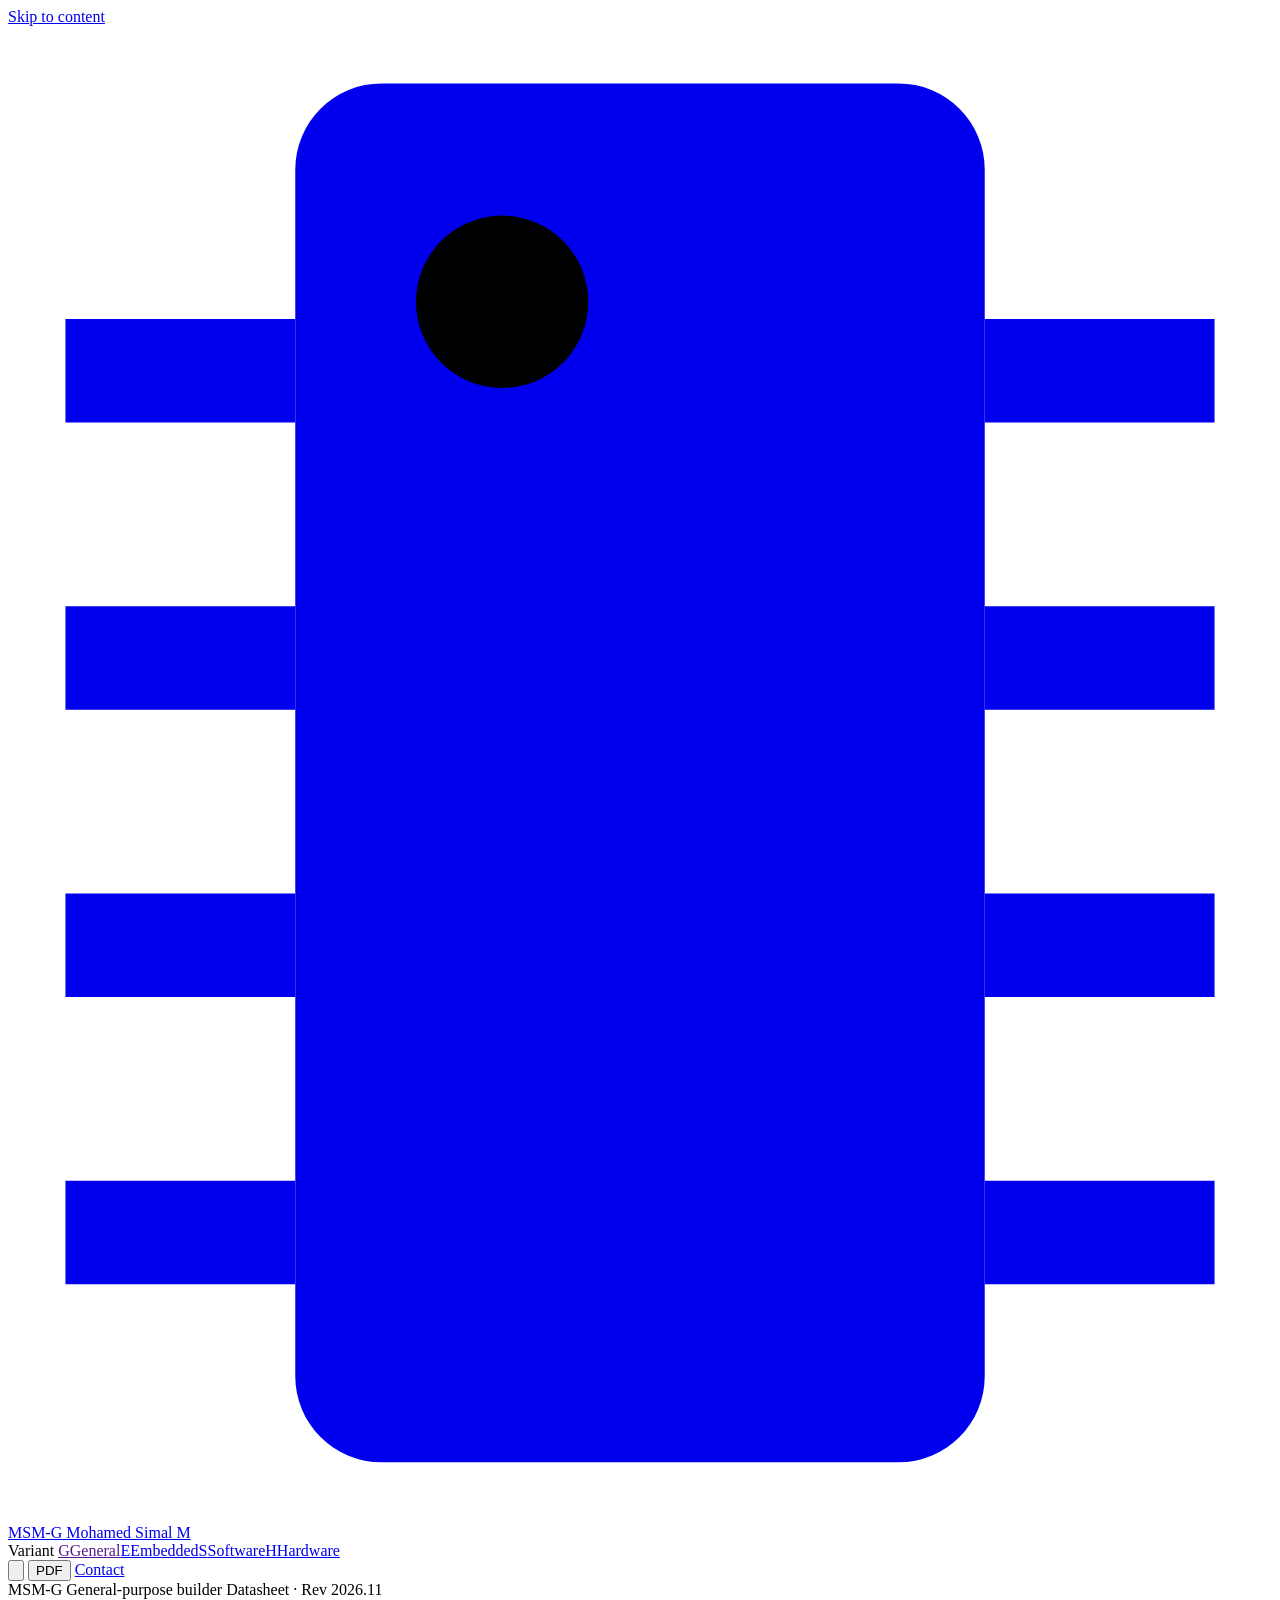
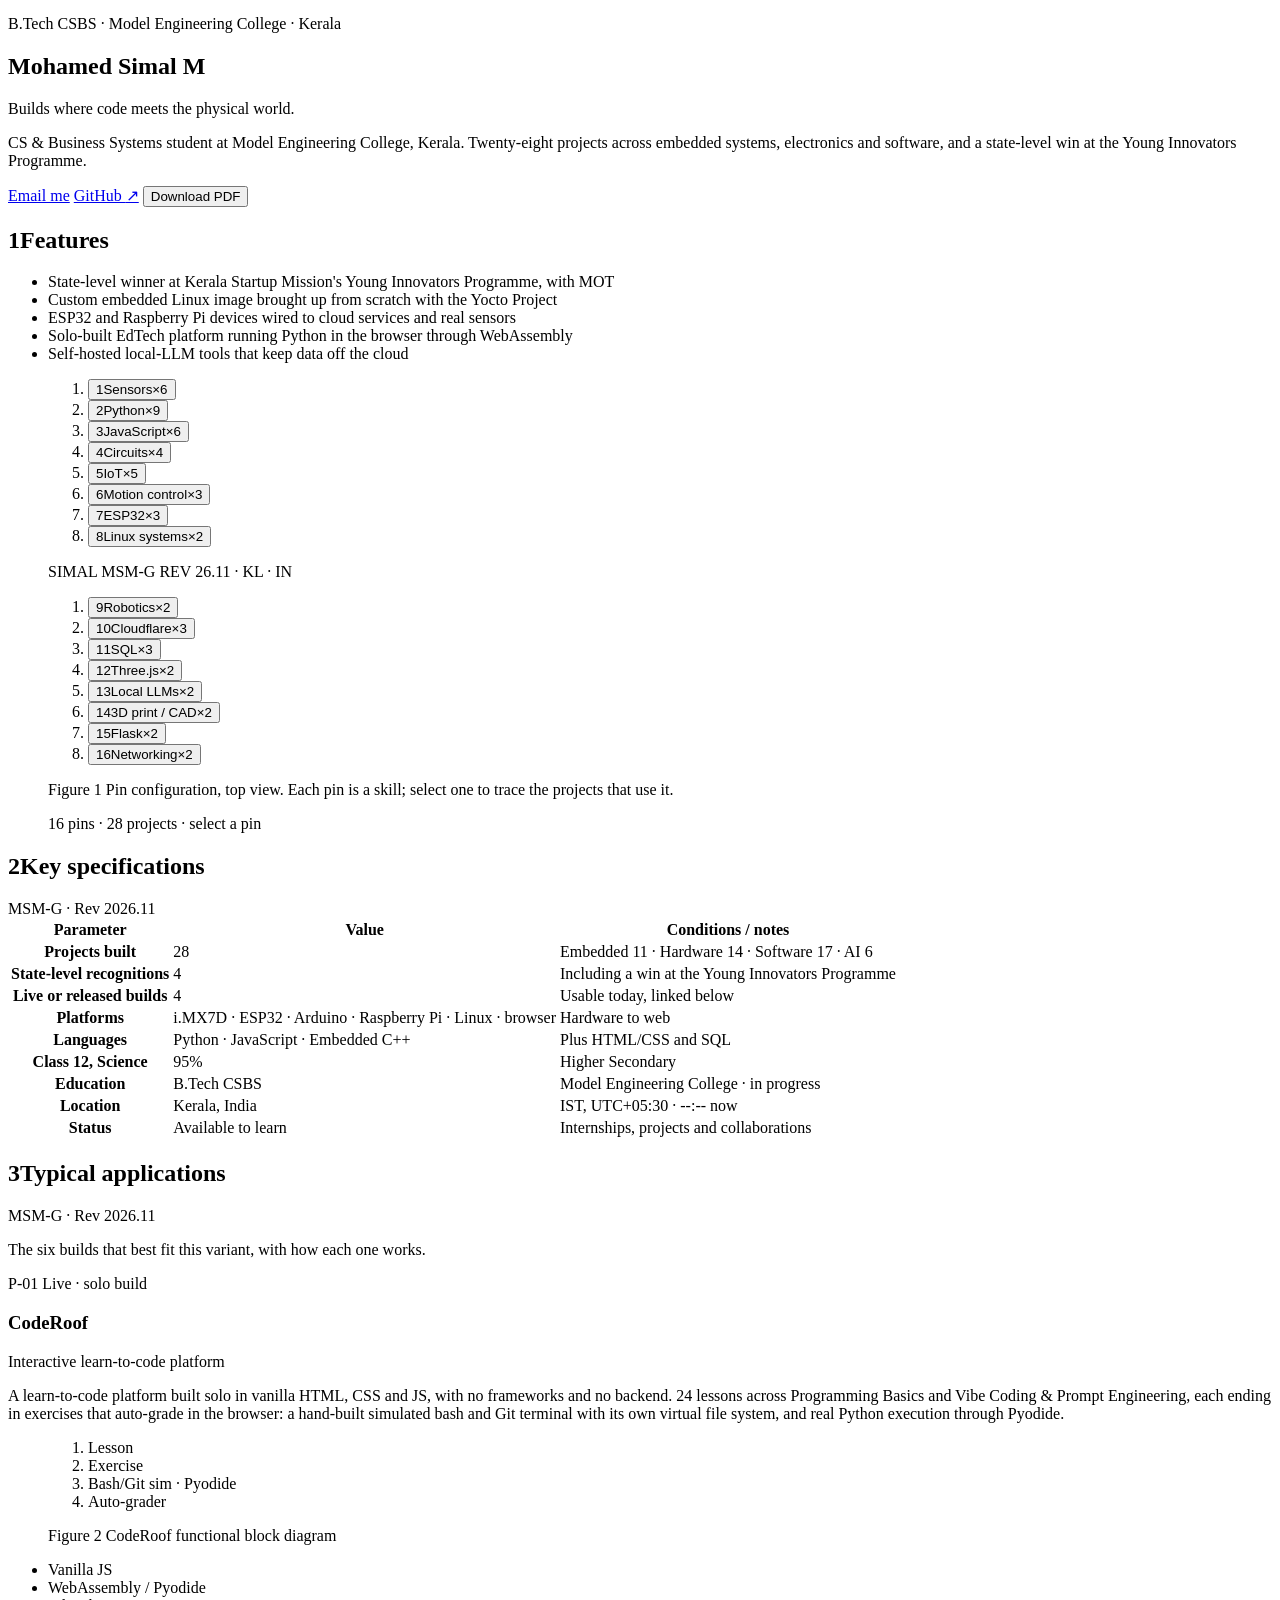
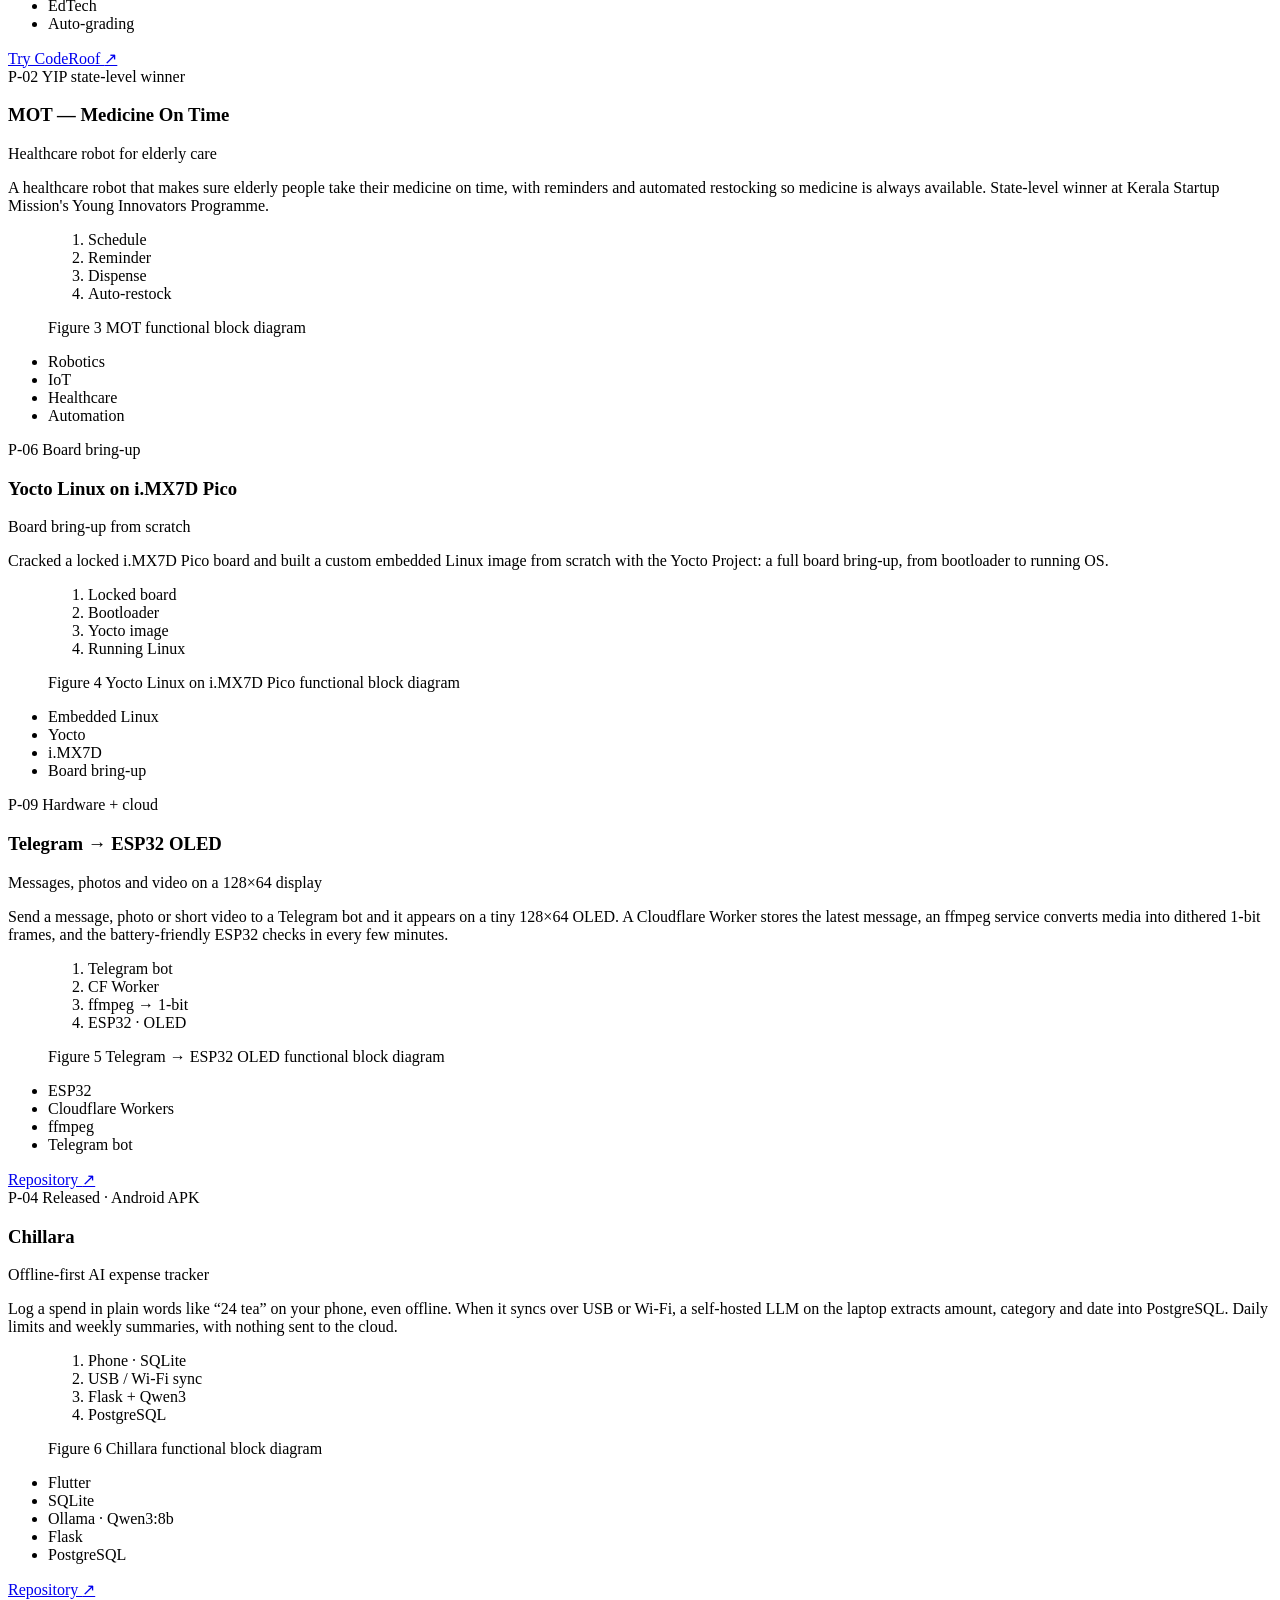
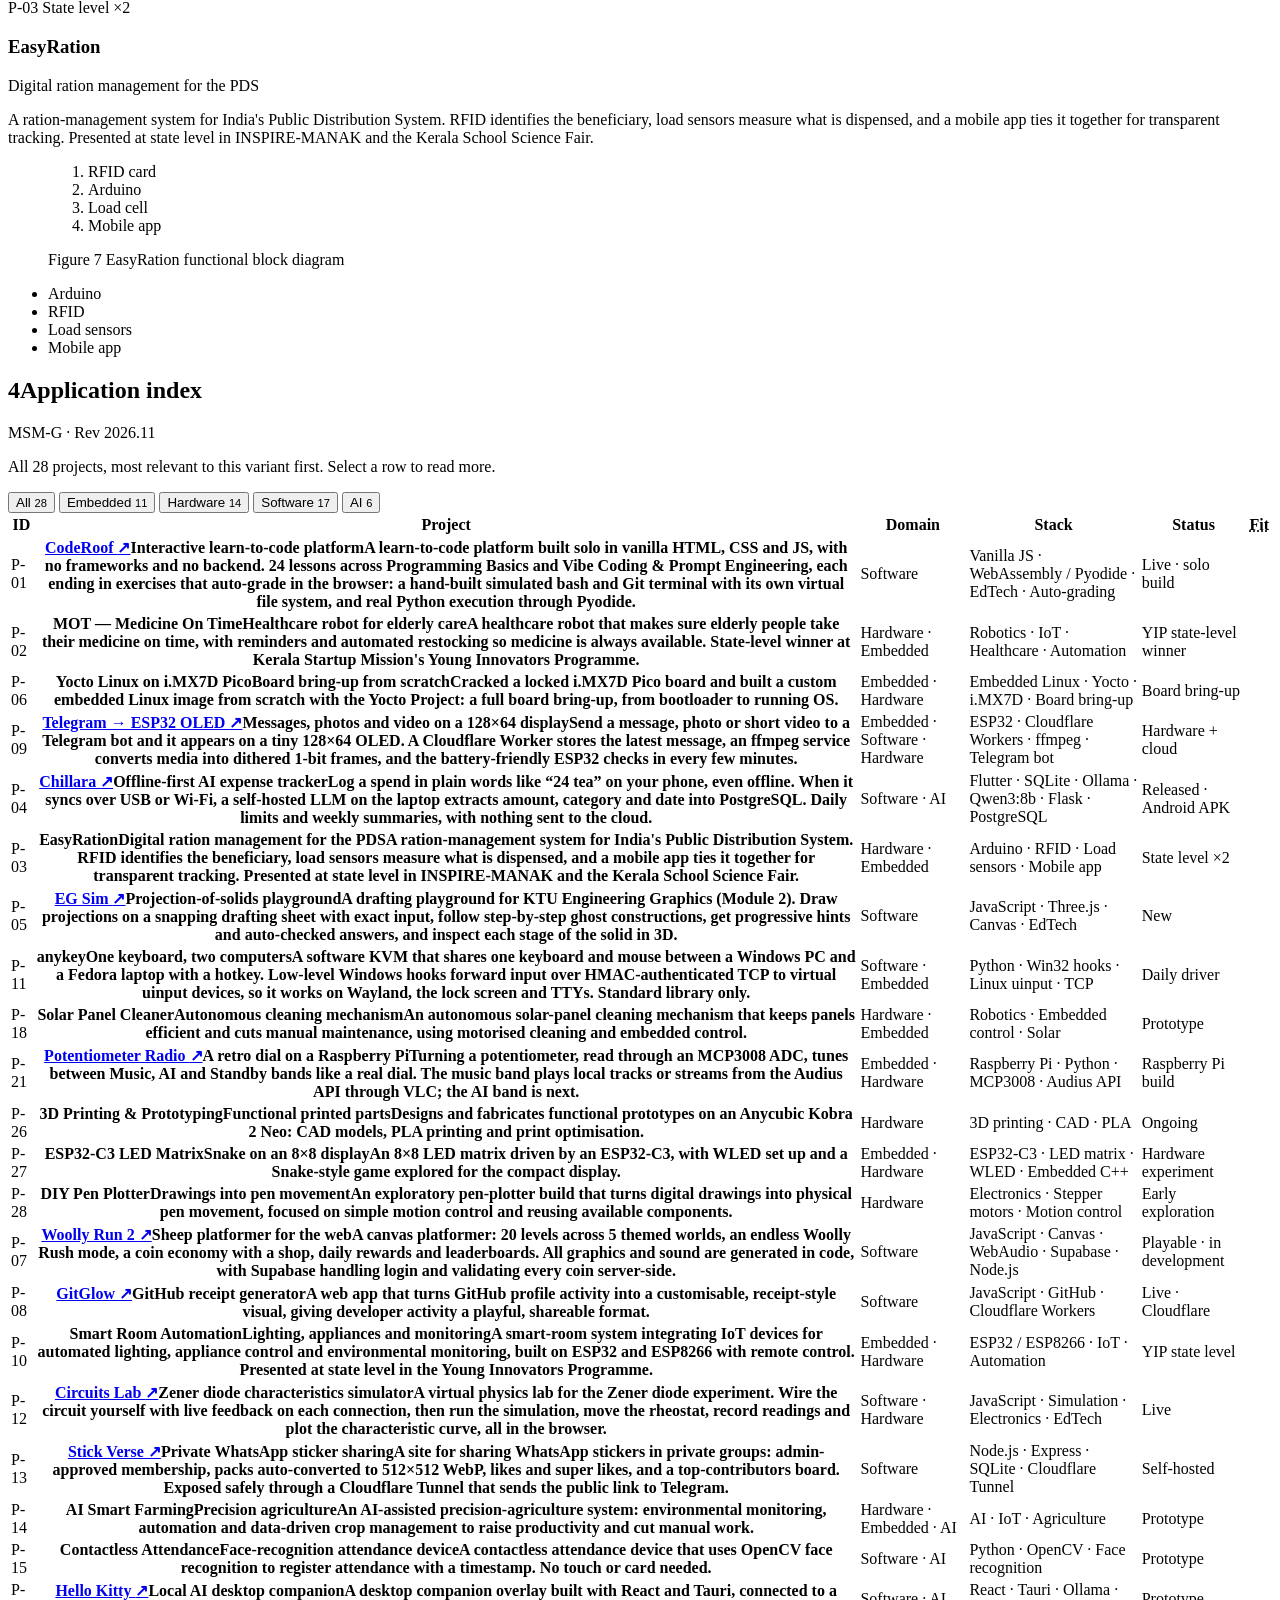
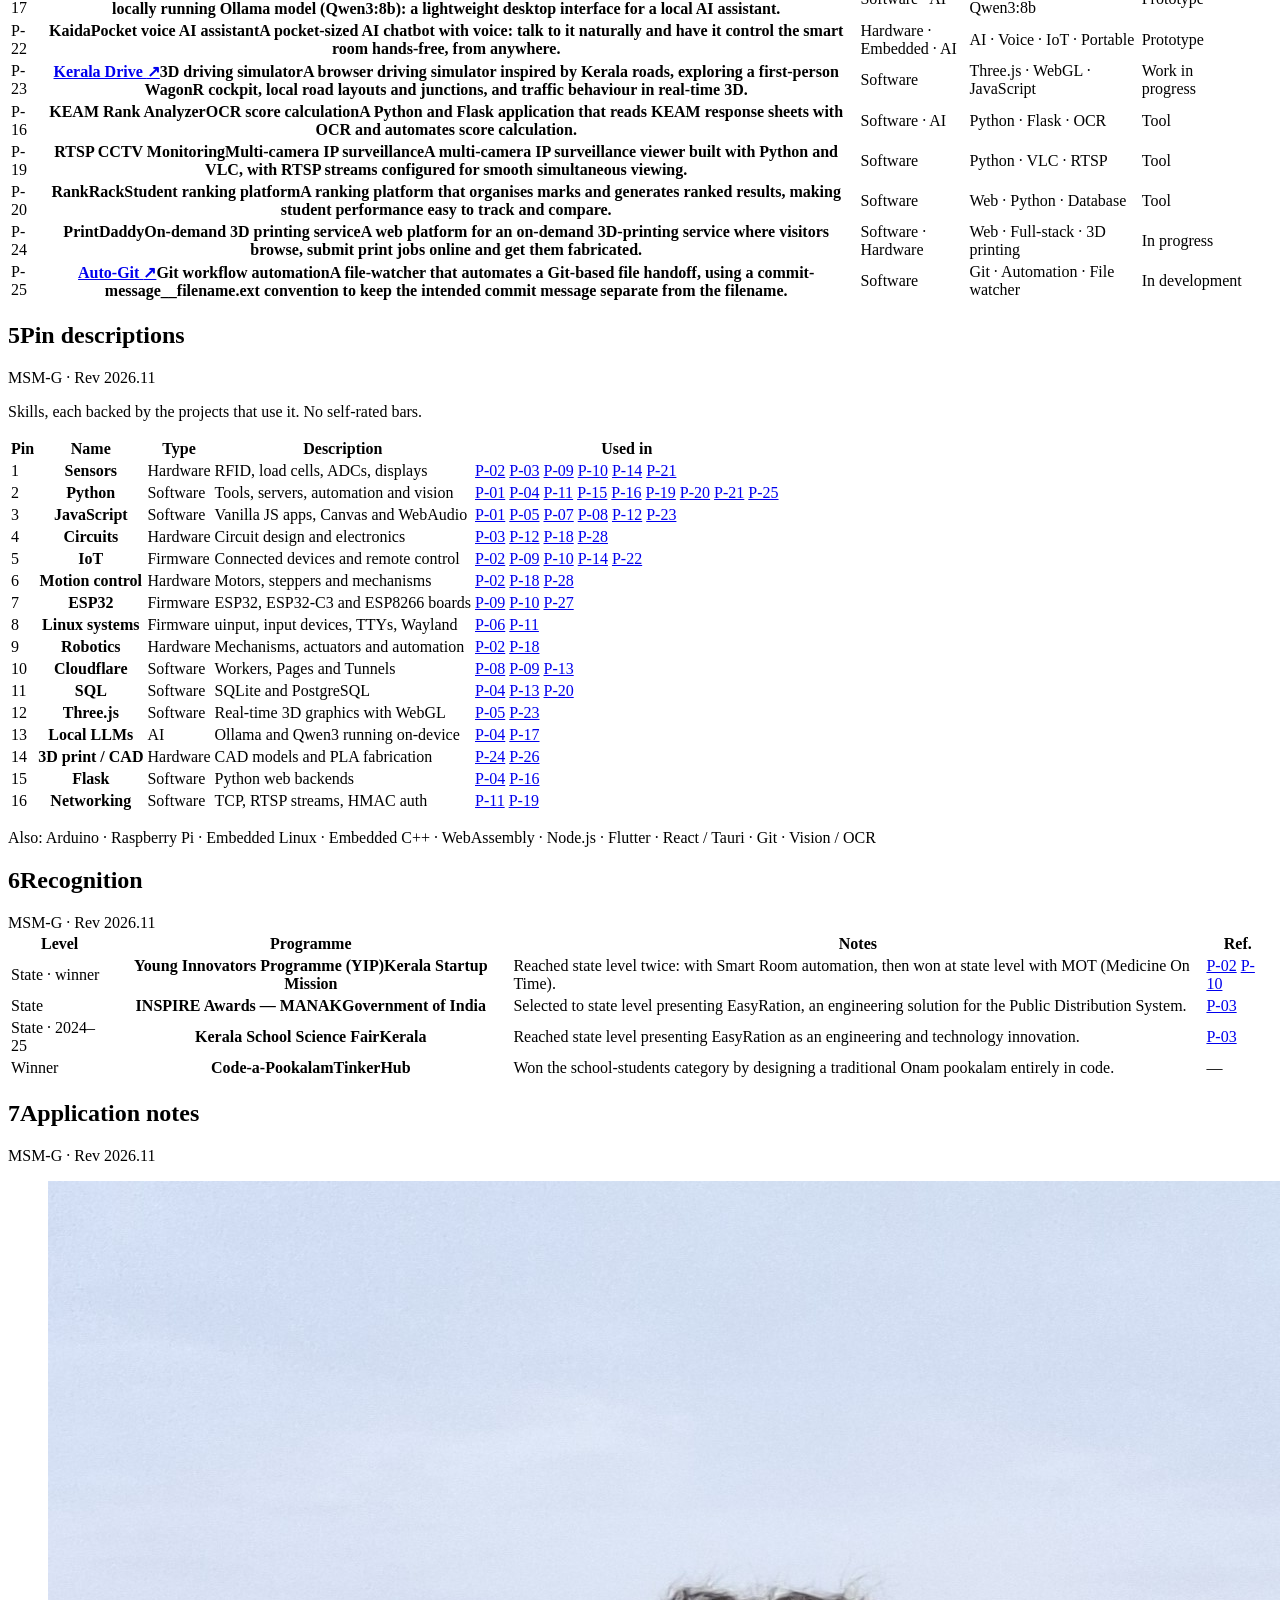
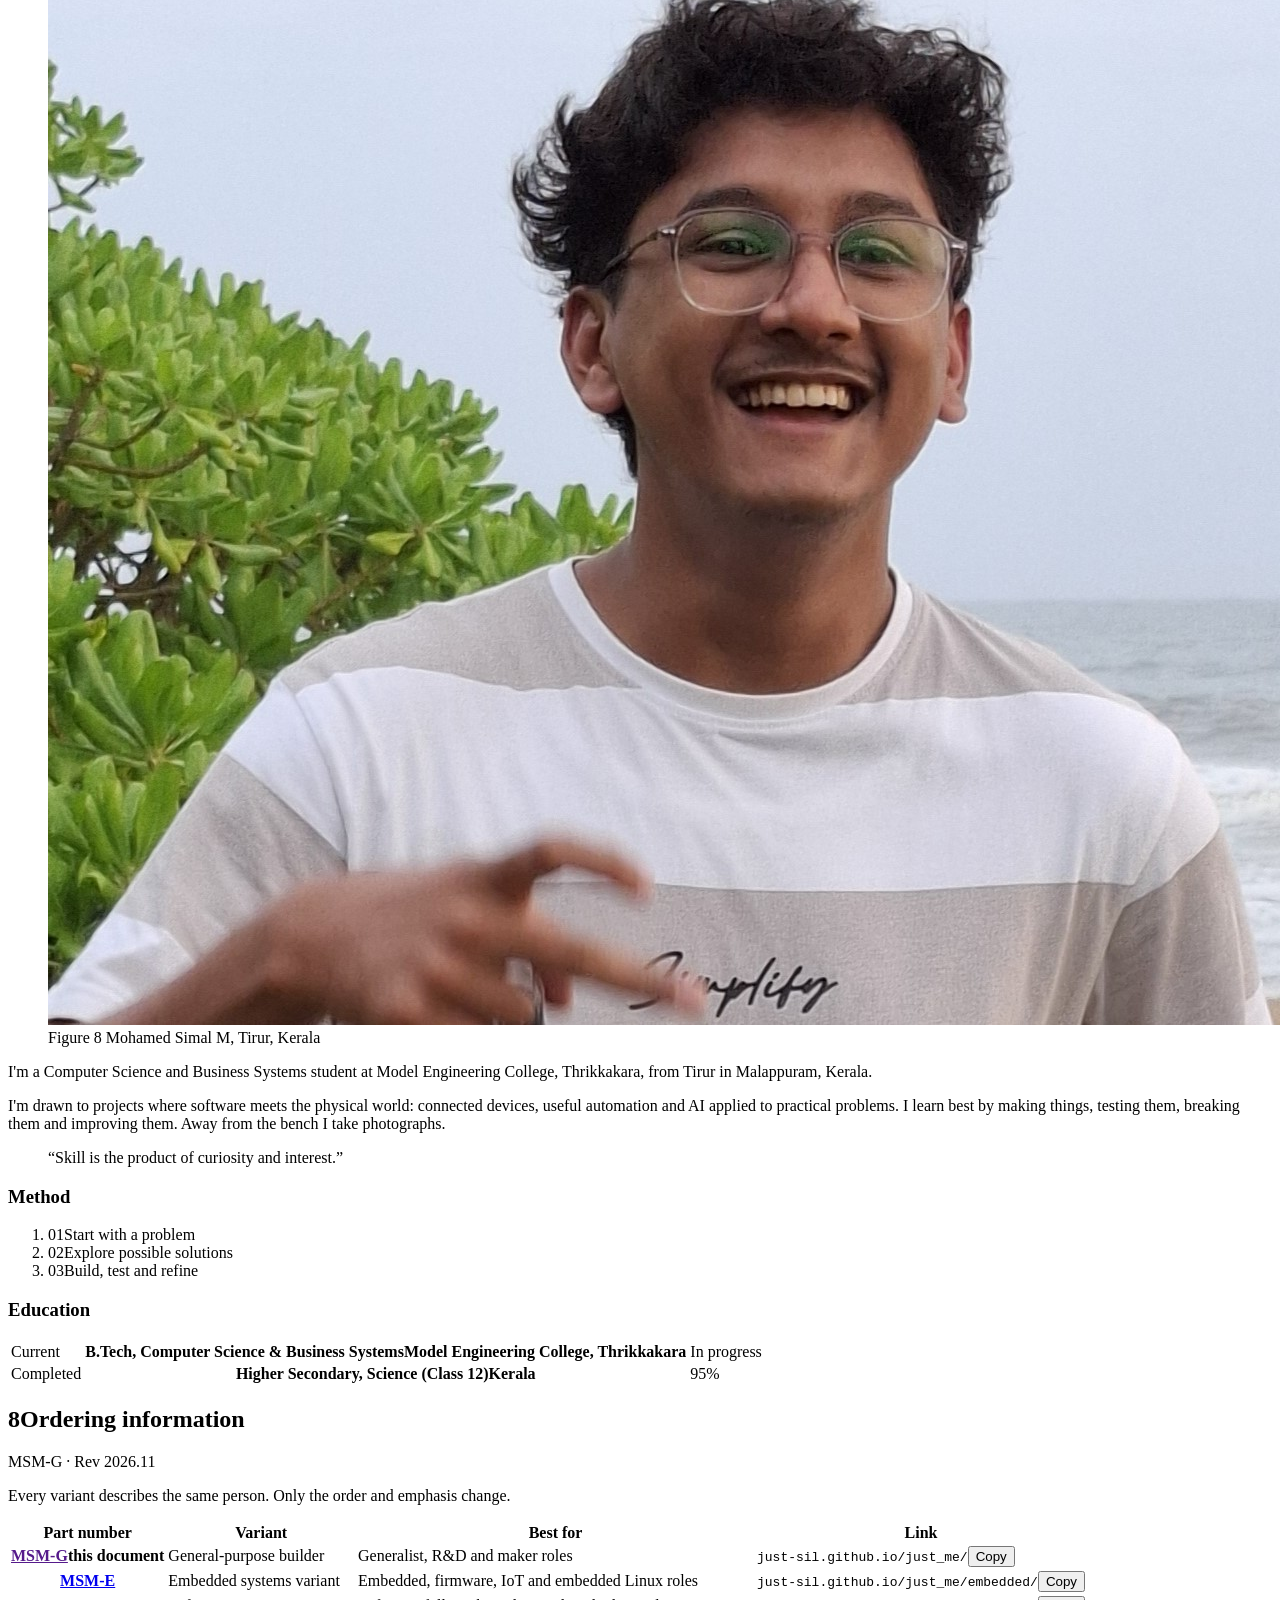
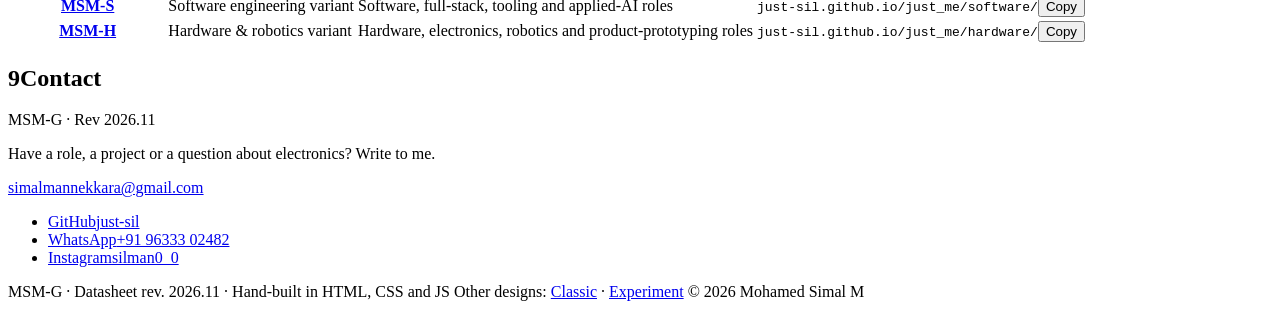
==== commit b8b110c9: "Generate the general, embedded, software and hardware CVs /            MSM-G general /embedded/   MS" ====
--- a/index.html
+++ b/index.html
@@ -1,617 +1,609 @@
 <!DOCTYPE html>
-<html lang="en">
+<html lang="en" data-lens="general">
 <head>
   <meta charset="UTF-8">
-  <meta name="viewport" content="width=device-width, initial-scale=1.0">
-  <meta name="description" content="Mohamed Simal M — portfolio and CV">
-  <title>Mohamed Simal M — CV</title>
+  <meta name="viewport" content="width=device-width, initial-scale=1">
+  <title>Mohamed Simal M — Embedded, Hardware &amp; Software CV</title>
+  <meta name="description" content="Mohamed Simal M builds where code meets the physical world: embedded Linux, ESP32 and Raspberry Pi devices, robotics and full web apps. State-level Young Innovators Programme winner.">
+  <link rel="canonical" href="https://just-sil.github.io/just_me/">
+  <meta name="theme-color" content="#FAFAF8" media="(prefers-color-scheme: light)">
+  <meta name="theme-color" content="#0D0E0F" media="(prefers-color-scheme: dark)">
+  <meta property="og:type" content="profile">
+  <meta property="og:title" content="Mohamed Simal M — Embedded, Hardware &amp; Software CV">
+  <meta property="og:description" content="Mohamed Simal M builds where code meets the physical world: embedded Linux, ESP32 and Raspberry Pi devices, robotics and full web apps. State-level Young Innovators Programme winner.">
+  <meta property="og:url" content="https://just-sil.github.io/just_me/">
+  <meta property="og:image" content="https://just-sil.github.io/just_me/assets/og/general.png">
+  <meta property="og:image:width" content="1200">
+  <meta property="og:image:height" content="630">
+  <meta property="og:image:alt" content="MSM-G · Mohamed Simal M · Builds where code meets the physical world.">
+  <meta name="twitter:card" content="summary_large_image">
+  <link rel="alternate" href="https://just-sil.github.io/just_me/" title="Mohamed Simal M — Embedded, Hardware &amp; Software CV">
+  <link rel="alternate" href="https://just-sil.github.io/just_me/embedded/" title="Mohamed Simal M — Embedded Systems CV">
+  <link rel="alternate" href="https://just-sil.github.io/just_me/software/" title="Mohamed Simal M — Software Engineering CV">
+  <link rel="alternate" href="https://just-sil.github.io/just_me/hardware/" title="Mohamed Simal M — Hardware &amp; Robotics CV">
+  <link rel="icon" href="data:image/svg+xml,%3Csvg xmlns='http://www.w3.org/2000/svg' viewBox='0 0 32 32'%3E%3Crect x='7' y='4' width='18' height='24' rx='2' fill='%23111'/%3E%3Cpath d='M3 9h4M3 14h4M3 19h4M3 24h4M25 9h4M25 14h4M25 19h4M25 24h4' stroke='%23111' stroke-width='2'/%3E%3Ccircle cx='11' cy='8' r='1.6' fill='%23FF4D00'/%3E%3C/svg%3E">
+  <script>
+    (function () {
+      var d = document.documentElement, q = new URLSearchParams(location.search);
+      // ?for=embedded|software|hardware → the matching variant (keeps ?to=)
+      var f = (q.get("for") || "").toLowerCase(), map = { embedded: "embedded/", software: "software/", hardware: "hardware/", emb: "embedded/", sw: "software/", hw: "hardware/" };
+      if (map[f]) { q.delete("for"); var s = q.toString(); location.replace(map[f] + (s ? "?" + s : "") + location.hash); return; }
+      try { var t = localStorage.getItem("ds-theme"); if (t) d.dataset.theme = t; } catch (e) {}
+      d.classList.add("js");
+    })();
+  </script>
   <link rel="preconnect" href="https://fonts.googleapis.com">
   <link rel="preconnect" href="https://fonts.gstatic.com" crossorigin>
-  <link href="https://fonts.googleapis.com/css2?family=Instrument+Serif:ital@0;1&family=Hanken+Grotesk:wght@400;500;600;700;800&family=Space+Mono:wght@400;700&display=swap" rel="stylesheet">
-  <link rel="stylesheet" href="styles.css">
-  <script>
-    // Visitors who picked the experimental design last time go straight back to it.
-    try { if (localStorage.getItem("cv-view") === "experiment") location.replace("experiment/"); } catch (_) {}
-  </script>
+  <link href="https://fonts.googleapis.com/css2?family=IBM+Plex+Mono:wght@400;500;600&family=IBM+Plex+Sans+Condensed:wght@500;600;700&family=IBM+Plex+Sans:ital,wght@0,400;0,500;0,600;1,400&display=swap" rel="stylesheet">
+  <link rel="stylesheet" href="assets/datasheet.css">
+  <style>@page { @bottom-left { content: "Mohamed Simal M · MSM-G · General-purpose builder"; font: 8pt "IBM Plex Mono", monospace; color: #6B6E72; } }</style>
+  <script type="application/ld+json">{"@context":"https://schema.org","@type":"Person","name":"Mohamed Simal M","url":"https://just-sil.github.io/just_me/","image":"https://just-sil.github.io/just_me/me.jpg","email":"mailto:simalmannekkara@gmail.com","address":{"@type":"PostalAddress","addressLocality":"Tirur","addressRegion":"Kerala","addressCountry":"IN"},"alumniOf":{"@type":"CollegeOrUniversity","name":"Model Engineering College, Thrikkakara"},"knowsAbout":["Sensors","Python","JavaScript","Circuits","IoT","Motion control","ESP32","Linux systems","Robotics","Cloudflare","SQL","Three.js","Local LLMs","3D print / CAD","Flask","Networking"],"sameAs":["https://github.com/just-sil","https://www.instagram.com/silman0_0/"]}</script>
 </head>
 <body>
-<div id="cv-root" class="u1">
-
-  <div id="sc-progress" class="u2"></div>
-
-  <!-- ambient background -->
-  <div aria-hidden="true" class="u3">
-    <div class="u4"></div>
-    <div class="u5"></div>
-    <div class="u6"></div>
+<a class="skip" href="#main">Skip to content</a>
+
+<header class="bar">
+  <a class="bar__brand" href="#top" aria-label="Mohamed Simal M, MSM-G, back to top">
+    <svg class="bar__glyph" viewBox="0 0 22 26" aria-hidden="true"><path d="M1 6h4M1 11h4M1 16h4M1 21h4M17 6h4M17 11h4M17 16h4M17 21h4" stroke="currentColor" stroke-width="1.8"/><rect x="5" y="1" width="12" height="24" rx="1.5" fill="currentColor"/><circle cx="8.6" cy="4.8" r="1.5" fill="var(--accent)"/></svg>
+    <span class="bar__part">MSM-G</span>
+    <span class="bar__name">Mohamed Simal M</span>
+  </a>
+  <nav class="vn" aria-label="CV variant">
+    <span class="vn__title" aria-hidden="true">Variant</span>
+    <a href="" data-lens-link="general" aria-current="page"><span class="vn__part">G</span><span class="vn__label">General</span></a><a href="embedded/" data-lens-link="embedded"><span class="vn__part">E</span><span class="vn__label">Embedded</span></a><a href="software/" data-lens-link="software"><span class="vn__part">S</span><span class="vn__label">Software</span></a><a href="hardware/" data-lens-link="hardware"><span class="vn__part">H</span><span class="vn__label">Hardware</span></a>
+  </nav>
+  <div class="bar__actions">
+    <button class="icon-btn" type="button" data-theme-toggle aria-label="Toggle dark mode" title="Toggle dark mode"><svg viewBox="0 0 20 20" aria-hidden="true"><circle cx="10" cy="10" r="7" fill="none" stroke="currentColor" stroke-width="1.6"/><path d="M10 3a7 7 0 0 1 0 14z" fill="currentColor"/></svg></button>
+    <button class="btn btn--ghost btn--sm" type="button" data-print>PDF</button>
+    <a class="btn btn--sm" href="#contact">Contact</a>
   </div>
-
-  <div class="u7">
-
-    <!-- nav -->
-    <nav class="u8">
-      <a href="#top" class="u9">
-        <span class="u10"></span>
-      </a>
-      <div data-nav-links="" class="u11">
-        <a href="#projects" class="u12">Projects</a>
-        <a href="#experience" class="u13">Experience</a>
-        <a href="#skills" class="u14">Skills</a>
-        <a href="#education" class="u15">Education</a>
-        <a href="#contact" class="u16">Contact</a>
-      </div>
-      <a href="experiment/" class="view-switch" data-view="experiment" title="Switch to the experimental 3D design">✦ Experiment view</a>
-    </nav>
-
-    <!-- hero -->
-    <header id="top" class="u17">
-      <div>
-        <div data-hero="" class="u18">Young Innovator · IoT &amp; Robotics</div>
-        <h1 data-hero="" class="u19">Mohamed<br>Simal M</h1>
-        <p data-hero="" class="u20">I design and build things that sense, think and move — from <span class="u21">Arduino</span> and <span class="u22">ESP</span> boards to <span class="u23">Raspberry&nbsp;Pi</span> and hand-wired electronics. Curious by default, driven by problems worth solving.</p>
-        <div data-hero="" class="u24">
-          <a href="#projects" class="u25">See my work</a>
-          <a href="#contact" class="u26">Get in touch</a>
+</header>
+
+<main id="main">
+  <div class="sheet">
+
+    <!-- document strip -->
+    <div class="strip" id="top" data-url="just-sil.github.io/just_me/">
+      <span class="strip__part">MSM-G</span>
+      <span class="strip__variant">General-purpose builder</span>
+      <span class="strip__to" data-to hidden>Prepared for <b data-to-name></b></span>
+      <span class="strip__rev">Datasheet · Rev 2026.11</span>
+    </div>
+
+    <!-- title block -->
+    <section class="title" aria-labelledby="name">
+      <div class="title__text">
+        <p class="eyebrow">B.Tech CSBS · Model Engineering College · Kerala</p>
+        <h1 id="name" class="name">Mohamed Simal M</h1>
+        <p class="headline"><span>Builds where code</span> <span>meets the physical world.</span></p>
+        <p class="summary">CS &amp; Business Systems student at Model Engineering College, Kerala. Twenty-eight projects across embedded systems, electronics and software, and a state-level win at the Young Innovators Programme.</p>
+        <div class="cta">
+          <a class="btn btn--primary" href="mailto:simalmannekkara@gmail.com">Email me</a>
+          <a class="btn" href="https://github.com/just-sil" target="_blank" rel="noopener noreferrer">GitHub <span aria-hidden="true">↗</span></a>
+          <button class="btn btn--ghost" type="button" data-print>Download PDF</button>
+        </div>
+
+        <div class="features">
+          <h2 class="minihead"><span class="sec__no">1</span>Features</h2>
+          <ul><li>State-level winner at Kerala Startup Mission&#39;s Young Innovators Programme, with MOT</li><li>Custom embedded Linux image brought up from scratch with the Yocto Project</li><li>ESP32 and Raspberry Pi devices wired to cloud services and real sensors</li><li>Solo-built EdTech platform running Python in the browser through WebAssembly</li><li>Self-hosted local-LLM tools that keep data off the cloud</li></ul>
         </div>
       </div>
-      <div data-hero="" class="u27">
-        <div class="u28">
-          <div class="u29"></div>
-          <img id="msm-photo" src="me.jpg" alt="Mohamed Simal M" class="profile-photo">
-          <div class="u30">available to learn</div>
+
+      <div class="title__fig">
+        <figure class="chip" aria-labelledby="chip-cap">
+          <div class="chip__pkg">
+            <ol class="chip__side chip__side--l"><li><button class="pin" type="button" data-skill="sensors" data-type="HW" aria-pressed="false" aria-describedby="trace" style="--n:1"><span class="pin__lead" aria-hidden="true"></span><span class="pin__no">1</span><span class="pin__name">Sensors</span><span class="pin__count" aria-label="6 projects">×6</span></button></li><li><button class="pin" type="button" data-skill="python" data-type="SW" aria-pressed="false" aria-describedby="trace" style="--n:2"><span class="pin__lead" aria-hidden="true"></span><span class="pin__no">2</span><span class="pin__name">Python</span><span class="pin__count" aria-label="9 projects">×9</span></button></li><li><button class="pin" type="button" data-skill="js" data-type="SW" aria-pressed="false" aria-describedby="trace" style="--n:3"><span class="pin__lead" aria-hidden="true"></span><span class="pin__no">3</span><span class="pin__name">JavaScript</span><span class="pin__count" aria-label="6 projects">×6</span></button></li><li><button class="pin" type="button" data-skill="circuits" data-type="HW" aria-pressed="false" aria-describedby="trace" style="--n:4"><span class="pin__lead" aria-hidden="true"></span><span class="pin__no">4</span><span class="pin__name">Circuits</span><span class="pin__count" aria-label="4 projects">×4</span></button></li><li><button class="pin" type="button" data-skill="iot" data-type="FW" aria-pressed="false" aria-describedby="trace" style="--n:5"><span class="pin__lead" aria-hidden="true"></span><span class="pin__no">5</span><span class="pin__name">IoT</span><span class="pin__count" aria-label="5 projects">×5</span></button></li><li><button class="pin" type="button" data-skill="motion" data-type="HW" aria-pressed="false" aria-describedby="trace" style="--n:6"><span class="pin__lead" aria-hidden="true"></span><span class="pin__no">6</span><span class="pin__name">Motion control</span><span class="pin__count" aria-label="3 projects">×3</span></button></li><li><button class="pin" type="button" data-skill="esp32" data-type="FW" aria-pressed="false" aria-describedby="trace" style="--n:7"><span class="pin__lead" aria-hidden="true"></span><span class="pin__no">7</span><span class="pin__name">ESP32</span><span class="pin__count" aria-label="3 projects">×3</span></button></li><li><button class="pin" type="button" data-skill="linuxsys" data-type="FW" aria-pressed="false" aria-describedby="trace" style="--n:8"><span class="pin__lead" aria-hidden="true"></span><span class="pin__no">8</span><span class="pin__name">Linux systems</span><span class="pin__count" aria-label="2 projects">×2</span></button></li></ol>
+            <div class="chip__body" aria-hidden="true">
+              <span class="chip__notch"></span>
+              <span class="chip__dot"></span>
+              <span class="chip__brand">SIMAL</span>
+              <span class="chip__part">MSM-G</span>
+              <span class="chip__rev">REV 26.11 · KL · IN</span>
+            </div>
+            <ol class="chip__side chip__side--r"><li><button class="pin" type="button" data-skill="robotics" data-type="HW" aria-pressed="false" aria-describedby="trace" style="--n:9"><span class="pin__lead" aria-hidden="true"></span><span class="pin__no">9</span><span class="pin__name">Robotics</span><span class="pin__count" aria-label="2 projects">×2</span></button></li><li><button class="pin" type="button" data-skill="cloud" data-type="SW" aria-pressed="false" aria-describedby="trace" style="--n:10"><span class="pin__lead" aria-hidden="true"></span><span class="pin__no">10</span><span class="pin__name">Cloudflare</span><span class="pin__count" aria-label="3 projects">×3</span></button></li><li><button class="pin" type="button" data-skill="sql" data-type="SW" aria-pressed="false" aria-describedby="trace" style="--n:11"><span class="pin__lead" aria-hidden="true"></span><span class="pin__no">11</span><span class="pin__name">SQL</span><span class="pin__count" aria-label="3 projects">×3</span></button></li><li><button class="pin" type="button" data-skill="three" data-type="SW" aria-pressed="false" aria-describedby="trace" style="--n:12"><span class="pin__lead" aria-hidden="true"></span><span class="pin__no">12</span><span class="pin__name">Three.js</span><span class="pin__count" aria-label="2 projects">×2</span></button></li><li><button class="pin" type="button" data-skill="llm" data-type="AI" aria-pressed="false" aria-describedby="trace" style="--n:13"><span class="pin__lead" aria-hidden="true"></span><span class="pin__no">13</span><span class="pin__name">Local LLMs</span><span class="pin__count" aria-label="2 projects">×2</span></button></li><li><button class="pin" type="button" data-skill="fab" data-type="HW" aria-pressed="false" aria-describedby="trace" style="--n:14"><span class="pin__lead" aria-hidden="true"></span><span class="pin__no">14</span><span class="pin__name">3D print / CAD</span><span class="pin__count" aria-label="2 projects">×2</span></button></li><li><button class="pin" type="button" data-skill="flask" data-type="SW" aria-pressed="false" aria-describedby="trace" style="--n:15"><span class="pin__lead" aria-hidden="true"></span><span class="pin__no">15</span><span class="pin__name">Flask</span><span class="pin__count" aria-label="2 projects">×2</span></button></li><li><button class="pin" type="button" data-skill="net" data-type="SW" aria-pressed="false" aria-describedby="trace" style="--n:16"><span class="pin__lead" aria-hidden="true"></span><span class="pin__no">16</span><span class="pin__name">Networking</span><span class="pin__count" aria-label="2 projects">×2</span></button></li></ol>
+          </div>
+          <figcaption id="chip-cap"><span class="figno">Figure 1</span> Pin configuration, top view. Each pin is a skill; select one to trace the projects that use it.</figcaption>
+          <p class="trace" id="trace" aria-live="polite"><span class="trace__idle">16 pins · 28 projects · select a pin</span></p>
+        </figure>
+      </div>
+    </section>
+
+    <!-- 2 key specs -->
+    <section class="sec" aria-labelledby="specs">
+      <header class="sec__head">
+        <h2 id="specs"><span class="sec__no">2</span>Key specifications</h2>
+        <span class="sec__run" aria-hidden="true">MSM-G · Rev 2026.11</span>
+        
+      </header>
+      <table class="spec">
+        <thead><tr><th scope="col">Parameter</th><th scope="col">Value</th><th scope="col">Conditions / notes</th></tr></thead>
+        <tbody>
+          <tr><th scope="row">Projects built</th><td class="spec__v">28</td><td>Embedded 11 · Hardware 14 · Software 17 · AI 6</td></tr>
+          <tr><th scope="row">State-level recognitions</th><td class="spec__v">4</td><td>Including a win at the Young Innovators Programme</td></tr>
+          <tr><th scope="row">Live or released builds</th><td class="spec__v">4</td><td>Usable today, linked below</td></tr>
+          <tr><th scope="row">Platforms</th><td class="spec__v">i.MX7D · ESP32 · Arduino · Raspberry Pi · Linux · browser</td><td>Hardware to web</td></tr>
+          <tr><th scope="row">Languages</th><td class="spec__v">Python · JavaScript · Embedded C++</td><td>Plus HTML/CSS and SQL</td></tr>
+          <tr><th scope="row">Class 12, Science</th><td class="spec__v">95%</td><td>Higher Secondary</td></tr>
+          <tr><th scope="row">Education</th><td class="spec__v">B.Tech CSBS</td><td>Model Engineering College · in progress</td></tr>
+          <tr><th scope="row">Location</th><td class="spec__v">Kerala, India</td><td>IST, UTC+05:30 · <span class="clock" data-clock>--:--</span> now</td></tr>
+          <tr><th scope="row">Status</th><td class="spec__v">Available to learn</td><td>Internships, projects and collaborations</td></tr>
+        </tbody>
+      </table>
+    </section>
+
+    <!-- 3 typical applications -->
+    <section class="sec" aria-labelledby="apps">
+      <header class="sec__head">
+        <h2 id="apps"><span class="sec__no">3</span>Typical applications</h2>
+        <span class="sec__run" aria-hidden="true">MSM-G · Rev 2026.11</span>
+        <p class="sec__sub">The six builds that best fit this variant, with how each one works.</p>
+      </header>
+      <div class="apps">
+        <article class="app" id="app-P-01" data-skills="js wasm python">
+          <header class="app__head">
+            <span class="app__id">P-01</span>
+            <span class="app__status">Live · solo build</span>
+            <span class="fit" role="img" aria-label="Relevance 3 of 3"><i class="on"></i><i class="on"></i><i class="on"></i></span>
+          </header>
+          <h3 class="app__title">CodeRoof</h3>
+          <p class="app__sub">Interactive learn-to-code platform</p>
+          <p class="app__desc">A learn-to-code platform built solo in vanilla HTML, CSS and JS, with no frameworks and no backend. 24 lessons across Programming Basics and Vibe Coding &amp; Prompt Engineering, each ending in exercises that auto-grade in the browser: a hand-built simulated bash and Git terminal with its own virtual file system, and real Python execution through Pyodide.</p>
+          <figure class="app__fig"><ol class="flow" aria-label="Functional block diagram"><li>Lesson</li><li>Exercise</li><li>Bash/Git sim · Pyodide</li><li>Auto-grader</li></ol><figcaption><span class="figno">Figure 2</span> CodeRoof functional block diagram</figcaption></figure>
+          <footer class="app__foot">
+            <ul class="stack"><li>Vanilla JS</li><li>WebAssembly / Pyodide</li><li>EdTech</li><li>Auto-grading</li></ul>
+            <a class="app__link" href="https://just-sil.github.io/code_roof/" target="_blank" rel="noopener noreferrer">Try CodeRoof <span aria-hidden="true">↗</span></a>
+          </footer>
+        </article>
+        <article class="app" id="app-P-02" data-skills="robotics iot motion sensors">
+          <header class="app__head">
+            <span class="app__id">P-02</span>
+            <span class="app__status">YIP state-level winner</span>
+            <span class="fit" role="img" aria-label="Relevance 3 of 3"><i class="on"></i><i class="on"></i><i class="on"></i></span>
+          </header>
+          <h3 class="app__title">MOT — Medicine On Time</h3>
+          <p class="app__sub">Healthcare robot for elderly care</p>
+          <p class="app__desc">A healthcare robot that makes sure elderly people take their medicine on time, with reminders and automated restocking so medicine is always available. State-level winner at Kerala Startup Mission&#39;s Young Innovators Programme.</p>
+          <figure class="app__fig"><ol class="flow" aria-label="Functional block diagram"><li>Schedule</li><li>Reminder</li><li>Dispense</li><li>Auto-restock</li></ol><figcaption><span class="figno">Figure 3</span> MOT functional block diagram</figcaption></figure>
+          <footer class="app__foot">
+            <ul class="stack"><li>Robotics</li><li>IoT</li><li>Healthcare</li><li>Automation</li></ul>
+            
+          </footer>
+        </article>
+        <article class="app" id="app-P-06" data-skills="emblinux linuxsys">
+          <header class="app__head">
+            <span class="app__id">P-06</span>
+            <span class="app__status">Board bring-up</span>
+            <span class="fit" role="img" aria-label="Relevance 3 of 3"><i class="on"></i><i class="on"></i><i class="on"></i></span>
+          </header>
+          <h3 class="app__title">Yocto Linux on i.MX7D Pico</h3>
+          <p class="app__sub">Board bring-up from scratch</p>
+          <p class="app__desc">Cracked a locked i.MX7D Pico board and built a custom embedded Linux image from scratch with the Yocto Project: a full board bring-up, from bootloader to running OS.</p>
+          <figure class="app__fig"><ol class="flow" aria-label="Functional block diagram"><li>Locked board</li><li>Bootloader</li><li>Yocto image</li><li>Running Linux</li></ol><figcaption><span class="figno">Figure 4</span> Yocto Linux on i.MX7D Pico functional block diagram</figcaption></figure>
+          <footer class="app__foot">
+            <ul class="stack"><li>Embedded Linux</li><li>Yocto</li><li>i.MX7D</li><li>Board bring-up</li></ul>
+            
+          </footer>
+        </article>
+        <article class="app" id="app-P-09" data-skills="esp32 cloud sensors iot">
+          <header class="app__head">
+            <span class="app__id">P-09</span>
+            <span class="app__status">Hardware + cloud</span>
+            <span class="fit" role="img" aria-label="Relevance 3 of 3"><i class="on"></i><i class="on"></i><i class="on"></i></span>
+          </header>
+          <h3 class="app__title">Telegram → ESP32 OLED</h3>
+          <p class="app__sub">Messages, photos and video on a 128×64 display</p>
+          <p class="app__desc">Send a message, photo or short video to a Telegram bot and it appears on a tiny 128×64 OLED. A Cloudflare Worker stores the latest message, an ffmpeg service converts media into dithered 1-bit frames, and the battery-friendly ESP32 checks in every few minutes.</p>
+          <figure class="app__fig"><ol class="flow" aria-label="Functional block diagram"><li>Telegram bot</li><li>CF Worker</li><li>ffmpeg → 1-bit</li><li>ESP32 · OLED</li></ol><figcaption><span class="figno">Figure 5</span> Telegram → ESP32 OLED functional block diagram</figcaption></figure>
+          <footer class="app__foot">
+            <ul class="stack"><li>ESP32</li><li>Cloudflare Workers</li><li>ffmpeg</li><li>Telegram bot</li></ul>
+            <a class="app__link" href="https://github.com/just-sil/pathiribot" target="_blank" rel="noopener noreferrer">Repository <span aria-hidden="true">↗</span></a>
+          </footer>
+        </article>
+        <article class="app" id="app-P-04" data-skills="flutter sql llm flask python">
+          <header class="app__head">
+            <span class="app__id">P-04</span>
+            <span class="app__status">Released · Android APK</span>
+            <span class="fit" role="img" aria-label="Relevance 3 of 3"><i class="on"></i><i class="on"></i><i class="on"></i></span>
+          </header>
+          <h3 class="app__title">Chillara</h3>
+          <p class="app__sub">Offline-first AI expense tracker</p>
+          <p class="app__desc">Log a spend in plain words like “24 tea” on your phone, even offline. When it syncs over USB or Wi-Fi, a self-hosted LLM on the laptop extracts amount, category and date into PostgreSQL. Daily limits and weekly summaries, with nothing sent to the cloud.</p>
+          <figure class="app__fig"><ol class="flow" aria-label="Functional block diagram"><li>Phone · SQLite</li><li>USB / Wi-Fi sync</li><li>Flask + Qwen3</li><li>PostgreSQL</li></ol><figcaption><span class="figno">Figure 6</span> Chillara functional block diagram</figcaption></figure>
+          <footer class="app__foot">
+            <ul class="stack"><li>Flutter</li><li>SQLite</li><li>Ollama · Qwen3:8b</li><li>Flask</li><li>PostgreSQL</li></ul>
+            <a class="app__link" href="https://github.com/just-sil/expense_tracker" target="_blank" rel="noopener noreferrer">Repository <span aria-hidden="true">↗</span></a>
+          </footer>
+        </article>
+        <article class="app" id="app-P-03" data-skills="arduino sensors circuits">
+          <header class="app__head">
+            <span class="app__id">P-03</span>
+            <span class="app__status">State level ×2</span>
+            <span class="fit" role="img" aria-label="Relevance 3 of 3"><i class="on"></i><i class="on"></i><i class="on"></i></span>
+          </header>
+          <h3 class="app__title">EasyRation</h3>
+          <p class="app__sub">Digital ration management for the PDS</p>
+          <p class="app__desc">A ration-management system for India&#39;s Public Distribution System. RFID identifies the beneficiary, load sensors measure what is dispensed, and a mobile app ties it together for transparent tracking. Presented at state level in INSPIRE-MANAK and the Kerala School Science Fair.</p>
+          <figure class="app__fig"><ol class="flow" aria-label="Functional block diagram"><li>RFID card</li><li>Arduino</li><li>Load cell</li><li>Mobile app</li></ol><figcaption><span class="figno">Figure 7</span> EasyRation functional block diagram</figcaption></figure>
+          <footer class="app__foot">
+            <ul class="stack"><li>Arduino</li><li>RFID</li><li>Load sensors</li><li>Mobile app</li></ul>
+            
+          </footer>
+        </article>
+      </div>
+    </section>
+
+    <!-- 4 index -->
+    <section class="sec" aria-labelledby="index">
+      <header class="sec__head">
+        <h2 id="index"><span class="sec__no">4</span>Application index</h2>
+        <span class="sec__run" aria-hidden="true">MSM-G · Rev 2026.11</span>
+        <p class="sec__sub">All 28 projects, most relevant to this variant first. Select a row to read more.</p>
+      </header>
+      <div class="filters" role="group" aria-label="Filter projects by domain">
+        <button type="button" class="filter" data-filter="all" aria-pressed="true">All <small>28</small></button>
+        <button type="button" class="filter" data-filter="embedded" aria-pressed="false">Embedded <small>11</small></button>
+        <button type="button" class="filter" data-filter="hardware" aria-pressed="false">Hardware <small>14</small></button>
+        <button type="button" class="filter" data-filter="software" aria-pressed="false">Software <small>17</small></button>
+        <button type="button" class="filter" data-filter="ai" aria-pressed="false">AI <small>6</small></button>
+        <p class="filters__note" data-pin-note hidden></p>
+      </div>
+      <div class="table-wrap">
+        <table class="idx">
+          <thead><tr><th scope="col">ID</th><th scope="col">Project</th><th scope="col">Domain</th><th scope="col">Stack</th><th scope="col">Status</th><th scope="col"><abbr title="Relevance to this variant">Fit</abbr></th></tr></thead>
+          <tbody>
+            <tr id="P-01" data-skills="js wasm python" data-domain="software" class="is-featured">
+              <td class="c-id">P-01</td>
+              <th scope="row" class="c-name"><span class="c-title"><a href="https://just-sil.github.io/code_roof/" target="_blank" rel="noopener noreferrer">CodeRoof <span aria-hidden="true">↗</span></a></span><span class="c-sub">Interactive learn-to-code platform</span><span class="c-desc">A learn-to-code platform built solo in vanilla HTML, CSS and JS, with no frameworks and no backend. 24 lessons across Programming Basics and Vibe Coding &amp; Prompt Engineering, each ending in exercises that auto-grade in the browser: a hand-built simulated bash and Git terminal with its own virtual file system, and real Python execution through Pyodide.</span></th>
+              <td class="c-dom">Software</td>
+              <td class="c-stack">Vanilla JS · WebAssembly / Pyodide · EdTech · Auto-grading</td>
+              <td class="c-status">Live · solo build</td>
+              <td class="c-fit"><span class="fit" role="img" aria-label="Relevance 3 of 3"><i class="on"></i><i class="on"></i><i class="on"></i></span></td>
+            </tr>
+            <tr id="P-02" data-skills="robotics iot motion sensors" data-domain="hardware embedded" class="is-featured">
+              <td class="c-id">P-02</td>
+              <th scope="row" class="c-name"><span class="c-title">MOT — Medicine On Time</span><span class="c-sub">Healthcare robot for elderly care</span><span class="c-desc">A healthcare robot that makes sure elderly people take their medicine on time, with reminders and automated restocking so medicine is always available. State-level winner at Kerala Startup Mission&#39;s Young Innovators Programme.</span></th>
+              <td class="c-dom">Hardware · Embedded</td>
+              <td class="c-stack">Robotics · IoT · Healthcare · Automation</td>
+              <td class="c-status">YIP state-level winner</td>
+              <td class="c-fit"><span class="fit" role="img" aria-label="Relevance 3 of 3"><i class="on"></i><i class="on"></i><i class="on"></i></span></td>
+            </tr>
+            <tr id="P-06" data-skills="emblinux linuxsys" data-domain="embedded hardware" class="is-featured">
+              <td class="c-id">P-06</td>
+              <th scope="row" class="c-name"><span class="c-title">Yocto Linux on i.MX7D Pico</span><span class="c-sub">Board bring-up from scratch</span><span class="c-desc">Cracked a locked i.MX7D Pico board and built a custom embedded Linux image from scratch with the Yocto Project: a full board bring-up, from bootloader to running OS.</span></th>
+              <td class="c-dom">Embedded · Hardware</td>
+              <td class="c-stack">Embedded Linux · Yocto · i.MX7D · Board bring-up</td>
+              <td class="c-status">Board bring-up</td>
+              <td class="c-fit"><span class="fit" role="img" aria-label="Relevance 3 of 3"><i class="on"></i><i class="on"></i><i class="on"></i></span></td>
+            </tr>
+            <tr id="P-09" data-skills="esp32 cloud sensors iot" data-domain="embedded software hardware" class="is-featured">
+              <td class="c-id">P-09</td>
+              <th scope="row" class="c-name"><span class="c-title"><a href="https://github.com/just-sil/pathiribot" target="_blank" rel="noopener noreferrer">Telegram → ESP32 OLED <span aria-hidden="true">↗</span></a></span><span class="c-sub">Messages, photos and video on a 128×64 display</span><span class="c-desc">Send a message, photo or short video to a Telegram bot and it appears on a tiny 128×64 OLED. A Cloudflare Worker stores the latest message, an ffmpeg service converts media into dithered 1-bit frames, and the battery-friendly ESP32 checks in every few minutes.</span></th>
+              <td class="c-dom">Embedded · Software · Hardware</td>
+              <td class="c-stack">ESP32 · Cloudflare Workers · ffmpeg · Telegram bot</td>
+              <td class="c-status">Hardware + cloud</td>
+              <td class="c-fit"><span class="fit" role="img" aria-label="Relevance 3 of 3"><i class="on"></i><i class="on"></i><i class="on"></i></span></td>
+            </tr>
+            <tr id="P-04" data-skills="flutter sql llm flask python" data-domain="software ai" class="is-featured">
+              <td class="c-id">P-04</td>
+              <th scope="row" class="c-name"><span class="c-title"><a href="https://github.com/just-sil/expense_tracker" target="_blank" rel="noopener noreferrer">Chillara <span aria-hidden="true">↗</span></a></span><span class="c-sub">Offline-first AI expense tracker</span><span class="c-desc">Log a spend in plain words like “24 tea” on your phone, even offline. When it syncs over USB or Wi-Fi, a self-hosted LLM on the laptop extracts amount, category and date into PostgreSQL. Daily limits and weekly summaries, with nothing sent to the cloud.</span></th>
+              <td class="c-dom">Software · AI</td>
+              <td class="c-stack">Flutter · SQLite · Ollama · Qwen3:8b · Flask · PostgreSQL</td>
+              <td class="c-status">Released · Android APK</td>
+              <td class="c-fit"><span class="fit" role="img" aria-label="Relevance 3 of 3"><i class="on"></i><i class="on"></i><i class="on"></i></span></td>
+            </tr>
+            <tr id="P-03" data-skills="arduino sensors circuits" data-domain="hardware embedded" class="is-featured">
+              <td class="c-id">P-03</td>
+              <th scope="row" class="c-name"><span class="c-title">EasyRation</span><span class="c-sub">Digital ration management for the PDS</span><span class="c-desc">A ration-management system for India&#39;s Public Distribution System. RFID identifies the beneficiary, load sensors measure what is dispensed, and a mobile app ties it together for transparent tracking. Presented at state level in INSPIRE-MANAK and the Kerala School Science Fair.</span></th>
+              <td class="c-dom">Hardware · Embedded</td>
+              <td class="c-stack">Arduino · RFID · Load sensors · Mobile app</td>
+              <td class="c-status">State level ×2</td>
+              <td class="c-fit"><span class="fit" role="img" aria-label="Relevance 3 of 3"><i class="on"></i><i class="on"></i><i class="on"></i></span></td>
+            </tr>
+            <tr id="P-05" data-skills="js three" data-domain="software">
+              <td class="c-id">P-05</td>
+              <th scope="row" class="c-name"><span class="c-title"><a href="https://github.com/just-sil/eg-sim" target="_blank" rel="noopener noreferrer">EG Sim <span aria-hidden="true">↗</span></a></span><span class="c-sub">Projection-of-solids playground</span><span class="c-desc">A drafting playground for KTU Engineering Graphics (Module 2). Draw projections on a snapping drafting sheet with exact input, follow step-by-step ghost constructions, get progressive hints and auto-checked answers, and inspect each stage of the solid in 3D.</span></th>
+              <td class="c-dom">Software</td>
+              <td class="c-stack">JavaScript · Three.js · Canvas · EdTech</td>
+              <td class="c-status">New</td>
+              <td class="c-fit"><span class="fit" role="img" aria-label="Relevance 3 of 3"><i class="on"></i><i class="on"></i><i class="on"></i></span></td>
+            </tr>
+            <tr id="P-11" data-skills="python linuxsys net" data-domain="software embedded">
+              <td class="c-id">P-11</td>
+              <th scope="row" class="c-name"><span class="c-title">anykey</span><span class="c-sub">One keyboard, two computers</span><span class="c-desc">A software KVM that shares one keyboard and mouse between a Windows PC and a Fedora laptop with a hotkey. Low-level Windows hooks forward input over HMAC-authenticated TCP to virtual uinput devices, so it works on Wayland, the lock screen and TTYs. Standard library only.</span></th>
+              <td class="c-dom">Software · Embedded</td>
+              <td class="c-stack">Python · Win32 hooks · Linux uinput · TCP</td>
+              <td class="c-status">Daily driver</td>
+              <td class="c-fit"><span class="fit" role="img" aria-label="Relevance 3 of 3"><i class="on"></i><i class="on"></i><i class="on"></i></span></td>
+            </tr>
+            <tr id="P-18" data-skills="robotics motion circuits" data-domain="hardware embedded">
+              <td class="c-id">P-18</td>
+              <th scope="row" class="c-name"><span class="c-title">Solar Panel Cleaner</span><span class="c-sub">Autonomous cleaning mechanism</span><span class="c-desc">An autonomous solar-panel cleaning mechanism that keeps panels efficient and cuts manual maintenance, using motorised cleaning and embedded control.</span></th>
+              <td class="c-dom">Hardware · Embedded</td>
+              <td class="c-stack">Robotics · Embedded control · Solar</td>
+              <td class="c-status">Prototype</td>
+              <td class="c-fit"><span class="fit" role="img" aria-label="Relevance 3 of 3"><i class="on"></i><i class="on"></i><i class="on"></i></span></td>
+            </tr>
+            <tr id="P-21" data-skills="rpi python sensors" data-domain="embedded hardware">
+              <td class="c-id">P-21</td>
+              <th scope="row" class="c-name"><span class="c-title"><a href="https://github.com/just-sil/the-faah-radio" target="_blank" rel="noopener noreferrer">Potentiometer Radio <span aria-hidden="true">↗</span></a></span><span class="c-sub">A retro dial on a Raspberry Pi</span><span class="c-desc">Turning a potentiometer, read through an MCP3008 ADC, tunes between Music, AI and Standby bands like a real dial. The music band plays local tracks or streams from the Audius API through VLC; the AI band is next.</span></th>
+              <td class="c-dom">Embedded · Hardware</td>
+              <td class="c-stack">Raspberry Pi · Python · MCP3008 · Audius API</td>
+              <td class="c-status">Raspberry Pi build</td>
+              <td class="c-fit"><span class="fit" role="img" aria-label="Relevance 3 of 3"><i class="on"></i><i class="on"></i><i class="on"></i></span></td>
+            </tr>
+            <tr id="P-26" data-skills="fab" data-domain="hardware">
+              <td class="c-id">P-26</td>
+              <th scope="row" class="c-name"><span class="c-title">3D Printing &amp; Prototyping</span><span class="c-sub">Functional printed parts</span><span class="c-desc">Designs and fabricates functional prototypes on an Anycubic Kobra 2 Neo: CAD models, PLA printing and print optimisation.</span></th>
+              <td class="c-dom">Hardware</td>
+              <td class="c-stack">3D printing · CAD · PLA</td>
+              <td class="c-status">Ongoing</td>
+              <td class="c-fit"><span class="fit" role="img" aria-label="Relevance 3 of 3"><i class="on"></i><i class="on"></i><i class="on"></i></span></td>
+            </tr>
+            <tr id="P-27" data-skills="esp32 cpp" data-domain="embedded hardware">
+              <td class="c-id">P-27</td>
+              <th scope="row" class="c-name"><span class="c-title">ESP32-C3 LED Matrix</span><span class="c-sub">Snake on an 8×8 display</span><span class="c-desc">An 8×8 LED matrix driven by an ESP32-C3, with WLED set up and a Snake-style game explored for the compact display.</span></th>
+              <td class="c-dom">Embedded · Hardware</td>
+              <td class="c-stack">ESP32-C3 · LED matrix · WLED · Embedded C++</td>
+              <td class="c-status">Hardware experiment</td>
+              <td class="c-fit"><span class="fit" role="img" aria-label="Relevance 3 of 3"><i class="on"></i><i class="on"></i><i class="on"></i></span></td>
+            </tr>
+            <tr id="P-28" data-skills="motion circuits" data-domain="hardware">
+              <td class="c-id">P-28</td>
+              <th scope="row" class="c-name"><span class="c-title">DIY Pen Plotter</span><span class="c-sub">Drawings into pen movement</span><span class="c-desc">An exploratory pen-plotter build that turns digital drawings into physical pen movement, focused on simple motion control and reusing available components.</span></th>
+              <td class="c-dom">Hardware</td>
+              <td class="c-stack">Electronics · Stepper motors · Motion control</td>
+              <td class="c-status">Early exploration</td>
+              <td class="c-fit"><span class="fit" role="img" aria-label="Relevance 3 of 3"><i class="on"></i><i class="on"></i><i class="on"></i></span></td>
+            </tr>
+            <tr id="P-07" data-skills="js node" data-domain="software">
+              <td class="c-id">P-07</td>
+              <th scope="row" class="c-name"><span class="c-title"><a href="https://github.com/just-sil/cospo" target="_blank" rel="noopener noreferrer">Woolly Run 2 <span aria-hidden="true">↗</span></a></span><span class="c-sub">Sheep platformer for the web</span><span class="c-desc">A canvas platformer: 20 levels across 5 themed worlds, an endless Woolly Rush mode, a coin economy with a shop, daily rewards and leaderboards. All graphics and sound are generated in code, with Supabase handling login and validating every coin server-side.</span></th>
+              <td class="c-dom">Software</td>
+              <td class="c-stack">JavaScript · Canvas · WebAudio · Supabase · Node.js</td>
+              <td class="c-status">Playable · in development</td>
+              <td class="c-fit"><span class="fit" role="img" aria-label="Relevance 2 of 3"><i class="on"></i><i class="on"></i><i></i></span></td>
+            </tr>
+            <tr id="P-08" data-skills="js cloud" data-domain="software">
+              <td class="c-id">P-08</td>
+              <th scope="row" class="c-name"><span class="c-title"><a href="https://gitglow.pages.dev/" target="_blank" rel="noopener noreferrer">GitGlow <span aria-hidden="true">↗</span></a></span><span class="c-sub">GitHub receipt generator</span><span class="c-desc">A web app that turns GitHub profile activity into a customisable, receipt-style visual, giving developer activity a playful, shareable format.</span></th>
+              <td class="c-dom">Software</td>
+              <td class="c-stack">JavaScript · GitHub · Cloudflare Workers</td>
+              <td class="c-status">Live · Cloudflare</td>
+              <td class="c-fit"><span class="fit" role="img" aria-label="Relevance 2 of 3"><i class="on"></i><i class="on"></i><i></i></span></td>
+            </tr>
+            <tr id="P-10" data-skills="esp32 iot sensors" data-domain="embedded hardware">
+              <td class="c-id">P-10</td>
+              <th scope="row" class="c-name"><span class="c-title">Smart Room Automation</span><span class="c-sub">Lighting, appliances and monitoring</span><span class="c-desc">A smart-room system integrating IoT devices for automated lighting, appliance control and environmental monitoring, built on ESP32 and ESP8266 with remote control. Presented at state level in the Young Innovators Programme.</span></th>
+              <td class="c-dom">Embedded · Hardware</td>
+              <td class="c-stack">ESP32 / ESP8266 · IoT · Automation</td>
+              <td class="c-status">YIP state level</td>
+              <td class="c-fit"><span class="fit" role="img" aria-label="Relevance 2 of 3"><i class="on"></i><i class="on"></i><i></i></span></td>
+            </tr>
+            <tr id="P-12" data-skills="js circuits" data-domain="software hardware">
+              <td class="c-id">P-12</td>
+              <th scope="row" class="c-name"><span class="c-title"><a href="https://just-sil.github.io/sim-lab/" target="_blank" rel="noopener noreferrer">Circuits Lab <span aria-hidden="true">↗</span></a></span><span class="c-sub">Zener diode characteristics simulator</span><span class="c-desc">A virtual physics lab for the Zener diode experiment. Wire the circuit yourself with live feedback on each connection, then run the simulation, move the rheostat, record readings and plot the characteristic curve, all in the browser.</span></th>
+              <td class="c-dom">Software · Hardware</td>
+              <td class="c-stack">JavaScript · Simulation · Electronics · EdTech</td>
+              <td class="c-status">Live</td>
+              <td class="c-fit"><span class="fit" role="img" aria-label="Relevance 2 of 3"><i class="on"></i><i class="on"></i><i></i></span></td>
+            </tr>
+            <tr id="P-13" data-skills="node sql cloud" data-domain="software">
+              <td class="c-id">P-13</td>
+              <th scope="row" class="c-name"><span class="c-title"><a href="https://github.com/just-sil/stickverse" target="_blank" rel="noopener noreferrer">Stick Verse <span aria-hidden="true">↗</span></a></span><span class="c-sub">Private WhatsApp sticker sharing</span><span class="c-desc">A site for sharing WhatsApp stickers in private groups: admin-approved membership, packs auto-converted to 512×512 WebP, likes and super likes, and a top-contributors board. Exposed safely through a Cloudflare Tunnel that sends the public link to Telegram.</span></th>
+              <td class="c-dom">Software</td>
+              <td class="c-stack">Node.js · Express · SQLite · Cloudflare Tunnel</td>
+              <td class="c-status">Self-hosted</td>
+              <td class="c-fit"><span class="fit" role="img" aria-label="Relevance 2 of 3"><i class="on"></i><i class="on"></i><i></i></span></td>
+            </tr>
+            <tr id="P-14" data-skills="iot sensors" data-domain="hardware embedded ai">
+              <td class="c-id">P-14</td>
+              <th scope="row" class="c-name"><span class="c-title">AI Smart Farming</span><span class="c-sub">Precision agriculture</span><span class="c-desc">An AI-assisted precision-agriculture system: environmental monitoring, automation and data-driven crop management to raise productivity and cut manual work.</span></th>
+              <td class="c-dom">Hardware · Embedded · AI</td>
+              <td class="c-stack">AI · IoT · Agriculture</td>
+              <td class="c-status">Prototype</td>
+              <td class="c-fit"><span class="fit" role="img" aria-label="Relevance 2 of 3"><i class="on"></i><i class="on"></i><i></i></span></td>
+            </tr>
+            <tr id="P-15" data-skills="python cv" data-domain="software ai">
+              <td class="c-id">P-15</td>
+              <th scope="row" class="c-name"><span class="c-title">Contactless Attendance</span><span class="c-sub">Face-recognition attendance device</span><span class="c-desc">A contactless attendance device that uses OpenCV face recognition to register attendance with a timestamp. No touch or card needed.</span></th>
+              <td class="c-dom">Software · AI</td>
+              <td class="c-stack">Python · OpenCV · Face recognition</td>
+              <td class="c-status">Prototype</td>
+              <td class="c-fit"><span class="fit" role="img" aria-label="Relevance 2 of 3"><i class="on"></i><i class="on"></i><i></i></span></td>
+            </tr>
+            <tr id="P-17" data-skills="react llm" data-domain="software ai">
+              <td class="c-id">P-17</td>
+              <th scope="row" class="c-name"><span class="c-title"><a href="https://github.com/just-sil/hello_kitty" target="_blank" rel="noopener noreferrer">Hello Kitty <span aria-hidden="true">↗</span></a></span><span class="c-sub">Local AI desktop companion</span><span class="c-desc">A desktop companion overlay built with React and Tauri, connected to a locally running Ollama model (Qwen3:8b): a lightweight desktop interface for a local AI assistant.</span></th>
+              <td class="c-dom">Software · AI</td>
+              <td class="c-stack">React · Tauri · Ollama · Qwen3:8b</td>
+              <td class="c-status">Prototype</td>
+              <td class="c-fit"><span class="fit" role="img" aria-label="Relevance 2 of 3"><i class="on"></i><i class="on"></i><i></i></span></td>
+            </tr>
+            <tr id="P-22" data-skills="iot" data-domain="hardware embedded ai">
+              <td class="c-id">P-22</td>
+              <th scope="row" class="c-name"><span class="c-title">Kaida</span><span class="c-sub">Pocket voice AI assistant</span><span class="c-desc">A pocket-sized AI chatbot with voice: talk to it naturally and have it control the smart room hands-free, from anywhere.</span></th>
+              <td class="c-dom">Hardware · Embedded · AI</td>
+              <td class="c-stack">AI · Voice · IoT · Portable</td>
+              <td class="c-status">Prototype</td>
+              <td class="c-fit"><span class="fit" role="img" aria-label="Relevance 2 of 3"><i class="on"></i><i class="on"></i><i></i></span></td>
+            </tr>
+            <tr id="P-23" data-skills="three js" data-domain="software">
+              <td class="c-id">P-23</td>
+              <th scope="row" class="c-name"><span class="c-title"><a href="https://github.com/just-sil/kerala-drive" target="_blank" rel="noopener noreferrer">Kerala Drive <span aria-hidden="true">↗</span></a></span><span class="c-sub">3D driving simulator</span><span class="c-desc">A browser driving simulator inspired by Kerala roads, exploring a first-person WagonR cockpit, local road layouts and junctions, and traffic behaviour in real-time 3D.</span></th>
+              <td class="c-dom">Software</td>
+              <td class="c-stack">Three.js · WebGL · JavaScript</td>
+              <td class="c-status">Work in progress</td>
+              <td class="c-fit"><span class="fit" role="img" aria-label="Relevance 2 of 3"><i class="on"></i><i class="on"></i><i></i></span></td>
+            </tr>
+            <tr id="P-16" data-skills="python flask cv" data-domain="software ai">
+              <td class="c-id">P-16</td>
+              <th scope="row" class="c-name"><span class="c-title">KEAM Rank Analyzer</span><span class="c-sub">OCR score calculation</span><span class="c-desc">A Python and Flask application that reads KEAM response sheets with OCR and automates score calculation.</span></th>
+              <td class="c-dom">Software · AI</td>
+              <td class="c-stack">Python · Flask · OCR</td>
+              <td class="c-status">Tool</td>
+              <td class="c-fit"><span class="fit" role="img" aria-label="Relevance 1 of 3"><i class="on"></i><i></i><i></i></span></td>
+            </tr>
+            <tr id="P-19" data-skills="python net" data-domain="software">
+              <td class="c-id">P-19</td>
+              <th scope="row" class="c-name"><span class="c-title">RTSP CCTV Monitoring</span><span class="c-sub">Multi-camera IP surveillance</span><span class="c-desc">A multi-camera IP surveillance viewer built with Python and VLC, with RTSP streams configured for smooth simultaneous viewing.</span></th>
+              <td class="c-dom">Software</td>
+              <td class="c-stack">Python · VLC · RTSP</td>
+              <td class="c-status">Tool</td>
+              <td class="c-fit"><span class="fit" role="img" aria-label="Relevance 1 of 3"><i class="on"></i><i></i><i></i></span></td>
+            </tr>
+            <tr id="P-20" data-skills="python sql" data-domain="software">
+              <td class="c-id">P-20</td>
+              <th scope="row" class="c-name"><span class="c-title">RankRack</span><span class="c-sub">Student ranking platform</span><span class="c-desc">A ranking platform that organises marks and generates ranked results, making student performance easy to track and compare.</span></th>
+              <td class="c-dom">Software</td>
+              <td class="c-stack">Web · Python · Database</td>
+              <td class="c-status">Tool</td>
+              <td class="c-fit"><span class="fit" role="img" aria-label="Relevance 1 of 3"><i class="on"></i><i></i><i></i></span></td>
+            </tr>
+            <tr id="P-24" data-skills="fab" data-domain="software hardware">
+              <td class="c-id">P-24</td>
+              <th scope="row" class="c-name"><span class="c-title">PrintDaddy</span><span class="c-sub">On-demand 3D printing service</span><span class="c-desc">A web platform for an on-demand 3D-printing service where visitors browse, submit print jobs online and get them fabricated.</span></th>
+              <td class="c-dom">Software · Hardware</td>
+              <td class="c-stack">Web · Full-stack · 3D printing</td>
+              <td class="c-status">In progress</td>
+              <td class="c-fit"><span class="fit" role="img" aria-label="Relevance 1 of 3"><i class="on"></i><i></i><i></i></span></td>
+            </tr>
+            <tr id="P-25" data-skills="git python" data-domain="software">
+              <td class="c-id">P-25</td>
+              <th scope="row" class="c-name"><span class="c-title"><a href="https://github.com/just-sil/auto-git" target="_blank" rel="noopener noreferrer">Auto-Git <span aria-hidden="true">↗</span></a></span><span class="c-sub">Git workflow automation</span><span class="c-desc">A file-watcher that automates a Git-based file handoff, using a commit-message__filename.ext convention to keep the intended commit message separate from the filename.</span></th>
+              <td class="c-dom">Software</td>
+              <td class="c-stack">Git · Automation · File watcher</td>
+              <td class="c-status">In development</td>
+              <td class="c-fit"><span class="fit" role="img" aria-label="Relevance 1 of 3"><i class="on"></i><i></i><i></i></span></td>
+            </tr>
+          </tbody>
+        </table>
+      </div>
+    </section>
+
+    <!-- 5 pin descriptions -->
+    <section class="sec" aria-labelledby="pins">
+      <header class="sec__head">
+        <h2 id="pins"><span class="sec__no">5</span>Pin descriptions</h2>
+        <span class="sec__run" aria-hidden="true">MSM-G · Rev 2026.11</span>
+        <p class="sec__sub">Skills, each backed by the projects that use it. No self-rated bars.</p>
+      </header>
+      <table class="pintab">
+        <thead><tr><th scope="col">Pin</th><th scope="col">Name</th><th scope="col">Type</th><th scope="col">Description</th><th scope="col">Used in</th></tr></thead>
+        <tbody>
+          <tr data-skill-row="sensors"><td class="c-id">1</td><th scope="row">Sensors</th><td><span class="type type--HW">Hardware</span></td><td>RFID, load cells, ADCs, displays</td><td class="refs"><a href="#P-02">P-02</a> <a href="#P-03">P-03</a> <a href="#P-09">P-09</a> <a href="#P-10">P-10</a> <a href="#P-14">P-14</a> <a href="#P-21">P-21</a></td></tr>
+          <tr data-skill-row="python"><td class="c-id">2</td><th scope="row">Python</th><td><span class="type type--SW">Software</span></td><td>Tools, servers, automation and vision</td><td class="refs"><a href="#P-01">P-01</a> <a href="#P-04">P-04</a> <a href="#P-11">P-11</a> <a href="#P-15">P-15</a> <a href="#P-16">P-16</a> <a href="#P-19">P-19</a> <a href="#P-20">P-20</a> <a href="#P-21">P-21</a> <a href="#P-25">P-25</a></td></tr>
+          <tr data-skill-row="js"><td class="c-id">3</td><th scope="row">JavaScript</th><td><span class="type type--SW">Software</span></td><td>Vanilla JS apps, Canvas and WebAudio</td><td class="refs"><a href="#P-01">P-01</a> <a href="#P-05">P-05</a> <a href="#P-07">P-07</a> <a href="#P-08">P-08</a> <a href="#P-12">P-12</a> <a href="#P-23">P-23</a></td></tr>
+          <tr data-skill-row="circuits"><td class="c-id">4</td><th scope="row">Circuits</th><td><span class="type type--HW">Hardware</span></td><td>Circuit design and electronics</td><td class="refs"><a href="#P-03">P-03</a> <a href="#P-12">P-12</a> <a href="#P-18">P-18</a> <a href="#P-28">P-28</a></td></tr>
+          <tr data-skill-row="iot"><td class="c-id">5</td><th scope="row">IoT</th><td><span class="type type--FW">Firmware</span></td><td>Connected devices and remote control</td><td class="refs"><a href="#P-02">P-02</a> <a href="#P-09">P-09</a> <a href="#P-10">P-10</a> <a href="#P-14">P-14</a> <a href="#P-22">P-22</a></td></tr>
+          <tr data-skill-row="motion"><td class="c-id">6</td><th scope="row">Motion control</th><td><span class="type type--HW">Hardware</span></td><td>Motors, steppers and mechanisms</td><td class="refs"><a href="#P-02">P-02</a> <a href="#P-18">P-18</a> <a href="#P-28">P-28</a></td></tr>
+          <tr data-skill-row="esp32"><td class="c-id">7</td><th scope="row">ESP32</th><td><span class="type type--FW">Firmware</span></td><td>ESP32, ESP32-C3 and ESP8266 boards</td><td class="refs"><a href="#P-09">P-09</a> <a href="#P-10">P-10</a> <a href="#P-27">P-27</a></td></tr>
+          <tr data-skill-row="linuxsys"><td class="c-id">8</td><th scope="row">Linux systems</th><td><span class="type type--FW">Firmware</span></td><td>uinput, input devices, TTYs, Wayland</td><td class="refs"><a href="#P-06">P-06</a> <a href="#P-11">P-11</a></td></tr>
+          <tr data-skill-row="robotics"><td class="c-id">9</td><th scope="row">Robotics</th><td><span class="type type--HW">Hardware</span></td><td>Mechanisms, actuators and automation</td><td class="refs"><a href="#P-02">P-02</a> <a href="#P-18">P-18</a></td></tr>
+          <tr data-skill-row="cloud"><td class="c-id">10</td><th scope="row">Cloudflare</th><td><span class="type type--SW">Software</span></td><td>Workers, Pages and Tunnels</td><td class="refs"><a href="#P-08">P-08</a> <a href="#P-09">P-09</a> <a href="#P-13">P-13</a></td></tr>
+          <tr data-skill-row="sql"><td class="c-id">11</td><th scope="row">SQL</th><td><span class="type type--SW">Software</span></td><td>SQLite and PostgreSQL</td><td class="refs"><a href="#P-04">P-04</a> <a href="#P-13">P-13</a> <a href="#P-20">P-20</a></td></tr>
+          <tr data-skill-row="three"><td class="c-id">12</td><th scope="row">Three.js</th><td><span class="type type--SW">Software</span></td><td>Real-time 3D graphics with WebGL</td><td class="refs"><a href="#P-05">P-05</a> <a href="#P-23">P-23</a></td></tr>
+          <tr data-skill-row="llm"><td class="c-id">13</td><th scope="row">Local LLMs</th><td><span class="type type--AI">AI</span></td><td>Ollama and Qwen3 running on-device</td><td class="refs"><a href="#P-04">P-04</a> <a href="#P-17">P-17</a></td></tr>
+          <tr data-skill-row="fab"><td class="c-id">14</td><th scope="row">3D print / CAD</th><td><span class="type type--HW">Hardware</span></td><td>CAD models and PLA fabrication</td><td class="refs"><a href="#P-24">P-24</a> <a href="#P-26">P-26</a></td></tr>
+          <tr data-skill-row="flask"><td class="c-id">15</td><th scope="row">Flask</th><td><span class="type type--SW">Software</span></td><td>Python web backends</td><td class="refs"><a href="#P-04">P-04</a> <a href="#P-16">P-16</a></td></tr>
+          <tr data-skill-row="net"><td class="c-id">16</td><th scope="row">Networking</th><td><span class="type type--SW">Software</span></td><td>TCP, RTSP streams, HMAC auth</td><td class="refs"><a href="#P-11">P-11</a> <a href="#P-19">P-19</a></td></tr>
+        </tbody>
+      </table>
+      <p class="also"><span>Also:</span> Arduino · Raspberry Pi · Embedded Linux · Embedded C++ · WebAssembly · Node.js · Flutter · React / Tauri · Git · Vision / OCR</p>
+    </section>
+
+    <!-- 6 recognition -->
+    <section class="sec" aria-labelledby="recognition">
+      <header class="sec__head">
+        <h2 id="recognition"><span class="sec__no">6</span>Recognition</h2>
+        <span class="sec__run" aria-hidden="true">MSM-G · Rev 2026.11</span>
+        
+      </header>
+      <table class="rev">
+        <thead><tr><th scope="col">Level</th><th scope="col">Programme</th><th scope="col">Notes</th><th scope="col">Ref.</th></tr></thead>
+        <tbody>
+          <tr><td class="rev__lvl">State · winner</td><th scope="row">Young Innovators Programme (YIP)<span>Kerala Startup Mission</span></th><td>Reached state level twice: with Smart Room automation, then won at state level with MOT (Medicine On Time).</td><td class="refs"><a href="#P-02">P-02</a> <a href="#P-10">P-10</a></td></tr>
+          <tr><td class="rev__lvl">State</td><th scope="row">INSPIRE Awards — MANAK<span>Government of India</span></th><td>Selected to state level presenting EasyRation, an engineering solution for the Public Distribution System.</td><td class="refs"><a href="#P-03">P-03</a></td></tr>
+          <tr><td class="rev__lvl">State · 2024–25</td><th scope="row">Kerala School Science Fair<span>Kerala</span></th><td>Reached state level presenting EasyRation as an engineering and technology innovation.</td><td class="refs"><a href="#P-03">P-03</a></td></tr>
+          <tr><td class="rev__lvl">Winner</td><th scope="row">Code-a-Pookalam<span>TinkerHub</span></th><td>Won the school-students category by designing a traditional Onam pookalam entirely in code.</td><td class="refs">—</td></tr>
+        </tbody>
+      </table>
+    </section>
+
+    <!-- 7 about -->
+    <section class="sec" aria-labelledby="about">
+      <header class="sec__head">
+        <h2 id="about"><span class="sec__no">7</span>Application notes</h2>
+        <span class="sec__run" aria-hidden="true">MSM-G · Rev 2026.11</span>
+        
+      </header>
+      <div class="about">
+        <figure class="about__photo">
+          <img src="me.jpg" alt="Mohamed Simal M, smiling outdoors by the sea" width="1444" height="1444" loading="lazy" decoding="async">
+          <figcaption><span class="figno">Figure 8</span> Mohamed Simal M, Tirur, Kerala</figcaption>
+        </figure>
+        <div class="about__text">
+          <p>I&#39;m a Computer Science and Business Systems student at Model Engineering College, Thrikkakara, from Tirur in Malappuram, Kerala.</p>
+          <p>I&#39;m drawn to projects where software meets the physical world: connected devices, useful automation and AI applied to practical problems. I learn best by making things, testing them, breaking them and improving them. Away from the bench I take photographs.</p>
+          <blockquote class="quote"><p>“Skill is the product of curiosity and interest.”</p></blockquote>
+          <h3 class="minihead no-print">Method</h3>
+          <ol class="method no-print"><li><span>01</span>Start with a problem</li><li><span>02</span>Explore possible solutions</li><li><span>03</span>Build, test and refine</li></ol>
+          <h3 class="minihead">Education</h3>
+          <table class="edu">
+            <tbody>
+              <tr><td class="edu__when">Current</td><th scope="row">B.Tech, Computer Science &amp; Business Systems<span>Model Engineering College, Thrikkakara</span></th><td class="edu__grade">In progress</td></tr>
+              <tr><td class="edu__when">Completed</td><th scope="row">Higher Secondary, Science (Class 12)<span>Kerala</span></th><td class="edu__grade">95%</td></tr>
+            </tbody>
+          </table>
         </div>
       </div>
-    </header>
-
-    <!-- marquee -->
-    <div class="u31">
-      <div class="u32">
-        <div class="u33">
-          <span class="u34">Arduino</span><span class="u35">·</span><span class="u36">ESP32 / ESP8266</span><span class="u37">·</span><span class="u38">Raspberry Pi</span><span class="u39">·</span><span class="u40">Sensors</span><span class="u41">·</span><span class="u42">Robotics</span><span class="u43">·</span><span class="u44">IoT Prototyping</span><span class="u45">·</span><span class="u46">Circuit Design</span><span class="u47">·</span>
-        </div>
-        <div aria-hidden="true" class="u48">
-          <span class="u49">Arduino</span><span class="u50">·</span><span class="u51">ESP32 / ESP8266</span><span class="u52">·</span><span class="u53">Raspberry Pi</span><span class="u54">·</span><span class="u55">Sensors</span><span class="u56">·</span><span class="u57">Robotics</span><span class="u58">·</span><span class="u59">IoT Prototyping</span><span class="u60">·</span><span class="u61">Circuit Design</span><span class="u62">·</span>
-        </div>
+    </section>
+
+    <!-- 8 ordering information -->
+    <section class="sec sec--order" aria-labelledby="ordering">
+      <header class="sec__head">
+        <h2 id="ordering"><span class="sec__no">8</span>Ordering information</h2>
+        <span class="sec__run" aria-hidden="true">MSM-G · Rev 2026.11</span>
+        <p class="sec__sub">Every variant describes the same person. Only the order and emphasis change.</p>
+      </header>
+      <table class="order">
+        <thead><tr><th scope="col">Part number</th><th scope="col">Variant</th><th scope="col">Best for</th><th scope="col">Link</th></tr></thead>
+        <tbody>
+          <tr class="is-current"><th scope="row"><a href="" data-lens-link="general">MSM-G</a><span class="this">this document</span></th><td>General-purpose builder</td><td>Generalist, R&amp;D and maker roles</td><td><div class="order__url"><code>just-sil.github.io/just_me/</code><button class="copy" type="button" data-copy="https://just-sil.github.io/just_me/" aria-label="Copy link to MSM-G">Copy</button></div></td></tr>
+          <tr><th scope="row"><a href="embedded/" data-lens-link="embedded">MSM-E</a></th><td>Embedded systems variant</td><td>Embedded, firmware, IoT and embedded Linux roles</td><td><div class="order__url"><code>just-sil.github.io/just_me/embedded/</code><button class="copy" type="button" data-copy="https://just-sil.github.io/just_me/embedded/" aria-label="Copy link to MSM-E">Copy</button></div></td></tr>
+          <tr><th scope="row"><a href="software/" data-lens-link="software">MSM-S</a></th><td>Software engineering variant</td><td>Software, full-stack, tooling and applied-AI roles</td><td><div class="order__url"><code>just-sil.github.io/just_me/software/</code><button class="copy" type="button" data-copy="https://just-sil.github.io/just_me/software/" aria-label="Copy link to MSM-S">Copy</button></div></td></tr>
+          <tr><th scope="row"><a href="hardware/" data-lens-link="hardware">MSM-H</a></th><td>Hardware &amp; robotics variant</td><td>Hardware, electronics, robotics and product-prototyping roles</td><td><div class="order__url"><code>just-sil.github.io/just_me/hardware/</code><button class="copy" type="button" data-copy="https://just-sil.github.io/just_me/hardware/" aria-label="Copy link to MSM-H">Copy</button></div></td></tr>
+        </tbody>
+      </table>
+    </section>
+
+    <!-- 9 contact -->
+    <section class="sec contact" id="contact" aria-labelledby="contact-h">
+      <header class="sec__head">
+        <h2 id="contact-h"><span class="sec__no">9</span>Contact</h2>
+        <span class="sec__run" aria-hidden="true">MSM-G · Rev 2026.11</span>
+        
+      </header>
+      <div class="contact__body">
+        <p class="contact__lead">Have a role, a project or a question about electronics? Write to me.</p>
+        <a class="contact__mail" href="mailto:simalmannekkara@gmail.com">simalmannekkara@gmail.com</a>
+        <ul class="contact__links">
+          <li><a href="https://github.com/just-sil" target="_blank" rel="noopener noreferrer"><span>GitHub</span><span class="h">just-sil</span></a></li>
+          <li><a href="https://wa.me/+919633302482" target="_blank" rel="noopener noreferrer"><span>WhatsApp</span><span class="h">+91 96333 02482</span></a></li>
+          <li><a href="https://www.instagram.com/silman0_0/" target="_blank" rel="noopener noreferrer"><span>Instagram</span><span class="h">silman0_0</span></a></li>
+        </ul>
       </div>
-    </div>
-
-    <!-- philosophy quote -->
-    <div data-reveal class="u63">
-      <p class="u64">
-        “I firmly believe skill is the product of <span class="u65">curiosity</span> and <span class="u66">interest</span>.”
-      </p>
-    </div>
-
-    <!-- projects -->
-    <section id="projects" class="u67">
-      <div data-reveal="" class="u68">
-        <div class="u69">01 / PROJECTS</div>
-        <h2 class="u70">Things I've built</h2>
-        <p class="u71">A growing collection of software, AI, embedded systems and maker projects — from live tools to prototypes and works in progress.</p>
-      </div>
-      <div data-project-grid="" class="u72">
-        <article data-reveal="" class="u73">
-          <div class="u74">
-            <span class="u75">P-01</span>
-            <span class="u76">SOLO BUILD</span>
-          </div>
-          <h3 class="u77">CodeRoof</h3>
-          <p class="u78">An interactive learn-to-code platform built solo, entirely in vanilla HTML/CSS/JS with zero frameworks and no backend. 24 lessons across two courses — Programming Basics and Vibe Coding &amp; Prompt Engineering — each ending in exercises that auto-grade live in the browser: a hand-built simulated bash + Git terminal with its own virtual file system, and real Python execution via Pyodide (WebAssembly).<br><a href="https://just-sil.github.io/code_roof/">try now↗</a></p>
-          <div class="u79">
-            <span class="u80">Vanilla JS</span>
-            <span class="u81">WebAssembly / Pyodide</span>
-            <span class="u82">EdTech</span>
-            <span class="u83">Auto-grading</span>
-          </div>
-        </article>
-        <article data-reveal="" class="u95">
-          <div class="u96">
-            <span class="u97">P-02</span>
-            <span class="u98">YIP WINNER</span>
-          </div>
-          <h3 class="u99">MOT — Medicine On Time</h3>
-          <p class="u100">A healthcare robot that makes sure elderly people take their medicine on time — with reminders and automated restocking to keep medicines always available. State-level winner at the Young Innovators Programme.</p>
-          <div class="u101">
-            <span class="u102">Robotics</span>
-            <span class="u103">IoT</span>
-            <span class="u104">Healthcare</span>
-            <span class="u105">Automation</span>
-          </div>
-        </article>
-        <article data-reveal="" class="u84">
-          <div class="u85">
-            <span class="u86">P-03</span>
-            <span class="u87">STATE LEVEL ×2</span>
-          </div>
-          <h3 class="u88">EasyRation</h3>
-          <p class="u89">A digital ration-management system for the Public Distribution System (PDS) — RFID identifies beneficiaries, load sensors measure dispensed quantities, and a mobile app ties it together for transparency and easy tracking.</p>
-          <div class="u90">
-            <span class="u91">Arduino</span>
-            <span class="u92">RFID</span>
-            <span class="u93">Load Sensors</span>
-            <span class="u94">Mobile App</span>
-          </div>
-        </article>
-        <article data-reveal="" class="project-card">
-          <div class="project-card__header">
-            <span class="project-card__id">P-04</span>
-            <span class="project-card__meta">RELEASED · ANDROID APK</span>
-          </div>
-          <h3>Chillara — Offline-first AI Expense Tracker</h3>
-          <p class="project-card__description">Log a spend in plain words like “24 tea” on your phone, even offline. When it syncs over USB or Wi-Fi, a self-hosted LLM on the laptop extracts amount, category and date into PostgreSQL. Daily limits and weekly summaries, with nothing sent to the cloud.</p>
-          <div class="project-card__tags">
-            <span class="project-card__tag">Flutter</span>
-            <span class="project-card__tag">SQLite</span>
-            <span class="project-card__tag">Ollama · Qwen3:8b</span>
-            <span class="project-card__tag">Flask</span>
-            <span class="project-card__tag">PostgreSQL</span>
-          </div>
-          <a class="project-card__link" href="https://github.com/just-sil/expense_tracker" target="_blank" rel="noopener noreferrer">View repository ↗</a>
-        </article>
-        <article data-reveal="" class="project-card">
-          <div class="project-card__header">
-            <span class="project-card__id">P-05</span>
-            <span class="project-card__meta">NEW</span>
-          </div>
-          <h3>EG Sim — Projection of Solids Playground</h3>
-          <p class="project-card__description">A drafting playground for KTU Engineering Graphics (Module 2). Draw projections on a snapping drafting sheet with exact input, follow step-by-step ghost constructions, get progressive hints and auto-checked answers, and inspect each stage of the solid in 3D.</p>
-          <div class="project-card__tags">
-            <span class="project-card__tag">JavaScript</span>
-            <span class="project-card__tag">Three.js</span>
-            <span class="project-card__tag">Canvas</span>
-            <span class="project-card__tag">EdTech</span>
-          </div>
-          <a class="project-card__link" href="https://github.com/just-sil/eg-sim" target="_blank" rel="noopener noreferrer">View repository ↗</a>
-        </article>
-        <article data-reveal="" class="u181">
-          <div class="u182">P-06</div>
-          <h3 class="u183">Yocto Linux on i.MX7D Pico</h3>
-          <p class="u184">Cracked a locked i.MX7D Pico board and built a custom embedded Linux image from scratch with the Yocto Project — a full board bring-up, from bootloader to running OS.</p>
-          <div class="u185">
-            <span class="u186">Embedded Linux</span>
-            <span class="u187">Yocto</span>
-            <span class="u188">i.MX7D</span>
-            <span class="u189">Board Bring-up</span>
-          </div>
-        </article>
-        <article data-reveal="" class="project-card">
-          <div class="project-card__header">
-            <span class="project-card__id">P-07</span>
-            <span class="project-card__meta">PLAYABLE · IN DEVELOPMENT</span>
-          </div>
-          <h3>Woolly Run 2 — Sheep Platformer</h3>
-          <p class="project-card__description">A canvas platformer for the web: 20 levels across 5 themed worlds, an endless Woolly Rush mode, a coin economy with a shop, daily rewards and leaderboards. All graphics and sound are generated in code, with Supabase handling login and validating every coin server-side.</p>
-          <div class="project-card__tags">
-            <span class="project-card__tag">JavaScript</span>
-            <span class="project-card__tag">Canvas</span>
-            <span class="project-card__tag">WebAudio</span>
-            <span class="project-card__tag">Supabase</span>
-            <span class="project-card__tag">Node.js</span>
-          </div>
-          <a class="project-card__link" href="https://github.com/just-sil/cospo" target="_blank" rel="noopener noreferrer">View repository ↗</a>
-        </article>
-        <article data-reveal="" class="project-card">
-          <div class="project-card__header">
-            <span class="project-card__id">P-08</span>
-            <span class="project-card__meta">LIVE · CLOUDFLARE WORKERS</span>
-          </div>
-          <h3>GitGlow — GitHub Receipt Generator</h3>
-          <p class="project-card__description">A web app that turns GitHub profile activity into a customizable, receipt-style visual. Built to give developer activity a playful, shareable format.</p>
-          <div class="project-card__tags">
-            <span class="project-card__tag">JavaScript</span>
-            <span class="project-card__tag">GitHub</span>
-            <span class="project-card__tag">Cloudflare Workers</span>
-          </div>
-          <a class="project-card__link" href="https://gitglow.pages.dev/" target="_blank" rel="noopener noreferrer">Open GitGlow ↗</a>
-        </article>
-        <article data-reveal="" class="project-card">
-          <div class="project-card__header">
-            <span class="project-card__id">P-09</span>
-            <span class="project-card__meta">HARDWARE + CLOUD</span>
-          </div>
-          <h3>Telegram → ESP32 OLED Display</h3>
-          <p class="project-card__description">Send a message, photo or short video to a Telegram bot and it shows up on a tiny 128×64 OLED. A Cloudflare Worker stores the latest message, an ffmpeg service converts media into dithered 1-bit frames, and the battery-friendly ESP32 checks in every few minutes.</p>
-          <div class="project-card__tags">
-            <span class="project-card__tag">ESP32</span>
-            <span class="project-card__tag">Cloudflare Workers</span>
-            <span class="project-card__tag">ffmpeg</span>
-            <span class="project-card__tag">Telegram Bot</span>
-          </div>
-          <a class="project-card__link" href="https://github.com/just-sil/pathiribot" target="_blank" rel="noopener noreferrer">View repository ↗</a>
-        </article>
-        <article data-reveal="" class="u132">
-          <div class="u133">P-10</div>
-          <h3 class="u134">Smart Room Automation</h3>
-          <p class="u135">A smart-room concept integrating IoT devices for automated lighting, appliance control and environmental monitoring — ESP32/ESP8266 with remote control.</p>
-          <div class="u136">
-            <span class="u137">ESP32</span>
-            <span class="u138">IoT</span>
-            <span class="u139">Automation</span>
-          </div>
-        </article>
-        <article data-reveal="" class="project-card">
-          <div class="project-card__header">
-            <span class="project-card__id">P-11</span>
-            <span class="project-card__meta">DAILY DRIVER</span>
-          </div>
-          <h3>anykey — One Keyboard, Two Computers</h3>
-          <p class="project-card__description">A software KVM that shares one keyboard and mouse between a Windows PC and a Fedora laptop with a hotkey. Low-level Windows hooks forward input over HMAC-authenticated TCP to virtual uinput devices, so it works on Wayland, the lock screen and TTYs. Standard library only.</p>
-          <div class="project-card__tags">
-            <span class="project-card__tag">Python</span>
-            <span class="project-card__tag">Win32 Hooks</span>
-            <span class="project-card__tag">Linux uinput</span>
-            <span class="project-card__tag">Networking</span>
-          </div>
-        </article>
-        <article data-reveal="" class="project-card">
-          <div class="project-card__header">
-            <span class="project-card__id">P-12</span>
-            <span class="project-card__meta">LIVE</span>
-          </div>
-          <h3>Circuits Lab — Zener Diode Simulator</h3>
-          <p class="project-card__description">A virtual physics lab for the Zener diode characteristics experiment. Wire the circuit yourself, get live feedback on each connection, then run the simulation, move the rheostat, record readings and plot the characteristic graph, all in the browser.</p>
-          <div class="project-card__tags">
-            <span class="project-card__tag">JavaScript</span>
-            <span class="project-card__tag">Simulation</span>
-            <span class="project-card__tag">Electronics</span>
-            <span class="project-card__tag">EdTech</span>
-          </div>
-          <a class="project-card__link" href="https://just-sil.github.io/sim-lab/" target="_blank" rel="noopener noreferrer">Try it live ↗</a>
-        </article>
-        <article data-reveal="" class="project-card">
-          <div class="project-card__header">
-            <span class="project-card__id">P-13</span>
-            <span class="project-card__meta">SELF-HOSTED</span>
-          </div>
-          <h3>Stick Verse — WhatsApp Sticker Sharing</h3>
-          <p class="project-card__description">A site for sharing WhatsApp stickers in private groups: admin-approved membership, packs auto-converted to 512×512 WebP, likes and super likes, and a top-contributors board. Exposed safely through a Cloudflare Tunnel that sends the public link to Telegram.</p>
-          <div class="project-card__tags">
-            <span class="project-card__tag">Node.js</span>
-            <span class="project-card__tag">Express</span>
-            <span class="project-card__tag">SQLite</span>
-            <span class="project-card__tag">Cloudflare Tunnel</span>
-          </div>
-          <a class="project-card__link" href="https://github.com/just-sil/stickverse" target="_blank" rel="noopener noreferrer">View repository ↗</a>
-        </article>
-        <article data-reveal="" class="u106">
-          <div class="u107">P-14</div>
-          <h3 class="u108">AI Smart Farming System</h3>
-          <p class="u109">An AI-assisted precision-agriculture solution — environmental monitoring, automation and data-driven crop management to raise productivity and cut manual work.</p>
-          <div class="u110">
-            <span class="u111">AI</span>
-            <span class="u112">IoT</span>
-            <span class="u113">Agriculture</span>
-          </div>
-        </article>
-        <article data-reveal="" class="u190">
-          <div class="u191">P-15</div>
-          <h3 class="u192">Contactless Attendance System</h3>
-          <p class="u193">A contactless attendance device using OpenCV2 for face recognition — automatically registers attendance with a timestamp, no touch or card needed.</p>
-          <div class="u194">
-            <span class="u195">Python</span>
-            <span class="u196">OpenCV</span>
-            <span class="u197">Face Recognition</span>
-            <span class="u198">Automation</span>
-          </div>
-        </article>
-        <article data-reveal="" class="u173">
-          <div class="u174">P-16</div>
-          <h3 class="u175">KEAM Rank Analyzer</h3>
-          <p class="u176">A Python &amp; Flask application that analyzes KEAM response sheets using OCR and automates score calculation.</p>
-          <div class="u177">
-            <span class="u178">Python</span>
-            <span class="u179">Flask</span>
-            <span class="u180">OCR</span>
-          </div>
-        </article>
-        <article data-reveal="" class="project-card">
-          <div class="project-card__header">
-            <span class="project-card__id">P-17</span>
-            <span class="project-card__meta">PROTOTYPE · IN DEVELOPMENT</span>
-          </div>
-          <h3>Hello Kitty — Local AI Desktop Companion</h3>
-          <p class="project-card__description">A desktop companion overlay built with React and Tauri, connected to a locally running Ollama model (Qwen3:8b). The project explores a lightweight desktop interface for interacting with a local AI assistant.</p>
-          <div class="project-card__tags">
-            <span class="project-card__tag">React</span>
-            <span class="project-card__tag">Tauri</span>
-            <span class="project-card__tag">Ollama</span>
-            <span class="project-card__tag">Qwen3:8b</span>
-          </div>
-          <a class="project-card__link" href="https://github.com/just-sil/hello_kitty" target="_blank" rel="noopener noreferrer">View repository ↗</a>
-        </article>
-        <article data-reveal="" class="u149">
-          <div class="u150">P-18</div>
-          <h3 class="u151">Automated Solar Panel Cleaning</h3>
-          <p class="u152">An autonomous solar-panel cleaning mechanism that boosts panel efficiency and cuts manual maintenance, using motorized cleaning and embedded control.</p>
-          <div class="u153">
-            <span class="u154">Robotics</span>
-            <span class="u155">Embedded</span>
-            <span class="u156">Solar</span>
-          </div>
-        </article>
-        <article data-reveal="" class="u157">
-          <div class="u158">P-19</div>
-          <h3 class="u159">RTSP CCTV Monitoring</h3>
-          <p class="u160">A multi-camera IP surveillance system built with Python and VLC — RTSP streaming configured for optimized simultaneous camera viewing.</p>
-          <div class="u161">
-            <span class="u162">Python</span>
-            <span class="u163">VLC</span>
-            <span class="u164">RTSP</span>
-          </div>
-        </article>
-        <article data-reveal="" class="u140">
-          <div class="u141">P-20</div>
-          <h3 class="u142">RankRack</h3>
-          <p class="u143">A student ranking platform that organises marks and generates ranked results — making it easy to track and compare student performance.</p>
-          <div class="u144">
-            <span class="u145">Web</span>
-            <span class="u146">Python</span>
-            <span class="u147">Database</span>
-            <span class="u148">Education</span>
-          </div>
-        </article>
-        <article data-reveal="" class="project-card">
-          <div class="project-card__header">
-            <span class="project-card__id">P-21</span>
-            <span class="project-card__meta">RASPBERRY PI EXPERIMENT</span>
-          </div>
-          <h3>Potentiometer Radio</h3>
-          <p class="project-card__description">A retro-style radio on a Raspberry Pi: turning a potentiometer, read through an MCP3008 ADC, tunes between Music, AI and Standby bands like a real dial. The music band plays local tracks or streams from the Audius API through VLC; the AI band is next.</p>
-          <div class="project-card__tags">
-            <span class="project-card__tag">Raspberry Pi</span>
-            <span class="project-card__tag">Python</span>
-            <span class="project-card__tag">MCP3008</span>
-            <span class="project-card__tag">Audius API</span>
-          </div>
-          <a class="project-card__link" href="https://github.com/just-sil/the-faah-radio" target="_blank" rel="noopener noreferrer">View repository ↗</a>
-        </article>
-        <article data-reveal="" class="u114">
-          <div class="u115">P-22</div>
-          <h3 class="u116">Kaida — Pocket AI Assistant</h3>
-          <p class="u117">A pocket-sized, portable AI chatbot with voice — talk to it naturally and have it control your smart room hands-free, from anywhere.</p>
-          <div class="u118">
-            <span class="u119">AI</span>
-            <span class="u120">Voice</span>
-            <span class="u121">IoT</span>
-            <span class="u122">Portable</span>
-          </div>
-        </article>
-        <article data-reveal="" class="project-card">
-          <div class="project-card__header">
-            <span class="project-card__id">P-23</span>
-            <span class="project-card__meta">WORK IN PROGRESS</span>
-          </div>
-          <h3>KERALA DRIVE — 3D Driving Simulator</h3>
-          <p class="project-card__description">A browser-based driving-simulator project inspired by Kerala roads. The planned experience explores a first-person WagonR cockpit, local road layouts and junctions, and traffic behaviour using real-time 3D web graphics.</p>
-          <div class="project-card__tags">
-            <span class="project-card__tag">Three.js</span>
-            <span class="project-card__tag">WebGL</span>
-            <span class="project-card__tag">JavaScript</span>
-            <span class="project-card__tag">3D Simulation</span>
-          </div>
-          <a class="project-card__link" href="https://github.com/just-sil/kerala-drive" target="_blank" rel="noopener noreferrer">View repository ↗</a>
-        </article>
-        <article data-reveal="" class="u123">
-          <div class="u124">P-24 · IN PROGRESS</div>
-          <h3 class="u125">PrintDaddy</h3>
-          <p class="u126">A web platform for an on-demand 3D-printing service — visitors can browse, submit their print jobs online and get them fabricated. Currently in development.</p>
-          <div class="u127">
-            <span class="u128">Web</span>
-            <span class="u129">Full-stack</span>
-            <span class="u130">3D Printing</span>
-            <span class="u131">Service</span>
-          </div>
-        </article>
-        <article data-reveal="" class="project-card">
-          <div class="project-card__header">
-            <span class="project-card__id">P-25</span>
-            <span class="project-card__meta">IN DEVELOPMENT</span>
-          </div>
-          <h3>Auto-Git — Git Workflow Automation</h3>
-          <p class="project-card__description">A file-watcher workflow for automating parts of a Git-based file handoff. It uses a <code>commit-message__filename.ext</code> naming convention to keep the intended commit message separate from the actual filename.</p>
-          <div class="project-card__tags">
-            <span class="project-card__tag">Git</span>
-            <span class="project-card__tag">Automation</span>
-            <span class="project-card__tag">File Watcher</span>
-          </div>
-          <a class="project-card__link" href="https://github.com/just-sil/auto-git" target="_blank" rel="noopener noreferrer">View repository ↗</a>
-        </article>
-        <article data-reveal="" class="u165">
-          <div class="u166">P-26</div>
-          <h3 class="u167">3D Printing &amp; Prototyping</h3>
-          <p class="u168">Designed and fabricated functional prototypes on an Anycubic Kobra 2 Neo — working with CAD models, PLA printing and print optimization.</p>
-          <div class="u169">
-            <span class="u170">3D Printing</span>
-            <span class="u171">CAD</span>
-            <span class="u172">PLA</span>
-          </div>
-        </article>
-        <article data-reveal="" class="project-card">
-          <div class="project-card__header">
-            <span class="project-card__id">P-27</span>
-            <span class="project-card__meta">HARDWARE EXPERIMENT</span>
-          </div>
-          <h3>ESP32-C3 LED Matrix — Snake Experiment</h3>
-          <p class="project-card__description">An 8×8 LED matrix experiment using an ESP32-C3, with WLED setup and exploration of a Snake-style game for the compact display.</p>
-          <div class="project-card__tags">
-            <span class="project-card__tag">ESP32-C3</span>
-            <span class="project-card__tag">LED Matrix</span>
-            <span class="project-card__tag">WLED</span>
-            <span class="project-card__tag">Embedded C++</span>
-          </div>
-        </article>
-        <article data-reveal="" class="project-card">
-          <div class="project-card__header">
-            <span class="project-card__id">P-28</span>
-            <span class="project-card__meta">EARLY EXPLORATION</span>
-          </div>
-          <h3>DIY Pen Plotter</h3>
-          <p class="project-card__description">An exploratory pen-plotter build focused on translating digital drawings into physical pen movement, with an emphasis on simple motion control and reusing available components.</p>
-          <div class="project-card__tags">
-            <span class="project-card__tag">Electronics</span>
-            <span class="project-card__tag">Stepper Motors</span>
-            <span class="project-card__tag">Motion Control</span>
-            <span class="project-card__tag">DIY</span>
-          </div>
-        </article>
-      </div></div>
-    </section>
-
-    <!-- experience & achievements -->
-    <section id="experience" class="u199">
-      <div class="u200">
-        <div data-reveal="" class="u201">
-          <div class="u202">02 / INNOVATION &amp; COMPETITIONS</div>
-          <h2 class="u203">Recognised &amp; growing</h2>
-          <p class="u204">No formal jobs yet — but real work through innovation programmes, competitions and hands-on prototyping.</p>
-        </div>
-        <div class="u205">
-          <div data-reveal="" data-timeline-row="" class="u206">
-            <div class="u207">state level</div>
-            <div>
-              <h3 class="u208">Young Innovators Programme (YIP)</h3>
-              <div class="u209">
-                <span class="u210">State-level Winner</span>
-                <span class="u211">Reached state level ×2</span>
-              </div>
-              <p class="u212">Reached the state level twice in Kerala Startup Mission's Young Innovators Programme — presenting <span class="u213">Smart Room</span> automation, and <span class="u214">winning at state level with MOT (Medicine On Time)</span>, a bot that reminds elderly people to take their medicine and auto-restocks to keep it available.</p>
-            </div>
-          </div>
-          <div data-reveal="" data-timeline-row="" class="u215">
-            <div class="u216">state level</div>
-            <div>
-              <h3 class="u217">INSPIRE Awards — MANAK</h3>
-              <div class="u218">
-                <span class="u219">State level</span>
-              </div>
-              <p class="u220">Selected to the state level of the INSPIRE Awards – MANAK initiative, presenting <span class="u221">EasyRation</span> — a practical engineering solution with real societal impact.</p>
-            </div>
-          </div>
-          <div data-reveal="" data-timeline-row="" class="u222">
-            <div class="u223">2024–25</div>
-            <div>
-              <h3 class="u224">Kerala School Science Fair</h3>
-              <div class="u225">
-                <span class="u226">State level · 2024–25</span>
-              </div>
-              <p class="u227">Reached the state level of the Kerala School Science Fair (2024–25), presenting <span class="u228">EasyRation</span> as an engineering and technology innovation project.</p>
-            </div>
-          </div>
-          <div data-reveal="" data-timeline-row="" class="u229">
-            <div class="u230">TinkerHub</div>
-            <div>
-              <h3 class="u231">Code-a-Pookalam</h3>
-              <div class="u232">
-                <span class="u233">Winner — School Students</span>
-                <span class="u234">TinkerHub</span>
-              </div>
-              <p class="u235">Won in the school-students category of TinkerHub's Code-a-Pookalam — designing a traditional Onam pookalam entirely through code, blending creative design with programming.</p>
-            </div>
-          </div>
-          
-          <div data-reveal="" data-timeline-row="" class="u236">
-            <div class="u237">ongoing</div>
-            <div>
-              <h3 class="u238">Innovation &amp; Prototype Development</h3>
-              <p class="u239">Built multiple prototypes combining IoT, AI, embedded systems and automation — transforming ideas into functional proof-of-concept models.</p>
-            </div>
-          </div>
-        </div>
-      </div>
-    </section>
-
-    <!-- skills -->
-    <section id="skills" class="u240">
-      <div data-reveal="" class="u241">
-        <div class="u242">03 / SKILLS</div>
-        <h2 class="u243">From curiosity to prototypes</h2>
-        <p class="u71">I work across software and hardware, learning by experimenting and building things I can test in the real world.</p>
-      </div>
-      <div data-skills-grid="" class="u244">
-        <div data-reveal="" class="u245">
-          <h3 class="u246">My approach</h3>
-          <div class="u247">
-            <div class="u248"><span class="u249">01</span><span class="u250">Start with a problem</span></div>
-            <div class="u251"><span class="u252">02</span><span class="u253">Explore possible solutions</span></div>
-            <div class="u254"><span class="u255">03</span><span class="u256">Build, test and refine</span></div>
-          </div>
-        </div>
-        <div data-reveal="" class="u257">
-          <h3 class="u258">Tools &amp; technologies</h3>
-          <div class="u259">
-            <span class="u260">Arduino</span>
-            <span class="u261">ESP32 / ESP8266</span>
-            <span class="u262">Raspberry Pi</span>
-            <span class="u263">Circuit design</span>
-            <span class="u264">Sensors &amp; actuators</span>
-            <span class="u265">IoT prototyping</span>
-            <span class="u266">Robotics</span>
-            <span class="u267">Python</span>
-            <span class="u268">Flask &amp; web development</span>
-            <span class="u269">Computer vision</span>
-            <span class="u270">Linux &amp; open source</span>
-            <span class="u271">3D printing</span>
-          </div>
-        </div>
-      </div>
-      <div data-reveal="" class="u272">
-        <h3 class="u273">What I'm drawn to</h3>
-        <p class="u302">I'm drawn to projects where software meets the physical world — connected devices, useful automation and AI applied to practical problems.</p>
-      </div>
-    </section>
-
-    <!-- education -->
-    <section id="education" class="u292">
-      <div class="u293">
-        <div data-reveal="" class="u294">
-          <div class="u295">04 / EDUCATION</div>
-          <h2 class="u296">Learning path</h2>
-        </div>
-        <div data-reveal="" data-timeline-row="" class="u297">
-          <div class="u298">current</div>
-          <div>
-            <div class="u299">
-              <h3 class="u300">B.Tech in Computer Science and Business Systems</h3>
-              <span class="u301">Currently studying</span>
-            </div>
-            <p class="u302">Model Engineering College, Thrikkakara.</p>
-          </div>
-        </div>
-        <div data-reveal="" data-timeline-row="" class="u297">
-          <div class="u298">completed</div>
-          <div>
-            <div class="u299">
-              <h3 class="u300">Higher Secondary — Science (Class 12)</h3>
-              <span class="u301">95%</span>
-            </div>
-            <p class="u302">Passed Class 12 in the Science stream with 95%.</p>
-          </div>
-        </div>
-      </div>
-    </section>
-
-    <!-- contact -->
-    <section id="contact" class="u303">
-      <div data-reveal="" class="u304">
-        <div class="u305">05 / CONTACT</div>
-        <h2 class="u306">Let's build something.</h2>
-        <p class="u307">Got an idea, a project, or a question about electronics? I'd love to hear from you.</p>
-        <div class="u308">
-          <a href="mailto:simalmannekkara@gmail.com" class="u309">simalmannekkara@gmail.com</a>
-          <a href="https://github.com/just-sil" target="_blank" rel="noopener" class="u310">GitHub</a>
-          <a href="https://wa.me/+919633302482" target="_blank" rel="noopener" class="u311">Whatsapp</a>
-        </div>
-      </div>
-    </section>
-
-    <footer class="u312">
-      <span>© <span id="year"></span> Mohamed Simal M</span>
-      <span>Built with curiosity &amp; a soldering iron</span>
-    </footer>
+    </section>
 
   </div>
-</div>
-
-<script src="script.js"></script>
+</main>
+
+<footer class="foot">
+  <span>MSM-G · Datasheet rev. 2026.11 · Hand-built in HTML, CSS and JS</span>
+  <span>Other designs: <a href="classic/">Classic</a> · <a href="experiment/">Experiment</a></span>
+  <span>© <span data-year>2026</span> Mohamed Simal M</span>
+</footer>
+
+<div class="toast" role="status" aria-live="polite" data-toast></div>
+<script src="assets/datasheet.js" defer></script>
 </body>
 </html>
